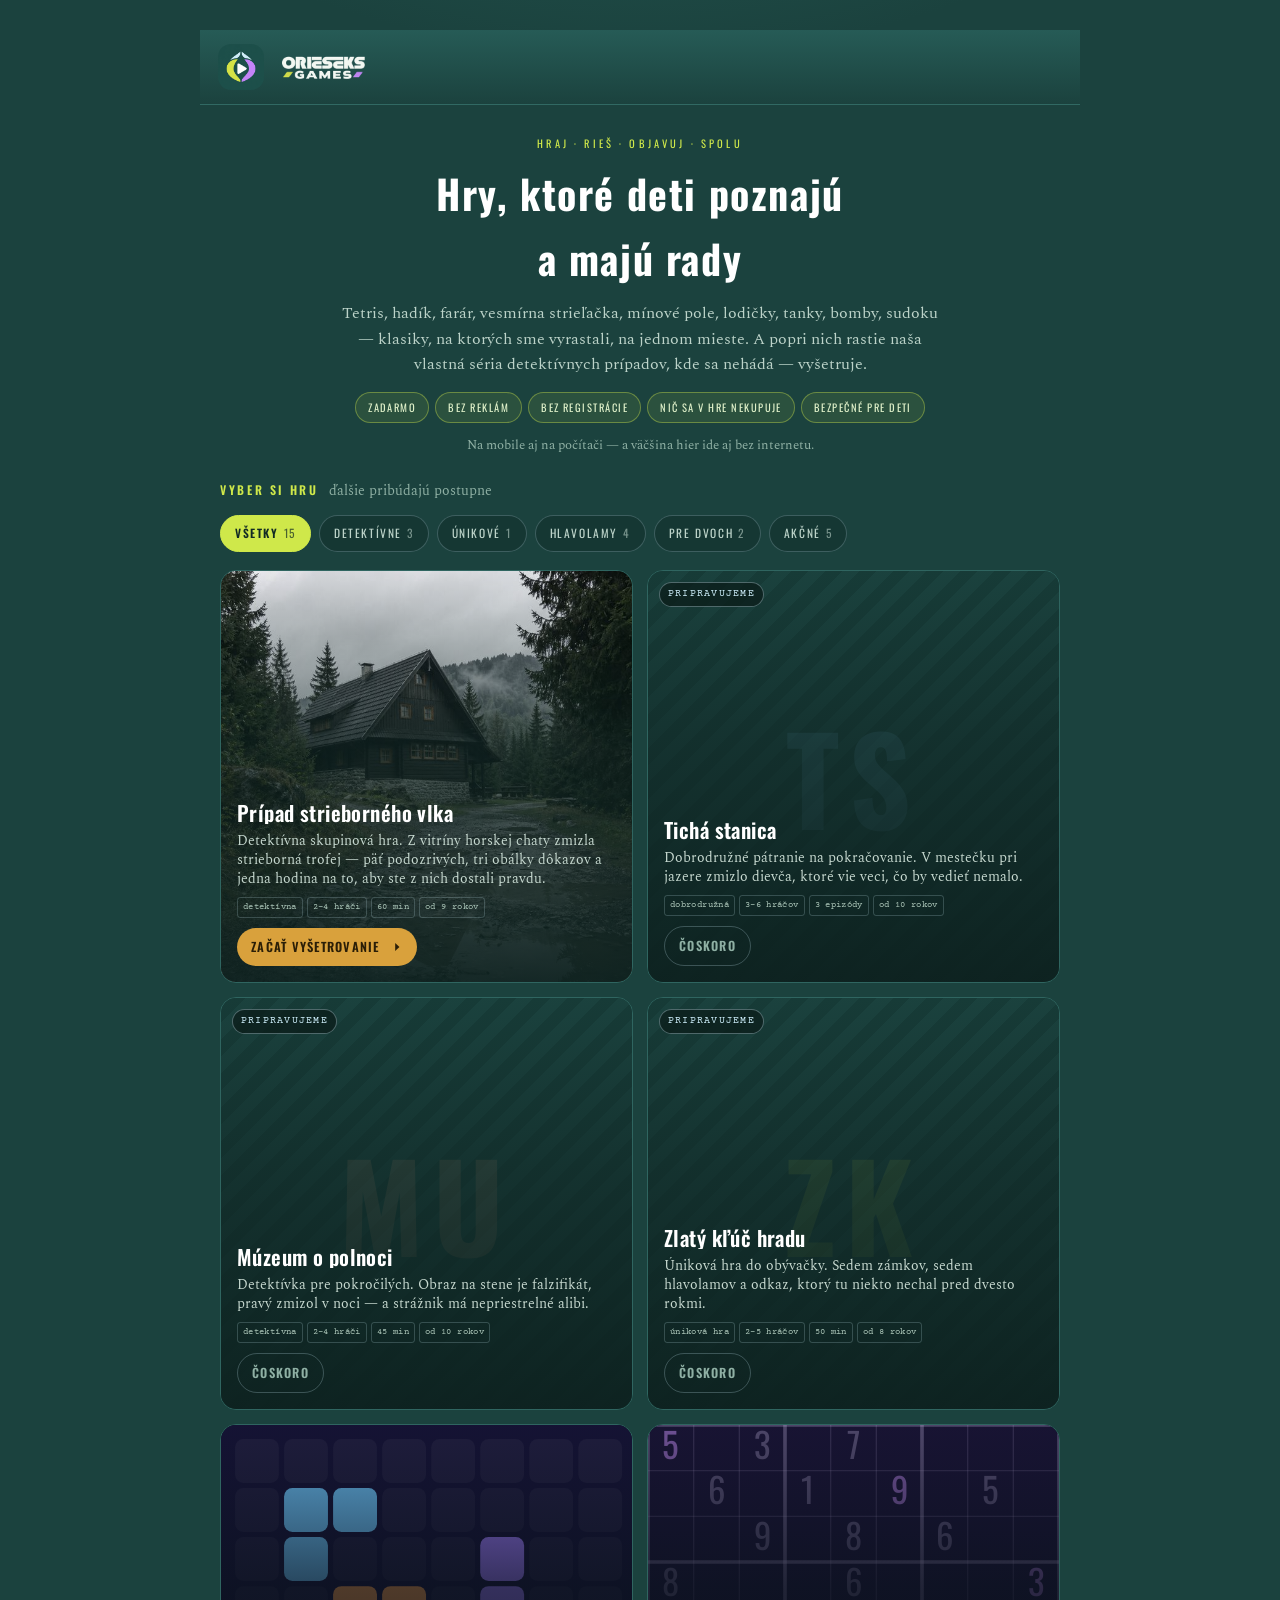
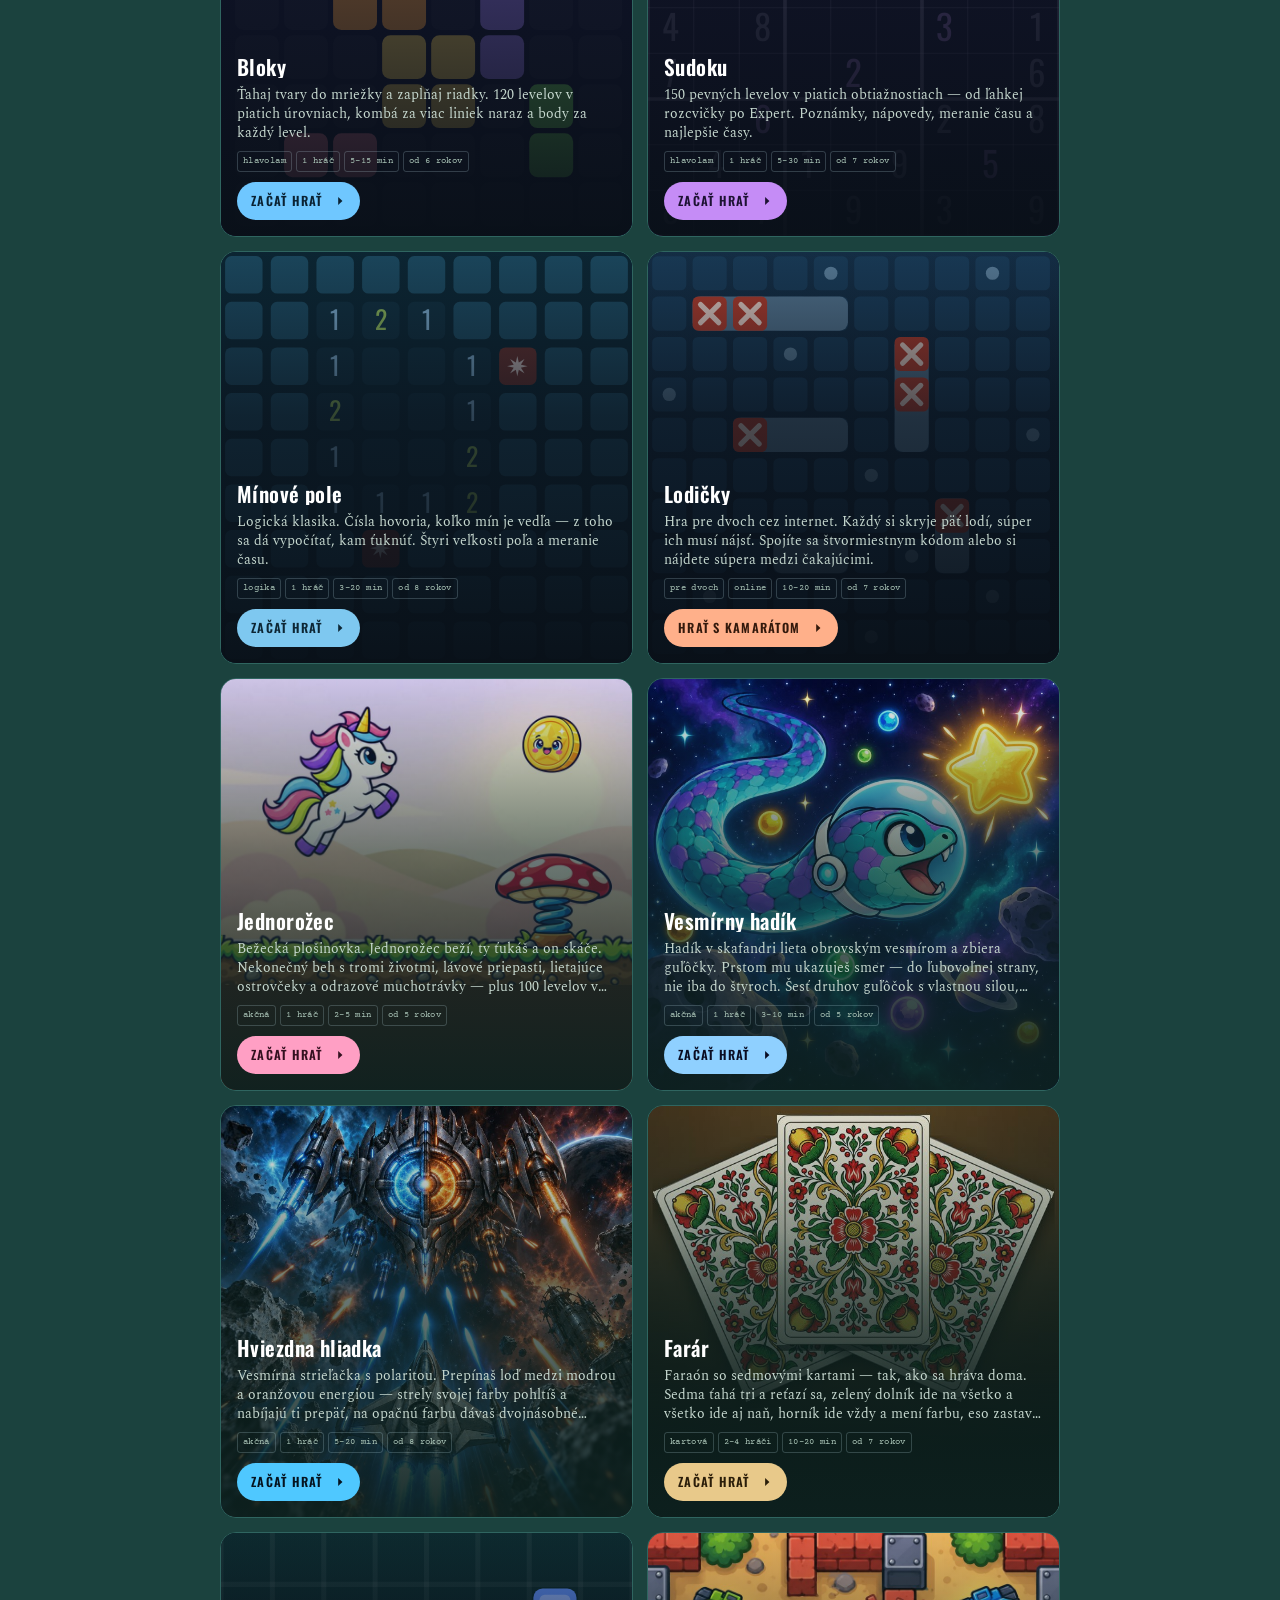
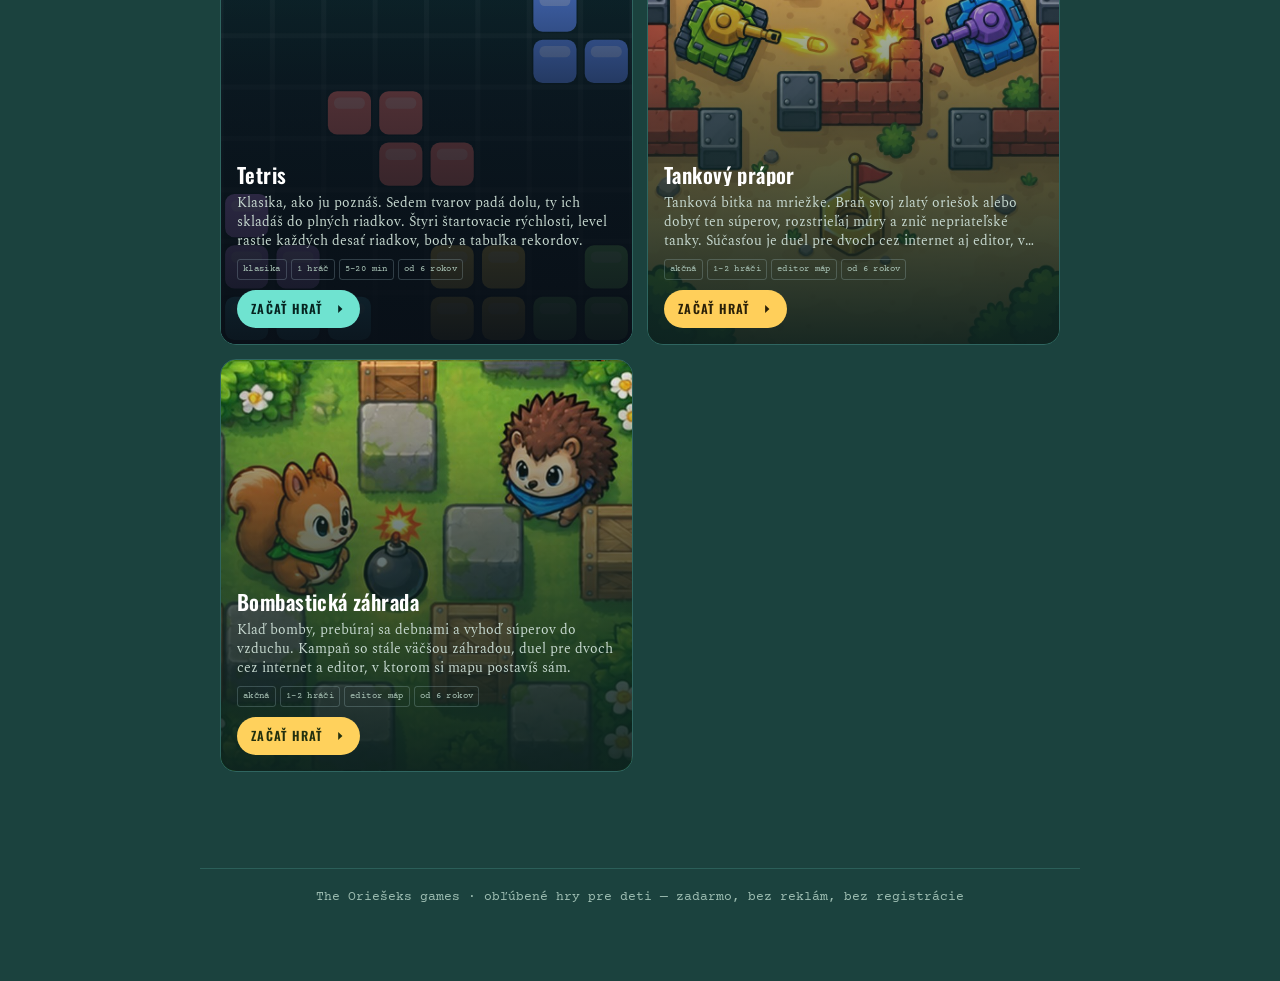
==== index.html @ 318ce9b2 "Farár: koniec kola s pauzou, záznam ťahov a poradie proti smeru hodinových ručičiek - výsledok kola " ====
<!doctype html>
<html lang="sk">
<head>
<meta charset="utf-8">
<meta name="viewport" content="width=device-width,initial-scale=1,maximum-scale=1,user-scalable=no,viewport-fit=cover">
<title>The Oriešeks games</title>
<meta name="description" content="Detektívne a únikové hry pre deti. Skutočné spisy, skutočné dôkazy, jedno riešenie.">
<meta name="theme-color" content="#0e1510">
<meta name="color-scheme" content="dark">
<meta name="apple-mobile-web-app-capable" content="yes">
<meta name="mobile-web-app-capable" content="yes">
<meta name="apple-mobile-web-app-status-bar-style" content="black-translucent">
<meta name="apple-mobile-web-app-title" content="Oriešeks">
<meta name="format-detection" content="telephone=no">
<link rel="apple-touch-icon" href="icon-180.png">
<link rel="icon" type="image/png" sizes="32x32" href="favicon-32.png">
<link rel="icon" type="image/png" sizes="16x16" href="favicon-16.png">
<link rel="icon" type="image/png" sizes="192x192" href="icon-192.png">
<link rel="shortcut icon" href="favicon.ico">
<link rel="manifest" href="manifest.webmanifest">
<meta property="og:title" content="The Oriešeks games">
<meta property="og:description" content="Obľúbené hry pre deti na jednom mieste — zadarmo, bez reklám a bez registrácie. Plus vlastná séria detektívnych prípadov.">
<meta property="og:type" content="website">
<script>window.__TOG_WEB__=true;</script>
</head>
<body>
<link rel="stylesheet" href="https://fonts.googleapis.com/css2?family=Oswald:wght@400;500;600;700&family=Spectral:ital,wght@0,400;0,600;1,400&family=Courier+Prime:wght@400;700&family=Caveat:wght@500;700&display=swap">
<style>
:root{
  --hut:#0e1510; --felt:#15201a; --felt2:#1b2a21; --line:#2d3f33; --line2:#3d5344;
  --paper:#f2ece0; --paper2:#e4d9c4; --ink:#1a1914; --ink2:#5d5747;
  --lime:#cfe84a; --pur:#c58cf6; --sky:#cdeefa; --teal:#214f4a;
  --acc:#cfe84a; --acc-ink:#12291f;
  --brass:#d9a13c; --brass-dim:#8d6a2a; --stamp:#bc4034; --moss:#86a46d;
  --r:3px; --maxw:1280px;
  color-scheme:dark;
}
*{box-sizing:border-box}
html{-webkit-text-size-adjust:100%;touch-action:manipulation}
/* ---------- je to hra: nikde žiadne označovanie textu ani ponuka kopírovania ---------- */
html,body{user-select:none;-webkit-user-select:none;-moz-user-select:none;-ms-user-select:none;
  -webkit-touch-callout:none;-webkit-tap-highlight-color:transparent}
input,textarea,[contenteditable="true"],.vyber{user-select:text;-webkit-user-select:text;
  -webkit-touch-callout:default}
img,svg,canvas{-webkit-user-drag:none;user-select:none;-webkit-user-select:none;pointer-events:auto}
/* dvojťuknutie nesmie nič približovať — platí pre celú appku */
button,a,label,input,summary,.tile,.cell,.mc,.lc,.opt,.sus,.cat,.step{touch-action:manipulation}
body{margin:0;background:var(--hut);color:var(--paper);
  padding-bottom:env(safe-area-inset-bottom);
  font-family:Spectral,Georgia,serif;font-size:16px;line-height:1.62;
  background-image:radial-gradient(ellipse 900px 520px at 50% -6%, #1d2b21 0%, transparent 70%);}
h1,h2,h3,h4,.d{font-family:Oswald,"Arial Narrow",sans-serif;font-weight:600;letter-spacing:.02em;text-wrap:balance}
.m{font-family:"Courier Prime",ui-monospace,monospace}
.hw{font-family:Caveat,cursive;font-size:1.25em;line-height:1.7;color:#2b3f6b}
button{font:inherit;color:inherit;cursor:pointer;background:none;border:none;
  user-select:none;-webkit-user-select:none;-webkit-touch-callout:none}
/* ---------- vektorové ikony v tlačidlách ---------- */
.ico{width:1.15em;height:1.15em;display:inline-block;vertical-align:-.2em;fill:currentColor;flex:0 0 auto;
  pointer-events:none}
.ico.lbl{margin-right:.5em}
.ico.lbl2{margin-left:.45em;width:.95em;height:.95em}
.ico.big{width:1.7em;height:1.7em;vertical-align:-.35em}
.ta-dpad .ico,.te-keys .ico{width:22px;height:22px;vertical-align:0}
.tools .ico,.mi-tools .ico,.te-tools .ico,.ta-tools .ico{width:1.3em;height:1.3em;vertical-align:-.28em}
:focus-visible{outline:2px solid var(--brass);outline-offset:2px}
img,svg{max-width:100%}
.wrap{max-width:var(--maxw);margin:0 auto;padding-inline:18px;padding-block:0}

/* ---------- hlavička ---------- */
header.top{border-bottom:1px solid var(--line);background:linear-gradient(180deg,#131d17,#0e1510);
  padding-top:env(safe-area-inset-top)}
.topin{max-width:var(--maxw);margin:0 auto;padding:14px 18px;display:flex;gap:18px;align-items:center;flex-wrap:wrap}
.crest{width:46px;height:46px;flex:0 0 46px;padding:0;border:0;background:none;border-radius:13px;overflow:hidden;display:block}
.crest img{width:100%;height:100%;display:block}
.wm{height:40px;display:none}
body.hub .wm{display:block}
body.hub{background:#1b423e;background-image:radial-gradient(ellipse 900px 560px at 50% -8%,#27605a 0%,transparent 70%)}
body.hub header.top{background:linear-gradient(180deg,#265b56,#1b423e);border-bottom-color:#316963}
body.hub footer{border-top-color:#2b5f59;color:#9dbdb2}
body.hub .btn.solid{background:var(--acc);color:var(--acc-ink);border-color:var(--acc)}
body.hub .btn.solid:hover{filter:brightness(1.08)}
body.hub .btn.ghost{border-color:rgba(205,238,250,.28);color:#cfe0d6}
body.hub .btn.ghost:hover{background:rgba(255,255,255,.08);border-color:var(--acc);color:#fff}

/* farebné témy jednotlivých hier */
body.g-sudoku{--acc:#c58cf6;--acc-ink:#1d1233;
  background:#241b3f;background-image:radial-gradient(ellipse 900px 560px at 50% -8%,#33265a 0%,transparent 70%)}
body.g-sudoku header.top{background:linear-gradient(180deg,#2e2350,#241b3f);border-bottom-color:#453470}
body.g-sudoku footer{border-top-color:#3c2d63;color:#b6a6d6}
body.g-miny{--acc:#7ec8f0;--acc-ink:#0d2634;
  background:#13303f;background-image:radial-gradient(ellipse 900px 560px at 50% -8%,#1c4459 0%,transparent 70%)}
body.g-miny header.top{background:linear-gradient(180deg,#194055,#13303f);border-bottom-color:#2b5f79}
body.g-miny footer{border-top-color:#26576f;color:#9dc3d6}
body.g-lodicky{--acc:#ffb08a;--acc-ink:#33190c;
  background:#0d1b2a;background-image:radial-gradient(ellipse 900px 560px at 50% -8%,#16304a 0%,transparent 70%)}
body.g-lodicky header.top{background:linear-gradient(180deg,#132b42,#0d1b2a);border-bottom-color:#2a4462}
body.g-lodicky footer{border-top-color:#27405c;color:#a9c0d4}
body.g-bloky{--acc:#6fc7ff;--acc-ink:#0a2233;
  background:#1a1640;background-image:radial-gradient(ellipse 900px 560px at 50% -8%,#2b2568 0%,transparent 70%)}
body.g-bloky header.top{background:linear-gradient(180deg,#241f55,#1a1640);border-bottom-color:#3d3a72}
body.g-bloky footer{border-top-color:#35306b;color:#a9a3d8}
body.g-tanky{--acc:#ffcf5a;--acc-ink:#2a2008;
  background:#241f10;background-image:radial-gradient(ellipse 900px 560px at 50% -8%,#453a1c 0%,transparent 70%)}
body.g-tanky header.top{background:linear-gradient(180deg,#3b3218,#241f10);border-bottom-color:#6b5a2e}
body.g-tanky footer{border-top-color:#5c4d24;color:#c9b484}
body.g-bomby{--acc:#ffd15c;--acc-ink:#22300f;
  background:#1a2a11;background-image:radial-gradient(ellipse 900px 560px at 50% -8%,#2f4a1e 0%,transparent 70%)}
body.g-bomby header.top{background:linear-gradient(180deg,#2b431c,#1a2a11);border-bottom-color:#4d6b32}
body.g-bomby footer{border-top-color:#456029;color:#b6cf96}
body.g-had{--acc:#8fd0ff;--acc-ink:#0a0c22;
  background:#141634;background-image:radial-gradient(ellipse 900px 560px at 50% -8%,#2a2f6e 0%,transparent 70%)}
body.g-had header.top{background:linear-gradient(180deg,#1f2350,#141634);border-bottom-color:#3c4180}
body.g-had footer{border-top-color:#343873;color:#a9aee0}
body.g-hliadka{--acc:#4fc8ff;--acc-ink:#05131f;
  background:#0a1120;background-image:radial-gradient(ellipse 900px 560px at 50% -8%,#16294a 0%,transparent 70%)}
body.g-hliadka header.top{background:linear-gradient(180deg,#101c33,#0a1120);border-bottom-color:#2f4460}
body.g-hliadka footer{border-top-color:#283a54;color:#8ea3bf}
body.g-farar{--acc:#e8c98a;--acc-ink:#2a1d09;
  background:#2a1f10;background-image:radial-gradient(ellipse 900px 560px at 50% -8%,#4a3a1e 0%,transparent 70%)}
body.g-farar header.top{background:linear-gradient(180deg,#3b2d16,#2a1f10);border-bottom-color:#6a5230}
body.g-farar footer{border-top-color:#5a4526;color:#c7b189}
body.g-tetris{--acc:#6fe3d0;--acc-ink:#06231f;
  background:#0c262a;background-image:radial-gradient(ellipse 900px 560px at 50% -8%,#14454a 0%,transparent 70%)}
body.g-tetris header.top{background:linear-gradient(180deg,#123b40,#0c262a);border-bottom-color:#2f6660}
body.g-tetris footer{border-top-color:#2a5a55;color:#9fd0c8}
body.g-beh{--acc:#ff9fc4;--acc-ink:#33101f;
  background:#2b1230;background-image:radial-gradient(ellipse 900px 560px at 50% -8%,#4b1f49 0%,transparent 70%)}
body.g-beh header.top{background:linear-gradient(180deg,#3d1a3d,#2b1230);border-bottom-color:#6b3357}
body.g-beh footer{border-top-color:#5c2b4d;color:#e0a9c8}
body.g-beh footer{display:none}
body.g-beh main{padding-bottom:4px}
.tt{flex:1;min-width:190px}
.tt .k{font-family:Oswald,sans-serif;font-size:10px;letter-spacing:.26em;color:var(--brass-dim);text-transform:uppercase}
.tt h1{margin:1px 0 0;font-size:clamp(19px,3.4vw,27px);font-weight:700;letter-spacing:.04em}
.hstat{display:flex;gap:10px;align-items:center;flex-wrap:wrap}
.chip{font-family:"Courier Prime",monospace;font-size:12px;border:1px solid var(--line2);
  padding:4px 9px;border-radius:var(--r);color:var(--paper2);background:#101a14;white-space:nowrap}
.chip b{color:var(--brass)}
.hstat[hidden],.steps[hidden]{display:none}

/* ---------- postup ---------- */
.steps{display:flex;gap:0;max-width:var(--maxw);margin:0 auto;padding:0 18px 12px;flex-wrap:wrap}
.step{flex:1;min-width:96px;padding:9px 10px;border-bottom:3px solid var(--line);white-space:nowrap;
  overflow:hidden;text-overflow:ellipsis;
  font-family:Oswald,sans-serif;font-size:12px;letter-spacing:.1em;text-transform:uppercase;color:#6d8271}
.step.on{color:var(--brass);border-bottom-color:var(--brass)}
.step.done{color:var(--moss);border-bottom-color:var(--moss)}

/* ---------- rozloženie ---------- */
.cols{display:grid;grid-template-columns:1fr 322px;gap:26px;align-items:start;padding-block:24px 60px}
@media(max-width:900px){.cols{grid-template-columns:1fr;gap:20px}}

/* ---------- karty dôkazov ---------- */
.sect-h{display:flex;align-items:baseline;gap:12px;margin:0 0 14px;flex-wrap:wrap}
.sect-h h2{margin:0;font-size:21px;letter-spacing:.05em}
.sect-h .sub{color:#8fa593;font-size:14px}
.grid{display:grid;grid-template-columns:repeat(auto-fill,minmax(216px,1fr));gap:14px}
.ev{display:flex;flex-direction:column;gap:8px;text-align:left;background:var(--felt);
  border:1px solid var(--line);border-radius:var(--r);padding:13px 14px 14px;transition:transform .16s,border-color .16s;
  position:relative;overflow:hidden}
.ev:hover{transform:translateY(-2px);border-color:var(--brass-dim)}
.ev .code{font-family:"Courier Prime",monospace;font-size:11px;letter-spacing:.14em;color:var(--brass);
  display:flex;justify-content:space-between;align-items:center}
.ev .tick{color:var(--moss);font-size:12px;font-family:Oswald,sans-serif;letter-spacing:.1em}
.ev h3{margin:0;font-size:16.5px;font-weight:500;color:var(--paper)}
.ev p{margin:0;font-size:13.5px;line-height:1.5;color:#93a897}
.ev .thumb{height:84px;border-radius:2px;overflow:hidden;background:#0b110d;display:grid;place-items:center}
.ev .thumb svg{width:100%;height:auto;display:block}
.ev .thumb.tall{place-items:start center}
.ev .thumb.tall svg{width:auto;height:180px;max-width:none;margin-top:-6px}
.ev .thumb.ph{background:repeating-linear-gradient(-45deg,#101a14 0 9px,#0d150f 9px 18px);
  font-family:Oswald,sans-serif;font-size:26px;font-weight:700;letter-spacing:.1em;color:#2f4436;place-items:center;display:grid}
.ev.read{border-color:var(--line2)}
.ev.read::after{content:"";position:absolute;inset:0;background:#0e1510;opacity:.22;pointer-events:none}

/* ---------- pravý panel ---------- */
.rail{display:flex;flex-direction:column;gap:16px;position:sticky;top:14px}
@media(max-width:900px){.rail{position:static}}
.panel{background:var(--felt);border:1px solid var(--line);border-radius:var(--r)}
.panel>h3{margin:0;padding:11px 14px;font-size:12.5px;letter-spacing:.18em;text-transform:uppercase;
  color:var(--brass-dim);border-bottom:1px solid var(--line);display:flex;justify-content:space-between;gap:8px}
.panel .body{padding:12px 14px}
.sus{display:flex;gap:10px;align-items:center;width:100%;text-align:left;padding:7px 8px;border-radius:2px;
  border:1px solid transparent;transition:background .14s}
.sus+.sus{margin-top:2px}
.sus:hover{background:#1a2720}
.sus .av{width:38px;height:44px;flex:0 0 38px;border-radius:2px;overflow:hidden;background:#0b110d;filter:saturate(.7)}
.sus .av svg{width:38px;height:44px;object-fit:cover}
.sus .n{flex:1;min-width:0}
.sus .n b{display:block;font-family:Oswald,sans-serif;font-weight:500;font-size:14.5px;
  white-space:nowrap;overflow:hidden;text-overflow:ellipsis}
.sus .n span{font-size:12px;color:#829686}
.sus .mk{font-family:Oswald,sans-serif;font-size:10.5px;letter-spacing:.12em;padding:3px 7px;border-radius:2px;
  border:1px solid var(--line2);color:#7f9488;white-space:nowrap}
.sus[data-m="pod"]{border-color:var(--brass-dim);background:#221c10}
.sus[data-m="pod"] .mk{border-color:var(--brass);color:var(--brass)}
.sus[data-m="von"]{opacity:.44}
.sus[data-m="von"] .mk{border-color:var(--stamp);color:var(--stamp)}
.sus[data-m="von"] .n b{text-decoration:line-through}
textarea{width:100%;min-height:130px;resize:vertical;background:#0d140f;color:var(--paper);
  border:1px solid var(--line);border-radius:2px;padding:9px 10px;font-family:"Courier Prime",monospace;font-size:13px;line-height:1.6}
.btn{display:inline-flex;align-items:center;justify-content:center;gap:8px;font-family:Oswald,sans-serif;
  font-size:13.5px;letter-spacing:.13em;text-transform:uppercase;padding:11px 18px;border-radius:2px;
  border:1px solid var(--brass);color:var(--brass);background:#1a1408;transition:background .15s,color .15s}
.btn:hover{background:var(--brass);color:#151004}
.btn.solid{background:var(--brass);color:#151004}
.btn.solid:hover{background:#eab456}
.btn.ghost{border-color:var(--line2);color:#a9bcae;background:transparent}
.btn.ghost:hover{background:#1b2a21;color:var(--paper)}
.btn[disabled]{opacity:.4;cursor:not-allowed}
.btn.wide{width:100%}
.btn.danger{border-color:var(--stamp);color:var(--stamp);background:#241412}
.btn.danger:hover{background:var(--stamp);color:#fff}
.resetbox{display:flex;flex-direction:column;gap:10px;border:1px solid var(--stamp);border-radius:2px;
  padding:13px 15px;background:#1c1210;text-align:left}
.rb-q{font-size:14.5px;color:#f0c6c0;line-height:1.45}
.rb-b{display:flex;gap:9px;flex-wrap:wrap}

/* ---------- dokument (modál) ---------- */
.ovl{position:fixed;inset:0;background:#050806e6;display:grid;place-items:start center;padding:20px 14px 60px;
  overflow-y:auto;z-index:50}
.ovl[hidden]{display:none}
.sheet{background:var(--paper);color:var(--ink);max-width:820px;width:100%;border-radius:2px;
  box-shadow:0 24px 60px #0009;position:relative;
  background-image:radial-gradient(circle at 18% 22%,#e7dfcd 0 1px,transparent 1px),
                   radial-gradient(circle at 72% 68%,#e9e1d0 0 1px,transparent 1px);
  background-size:26px 26px,34px 34px}
.sheet .sh{display:flex;justify-content:space-between;align-items:flex-end;gap:14px;
  border-bottom:2.5px solid var(--ink);padding:20px 58px 10px 26px}
.sheet .sh .k{font-family:Oswald,sans-serif;font-size:10px;letter-spacing:.24em;color:#6f6857;text-transform:uppercase}
.sheet .sh h2{margin:2px 0 0;font-size:24px;color:var(--ink);letter-spacing:.03em}
.sheet .sh .r{font-family:"Courier Prime",monospace;font-size:10.5px;color:#6f6857;text-align:right;line-height:1.6;white-space:nowrap}
.sheet .sb{padding:20px 26px 26px}
.sheet p{margin:0 0 11px;font-size:15.5px;line-height:1.66}
.sheet h4{margin:18px 0 7px;font-size:12.5px;letter-spacing:.18em;text-transform:uppercase;color:#6f6857}
.close{position:absolute;right:12px;top:12px;width:34px;height:34px;border:1px solid #b9b099;border-radius:50%;
  color:#4b4538;display:grid;place-items:center;font-size:17px;background:#efe8da}
.close:hover{background:var(--ink);color:var(--paper);border-color:var(--ink)}
.dtab{width:100%;border-collapse:collapse;font-size:14px}
.dtab th{background:var(--ink);color:var(--paper);font-family:Oswald,sans-serif;font-weight:500;font-size:11.5px;
  letter-spacing:.14em;text-transform:uppercase;text-align:left;padding:7px 10px}
.dtab td{padding:6px 10px;border-bottom:1px solid #cec5ae;vertical-align:top}
.dtab tr:nth-child(even) td{background:#eae2d1}
.dtab td.t{font-family:"Courier Prime",monospace;font-weight:700;white-space:nowrap}
.dtab tr.del td{background:#f3ddd8}
.dtab tr.del td.s{color:var(--stamp);font-weight:700}
.dnote{border-left:4px solid var(--stamp);background:#f6e6e2;padding:10px 13px;font-size:14px;line-height:1.55;margin:14px 0 0}
.dbox{border:1.5px solid var(--ink);background:#faf6ec;padding:12px 15px;margin:14px 0 0}
.dbox h4{margin-top:0}
.quote{border-left:3px solid var(--ink);padding:2px 0 2px 13px;margin:9px 0;font-style:italic;font-size:15px}
.two{display:grid;grid-template-columns:1fr 1fr;gap:16px}
@media(max-width:640px){.two{grid-template-columns:1fr}}
.fpwrap{display:grid;grid-template-columns:repeat(auto-fit,minmax(108px,1fr));gap:10px}
.fpc{border:1.4px solid var(--ink);background:#faf6ec;padding:6px;text-align:center}
.fpc .nm{font-family:Oswald,sans-serif;font-size:11.5px;font-weight:500;min-height:30px;display:grid;place-items:center;line-height:1.2}
.fpc .ty{font-family:"Courier Prime",monospace;font-size:11px;background:var(--ink);color:var(--paper);margin-top:5px;padding:1px}
.fpc.hot{border:2.4px solid var(--stamp)}
.fpc.hot .ty{background:var(--stamp)}

/* ---------- brána / otázka ---------- */
.gate{border:2px solid var(--brass);border-radius:var(--r);background:linear-gradient(180deg,#1e1708,#141b14);
  padding:20px 22px;margin-top:26px}
.gate .lab{font-family:Oswald,sans-serif;font-size:11px;letter-spacing:.26em;color:var(--brass);text-transform:uppercase}
.gate h3{margin:6px 0 4px;font-size:21px}
.gate p.q{margin:0 0 14px;color:#b7c8ba;font-size:15px}
.counter{display:flex;align-items:center;gap:14px;margin:0 0 14px;padding:11px 14px;border-radius:2px;
  border:1px dashed var(--line2);background:#101a14}
.counter.ready{border-style:solid;border-color:var(--moss);background:#16241a}
.c-num{font-family:Oswald,sans-serif;font-size:24px;font-weight:700;color:var(--brass);letter-spacing:.04em;
  font-variant-numeric:tabular-nums;white-space:nowrap}
.counter.ready .c-num{color:var(--moss)}
.c-txt{font-size:14px;line-height:1.45;color:#b7c8ba}
.opts{display:flex;flex-direction:column;gap:8px;margin-bottom:14px}
.opt{display:flex;gap:11px;align-items:flex-start;padding:11px 13px;border:1px solid var(--line2);
  border-radius:2px;background:#101a14;text-align:left;font-size:14.5px;line-height:1.45;transition:border-color .14s,background .14s}
.opt:hover{border-color:var(--brass-dim)}
.opt .bx{width:19px;height:19px;flex:0 0 19px;border:1.6px solid #6d8271;border-radius:2px;margin-top:1px;
  display:grid;place-items:center;font-size:12px;color:#0e1510;font-family:Oswald,sans-serif}
.opt[aria-pressed="true"]{border-color:var(--brass);background:#221b0c}
.opt[aria-pressed="true"] .bx{background:var(--brass);border-color:var(--brass)}
.opt.ok{border-color:var(--moss);background:#16241a}
.opt.ok .bx{background:var(--moss);border-color:var(--moss)}
.opt.no{border-color:var(--stamp);background:#241412}
.fb{font-size:14.5px;line-height:1.55;padding:11px 13px;border-radius:2px;margin-bottom:12px}
.fb.bad{background:#241412;border:1px solid var(--stamp);color:#f0c6c0}
.fb.good{background:#16241a;border:1px solid var(--moss);color:#d3e7c6}
.gaterow{display:flex;gap:10px;flex-wrap:wrap;align-items:center}

/* ---------- nápovedy ---------- */
.hint{border:1px dashed var(--line2);border-radius:2px;padding:10px 12px;font-size:14px;line-height:1.55;
  color:#c3d3c6;background:#101a14;margin-top:8px}
.hint b{color:var(--brass);font-family:Oswald,sans-serif;font-size:11px;letter-spacing:.16em;display:block;margin-bottom:3px}

/* ---------- fotky v dokumentoch ---------- */
.ev-photo{margin:0 0 14px;background:#1c1d1a;padding:8px 8px 0;border-radius:2px}
.ev-photo .ph-wrap{position:relative;line-height:0}
.ev-photo img{width:100%;display:block;border-radius:1px}
.ev-photo figcaption{font-family:"Courier Prime",monospace;font-size:10.5px;color:#cfc9ba;padding:6px 2px 8px;line-height:1.5}
.ph-mk{position:absolute;transform:translate(-50%,-50%);font-family:Oswald,sans-serif;font-size:11px;font-weight:600;
  letter-spacing:.1em;color:#ffcf8a;background:rgba(10,10,8,.8);padding:3px 8px;border-radius:1px;white-space:nowrap}
.ph-two{display:grid;grid-template-columns:1fr 1fr;gap:12px}
@media(max-width:640px){.ph-two{grid-template-columns:1fr}}
/* ---------- mapa ---------- */
.mapwrap{position:relative;border:1px solid var(--line2);background:#0b110d}
.mapgrid{position:absolute;inset:0;display:grid;grid-template-columns:repeat(6,1fr);grid-template-rows:repeat(5,1fr)}
.mapgrid button{border:1px solid transparent;transition:background .12s,border-color .12s}
.mapgrid button:hover{background:#d9a13c33;border-color:var(--brass)}
.mapgrid button[aria-pressed="true"]{background:#bc403455;border-color:var(--stamp);border-width:2px}

/* ---------- úvod ---------- */
.intro{max-width:780px;margin:0 auto;padding:44px 0 60px;text-align:center}
.intro .k{font-family:Oswald,sans-serif;font-size:11px;letter-spacing:.36em;color:var(--brass-dim);text-transform:uppercase}
.intro h2{font-size:clamp(34px,7vw,60px);margin:14px 0 10px;line-height:.98;letter-spacing:.02em;font-weight:700}
.intro .lede{font-size:18px;color:#bccfbf;margin:0 auto 26px;max-width:60ch}
.facts{display:grid;grid-template-columns:repeat(auto-fit,minmax(140px,1fr));gap:12px;margin:0 0 28px;text-align:left}
.fact{border:1px solid var(--line);background:var(--felt);padding:11px 13px;border-radius:var(--r)}
.fact .l{font-family:Oswald,sans-serif;font-size:9.5px;letter-spacing:.2em;color:var(--brass-dim);text-transform:uppercase}
.fact .v{font-size:15px;margin-top:2px}
.oath{border:1px solid var(--line2);background:#121b15;padding:16px 20px;border-radius:var(--r);text-align:left;margin-bottom:26px}
.oath p{margin:0;font-style:italic;font-size:16px;line-height:1.8}

/* ---------- tím a rebríček ---------- */
.teambox{margin:6px auto 22px;max-width:520px;text-align:left;border:1px solid var(--line2);
  border-radius:var(--r);background:#121b15;padding:18px 20px}
.fld{display:block;margin-bottom:12px}
.fld span{display:block;font-family:Oswald,sans-serif;font-size:11px;letter-spacing:.16em;
  text-transform:uppercase;color:#8fa593;margin-bottom:5px}
.fld span i{font-style:normal;text-transform:none;letter-spacing:0;color:#6d8271}
.fld input{width:100%;background:#0d140f;color:var(--paper);border:1px solid var(--line2);
  border-radius:2px;padding:10px 12px;font-family:Spectral,serif;font-size:16px}
.fld input:focus{border-color:var(--brass);outline:none}
.fld-note{margin:0;font-size:13px;line-height:1.5;color:#6d8271}
.fld-hint{font-family:"Courier Prime",monospace;font-size:12.5px;color:var(--brass-dim);margin-top:9px}
.lbbox{margin:34px auto 0;max-width:640px;border:1px solid var(--line);border-radius:var(--r);
  background:var(--felt);padding:18px 20px 20px;text-align:left}
.lbbox h3{margin:6px 0 14px;font-size:19px}
.lb{width:100%;border-collapse:collapse;font-size:14px}
.lb th{font-family:Oswald,sans-serif;font-weight:500;font-size:10.5px;letter-spacing:.14em;
  text-transform:uppercase;color:var(--brass-dim);text-align:left;padding:0 8px 7px;border-bottom:1px solid var(--line)}
.lb td{padding:8px;border-bottom:1px solid var(--line);vertical-align:top}
.lb td.n{font-family:"Courier Prime",monospace;font-variant-numeric:tabular-nums;white-space:nowrap}
.lb tr.me td{background:#221b0c;color:var(--paper)}
.lb tr.me td:first-child{box-shadow:inset 3px 0 0 var(--brass)}
.lb-m{display:block;font-size:12px;color:#829686;margin-top:1px}
.lb-h{font-family:Oswald,sans-serif;font-size:11.5px;letter-spacing:.08em;color:var(--moss);white-space:nowrap}
.lb-empty{margin:0;font-size:13.5px;color:#6d8271}
/* ---------- rozpis bodov ---------- */
.sc{max-width:380px;margin:18px auto 0;text-align:left;border:1px solid var(--line2);border-radius:var(--r);
  background:var(--felt);padding:12px 16px}
.sc-row{display:flex;justify-content:space-between;gap:12px;padding:5px 0;font-size:14.5px;color:#c8d8ca}
.sc-row b{font-family:"Courier Prime",monospace;color:var(--moss);font-variant-numeric:tabular-nums}
.sc-row.neg b{color:var(--stamp)}
.sc-row.tot{border-top:1px solid var(--line2);margin-top:5px;padding-top:9px;font-size:16px}
.sc-row.tot b{color:var(--brass);font-size:18px}
/* ---------- stiahnutie tlačenej verzie ---------- */
.dlbox{margin:34px auto 0;max-width:640px;border:1px solid var(--line2);border-radius:var(--r);
  background:linear-gradient(180deg,#141e17,#111a14);text-align:left;overflow:hidden}
.dl-h{padding:20px 22px 16px;border-bottom:1px solid var(--line)}
.dl-k{font-family:Oswald,sans-serif;font-size:10.5px;letter-spacing:.24em;text-transform:uppercase;color:var(--brass-dim)}
.dl-h h3{margin:6px 0 6px;font-size:20px}
.dl-h p{font-size:14.5px;color:#93a897;line-height:1.55;margin:0}
.dl-rows{display:flex;flex-direction:column}
.dl-row{display:flex;align-items:center;gap:14px;width:100%;text-align:left;padding:14px 22px;
  border-top:1px solid var(--line);transition:background .14s}
.dl-row:first-child{border-top:0}
a.dl-row{text-decoration:none;color:inherit;cursor:pointer}
.dl-row:hover{background:#1a2720}
.dl-row[disabled]{opacity:.45;cursor:not-allowed}
.dl-ico{width:32px;height:32px;flex:0 0 32px;border:1.5px solid var(--brass);border-radius:50%;
  display:grid;place-items:center;color:var(--brass);font-size:15px}
.dl-row:hover .dl-ico{background:var(--brass);color:#151004}
.dl-t{flex:1;min-width:0;display:flex;flex-direction:column;gap:2px}
.dl-t b{font-family:Oswald,sans-serif;font-weight:500;font-size:16px;letter-spacing:.01em}
.dl-t span{font-size:13px;color:#829686;line-height:1.4}
.dl-s{font-family:"Courier Prime",monospace;font-size:11.5px;color:#6d8271;white-space:nowrap}
@media(max-width:520px){.dl-s{display:none}}
.dl-msg{font-size:13.5px;line-height:1.5;color:#93a897;padding:0 22px}
.dl-msg:not(:empty){padding:13px 22px;border-top:1px solid var(--line)}
.dl-msg.err{color:#f0c6c0;background:#1c1210}
.dl-msg.ok{color:#d3e7c6;background:#16241a}
/* ---------- verdikt ---------- */
.verdict{text-align:center;padding:34px 0 10px}
.seal{display:inline-block;border:3.5px solid var(--stamp);color:var(--stamp);font-family:Oswald,sans-serif;
  font-weight:700;letter-spacing:.22em;padding:9px 22px;border-radius:3px;transform:rotate(-7deg);font-size:17px}
@media(prefers-reduced-motion:no-preference){
  .seal{animation:thump .55s cubic-bezier(.2,1.5,.4,1) both}
  @keyframes thump{0%{transform:rotate(-7deg) scale(2.4);opacity:0}60%{opacity:1}100%{transform:rotate(-7deg) scale(1);opacity:1}}
}
.culprit{display:flex;gap:18px;align-items:center;justify-content:center;flex-wrap:wrap;margin:22px 0 8px}
.culprit .av{width:96px;height:118px;border:2px solid var(--brass);border-radius:2px;overflow:hidden}
.culprit h2{font-size:clamp(26px,5vw,38px);margin:0;letter-spacing:.04em}
.solsteps{text-align:left;max-width:760px;margin:26px auto 0;display:flex;flex-direction:column;gap:12px}
.solstep{border-left:3px solid var(--brass-dim);padding-left:14px}
.solstep b{font-family:Oswald,sans-serif;font-size:15px;letter-spacing:.03em;color:var(--brass);display:block;margin-bottom:2px}
.solstep span{font-size:15px;line-height:1.6;color:#c8d8ca}
.rank{display:inline-flex;flex-direction:column;gap:2px;border:2px solid var(--brass);padding:12px 26px;border-radius:2px;margin-top:8px}
.rank .l{font-family:Oswald,sans-serif;font-size:10px;letter-spacing:.24em;color:var(--brass-dim)}
.rank .v{font-family:Oswald,sans-serif;font-size:26px;font-weight:700;color:var(--brass);letter-spacing:.06em}
/* ---------- lupa na dôkazy ---------- */
.zoom{position:fixed;inset:0;background:#050806;z-index:90;display:flex;flex-direction:column}
.zoom[hidden]{display:none}
.zbar{display:flex;justify-content:space-between;align-items:center;gap:12px;padding:10px 14px;
  padding-top:calc(10px + env(safe-area-inset-top));border-bottom:1px solid var(--line);background:#0b120d}
.zbar span{font-family:"Courier Prime",monospace;font-size:12px;color:#829686;line-height:1.35}
.zbar button{width:44px;height:44px;flex:0 0 44px;border:1px solid var(--line2);border-radius:50%;
  color:var(--paper);display:grid;place-items:center;font-size:18px}
.zwrap{flex:1;overflow:auto;-webkit-overflow-scrolling:touch;display:grid;place-items:center;padding:10px}
.zwrap img{width:100%;max-width:1000px;display:block;transition:width .18s}
.zwrap.big{place-items:start center}
.zwrap.big img{width:260%;max-width:none}

/* ---------- herňa ---------- */
.hub{padding:30px 0 56px;max-width:880px;margin:0 auto}
.hub-hero{text-align:center;margin-bottom:20px}
.hub-hero .k{font-family:Oswald,sans-serif;font-size:10.5px;letter-spacing:.3em;color:var(--lime);text-transform:uppercase}
.hub-hero h2{margin:9px 0 10px;font-size:clamp(26px,5.6vw,40px);font-weight:700;letter-spacing:.04em;color:#fff}
.hub-hero p{margin:0 auto;max-width:600px;color:#bcd3c9;font-size:16px}
.usp{display:flex;flex-wrap:wrap;gap:6px;justify-content:center;margin:14px auto 0;max-width:620px}
.usp span{font-family:Oswald,sans-serif;font-size:10.5px;letter-spacing:.14em;text-transform:uppercase;
  color:#dff0c9;border:1px solid rgba(207,232,74,.38);background:rgba(207,232,74,.09);
  border-radius:999px;padding:6px 12px}
.hub-note{margin:12px auto 0 !important;max-width:560px;font-size:13px !important;color:#8fb0a4 !important}
.hub-sect{display:flex;align-items:baseline;gap:10px;margin:24px auto 12px;max-width:840px;flex-wrap:wrap}
.hub-sect h3{margin:0;font-size:12px;letter-spacing:.22em;text-transform:uppercase;color:var(--lime)}
.hub-sect span{font-size:13.5px;color:#8fb0a4}

.cats{display:flex;gap:8px;overflow-x:auto;max-width:840px;margin:0 auto 14px;padding-bottom:4px;
  scrollbar-width:none;-webkit-overflow-scrolling:touch}
.cats::-webkit-scrollbar{display:none}
.cat{flex:0 0 auto;font-family:Oswald,sans-serif;font-size:11.5px;letter-spacing:.14em;text-transform:uppercase;
  padding:8px 14px;border-radius:999px;border:1px solid rgba(205,238,250,.22);color:#bcd3c9;
  background:rgba(12,36,33,.35);transition:background .14s,color .14s}
.cat b{color:inherit;opacity:.6;font-weight:400;margin-left:5px}
.cat.on{background:var(--lime);color:#122a24;border-color:var(--lime);font-weight:600}
.cat.on b{opacity:.7}
.tiles{display:grid;grid-template-columns:1fr 1fr;gap:14px;max-width:840px;margin:0 auto}
.tile{position:relative;aspect-ratio:1/1;width:100%;border-radius:16px;overflow:hidden;text-align:left;
  border:1px solid #2f6560;background:#173a37;display:block;padding:0;transition:transform .16s,border-color .16s}
.tile.live:hover{transform:translateY(-3px);border-color:var(--acc)}
.tile .bg{position:absolute;inset:0;display:grid;place-items:center}
.tile .bg img{width:100%;height:100%;object-fit:cover;display:block;filter:saturate(.92)}
.tile .bg b{font-family:Oswald,sans-serif;font-weight:700;font-size:clamp(52px,15vw,120px);
  color:var(--acc);opacity:.16;letter-spacing:.08em}
.tile.soon .bg{background:repeating-linear-gradient(-45deg,#1b433f 0 12px,#173c38 12px 24px)}
.tile .veil{position:absolute;inset:0;background:linear-gradient(180deg,rgba(17,41,39,.05) 0%,rgba(16,39,37,.6) 42%,rgba(13,33,31,.95) 100%)}
.tile .bg.art{background:#101c2c}
.tile .bg.art svg{width:100%;height:100%;display:block}
.tile .bg.art ~ .veil{background:linear-gradient(180deg,rgba(10,18,28,.18) 0%,rgba(10,18,28,.72) 40%,rgba(9,16,24,.97) 100%)}
.tile .in{position:absolute;inset:0;display:flex;flex-direction:column;justify-content:flex-end;gap:5px;
  padding:12px;overflow:hidden}
.tile .tophead{position:absolute;left:11px;top:11px;right:11px;display:flex;justify-content:flex-start;gap:6px;flex-wrap:wrap}
.tpill{font-family:"Courier Prime",monospace;font-size:9.5px;letter-spacing:.13em;padding:4px 8px;border-radius:999px;
  background:rgba(10,26,24,.7);border:1px solid currentColor;color:var(--acc);text-transform:uppercase}
.tpill.soon{color:var(--sky);border-color:rgba(205,238,250,.34)}
.tile h4{margin:0;font-size:clamp(14px,3.3vw,21px);line-height:1.12;color:#fff;letter-spacing:.02em;
  display:-webkit-box;-webkit-line-clamp:2;-webkit-box-orient:vertical;overflow:hidden}
.tile p{margin:0;font-size:clamp(10.5px,2.5vw,13.5px);line-height:1.4;color:#c6d8cf;
  display:-webkit-box;-webkit-line-clamp:2;-webkit-box-orient:vertical;overflow:hidden}
.tags{display:flex;gap:4px;overflow:hidden;flex-wrap:nowrap}
.tags span{font-family:"Courier Prime",monospace;font-size:9px;letter-spacing:.04em;color:#a9c3b6;
  border:1px solid rgba(205,238,250,.2);padding:2px 5px;border-radius:3px;white-space:nowrap}
.tags span:nth-child(n+3){display:none}
.tcta{margin-top:2px;align-self:flex-start;display:inline-flex;align-items:center;gap:6px;
  font-family:Oswald,sans-serif;font-size:clamp(10px,2.4vw,12.5px);letter-spacing:.1em;text-transform:uppercase;
  color:var(--acc-ink);background:var(--acc);padding:7px 11px;border-radius:999px;font-weight:600}
@media (min-width:620px){
  .tile .in{gap:8px;padding:16px}
  .tile p{-webkit-line-clamp:3}
  .tags{flex-wrap:wrap}
  .tags span:nth-child(n+3){display:inline}
  .tcta{padding:9px 14px}
}
.tile.soon .tcta{background:transparent;color:#8fb0a4;border:1px solid rgba(205,238,250,.24)}
.tstate{font-family:"Courier Prime",monospace;font-size:10px;color:var(--acc);letter-spacing:.05em;opacity:.9}
.backrow{padding-top:16px}
.a2hs{margin:28px auto 0;max-width:680px;border:1px dashed rgba(205,238,250,.3);border-radius:12px;
  padding:16px 18px;background:rgba(12,36,33,.5)}
.a2hs h4{margin:0 0 7px;font-size:12px;letter-spacing:.16em;text-transform:uppercase;color:var(--lime)}
.a2hs ol{margin:0;padding-left:19px;color:#bcd3c9;font-size:14.5px;line-height:1.7}
.a2hs[hidden]{display:none}


/* ---------- spoločné: odmena, rekordy, navigácia ---------- */
.btn.go{background:#8ee06a;color:#0e2a12;border-color:#8ee06a;font-weight:600}
.btn.go:hover{background:#9fe97f;border-color:#9fe97f}
.pulse{animation:ctaPulse 1.8s ease-in-out infinite}
@keyframes ctaPulse{0%{box-shadow:0 0 0 0 rgba(142,224,106,.5)}70%{box-shadow:0 0 0 12px rgba(142,224,106,0)}100%{box-shadow:0 0 0 0 rgba(142,224,106,0)}}
.hint-next{display:flex;align-items:center;gap:8px;justify-content:center;margin-top:10px;
  font-family:"Courier Prime",monospace;font-size:12px;color:#c9dcd2}
.hint-next b{color:var(--acc)}

.stars{display:flex;gap:8px;justify-content:center;margin:4px 0 10px}
.stars span{font-size:34px;line-height:1;color:rgba(255,255,255,.16)}
.stars span.on{color:#ffd166;animation:starPop .45s cubic-bezier(.2,1.6,.4,1) backwards}
.stars span.on:nth-child(2){animation-delay:.14s}
.stars span.on:nth-child(3){animation-delay:.28s}
@keyframes starPop{0%{transform:scale(.2) rotate(-25deg);opacity:0}100%{transform:scale(1) rotate(0);opacity:1}}

.big-time{font-family:Oswald,sans-serif;font-size:44px;font-weight:700;color:#fff;letter-spacing:.02em;
  line-height:1;margin:2px 0 4px;animation:starPop .4s ease backwards}
.rec-badge{display:inline-block;font-family:Oswald,sans-serif;font-size:12px;letter-spacing:.16em;text-transform:uppercase;
  background:#ffd166;color:#33260a;border-radius:999px;padding:6px 12px;margin:6px 0 4px;font-weight:600;
  animation:starPop .5s ease backwards}
.rec-line{font-family:"Courier Prime",monospace;font-size:12.5px;color:#bcd3c9;margin:4px 0 2px;line-height:1.6}
.rec-list{margin:12px 0 4px;border-top:1px solid rgba(255,255,255,.12);padding-top:10px}
.rec-list .rl{display:flex;justify-content:space-between;gap:10px;font-family:"Courier Prime",monospace;
  font-size:12.5px;color:#bcd3c9;padding:3px 0}
.rec-list .rl.me{color:#fff}
.rec-list .rl b{color:var(--acc);font-weight:400}
.rec-list .rl .p{width:18px;display:inline-block;color:#8fa9a0}

.namebox{margin:12px 0 4px;border-top:1px solid rgba(255,255,255,.12);padding-top:12px;text-align:left}
.namebox label{display:block;font-family:Oswald,sans-serif;font-size:10.5px;letter-spacing:.2em;
  text-transform:uppercase;color:#9dbdb2;margin-bottom:6px}
.namebox .nrow{display:flex;gap:8px}
.namebox input{flex:1;min-width:0;background:rgba(0,0,0,.28);border:1px solid rgba(255,255,255,.22);border-radius:9px;
  padding:11px 12px;color:#fff;font-family:Spectral,Georgia,serif;font-size:16px}
.namebox input:focus{outline:none;border-color:var(--acc)}
.namebox .btn{padding:11px 14px}

canvas.confetti{position:fixed;inset:0;width:100%;height:100%;pointer-events:none;z-index:95}


/* ---------- sudoku ---------- */
.su{max-width:560px;margin:0 auto;padding:18px 0 44px}
.su-top{display:flex;align-items:center;gap:10px;margin-bottom:16px;flex-wrap:wrap}
.su-top .btn{padding:9px 14px;font-size:12px}
.su-h{text-align:center;margin-bottom:18px}
.su-h .k{font-family:Oswald,sans-serif;font-size:10.5px;letter-spacing:.3em;color:var(--acc);text-transform:uppercase}
.su-h h2{margin:8px 0 8px;font-size:clamp(26px,6vw,40px);font-weight:700;letter-spacing:.04em;color:#fff}
.su-h p{margin:0 auto;max-width:520px;color:#c9bde8;font-size:15.5px}
.su-tiers{display:flex;gap:7px;overflow-x:auto;margin:0 0 14px;padding-bottom:4px;scrollbar-width:none}
.su-tiers::-webkit-scrollbar{display:none}
.su-tier{flex:0 0 auto;font-family:Oswald,sans-serif;font-size:11.5px;letter-spacing:.12em;text-transform:uppercase;
  padding:8px 13px;border-radius:999px;border:1px solid rgba(216,200,247,.24);color:#cdc0ea;background:rgba(28,20,56,.45)}
.su-tier.on{background:var(--acc);color:#1d1233;border-color:var(--acc);font-weight:600}
.su-tier b{opacity:.6;font-weight:400;margin-left:5px}
.su-prog{font-family:"Courier Prime",monospace;font-size:12px;color:#a496cd;margin:0 0 12px}
.su-levels{display:grid;grid-template-columns:repeat(5,1fr);gap:8px}
@media (min-width:620px){.su-levels{grid-template-columns:repeat(6,1fr);gap:10px}}
.su-lv{aspect-ratio:1/1;border-radius:12px;border:1px solid #4b3c7d;background:#241b45;display:flex;
  flex-direction:column;align-items:center;justify-content:center;gap:2px;padding:4px;transition:border-color .14s,transform .14s}
.su-lv:hover{border-color:var(--acc);transform:translateY(-2px)}
.su-lv .n{font-family:Oswald,sans-serif;font-size:19px;font-weight:600;color:#efe7ff;line-height:1}
.su-lv .t{font-family:"Courier Prime",monospace;font-size:9.5px;color:#a496cd;line-height:1}
.su-lv.done{background:#3a2a6b;border-color:var(--acc)}
.su-lv.done .n{color:var(--acc)}
.su-lv .tick{color:var(--acc);font-size:11px;line-height:1}

.su-bar{display:flex;justify-content:space-between;align-items:center;gap:8px;margin-bottom:10px;flex-wrap:wrap}
.su-chip{font-family:"Courier Prime",monospace;font-size:12px;border:1px solid rgba(216,200,247,.24);
  padding:5px 10px;border-radius:999px;color:#ded3f5;background:rgba(28,20,56,.5);white-space:nowrap}
.su-chip b{color:var(--acc)}
.su-chip.bad b{color:#ff8d7a}

.board{width:100%;aspect-ratio:1/1;display:grid;grid-template-columns:repeat(9,1fr);
  background:#150f33;border:2.5px solid #d8c8f7;border-radius:6px;overflow:hidden;touch-action:manipulation}
.cell{position:relative;display:grid;place-items:center;background:#2a2150;border:.5px solid rgba(216,200,247,.18);
  font-family:Oswald,sans-serif;font-size:clamp(17px,5.4vw,28px);color:#efe7ff;line-height:1;padding:0;
  border-radius:0;transition:background .1s}
.cell.r3{border-bottom-width:2.5px;border-bottom-color:#d8c8f7}
.cell.c3{border-right-width:2.5px;border-right-color:#d8c8f7}
.cell.fix{color:#fff;font-weight:600;background:#201941}
.cell.peer{background:#372c63}
.cell.fix.peer{background:#2c2356}
.cell.same{background:#4a3b85}
.cell.sel{background:var(--acc);color:#1d1233}
.cell.sel.fix{background:var(--acc);color:#1d1233}
.cell.bad{color:#ff7a63}
.cell.sel.bad{background:#b9422f;color:#fff}
.cell.hint{animation:hintpop .8s ease}
@keyframes hintpop{0%{background:var(--sky);color:#10261f}100%{}}
.notes{position:absolute;inset:0;display:grid;grid-template-columns:repeat(3,1fr);grid-template-rows:repeat(3,1fr);
  font-family:"Courier Prime",monospace;font-size:clamp(7px,2.1vw,10px);color:#a496cd;line-height:1}
.notes span{display:grid;place-items:center}

.pad{display:grid;grid-template-columns:repeat(9,1fr);gap:5px;margin-top:12px}
.pad button{aspect-ratio:2/3;border-radius:8px;border:1px solid #4b3c7d;background:#241b45;color:#efe7ff;
  font-family:Oswald,sans-serif;font-size:clamp(18px,5vw,24px);display:flex;flex-direction:column;
  align-items:center;justify-content:center;gap:1px}
.pad button .left{font-family:"Courier Prime",monospace;font-size:9px;color:#9c8cc9}
.pad button.full{opacity:.35}
.pad button:active{background:var(--acc);color:#1d1233}
.tools{display:grid;grid-template-columns:repeat(4,1fr);gap:7px;margin-top:9px}
.tools button{padding:11px 6px;border-radius:10px;border:1px solid #4b3c7d;background:#241b45;color:#ded3f5;
  font-family:Oswald,sans-serif;font-size:11.5px;letter-spacing:.08em;text-transform:uppercase;
  display:flex;flex-direction:column;align-items:center;gap:3px}
.tools button .ic{font-size:16px;line-height:1}
.tools button.on{background:var(--acc);color:#1d1233;border-color:var(--acc);font-weight:600}
.tools button[disabled]{opacity:.4}

.su-win{position:fixed;inset:0;background:rgba(8,26,24,.92);z-index:80;display:grid;place-items:center;padding:22px}
.su-win[hidden]{display:none}
.su-win .box{background:#2b2154;border:1px solid var(--acc);border-radius:16px;padding:26px 24px;max-width:380px;
  width:100%;text-align:center}
.su-win .k{font-family:Oswald,sans-serif;font-size:10.5px;letter-spacing:.26em;color:var(--acc);text-transform:uppercase}
.su-win h3{margin:8px 0 12px;font-size:26px;color:#fff}
.su-win .stats{display:flex;justify-content:center;gap:18px;margin:14px 0 18px;flex-wrap:wrap}
.su-win .stat{display:flex;flex-direction:column;gap:2px}
.su-win .stat .v{font-family:Oswald,sans-serif;font-size:22px;color:var(--acc)}
.su-win .stat .l{font-family:"Courier Prime",monospace;font-size:10px;color:#b1a3d6;letter-spacing:.1em}
.su-win .row{display:flex;gap:8px;justify-content:center;flex-wrap:wrap}
.su-note{font-family:"Courier Prime",monospace;font-size:11.5px;color:#a496cd;margin-top:10px;text-align:center}


/* ---------- mínové pole ---------- */
.mi{max-width:560px;margin:0 auto;padding:18px 0 44px}
.mi-top{display:flex;align-items:center;gap:10px;margin-bottom:16px;flex-wrap:wrap}
.mi-h{text-align:center;margin-bottom:18px}
.mi-h .k{font-family:Oswald,sans-serif;font-size:10.5px;letter-spacing:.3em;color:var(--acc);text-transform:uppercase}
.mi-h h2{margin:8px 0 8px;font-size:clamp(26px,6vw,40px);font-weight:700;letter-spacing:.04em;color:#fff}
.mi-h p{margin:0 auto;max-width:520px;color:#bcd9e8;font-size:15.5px}
.mi-diffs{display:grid;grid-template-columns:1fr 1fr;gap:10px;margin:16px 0 6px}
@media (min-width:620px){.mi-diffs{grid-template-columns:repeat(4,1fr)}}
.mi-diff{border:1px solid #2b5f79;background:#17414f;border-radius:13px;padding:14px 12px;text-align:left;
  display:flex;flex-direction:column;gap:3px;transition:border-color .14s,transform .14s}
.mi-diff:hover{border-color:var(--acc);transform:translateY(-2px)}
.mi-diff .n{font-family:Oswald,sans-serif;font-size:17px;color:#fff;letter-spacing:.03em}
.mi-diff .s{font-family:"Courier Prime",monospace;font-size:11px;color:#9dc3d6}
.mi-diff .b{font-family:"Courier Prime",monospace;font-size:11px;color:var(--acc)}

.mi-bar{display:flex;justify-content:space-between;align-items:center;gap:8px;margin-bottom:10px;flex-wrap:wrap}
.mi-chip{font-family:"Courier Prime",monospace;font-size:12px;border:1px solid rgba(191,228,247,.26);
  padding:5px 10px;border-radius:999px;color:#d7ecf7;background:rgba(10,36,48,.5);white-space:nowrap}
.mi-chip b{color:var(--acc)}

.mi-board{display:grid;gap:2px;background:#0c2937;border:2px solid #bfe4f7;border-radius:6px;padding:3px;
  touch-action:manipulation;user-select:none;-webkit-user-select:none}
.mc{aspect-ratio:1/1;border-radius:3px;background:#2f7291;border:0;display:grid;place-items:center;
  font-family:Oswald,sans-serif;font-weight:600;font-size:clamp(11px,3.4vw,19px);color:#fff;line-height:1;padding:0;
  box-shadow:inset 0 -2px 0 rgba(0,0,0,.22), inset 0 1px 0 rgba(255,255,255,.12)}
.mc:active{background:#3d8dae}
.mc.op{background:#133647;box-shadow:none;color:#dff0ff}
.mc.fl{background:#2f7291;color:#ffd166}
.mc.n1{color:#9fd7ff}.mc.n2{color:#b6e86a}.mc.n3{color:#ffb08a}.mc.n4{color:#c58cf6}
.mc.n5{color:#ff8d7a}.mc.n6{color:#6fe3d0}.mc.n7{color:#f0e6a0}.mc.n8{color:#c9d6cf}
.mc.mine{background:#7d2f24;color:#fff}
.mc.boom{background:#c2402e;color:#fff;animation:boom .4s ease}
@keyframes boom{0%{transform:scale(.7)}60%{transform:scale(1.15)}100%{transform:scale(1)}}
.mc.wrong{background:#3a4650;color:#ff9c8a}

.mi-tools{display:grid;grid-template-columns:1fr 1fr;gap:8px;margin-top:12px}
.mi-tools button{padding:13px 8px;border-radius:11px;border:1px solid #2b5f79;background:#17414f;color:#d7ecf7;
  font-family:Oswald,sans-serif;font-size:12.5px;letter-spacing:.08em;text-transform:uppercase;
  display:flex;align-items:center;justify-content:center;gap:7px}
.mi-tools button .ic{font-size:16px}
.mi-tools button.on{background:var(--acc);color:#0d2634;border-color:var(--acc);font-weight:600}
.mi-note{font-family:"Courier Prime",monospace;font-size:11.5px;color:#9dc3d6;margin-top:10px;text-align:center;line-height:1.6}

.mi-end{position:fixed;inset:0;background:rgba(8,26,24,.92);z-index:80;display:grid;place-items:center;padding:22px}
.mi-end[hidden]{display:none}
.mi-end .box{background:#17414f;border:1px solid var(--acc);border-radius:16px;padding:26px 24px;max-width:380px;
  width:100%;text-align:center}
.mi-end.lose .box{border-color:#c2402e}
.mi-end .k{font-family:Oswald,sans-serif;font-size:10.5px;letter-spacing:.26em;color:var(--acc);text-transform:uppercase}
.mi-end.lose .k{color:#ff9c8a}
.mi-end h3{margin:8px 0 12px;font-size:26px;color:#fff}
.mi-end .stats{display:flex;justify-content:center;gap:20px;margin:12px 0 16px;flex-wrap:wrap}
.mi-end .stat{display:flex;flex-direction:column;gap:2px}
.mi-end .stat .v{font-family:Oswald,sans-serif;font-size:22px;color:var(--acc)}
.mi-end .stat .l{font-family:"Courier Prime",monospace;font-size:10px;color:#9dc3d6;letter-spacing:.1em}
.mi-end .row{display:flex;gap:8px;justify-content:center;flex-wrap:wrap}


/* ---------- lodičky ---------- */
.lo{max-width:560px;margin:0 auto;padding:18px 0 44px}
.lo-top{display:flex;align-items:center;gap:10px;margin-bottom:14px;flex-wrap:wrap}
.lo-h{text-align:center;margin-bottom:16px}
.lo-h .k{font-family:Oswald,sans-serif;font-size:10.5px;letter-spacing:.3em;color:var(--acc);text-transform:uppercase}
.lo-h h2{margin:8px 0 8px;font-size:clamp(26px,6vw,40px);font-weight:700;letter-spacing:.04em;color:#fff}
.lo-h p{margin:0 auto;max-width:520px;color:#c6d7e4;font-size:15.5px}
.lo-card{border:1px solid #37536e;background:#16293d;border-radius:14px;padding:16px 16px 18px;margin-bottom:12px}
.lo-card h3{margin:0 0 6px;font-size:17px;color:#fff;letter-spacing:.02em}
.lo-card p{margin:0 0 12px;font-size:14px;color:#a9c0d4;line-height:1.5}
.lo-fld{display:flex;flex-direction:column;gap:6px;margin-bottom:10px}
.lo-fld span{font-family:Oswald,sans-serif;font-size:10.5px;letter-spacing:.18em;text-transform:uppercase;color:#8fa9c0}
.lo-fld input{background:#0f1f2f;border:1px solid #37536e;border-radius:9px;padding:12px 13px;color:#eaf3fa;
  font-family:Spectral,Georgia,serif;font-size:16px;width:100%}
.lo-fld input.code{font-family:"Courier Prime",monospace;font-size:26px;letter-spacing:.36em;text-align:center}
.lo-fld input:focus{outline:none;border-color:var(--acc)}
.lo-row{display:flex;gap:8px;flex-wrap:wrap}
.lo-code{font-family:"Courier Prime",monospace;font-size:38px;letter-spacing:.3em;color:var(--acc);text-align:center;
  padding:10px 0 4px}
.lo-wait{text-align:center;color:#a9c0d4;font-size:14.5px}
.lo-dots::after{content:"";animation:lodots 1.4s steps(4,end) infinite}
@keyframes lodots{0%{content:""}25%{content:"."}50%{content:".."}75%{content:"..."}}
.lo-open{display:flex;flex-direction:column;gap:8px}
.lo-open button{display:flex;align-items:center;justify-content:space-between;gap:10px;width:100%;text-align:left;
  border:1px solid #37536e;background:#132335;border-radius:11px;padding:12px 14px;color:#eaf3fa}
.lo-open button:hover{border-color:var(--acc)}
.lo-open .nm{font-family:Oswald,sans-serif;font-size:16px}
.lo-open .go{font-family:"Courier Prime",monospace;font-size:11px;color:var(--acc)}
.lo-empty{font-family:"Courier Prime",monospace;font-size:12px;color:#8fa9c0;text-align:center;padding:6px 0}
.lo-err{font-family:"Courier Prime",monospace;font-size:12px;color:#ff9c8a;margin-top:8px;text-align:center;line-height:1.6}

.lo-bar{display:flex;justify-content:space-between;align-items:center;gap:8px;margin-bottom:10px;flex-wrap:wrap}
.lo-chip{font-family:"Courier Prime",monospace;font-size:12px;border:1px solid rgba(191,222,247,.24);
  padding:5px 10px;border-radius:999px;color:#d7e8f7;background:rgba(12,28,44,.6);white-space:nowrap}
.lo-chip b{color:var(--acc)}
.lo-chip.on{background:var(--acc);color:var(--acc-ink);border-color:var(--acc)}
.lo-chip.on b{color:var(--acc-ink)}

.sea{display:grid;grid-template-columns:repeat(10,1fr);gap:2px;background:#0b1d2c;border:2px solid #9fc6e4;
  border-radius:6px;padding:3px;touch-action:manipulation;user-select:none;-webkit-user-select:none}
.sea.small{max-width:250px;margin:0 auto}
.lc{aspect-ratio:1/1;border-radius:2px;background:#1d4363;border:0;display:grid;place-items:center;padding:0;
  font-family:Oswald,sans-serif;font-size:clamp(9px,2.6vw,14px);color:#dff0ff;line-height:1}
.lc.ship{background:#5b7f9c;box-shadow:inset 0 -2px 0 rgba(0,0,0,.25)}
.lc.hit{background:#c2402e;color:#fff}
.lc.miss{background:#12304a;color:#6f93b0}
.lc.sunk{background:#7d2f24;color:#ffd8cf}
.lc.aim{outline:2px solid var(--acc);outline-offset:-2px}
.lc.ok{background:#2b6b86}
.lc.no{background:#6b2f2f}
.sea.enemy .lc:active{background:#2b6b86}
.sea.locked{opacity:.75}

.fleet{display:flex;flex-wrap:wrap;gap:7px;margin:12px 0 10px}
.fl-ship{display:flex;align-items:center;gap:7px;border:1px solid #37536e;background:#132335;border-radius:9px;
  padding:8px 10px;color:#dcebf7;font-family:Oswald,sans-serif;font-size:12.5px;letter-spacing:.04em}
.fl-ship.on{border-color:var(--acc);background:#1b3b55}
.fl-ship.placed{opacity:.45}
.fl-ship i{display:flex;gap:2px}
.fl-ship i b{width:8px;height:8px;border-radius:1px;background:#9fc6e4;display:block}
.fl-ship.on i b{background:var(--acc)}

.lo-tools{display:grid;grid-template-columns:1fr 1fr;gap:8px;margin-top:10px}
.lo-tools button{padding:12px 8px;border-radius:11px;border:1px solid #37536e;background:#16293d;color:#d7e8f7;
  font-family:Oswald,sans-serif;font-size:12px;letter-spacing:.08em;text-transform:uppercase}
.lo-tools button.on{background:var(--acc);color:var(--acc-ink);border-color:var(--acc);font-weight:600}
.lo-tools button[disabled]{opacity:.45}
.lo-note{font-family:"Courier Prime",monospace;font-size:11.5px;color:#8fa9c0;margin-top:10px;text-align:center;line-height:1.6}
.lo-label{font-family:Oswald,sans-serif;font-size:11px;letter-spacing:.2em;text-transform:uppercase;color:#8fa9c0;
  margin:14px 0 6px;text-align:center}

.turnbar{display:flex;align-items:center;justify-content:center;gap:9px;border-radius:12px;padding:13px 14px;
  margin:2px 0 10px;font-family:Oswald,sans-serif;font-size:15px;letter-spacing:.06em;text-transform:uppercase;
  border:1px solid #37536e;background:#16293d;color:#9db4c8}
.turnbar.me{background:#1f5c2e;border-color:#8ee06a;color:#eafbe4;font-weight:600;
  animation:ctaPulse 1.8s ease-in-out infinite}
.turnbar .dot{width:10px;height:10px;border-radius:50%;background:#6f8ba3;display:block}
.turnbar.me .dot{background:#8ee06a}
.sea.wait{opacity:.45;filter:grayscale(.35)}
.lo-steps{display:flex;gap:6px;justify-content:center;margin-bottom:10px;flex-wrap:wrap}
.lo-step{font-family:"Courier Prime",monospace;font-size:11px;letter-spacing:.06em;color:#7f99b0;
  border:1px solid #2c4560;border-radius:999px;padding:4px 10px}
.lo-step.on{color:var(--acc-ink);background:var(--acc);border-color:var(--acc)}
.lo-step.done{color:#8ee06a;border-color:#3c6b46}
.lo-end{position:fixed;inset:0;background:rgba(6,18,30,.93);z-index:80;display:grid;place-items:center;padding:22px}
.lo-end[hidden]{display:none}
.lo-end .box{background:#16293d;border:1px solid var(--acc);border-radius:16px;padding:26px 24px;max-width:380px;
  width:100%;text-align:center}
.lo-end.lose .box{border-color:#c2402e}
.lo-end .k{font-family:Oswald,sans-serif;font-size:10.5px;letter-spacing:.26em;color:var(--acc);text-transform:uppercase}
.lo-end h3{margin:8px 0 12px;font-size:26px;color:#fff}
.lo-end p{color:#a9c0d4;font-size:14.5px;margin:0 0 16px}
.lo-end .row{display:flex;gap:8px;justify-content:center;flex-wrap:wrap}


/* ---------- bloky ---------- */
.bl{max-width:520px;margin:0 auto;padding:16px 0 40px}
.bl-top{display:flex;align-items:center;gap:10px;margin-bottom:12px;flex-wrap:wrap}
.bl-h{text-align:center;margin-bottom:16px}
.bl-h .k{font-family:Oswald,sans-serif;font-size:10.5px;letter-spacing:.3em;color:var(--acc);text-transform:uppercase}
.bl-h h2{margin:8px 0 8px;font-size:clamp(26px,6vw,40px);font-weight:700;letter-spacing:.04em;color:#fff}
.bl-h p{margin:0 auto;max-width:520px;color:#cfd6f5;font-size:15.5px}

.bl-tiers{display:flex;gap:7px;overflow-x:auto;margin:0 0 14px;padding-bottom:4px;scrollbar-width:none}
.bl-tiers::-webkit-scrollbar{display:none}
.bl-tier{flex:0 0 auto;font-family:Oswald,sans-serif;font-size:11.5px;letter-spacing:.12em;text-transform:uppercase;
  padding:8px 13px;border-radius:999px;border:1px solid rgba(200,210,255,.24);color:#c3cbf0;background:rgba(30,26,70,.5)}
.bl-tier.on{background:var(--acc);color:var(--acc-ink);border-color:var(--acc);font-weight:600}
.bl-tier b{opacity:.6;font-weight:400;margin-left:5px}
.bl-levels{display:grid;grid-template-columns:repeat(4,1fr);gap:9px}
@media (min-width:620px){.bl-levels{grid-template-columns:repeat(6,1fr)}}
.bl-lv{aspect-ratio:1/1;border-radius:13px;border:1px solid #3d3a72;background:#241f4f;display:flex;
  flex-direction:column;align-items:center;justify-content:center;gap:2px;transition:transform .14s,border-color .14s}
.bl-lv:hover{border-color:var(--acc);transform:translateY(-2px)}
.bl-lv .n{font-family:Oswald,sans-serif;font-size:19px;font-weight:600;color:#eceaff;line-height:1}
.bl-lv .t{font-family:"Courier Prime",monospace;font-size:9px;color:#a9a3d8;line-height:1}
.bl-lv.done{background:#33306e;border-color:var(--acc)}
.bl-lv .st{font-size:9px;letter-spacing:-1px;color:#ffd166}

.bl-bar{display:flex;align-items:center;gap:10px;margin-bottom:10px}
.bl-prog{flex:1;height:26px;border-radius:999px;background:#1b1840;border:1px solid #3d3a72;position:relative;overflow:hidden}
.bl-prog i{position:absolute;left:0;top:0;bottom:0;background:linear-gradient(90deg,#6fc7ff,#a07bff);
  border-radius:999px;transition:width .35s cubic-bezier(.2,.9,.3,1)}
.bl-prog span{position:absolute;inset:0;display:flex;align-items:center;justify-content:space-between;padding:0 11px;
  font-family:Oswald,sans-serif;font-size:12.5px;color:#fff;text-shadow:0 1px 2px rgba(0,0,0,.5)}
.bl-prog span b{color:#ffd166}
.bl-chip{font-family:"Courier Prime",monospace;font-size:12px;border:1px solid rgba(200,210,255,.22);
  padding:5px 9px;border-radius:999px;color:#dcd8ff;background:rgba(20,17,48,.6);white-space:nowrap}

.bl-board{display:grid;grid-template-columns:repeat(8,1fr);gap:3px;background:#171339;border:2px solid #4a4483;
  border-radius:12px;padding:5px;touch-action:none;user-select:none;-webkit-user-select:none;position:relative}
.bl-board.shake{animation:blShake .34s ease}
@keyframes blShake{0%,100%{transform:translate(0,0)}20%{transform:translate(-4px,2px)}40%{transform:translate(4px,-2px)}
  60%{transform:translate(-3px,-1px)}80%{transform:translate(3px,1px)}}
.bc{aspect-ratio:1/1;border-radius:4px;background:rgba(255,255,255,.045);box-shadow:inset 0 0 0 1px rgba(255,255,255,.03)}
.bc.f{box-shadow:inset 0 -3px 0 rgba(0,0,0,.28), inset 0 2px 0 rgba(255,255,255,.28)}
.bc.gh{background:rgba(255,255,255,.16);box-shadow:inset 0 0 0 2px rgba(255,255,255,.35)}
.bc.bad{background:rgba(226,90,72,.3);box-shadow:inset 0 0 0 2px rgba(226,90,72,.6)}
.bc.pop{animation:blPop .34s ease forwards}
@keyframes blPop{0%{transform:scale(1);filter:brightness(1)}45%{transform:scale(1.22);filter:brightness(2.1)}
  100%{transform:scale(0);filter:brightness(2.4)}}

.bl-tray{display:grid;grid-template-columns:repeat(3,1fr);gap:8px;margin-top:14px;min-height:96px;align-items:center}
.bl-slot{display:flex;align-items:center;justify-content:center;padding:8px 4px;border-radius:12px;
  background:rgba(255,255,255,.03);min-height:92px;touch-action:none}
.bl-slot.sel{background:rgba(255,255,255,.09);box-shadow:inset 0 0 0 1px var(--acc)}
.bl-slot.used{opacity:.18}
.bl-piece{display:grid;gap:2px}
.bl-piece i{display:block;border-radius:3px;box-shadow:inset 0 -2px 0 rgba(0,0,0,.28), inset 0 2px 0 rgba(255,255,255,.28)}
.bl-piece i.e{background:none!important;box-shadow:none}
.bl-drag{position:fixed;left:0;top:0;z-index:90;pointer-events:none;opacity:.96;will-change:transform;
  filter:drop-shadow(0 10px 16px rgba(0,0,0,.5))}

.bl-float{position:absolute;left:50%;top:42%;transform:translate(-50%,-50%);pointer-events:none;z-index:5;
  font-family:Oswald,sans-serif;font-weight:700;color:#fff;text-shadow:0 3px 12px rgba(0,0,0,.6);
  animation:blFloat 1s ease forwards;white-space:nowrap;text-align:center}
@keyframes blFloat{0%{transform:translate(-50%,-30%) scale(.6);opacity:0}
  25%{transform:translate(-50%,-50%) scale(1.15);opacity:1}
  70%{transform:translate(-50%,-60%) scale(1);opacity:1}
  100%{transform:translate(-50%,-95%) scale(.95);opacity:0}}
.bl-float .pts{font-size:40px;display:block;line-height:1}
.bl-float .cmb{font-size:17px;display:block;letter-spacing:.14em;text-transform:uppercase;color:#ffd166}

.bl-note{font-family:"Courier Prime",monospace;font-size:11.5px;color:#a9a3d8;margin-top:10px;text-align:center;line-height:1.6}
.bl-tools{display:grid;grid-template-columns:1fr 1fr;gap:8px;margin-top:10px}
.bl-tools button{padding:11px 8px;border-radius:11px;border:1px solid #3d3a72;background:#241f4f;color:#dcd8ff;
  font-family:Oswald,sans-serif;font-size:12px;letter-spacing:.08em;text-transform:uppercase}

.bl-end{position:fixed;inset:0;background:rgba(12,10,32,.93);z-index:80;display:grid;place-items:center;padding:22px}
.bl-end[hidden]{display:none}
.bl-end .box{background:#241f4f;border:1px solid var(--acc);border-radius:16px;padding:26px 24px;max-width:380px;
  width:100%;text-align:center}
.bl-end.lose .box{border-color:#e25a48}
.bl-end .k{font-family:Oswald,sans-serif;font-size:10.5px;letter-spacing:.26em;color:var(--acc);text-transform:uppercase}
.bl-end h3{margin:8px 0 10px;font-size:26px;color:#fff}
.bl-end .row{display:flex;gap:8px;justify-content:center;flex-wrap:wrap;margin-top:14px}


/* ---------- jednorožec ---------- */
.be{max-width:560px;margin:0 auto;padding:16px 0 40px}
.be-top{display:flex;align-items:center;gap:10px;margin-bottom:12px;flex-wrap:wrap}
.be-h{text-align:center;margin-bottom:16px}
.be-h .k{font-family:Oswald,sans-serif;font-size:10.5px;letter-spacing:.3em;color:var(--acc);text-transform:uppercase}
.be-h h2{margin:8px 0 8px;font-size:clamp(26px,6vw,40px);font-weight:700;letter-spacing:.04em;color:#fff}
.be-h p{margin:0 auto;max-width:520px;color:#ffdfc9;font-size:15.5px}
.be-tiers{display:flex;gap:7px;overflow-x:auto;margin:0 0 12px;padding-bottom:4px;scrollbar-width:none}
.be-tiers::-webkit-scrollbar{display:none}
.be-tier{flex:0 0 auto;font-family:Oswald,sans-serif;font-size:11.5px;letter-spacing:.12em;text-transform:uppercase;
  padding:8px 13px;border-radius:999px;border:1px solid rgba(255,214,190,.26);color:#ffd9c2;background:rgba(60,26,50,.5)}
.be-tier.on{background:var(--acc);color:var(--acc-ink);border-color:var(--acc);font-weight:600}
.be-tier b{opacity:.6;font-weight:400;margin-left:5px}
.be-levels{display:grid;grid-template-columns:repeat(4,1fr);gap:9px}
@media (min-width:620px){.be-levels{grid-template-columns:repeat(6,1fr)}}
.be-lv{aspect-ratio:1/1;border-radius:14px;border:1px solid #6b3357;background:#43203c;display:flex;
  flex-direction:column;align-items:center;justify-content:center;gap:2px;transition:transform .14s,border-color .14s}
.be-lv:hover{border-color:var(--acc);transform:translateY(-2px)}
.be-lv .n{font-family:Oswald,sans-serif;font-size:19px;font-weight:600;color:#ffeade;line-height:1}
.be-lv .st{font-size:9px;letter-spacing:-1px;color:#ffd166}
.be-lv .t{font-family:"Courier Prime",monospace;font-size:9px;color:#e0a9c8;line-height:1}
.be-lv.done{background:#5d2a4e;border-color:var(--acc)}

.be-hud{display:flex;align-items:center;justify-content:space-between;gap:8px;margin-bottom:8px;flex-wrap:wrap}
.be-chip{font-family:"Courier Prime",monospace;font-size:12px;border:1px solid rgba(255,214,190,.24);
  padding:5px 10px;border-radius:999px;color:#ffe6d6;background:rgba(40,16,34,.6);white-space:nowrap}
.be-chip b{color:var(--acc)}
.be-hearts{letter-spacing:2px;font-size:15px}
.be.hra{display:flex;flex-direction:column;min-height:calc(100dvh - 140px);padding:8px 0 6px}
.be.hra .be-top{margin-bottom:5px}
.be.hra .be-top .btn{padding:7px 12px;font-size:11.5px}
.be.hra .be-chip{padding:4px 9px;font-size:11.5px}
.be.hra .be-hud{margin-bottom:6px}
.be-wrap{position:relative;flex:0 0 auto;border-radius:14px;overflow:hidden;border:2px solid #7b3b63;background:#2b1230;
  touch-action:none;user-select:none;-webkit-user-select:none}
.be-tools{margin-top:auto}
.be-wrap canvas{display:block;width:100%;height:auto}
@media (max-width:600px){.be.hra{padding-left:0;padding-right:0}
  .be.hra .be-wrap{margin:0 -14px;border-radius:10px;border-width:1px}}
.be-tap{position:absolute;left:0;right:0;top:8px;text-align:center;pointer-events:none;
  font-family:Oswald,sans-serif;font-size:10.5px;letter-spacing:.1em;text-transform:uppercase;color:rgba(255,255,255,.85);
  text-shadow:0 1px 4px rgba(0,0,0,.55);animation:beBlink 1.6s ease-in-out infinite;transition:opacity .3s}
.be-tap.hide{opacity:0}
@keyframes beBlink{0%,100%{opacity:.35}50%{opacity:1}}
.be-prog{height:8px;border-radius:999px;background:rgba(255,255,255,.12);margin-top:7px;flex:0 0 auto;overflow:hidden}
.be-prog i{display:block;height:100%;background:linear-gradient(90deg,#ffd166,#ff7fa8,#a07bff);border-radius:999px}
.be-note{font-family:"Courier Prime",monospace;font-size:11.5px;color:#e0a9c8;margin-top:10px;text-align:center;line-height:1.6}
.be-tools{display:grid;grid-template-columns:1fr 1fr;gap:8px;margin-top:8px;flex:0 0 auto}
.be-tools button{padding:10px 8px;border-radius:11px;border:1px solid #6b3357;background:#43203c;color:#ffe6d6;
  font-family:Oswald,sans-serif;font-size:12px;letter-spacing:.08em;text-transform:uppercase}

.be-end{position:fixed;inset:0;background:rgba(26,8,22,.93);z-index:80;display:grid;place-items:center;padding:22px}
.be-end .box{background:#43203c;border:1px solid var(--acc);border-radius:16px;padding:26px 24px;max-width:380px;
  width:100%;text-align:center}
.be-end.lose .box{border-color:#e25a48}
.be-end .k{font-family:Oswald,sans-serif;font-size:10.5px;letter-spacing:.26em;color:var(--acc);text-transform:uppercase}
.be-end h3{margin:8px 0 10px;font-size:26px;color:#fff}
.be-end .row{display:flex;gap:8px;justify-content:center;flex-wrap:wrap;margin-top:14px}
.be-nek{width:100%;border:1px solid #6b3a56;background:linear-gradient(180deg,#54254a,#3a1733);border-radius:15px;
  padding:15px 16px;text-align:left;display:flex;align-items:center;gap:13px;margin:0 0 14px;
  transition:border-color .14s,transform .14s}
.be-nek:hover{border-color:var(--acc);transform:translateY(-2px)}
.be-nek .tx{flex:1;min-width:0}
.be-nek .n{font-family:Oswald,sans-serif;font-size:18px;color:#fff;letter-spacing:.03em;display:block}
.be-nek .s{font-family:"Courier Prime",monospace;font-size:11.5px;color:#f0bcd6;display:block;margin-top:2px}
.be-sect{font-family:Oswald,sans-serif;font-size:10.5px;letter-spacing:.26em;text-transform:uppercase;
  color:var(--acc);margin:0 0 8px}


/* ---------- tetris ---------- */
.te{max-width:560px;margin:0 auto;padding:16px 0 40px}
.te.hra{padding:8px 0 10px}
.te-top{display:flex;align-items:center;gap:10px;margin-bottom:12px;flex-wrap:wrap}
.te-top .btn{padding:9px 14px;font-size:12px}
.te-h{text-align:center;margin-bottom:16px}
.te-h .k{font-family:Oswald,sans-serif;font-size:10.5px;letter-spacing:.3em;color:var(--acc);text-transform:uppercase}
.te-h h2{margin:8px 0 8px;font-size:clamp(26px,6vw,40px);font-weight:700;letter-spacing:.04em;color:#fff}
.te-h p{margin:0 auto;max-width:520px;color:#bfe6df;font-size:15.5px}
.te-diffs{display:grid;grid-template-columns:1fr 1fr;gap:10px;margin:16px 0 6px}
@media (min-width:620px){.te-diffs{grid-template-columns:repeat(4,1fr)}}
.te-diff{border:1px solid #2f6660;background:#123c3c;border-radius:13px;padding:14px 12px;text-align:left;
  display:flex;flex-direction:column;gap:3px;transition:border-color .14s,transform .14s}
.te-diff:hover{border-color:var(--acc);transform:translateY(-2px)}
.te-diff .n{font-family:Oswald,sans-serif;font-size:17px;color:#fff;letter-spacing:.03em}
.te-diff .s{font-family:"Courier Prime",monospace;font-size:11px;color:#8fc9c0}
.te-diff .b{font-family:"Courier Prime",monospace;font-size:11px;color:var(--acc)}

.te-bar{display:flex;justify-content:space-between;align-items:center;gap:8px;margin-bottom:8px;flex-wrap:wrap}
.te-chip{font-family:"Courier Prime",monospace;font-size:12px;border:1px solid rgba(180,240,230,.24);
  padding:5px 10px;border-radius:999px;color:#dffaf4;background:rgba(8,36,36,.55);white-space:nowrap}
.te-chip b{color:var(--acc)}

.te-play{display:flex;gap:9px;align-items:flex-start;justify-content:center}
.te-wrap{position:relative;flex:0 0 auto;border:2px solid #3f8f86;border-radius:12px;overflow:hidden;
  background:#07161a;touch-action:none;user-select:none;-webkit-user-select:none}
.te-wrap canvas{display:block;height:min(62dvh,560px);width:auto;max-width:100%}
.te-tap{position:absolute;left:0;right:0;top:7px;text-align:center;pointer-events:none;
  font-family:Oswald,sans-serif;font-size:10px;letter-spacing:.09em;text-transform:uppercase;
  color:rgba(255,255,255,.8);text-shadow:0 1px 4px rgba(0,0,0,.6);transition:opacity .3s}
.te-tap.hide{opacity:0}
.te-side{flex:0 0 auto;width:78px;display:flex;flex-direction:column;gap:6px}
.te-panel{border:1px solid #2f6660;border-radius:10px;background:rgba(10,40,40,.5);padding:6px 7px 7px}
.te-panel .l{font-family:Oswald,sans-serif;font-size:9px;letter-spacing:.18em;text-transform:uppercase;color:#84cbc2}
.te-panel .v{font-family:Oswald,sans-serif;font-size:19px;font-weight:600;color:#fff;line-height:1.15;
  font-variant-numeric:tabular-nums}
.te-mini{display:grid;gap:2px;margin:4px auto 0;width:fit-content}
.te-mini i{width:11px;height:11px;border-radius:2px;display:block}
.te-mini.sm i{width:8px;height:8px}
.te-nexts{display:flex;flex-direction:column;align-items:center;gap:7px;margin-top:4px}
.te-nexts .te-mini{margin:0}

.te-keys{display:grid;grid-template-columns:repeat(5,1fr);gap:7px;margin-top:10px}
.te-keys button{padding:14px 0;border-radius:12px;border:1px solid #2f6660;background:#123c3c;color:#dffaf4;
  font-size:19px;line-height:1;display:grid;place-items:center}
.te-keys button:active{background:var(--acc);color:var(--acc-ink);border-color:var(--acc)}
.te-tools{display:grid;grid-template-columns:1fr 1fr 1fr;gap:8px;margin-top:8px}
.te-tools button{padding:11px 6px;border-radius:11px;border:1px solid #2f6660;background:#123c3c;color:#dffaf4;
  font-family:Oswald,sans-serif;font-size:11.5px;letter-spacing:.08em;text-transform:uppercase}
.te-tools button.on{background:var(--acc);color:var(--acc-ink);border-color:var(--acc);font-weight:600}
.te-note{font-family:"Courier Prime",monospace;font-size:11.5px;color:#8fc9c0;margin-top:10px;text-align:center;line-height:1.6}

.te-end{position:fixed;inset:0;background:rgba(4,20,20,.93);z-index:80;display:grid;place-items:center;padding:22px}
.te-end[hidden]{display:none}
.te-end .box{background:#123c3c;border:1px solid var(--acc);border-radius:16px;padding:26px 24px;max-width:380px;
  width:100%;text-align:center}
.te-end .k{font-family:Oswald,sans-serif;font-size:10.5px;letter-spacing:.26em;color:var(--acc);text-transform:uppercase}
.te-end h3{margin:8px 0 10px;font-size:26px;color:#fff}
.te-end .row{display:flex;gap:8px;justify-content:center;flex-wrap:wrap;margin-top:14px}
.te-pauza{position:absolute;inset:0;display:grid;place-items:center;background:rgba(6,24,24,.78);
  font-family:Oswald,sans-serif;font-size:15px;letter-spacing:.2em;text-transform:uppercase;color:#dffaf4}
.te-pauza[hidden]{display:none}


/* ---------- oceľové polia (tanky) ---------- */
.ta{max-width:560px;margin:0 auto;padding:16px 0 40px}
.ta.hra{padding:8px 0 10px}
.ta-top{display:flex;align-items:center;gap:10px;margin-bottom:12px;flex-wrap:wrap}
.ta-top .btn{padding:9px 14px;font-size:12px}
.ta-h{text-align:center;margin-bottom:16px}
.ta-h .k{font-family:Oswald,sans-serif;font-size:10.5px;letter-spacing:.3em;color:var(--acc);text-transform:uppercase}
.ta-h h2{margin:8px 0 8px;font-size:clamp(26px,6vw,40px);font-weight:700;letter-spacing:.04em;color:#fff}
.ta-h p{margin:0 auto;max-width:520px;color:#e8d9b4;font-size:15.5px}

.ta-menu{display:grid;gap:10px;margin:16px 0 6px}
.ta-card{border:1px solid #6b5a2e;background:#3b3218;border-radius:14px;padding:15px 16px;text-align:left;
  display:flex;align-items:center;gap:13px;transition:border-color .14s,transform .14s}
.ta-card:hover{border-color:var(--acc);transform:translateY(-2px)}
.ta-card .ic{font-size:26px;line-height:1;flex:0 0 auto}
.ta-card .tx{flex:1;min-width:0}
.ta-card .n{font-family:Oswald,sans-serif;font-size:17px;color:#fff;letter-spacing:.03em;display:block}
.ta-card .s{font-family:"Courier Prime",monospace;font-size:11.5px;color:#c9b484;display:block;margin-top:2px}

.ta-bar{display:flex;justify-content:space-between;align-items:center;gap:6px;margin-bottom:8px;flex-wrap:wrap}
.ta-chip{font-family:"Courier Prime",monospace;font-size:12px;border:1px solid rgba(255,226,170,.24);
  padding:5px 10px;border-radius:999px;color:#f4e7c8;background:rgba(40,34,18,.6);white-space:nowrap}
.ta-chip b{color:var(--acc)}

.ta-wrap{position:relative;margin:0 auto;border-radius:12px;overflow:hidden;border:2px solid #7a6531;
  background:#2a2414;touch-action:none;user-select:none;-webkit-user-select:none;width:100%;max-width:100%}
.ta-wrap canvas{display:block;width:100%;height:auto;max-width:100%}
.ta.hra .ta-wrap{margin-inline:-18px;width:calc(100% + 36px);max-width:none;border-radius:0;
  border-left:0;border-right:0;display:flex;justify-content:center}
@media (max-width:760px){ .ta.hra .ta-wrap{margin-inline:-14px;width:calc(100% + 28px)} }
@media (max-height:720px){
  .ta-stick{--s:150px}
  .ta-fire{width:98px;height:98px;font-size:13px}
  .ta-pad{margin-top:14px}
  .ta-tools{margin-top:16px;padding-top:16px}
  .ta-bar{margin-bottom:4px}
}
@media (max-height:600px){
  .ta-stick{--s:124px}
  .ta-fire{width:84px;height:84px;font-size:12px}
  .ta-pad{margin-top:10px}
  .ta-tools{margin-top:12px;padding-top:12px}
}
.ta-pauza{position:absolute;inset:0;display:grid;place-items:center;background:rgba(24,20,8,.78);
  font-family:Oswald,sans-serif;font-size:15px;letter-spacing:.2em;text-transform:uppercase;color:#f4e7c8}
.ta-pauza[hidden]{display:none}
body.ta-hraje header.top{display:none}
body.ta-hraje .ta.hra{display:flex;flex-direction:column;height:100%;
  padding-top:calc(8px + env(safe-area-inset-top));
  padding-bottom:calc(6px + env(safe-area-inset-bottom))}
body.ta-hraje .ta.hra > *{flex:0 0 auto}
body.ta-hraje .ta.hra .ta-wrap{flex:1 1 0;min-height:0;align-items:center;
  background:transparent;border:0}
body.ta-hraje .ta.hra .ta-wrap canvas{width:auto;height:auto;max-width:100%;max-height:100%}
body.ta-hraje .ta.hra .ta-tools{margin-top:24px}

.ta-pad{display:grid;grid-template-columns:minmax(0,1fr) auto;align-items:center;gap:14px;margin-top:26px}
.ta-stick{--s:176px;width:var(--s);height:var(--s);position:relative;justify-self:center;
  touch-action:none;border-radius:50%;border:2px solid #6b5a2e;
  background:radial-gradient(circle at 50% 40%, #4a3f1e 0%, #332b13 62%, #26200e 100%);
  box-shadow:inset 0 3px 12px rgba(0,0,0,.4)}
.ta-stick::after{content:"";position:absolute;left:50%;top:50%;width:52%;height:52%;
  margin:-26% 0 0 -26%;border-radius:50%;border:1.5px dashed rgba(255,255,255,.16);pointer-events:none}
.ta-stick .sm{position:absolute;width:26px;height:26px;display:grid;place-items:center;
  opacity:.34;color:#e8d8ac;transition:opacity .1s,color .1s}
.ta-stick .sm .ico{width:21px;height:21px}
.ta-stick .s0{top:7px;left:50%;margin-left:-13px}
.ta-stick .s2{bottom:7px;left:50%;margin-left:-13px}
.ta-stick .s3{left:7px;top:50%;margin-top:-13px}
.ta-stick .s1{right:7px;top:50%;margin-top:-13px}
.ta-stick .sm.akt{opacity:1;color:var(--acc)}
.ta-stick .knob{position:absolute;left:50%;top:50%;width:44%;height:44%;margin:-22% 0 0 -22%;
  border-radius:50%;background:linear-gradient(180deg,#7a6531,#4e401d);border:1px solid #a08946;
  box-shadow:0 4px 10px rgba(0,0,0,.45), inset 0 2px 4px rgba(255,255,255,.18);
  transition:transform .05s linear,background .1s}
.ta-stick.on .knob{background:linear-gradient(180deg,var(--acc),#c9861f);border-color:var(--acc)}
.ta-fire{touch-action:none}
.ta-fire{width:116px;height:116px;align-self:center;border-radius:28px;padding:0;border:1px solid #a3651f;
  background:linear-gradient(180deg,#b8752a,#8a5218);color:#fff5e0;font-family:Oswald,sans-serif;
  font-size:15px;letter-spacing:.14em;text-transform:uppercase}
.ta-fire:active,.ta-fire.on{background:var(--acc);color:var(--acc-ink)}
.ta-tools{display:grid;grid-template-columns:1fr 1fr 1fr;gap:8px;margin-top:24px;
  padding-top:24px;border-top:1px solid rgba(244,231,200,.13)}
.ta-tools button{padding:9px 6px;border-radius:11px;border:1px solid #6b5a2e;background:#3b3218;color:#f4e7c8;
  font-family:Oswald,sans-serif;font-size:11.5px;letter-spacing:.08em;text-transform:uppercase}
.ta-tools button.on{background:var(--acc);color:var(--acc-ink);border-color:var(--acc);font-weight:600}
.ta-note{font-family:"Courier Prime",monospace;font-size:11.5px;color:#c9b484;margin-top:10px;text-align:center;line-height:1.6}

/* editor */
.ta-pal{display:flex;gap:7px;overflow-x:auto;margin:0 0 10px;padding-bottom:4px;scrollbar-width:none}
.ta-pal::-webkit-scrollbar{display:none}
.ta-pal button{flex:0 0 auto;display:flex;flex-direction:column;align-items:center;gap:3px;
  border:1px solid #6b5a2e;background:#3b3218;border-radius:11px;padding:6px 8px;color:#e8d9b4}
.ta-pal button .sq{width:26px;height:26px;border-radius:4px;background-size:cover;background-position:center}
.ta-pal button .nm{font-family:Oswald,sans-serif;font-size:8.5px;letter-spacing:.08em;text-transform:uppercase}
.ta-pal button.on{border-color:var(--acc);background:#54461f}
.ta-save{display:flex;gap:8px;margin-top:10px;flex-wrap:wrap}
.ta-save input{flex:1 1 60%}
.ta-save input{flex:1;min-width:0;background:rgba(0,0,0,.3);border:1px solid #6b5a2e;border-radius:10px;
  padding:11px 12px;color:#fff;font-family:Spectral,Georgia,serif;font-size:16px}
.ta-save input:focus{outline:none;border-color:var(--acc)}

/* zoznam máp */
.ta-maps{display:grid;gap:9px}
.ta-map{border:1px solid #6b5a2e;background:#3b3218;border-radius:12px;padding:10px 12px;
  display:grid;grid-template-columns:46px 1fr;gap:9px 10px;align-items:center}
.ta-map .btns{grid-column:1 / -1;display:grid;grid-template-columns:repeat(4,1fr);gap:6px}
.ta-map .n{flex:1;min-width:0;font-family:Oswald,sans-serif;font-size:15.5px;color:#fff;
  white-space:nowrap;overflow:hidden;text-overflow:ellipsis}
.ta-map .mini{width:46px;height:46px;flex:0 0 46px;border-radius:6px;background:#241f10;image-rendering:pixelated}
.ta-map button{border:1px solid #6b5a2e;background:#4a3d1d;border-radius:9px;padding:8px 10px;color:#f4e7c8;
  font-family:Oswald,sans-serif;font-size:10.5px;letter-spacing:.08em;text-transform:uppercase}
.ta-map button.go{border-color:var(--acc);background:var(--acc);color:var(--acc-ink);font-weight:600}
.ta-empty{font-family:"Courier Prime",monospace;font-size:12.5px;color:#c9b484;text-align:center;padding:14px 0}

.ta-end{position:fixed;inset:0;background:rgba(20,16,6,.93);z-index:80;display:grid;place-items:center;padding:22px}
.ta-end .box{background:#3b3218;border:1px solid var(--acc);border-radius:16px;padding:26px 24px;max-width:380px;
  width:100%;text-align:center}
.ta-end.lose .box{border-color:#d6543c}
.ta-end .k{font-family:Oswald,sans-serif;font-size:10.5px;letter-spacing:.26em;color:var(--acc);text-transform:uppercase}
.ta-end h3{margin:8px 0 10px;font-size:26px;color:#fff}
.ta-end .row{display:flex;gap:8px;justify-content:center;flex-wrap:wrap;margin-top:14px}
.ta.hra.edit{padding-top:16px}
.ta.hra.edit .ta-wrap{margin-inline:0;width:100%;max-width:100%;border-radius:12px;
  border:2px solid #7a6531;background:#2a2414;display:block}
.ta.hra.edit .ta-wrap canvas{width:100%;height:auto;max-width:100%}
.ta-uprav{margin-top:10px}
.ta-uprav button{width:100%;padding:9px 6px;border-radius:11px;border:1px dashed #6b5a2e;background:transparent;
  color:#c9b484;font-family:Oswald,sans-serif;font-size:11px;letter-spacing:.1em;text-transform:uppercase;
  display:flex;align-items:center;justify-content:center;gap:6px}
.ta-adm{margin-top:14px;padding-top:12px;border-top:1px solid rgba(244,231,200,.13)}
.ta-adm-k{font-family:Oswald,sans-serif;font-size:10px;letter-spacing:.26em;text-transform:uppercase;
  color:var(--acc);margin-bottom:8px}
.ta-adm-s{font-family:"Courier Prime",monospace;font-size:11px;color:#c9b484;margin-top:8px;text-align:center}
.ta-adm .ta-tools{grid-template-columns:1fr 1fr}
.ta-odomk{width:100%;padding:10px 6px;border-radius:11px;border:1px dashed #6b5a2e;background:transparent;
  color:#c9b484;font-family:Oswald,sans-serif;font-size:11px;letter-spacing:.1em;text-transform:uppercase;
  display:flex;align-items:center;justify-content:center;gap:6px}


/* ---------- bombová záhrada ---------- */
.bo{max-width:560px;margin:0 auto;padding:16px 0 40px}
.bo.hra{padding:6px 0 8px}
.bo-top{display:flex;align-items:center;gap:10px;margin-bottom:12px;flex-wrap:wrap}
.bo-top .btn{padding:9px 14px;font-size:12px}
.bo-h{text-align:center;margin-bottom:16px}
.bo-h .k{font-family:Oswald,sans-serif;font-size:10.5px;letter-spacing:.3em;color:var(--acc);text-transform:uppercase}
.bo-h h2{margin:8px 0 8px;font-size:clamp(26px,6vw,40px);font-weight:700;letter-spacing:.04em;color:#fff}
.bo-h p{margin:0 auto;max-width:520px;color:#dce7c4;font-size:15.5px}

.bo-menu{display:grid;gap:10px;margin:16px 0 6px}
.bo-card{border:1px solid #4d6b32;background:#28401f;border-radius:14px;padding:15px 16px;text-align:left;
  display:flex;align-items:center;gap:13px;transition:border-color .14s,transform .14s}
.bo-card:hover{border-color:var(--acc);transform:translateY(-2px)}
.bo-card .tx{flex:1;min-width:0}
.bo-card .n{font-family:Oswald,sans-serif;font-size:17px;color:#fff;letter-spacing:.03em;display:block}
.bo-card .s{font-family:"Courier Prime",monospace;font-size:11.5px;color:#b6cf96;display:block;margin-top:2px}

.bo-bar{display:flex;justify-content:space-between;align-items:center;gap:5px;margin-bottom:6px;flex-wrap:wrap}
.bo-bar .btn{padding:6px 11px;font-size:11px}
.bo-chip{font-family:"Courier Prime",monospace;font-size:10.5px;border:1px solid rgba(210,240,180,.24);
  padding:4px 9px;border-radius:999px;color:#eaf6d8;background:rgba(26,40,18,.6);white-space:nowrap}
.bo-chip b{color:var(--acc)}

.bo-wrap{position:relative;margin:0 auto;border-radius:12px;overflow:hidden;border:2px solid #5c7d3c;
  background:#1d3016;touch-action:none;user-select:none;-webkit-user-select:none;width:100%;max-width:100%}
.bo-wrap canvas{display:block;width:100%;height:auto}
.bo.hra .bo-wrap{margin-inline:-18px;width:calc(100% + 36px);max-width:none;border-radius:0;
  border-left:0;border-right:0;display:flex;justify-content:center}
@media (max-width:760px){ .bo.hra .bo-wrap{margin-inline:-14px;width:calc(100% + 28px)} }
body.bo-hraje header.top{display:none}
body.bo-hraje footer{display:none}
body.bo-hraje .bo.hra{display:flex;flex-direction:column;height:100%;
  padding-top:calc(8px + env(safe-area-inset-top));
  padding-bottom:calc(6px + env(safe-area-inset-bottom))}
body.bo-hraje .bo.hra > *{flex:0 0 auto}
body.bo-hraje .bo.hra .bo-wrap{flex:1 1 0;min-height:0;align-items:center;
  background:transparent;border:0}
body.bo-hraje .bo.hra .bo-wrap canvas{width:auto;height:auto;max-width:100%;max-height:100%}
body.bo-hraje .bo.hra .bo-tools{margin-top:24px}
@media (max-height:720px){
  .bo-stick{--s:150px}
  .bo-fire{width:98px;height:98px;font-size:13px}
  .bo-pad{margin-top:14px}
  .bo-tools{margin-top:16px;padding-top:16px}
  .bo-bar{margin-bottom:4px}
}
@media (max-height:600px){
  .bo-stick{--s:124px}
  .bo-fire{width:84px;height:84px;font-size:12px}
  .bo-pad{margin-top:10px}
  .bo-tools{margin-top:12px;padding-top:12px}
  .bo-tools button{padding:7px 6px;font-size:10.5px}
}
.bo .bo-wrap canvas{max-width:100%}
.bo-pauza{position:absolute;inset:0;display:grid;place-items:center;background:rgba(16,26,10,.78);
  font-family:Oswald,sans-serif;font-size:15px;letter-spacing:.2em;text-transform:uppercase;color:#eaf6d8}
.bo-pauza[hidden]{display:none}
.bo-toast{position:absolute;left:50%;bottom:10px;transform:translateX(-50%);white-space:nowrap;
  background:rgba(16,26,10,.9);border:1px solid var(--acc);color:#eaf6d8;border-radius:999px;
  padding:6px 13px;font-family:"Courier Prime",monospace;font-size:11.5px;pointer-events:none}
.bo-toast[hidden]{display:none}

.bo-pad{display:grid;grid-template-columns:minmax(0,1fr) auto;align-items:center;gap:14px;margin-top:26px}
.bo-stick{--s:176px;width:var(--s);height:var(--s);position:relative;justify-self:center;
  touch-action:none;border-radius:50%;border:2px solid #4d6b32;
  background:radial-gradient(circle at 50% 40%, #33501f 0%, #22381a 62%, #1a2c12 100%);
  box-shadow:inset 0 3px 12px rgba(0,0,0,.4)}
.bo-stick::after{content:"";position:absolute;left:50%;top:50%;width:52%;height:52%;
  margin:-26% 0 0 -26%;border-radius:50%;border:1.5px dashed rgba(255,255,255,.16);pointer-events:none}
.bo-stick .sm{position:absolute;width:26px;height:26px;display:grid;place-items:center;
  opacity:.34;color:#cfe3ad;transition:opacity .1s,color .1s}
.bo-stick .sm .ico{width:21px;height:21px}
.bo-stick .s0{top:7px;left:50%;margin-left:-13px}
.bo-stick .s2{bottom:7px;left:50%;margin-left:-13px}
.bo-stick .s3{left:7px;top:50%;margin-top:-13px}
.bo-stick .s1{right:7px;top:50%;margin-top:-13px}
.bo-stick .sm.akt{opacity:1;color:var(--acc)}
.bo-stick .knob{position:absolute;left:50%;top:50%;width:44%;height:44%;margin:-22% 0 0 -22%;
  border-radius:50%;background:linear-gradient(180deg,#5c7d3c,#38512378);border:1px solid #7ea24f;
  box-shadow:0 4px 10px rgba(0,0,0,.45), inset 0 2px 4px rgba(255,255,255,.18);
  transition:transform .05s linear,background .1s}
.bo-stick.on .knob{background:linear-gradient(180deg,var(--acc),#c9a227);border-color:var(--acc)}
.bo-fire{touch-action:none}
.bo-fire{width:116px;height:116px;align-self:center;border-radius:28px;border:1px solid #a34a1f;
  background:linear-gradient(180deg,#c85a28,#93401a);color:#fff5e0;font-family:Oswald,sans-serif;
  font-size:14px;letter-spacing:.12em;text-transform:uppercase;padding:0}
.bo-fire:active,.bo-fire.on{background:var(--acc);color:var(--acc-ink)}
.bo-tools{display:grid;grid-template-columns:1fr 1fr 1fr;gap:8px;margin-top:24px;
  padding-top:24px;border-top:1px solid rgba(210,240,180,.13)}
.bo-tools button{padding:9px 6px;border-radius:11px;border:1px solid #4d6b32;background:#28401f;color:#eaf6d8;
  font-family:Oswald,sans-serif;font-size:11.5px;letter-spacing:.08em;text-transform:uppercase}
.bo-tools button.on{background:var(--acc);color:var(--acc-ink);border-color:var(--acc);font-weight:600}
.bo-note{font-family:"Courier Prime",monospace;font-size:11.5px;color:#b6cf96;margin-top:10px;text-align:center;line-height:1.6}

.bo-pal{display:flex;gap:7px;overflow-x:auto;margin:0 0 10px;padding-bottom:4px;scrollbar-width:none}
.bo-pal::-webkit-scrollbar{display:none}
.bo-pal button{flex:0 0 auto;display:flex;flex-direction:column;align-items:center;gap:3px;
  border:1px solid #4d6b32;background:#28401f;border-radius:11px;padding:6px 8px;color:#dce7c4}
.bo-pal button .sq{width:26px;height:26px;border-radius:5px}
.bo-pal button .nm{font-family:Oswald,sans-serif;font-size:8.5px;letter-spacing:.08em;text-transform:uppercase}
.bo-pal button.on{border-color:var(--acc);background:#3a5a26}
.bo-save{display:flex;gap:8px;margin-top:10px;flex-wrap:wrap}
.bo-save input{flex:1 1 60%;min-width:0;background:rgba(0,0,0,.3);border:1px solid #4d6b32;border-radius:10px;
  padding:11px 12px;color:#fff;font-family:Spectral,Georgia,serif;font-size:16px}
.bo-save input:focus{outline:none;border-color:var(--acc)}

.bo-end{position:fixed;inset:0;background:rgba(14,22,8,.93);z-index:80;display:grid;place-items:center;padding:22px}
.bo-end .box{background:#28401f;border:1px solid var(--acc);border-radius:16px;padding:26px 24px;max-width:380px;
  width:100%;text-align:center}
.bo-end.lose .box{border-color:#d6543c}
.bo-end .k{font-family:Oswald,sans-serif;font-size:10.5px;letter-spacing:.26em;color:var(--acc);text-transform:uppercase}
.bo-end h3{margin:8px 0 10px;font-size:26px;color:#fff}
.bo-end .row{display:flex;gap:8px;justify-content:center;flex-wrap:wrap;margin-top:14px}


/* ---------- vesmírny hadík ---------- */
.ha{max-width:560px;margin:0 auto;padding:16px 0 40px}
.ha.hra{padding:6px 0 8px;max-width:none}
.ha-top{display:flex;align-items:center;gap:10px;margin-bottom:12px;flex-wrap:wrap}
.ha-h{text-align:center;margin-bottom:16px}
.ha-h .k{font-family:Oswald,sans-serif;font-size:10.5px;letter-spacing:.3em;color:var(--acc);text-transform:uppercase}
.ha-h h2{margin:8px 0 8px;font-size:clamp(26px,6vw,40px);font-weight:700;letter-spacing:.04em;color:#fff}
.ha-h p{margin:0 auto;max-width:520px;color:#cfd4f2;font-size:15.5px}

.ha-menu{display:grid;gap:10px;margin:16px 0 6px}
.ha-card{border:1px solid #3c4180;background:#232552;border-radius:14px;padding:15px 16px;text-align:left;
  display:flex;align-items:center;gap:13px;transition:border-color .14s,transform .14s}
.ha-card:hover{border-color:var(--acc);transform:translateY(-2px)}
.ha-card .tx{flex:1;min-width:0}
.ha-card .n{font-family:Oswald,sans-serif;font-size:17px;color:#fff;letter-spacing:.03em;display:block}
.ha-card .s{font-family:"Courier Prime",monospace;font-size:11.5px;color:#a9aee0;display:block;margin-top:2px}

.ha-bar{display:flex;justify-content:space-between;align-items:center;gap:5px;margin-bottom:6px;flex-wrap:wrap}
.ha-bar .btn{padding:6px 11px;font-size:11px}
.ha-chip{font-family:"Courier Prime",monospace;font-size:10.5px;border:1px solid rgba(200,205,255,.24);
  padding:4px 9px;border-radius:999px;color:#e6e9ff;background:rgba(20,22,50,.6);white-space:nowrap}
.ha-chip b{color:var(--acc)}

.ha-wrap{position:relative;margin:0 auto;border-radius:12px;overflow:hidden;border:2px solid #3c4180;
  background:#0a0c22;touch-action:none;user-select:none;-webkit-user-select:none;width:100%;max-width:100%}
.ha-wrap canvas{display:block;width:100%;height:auto;touch-action:none}
body.ha-hraje header.top{display:none}
body.ha-hraje footer{display:none}
body.ha-hraje .ha.hra{display:flex;flex-direction:column;height:100%;
  padding-top:calc(8px + env(safe-area-inset-top));
  padding-bottom:calc(6px + env(safe-area-inset-bottom))}
body.ha-hraje .ha.hra{margin-inline:0;width:100%;align-self:stretch}
body.ha-hraje .ha.hra > *{flex:0 0 auto}
body.ha-hraje .ha.hra .ha-wrap{flex:1 1 0;min-height:0;border-radius:0;border-left:0;border-right:0;
  margin-inline:-18px;width:calc(100% + 36px);max-width:none}
@media (max-width:760px){ body.ha-hraje .ha.hra .ha-wrap{margin-inline:-14px;width:calc(100% + 28px)} }
body.ha-hraje .ha.hra .ha-wrap canvas{width:100%;height:100%}
body.ha-hraje .ha.hra .ha-tools{margin-top:18px;padding-top:16px}

.ha-pauza{position:absolute;inset:0;display:grid;place-items:center;background:rgba(8,10,28,.78);
  font-family:Oswald,sans-serif;font-size:15px;letter-spacing:.2em;text-transform:uppercase;color:#e6e9ff}
.ha-pauza[hidden]{display:none}
.ha-tools{display:grid;grid-template-columns:1fr 1fr 1fr;gap:8px;margin-top:16px;
  padding-top:14px;border-top:1px solid rgba(200,205,255,.13)}
.ha-tools button{padding:9px 6px;border-radius:11px;border:1px solid #3c4180;background:#232552;color:#e6e9ff;
  font-family:Oswald,sans-serif;font-size:11.5px;letter-spacing:.08em;text-transform:uppercase}
.ha-tools button.on{background:var(--acc);color:var(--acc-ink);border-color:var(--acc);font-weight:600}
.ha-note{font-family:"Courier Prime",monospace;font-size:11.5px;color:#a9aee0;margin-top:10px;text-align:center;line-height:1.6}

.ha-legend{display:grid;grid-template-columns:repeat(2,minmax(0,1fr));gap:8px;margin-top:14px}
.ha-leg{display:flex;align-items:center;gap:9px;border:1px solid #3c4180;background:#1d1f47;
  border-radius:12px;padding:9px 11px}
.ha-leg img{width:30px;height:30px;flex:0 0 auto}
.ha-leg .tx{min-width:0}
.ha-leg .n{font-family:Oswald,sans-serif;font-size:12px;color:#fff;letter-spacing:.04em;display:block}
.ha-leg .s{font-family:"Courier Prime",monospace;font-size:10px;color:#a9aee0;display:block}

.ha-end{position:fixed;inset:0;background:rgba(10,12,30,.93);z-index:80;display:grid;place-items:center;padding:22px}
.ha-end .box{background:#232552;border:1px solid var(--acc);border-radius:16px;padding:26px 24px;max-width:380px;
  width:100%;text-align:center}
.ha-end .k{font-family:Oswald,sans-serif;font-size:10.5px;letter-spacing:.26em;color:var(--acc);text-transform:uppercase}
.ha-end h3{margin:8px 0 10px;font-size:26px;color:#fff}
.ha-end .row{display:flex;gap:8px;justify-content:center;flex-wrap:wrap;margin-top:14px}


/* ---------- hviezdna hliadka ---------- */
.hl{max-width:560px;margin:0 auto;padding:16px 0 40px}
.hl.hra{padding:6px 0 8px;max-width:none}
.hl-top{display:flex;align-items:center;gap:10px;margin-bottom:12px;flex-wrap:wrap}
.hl-h{text-align:center;margin-bottom:16px}
.hl-h .k{font-family:Oswald,sans-serif;font-size:10.5px;letter-spacing:.3em;color:var(--acc);text-transform:uppercase}
.hl-h h2{margin:8px 0 8px;font-size:clamp(26px,6vw,40px);font-weight:700;letter-spacing:.04em;color:#fff}
.hl-h p{margin:0 auto;max-width:520px;color:#b9c6da;font-size:15.5px}

.hl-menu{display:grid;gap:10px;margin:16px 0 6px}
.hl-card{border:1px solid #2f4460;background:#16233a;border-radius:14px;padding:15px 16px;text-align:left;
  display:flex;align-items:center;gap:13px;transition:border-color .14s,transform .14s}
.hl-card:hover{border-color:var(--acc);transform:translateY(-2px)}
.hl-card .tx{flex:1;min-width:0}
.hl-card .n{font-family:Oswald,sans-serif;font-size:17px;color:#fff;letter-spacing:.03em;display:block}
.hl-card .s{font-family:"Courier Prime",monospace;font-size:11.5px;color:#8ea3bf;display:block;margin-top:2px}

.hl-bar{display:flex;justify-content:space-between;align-items:center;gap:5px;margin-bottom:5px;flex-wrap:wrap}
.hl-bar .btn{padding:6px 11px;font-size:11px}
.hl-chip{font-family:"Courier Prime",monospace;font-size:10.5px;border:1px solid rgba(180,205,240,.24);
  padding:4px 9px;border-radius:999px;color:#dde8f7;background:rgba(12,20,34,.6);white-space:nowrap}
.hl-chip b{color:var(--acc)}
.hl-chip.m{border-color:#4fc8ff;color:#cbefff}
.hl-chip.o{border-color:#ff9a3c;color:#ffe0c0}

.hl-wrap{position:relative;margin:0 auto;border-radius:12px;overflow:hidden;border:2px solid #2f4460;
  background:#05070f;touch-action:none;user-select:none;-webkit-user-select:none;width:100%;max-width:100%}
.hl-wrap canvas{display:block;width:100%;height:auto;touch-action:none}
body.hl-hraje header.top{display:none}
body.hl-hraje footer{display:none}
body.hl-hraje .hl.hra{display:flex;flex-direction:column;height:100%;margin-inline:0;width:100%;
  padding-top:calc(8px + env(safe-area-inset-top));
  padding-bottom:calc(6px + env(safe-area-inset-bottom))}
body.hl-hraje .hl.hra > *{flex:0 0 auto}
body.hl-hraje .hl.hra .hl-wrap{flex:1 1 0;min-height:0;border-radius:0;border-left:0;border-right:0;
  margin-inline:-18px;width:calc(100% + 36px);max-width:none}
@media (max-width:760px){ body.hl-hraje .hl.hra .hl-wrap{margin-inline:-14px;width:calc(100% + 28px)} }
body.hl-hraje .hl.hra .hl-wrap canvas{width:100%;height:100%}

.hl-pauza{position:absolute;inset:0;display:grid;place-items:center;background:rgba(5,7,15,.8);
  font-family:Oswald,sans-serif;font-size:15px;letter-spacing:.2em;text-transform:uppercase;color:#dde8f7}
.hl-pauza[hidden]{display:none}

/* spodné ovládanie */
.hl-ovl{display:grid;grid-template-columns:1fr 1fr;gap:8px;margin-top:10px}
.hl-btn{padding:14px 8px;border:0;background:none;color:#a8c2dd;
  font-family:Oswald,sans-serif;font-size:12.5px;letter-spacing:.11em;text-transform:uppercase;
  display:flex;align-items:center;justify-content:center;gap:8px;position:relative;overflow:hidden;
  clip-path:polygon(11px 0,100% 0,100% calc(100% - 11px),calc(100% - 11px) 100%,0 100%,0 11px);
  background-image:
    repeating-linear-gradient(115deg,rgba(255,255,255,.035) 0 2px,transparent 2px 7px),
    linear-gradient(180deg,#1d2d46 0%,#132033 55%,#0e1927 100%);
  box-shadow:inset 0 1px 0 rgba(170,215,255,.22), inset 0 0 0 1px rgba(90,130,180,.42),
             inset 0 -10px 16px rgba(0,0,0,.45), 0 2px 0 rgba(0,0,0,.4);
  transition:color .14s, filter .14s}
.hl-btn::before{content:"";position:absolute;left:9px;right:9px;top:3px;height:1px;
  background:linear-gradient(90deg,transparent,rgba(160,215,255,.5),transparent);pointer-events:none}
.hl-btn:active{filter:brightness(1.25)}
.hl-btn .dot{width:12px;height:12px;border-radius:50%;flex:0 0 12px;box-shadow:0 0 10px currentColor}
.hl-btn.pol.m{border-color:#4fc8ff;color:#bfeaff;background:linear-gradient(180deg,#123047,#0d1f30)}
.hl-btn.pol.o{border-color:#ff9a3c;color:#ffdcb8;background:linear-gradient(180deg,#43270e,#2c1a09)}
.hl-btn.prep{color:#7f8fa8;border-color:#243449}
.hl-btn.prep .fill{position:absolute;left:0;bottom:0;top:0;width:0%;background:rgba(120,220,255,.18);
  transition:width .12s linear}
.hl-btn.prep.pripr{color:#0b1622;border-color:#8fe6ff;background:linear-gradient(180deg,#8fe6ff,#4fc8ff);font-weight:700;
  animation:hlPulz 1.2s ease-in-out infinite}
.hl-btn.prep.pripr.o{border-color:#ffd08a;background:linear-gradient(180deg,#ffd08a,#ff9a3c)}
@keyframes hlPulz{0%{box-shadow:0 0 0 0 rgba(143,230,255,.55)}70%{box-shadow:0 0 0 12px rgba(143,230,255,0)}100%{box-shadow:0 0 0 0 rgba(143,230,255,0)}}
.hl-tools{display:grid;grid-template-columns:1fr 1fr 1fr;gap:8px;margin-top:8px;
  padding-top:10px;border-top:1px solid rgba(180,205,240,.13)}
.hl-tools button{padding:8px 6px;border-radius:11px;border:1px solid #2f4460;background:#16233a;color:#dde8f7;
  font-family:Oswald,sans-serif;font-size:11px;letter-spacing:.08em;text-transform:uppercase}
.hl-tools button.on{background:var(--acc);color:var(--acc-ink);border-color:var(--acc);font-weight:600}
.hl-note{font-family:"Courier Prime",monospace;font-size:11.5px;color:#8ea3bf;margin-top:10px;text-align:center;line-height:1.6}

/* draft vylepšení */
.hl-draft{position:absolute;inset:0;background:rgba(5,9,18,.93);display:flex;flex-direction:column;
  justify-content:center;padding:16px;gap:10px;z-index:5}
.hl-draft[hidden]{display:none}
.hl-draft .dh{text-align:center;margin-bottom:2px}
.hl-draft .dh .k{font-family:Oswald,sans-serif;font-size:9.5px;letter-spacing:.28em;color:var(--acc);text-transform:uppercase}
.hl-draft .dh h3{margin:4px 0 0;font-size:19px;color:#fff;letter-spacing:.03em}
.hl-up{display:flex;align-items:center;gap:11px;text-align:left;border:1px solid #33506f;background:#111d2f;
  border-radius:13px;padding:11px 13px;transition:border-color .14s,transform .14s}
.hl-up:hover{border-color:var(--acc);transform:translateY(-2px)}
.hl-up .ik{width:38px;height:38px;flex:0 0 38px;border-radius:10px;border:1px solid #3d5f83;
  background:#0c1524;display:grid;place-items:center}
.hl-up .ik svg{width:22px;height:22px;fill:none;stroke:#8fe6ff;stroke-width:1.7;stroke-linecap:round;stroke-linejoin:round}
.hl-up .tx{min-width:0;flex:1}
.hl-up .n{display:block;font-family:Oswald,sans-serif;font-size:14.5px;color:#fff;letter-spacing:.03em}
.hl-up .s{display:block;font-family:"Courier Prime",monospace;font-size:10.5px;color:#8ea3bf;line-height:1.45;margin-top:2px}
.hl-up .lv{font-family:"Courier Prime",monospace;font-size:10px;color:var(--acc);white-space:nowrap}

.hl-end{position:fixed;inset:0;background:rgba(5,9,18,.94);z-index:80;display:grid;place-items:center;padding:22px}
.hl-end .box{background:#16233a;border:1px solid var(--acc);border-radius:16px;padding:26px 24px;max-width:390px;
  width:100%;text-align:center}
.hl-end.lose .box{border-color:#ff6a5a}
.hl-end .k{font-family:Oswald,sans-serif;font-size:10.5px;letter-spacing:.26em;color:var(--acc);text-transform:uppercase}
.hl-end h3{margin:8px 0 10px;font-size:26px;color:#fff}
.hl-end .row{display:flex;gap:8px;justify-content:center;flex-wrap:wrap;margin-top:14px}

.hl-legend{display:grid;gap:8px;margin-top:14px}
.hl-leg{display:flex;align-items:flex-start;gap:11px;border:1px solid #2f4460;background:#111d2f;
  border-radius:12px;padding:11px 13px}
.hl-leg .sq{width:30px;height:30px;flex:0 0 30px;border-radius:8px;display:grid;place-items:center;
  font-family:Oswald,sans-serif;font-size:14px;font-weight:700}
.hl-leg .sq.m{background:rgba(79,200,255,.16);color:#8fe6ff;border:1px solid #4fc8ff}
.hl-leg .sq.o{background:rgba(255,154,60,.16);color:#ffd08a;border:1px solid #ff9a3c}
.hl-leg .sq.x{background:rgba(255,255,255,.08);color:#dde8f7;border:1px solid #3d5f83}
.hl-leg .n{display:block;font-family:Oswald,sans-serif;font-size:13.5px;color:#fff;letter-spacing:.03em}
.hl-leg .s{display:block;font-family:"Courier Prime",monospace;font-size:11px;color:#8ea3bf;line-height:1.5;margin-top:2px}

.hl-ovl{grid-template-columns:1fr 1fr 1fr}
.hl-btn.stit{color:#7f8fa8;border-color:#243449}
.hl-btn.stit .fill{position:absolute;left:0;bottom:0;top:0;width:0%;background:rgba(125,240,168,.16);
  transition:width .15s linear}
.hl-btn.stit .lbl{position:relative}
.hl-btn.stit.pripr{color:#08261a;border-color:#7df0a8;background:linear-gradient(180deg,#7df0a8,#3fc888);
  font-weight:700;animation:hlPulz2 1.2s ease-in-out infinite}
.hl-btn.stit.bezi{color:#0b1622;border-color:#bfeaff;background:linear-gradient(180deg,#bfeaff,#6fc8e6);font-weight:700}
@keyframes hlPulz2{0%{box-shadow:0 0 0 0 rgba(125,240,168,.5)}70%{box-shadow:0 0 0 11px rgba(125,240,168,0)}100%{box-shadow:0 0 0 0 rgba(125,240,168,0)}}
@media (max-width:400px){ .hl-btn{font-size:11px;padding:12px 4px;gap:5px} .hl-btn .dot{width:10px;height:10px;flex:0 0 10px} }
@media (max-height:700px){ .hl-btn{padding:10px 4px} .hl-tools button{padding:7px 5px;font-size:10.5px} }

.hl-chip.trup{padding:5px 10px}
.hl-chip.trup #hltrup{display:flex;align-items:center;gap:4px}
.hl-chip.trup i{width:9px;height:15px;border-radius:2px;display:block;
  background:rgba(255,255,255,.12);border:1px solid rgba(180,205,240,.3)}
.hl-chip.trup i.on{background:linear-gradient(180deg,#8fe6ff,#3fa8d8);border-color:#8fe6ff;
  box-shadow:0 0 7px rgba(120,220,255,.65)}

.hl-up-pas{display:flex;flex-wrap:wrap;gap:5px;margin:0 0 5px}
.hl-up-pas[hidden]{display:none}
.hl-up-pas .u{position:relative;width:26px;height:26px;border-radius:7px;display:grid;place-items:center;
  background:rgba(20,32,52,.7);border:1px solid #2f4460}
.hl-up-pas .u img{width:22px;height:22px;display:block}
.hl-up-pas .u svg{width:15px;height:15px;fill:none;stroke:#8fe6ff;stroke-width:1.8;
  stroke-linecap:round;stroke-linejoin:round}
.hl-up-pas .u b{position:absolute;right:-3px;bottom:-3px;background:var(--acc);color:var(--acc-ink);
  font-family:Oswald,sans-serif;font-size:9px;line-height:1;padding:2px 3px;border-radius:4px;font-weight:700}
.hl-btn .ic{position:relative;display:grid;place-items:center}
.hl-btn .ic .ico{width:17px;height:17px}
.hl-btn .lbl,.hl-btn .lbl2{position:relative}
.hl-up .ik img{width:30px;height:30px;display:block}

/* ikona z grafiky nemá rámik, vektorová ho dostane, nech sada pôsobí jednotne */
.hl-up .ik.obr{border:0;background:none;width:42px;height:42px;flex:0 0 42px}
.hl-up .ik.obr img{width:42px;height:42px}
.hl-up .ik.vek{border-radius:50%;background:radial-gradient(circle at 38% 32%,#24364f,#0c1524 70%);
  border:2px solid #3d5f83;box-shadow:inset 0 0 8px rgba(120,200,255,.22),0 0 7px rgba(80,160,230,.25)}
.hl-up-pas .u.obr{background:none;border:0}
.hl-up-pas .u.obr img{width:26px;height:26px}
.hl-up-pas .u.vek{border-radius:50%;background:radial-gradient(circle at 38% 32%,#24364f,#0c1524 70%);
  border:1.5px solid #3d5f83}

/* ---------- tematické ovládacie panely ---------- */
.hl-ovl{gap:7px;margin-top:11px}
.hl-btn .dot{width:13px;height:13px;border-radius:50%;flex:0 0 13px;
  box-shadow:0 0 10px currentColor, inset 0 -2px 3px rgba(0,0,0,.45)}
.hl-btn .fill{position:absolute;left:0;bottom:0;top:auto;width:100%;height:0;
  transition:height .15s linear;pointer-events:none}

/* polarita — panel sa prefarbí podľa energie */
.hl-btn.pol.m{color:#d8f2ff;
  background-image:
    repeating-linear-gradient(115deg,rgba(255,255,255,.05) 0 2px,transparent 2px 7px),
    linear-gradient(180deg,#1d4666 0%,#0f2c44 55%,#0a1e30 100%);
  box-shadow:inset 0 1px 0 rgba(190,235,255,.4), inset 0 0 0 1px rgba(79,200,255,.65),
             inset 0 -10px 16px rgba(0,0,0,.4), 0 0 14px rgba(79,200,255,.3), 0 2px 0 rgba(0,0,0,.4)}
.hl-btn.pol.o{color:#ffe6cc;
  background-image:
    repeating-linear-gradient(115deg,rgba(255,255,255,.05) 0 2px,transparent 2px 7px),
    linear-gradient(180deg,#5c3210 0%,#3b2009 55%,#28150a 100%);
  box-shadow:inset 0 1px 0 rgba(255,220,180,.4), inset 0 0 0 1px rgba(255,154,60,.65),
             inset 0 -10px 16px rgba(0,0,0,.4), 0 0 14px rgba(255,154,60,.3), 0 2px 0 rgba(0,0,0,.4)}

/* prepäť — nabíja sa zdola ako energia v článku */
.hl-btn.prep .fill{left:0;right:0;bottom:0;top:auto;width:100%;transition:height .15s linear;
  background:linear-gradient(180deg,rgba(79,200,255,.14),rgba(79,200,255,.38));
  border-top:2px solid #8fe6ff;box-shadow:0 -5px 12px rgba(79,200,255,.55)}
.hl-btn.prep.pripr{color:#04202f;
  background-image:repeating-linear-gradient(115deg,rgba(255,255,255,.12) 0 2px,transparent 2px 7px),
    linear-gradient(180deg,#bfeaff,#4fc8ff);
  box-shadow:inset 0 1px 0 rgba(255,255,255,.7), inset 0 0 0 1px #8fe6ff,
             0 0 18px rgba(120,220,255,.65), 0 2px 0 rgba(0,0,0,.35);
  animation:hlPulz 1.2s ease-in-out infinite}
.hl-btn.prep.pripr.o{background-image:repeating-linear-gradient(115deg,rgba(255,255,255,.12) 0 2px,transparent 2px 7px),
    linear-gradient(180deg,#ffd9b0,#ff9a3c);
  box-shadow:inset 0 1px 0 rgba(255,255,255,.7), inset 0 0 0 1px #ffd08a,
             0 0 18px rgba(255,170,90,.6), 0 2px 0 rgba(0,0,0,.35)}
.hl-btn.prep.pripr .fill{display:none}

/* štít — články sa plnia zeleno, počas behu panel svieti */
.hl-btn.stit .fill{left:0;right:0;bottom:0;top:auto;width:100%;transition:height .15s linear;
  background:linear-gradient(180deg,rgba(125,240,168,.13),rgba(125,240,168,.36));
  border-top:2px solid #a8f5c8;box-shadow:0 -5px 12px rgba(125,240,168,.5)}
.hl-btn.stit.pripr{color:#04220f;
  background-image:repeating-linear-gradient(115deg,rgba(255,255,255,.12) 0 2px,transparent 2px 7px),
    linear-gradient(180deg,#a8f5c8,#3fc888);
  box-shadow:inset 0 1px 0 rgba(255,255,255,.7), inset 0 0 0 1px #7df0a8,
             0 0 18px rgba(125,240,168,.6), 0 2px 0 rgba(0,0,0,.35);
  animation:hlPulz2 1.2s ease-in-out infinite}
.hl-btn.stit.pripr .fill{display:none}
.hl-btn.stit.bezi{color:#062130;
  background-image:repeating-linear-gradient(115deg,rgba(255,255,255,.14) 0 2px,transparent 2px 7px),
    linear-gradient(180deg,#e2f6ff,#7fd0ea);
  box-shadow:inset 0 1px 0 rgba(255,255,255,.8), inset 0 0 0 1px #bfeaff,
             0 0 20px rgba(150,225,255,.65), 0 2px 0 rgba(0,0,0,.35)}
.hl-btn.stit.bezi .fill{display:none}
.hl-btn .ic .ico{width:18px;height:18px;filter:drop-shadow(0 0 5px currentColor)}

/* spodný rad — rovnaký rukopis, len tichší */
.hl-tools{gap:7px;padding-top:12px}
.hl-tools button{border:0;background:none;color:#8fa9c6;padding:10px 6px;
  clip-path:polygon(9px 0,100% 0,100% calc(100% - 9px),calc(100% - 9px) 100%,0 100%,0 9px);
  background-image:linear-gradient(180deg,#17263c,#101b2b);
  box-shadow:inset 0 1px 0 rgba(150,195,240,.16), inset 0 0 0 1px rgba(70,105,150,.4),
             0 2px 0 rgba(0,0,0,.35);
  transition:color .14s, filter .14s}
.hl-tools button:active{filter:brightness(1.3)}
.hl-tools button.on{color:#04202f;background-image:linear-gradient(180deg,#bfeaff,#4fc8ff);
  box-shadow:inset 0 1px 0 rgba(255,255,255,.6), inset 0 0 0 1px #8fe6ff, 0 2px 0 rgba(0,0,0,.3)}

/* lišta a čipy v rovnakom duchu */
.hl-chip{clip-path:polygon(7px 0,100% 0,100% calc(100% - 7px),calc(100% - 7px) 100%,0 100%,0 7px);
  border:0;background-image:linear-gradient(180deg,rgba(30,48,74,.9),rgba(14,25,40,.9));
  box-shadow:inset 0 0 0 1px rgba(80,120,170,.45), inset 0 1px 0 rgba(160,205,255,.14)}
.hl-chip.m{box-shadow:inset 0 0 0 1px rgba(79,200,255,.6), inset 0 1px 0 rgba(190,235,255,.2)}
.hl-chip.o{box-shadow:inset 0 0 0 1px rgba(255,154,60,.6), inset 0 1px 0 rgba(255,220,180,.2)}
.hl-up-pas .u{clip-path:polygon(6px 0,100% 0,100% calc(100% - 6px),calc(100% - 6px) 100%,0 100%,0 6px)}
@media (max-width:400px){ .hl-btn{font-size:11px;letter-spacing:.06em;padding:12px 4px;gap:5px} }

.hl-btn, .hl-tools button{border-radius:0}
.hl-tools button.on{color:#04202f}

.hl-chip.trup #hltrup .tr{display:flex;align-items:center;gap:4px}
.hl-chip.trup .tr.poskodeny i.on{background:linear-gradient(180deg,#ffd08a,#e08a2a);border-color:#ffd08a;
  box-shadow:0 0 7px rgba(255,180,90,.7)}
.hl-chip.trup .tr.kriticky i.on{background:linear-gradient(180deg,#ff9a8a,#d6402a);border-color:#ff9a8a;
  box-shadow:0 0 8px rgba(255,110,80,.8);animation:hlBlik .7s ease-in-out infinite}
@keyframes hlBlik{0%,100%{opacity:1}50%{opacity:.45}}
.hl-chip.varovanie{color:#ffd0c6;box-shadow:inset 0 0 0 1px rgba(255,110,80,.7);
  animation:hlBlik .9s ease-in-out infinite}
.hl-chip.varovanie[hidden]{display:none}
.hl-btn .lbl,.hl-btn .lbl2{color:#cfe2f5;text-shadow:0 1px 3px rgba(0,10,25,.85)}
.hl-btn.prep.pripr .lbl2,.hl-btn.stit.pripr .lbl,.hl-btn.stit.bezi .lbl{color:inherit;text-shadow:none}

/* ---------- ukazovateľ životnosti trupu ---------- */
.hl-trup{display:flex;align-items:center;gap:9px;margin:0 0 6px;padding:6px 11px;
  clip-path:polygon(9px 0,100% 0,100% calc(100% - 9px),calc(100% - 9px) 100%,0 100%,0 9px);
  background-image:linear-gradient(180deg,rgba(28,45,70,.92),rgba(12,22,36,.92));
  box-shadow:inset 0 0 0 1px rgba(80,120,170,.5), inset 0 1px 0 rgba(160,205,255,.16)}
.hl-trup .tl{font-family:Oswald,sans-serif;font-size:10px;letter-spacing:.2em;text-transform:uppercase;
  color:#7f9ec0;flex:0 0 auto}
.hl-trup .bar{position:relative;flex:1 1 auto;height:13px;min-width:0;overflow:hidden;
  background:linear-gradient(180deg,#0a1220,#0d1a2b);
  box-shadow:inset 0 0 0 1px rgba(70,105,150,.55), inset 0 2px 5px rgba(0,0,0,.6)}
.hl-trup .bar i{position:absolute;left:0;top:0;bottom:0;display:block;
  transition:width .25s cubic-bezier(.3,1.2,.5,1);
  background:linear-gradient(180deg,#bfeaff 0%,#4fc8ff 45%,#2a86c4 100%);
  box-shadow:0 0 12px rgba(79,200,255,.7)}
.hl-trup .bar .mr{position:absolute;inset:0;display:block;pointer-events:none;
  background:repeating-linear-gradient(90deg,transparent 0,transparent calc(100% / var(--n, 3) - 2px),
    rgba(6,12,22,.95) calc(100% / var(--n, 3) - 2px), rgba(6,12,22,.95) calc(100% / var(--n, 3)))}
.hl-trup .num{font-family:"Courier Prime",monospace;font-size:11px;color:#cfe2f5;flex:0 0 auto;
  min-width:30px;text-align:right}
.hl-trup.poskodeny .bar i{background:linear-gradient(180deg,#ffe0a8 0%,#ffb03c 45%,#c47516 100%);
  box-shadow:0 0 12px rgba(255,175,70,.7)}
.hl-trup.poskodeny .tl{color:#e0b078}
.hl-trup.kriticky .bar i{background:linear-gradient(180deg,#ffb0a0 0%,#ff5a3c 45%,#a82a16 100%);
  box-shadow:0 0 14px rgba(255,90,60,.85);animation:hlBlik .7s ease-in-out infinite}
.hl-trup.kriticky .tl,.hl-trup.kriticky .num{color:#ffc0b2}
.hl-trup.kriticky{box-shadow:inset 0 0 0 1px rgba(255,110,80,.75), inset 0 1px 0 rgba(255,190,170,.2)}


/* ---------- Farár ---------- */
.fa{max-width:560px;margin:0 auto;padding:16px 0 40px}
.fa.stol{padding:6px 0 8px;max-width:none}
.fa-top{display:flex;align-items:center;gap:10px;margin-bottom:12px;flex-wrap:wrap}
.fa-h{text-align:center;margin-bottom:16px}
.fa-h .k{font-family:Oswald,sans-serif;font-size:10.5px;letter-spacing:.3em;color:var(--acc);text-transform:uppercase}
.fa-h h2{margin:8px 0 8px;font-size:clamp(26px,6vw,40px);font-weight:700;letter-spacing:.04em;color:#fff}
.fa-h p{margin:0 auto;max-width:520px;color:#e6dcc6;font-size:15.5px}

.fa-menu{display:grid;gap:10px;margin:16px 0 6px}
.fa-card{border:1px solid #6a5230;background:#3a2c18;border-radius:14px;padding:15px 16px;text-align:left;
  display:flex;align-items:center;gap:13px;transition:border-color .14s,transform .14s}
.fa-card:hover{border-color:var(--acc);transform:translateY(-2px)}
.fa-card .tx{flex:1;min-width:0}
.fa-card .n{font-family:Oswald,sans-serif;font-size:17px;color:#fff;letter-spacing:.03em;display:block}
.fa-card .s{font-family:"Courier Prime",monospace;font-size:11.5px;color:#c7b189;display:block;margin-top:2px}

.fa-pocet{display:flex;gap:8px;margin:4px 0 2px}
.fa-pocet button{flex:1;padding:11px 6px;border-radius:11px;border:1px solid #6a5230;background:#3a2c18;
  color:#e6dcc6;font-family:Oswald,sans-serif;font-size:13px;letter-spacing:.06em}
.fa-pocet button.on{background:var(--acc);color:var(--acc-ink);border-color:var(--acc);font-weight:600}

/* stôl */
.fa-bar{display:flex;justify-content:space-between;align-items:center;gap:5px;margin-bottom:6px;flex-wrap:wrap}
.fa-bar .btn{padding:6px 11px;font-size:11px}
.fa-chip{font-family:"Courier Prime",monospace;font-size:10.5px;border:1px solid rgba(240,225,190,.26);
  padding:4px 9px;border-radius:999px;color:#f2e7cf;background:rgba(40,30,16,.6);white-space:nowrap}
.fa-chip b{color:var(--acc)}

body.fa-hraje header.top{display:none}
body.fa-hraje footer{display:none}
body.fa-hraje .fa.stol{display:flex;flex-direction:column;height:100%;margin-inline:0;width:100%;
  padding-top:calc(8px + env(safe-area-inset-top));
  padding-bottom:calc(6px + env(safe-area-inset-bottom))}
body.fa-hraje .fa.stol > *{flex:0 0 auto}
body.fa-hraje .fa.stol > .fa-plocha{flex:1 1 0;min-height:0;display:flex;flex-direction:column;
  justify-content:flex-start;gap:2px}
body.fa-hraje .fa.stol .fa-info{margin-top:auto}   /* panel aj ruka sa držia dole pri palci */
body.fa-hraje .fa.stol .fa-stred{margin:auto 0}    /* talón a kôpka ostávajú v strede stola */

.fa-superi{display:flex;gap:6px;justify-content:center;flex-wrap:wrap;padding:2px 0 4px}
.fa-sup{display:flex;align-items:center;gap:7px;padding:4px 10px 4px 7px;border-radius:999px;
  border:1px solid #6a5230;background:rgba(40,30,16,.55);transition:border-color .16s,background .16s}
.fa-sup.natahu{border-color:var(--acc);background:rgba(104,78,28,.72);
  box-shadow:0 0 0 1px rgba(232,201,138,.3), 0 0 14px rgba(230,190,90,.35)}
.fa-sup.hotovo{opacity:.45}
.fa-sup .fa-toc{width:13px;height:13px;visibility:hidden}
.fa-sup.natahu .fa-toc{visibility:visible}
.fa-sup .m{font-family:Oswald,sans-serif;font-size:11.5px;color:#f2e7cf;letter-spacing:.03em;
  max-width:72px;overflow:hidden;text-overflow:ellipsis;white-space:nowrap}
.fa-sup.natahu .m{color:var(--acc);font-weight:600}
.fa-sup .r{display:flex;gap:1.5px;align-items:center;height:17px}
.fa-sup .r i{width:11px;height:16px;border-radius:2px;display:block;
  background:linear-gradient(150deg,#7a2f2f,#4d1c1c);border:1px solid #9c4a3a}
.fa-sup .r.art i{background:url(img/fa_rub.jpg) center/cover no-repeat;border-color:#8c7550}
.fa-sup .p{font-family:"Courier Prime",monospace;font-size:11px;color:#c7b189}
.fa-sup .p b{color:var(--acc)}

.fa-stred{display:flex;align-items:center;justify-content:center;gap:22px;padding:4px 0;--kw:88px;--ks:88px}
.fa-talon{position:relative;display:flex;flex-direction:column;align-items:center;gap:5px}
.fa-talon .rub{width:var(--ks,72px);height:calc(var(--ks,72px) * 1.452);border-radius:10px;
  background:linear-gradient(150deg,#7a2f2f,#4d1c1c);border:1.5px solid #9c4a3a;
  box-shadow:inset 0 0 0 2px rgba(255,220,180,.14), 0 3px 0 #3a1414, 0 5px 10px rgba(0,0,0,.4);
  display:grid;place-items:center}
.fa-talon .rub svg{width:34px;height:34px;opacity:.5;fill:#e8c98a}
.fa-talon .rub.art{background:url(img/fa_rub.jpg) center/cover no-repeat;border-color:#8c7550;
  box-shadow:0 3px 0 rgba(70,50,24,.6), 0 5px 10px rgba(0,0,0,.4)}
.fa-talon .rub.art svg{display:none}
.fa-talon .pl{font-family:"Courier Prime",monospace;font-size:10.5px;color:#c7b189}
.fa-kopa{position:relative;display:flex;flex-direction:column;align-items:center;gap:5px}
.fa-ziadana{font-family:Oswald,sans-serif;font-size:10.5px;letter-spacing:.14em;text-transform:uppercase;
  color:var(--acc);display:flex;align-items:center;gap:5px}
.fa-ziadana svg{width:16px;height:16px}
.fa-ziadana.spal{color:#ffb765;text-shadow:0 0 10px rgba(255,140,40,.7)}

@keyframes fa-toc{to{transform:rotate(360deg)}}
@keyframes fa-tep{0%,100%{box-shadow:0 0 0 0 rgba(232,201,138,.55)}70%{box-shadow:0 0 0 11px rgba(232,201,138,0)}}
.fa-toc{width:17px;height:17px;flex:0 0 auto;animation:fa-toc 1.1s linear infinite;display:block}
.fa-toc circle{fill:none;stroke:var(--acc);stroke-width:2.4;opacity:.28}
.fa-toc path{fill:var(--acc)}

.fa-let{position:fixed;left:0;top:0;z-index:60;pointer-events:none;will-change:transform}
.fa-let .fa-k{box-shadow:0 10px 26px rgba(0,0,0,.6), 0 0 0 1.5px rgba(232,201,138,.6)}

.fa-info{border:1px solid #6a5230;border-left:3px solid transparent;
  background:rgba(30,22,10,.62);border-radius:13px;
  padding:8px 12px;margin:2px 0 2px;text-align:center;min-height:58px;
  display:flex;flex-direction:column;justify-content:center;gap:3px;
  transition:border-color .2s, background .2s}
.fa-info.mojtah{border-color:rgba(232,201,138,.45);border-left-color:var(--acc);
  background:rgba(74,56,22,.42)}
.fa-info .kto{display:flex;align-items:center;justify-content:center;gap:8px;
  font-family:Oswald,sans-serif;font-size:12.5px;letter-spacing:.16em;text-transform:uppercase;color:#c7b189}
.fa-info .kto b{color:var(--acc);font-weight:600}
.fa-info .kto.ja{color:var(--acc);font-weight:600}
.fa-info .bod{width:8px;height:8px;border-radius:999px;background:var(--acc);flex:0 0 auto;
  animation:fa-dych 1.9s ease-in-out infinite}
@keyframes fa-dych{0%,100%{opacity:.35;transform:scale(.75)}50%{opacity:1;transform:scale(1.15)}}
.fa-info .co{font-family:"Courier Prime",monospace;font-size:12px;color:#c7b189;line-height:1.35;
  min-height:16px}
.fa-info .co b{color:var(--acc)}
.fa-info .co.zle{color:#ffb0a0}
.fa-info .skor{font-family:"Courier Prime",monospace;font-size:10.5px;color:#9a8a6e;line-height:1.4;
  margin-top:1px}
.fa-info .skor span{display:block}
.fa-info .skor span+span{opacity:.55}
.fa-info.cakaj{border-left-color:#ff9a3c;border-color:rgba(255,154,60,.45);background:rgba(70,44,16,.5)}
.fa-info .tuk{font-family:Oswald,sans-serif;font-size:10px;letter-spacing:.2em;text-transform:uppercase;
  color:#ffb765;margin-top:4px}

.fa-cakaj{position:fixed;inset:0;z-index:55;background:transparent;border:0;padding:0}

/* karty */
.fa-k{position:relative;width:var(--kw,62px);height:calc(var(--kw,62px) * 1.452);
  border-radius:calc(var(--kw,62px) * .13);flex:0 0 auto;
  background:linear-gradient(160deg,#fdf8ec,#e9dcc3);border:1.5px solid #b9a37c;
  box-shadow:0 2px 0 rgba(90,70,40,.5), 0 4px 9px rgba(0,0,0,.35);
  display:flex;align-items:center;justify-content:center;padding:0;overflow:hidden}
.fa-k .rh,.fa-k .rd{position:absolute;font-family:Oswald,sans-serif;font-weight:600;
  font-size:calc(var(--kw,62px) * .2);line-height:1;letter-spacing:0}
.fa-k .rh{left:5px;top:4px}
.fa-k .rd{right:4px;top:4px;opacity:.55;line-height:0}
.fa-k .rd svg{display:block}
.fa-k .sym{width:calc(var(--kw,62px) * .55);height:calc(var(--kw,62px) * .55);display:block;margin-top:-4px}
.fa-k .sym svg{width:100%;height:100%}
.fa-k .rz{position:absolute;left:0;right:0;bottom:6px;text-align:center;font-family:Oswald,sans-serif;
  font-size:8.5px;letter-spacing:.08em;text-transform:uppercase;opacity:.6}
.fa-k.f0{color:#6b4a2b} .fa-k.f1{color:#b8860b} .fa-k.f2{color:#b03a2e} .fa-k.f3{color:#2e7d32}
.fa-k.f0 svg{fill:#6b4a2b} .fa-k.f1 svg{fill:#c8961a} .fa-k.f2 svg{fill:#c0392b} .fa-k.f3 svg{fill:#2e7d32}
.fa-k.mala{width:44px;height:64px}
.fa-k.mala .sym{width:24px;height:24px}
.fa-k.mala .rh,.fa-k.mala .rd{font-size:10px}
.fa-k.mala .rz{font-size:7.5px;bottom:6px}
.fa-k.zolik{background:linear-gradient(160deg,#eafbe6,#cdeccb);border-color:#6ea86a}
.fa-k.zolik::after{content:"";position:absolute;inset:2px;border-radius:6px;
  border:1px dashed rgba(46,125,50,.5);pointer-events:none}

/* maľované karty z atlasu 8x4 (fa_karty.jpg) */
.fa-k.art{background:url(img/fa_karty.jpg) no-repeat;background-size:800% 400%;
  border-color:#8c7550}
.fa-k.art .rh,.fa-k.art .rd,.fa-k.art .sym,.fa-k.art .rz{display:none}
.fa-k.art.zolik{background-image:url(img/fa_karty.jpg)}
.fa-k.art.zolik::after{border:2px solid rgba(46,125,50,.85);inset:1px;border-radius:7px}
.fa-kopa.spal .fa-k{box-shadow:0 0 0 2px #ff9a3c, 0 0 16px rgba(255,140,40,.75), 0 4px 9px rgba(0,0,0,.35)}

.fa-ruka{display:flex;flex-wrap:wrap;gap:9px 7px;padding:12px 4px 8px;
  justify-content:center;align-content:flex-end;overflow:visible}
.fa-kb{all:unset;display:block;line-height:0;flex:0 0 auto}
.fa-ruka .fa-k{transition:transform .14s, box-shadow .14s, filter .14s}
.fa-ruka .fa-k.lze{cursor:pointer}
.fa-k .vybc{position:absolute;top:3px;right:3px;width:19px;height:19px;border-radius:999px;
  background:var(--acc);color:var(--acc-ink);font-family:Oswald,sans-serif;font-weight:700;font-size:12px;
  display:grid;place-items:center;box-shadow:0 2px 6px rgba(0,0,0,.55);z-index:3}
.fa-k.vyb::before{content:"";position:absolute;inset:0;border-radius:inherit;
  box-shadow:inset 0 0 0 3px var(--acc);z-index:2;pointer-events:none}
.fa-ruka .fa-k.nelze{filter:saturate(.5) brightness(.82);opacity:.72}
.fa-ruka .fa-k.art.nelze{filter:grayscale(.72) brightness(.55);opacity:1}
.fa-ruka .fa-k.vyb{transform:translateY(-6px) scale(1.03);
  box-shadow:0 0 0 2px var(--acc), 0 0 18px rgba(230,190,90,.5), 0 10px 18px rgba(0,0,0,.5)}
.fa-ruka .fa-k.lze::before{content:"";position:absolute;left:0;right:0;top:0;height:3px;
  background:var(--acc);opacity:.85}
/* na maľovaných kartách neprekrývame kresbu pásikom, ale svietime rámom */
.fa-ruka .fa-k.art.lze::before{display:none}
.fa-ruka .fa-k.art.lze{box-shadow:0 0 0 1.5px var(--acc), 0 2px 0 rgba(90,70,40,.5), 0 4px 9px rgba(0,0,0,.35)}
.fa-ruka .fa-k.art.vyb{box-shadow:0 0 0 2.5px var(--acc), 0 0 18px rgba(230,190,90,.5), 0 10px 18px rgba(0,0,0,.5)}

.fa-ovl{display:grid;grid-template-columns:1fr 1fr;gap:8px;margin-top:4px}
.fa-btn{padding:13px 8px;border-radius:12px;border:1px solid #6a5230;background:#3a2c18;color:#f2e7cf;
  font-family:Oswald,sans-serif;font-size:13px;letter-spacing:.1em;text-transform:uppercase}
.fa-btn.go{background:var(--acc);color:var(--acc-ink);border-color:var(--acc);font-weight:700}
.fa-btn[disabled]{opacity:.38}
.fa-tools{display:grid;grid-template-columns:1fr 1fr 1fr;gap:8px;margin-top:8px;
  padding-top:10px;border-top:1px solid rgba(240,225,190,.14)}
.fa-tools button{padding:8px 6px;border-radius:11px;border:1px solid #6a5230;background:#3a2c18;color:#e6dcc6;
  font-family:Oswald,sans-serif;font-size:11px;letter-spacing:.08em;text-transform:uppercase}

/* výber farby po zelenom dolníkovi */
.fa-vyberf{position:fixed;inset:0;background:rgba(24,16,6,.92);z-index:80;display:grid;place-items:center;padding:22px}
.fa-vyberf .box{background:#3a2c18;border:1px solid var(--acc);border-radius:16px;padding:22px 20px;max-width:340px;width:100%;text-align:center}
.fa-vyberf h3{margin:6px 0 14px;font-size:20px;color:#fff}
.fa-vyberf .mr{display:grid;grid-template-columns:1fr 1fr;gap:9px}
.fa-vyberf button{padding:14px 6px;border-radius:12px;border:1px solid #6a5230;background:#2e2312;
  display:flex;flex-direction:column;align-items:center;gap:5px;color:#f2e7cf;
  font-family:Oswald,sans-serif;font-size:12px;letter-spacing:.06em}
.fa-vyberf button:hover{border-color:var(--acc)}
.fa-vyberf button svg{width:30px;height:30px}

.fa-koniec{position:fixed;inset:0;background:rgba(24,16,6,.93);z-index:80;display:grid;place-items:center;padding:22px}
.fa-koniec .box{background:#3a2c18;border:1px solid var(--acc);border-radius:16px;padding:26px 24px;max-width:390px;
  width:100%;text-align:center}
.fa-koniec .k{font-family:Oswald,sans-serif;font-size:10.5px;letter-spacing:.26em;color:var(--acc);text-transform:uppercase}
.fa-koniec h3{margin:8px 0 10px;font-size:26px;color:#fff}
.fa-koniec .row{display:flex;gap:8px;justify-content:center;flex-wrap:wrap;margin-top:14px}
.fa-tab{margin:12px 0 4px;border-top:1px solid rgba(240,225,190,.16);padding-top:10px}
.fa-tab .rr{display:flex;justify-content:space-between;gap:10px;font-family:"Courier Prime",monospace;
  font-size:12.5px;color:#e6dcc6;padding:4px 0}
.fa-tab .rr.ja{color:#fff}
.fa-tab .rr b{color:var(--acc);font-weight:400}
.fa-tab .rr.von{opacity:.5} .fa-tab .rr.von b{color:#ffb0a0}

.fa-note{font-family:"Courier Prime",monospace;font-size:11.5px;color:#c7b189;margin-top:10px;text-align:center;line-height:1.6}
.fa-pravidla{border:1px solid #6a5230;background:rgba(40,30,16,.5);border-radius:13px;padding:14px 16px;margin-top:14px}
.fa-pravidla h4{margin:0 0 8px;font-size:12px;letter-spacing:.18em;text-transform:uppercase;color:var(--acc)}
.fa-pravidla ul{margin:0;padding-left:18px;color:#e6dcc6;font-size:14px;line-height:1.65}
.fa-pravidla li+li{margin-top:5px}
.fa-pravidla b{color:#fff}


/* ---------- mobil ---------- */
@media (max-width:760px){
  body{font-size:16px}
  .wrap{padding-inline:14px}
  .topin{padding:11px 14px;gap:12px}
  .crest{width:36px;height:36px;flex:0 0 36px;font-size:11px}
  .tt h1{font-size:19px}
  .hstat{width:100%;gap:7px}
  .chip{font-size:11px;padding:3px 8px}
  .steps{flex-wrap:nowrap;overflow-x:auto;scrollbar-width:none;padding:0 14px 10px}
  .steps::-webkit-scrollbar{display:none}
  .step{min-width:auto;flex:0 0 auto;padding:8px 14px;font-size:11.5px}
  .cols{padding-block:18px 40px;gap:18px}
  .hub{padding:20px 0 40px}
  .hub-hero h2{font-size:clamp(25px,7.6vw,34px)}
  .hub-hero p{font-size:15px}
  .tiles{gap:10px}
  .tile .in{padding:11px;gap:5px}
  .tile .tophead{left:9px;top:9px;right:9px}
  .crest{width:44px;height:44px;flex:0 0 44px;border-radius:12px}
  .wm{height:32px}
  .grid{grid-template-columns:1fr;gap:11px}
  .ev{padding:12px 13px}
  .ev .thumb{height:120px}
  .sect-h h2{font-size:19px}
  .sect-h .sub{font-size:13.5px}
  .intro{padding:26px 0 40px}
  .intro h2{font-size:clamp(30px,9vw,44px)}
  .intro .lede{font-size:16px}
  .facts{grid-template-columns:1fr 1fr;gap:9px}
  .oath p{font-size:15px;line-height:1.7}
  .gate{padding:16px 15px}
  .gate h3{font-size:18px}
  .opt{padding:13px 13px;font-size:15px}
  .btn{padding:13px 17px;font-size:13px}
  .btn.solid,.gaterow .btn{width:100%;justify-content:center}
  .counter{flex-direction:column;align-items:flex-start;gap:6px}
  .ovl{padding:0}
  .sheet{max-width:100%;min-height:100%;border-radius:0}
  .sheet .sh{padding:16px 62px 9px 16px;position:sticky;top:0;background:var(--paper);z-index:2}
  .sheet .sh h2{font-size:19px}
  .sheet .sh .r{font-size:9.5px}
  .sheet .sb{padding:14px 16px 40px}
  .close{position:fixed;width:44px;height:44px;right:10px;font-size:19px;z-index:5;
    top:calc(10px + env(safe-area-inset-top));background:var(--paper);box-shadow:0 3px 14px rgba(5,8,6,.45)}
  .dtab{font-size:13px}
  .dtab th,.dtab td{padding:6px 7px}
  .tblwrap{overflow-x:auto;-webkit-overflow-scrolling:touch;margin-inline:-2px}
  .fpwrap{grid-template-columns:1fr 1fr}
  .rail{gap:12px}
  .teambox,.dlbox,.lbbox{max-width:100%}
  .lb{font-size:13px}
  .lb th:nth-child(5),.lb td:nth-child(5){display:none}
  .sc{max-width:100%}
  .culprit .av{width:76px;height:94px}
  .solsteps{gap:10px}
  .verdict{padding:22px 0 6px}
}
@media (max-width:400px){
  .facts{grid-template-columns:1fr}
  .lb th:nth-child(6),.lb td:nth-child(6){display:none}
}
@media (hover:none){
  .ev:hover{transform:none}
  .zhint{display:inline}
}
.zhint{display:none;font-family:"Courier Prime",monospace;font-size:11px;color:#6d8271;margin-left:6px}
body.hraje footer{display:none}
/* počas hry sa obrazovka nesmie posúvať */
html:has(body.hraje){overflow:hidden;height:100%;overscroll-behavior:none}
body.hraje{position:fixed;inset:0;width:100%;padding:0;overflow:hidden;overscroll-behavior:none;
  touch-action:none;-webkit-overflow-scrolling:auto}
body.hraje .wrap{height:100%;overflow:hidden;display:flex;flex-direction:column}
body.hraje .wrap > *{flex:1 1 auto;min-height:0}
footer{border-top:1px solid var(--line);margin-top:40px;padding:18px;text-align:center;color:#6d8271;font-size:12.5px;
  font-family:"Courier Prime",monospace}
</style>

<header class="top">
  <div class="topin">
    <button class="crest" id="crest" data-a="home" aria-label="Späť na výber hier"><img id="crestImg" alt=""></button>
    <div class="tt"><img class="wm" id="wm" alt="Oriešeks games">
      <div class="k" id="topk" hidden>Domáca herňa</div><h1 id="toph" hidden>THE ORIEŠEKS GAMES</h1></div>
    <div class="hstat" id="hstat" hidden>
      <span class="chip" id="clock">ČAS <b>00:00</b></span>
      <span class="chip">DÔKAZY <b id="cRead">0</b>/<b id="cAll">0</b></span>
      <span class="chip">NÁPOVEDY <b id="cHint">0</b></span>
    </div>
  </div>
  <div class="steps" id="steps" hidden></div>
</header>

<main class="wrap" id="main"></main>
<footer id="foot">The Oriešeks games · obľúbené hry pre deti — zadarmo, bez reklám, bez registrácie</footer>

<div class="ovl" id="ovl" hidden><div class="sheet" id="sheet"></div></div>

<div class="zoom" id="zoom" hidden>
  <div class="zbar"><span id="zcap"></span><button data-a="zclose" aria-label="Zavrieť">${ico("x")}</button></div>
  <div class="zwrap" id="zwrap"><img id="zimg" alt=""></div>
</div>

<script>
const D = {"podozrivi": [{"id": "darius", "meno": "Dárius Holý", "vek": 17, "rola": "praktikant (pomocný vedúci)", "roky": "1. rok – v tábore je prvýkrát v živote", "obuv": 44, "vzor": "vlnky", "prst": "oblúk", "popis": "Vysoký, tichý, stále niečo opravuje. Prišiel ako brigádnik cez známeho.", "vypoved": ["O pol desiatej som obchádzal chatu, či sú zatvorené okná. Potom som bol v technickej miestnosti.", "O 22:15 zhaslo svetlo. Vyhodilo poistku F3. Vymenil som ju a zapísal do knihy porúch.", "Pani Holubová bola pri tom celý čas v kuchyni, dvere do technickej miestnosti boli otvorené.", "O tom, že vitrína má uvoľnený zadný panel, počujem prvýkrát. Ja som tú vitrínu nikdy neotváral."], "poznamka_vysluch": "Pri otázke, čo robil medzi 21:50 a 22:10, sa zasekol a zmenil tému."}, {"id": "bea", "meno": "Beáta „Bea“ Vrabcová", "vek": 11, "rola": "táborníčka, kapitánka družiny Sokoly", "roky": "3. rok v tábore", "obuv": 38, "vzor": "hviezdičky", "prst": "slučka", "popis": "Hlasná, súťaživá, chce vyhrať všetko. Minulý rok skončila jej družina druhá.", "vypoved": ["Boli sme v izbe číslo 4. Ja, Sofia, Ema a Klára. Hrali sme Prší pri baterke.", "Keď zhaslo svetlo, ani sme si to nevšimli, lebo sme aj tak svietili baterkou.", "Ja som celý čas rozdávala karty. Nikam som nešla, spýtajte sa ich.", "O tom uvoľnenom paneli vie asi každý, kto tu bol vlani. Rišo doňho vrazil pri behaní."], "poznamka_vysluch": "Otvorene priznáva, že vlka chcela vyhrať. Pôsobí urazene, že je podozrivá."}, {"id": "oliver", "meno": "Oliver Kmeť", "vek": 12, "rola": "táborník, družina Rysy", "roky": "4. rok v tábore", "obuv": 41, "vzor": "kosoštvorce", "prst": "vír", "popis": "Bystrý, ale nahnevaný. Vlani prehrala jeho družina o jediný bod.", "vypoved": ["Bolelo ma brucho. Bol som na záchode, potom som išiel do kuchyne.", "Nie, nikto ma nevidel. Aspoň si nemyslím.", "Áno, povedal som, že tie body sú zmanipulované. Stále si to myslím. To ale neznamená, že kradnem.", "Panel? Jasné, že o ňom viem. Vlani sme sa cezeň pozerali, či je vlk naozaj zo striebra."], "poznamka_vysluch": "Najsilnejší motív zo všetkých. Nemá alibi. Odmieta povedať viac."}, {"id": "zlatica", "meno": "Zlatica Holubová", "vek": 54, "rola": "kuchárka", "roky": "11. rok v tábore", "obuv": 40, "vzor": "hladká guma", "prst": "oblúk", "popis": "Pozná chatu lepšie ako ktokoľvek iný. Má kľúč od vitríny.", "vypoved": ["Bola som v kuchyni do pol jedenástej. Chystala som cesto na ráno.", "Keď zhaslo, Dárius šiel k poistkám. Videla som naňho z kuchyne, dvere boli otvorené.", "O 22:40 som zamkla jedáleň zvonku, dnu som už nešla. Preto som si okna nevšimla.", "Kľúč od vitríny visí v kuchyni na háčiku. Ráno som ho našla vo vrecku zástery. To sa mi stáva."], "poznamka_vysluch": "Kľúč vo vrecku vyzerá podozrivo – ale vitrína nebola otvorená kľúčom."}, {"id": "nina", "meno": "Nina Ráczová", "vek": 13, "rola": "táborníčka, fotografka táborovej kroniky", "roky": "5. rok v tábore", "obuv": 38, "vzor": "hviezdičky", "prst": "vír", "popis": "Pokojná, precízna. Nosí fotoaparát všade. Jej prababka bola v tomto tábore v roku 1971.", "vypoved": ["Fotila som búrku z terasy. Blesky nad Vlčou skalou, to je raz za rok.", "Nie, nikto tam so mnou nebol. Všetci už spali.", "Do jedálne som po večierke nešla. Naposledy som tam bola pred desiatou, fotila som vitrínu do kroniky.", "Neviem, kto by to urobil. A ani ma to veľmi nezaujíma."], "poznamka_vysluch": "Jediná, ktorá sa nespýtala, čo sa stalo s vlkom."}], "protokol": [["1", "Vitrína v jedálni je prázdna. Sklenené dvierka sú ZAMKNUTÉ a nepoškodené. Zámka nenesie stopy násilia."], ["2", "Zadný drevený panel vitríny je odskrutkovaný a iba priložený. Drží na dvoch skrutkách s krížovou hlavou."], ["3", "Na oboch skrutkách sú ČERSTVÉ škrabance od skrutkovača. Drevo v ryhách je svetlé, neznečistené."], ["4", "Na vnútornej strane zadného panela zaistený ČIASTOČNÝ ODTLAČOK PALCA (dôkaz C1)."], ["5", "Okno jedálne bolo ráno nájdené otvorené dovnútra. Záver okna sa dá otvoriť IBA zvnútra a nie je poškodený."], ["6", "Na vnútornej polovici parapeta je jedna BLATOVÁ STOPA OBUVI (dôkaz C2). Vonkajšia polovica parapeta je čistá a zaprášená."], ["7", "Záhon pod oknom je po daždi mäkký a vlhký. NIE SÚ v ňom žiadne stopy – ani ľudské, ani zvieracie."], ["8", "V dolnom vonkajšom rohu okenného rámu je pavučina. Je NEPORUŠENÁ a pokrytá kvapkami."], ["9", "Na záveri okna zachytené žlto-červené textilné VLÁKNO (dôkaz C4a)."], ["10", "Hlavný vchod chaty bol ráno stále zamknutý zvnútra na závoru. Ostatné okná zatvorené."], ["11", "Táborový pes Bertík spal v chodbe. V noci neštekal. Šteká na cudzích ľudí."]], "casova_os": [["20:30", "Večierka pre mladších táborníkov.", ""], ["21:00", "Začína búrka. Prší.", "záznam meteostanice"], ["21:47", "Fotografia jedálne do táborovej kroniky (IMG_0412). Vlk JE vo vitríne.", "fotoaparát táborovej kroniky"], ["22:05", "Večierka pre starších. Všetci majú byť v izbách.", "hlásenie vedúcich"], ["22:10", "Dážď prestáva. Posledný blesk 22:12.", "záznam meteostanice"], ["22:15", "VÝPADOK ELEKTRINY – vyhodená poistka F3. V celej chate tma.", "kniha porúch"], ["22:20", "Niekto si pýta v kuchyni čaj.", "kuchynský zošit"], ["22:24", "Poistka vymenená, svetlo opäť ide.", "kniha porúch"], ["22:31", "Fotografia pri starom rázcestníku (IMG_0417).", "fotoaparát táborovej kroniky"], ["22:40", "Kuchárka zamyká jedáleň zvonku. Dnu nevstupuje.", "výpoveď Z. Holubovej"], ["06:10", "Kuchárka nachádza otvorené okno a prázdnu vitrínu. Volá hlavného vedúceho.", "oznámenie"]], "meteo": [["20:00", "0,0", "zamračené"], ["21:00", "4,2", "dážď, hrmenie"], ["21:30", "9,8", "silný dážď"], ["22:00", "6,1", "dážď slabne"], ["22:10", "0,0", "DÁŽĎ PRESTAL"], ["22:12", "0,0", "posledný blesk"], ["23:00", "0,0", "jasno, bezvetrie"], ["06:00", "0,0", "jasno, rosa"]], "kniha": [["12.07.", "17:20", "Kvapká kohútik v umyvárni. Utiahnuté tesnenie.", "D.H."], ["13.07.", "09:05", "Nefunguje zásuvka v jedálni pri vitríne.", "D.H."], ["14.07.", "22:24", "Búrka – vyhodená poistka F3 (východné krídlo). VYMENENÁ. Prítomná p. Holubová.", "D.H."], ["15.07.", "06:40", "Rozbité okno? NIE – okno je celé, iba otvorené.", "D.H."]], "zosit": [["14.07. 18:30", "Večera 24 porcií + 4 vedúci. Zvýšilo 3 porcie."], ["14.07. 20:15", "Nachystané cesto na buchty. Nechať kysnúť do rána."], ["14.07. 22:20", "Oliver K. – čaj s medom, bolí ho brucho. Sedel tu do 22:35."], ["15.07. 06:10", "Otvorené okno v jedálni!!! Vitrína prázdna. Volám Marekovi."]], "svedkyne": [["Sofia Danišová (11)", "„Bea rozdávala karty celý čas. Ani raz nevstala. Keď zhaslo, len sa zasmiala.“"], ["Ema Turčanová (10)", "„Hrali sme do pol jedenástej. Bea bola s nami od začiatku do konca.“"], ["Klára Bieliková (11)", "„Som si istá. Bea nikde nešla. Ja som chodila na záchod, nie ona.“"]], "foto": [["IMG_0409", "14.07. 19:12", "Večera v jedálni", "ÁNO"], ["IMG_0410", "14.07. 19:40", "Družina Sokoly pri ohnisku", "ÁNO"], ["IMG_0411", "14.07. 21:40", "Dážď na okne izby č. 5", "ÁNO"], ["IMG_0412", "14.07. 21:47", "Vitrína so Strieborným vlkom (do kroniky)", "ÁNO"], ["IMG_0413", "14.07. 22:1?", "—", "ZMAZANÉ"], ["IMG_0414", "14.07. 22:1?", "—", "ZMAZANÉ"], ["IMG_0415", "14.07. 22:2?", "—", "ZMAZANÉ"], ["IMG_0416", "14.07. 22:2?", "—", "ZMAZANÉ"], ["IMG_0417", "14.07. 22:31", "Starý rázcestník v noci", "ÁNO"], ["IMG_0418", "15.07. 07:02", "Raňajky", "ÁNO"]], "riesenie": [["KROK 1 – Vlámanie bolo zahrané.", "Pavučina pod oknom je neporušená, v mäkkom záhone nie sú žiadne stopy, záver okna sa dá otvoriť len zvnútra a blato je len na vnútornej polovici parapeta. Nikto oknom nevliezol. Okno otvoril niekto zvnútra a stopu tam položil naschvál. → Páchateľ je niekto z tábora."], ["KROK 2 – Vitrína sa neotvárala kľúčom.", "Zámka je nepoškodená a stále zamknutá, ale zadný panel je odskrutkovaný a na skrutkách sú čerstvé škrabance. → Kľúč od vitríny je slepá stopa. Páchateľ však musel VEDIEŤ, že panel drží iba na dvoch skrutkách. To vedia len tí, čo tu boli vlani. → Dárius Holý vypadáva."], ["KROK 3 – Čas činu: 22:15 – 22:24.", "O 21:47 je vlk na fotografii ešte vo vitríne. O 22:40 je jedáleň zamknutá. V okne medzi tým bola chata presne 9 minút v úplnej tme – to je jediný okamih, kedy sa dalo prejsť jedálňou nepozorovane."], ["KROK 4 – Kto má alibi na 22:15 – 22:24?", "Dárius a Zlatica si ho potvrdzujú navzájom a potvrdzuje ho aj zápis v knihe porúch o 22:24. Bea má troch nezávislých svedkov z izby č. 4. Oliver a Nina alibi nemajú."], ["KROK 5 – Odtlačok palca = VÍR.", "Vír majú v kartotéke dvaja: Oliver Kmeť a Nina Ráczová. Ostatní majú oblúk alebo slučku."], ["KROK 6 – Stopa obuvi = veľkosť 38, vzor hviezdičky.", "Hviezdičky vo veľkosti 38 majú dve osoby: Beáta Vrabcová a Nina Ráczová. Oliver má 41 a kosoštvorce – tú stopu urobiť nemohol."], ["KROK 7 – Prienik.", "Odtlačok ukazuje na {Oliver, Nina}. Stopa obuvi ukazuje na {Bea, Nina}. Spoločné meno je len jedno: NINA RÁCZOVÁ. Oliver je navyše očistený zápisom v kuchynskom zošite (22:20 – 22:35 sedel v kuchyni)."], ["KROK 8 – Potvrdenie.", "Vlákno zo závesu okna je z táborovej šatky. Na fotografii o 21:47 má Nina šatku celú, na fotografii o 22:31 jej chýba roh. Z fotoaparátu sú zmazané štyri snímky, ktoré vznikli medzi 21:47 a 22:31 – teda presne v čase krádeže. A „fotila som búrku“ neobstojí: dážď prestal o 22:10 a žiadna fotografia búrky v aparáte nie je."], ["KROK 9 – Motív.", "Chata sa predáva. V liste majiteľky sa píše, že inventár vrátane vitríny a trofeje prechádza k 1. septembru na nového majiteľa. Nina, ktorej prababka bola v tomto tábore v roku 1971, vlka schovala, aby ho neodviezli."], ["KROK 10 – Kde je vlk?", "Posledná fotografia IMG_0417 (22:31) ukazuje starý rázcestník s tabuľkou „VLČIA SKALA 1,2 km“. Na mape tábora je toto miesto v štvorci D3. Vedľa rázcestníka stojí starý javor s dutinou. Strieborný vlk je tam, zabalený v žltej pláštenke."]]};
const SVG = {"foto_jedalen": "<svg viewBox=\"0 0 760 514\" width=\"100%\" xmlns=\"http://www.w3.org/2000/svg\"><rect x=\"0\" y=\"0\" width=\"760\" height=\"514\" fill=\"#20211d\"/><rect x=\"10\" y=\"10\" width=\"740\" height=\"470\" fill=\"#cfd4c8\"/><g clip-path=\"url(#pc5922)\"><rect x=\"10\" y=\"10\" width=\"740\" height=\"470\" fill=\"#2f3a3f\"/><rect x=\"10\" y=\"10\" width=\"740\" height=\"329.0\" fill=\"#5c5346\"/><rect x=\"10\" y=\"339.0\" width=\"740\" height=\"141.0\" fill=\"#7a6549\"/><line x1=\"10\" y1=\"339.0\" x2=\"-50\" y2=\"480\" stroke=\"#6a563e\" stroke-width=\"2\"/><line x1=\"56\" y1=\"339.0\" x2=\"-4\" y2=\"480\" stroke=\"#6a563e\" stroke-width=\"2\"/><line x1=\"102\" y1=\"339.0\" x2=\"42\" y2=\"480\" stroke=\"#6a563e\" stroke-width=\"2\"/><line x1=\"148\" y1=\"339.0\" x2=\"88\" y2=\"480\" stroke=\"#6a563e\" stroke-width=\"2\"/><line x1=\"194\" y1=\"339.0\" x2=\"134\" y2=\"480\" stroke=\"#6a563e\" stroke-width=\"2\"/><line x1=\"240\" y1=\"339.0\" x2=\"180\" y2=\"480\" stroke=\"#6a563e\" stroke-width=\"2\"/><line x1=\"286\" y1=\"339.0\" x2=\"226\" y2=\"480\" stroke=\"#6a563e\" stroke-width=\"2\"/><line x1=\"332\" y1=\"339.0\" x2=\"272\" y2=\"480\" stroke=\"#6a563e\" stroke-width=\"2\"/><line x1=\"378\" y1=\"339.0\" x2=\"318\" y2=\"480\" stroke=\"#6a563e\" stroke-width=\"2\"/><line x1=\"424\" y1=\"339.0\" x2=\"364\" y2=\"480\" stroke=\"#6a563e\" stroke-width=\"2\"/><line x1=\"470\" y1=\"339.0\" x2=\"410\" y2=\"480\" stroke=\"#6a563e\" stroke-width=\"2\"/><line x1=\"516\" y1=\"339.0\" x2=\"456\" y2=\"480\" stroke=\"#6a563e\" stroke-width=\"2\"/><line x1=\"562\" y1=\"339.0\" x2=\"502\" y2=\"480\" stroke=\"#6a563e\" stroke-width=\"2\"/><line x1=\"608\" y1=\"339.0\" x2=\"548\" y2=\"480\" stroke=\"#6a563e\" stroke-width=\"2\"/><line x1=\"654\" y1=\"339.0\" x2=\"594\" y2=\"480\" stroke=\"#6a563e\" stroke-width=\"2\"/><line x1=\"700\" y1=\"339.0\" x2=\"640\" y2=\"480\" stroke=\"#6a563e\" stroke-width=\"2\"/><rect x=\"42\" y=\"70\" width=\"150\" height=\"185\" fill=\"#101820\" stroke=\"#3a332a\" stroke-width=\"8\"/><line x1=\"117\" y1=\"70\" x2=\"117\" y2=\"255\" stroke=\"#3a332a\" stroke-width=\"6\"/><line x1=\"42\" y1=\"162\" x2=\"192\" y2=\"162\" stroke=\"#3a332a\" stroke-width=\"6\"/><rect x=\"30\" y=\"255\" width=\"176\" height=\"16\" fill=\"#8a7c66\"/><g transform=\"translate(192,70) skewY(9)\"><rect x=\"0\" y=\"0\" width=\"46\" height=\"185\" fill=\"#2a2620\" opacity=\"0.85\" stroke=\"#3a332a\" stroke-width=\"5\"/></g><text x=\"118\" y=\"52\" font-size=\"15\" fill=\"#ffd27a\" text-anchor=\"middle\" font-family=\"TeX Gyre Heros Cn\" font-weight=\"700\">OKNO – NÁJDENÉ OTVORENÉ</text><ellipse cx=\"92\" cy=\"262\" rx=\"34\" ry=\"7\" fill=\"#4a3c28\"/><ellipse cx=\"92\" cy=\"261\" rx=\"26\" ry=\"5\" fill=\"#3a2f1e\"/><path d=\"M 92,272 L 92,300 L 250,300\" stroke=\"#ff9a3c\" stroke-width=\"1.6\" fill=\"none\"/><text x=\"258\" y=\"305\" font-size=\"14\" fill=\"#ff9a3c\" font-family=\"TeX Gyre Heros Cn\" font-weight=\"700\">(1) BLATOVÁ STOPA</text><rect x=\"430\" y=\"55\" width=\"230\" height=\"300\" fill=\"#3b3128\" stroke=\"#241d17\" stroke-width=\"7\"/><rect x=\"446\" y=\"72\" width=\"198\" height=\"230\" fill=\"#7f95a0\" opacity=\"0.55\"/><line x1=\"446\" y1=\"190\" x2=\"644\" y2=\"190\" stroke=\"#241d17\" stroke-width=\"5\"/><path d=\"M 452,80 L 560,80 L 470,180 Z\" fill=\"#ffffff\" opacity=\"0.12\"/><rect x=\"510\" y=\"160\" width=\"70\" height=\"16\" fill=\"#4e3c28\"/><rect x=\"524\" y=\"150\" width=\"42\" height=\"12\" fill=\"#5e4a32\"/><text x=\"545\" y=\"232\" font-size=\"15\" fill=\"#ff9a3c\" text-anchor=\"middle\" font-family=\"TeX Gyre Heros Cn\" font-weight=\"700\">(2) PRÁZDNY PODSTAVEC</text><rect x=\"470\" y=\"312\" width=\"150\" height=\"26\" fill=\"#d8cdb4\"/><text x=\"545\" y=\"330\" font-size=\"12\" text-anchor=\"middle\" font-family=\"TeX Gyre Heros Cn\" fill=\"#2a241c\">STRIEBORNÝ VLK · 1968</text><rect x=\"60\" y=\"350\" width=\"240\" height=\"18\" fill=\"#9c8156\"/><rect x=\"76\" y=\"368\" width=\"10\" height=\"60\" fill=\"#7d6743\"/><rect x=\"274\" y=\"368\" width=\"10\" height=\"60\" fill=\"#7d6743\"/><rect x=\"300\" y=\"364\" width=\"240\" height=\"18\" fill=\"#9c8156\"/><rect x=\"316\" y=\"382\" width=\"10\" height=\"60\" fill=\"#7d6743\"/><rect x=\"514\" y=\"382\" width=\"10\" height=\"60\" fill=\"#7d6743\"/><g transform=\"translate(620,400)\"><rect x=\"0\" y=\"0\" width=\"120\" height=\"22\" fill=\"#e8e2d0\" stroke=\"#1a1a1a\" stroke-width=\"1.5\"/><line x1=\"0\" y1=\"0\" x2=\"0\" y2=\"20\" stroke=\"#1a1a1a\" stroke-width=\"1.2\"/><line x1=\"10\" y1=\"0\" x2=\"10\" y2=\"10\" stroke=\"#1a1a1a\" stroke-width=\"1.2\"/><line x1=\"20\" y1=\"0\" x2=\"20\" y2=\"10\" stroke=\"#1a1a1a\" stroke-width=\"1.2\"/><line x1=\"30\" y1=\"0\" x2=\"30\" y2=\"10\" stroke=\"#1a1a1a\" stroke-width=\"1.2\"/><line x1=\"40\" y1=\"0\" x2=\"40\" y2=\"10\" stroke=\"#1a1a1a\" stroke-width=\"1.2\"/><line x1=\"50\" y1=\"0\" x2=\"50\" y2=\"20\" stroke=\"#1a1a1a\" stroke-width=\"1.2\"/><line x1=\"60\" y1=\"0\" x2=\"60\" y2=\"10\" stroke=\"#1a1a1a\" stroke-width=\"1.2\"/><line x1=\"70\" y1=\"0\" x2=\"70\" y2=\"10\" stroke=\"#1a1a1a\" stroke-width=\"1.2\"/><line x1=\"80\" y1=\"0\" x2=\"80\" y2=\"10\" stroke=\"#1a1a1a\" stroke-width=\"1.2\"/><line x1=\"90\" y1=\"0\" x2=\"90\" y2=\"10\" stroke=\"#1a1a1a\" stroke-width=\"1.2\"/><line x1=\"100\" y1=\"0\" x2=\"100\" y2=\"20\" stroke=\"#1a1a1a\" stroke-width=\"1.2\"/><line x1=\"110\" y1=\"0\" x2=\"110\" y2=\"10\" stroke=\"#1a1a1a\" stroke-width=\"1.2\"/><line x1=\"120\" y1=\"0\" x2=\"120\" y2=\"10\" stroke=\"#1a1a1a\" stroke-width=\"1.2\"/><text x=\"60\" y=\"36\" font-size=\"11\" text-anchor=\"middle\" fill=\"#e8e4d6\" font-family=\"TeX Gyre Cursor\">12 cm</text></g></g><clipPath id=\"pc5922\"><rect x=\"10\" y=\"10\" width=\"740\" height=\"470\"/></clipPath><rect x=\"10\" y=\"10\" width=\"740\" height=\"470\" fill=\"none\" stroke=\"#0d0d0b\" stroke-width=\"1.5\"/><text x=\"18\" y=\"504\" font-size=\"13\" fill=\"#e8e4d6\" font-family=\"TeX Gyre Cursor\" letter-spacing=\"0.5\">FOTO 1 · JEDÁLEŇ, POHĽAD OD DVERÍ · 15.07.2026 06:22 · fot. M. Bystrík</text><text x=\"742\" y=\"468\" font-size=\"15\" fill=\"#ff9a3c\" text-anchor=\"end\" font-family=\"TeX Gyre Cursor\" font-weight=\"700\">06:22</text></svg>", "foto_okno": "<svg viewBox=\"0 0 760 504\" width=\"100%\" xmlns=\"http://www.w3.org/2000/svg\"><rect x=\"0\" y=\"0\" width=\"760\" height=\"504\" fill=\"#20211d\"/><rect x=\"10\" y=\"10\" width=\"740\" height=\"460\" fill=\"#cfd4c8\"/><g clip-path=\"url(#pc454)\"><rect x=\"10\" y=\"10\" width=\"740\" height=\"460\" fill=\"#3d4a3a\"/><rect x=\"10\" y=\"249.20000000000002\" width=\"740\" height=\"220.79999999999998\" fill=\"#6b5a3e\"/><circle cx=\"135\" cy=\"399\" r=\"5\" fill=\"#5b4c34\" opacity=\"0.7\"/><circle cx=\"365\" cy=\"296\" r=\"6\" fill=\"#5b4c34\" opacity=\"0.7\"/><circle cx=\"605\" cy=\"360\" r=\"5\" fill=\"#5b4c34\" opacity=\"0.7\"/><circle cx=\"187\" cy=\"250\" r=\"4\" fill=\"#5b4c34\" opacity=\"0.7\"/><circle cx=\"442\" cy=\"264\" r=\"6\" fill=\"#5b4c34\" opacity=\"0.7\"/><circle cx=\"184\" cy=\"300\" r=\"2\" fill=\"#5b4c34\" opacity=\"0.7\"/><circle cx=\"744\" cy=\"409\" r=\"6\" fill=\"#5b4c34\" opacity=\"0.7\"/><circle cx=\"465\" cy=\"257\" r=\"4\" fill=\"#5b4c34\" opacity=\"0.7\"/><circle cx=\"378\" cy=\"274\" r=\"7\" fill=\"#5b4c34\" opacity=\"0.7\"/><circle cx=\"284\" cy=\"283\" r=\"6\" fill=\"#5b4c34\" opacity=\"0.7\"/><circle cx=\"105\" cy=\"450\" r=\"4\" fill=\"#5b4c34\" opacity=\"0.7\"/><circle cx=\"418\" cy=\"324\" r=\"4\" fill=\"#5b4c34\" opacity=\"0.7\"/><circle cx=\"151\" cy=\"257\" r=\"6\" fill=\"#5b4c34\" opacity=\"0.7\"/><circle cx=\"186\" cy=\"418\" r=\"3\" fill=\"#5b4c34\" opacity=\"0.7\"/><circle cx=\"723\" cy=\"443\" r=\"6\" fill=\"#5b4c34\" opacity=\"0.7\"/><circle cx=\"572\" cy=\"375\" r=\"6\" fill=\"#5b4c34\" opacity=\"0.7\"/><circle cx=\"104\" cy=\"352\" r=\"6\" fill=\"#5b4c34\" opacity=\"0.7\"/><circle cx=\"161\" cy=\"449\" r=\"6\" fill=\"#5b4c34\" opacity=\"0.7\"/><circle cx=\"314\" cy=\"328\" r=\"4\" fill=\"#5b4c34\" opacity=\"0.7\"/><circle cx=\"296\" cy=\"465\" r=\"4\" fill=\"#5b4c34\" opacity=\"0.7\"/><circle cx=\"34\" cy=\"269\" r=\"6\" fill=\"#5b4c34\" opacity=\"0.7\"/><circle cx=\"741\" cy=\"357\" r=\"4\" fill=\"#5b4c34\" opacity=\"0.7\"/><circle cx=\"417\" cy=\"411\" r=\"3\" fill=\"#5b4c34\" opacity=\"0.7\"/><circle cx=\"460\" cy=\"370\" r=\"5\" fill=\"#5b4c34\" opacity=\"0.7\"/><circle cx=\"146\" cy=\"286\" r=\"4\" fill=\"#5b4c34\" opacity=\"0.7\"/><circle cx=\"693\" cy=\"324\" r=\"5\" fill=\"#5b4c34\" opacity=\"0.7\"/><circle cx=\"238\" cy=\"272\" r=\"2\" fill=\"#5b4c34\" opacity=\"0.7\"/><circle cx=\"610\" cy=\"418\" r=\"4\" fill=\"#5b4c34\" opacity=\"0.7\"/><circle cx=\"514\" cy=\"396\" r=\"6\" fill=\"#5b4c34\" opacity=\"0.7\"/><circle cx=\"715\" cy=\"337\" r=\"7\" fill=\"#5b4c34\" opacity=\"0.7\"/><circle cx=\"718\" cy=\"377\" r=\"6\" fill=\"#5b4c34\" opacity=\"0.7\"/><circle cx=\"373\" cy=\"331\" r=\"3\" fill=\"#5b4c34\" opacity=\"0.7\"/><circle cx=\"655\" cy=\"284\" r=\"2\" fill=\"#5b4c34\" opacity=\"0.7\"/><circle cx=\"603\" cy=\"417\" r=\"4\" fill=\"#5b4c34\" opacity=\"0.7\"/><circle cx=\"627\" cy=\"261\" r=\"3\" fill=\"#5b4c34\" opacity=\"0.7\"/><circle cx=\"226\" cy=\"340\" r=\"3\" fill=\"#5b4c34\" opacity=\"0.7\"/><circle cx=\"65\" cy=\"322\" r=\"6\" fill=\"#5b4c34\" opacity=\"0.7\"/><circle cx=\"734\" cy=\"411\" r=\"4\" fill=\"#5b4c34\" opacity=\"0.7\"/><circle cx=\"199\" cy=\"457\" r=\"5\" fill=\"#5b4c34\" opacity=\"0.7\"/><circle cx=\"547\" cy=\"255\" r=\"3\" fill=\"#5b4c34\" opacity=\"0.7\"/><circle cx=\"628\" cy=\"422\" r=\"6\" fill=\"#5b4c34\" opacity=\"0.7\"/><circle cx=\"454\" cy=\"342\" r=\"5\" fill=\"#5b4c34\" opacity=\"0.7\"/><circle cx=\"636\" cy=\"316\" r=\"5\" fill=\"#5b4c34\" opacity=\"0.7\"/><circle cx=\"216\" cy=\"416\" r=\"2\" fill=\"#5b4c34\" opacity=\"0.7\"/><circle cx=\"516\" cy=\"456\" r=\"2\" fill=\"#5b4c34\" opacity=\"0.7\"/><circle cx=\"449\" cy=\"389\" r=\"6\" fill=\"#5b4c34\" opacity=\"0.7\"/><circle cx=\"442\" cy=\"305\" r=\"4\" fill=\"#5b4c34\" opacity=\"0.7\"/><circle cx=\"716\" cy=\"446\" r=\"3\" fill=\"#5b4c34\" opacity=\"0.7\"/><circle cx=\"83\" cy=\"270\" r=\"2\" fill=\"#5b4c34\" opacity=\"0.7\"/><circle cx=\"341\" cy=\"280\" r=\"6\" fill=\"#5b4c34\" opacity=\"0.7\"/><circle cx=\"494\" cy=\"277\" r=\"5\" fill=\"#5b4c34\" opacity=\"0.7\"/><circle cx=\"251\" cy=\"356\" r=\"3\" fill=\"#5b4c34\" opacity=\"0.7\"/><circle cx=\"136\" cy=\"289\" r=\"4\" fill=\"#5b4c34\" opacity=\"0.7\"/><circle cx=\"534\" cy=\"368\" r=\"2\" fill=\"#5b4c34\" opacity=\"0.7\"/><circle cx=\"534\" cy=\"439\" r=\"6\" fill=\"#5b4c34\" opacity=\"0.7\"/><circle cx=\"593\" cy=\"251\" r=\"4\" fill=\"#5b4c34\" opacity=\"0.7\"/><circle cx=\"60\" cy=\"415\" r=\"3\" fill=\"#5b4c34\" opacity=\"0.7\"/><circle cx=\"535\" cy=\"304\" r=\"5\" fill=\"#5b4c34\" opacity=\"0.7\"/><circle cx=\"244\" cy=\"258\" r=\"4\" fill=\"#5b4c34\" opacity=\"0.7\"/><circle cx=\"240\" cy=\"444\" r=\"3\" fill=\"#5b4c34\" opacity=\"0.7\"/><circle cx=\"382\" cy=\"368\" r=\"7\" fill=\"#5b4c34\" opacity=\"0.7\"/><circle cx=\"86\" cy=\"380\" r=\"5\" fill=\"#5b4c34\" opacity=\"0.7\"/><circle cx=\"552\" cy=\"459\" r=\"4\" fill=\"#5b4c34\" opacity=\"0.7\"/><circle cx=\"526\" cy=\"363\" r=\"5\" fill=\"#5b4c34\" opacity=\"0.7\"/><circle cx=\"61\" cy=\"426\" r=\"7\" fill=\"#5b4c34\" opacity=\"0.7\"/><circle cx=\"274\" cy=\"318\" r=\"7\" fill=\"#5b4c34\" opacity=\"0.7\"/><circle cx=\"93\" cy=\"266\" r=\"2\" fill=\"#5b4c34\" opacity=\"0.7\"/><circle cx=\"610\" cy=\"414\" r=\"4\" fill=\"#5b4c34\" opacity=\"0.7\"/><circle cx=\"469\" cy=\"253\" r=\"5\" fill=\"#5b4c34\" opacity=\"0.7\"/><circle cx=\"338\" cy=\"361\" r=\"4\" fill=\"#5b4c34\" opacity=\"0.7\"/><circle cx=\"308\" cy=\"298\" r=\"2\" fill=\"#5b4c34\" opacity=\"0.7\"/><circle cx=\"332\" cy=\"303\" r=\"6\" fill=\"#5b4c34\" opacity=\"0.7\"/><circle cx=\"612\" cy=\"406\" r=\"4\" fill=\"#5b4c34\" opacity=\"0.7\"/><circle cx=\"187\" cy=\"333\" r=\"4\" fill=\"#5b4c34\" opacity=\"0.7\"/><circle cx=\"476\" cy=\"458\" r=\"2\" fill=\"#5b4c34\" opacity=\"0.7\"/><circle cx=\"365\" cy=\"356\" r=\"6\" fill=\"#5b4c34\" opacity=\"0.7\"/><circle cx=\"666\" cy=\"418\" r=\"5\" fill=\"#5b4c34\" opacity=\"0.7\"/><circle cx=\"569\" cy=\"394\" r=\"6\" fill=\"#5b4c34\" opacity=\"0.7\"/><circle cx=\"526\" cy=\"397\" r=\"3\" fill=\"#5b4c34\" opacity=\"0.7\"/><circle cx=\"685\" cy=\"333\" r=\"5\" fill=\"#5b4c34\" opacity=\"0.7\"/><circle cx=\"618\" cy=\"458\" r=\"7\" fill=\"#5b4c34\" opacity=\"0.7\"/><circle cx=\"19\" cy=\"317\" r=\"4\" fill=\"#5b4c34\" opacity=\"0.7\"/><circle cx=\"300\" cy=\"281\" r=\"5\" fill=\"#5b4c34\" opacity=\"0.7\"/><circle cx=\"72\" cy=\"315\" r=\"7\" fill=\"#5b4c34\" opacity=\"0.7\"/><circle cx=\"557\" cy=\"349\" r=\"3\" fill=\"#5b4c34\" opacity=\"0.7\"/><circle cx=\"714\" cy=\"402\" r=\"3\" fill=\"#5b4c34\" opacity=\"0.7\"/><circle cx=\"259\" cy=\"388\" r=\"5\" fill=\"#5b4c34\" opacity=\"0.7\"/><circle cx=\"205\" cy=\"455\" r=\"4\" fill=\"#5b4c34\" opacity=\"0.7\"/><circle cx=\"200\" cy=\"432\" r=\"3\" fill=\"#5b4c34\" opacity=\"0.7\"/><circle cx=\"513\" cy=\"293\" r=\"5\" fill=\"#5b4c34\" opacity=\"0.7\"/><circle cx=\"217\" cy=\"331\" r=\"7\" fill=\"#5b4c34\" opacity=\"0.7\"/><circle cx=\"356\" cy=\"344\" r=\"5\" fill=\"#5b4c34\" opacity=\"0.7\"/><circle cx=\"219\" cy=\"287\" r=\"4\" fill=\"#5b4c34\" opacity=\"0.7\"/><circle cx=\"213\" cy=\"290\" r=\"7\" fill=\"#5b4c34\" opacity=\"0.7\"/><circle cx=\"39\" cy=\"425\" r=\"7\" fill=\"#5b4c34\" opacity=\"0.7\"/><circle cx=\"530\" cy=\"253\" r=\"5\" fill=\"#5b4c34\" opacity=\"0.7\"/><circle cx=\"43\" cy=\"381\" r=\"6\" fill=\"#5b4c34\" opacity=\"0.7\"/><circle cx=\"190\" cy=\"251\" r=\"5\" fill=\"#5b4c34\" opacity=\"0.7\"/><circle cx=\"83\" cy=\"316\" r=\"4\" fill=\"#5b4c34\" opacity=\"0.7\"/><circle cx=\"669\" cy=\"329\" r=\"3\" fill=\"#5b4c34\" opacity=\"0.7\"/><circle cx=\"594\" cy=\"427\" r=\"5\" fill=\"#5b4c34\" opacity=\"0.7\"/><circle cx=\"50\" cy=\"290\" r=\"4\" fill=\"#5b4c34\" opacity=\"0.7\"/><circle cx=\"418\" cy=\"298\" r=\"6\" fill=\"#5b4c34\" opacity=\"0.7\"/><circle cx=\"631\" cy=\"450\" r=\"6\" fill=\"#5b4c34\" opacity=\"0.7\"/><circle cx=\"27\" cy=\"375\" r=\"2\" fill=\"#5b4c34\" opacity=\"0.7\"/><circle cx=\"673\" cy=\"411\" r=\"6\" fill=\"#5b4c34\" opacity=\"0.7\"/><circle cx=\"152\" cy=\"262\" r=\"6\" fill=\"#5b4c34\" opacity=\"0.7\"/><circle cx=\"458\" cy=\"384\" r=\"4\" fill=\"#5b4c34\" opacity=\"0.7\"/><circle cx=\"600\" cy=\"322\" r=\"3\" fill=\"#5b4c34\" opacity=\"0.7\"/><circle cx=\"272\" cy=\"314\" r=\"5\" fill=\"#5b4c34\" opacity=\"0.7\"/><circle cx=\"666\" cy=\"265\" r=\"2\" fill=\"#5b4c34\" opacity=\"0.7\"/><circle cx=\"389\" cy=\"396\" r=\"3\" fill=\"#5b4c34\" opacity=\"0.7\"/><circle cx=\"212\" cy=\"262\" r=\"2\" fill=\"#5b4c34\" opacity=\"0.7\"/><circle cx=\"376\" cy=\"397\" r=\"5\" fill=\"#5b4c34\" opacity=\"0.7\"/><circle cx=\"130\" cy=\"272\" r=\"7\" fill=\"#5b4c34\" opacity=\"0.7\"/><circle cx=\"408\" cy=\"338\" r=\"5\" fill=\"#5b4c34\" opacity=\"0.7\"/><circle cx=\"547\" cy=\"363\" r=\"2\" fill=\"#5b4c34\" opacity=\"0.7\"/><circle cx=\"620\" cy=\"296\" r=\"2\" fill=\"#5b4c34\" opacity=\"0.7\"/><circle cx=\"272\" cy=\"365\" r=\"5\" fill=\"#5b4c34\" opacity=\"0.7\"/><circle cx=\"141\" cy=\"403\" r=\"4\" fill=\"#5b4c34\" opacity=\"0.7\"/><circle cx=\"133\" cy=\"434\" r=\"6\" fill=\"#5b4c34\" opacity=\"0.7\"/><circle cx=\"677\" cy=\"397\" r=\"3\" fill=\"#5b4c34\" opacity=\"0.7\"/><circle cx=\"583\" cy=\"445\" r=\"5\" fill=\"#5b4c34\" opacity=\"0.7\"/><circle cx=\"679\" cy=\"460\" r=\"4\" fill=\"#5b4c34\" opacity=\"0.7\"/><circle cx=\"703\" cy=\"452\" r=\"6\" fill=\"#5b4c34\" opacity=\"0.7\"/><circle cx=\"22\" cy=\"325\" r=\"5\" fill=\"#5b4c34\" opacity=\"0.7\"/><circle cx=\"458\" cy=\"413\" r=\"5\" fill=\"#5b4c34\" opacity=\"0.7\"/><circle cx=\"132\" cy=\"451\" r=\"5\" fill=\"#5b4c34\" opacity=\"0.7\"/><circle cx=\"659\" cy=\"294\" r=\"7\" fill=\"#5b4c34\" opacity=\"0.7\"/><circle cx=\"420\" cy=\"417\" r=\"6\" fill=\"#5b4c34\" opacity=\"0.7\"/><circle cx=\"660\" cy=\"328\" r=\"2\" fill=\"#5b4c34\" opacity=\"0.7\"/><circle cx=\"311\" cy=\"288\" r=\"5\" fill=\"#5b4c34\" opacity=\"0.7\"/><circle cx=\"611\" cy=\"328\" r=\"3\" fill=\"#5b4c34\" opacity=\"0.7\"/><circle cx=\"34\" cy=\"341\" r=\"5\" fill=\"#5b4c34\" opacity=\"0.7\"/><circle cx=\"33\" cy=\"393\" r=\"3\" fill=\"#5b4c34\" opacity=\"0.7\"/><circle cx=\"92\" cy=\"450\" r=\"5\" fill=\"#5b4c34\" opacity=\"0.7\"/><circle cx=\"669\" cy=\"361\" r=\"3\" fill=\"#5b4c34\" opacity=\"0.7\"/><circle cx=\"190\" cy=\"341\" r=\"5\" fill=\"#5b4c34\" opacity=\"0.7\"/><circle cx=\"578\" cy=\"412\" r=\"5\" fill=\"#5b4c34\" opacity=\"0.7\"/><circle cx=\"199\" cy=\"342\" r=\"4\" fill=\"#5b4c34\" opacity=\"0.7\"/><circle cx=\"372\" cy=\"307\" r=\"5\" fill=\"#5b4c34\" opacity=\"0.7\"/><circle cx=\"350\" cy=\"257\" r=\"6\" fill=\"#5b4c34\" opacity=\"0.7\"/><circle cx=\"443\" cy=\"423\" r=\"6\" fill=\"#5b4c34\" opacity=\"0.7\"/><circle cx=\"549\" cy=\"465\" r=\"4\" fill=\"#5b4c34\" opacity=\"0.7\"/><circle cx=\"302\" cy=\"250\" r=\"5\" fill=\"#5b4c34\" opacity=\"0.7\"/><circle cx=\"440\" cy=\"374\" r=\"7\" fill=\"#5b4c34\" opacity=\"0.7\"/><circle cx=\"158\" cy=\"298\" r=\"6\" fill=\"#5b4c34\" opacity=\"0.7\"/><circle cx=\"609\" cy=\"354\" r=\"2\" fill=\"#5b4c34\" opacity=\"0.7\"/><circle cx=\"285\" cy=\"428\" r=\"4\" fill=\"#5b4c34\" opacity=\"0.7\"/><circle cx=\"352\" cy=\"334\" r=\"5\" fill=\"#5b4c34\" opacity=\"0.7\"/><circle cx=\"452\" cy=\"399\" r=\"6\" fill=\"#5b4c34\" opacity=\"0.7\"/><circle cx=\"564\" cy=\"330\" r=\"3\" fill=\"#5b4c34\" opacity=\"0.7\"/><circle cx=\"586\" cy=\"421\" r=\"7\" fill=\"#5b4c34\" opacity=\"0.7\"/><circle cx=\"160\" cy=\"433\" r=\"6\" fill=\"#5b4c34\" opacity=\"0.7\"/><circle cx=\"71\" cy=\"316\" r=\"5\" fill=\"#5b4c34\" opacity=\"0.7\"/><circle cx=\"121\" cy=\"429\" r=\"3\" fill=\"#5b4c34\" opacity=\"0.7\"/><circle cx=\"513\" cy=\"313\" r=\"3\" fill=\"#5b4c34\" opacity=\"0.7\"/><circle cx=\"165\" cy=\"357\" r=\"6\" fill=\"#5b4c34\" opacity=\"0.7\"/><circle cx=\"173\" cy=\"398\" r=\"4\" fill=\"#5b4c34\" opacity=\"0.7\"/><circle cx=\"489\" cy=\"329\" r=\"3\" fill=\"#5b4c34\" opacity=\"0.7\"/><circle cx=\"117\" cy=\"262\" r=\"5\" fill=\"#5b4c34\" opacity=\"0.7\"/><circle cx=\"317\" cy=\"276\" r=\"6\" fill=\"#5b4c34\" opacity=\"0.7\"/><circle cx=\"493\" cy=\"254\" r=\"6\" fill=\"#5b4c34\" opacity=\"0.7\"/><circle cx=\"449\" cy=\"345\" r=\"5\" fill=\"#5b4c34\" opacity=\"0.7\"/><circle cx=\"718\" cy=\"330\" r=\"5\" fill=\"#5b4c34\" opacity=\"0.7\"/><circle cx=\"479\" cy=\"328\" r=\"4\" fill=\"#5b4c34\" opacity=\"0.7\"/><circle cx=\"567\" cy=\"387\" r=\"4\" fill=\"#5b4c34\" opacity=\"0.7\"/><circle cx=\"390\" cy=\"298\" r=\"6\" fill=\"#5b4c34\" opacity=\"0.7\"/><circle cx=\"29\" cy=\"389\" r=\"4\" fill=\"#5b4c34\" opacity=\"0.7\"/><circle cx=\"176\" cy=\"376\" r=\"5\" fill=\"#5b4c34\" opacity=\"0.7\"/><circle cx=\"78\" cy=\"355\" r=\"3\" fill=\"#5b4c34\" opacity=\"0.7\"/><circle cx=\"599\" cy=\"320\" r=\"4\" fill=\"#5b4c34\" opacity=\"0.7\"/><circle cx=\"172\" cy=\"260\" r=\"3\" fill=\"#5b4c34\" opacity=\"0.7\"/><circle cx=\"125\" cy=\"385\" r=\"6\" fill=\"#5b4c34\" opacity=\"0.7\"/><circle cx=\"176\" cy=\"273\" r=\"5\" fill=\"#5b4c34\" opacity=\"0.7\"/><circle cx=\"99\" cy=\"337\" r=\"6\" fill=\"#5b4c34\" opacity=\"0.7\"/><circle cx=\"163\" cy=\"401\" r=\"5\" fill=\"#5b4c34\" opacity=\"0.7\"/><circle cx=\"76\" cy=\"302\" r=\"5\" fill=\"#5b4c34\" opacity=\"0.7\"/><circle cx=\"84\" cy=\"293\" r=\"5\" fill=\"#5b4c34\" opacity=\"0.7\"/><circle cx=\"613\" cy=\"362\" r=\"5\" fill=\"#5b4c34\" opacity=\"0.7\"/><circle cx=\"21\" cy=\"315\" r=\"4\" fill=\"#5b4c34\" opacity=\"0.7\"/><circle cx=\"683\" cy=\"327\" r=\"6\" fill=\"#5b4c34\" opacity=\"0.7\"/><circle cx=\"39\" cy=\"357\" r=\"6\" fill=\"#5b4c34\" opacity=\"0.7\"/><circle cx=\"579\" cy=\"375\" r=\"3\" fill=\"#5b4c34\" opacity=\"0.7\"/><circle cx=\"692\" cy=\"266\" r=\"7\" fill=\"#5b4c34\" opacity=\"0.7\"/><circle cx=\"582\" cy=\"405\" r=\"5\" fill=\"#5b4c34\" opacity=\"0.7\"/><circle cx=\"134\" cy=\"323\" r=\"5\" fill=\"#5b4c34\" opacity=\"0.7\"/><circle cx=\"494\" cy=\"334\" r=\"6\" fill=\"#5b4c34\" opacity=\"0.7\"/><circle cx=\"53\" cy=\"311\" r=\"2\" fill=\"#5b4c34\" opacity=\"0.7\"/><circle cx=\"252\" cy=\"421\" r=\"6\" fill=\"#5b4c34\" opacity=\"0.7\"/><circle cx=\"123\" cy=\"316\" r=\"3\" fill=\"#5b4c34\" opacity=\"0.7\"/><circle cx=\"499\" cy=\"345\" r=\"3\" fill=\"#5b4c34\" opacity=\"0.7\"/><circle cx=\"288\" cy=\"437\" r=\"4\" fill=\"#5b4c34\" opacity=\"0.7\"/><circle cx=\"520\" cy=\"385\" r=\"4\" fill=\"#5b4c34\" opacity=\"0.7\"/><circle cx=\"421\" cy=\"328\" r=\"3\" fill=\"#5b4c34\" opacity=\"0.7\"/><circle cx=\"376\" cy=\"315\" r=\"4\" fill=\"#5b4c34\" opacity=\"0.7\"/><circle cx=\"151\" cy=\"447\" r=\"4\" fill=\"#5b4c34\" opacity=\"0.7\"/><circle cx=\"161\" cy=\"256\" r=\"3\" fill=\"#5b4c34\" opacity=\"0.7\"/><circle cx=\"650\" cy=\"322\" r=\"5\" fill=\"#5b4c34\" opacity=\"0.7\"/><circle cx=\"183\" cy=\"390\" r=\"4\" fill=\"#5b4c34\" opacity=\"0.7\"/><circle cx=\"553\" cy=\"364\" r=\"4\" fill=\"#5b4c34\" opacity=\"0.7\"/><circle cx=\"219\" cy=\"378\" r=\"6\" fill=\"#5b4c34\" opacity=\"0.7\"/><circle cx=\"520\" cy=\"353\" r=\"4\" fill=\"#5b4c34\" opacity=\"0.7\"/><circle cx=\"667\" cy=\"433\" r=\"3\" fill=\"#5b4c34\" opacity=\"0.7\"/><circle cx=\"511\" cy=\"417\" r=\"5\" fill=\"#5b4c34\" opacity=\"0.7\"/><circle cx=\"720\" cy=\"440\" r=\"3\" fill=\"#5b4c34\" opacity=\"0.7\"/><circle cx=\"744\" cy=\"320\" r=\"4\" fill=\"#5b4c34\" opacity=\"0.7\"/><circle cx=\"729\" cy=\"285\" r=\"4\" fill=\"#5b4c34\" opacity=\"0.7\"/><circle cx=\"472\" cy=\"308\" r=\"3\" fill=\"#5b4c34\" opacity=\"0.7\"/><circle cx=\"595\" cy=\"382\" r=\"6\" fill=\"#5b4c34\" opacity=\"0.7\"/><circle cx=\"592\" cy=\"438\" r=\"6\" fill=\"#5b4c34\" opacity=\"0.7\"/><circle cx=\"617\" cy=\"461\" r=\"4\" fill=\"#5b4c34\" opacity=\"0.7\"/><circle cx=\"528\" cy=\"361\" r=\"7\" fill=\"#5b4c34\" opacity=\"0.7\"/><circle cx=\"493\" cy=\"343\" r=\"5\" fill=\"#5b4c34\" opacity=\"0.7\"/><circle cx=\"230\" cy=\"277\" r=\"4\" fill=\"#5b4c34\" opacity=\"0.7\"/><circle cx=\"114\" cy=\"250\" r=\"2\" fill=\"#5b4c34\" opacity=\"0.7\"/><circle cx=\"347\" cy=\"415\" r=\"2\" fill=\"#5b4c34\" opacity=\"0.7\"/><circle cx=\"480\" cy=\"273\" r=\"5\" fill=\"#5b4c34\" opacity=\"0.7\"/><circle cx=\"231\" cy=\"346\" r=\"6\" fill=\"#5b4c34\" opacity=\"0.7\"/><circle cx=\"317\" cy=\"334\" r=\"6\" fill=\"#5b4c34\" opacity=\"0.7\"/><rect x=\"10\" y=\"10\" width=\"740\" height=\"239.20000000000002\" fill=\"#8f8878\"/><line x1=\"10\" y1=\"10\" x2=\"750\" y2=\"10\" stroke=\"#7e786a\" stroke-width=\"1.6\"/><line x1=\"10\" y1=\"36\" x2=\"750\" y2=\"36\" stroke=\"#7e786a\" stroke-width=\"1.6\"/><line x1=\"10\" y1=\"62\" x2=\"750\" y2=\"62\" stroke=\"#7e786a\" stroke-width=\"1.6\"/><line x1=\"10\" y1=\"88\" x2=\"750\" y2=\"88\" stroke=\"#7e786a\" stroke-width=\"1.6\"/><line x1=\"10\" y1=\"114\" x2=\"750\" y2=\"114\" stroke=\"#7e786a\" stroke-width=\"1.6\"/><line x1=\"10\" y1=\"140\" x2=\"750\" y2=\"140\" stroke=\"#7e786a\" stroke-width=\"1.6\"/><line x1=\"10\" y1=\"166\" x2=\"750\" y2=\"166\" stroke=\"#7e786a\" stroke-width=\"1.6\"/><line x1=\"10\" y1=\"192\" x2=\"750\" y2=\"192\" stroke=\"#7e786a\" stroke-width=\"1.6\"/><line x1=\"10\" y1=\"218\" x2=\"750\" y2=\"218\" stroke=\"#7e786a\" stroke-width=\"1.6\"/><rect x=\"230\" y=\"34\" width=\"300\" height=\"150\" fill=\"#161d16\" stroke=\"#4a4034\" stroke-width=\"10\"/><line x1=\"380\" y1=\"34\" x2=\"380\" y2=\"184\" stroke=\"#4a4034\" stroke-width=\"7\"/><rect x=\"214\" y=\"184\" width=\"332\" height=\"20\" fill=\"#9c9384\"/><g stroke=\"#e6e2d2\" stroke-width=\"1.3\" fill=\"none\" opacity=\"0.95\"><path d=\"M 238,42 L 320,42 M 238,42 L 238,120 M 238,42 L 312,116\"/><path d=\"M 260,42 A 22 22 0 0 1 238,64\"/><path d=\"M 276,42 A 38 38 0 0 1 238,80\"/><path d=\"M 292,42 A 54 54 0 0 1 238,96\"/><path d=\"M 308,42 A 70 70 0 0 1 238,112\"/></g><text x=\"332\" y=\"76\" font-size=\"15\" fill=\"#ffd27a\" font-family=\"TeX Gyre Heros Cn\" font-weight=\"700\">(3) PAVUČINA – NEPORUŠENÁ</text><rect x=\"180\" y=\"259.20000000000005\" width=\"400\" height=\"150\" fill=\"none\" stroke=\"#ff9a3c\" stroke-width=\"2.5\" stroke-dasharray=\"9 6\"/><text x=\"380\" y=\"435.20000000000005\" font-size=\"16\" fill=\"#ff9a3c\" text-anchor=\"middle\" font-family=\"TeX Gyre Heros Cn\" font-weight=\"700\">ZÁHON POD OKNOM – ŽIADNE STOPY (4)</text><text x=\"380\" y=\"239.20000000000002\" font-size=\"12\" fill=\"#e8e4d6\" text-anchor=\"middle\" font-family=\"TeX Gyre Cursor\">zem je po daždi mäkká a vlhká</text></g><clipPath id=\"pc454\"><rect x=\"10\" y=\"10\" width=\"740\" height=\"460\"/></clipPath><rect x=\"10\" y=\"10\" width=\"740\" height=\"460\" fill=\"none\" stroke=\"#0d0d0b\" stroke-width=\"1.5\"/><text x=\"18\" y=\"494\" font-size=\"13\" fill=\"#e8e4d6\" font-family=\"TeX Gyre Cursor\" letter-spacing=\"0.5\">FOTO 2 · VONKAJŠIA STRANA OKNA JEDÁLNE · 15.07.2026 06:31</text><text x=\"742\" y=\"458\" font-size=\"15\" fill=\"#ff9a3c\" text-anchor=\"end\" font-family=\"TeX Gyre Cursor\" font-weight=\"700\">06:31</text></svg>", "foto_panel": "<svg viewBox=\"0 0 700 444\" width=\"100%\" xmlns=\"http://www.w3.org/2000/svg\"><rect x=\"0\" y=\"0\" width=\"700\" height=\"444\" fill=\"#20211d\"/><rect x=\"10\" y=\"10\" width=\"680\" height=\"400\" fill=\"#cfd4c8\"/><g clip-path=\"url(#pc2316)\"><rect x=\"10\" y=\"10\" width=\"680\" height=\"400\" fill=\"#403528\"/><rect x=\"140\" y=\"40\" width=\"420\" height=\"330\" fill=\"#6b573c\" stroke=\"#2c2318\" stroke-width=\"6\"/><line x1=\"146\" y1=\"48\" x2=\"554\" y2=\"48\" stroke=\"#5a482f\" stroke-width=\"2\"/><line x1=\"146\" y1=\"84\" x2=\"554\" y2=\"84\" stroke=\"#5a482f\" stroke-width=\"2\"/><line x1=\"146\" y1=\"120\" x2=\"554\" y2=\"120\" stroke=\"#5a482f\" stroke-width=\"2\"/><line x1=\"146\" y1=\"156\" x2=\"554\" y2=\"156\" stroke=\"#5a482f\" stroke-width=\"2\"/><line x1=\"146\" y1=\"192\" x2=\"554\" y2=\"192\" stroke=\"#5a482f\" stroke-width=\"2\"/><line x1=\"146\" y1=\"228\" x2=\"554\" y2=\"228\" stroke=\"#5a482f\" stroke-width=\"2\"/><line x1=\"146\" y1=\"264\" x2=\"554\" y2=\"264\" stroke=\"#5a482f\" stroke-width=\"2\"/><line x1=\"146\" y1=\"300\" x2=\"554\" y2=\"300\" stroke=\"#5a482f\" stroke-width=\"2\"/><line x1=\"146\" y1=\"336\" x2=\"554\" y2=\"336\" stroke=\"#5a482f\" stroke-width=\"2\"/><circle cx=\"200\" cy=\"100\" r=\"17\" fill=\"#b9b3a2\" stroke=\"#2c2318\" stroke-width=\"2.5\"/><path d=\"M 191,100 L 209,100 M 200,91 L 200,109\" stroke=\"#2c2318\" stroke-width=\"3.2\"/><path d=\"M 218,84 l 8,3\" stroke=\"#e8e2d0\" stroke-width=\"1.4\" opacity=\"0.9\"/><path d=\"M 221,88 l 9,3\" stroke=\"#e8e2d0\" stroke-width=\"1.4\" opacity=\"0.9\"/><path d=\"M 224,92 l 10,3\" stroke=\"#e8e2d0\" stroke-width=\"1.4\" opacity=\"0.9\"/><path d=\"M 227,96 l 11,3\" stroke=\"#e8e2d0\" stroke-width=\"1.4\" opacity=\"0.9\"/><path d=\"M 230,100 l 12,3\" stroke=\"#e8e2d0\" stroke-width=\"1.4\" opacity=\"0.9\"/><path d=\"M 233,104 l 13,3\" stroke=\"#e8e2d0\" stroke-width=\"1.4\" opacity=\"0.9\"/><path d=\"M 236,108 l 14,3\" stroke=\"#e8e2d0\" stroke-width=\"1.4\" opacity=\"0.9\"/><circle cx=\"500\" cy=\"310\" r=\"17\" fill=\"#b9b3a2\" stroke=\"#2c2318\" stroke-width=\"2.5\"/><path d=\"M 491,310 L 509,310 M 500,301 L 500,319\" stroke=\"#2c2318\" stroke-width=\"3.2\"/><path d=\"M 518,294 l 8,3\" stroke=\"#e8e2d0\" stroke-width=\"1.4\" opacity=\"0.9\"/><path d=\"M 521,298 l 9,3\" stroke=\"#e8e2d0\" stroke-width=\"1.4\" opacity=\"0.9\"/><path d=\"M 524,302 l 10,3\" stroke=\"#e8e2d0\" stroke-width=\"1.4\" opacity=\"0.9\"/><path d=\"M 527,306 l 11,3\" stroke=\"#e8e2d0\" stroke-width=\"1.4\" opacity=\"0.9\"/><path d=\"M 530,310 l 12,3\" stroke=\"#e8e2d0\" stroke-width=\"1.4\" opacity=\"0.9\"/><path d=\"M 533,314 l 13,3\" stroke=\"#e8e2d0\" stroke-width=\"1.4\" opacity=\"0.9\"/><path d=\"M 536,318 l 14,3\" stroke=\"#e8e2d0\" stroke-width=\"1.4\" opacity=\"0.9\"/><path d=\"M 200,100 m 26,-26 L 330,40\" stroke=\"#ff9a3c\" stroke-width=\"1.8\" fill=\"none\"/><text x=\"336\" y=\"40\" font-size=\"15\" fill=\"#ff9a3c\" font-family=\"TeX Gyre Heros Cn\" font-weight=\"700\">ČERSTVÉ ŠKRABANCE OD SKRUTKOVAČA</text><rect x=\"150\" y=\"180\" width=\"120\" height=\"150\" fill=\"none\" stroke=\"#7ad6ff\" stroke-width=\"2.5\" stroke-dasharray=\"8 5\"/><text x=\"210\" y=\"352\" font-size=\"14\" fill=\"#7ad6ff\" text-anchor=\"middle\" font-family=\"TeX Gyre Heros Cn\" font-weight=\"700\">MIESTO ODOBRATIA</text><text x=\"210\" y=\"368\" font-size=\"14\" fill=\"#7ad6ff\" text-anchor=\"middle\" font-family=\"TeX Gyre Heros Cn\" font-weight=\"700\">ODTLAČKU č. 1</text><text x=\"350\" y=\"392\" font-size=\"13\" fill=\"#e8e4d6\" text-anchor=\"middle\" font-family=\"TeX Gyre Cursor\">zadný drevený panel vitríny (pohľad zozadu)</text></g><clipPath id=\"pc2316\"><rect x=\"10\" y=\"10\" width=\"680\" height=\"400\"/></clipPath><rect x=\"10\" y=\"10\" width=\"680\" height=\"400\" fill=\"none\" stroke=\"#0d0d0b\" stroke-width=\"1.5\"/><text x=\"18\" y=\"434\" font-size=\"13\" fill=\"#e8e4d6\" font-family=\"TeX Gyre Cursor\" letter-spacing=\"0.5\">FOTO 3 · ZADNÁ STENA VITRÍNY · 15.07.2026 07:05</text><text x=\"682\" y=\"398\" font-size=\"15\" fill=\"#ff9a3c\" text-anchor=\"end\" font-family=\"TeX Gyre Cursor\" font-weight=\"700\">07:05</text></svg>", "podorys": "<svg viewBox=\"0 0 1536 1024\" width=\"100%\" xmlns=\"http://www.w3.org/2000/svg\"><image href=\"[data-uri]\" x=\"0\" y=\"0\" width=\"1536\" height=\"1024\"/><rect x=\"138\" y=\"113\" width=\"1260\" height=\"686\" fill=\"none\" stroke=\"#1d2a3a\" stroke-width=\"6\"/><rect x=\"138\" y=\"113\" width=\"529\" height=\"384\" fill=\"#e8d9d4\" stroke=\"#1d2a3a\" stroke-width=\"3.4\"/><text x=\"403\" y=\"305\" font-size=\"19\" font-weight=\"700\" text-anchor=\"middle\" font-family=\"TeX Gyre Heros Cn\" fill=\"#1d2a3a\">JEDÁLEŇ</text><text x=\"403\" y=\"324\" font-size=\"13\" text-anchor=\"middle\" font-family=\"TeX Gyre Heros Cn\" fill=\"#4d5b6b\">miesto činu</text><rect x=\"667\" y=\"113\" width=\"277\" height=\"233\" fill=\"none\" stroke=\"#1d2a3a\" stroke-width=\"3.4\"/><text x=\"806\" y=\"229\" font-size=\"19\" font-weight=\"700\" text-anchor=\"middle\" font-family=\"TeX Gyre Heros Cn\" fill=\"#1d2a3a\">KUCHYŇA</text><text x=\"806\" y=\"248\" font-size=\"13\" text-anchor=\"middle\" font-family=\"TeX Gyre Heros Cn\" fill=\"#4d5b6b\">kľúč od vitríny</text><rect x=\"944\" y=\"113\" width=\"453\" height=\"233\" fill=\"none\" stroke=\"#1d2a3a\" stroke-width=\"3.4\"/><text x=\"1171\" y=\"229\" font-size=\"19\" font-weight=\"700\" text-anchor=\"middle\" font-family=\"TeX Gyre Heros Cn\" fill=\"#1d2a3a\">TECHNICKÁ MIESTNOSŤ</text><text x=\"1171\" y=\"248\" font-size=\"13\" text-anchor=\"middle\" font-family=\"TeX Gyre Heros Cn\" fill=\"#4d5b6b\">poistková skriňa</text><rect x=\"667\" y=\"346\" width=\"731\" height=\"151\" fill=\"none\" stroke=\"#1d2a3a\" stroke-width=\"3.4\"/><text x=\"1032\" y=\"421\" font-size=\"19\" font-weight=\"700\" text-anchor=\"middle\" font-family=\"TeX Gyre Heros Cn\" fill=\"#1d2a3a\">CHODBA</text><rect x=\"138\" y=\"497\" width=\"302\" height=\"302\" fill=\"none\" stroke=\"#1d2a3a\" stroke-width=\"3.4\"/><text x=\"289\" y=\"648\" font-size=\"19\" font-weight=\"700\" text-anchor=\"middle\" font-family=\"TeX Gyre Heros Cn\" fill=\"#1d2a3a\">IZBA č. 4</text><text x=\"289\" y=\"667\" font-size=\"13\" text-anchor=\"middle\" font-family=\"TeX Gyre Heros Cn\" fill=\"#4d5b6b\">Bea + 3 dievčatá</text><rect x=\"441\" y=\"497\" width=\"277\" height=\"302\" fill=\"none\" stroke=\"#1d2a3a\" stroke-width=\"3.4\"/><text x=\"579\" y=\"648\" font-size=\"19\" font-weight=\"700\" text-anchor=\"middle\" font-family=\"TeX Gyre Heros Cn\" fill=\"#1d2a3a\">IZBA č. 5</text><text x=\"579\" y=\"667\" font-size=\"13\" text-anchor=\"middle\" font-family=\"TeX Gyre Heros Cn\" fill=\"#4d5b6b\">Nina, Táňa</text><rect x=\"718\" y=\"497\" width=\"327\" height=\"302\" fill=\"none\" stroke=\"#1d2a3a\" stroke-width=\"3.4\"/><text x=\"881\" y=\"648\" font-size=\"19\" font-weight=\"700\" text-anchor=\"middle\" font-family=\"TeX Gyre Heros Cn\" fill=\"#1d2a3a\">UMYVÁREŇ / WC</text><rect x=\"1045\" y=\"497\" width=\"353\" height=\"302\" fill=\"none\" stroke=\"#1d2a3a\" stroke-width=\"3.4\"/><text x=\"1221\" y=\"648\" font-size=\"19\" font-weight=\"700\" text-anchor=\"middle\" font-family=\"TeX Gyre Heros Cn\" fill=\"#1d2a3a\">IZBA č. 2</text><text x=\"1221\" y=\"667\" font-size=\"13\" text-anchor=\"middle\" font-family=\"TeX Gyre Heros Cn\" fill=\"#4d5b6b\">Oliver + 3 chlapci</text><rect x=\"163\" y=\"133\" width=\"202\" height=\"24\" fill=\"#b9cdd8\" stroke=\"#1d2a3a\" stroke-width=\"3\"/><text x=\"264\" y=\"175\" font-size=\"14\" font-weight=\"700\" text-anchor=\"middle\" font-family=\"TeX Gyre Heros Cn\" fill=\"#8a2018\">VITRÍNA</text><rect x=\"129\" y=\"264\" width=\"18\" height=\"151\" fill=\"#b9cdd8\" stroke=\"#1d2a3a\" stroke-width=\"3\"/><text x=\"116\" y=\"339\" font-size=\"14\" font-weight=\"700\" text-anchor=\"middle\" font-family=\"TeX Gyre Heros Cn\" fill=\"#8a2018\" transform=\"rotate(-90 116 339)\">OKNO</text><rect x=\"84\" y=\"254\" width=\"34\" height=\"171\" fill=\"none\" stroke=\"#7a6a4a\" stroke-width=\"2\" stroke-dasharray=\"7 5\"/><text x=\"68\" y=\"339\" font-size=\"12\" text-anchor=\"middle\" font-family=\"TeX Gyre Heros Cn\" fill=\"#5c5340\" transform=\"rotate(-90 68 339)\">ZÁHON (mäkká zem)</text><rect x=\"919\" y=\"792\" width=\"126\" height=\"14\" fill=\"#b9cdd8\" stroke=\"#1d2a3a\" stroke-width=\"3\"/><text x=\"982\" y=\"833\" font-size=\"14\" font-weight=\"700\" text-anchor=\"middle\" font-family=\"TeX Gyre Heros Cn\" fill=\"#1d2a3a\">HLAVNÝ VCHOD · na noc na závoru zvnútra</text><g><line x1=\"163\" y1=\"839\" x2=\"313\" y2=\"839\" stroke=\"#1d2a3a\" stroke-width=\"3\"/><line x1=\"163\" y1=\"832\" x2=\"163\" y2=\"846\" stroke=\"#1d2a3a\" stroke-width=\"3\"/><line x1=\"313\" y1=\"832\" x2=\"313\" y2=\"846\" stroke=\"#1d2a3a\" stroke-width=\"3\"/><text x=\"238\" y=\"826\" font-size=\"14\" text-anchor=\"middle\" font-family=\"TeX Gyre Heros Cn\" fill=\"#1d2a3a\">5 metrov</text></g><g><path d=\"M 1357.76,814.72 l 10,34 l -10,-9 l -10,9 Z\" fill=\"#1d2a3a\"/><text x=\"1357.76\" y=\"866.72\" font-size=\"15\" font-weight=\"700\" text-anchor=\"middle\" font-family=\"TeX Gyre Heros Cn\" fill=\"#1d2a3a\">S</text></g><text x=\"1083\" y=\"906\" font-size=\"15\" font-weight=\"700\" font-family=\"TeX Gyre Heros Cn\" fill=\"#1d2a3a\">PÔDORYS PRÍZEMIA</text><text x=\"1083\" y=\"934\" font-size=\"12\" font-family=\"TeX Gyre Heros Cn\" fill=\"#4d5b6b\">CHATA VLČIA SKALA · M 1:100</text><text x=\"1083\" y=\"958\" font-size=\"12\" font-family=\"TeX Gyre Heros Cn\" fill=\"#4d5b6b\">príloha spisu 07/26 · dôkaz A4</text></svg>", "mapa": "<svg viewBox=\"0 0 1536 1024\" width=\"100%\" xmlns=\"http://www.w3.org/2000/svg\"><image href=\"[data-uri]\" x=\"0\" y=\"0\" width=\"1536\" height=\"1024\"/><line x1=\"256\" y1=\"0\" x2=\"256\" y2=\"1024\" stroke=\"#3a2f1e\" stroke-width=\"1.4\" opacity=\"0.38\"/><line x1=\"512\" y1=\"0\" x2=\"512\" y2=\"1024\" stroke=\"#3a2f1e\" stroke-width=\"1.4\" opacity=\"0.38\"/><line x1=\"768\" y1=\"0\" x2=\"768\" y2=\"1024\" stroke=\"#3a2f1e\" stroke-width=\"1.4\" opacity=\"0.38\"/><line x1=\"1024\" y1=\"0\" x2=\"1024\" y2=\"1024\" stroke=\"#3a2f1e\" stroke-width=\"1.4\" opacity=\"0.38\"/><line x1=\"1280\" y1=\"0\" x2=\"1280\" y2=\"1024\" stroke=\"#3a2f1e\" stroke-width=\"1.4\" opacity=\"0.38\"/><line x1=\"0\" y1=\"205\" x2=\"1536\" y2=\"205\" stroke=\"#3a2f1e\" stroke-width=\"1.4\" opacity=\"0.38\"/><line x1=\"0\" y1=\"410\" x2=\"1536\" y2=\"410\" stroke=\"#3a2f1e\" stroke-width=\"1.4\" opacity=\"0.38\"/><line x1=\"0\" y1=\"614\" x2=\"1536\" y2=\"614\" stroke=\"#3a2f1e\" stroke-width=\"1.4\" opacity=\"0.38\"/><line x1=\"0\" y1=\"819\" x2=\"1536\" y2=\"819\" stroke=\"#3a2f1e\" stroke-width=\"1.4\" opacity=\"0.38\"/><rect x=\"112\" y=\"8\" width=\"32\" height=\"26\" rx=\"4\" fill=\"#f2ead4\" opacity=\"0.82\"/><text x=\"128\" y=\"28\" font-size=\"20\" font-weight=\"700\" text-anchor=\"middle\" font-family=\"TeX Gyre Heros Cn\" fill=\"#3a2f1e\">A</text><rect x=\"368\" y=\"8\" width=\"32\" height=\"26\" rx=\"4\" fill=\"#f2ead4\" opacity=\"0.82\"/><text x=\"384\" y=\"28\" font-size=\"20\" font-weight=\"700\" text-anchor=\"middle\" font-family=\"TeX Gyre Heros Cn\" fill=\"#3a2f1e\">B</text><rect x=\"624\" y=\"8\" width=\"32\" height=\"26\" rx=\"4\" fill=\"#f2ead4\" opacity=\"0.82\"/><text x=\"640\" y=\"28\" font-size=\"20\" font-weight=\"700\" text-anchor=\"middle\" font-family=\"TeX Gyre Heros Cn\" fill=\"#3a2f1e\">C</text><rect x=\"880\" y=\"8\" width=\"32\" height=\"26\" rx=\"4\" fill=\"#f2ead4\" opacity=\"0.82\"/><text x=\"896\" y=\"28\" font-size=\"20\" font-weight=\"700\" text-anchor=\"middle\" font-family=\"TeX Gyre Heros Cn\" fill=\"#3a2f1e\">D</text><rect x=\"1136\" y=\"8\" width=\"32\" height=\"26\" rx=\"4\" fill=\"#f2ead4\" opacity=\"0.82\"/><text x=\"1152\" y=\"28\" font-size=\"20\" font-weight=\"700\" text-anchor=\"middle\" font-family=\"TeX Gyre Heros Cn\" fill=\"#3a2f1e\">E</text><rect x=\"1392\" y=\"8\" width=\"32\" height=\"26\" rx=\"4\" fill=\"#f2ead4\" opacity=\"0.82\"/><text x=\"1408\" y=\"28\" font-size=\"20\" font-weight=\"700\" text-anchor=\"middle\" font-family=\"TeX Gyre Heros Cn\" fill=\"#3a2f1e\">F</text><rect x=\"8\" y=\"86\" width=\"30\" height=\"30\" rx=\"4\" fill=\"#f2ead4\" opacity=\"0.82\"/><text x=\"23\" y=\"109\" font-size=\"20\" font-weight=\"700\" text-anchor=\"middle\" font-family=\"TeX Gyre Heros Cn\" fill=\"#3a2f1e\">1</text><rect x=\"8\" y=\"291\" width=\"30\" height=\"30\" rx=\"4\" fill=\"#f2ead4\" opacity=\"0.82\"/><text x=\"23\" y=\"314\" font-size=\"20\" font-weight=\"700\" text-anchor=\"middle\" font-family=\"TeX Gyre Heros Cn\" fill=\"#3a2f1e\">2</text><rect x=\"8\" y=\"496\" width=\"30\" height=\"30\" rx=\"4\" fill=\"#f2ead4\" opacity=\"0.82\"/><text x=\"23\" y=\"519\" font-size=\"20\" font-weight=\"700\" text-anchor=\"middle\" font-family=\"TeX Gyre Heros Cn\" fill=\"#3a2f1e\">3</text><rect x=\"8\" y=\"701\" width=\"30\" height=\"30\" rx=\"4\" fill=\"#f2ead4\" opacity=\"0.82\"/><text x=\"23\" y=\"724\" font-size=\"20\" font-weight=\"700\" text-anchor=\"middle\" font-family=\"TeX Gyre Heros Cn\" fill=\"#3a2f1e\">4</text><rect x=\"8\" y=\"906\" width=\"30\" height=\"30\" rx=\"4\" fill=\"#f2ead4\" opacity=\"0.82\"/><text x=\"23\" y=\"929\" font-size=\"20\" font-weight=\"700\" text-anchor=\"middle\" font-family=\"TeX Gyre Heros Cn\" fill=\"#3a2f1e\">5</text><circle cx=\"753\" cy=\"420\" r=\"9\" fill=\"#7a2118\" stroke=\"#f2ead4\" stroke-width=\"2.6\"/><circle cx=\"753\" cy=\"420\" r=\"3\" fill=\"#f2ead4\"/><line x1=\"753\" y1=\"420\" x2=\"753\" y2=\"388\" stroke=\"#7a2118\" stroke-width=\"1.8\"/><rect x=\"705\" y=\"360\" width=\"96\" height=\"40\" rx=\"3\" fill=\"#f6efdb\" stroke=\"#7a2118\" stroke-width=\"1.6\" opacity=\"0.95\"/><text x=\"753\" y=\"378\" font-size=\"15\" font-weight=\"700\" text-anchor=\"middle\" font-family=\"TeX Gyre Heros Cn\" fill=\"#2c2318\">CHATA</text><text x=\"753\" y=\"393\" font-size=\"11\" text-anchor=\"middle\" font-family=\"TeX Gyre Heros Cn\" fill=\"#6b5a43\">jedáleň · kuchyňa · izby</text><circle cx=\"223\" cy=\"486\" r=\"9\" fill=\"#7a2118\" stroke=\"#f2ead4\" stroke-width=\"2.6\"/><circle cx=\"223\" cy=\"486\" r=\"3\" fill=\"#f2ead4\"/><line x1=\"223\" y1=\"486\" x2=\"223\" y2=\"466\" stroke=\"#7a2118\" stroke-width=\"1.8\"/><rect x=\"175\" y=\"438\" width=\"96\" height=\"26\" rx=\"3\" fill=\"#f6efdb\" stroke=\"#7a2118\" stroke-width=\"1.6\" opacity=\"0.95\"/><text x=\"223\" y=\"456\" font-size=\"15\" font-weight=\"700\" text-anchor=\"middle\" font-family=\"TeX Gyre Heros Cn\" fill=\"#2c2318\">IHRISKO</text><circle cx=\"1213\" cy=\"415\" r=\"9\" fill=\"#7a2118\" stroke=\"#f2ead4\" stroke-width=\"2.6\"/><circle cx=\"1213\" cy=\"415\" r=\"3\" fill=\"#f2ead4\"/><line x1=\"1213\" y1=\"415\" x2=\"1213\" y2=\"395\" stroke=\"#7a2118\" stroke-width=\"1.8\"/><rect x=\"1165\" y=\"367\" width=\"96\" height=\"26\" rx=\"3\" fill=\"#f6efdb\" stroke=\"#7a2118\" stroke-width=\"1.6\" opacity=\"0.95\"/><text x=\"1213\" y=\"385\" font-size=\"15\" font-weight=\"700\" text-anchor=\"middle\" font-family=\"TeX Gyre Heros Cn\" fill=\"#2c2318\">OHNISKO</text><circle cx=\"684\" cy=\"686\" r=\"9\" fill=\"#7a2118\" stroke=\"#f2ead4\" stroke-width=\"2.6\"/><circle cx=\"684\" cy=\"686\" r=\"3\" fill=\"#f2ead4\"/><line x1=\"684\" y1=\"686\" x2=\"684\" y2=\"732\" stroke=\"#7a2118\" stroke-width=\"1.8\"/><rect x=\"615\" y=\"704\" width=\"137\" height=\"26\" rx=\"3\" fill=\"#f6efdb\" stroke=\"#7a2118\" stroke-width=\"1.6\" opacity=\"0.95\"/><text x=\"684\" y=\"722\" font-size=\"15\" font-weight=\"700\" text-anchor=\"middle\" font-family=\"TeX Gyre Heros Cn\" fill=\"#2c2318\">BRÁNA TÁBORA</text><circle cx=\"791\" cy=\"527\" r=\"9\" fill=\"#1f4f6b\" stroke=\"#f2ead4\" stroke-width=\"2.6\"/><circle cx=\"791\" cy=\"527\" r=\"3\" fill=\"#f2ead4\"/><line x1=\"791\" y1=\"527\" x2=\"791\" y2=\"581\" stroke=\"#1f4f6b\" stroke-width=\"1.8\"/><rect x=\"703\" y=\"553\" width=\"176\" height=\"40\" rx=\"3\" fill=\"#f6efdb\" stroke=\"#1f4f6b\" stroke-width=\"1.6\" opacity=\"0.95\"/><text x=\"791\" y=\"571\" font-size=\"15\" font-weight=\"700\" text-anchor=\"middle\" font-family=\"TeX Gyre Heros Cn\" fill=\"#2c2318\">STARÝ RÁZCESTNÍK</text><text x=\"791\" y=\"586\" font-size=\"11\" text-anchor=\"middle\" font-family=\"TeX Gyre Heros Cn\" fill=\"#6b5a43\">starý javor vedľa</text><text x=\"1520\" y=\"1010\" font-size=\"13\" text-anchor=\"end\" font-family=\"TeX Gyre Heros Cn\" fill=\"#3a2f1e\" opacity=\"0.75\">TÁBOR VLČIA SKALA · okolie · mierka 1 : 4 000</text><rect x=\"1\" y=\"1\" width=\"1534\" height=\"1022\" fill=\"none\" stroke=\"#2c2318\" stroke-width=\"3\"/></svg>", "vlakno": "<svg viewBox=\"0 0 340 244\" width=\"100%\" xmlns=\"http://www.w3.org/2000/svg\"><rect x=\"0\" y=\"0\" width=\"340\" height=\"244\" fill=\"#20211d\"/><rect x=\"10\" y=\"10\" width=\"320\" height=\"200\" fill=\"#cfd4c8\"/><g clip-path=\"url(#pc4546)\"><rect x=\"10\" y=\"10\" width=\"320\" height=\"200\" fill=\"#1d2026\"/><circle cx=\"170\" cy=\"105\" r=\"88\" fill=\"#262a31\" stroke=\"#3a4049\" stroke-width=\"2\"/><g transform=\"translate(170,105) rotate(-18)\"><path d=\"M -52,-14 L 46,-22 L 52,16 L -44,22 Z\" fill=\"#d8b33a\" stroke=\"#8a6c14\" stroke-width=\"1.5\"/><path d=\"M -50,-4 L 50,-12\" stroke=\"#a4232b\" stroke-width=\"7\"/><path d=\"M 52,5 l 13,2\" stroke=\"#d8b33a\" stroke-width=\"1.3\"/><path d=\"M 52,18 l 13,3\" stroke=\"#d8b33a\" stroke-width=\"1.3\"/><path d=\"M 52,-19 l 11,4\" stroke=\"#d8b33a\" stroke-width=\"1.3\"/><path d=\"M 52,6 l 15,-3\" stroke=\"#d8b33a\" stroke-width=\"1.3\"/><path d=\"M 52,-1 l 8,0\" stroke=\"#d8b33a\" stroke-width=\"1.3\"/><path d=\"M 52,3 l 6,-2\" stroke=\"#d8b33a\" stroke-width=\"1.3\"/><path d=\"M 52,-9 l 15,2\" stroke=\"#d8b33a\" stroke-width=\"1.3\"/><path d=\"M 52,-14 l 14,-3\" stroke=\"#d8b33a\" stroke-width=\"1.3\"/><path d=\"M 52,5 l 7,-4\" stroke=\"#d8b33a\" stroke-width=\"1.3\"/><path d=\"M 52,15 l 8,-2\" stroke=\"#d8b33a\" stroke-width=\"1.3\"/><path d=\"M 52,19 l 15,-2\" stroke=\"#d8b33a\" stroke-width=\"1.3\"/><path d=\"M 52,18 l 11,1\" stroke=\"#d8b33a\" stroke-width=\"1.3\"/><path d=\"M 52,-12 l 15,2\" stroke=\"#d8b33a\" stroke-width=\"1.3\"/><path d=\"M 52,19 l 15,-2\" stroke=\"#d8b33a\" stroke-width=\"1.3\"/><path d=\"M 52,-6 l 8,-3\" stroke=\"#d8b33a\" stroke-width=\"1.3\"/><path d=\"M 52,-17 l 9,1\" stroke=\"#d8b33a\" stroke-width=\"1.3\"/><path d=\"M 52,-20 l 13,-1\" stroke=\"#d8b33a\" stroke-width=\"1.3\"/><path d=\"M 52,-8 l 14,-0\" stroke=\"#d8b33a\" stroke-width=\"1.3\"/></g><circle cx=\"170\" cy=\"105\" r=\"30\" fill=\"none\" stroke=\"#4a525c\" stroke-width=\"0.9\"/><circle cx=\"170\" cy=\"105\" r=\"60\" fill=\"none\" stroke=\"#4a525c\" stroke-width=\"0.9\"/><circle cx=\"170\" cy=\"105\" r=\"88\" fill=\"none\" stroke=\"#4a525c\" stroke-width=\"0.9\"/><path d=\"M 170,17 L 170,193 M 82,105 L 258,105\" stroke=\"#4a525c\" stroke-width=\"0.9\"/><text x=\"170\" y=\"200\" font-size=\"12\" fill=\"#9aa4b0\" text-anchor=\"middle\" font-family=\"TeX Gyre Cursor\">zväčšenie 8×</text></g><clipPath id=\"pc4546\"><rect x=\"10\" y=\"10\" width=\"320\" height=\"200\"/></clipPath><rect x=\"10\" y=\"10\" width=\"320\" height=\"200\" fill=\"none\" stroke=\"#0d0d0b\" stroke-width=\"1.5\"/><text x=\"18\" y=\"234\" font-size=\"13\" fill=\"#e8e4d6\" font-family=\"TeX Gyre Cursor\" letter-spacing=\"0.5\">DÔKAZ C4a · VLÁKNO ZO ZÁVERU OKNA</text></svg>", "satka_cela": "<svg viewBox=\"0 0 340 294\" width=\"100%\" xmlns=\"http://www.w3.org/2000/svg\"><rect x=\"0\" y=\"0\" width=\"340\" height=\"294\" fill=\"#20211d\"/><rect x=\"10\" y=\"10\" width=\"320\" height=\"250\" fill=\"#cfd4c8\"/><g clip-path=\"url(#pc4591)\"><rect x=\"10\" y=\"10\" width=\"320\" height=\"250\" fill=\"#2b3038\"/><circle cx=\"170\" cy=\"130\" r=\"104\" fill=\"#3a414b\"/><path d=\"M 88,62 L 256,62 L 172,206 Z\" fill=\"#d8b33a\" stroke=\"#8a6c14\" stroke-width=\"2.5\"/><path d=\"M 100,80 L 244,80\" stroke=\"#a4232b\" stroke-width=\"9\"/><path d=\"M 108,98 L 236,98\" stroke=\"#a4232b\" stroke-width=\"4\"/><text x=\"172\" y=\"60\" font-size=\"12\" fill=\"#cfd6e0\" text-anchor=\"middle\" font-family=\"TeX Gyre Cursor\">detail – táborová šatka</text><circle cx=\"172\" cy=\"166\" r=\"40\" fill=\"none\" stroke=\"#7ad6ff\" stroke-width=\"2.5\" stroke-dasharray=\"7 5\"/><path d=\"M 212,166 L 244,166\" stroke=\"#7ad6ff\" stroke-width=\"1.8\"/><text x=\"248\" y=\"163\" font-size=\"13\" fill=\"#7ad6ff\" font-family=\"TeX Gyre Heros Cn\" font-weight=\"700\">CELÁ</text><text x=\"318\" y=\"248\" font-size=\"15\" fill=\"#ff9a3c\" text-anchor=\"end\" font-family=\"TeX Gyre Cursor\" font-weight=\"700\">21:47</text></g><clipPath id=\"pc4591\"><rect x=\"10\" y=\"10\" width=\"320\" height=\"250\"/></clipPath><rect x=\"10\" y=\"10\" width=\"320\" height=\"250\" fill=\"none\" stroke=\"#0d0d0b\" stroke-width=\"1.5\"/><text x=\"18\" y=\"284\" font-size=\"13\" fill=\"#e8e4d6\" font-family=\"TeX Gyre Cursor\" letter-spacing=\"0.5\">DETAIL A · z fotografie IMG_0412</text></svg>", "satka_roh": "<svg viewBox=\"0 0 340 294\" width=\"100%\" xmlns=\"http://www.w3.org/2000/svg\"><rect x=\"0\" y=\"0\" width=\"340\" height=\"294\" fill=\"#20211d\"/><rect x=\"10\" y=\"10\" width=\"320\" height=\"250\" fill=\"#cfd4c8\"/><g clip-path=\"url(#pc8576)\"><rect x=\"10\" y=\"10\" width=\"320\" height=\"250\" fill=\"#2b3038\"/><circle cx=\"170\" cy=\"130\" r=\"104\" fill=\"#3a414b\"/><path d=\"M 88,62 L 256,62 L 198,158 L 176,150 L 158,168 L 146,144 Z\" fill=\"#d8b33a\" stroke=\"#8a6c14\" stroke-width=\"2.5\"/><path d=\"M 100,80 L 244,80\" stroke=\"#a4232b\" stroke-width=\"9\"/><path d=\"M 108,98 L 236,98\" stroke=\"#a4232b\" stroke-width=\"4\"/><text x=\"172\" y=\"60\" font-size=\"12\" fill=\"#cfd6e0\" text-anchor=\"middle\" font-family=\"TeX Gyre Cursor\">detail – táborová šatka</text><path d=\"M 198,158 L 176,150 L 158,168 L 146,144\" fill=\"none\" stroke=\"#ff5a4a\" stroke-width=\"3.2\"/><circle cx=\"172\" cy=\"156\" r=\"40\" fill=\"none\" stroke=\"#ff5a4a\" stroke-width=\"2.5\" stroke-dasharray=\"7 5\"/><path d=\"M 212,156 L 244,156\" stroke=\"#ff5a4a\" stroke-width=\"1.8\"/><text x=\"248\" y=\"152\" font-size=\"13\" fill=\"#ff5a4a\" font-family=\"TeX Gyre Heros Cn\" font-weight=\"700\">ROH</text><text x=\"248\" y=\"167\" font-size=\"13\" fill=\"#ff5a4a\" font-family=\"TeX Gyre Heros Cn\" font-weight=\"700\">CHÝBA</text><text x=\"318\" y=\"248\" font-size=\"15\" fill=\"#ff9a3c\" text-anchor=\"end\" font-family=\"TeX Gyre Cursor\" font-weight=\"700\">22:31</text></g><clipPath id=\"pc8576\"><rect x=\"10\" y=\"10\" width=\"320\" height=\"250\"/></clipPath><rect x=\"10\" y=\"10\" width=\"320\" height=\"250\" fill=\"none\" stroke=\"#0d0d0b\" stroke-width=\"1.5\"/><text x=\"18\" y=\"284\" font-size=\"13\" fill=\"#e8e4d6\" font-family=\"TeX Gyre Cursor\" letter-spacing=\"0.5\">DETAIL B · z fotografie IMG_0417</text></svg>", "fp_stopa": "<svg viewBox=\"0 0 190 250\" width=\"100%\" xmlns=\"http://www.w3.org/2000/svg\"><clipPath id=\"fpclip11\"><ellipse cx=\"95.0\" cy=\"125.0\" rx=\"76.0\" ry=\"100.0\"/></clipPath><g clip-path=\"url(#fpclip11)\"><path d=\"M 100.1,125.1 L 100.7,125.2 L 100.4,125.6 L 100.1,125.8 L 100.7,126.4 L 100.2,126.2 L 100.3,127.0 L 100.9,126.5 L 101.2,127.8 L 100.8,127.7 L 100.3,127.4 L 100.6,127.8 L 100.1,128.2 L 99.8,128.7 L 100.1,129.3 L 100.0,129.3 L 99.8,129.6 L 99.5,129.4 L 99.8,130.3 L 99.4,130.1 L 98.7,129.7 L 98.4,129.7 L 98.6,130.1 L 98.4,130.1 L 98.3,130.6 L 97.1,130.0 L 97.7,130.3 L 97.5,130.2 L 96.4,130.4 L 96.9,130.0 L 96.0,130.0 L 96.6,130.4 L 95.6,129.9 L 95.4,129.6 L 95.9,129.7 L 95.5,130.0 L 94.9,130.2 L 94.7,130.1 L 94.5,129.9 L 94.5,129.8 L 95.0,130.3 L 94.2,130.4 L 93.9,130.0 L 94.4,130.3 L 93.4,130.6 L 93.3,129.9 L 93.7,130.0 L 93.0,129.8 L 92.5,130.4 L 92.4,130.4 L 92.3,130.2 L 92.7,130.3 L 92.0,130.6 L 91.4,129.8 L 91.8,130.4 L 90.9,129.7 L 91.1,130.3 L 90.4,130.2 L 90.8,129.7 L 90.1,129.0 L 89.6,129.7 L 89.6,129.2 L 89.5,129.1 L 89.7,128.3 L 89.1,128.4 L 89.0,127.6 L 89.4,128.0 L 89.4,127.1 L 89.7,126.7 L 88.8,126.5 L 89.3,126.0 L 89.1,126.0 L 89.6,125.4 L 89.5,125.9 L 90.2,125.4 L 90.1,125.1 L 89.7,124.3 L 89.7,124.9 L 90.5,124.7 L 90.0,124.2 L 90.6,124.1 L 90.6,124.2 L 90.5,123.5 L 91.3,123.7 L 91.4,123.3 L 91.6,123.4 L 91.3,123.0 L 91.9,123.0 L 91.5,122.7 L 92.0,122.3 L 91.8,121.9 L 91.9,121.9 L 91.4,121.8 L 92.4,121.8 L 92.2,121.1 L 92.3,121.0 L 92.0,121.0 L 91.7,120.7 L 91.8,120.3 L 92.3,119.7 L 92.6,119.7 L 92.7,119.9 L 92.5,118.7 L 92.7,119.2 L 92.7,118.5 L 93.6,118.7 L 93.4,118.8 L 93.5,118.4 L 93.6,118.0 L 94.4,118.4 L 94.7,117.8 L 94.7,117.7 L 94.5,117.8 L 95.5,118.2 L 95.6,118.3 L 95.4,117.6 L 95.8,117.8 L 95.8,118.0 L 96.5,118.2 L 96.4,118.7 L 97.3,118.5 L 96.5,118.3 L 97.5,118.5 L 97.5,119.3 L 97.2,119.8 L 97.1,119.4 L 97.6,119.5 L 98.1,120.0 L 97.5,120.0 L 98.0,120.7 L 98.1,121.1 L 98.3,121.6 L 98.3,121.1 L 98.1,121.3 L 97.7,121.8 L 98.5,121.7 L 98.1,122.1 L 98.6,122.4 L 98.6,122.8 L 98.5,123.1 L 99.1,122.5 L 99.2,123.3 L 98.6,123.3 L 99.2,123.9 L 99.1,123.7 L 99.7,124.2 L 100.0,124.0 L 99.8,124.0 L 100.0,124.8 L 100.1,125.0 L 99.8,125.4\" fill=\"none\" stroke=\"#1a1a1a\" stroke-width=\"1.15\" stroke-linecap=\"round\" opacity=\"1.0\"/><path d=\"M 106.7,125.5 L 106.3,125.9 L 106.2,126.5 L 106.7,126.5 L 105.9,127.2 L 106.3,128.1 L 106.2,127.9 L 106.4,128.5 L 106.2,129.1 L 105.5,130.3 L 105.1,130.1 L 105.2,131.2 L 105.2,131.6 L 105.0,131.8 L 104.6,131.8 L 103.5,132.6 L 103.2,133.2 L 103.2,133.3 L 103.0,133.6 L 102.1,133.7 L 102.2,134.5 L 101.1,134.7 L 101.5,134.6 L 100.7,134.4 L 100.2,134.9 L 99.9,134.6 L 99.9,135.2 L 98.9,135.7 L 98.7,135.5 L 98.4,135.2 L 97.9,135.7 L 97.9,136.3 L 96.9,136.0 L 96.4,136.1 L 96.7,136.6 L 96.0,136.2 L 95.3,136.6 L 95.6,136.2 L 95.1,136.2 L 94.1,136.5 L 94.2,136.7 L 93.4,137.1 L 92.7,137.2 L 92.3,137.0 L 91.9,136.7 L 91.8,137.0 L 91.1,136.9 L 90.8,136.6 L 90.0,136.9 L 90.0,136.7 L 89.7,136.6 L 89.3,136.0 L 88.7,136.3 L 88.5,135.6 L 87.5,135.9 L 87.0,135.6 L 87.3,134.3 L 86.3,134.5 L 86.0,133.5 L 86.3,133.3 L 86.1,132.5 L 85.5,132.6 L 84.9,131.6 L 85.4,131.8 L 85.6,130.4 L 85.0,130.5 L 85.0,129.9 L 84.6,128.7 L 84.6,128.2 L 85.0,128.1 L 85.1,127.2 L 84.8,126.7 L 85.5,127.0 L 85.7,125.6 L 84.9,125.9 L 85.4,125.3 L 85.4,124.5 L 85.6,124.0 L 85.8,123.1 L 86.0,123.5 L 85.6,122.6 L 86.3,122.1 L 85.8,121.4 L 86.2,120.8 L 86.7,121.1 L 86.6,120.7 L 86.7,119.8 L 86.7,119.4 L 87.2,119.2 L 86.6,118.9 L 87.2,118.3 L 87.5,117.4 L 87.7,117.4 L 87.7,116.8 L 87.9,116.0 L 88.1,115.2 L 88.0,115.1 L 87.9,114.6 L 88.9,114.4 L 88.8,114.3 L 89.6,113.3 L 89.9,113.2 L 90.2,112.7 L 91.1,112.7 L 91.2,112.6 L 91.9,111.6 L 92.0,112.1 L 92.1,111.7 L 92.4,111.4 L 93.2,111.2 L 93.6,112.0 L 94.3,111.6 L 95.2,111.8 L 95.7,111.9 L 96.0,111.5 L 96.2,112.4 L 96.1,112.7 L 96.7,112.5 L 97.1,112.8 L 97.9,112.6 L 98.6,113.3 L 98.5,113.8 L 98.7,113.7 L 99.3,114.3 L 99.3,114.8 L 99.6,114.5 L 99.8,114.8 L 100.0,115.9 L 100.5,116.3 L 101.2,115.8 L 101.7,117.0 L 101.0,117.3 L 101.7,117.2 L 102.5,117.3 L 102.3,118.4 L 102.8,118.3 L 103.4,119.0 L 103.3,118.6 L 103.6,119.3 L 103.5,119.3 L 104.1,119.8 L 104.3,120.7 L 104.6,120.7 L 105.0,121.3 L 105.4,121.9 L 105.9,122.8 L 105.8,122.6 L 105.4,123.8 L 106.2,124.0 L 106.0,124.2 L 106.4,125.1\" fill=\"none\" stroke=\"#1a1a1a\" stroke-width=\"1.15\" stroke-linecap=\"round\" opacity=\"1.0\"/><path d=\"M 112.0,125.1 L 112.1,125.5 L 111.6,127.1 L 112.1,127.9 L 111.0,127.9 L 111.1,129.0 L 111.2,129.5 L 110.8,130.2 L 110.0,131.6 L 110.1,132.2 L 109.5,132.8 L 109.0,133.3 L 109.0,134.4 L 107.9,134.3 L 108.2,135.4 L 107.6,135.5 L 106.8,136.1 L 106.7,136.7 L 106.0,137.8 L 105.2,137.8 L 105.1,138.6 L 104.3,138.5 L 103.4,139.4 L 102.9,139.0 L 102.8,139.8 L 102.4,140.0 L 102.0,140.2 L 100.9,141.1 L 100.2,141.1 L 100.3,141.8 L 99.3,141.6 L 98.9,142.5 L 98.3,142.2 L 98.0,142.9 L 97.6,143.6 L 97.0,143.3 L 96.3,143.4 L 95.1,143.6 L 95.1,144.3 L 93.7,143.9 L 93.2,144.0 L 92.5,144.0 L 91.6,144.2 L 91.5,144.1 L 90.9,144.0 L 89.5,144.1 L 89.5,143.4 L 88.0,143.4 L 87.9,143.1 L 87.6,142.9 L 86.9,141.9 L 86.0,142.2 L 85.0,141.0 L 85.1,141.2 L 83.9,140.4 L 83.5,139.9 L 83.6,138.8 L 82.7,138.6 L 82.7,137.9 L 82.2,136.8 L 82.5,136.4 L 81.8,135.5 L 81.8,135.0 L 81.7,133.9 L 81.5,133.4 L 81.4,132.8 L 81.2,132.1 L 81.3,131.1 L 80.7,130.4 L 81.0,129.4 L 80.5,128.3 L 80.8,128.4 L 80.4,126.9 L 80.2,126.4 L 80.3,126.2 L 80.1,124.8 L 80.1,124.4 L 80.8,123.2 L 80.1,122.7 L 80.6,122.4 L 80.1,120.9 L 80.3,120.3 L 80.4,120.0 L 80.8,118.7 L 80.5,118.0 L 80.6,117.8 L 80.9,116.8 L 81.6,115.9 L 81.2,115.6 L 82.1,114.3 L 82.0,114.2 L 82.2,112.7 L 82.1,112.7 L 83.3,111.5 L 83.4,111.0 L 83.6,110.8 L 84.5,109.4 L 84.3,109.1 L 85.2,108.9 L 86.2,108.2 L 86.2,107.3 L 87.0,107.1 L 88.2,107.0 L 88.6,107.2 L 88.9,106.5 L 89.5,106.5 L 90.0,106.4 L 91.6,106.3 L 91.5,105.7 L 92.9,105.5 L 93.3,105.9 L 94.5,106.1 L 95.0,106.0 L 95.6,106.2 L 96.4,106.1 L 96.9,106.4 L 97.3,107.0 L 97.5,107.5 L 98.2,107.3 L 98.6,107.6 L 99.5,108.3 L 100.0,108.6 L 100.3,108.6 L 101.2,109.5 L 102.1,109.6 L 101.8,109.6 L 103.0,109.9 L 103.4,110.5 L 103.3,111.4 L 104.7,111.0 L 105.0,111.5 L 105.3,112.2 L 105.7,112.5 L 106.3,113.3 L 106.7,113.3 L 107.7,114.0 L 108.4,114.8 L 108.6,115.1 L 109.2,115.5 L 108.9,116.1 L 109.9,117.4 L 109.8,117.8 L 110.8,118.7 L 110.4,119.1 L 110.7,119.7 L 111.2,120.5 L 112.0,121.6 L 111.7,122.7 L 112.1,123.7 L 111.8,124.0 L 111.8,124.5\" fill=\"none\" stroke=\"#1a1a1a\" stroke-width=\"1.15\" stroke-linecap=\"round\" opacity=\"1.0\"/><path d=\"M 116.8,125.2 L 117.2,126.4 L 116.7,127.3 L 115.8,128.0 L 115.9,129.4 L 115.3,130.1 L 115.3,131.5 L 115.3,132.3 L 114.2,133.4 L 114.5,134.1 L 113.5,135.0 L 112.8,136.1 L 113.1,136.7 L 112.4,137.9 L 111.3,138.8 L 111.2,138.8 L 110.1,139.6 L 110.1,140.8 L 109.2,141.8 L 108.7,142.0 L 107.9,143.2 L 107.3,143.9 L 107.1,144.2 L 106.5,144.5 L 106.2,145.9 L 105.4,146.1 L 104.0,147.0 L 103.5,147.6 L 102.7,147.8 L 102.6,148.0 L 101.5,148.3 L 100.2,148.9 L 100.3,150.1 L 99.2,149.8 L 98.3,150.6 L 97.1,150.7 L 96.7,150.3 L 95.2,151.0 L 94.2,151.0 L 93.7,150.8 L 92.7,150.9 L 91.8,150.9 L 91.0,150.4 L 90.1,150.3 L 89.5,150.5 L 88.1,150.0 L 87.4,149.9 L 86.7,149.5 L 85.6,149.2 L 85.2,148.5 L 84.0,147.4 L 83.4,147.2 L 82.7,146.1 L 82.0,145.8 L 81.2,144.1 L 81.1,144.2 L 80.5,143.0 L 80.1,141.9 L 79.4,140.8 L 78.5,140.3 L 78.5,139.3 L 77.7,138.7 L 77.8,137.3 L 77.2,136.5 L 76.9,135.3 L 77.3,135.2 L 76.7,134.2 L 76.2,133.2 L 75.8,132.1 L 75.9,131.3 L 75.2,130.3 L 75.1,129.0 L 75.7,127.5 L 74.8,126.8 L 74.8,125.6 L 75.2,125.3 L 74.6,123.8 L 74.7,122.5 L 74.1,122.3 L 74.4,120.9 L 75.0,120.3 L 74.6,118.5 L 74.5,118.1 L 75.2,116.3 L 75.4,115.4 L 75.2,114.2 L 75.9,114.0 L 75.5,112.6 L 75.9,111.9 L 76.2,110.1 L 77.3,109.4 L 78.0,109.0 L 78.4,107.4 L 79.0,107.4 L 79.4,105.7 L 79.8,105.2 L 81.1,104.4 L 81.3,103.8 L 82.6,103.8 L 83.1,103.1 L 84.5,102.6 L 84.7,101.9 L 86.2,101.9 L 86.5,101.6 L 87.2,101.6 L 88.4,101.0 L 89.4,100.4 L 90.3,100.5 L 90.9,100.9 L 91.6,100.4 L 93.1,100.4 L 93.5,100.7 L 94.3,101.1 L 95.9,100.4 L 96.2,101.2 L 97.0,101.6 L 97.9,101.0 L 98.8,101.7 L 99.4,101.9 L 100.6,102.0 L 101.1,102.6 L 102.1,102.6 L 103.2,102.5 L 103.8,102.9 L 104.4,103.3 L 105.0,104.2 L 106.2,104.7 L 106.4,104.8 L 107.2,105.4 L 108.2,105.4 L 109.1,106.6 L 109.8,107.4 L 110.1,107.3 L 110.7,108.4 L 111.8,109.0 L 112.3,110.2 L 112.7,111.1 L 113.8,111.6 L 114.6,112.2 L 114.4,113.2 L 114.8,114.1 L 115.8,115.3 L 115.8,116.4 L 115.9,117.7 L 116.2,118.2 L 116.4,119.7 L 117.2,120.9 L 116.5,121.6 L 116.8,122.5 L 117.4,123.4 L 116.8,125.3\" fill=\"none\" stroke=\"#1a1a1a\" stroke-width=\"1.15\" stroke-linecap=\"round\" opacity=\"1.0\"/><path d=\"M 121.7,124.6 L 121.0,126.6 L 120.4,127.3 L 121.0,128.5 L 120.2,129.9 L 119.9,130.9 L 119.1,133.1 L 119.5,134.0 L 118.5,134.7 L 118.4,135.9 L 117.9,137.7 L 117.3,138.3 L 117.4,139.6 L 115.9,140.5 L 116.0,141.3 L 115.2,143.0 L 115.1,143.9 L 114.5,144.8 L 113.4,146.2 L 112.7,147.2 L 111.9,147.7 L 111.1,148.9 L 110.3,149.5 L 109.6,150.6 L 108.9,151.4 L 108.7,152.5 L 107.7,152.8 L 106.3,153.4 L 105.6,154.4 L 104.2,154.7 L 103.1,155.5 L 102.2,156.6 L 101.5,156.4 L 100.0,156.7 L 99.5,157.2 L 98.1,157.8 L 97.1,157.2 L 95.4,157.7 L 94.0,158.1 L 93.1,157.9 L 92.1,157.1 L 90.9,157.0 L 89.4,156.6 L 88.9,156.1 L 87.5,156.0 L 86.7,155.2 L 85.8,154.8 L 84.9,154.6 L 83.3,153.4 L 82.5,153.2 L 81.8,152.1 L 81.4,151.1 L 80.0,150.4 L 79.1,149.2 L 78.2,148.9 L 78.0,148.1 L 77.7,146.6 L 76.8,146.2 L 75.7,145.0 L 75.5,144.3 L 75.1,142.5 L 74.3,141.3 L 73.5,140.5 L 72.6,139.4 L 72.4,138.4 L 71.8,137.0 L 71.5,136.1 L 70.8,135.2 L 70.5,133.4 L 70.2,132.5 L 69.6,131.5 L 69.8,130.2 L 69.5,128.4 L 68.9,127.5 L 68.4,126.2 L 68.2,125.0 L 68.6,123.6 L 68.2,122.1 L 67.9,120.8 L 68.8,119.7 L 68.2,118.5 L 68.3,116.9 L 68.9,116.1 L 68.9,114.4 L 69.9,113.2 L 69.9,111.8 L 70.2,110.3 L 70.6,109.5 L 71.8,107.9 L 72.4,106.4 L 72.4,105.8 L 73.3,104.6 L 74.8,103.4 L 74.8,102.5 L 76.2,101.7 L 76.4,101.1 L 77.8,100.1 L 78.8,99.8 L 79.9,99.1 L 80.9,98.7 L 82.3,97.6 L 82.8,97.7 L 83.8,97.1 L 85.2,96.7 L 86.5,96.5 L 86.8,96.0 L 88.2,95.7 L 89.1,95.2 L 90.5,95.2 L 91.1,94.8 L 92.2,94.6 L 93.4,94.5 L 94.0,94.4 L 95.1,95.0 L 96.2,94.8 L 97.9,94.9 L 98.3,95.4 L 100.1,94.7 L 100.5,95.3 L 102.1,95.4 L 103.1,95.5 L 104.2,95.8 L 104.9,96.6 L 106.4,97.1 L 107.2,97.1 L 108.4,97.8 L 109.6,98.5 L 109.9,98.7 L 111.4,99.2 L 111.9,99.7 L 113.2,101.4 L 114.5,101.5 L 115.1,102.7 L 115.9,103.6 L 117.0,105.2 L 116.9,106.0 L 117.6,106.4 L 118.4,108.3 L 119.7,108.8 L 119.5,110.0 L 120.2,111.7 L 120.4,112.8 L 121.1,114.6 L 120.9,115.5 L 121.4,117.2 L 121.9,118.2 L 121.7,119.7 L 121.8,120.7 L 121.1,122.0 L 121.8,123.4 L 121.2,124.6\" fill=\"none\" stroke=\"#1a1a1a\" stroke-width=\"1.15\" stroke-linecap=\"round\" opacity=\"1.0\"/><path d=\"M 125.4,124.5 L 125.5,126.2 L 125.4,127.8 L 124.8,129.6 L 124.7,130.8 L 124.2,132.1 L 124.7,133.9 L 123.6,135.2 L 123.6,137.5 L 123.0,138.8 L 122.8,139.8 L 122.7,141.2 L 121.4,142.8 L 121.5,144.3 L 120.6,146.0 L 120.5,147.4 L 119.4,148.6 L 119.0,149.3 L 117.6,150.5 L 116.8,151.7 L 116.2,153.6 L 115.3,154.5 L 114.0,155.3 L 113.9,156.2 L 112.5,158.0 L 111.6,158.9 L 110.1,159.8 L 109.3,160.6 L 108.2,160.6 L 106.9,161.6 L 105.4,162.0 L 104.3,162.2 L 102.6,162.8 L 101.1,163.3 L 100.0,163.9 L 98.3,163.9 L 96.9,163.6 L 96.1,163.6 L 93.9,163.5 L 93.2,163.1 L 91.9,163.2 L 90.5,162.5 L 88.6,162.0 L 87.6,161.8 L 86.0,161.3 L 85.2,160.5 L 84.2,160.5 L 82.7,159.7 L 81.7,158.8 L 80.4,158.2 L 79.6,157.3 L 78.4,155.9 L 77.9,154.7 L 76.4,154.3 L 76.1,152.9 L 74.4,152.0 L 74.3,150.7 L 73.1,149.9 L 72.2,148.6 L 71.3,148.1 L 70.7,146.7 L 69.5,145.4 L 68.4,144.4 L 68.2,142.8 L 67.4,141.4 L 66.5,139.9 L 66.0,138.9 L 65.3,136.9 L 64.9,135.9 L 64.3,134.5 L 64.2,132.6 L 63.3,131.9 L 63.2,129.6 L 63.0,128.7 L 62.4,127.0 L 62.0,125.5 L 62.3,123.1 L 62.6,121.9 L 62.8,120.4 L 62.8,118.5 L 63.2,116.4 L 63.4,115.5 L 63.2,114.0 L 63.9,112.2 L 64.8,110.3 L 64.8,109.3 L 65.3,107.8 L 66.8,106.3 L 67.0,105.3 L 68.5,104.0 L 69.0,102.9 L 70.2,100.9 L 70.8,99.8 L 71.5,98.9 L 73.3,98.4 L 73.7,96.8 L 75.0,96.6 L 76.4,95.8 L 77.0,95.1 L 78.2,94.0 L 80.1,93.4 L 80.6,92.6 L 82.0,91.4 L 83.1,91.1 L 84.6,90.6 L 85.7,90.5 L 86.5,89.5 L 88.3,89.4 L 88.9,88.7 L 91.0,88.9 L 91.7,88.2 L 93.6,88.5 L 94.6,88.0 L 95.5,87.9 L 96.6,88.1 L 98.2,88.2 L 99.5,87.9 L 100.9,88.5 L 102.1,88.4 L 103.3,88.5 L 104.7,89.1 L 106.0,89.5 L 107.7,89.5 L 109.2,90.0 L 110.3,90.8 L 111.3,90.9 L 112.5,91.9 L 113.7,93.4 L 114.7,94.1 L 116.2,94.6 L 117.0,95.5 L 118.5,96.8 L 118.9,98.0 L 120.2,99.8 L 120.8,100.8 L 121.1,102.5 L 121.8,103.3 L 122.7,105.1 L 123.6,106.2 L 124.3,108.3 L 123.9,109.5 L 124.7,110.8 L 125.0,112.3 L 125.5,114.2 L 126.0,116.1 L 126.1,117.1 L 126.0,118.9 L 126.0,120.8 L 125.3,121.9 L 125.6,123.6 L 125.3,125.5\" fill=\"none\" stroke=\"#1a1a1a\" stroke-width=\"1.15\" stroke-linecap=\"round\" opacity=\"1.0\"/><path d=\"M 130.2,124.9 L 130.2,126.7 L 130.7,128.2 L 130.1,130.5 L 130.4,132.4 L 129.8,134.3 L 130.1,136.0 L 129.2,137.5 L 128.8,139.7 L 129.3,141.5 L 128.0,142.7 L 128.0,144.6 L 127.0,146.6 L 126.6,148.0 L 125.7,149.7 L 124.9,150.9 L 124.5,152.7 L 123.9,154.2 L 122.5,155.5 L 121.3,157.3 L 120.6,158.7 L 119.7,159.6 L 118.5,160.9 L 117.3,162.4 L 115.4,163.6 L 114.5,164.9 L 112.7,164.9 L 110.9,166.5 L 110.0,167.1 L 107.9,167.5 L 106.3,167.6 L 105.0,168.9 L 103.8,169.1 L 101.6,168.9 L 100.0,168.9 L 98.5,169.7 L 97.2,169.2 L 95.9,169.5 L 94.7,169.0 L 92.7,169.1 L 91.1,168.2 L 89.9,167.8 L 88.1,167.5 L 86.8,166.9 L 85.3,166.4 L 83.5,166.2 L 82.1,165.2 L 81.3,164.4 L 79.6,163.3 L 78.4,162.7 L 77.2,161.8 L 76.2,161.1 L 74.2,160.1 L 73.9,158.7 L 72.3,158.6 L 70.9,157.1 L 69.7,155.7 L 68.8,154.8 L 67.4,153.4 L 66.5,152.4 L 64.9,150.4 L 64.1,149.1 L 63.7,147.8 L 62.8,146.3 L 61.4,145.0 L 60.4,143.7 L 60.3,141.3 L 59.1,140.1 L 59.0,138.2 L 57.7,136.5 L 57.3,134.6 L 57.4,133.0 L 57.2,130.2 L 57.3,129.1 L 56.8,126.4 L 56.9,124.9 L 56.9,123.6 L 57.3,120.8 L 57.4,119.2 L 57.7,117.3 L 57.8,115.5 L 58.0,113.6 L 59.1,111.6 L 59.1,110.6 L 60.4,108.6 L 60.6,106.5 L 61.6,105.8 L 62.7,104.2 L 63.3,102.1 L 64.6,101.1 L 65.2,99.7 L 66.6,97.5 L 67.6,96.6 L 69.0,95.9 L 69.9,94.4 L 71.0,93.4 L 71.9,92.2 L 73.2,91.0 L 74.4,89.7 L 75.6,88.7 L 77.3,88.0 L 78.4,87.1 L 80.2,86.1 L 81.3,85.4 L 83.0,84.5 L 84.1,83.7 L 85.1,83.6 L 86.8,82.5 L 87.8,82.6 L 89.6,82.0 L 91.1,81.5 L 92.7,81.5 L 94.6,80.8 L 95.8,80.4 L 97.6,80.1 L 98.7,80.9 L 100.0,80.8 L 102.1,80.8 L 103.5,80.7 L 105.7,81.7 L 107.1,81.5 L 108.6,82.1 L 109.5,83.1 L 111.4,83.4 L 113.0,84.7 L 114.6,86.0 L 115.7,86.4 L 117.3,87.9 L 117.9,89.2 L 119.5,89.8 L 120.2,90.9 L 121.5,92.5 L 122.3,94.0 L 123.1,95.7 L 124.1,97.1 L 124.9,98.9 L 126.2,100.1 L 126.9,102.5 L 127.3,103.9 L 128.0,105.6 L 128.4,107.7 L 129.0,108.8 L 128.6,111.2 L 129.3,112.8 L 129.4,114.2 L 129.8,116.3 L 130.6,117.9 L 130.4,119.5 L 130.2,121.9 L 130.1,123.6 L 130.7,124.6\" fill=\"none\" stroke=\"#1a1a1a\" stroke-width=\"1.15\" stroke-linecap=\"round\" opacity=\"1.0\"/><path d=\"M 136.7,124.6 L 136.5,126.7 L 137.0,129.0 L 136.8,130.8 L 136.5,132.9 L 135.8,135.6 L 136.5,137.8 L 136.1,140.0 L 135.3,141.3 L 134.9,143.5 L 134.3,145.7 L 133.7,147.6 L 133.1,149.8 L 132.1,151.4 L 131.2,153.7 L 130.7,155.5 L 128.8,157.0 L 127.9,159.1 L 127.3,161.0 L 126.0,162.5 L 124.6,164.0 L 122.3,164.9 L 121.4,166.4 L 119.9,167.5 L 118.6,168.1 L 116.6,170.0 L 114.5,170.1 L 113.6,171.7 L 111.1,171.5 L 110.1,172.8 L 108.1,173.2 L 106.6,173.9 L 104.1,173.5 L 103.1,174.6 L 101.4,174.3 L 99.2,174.3 L 97.1,174.7 L 95.6,174.5 L 94.2,174.2 L 92.6,174.1 L 90.5,174.3 L 88.7,173.2 L 87.1,173.2 L 86.0,172.6 L 83.8,172.4 L 82.1,171.7 L 80.5,171.5 L 78.8,170.1 L 77.3,169.5 L 76.1,169.0 L 74.6,168.0 L 72.4,167.3 L 71.0,165.7 L 69.6,165.4 L 68.1,163.6 L 67.2,163.0 L 65.3,160.8 L 64.3,160.1 L 62.5,158.6 L 61.3,156.5 L 60.3,155.4 L 59.0,153.8 L 57.5,151.7 L 56.8,149.5 L 56.4,147.7 L 54.9,146.5 L 54.9,144.5 L 53.6,142.5 L 52.8,140.2 L 53.2,137.6 L 52.0,136.0 L 52.4,133.9 L 52.3,131.4 L 51.6,128.9 L 51.5,127.6 L 51.4,124.7 L 51.9,122.4 L 52.1,120.4 L 52.3,118.6 L 53.1,116.6 L 53.9,114.5 L 54.6,112.0 L 54.6,110.1 L 55.4,108.8 L 56.7,106.6 L 56.8,104.6 L 58.1,102.8 L 59.2,101.7 L 59.8,99.5 L 61.2,97.7 L 61.6,96.6 L 63.5,94.0 L 64.4,92.8 L 64.8,91.1 L 66.1,90.2 L 67.4,88.0 L 68.7,87.4 L 70.2,85.9 L 71.5,84.2 L 72.5,83.0 L 73.9,81.8 L 75.9,80.8 L 77.3,80.0 L 78.6,78.7 L 80.8,78.0 L 81.9,77.1 L 83.6,76.1 L 85.7,75.3 L 87.4,75.3 L 89.1,74.1 L 90.5,74.5 L 92.1,73.3 L 94.3,73.2 L 96.0,73.0 L 98.2,73.1 L 99.2,73.6 L 101.2,73.7 L 103.2,74.4 L 105.0,74.3 L 106.2,75.0 L 108.3,75.7 L 110.3,76.4 L 111.4,77.3 L 113.5,78.4 L 115.5,79.1 L 116.5,80.1 L 118.3,81.4 L 119.8,83.3 L 120.5,84.8 L 122.1,85.8 L 123.4,87.9 L 124.5,89.0 L 125.4,91.0 L 126.6,92.1 L 127.3,93.7 L 128.9,96.1 L 129.9,98.0 L 130.4,99.7 L 131.2,101.5 L 132.0,102.8 L 132.7,104.8 L 132.7,107.3 L 133.0,108.9 L 133.9,111.1 L 134.6,113.2 L 135.4,114.9 L 134.9,117.0 L 135.2,119.3 L 136.3,120.7 L 135.8,123.1 L 136.6,125.5\" fill=\"none\" stroke=\"#1a1a1a\" stroke-width=\"1.15\" stroke-linecap=\"round\" opacity=\"1.0\"/><path d=\"M 142.8,124.6 L 143.1,127.0 L 143.3,130.1 L 143.1,132.6 L 142.8,135.1 L 142.6,137.0 L 142.0,139.3 L 141.2,141.5 L 141.5,143.9 L 140.7,146.7 L 140.0,148.7 L 138.7,150.7 L 137.7,153.3 L 137.1,155.7 L 135.6,157.7 L 135.0,159.0 L 133.7,161.2 L 132.3,163.2 L 130.2,164.4 L 128.9,166.2 L 126.8,168.2 L 125.7,169.2 L 124.2,170.3 L 121.9,171.9 L 120.2,172.8 L 118.2,173.6 L 116.7,175.1 L 115.5,176.1 L 113.1,176.7 L 111.0,177.4 L 109.8,177.7 L 107.4,178.8 L 105.8,179.2 L 103.8,180.0 L 102.1,179.6 L 99.9,180.6 L 97.9,179.9 L 96.2,179.9 L 93.7,180.4 L 91.9,180.5 L 90.4,180.0 L 88.5,180.1 L 86.5,179.7 L 84.3,178.9 L 82.4,179.4 L 80.9,177.9 L 78.2,177.5 L 76.9,177.0 L 74.5,176.2 L 73.1,175.6 L 71.0,174.5 L 69.5,173.4 L 67.1,172.3 L 65.5,170.4 L 64.1,169.0 L 62.1,167.9 L 60.9,166.0 L 59.9,165.1 L 58.0,163.1 L 56.5,161.7 L 55.0,159.1 L 53.9,157.7 L 53.1,155.1 L 52.0,153.5 L 50.9,151.2 L 50.5,148.6 L 49.5,146.3 L 49.0,143.9 L 48.6,141.6 L 47.9,139.6 L 47.7,136.9 L 48.0,134.5 L 47.3,132.6 L 47.9,130.1 L 47.4,127.6 L 47.9,124.8 L 48.1,123.1 L 48.3,120.5 L 48.5,118.1 L 48.7,115.9 L 49.5,113.9 L 49.9,111.4 L 50.2,108.8 L 51.7,106.5 L 52.2,104.3 L 52.8,103.0 L 53.5,100.8 L 54.2,98.4 L 55.9,96.7 L 56.5,94.4 L 57.9,92.6 L 59.0,90.6 L 59.7,88.8 L 61.2,86.8 L 62.9,84.7 L 64.0,83.1 L 65.3,82.1 L 66.3,80.1 L 68.0,78.5 L 69.2,77.1 L 71.5,75.8 L 72.6,74.6 L 74.5,72.7 L 76.4,71.9 L 78.2,71.4 L 80.1,70.4 L 81.8,69.4 L 83.4,68.2 L 86.0,68.0 L 88.2,67.2 L 89.7,66.9 L 92.0,66.3 L 93.8,66.8 L 95.7,66.5 L 98.4,67.3 L 99.9,66.8 L 101.7,67.1 L 104.4,68.3 L 105.9,68.6 L 108.2,68.9 L 110.2,70.6 L 111.5,71.4 L 113.8,72.1 L 115.7,73.1 L 117.0,74.4 L 118.6,76.2 L 120.3,77.4 L 122.3,78.5 L 123.0,80.4 L 124.4,82.3 L 126.0,83.4 L 127.4,85.5 L 129.1,87.1 L 129.6,88.6 L 131.3,90.3 L 132.6,92.8 L 133.1,94.2 L 134.1,96.5 L 134.9,98.5 L 135.9,100.7 L 137.2,102.5 L 137.6,104.1 L 138.6,107.2 L 139.6,109.2 L 139.7,110.7 L 140.3,113.5 L 141.0,115.4 L 141.9,118.1 L 142.0,120.2 L 142.3,122.7 L 142.6,124.9\" fill=\"none\" stroke=\"#1a1a1a\" stroke-width=\"1.15\" stroke-linecap=\"round\" opacity=\"1.0\"/><path d=\"M 148.8,124.8 L 148.9,127.2 L 148.9,130.5 L 148.7,132.7 L 149.0,135.8 L 148.2,138.3 L 148.1,141.4 L 147.1,143.9 L 146.5,146.3 L 145.3,148.7 L 144.4,151.2 L 143.4,153.6 L 142.5,156.3 L 140.7,157.7 L 139.4,159.9 L 138.5,162.6 L 136.5,164.1 L 135.5,166.7 L 133.7,168.4 L 132.0,169.9 L 130.0,171.7 L 128.7,173.7 L 126.9,175.0 L 124.2,175.9 L 123.2,177.5 L 120.8,178.5 L 119.2,179.8 L 117.4,180.5 L 115.4,181.4 L 112.5,182.7 L 111.0,183.2 L 108.9,184.8 L 106.7,185.3 L 104.7,185.7 L 102.2,186.1 L 100.8,186.8 L 98.0,186.9 L 96.1,187.0 L 94.0,187.5 L 91.2,187.1 L 89.7,187.1 L 86.9,187.5 L 85.0,187.4 L 83.0,186.2 L 80.9,185.9 L 78.9,185.7 L 76.6,184.4 L 73.8,184.3 L 71.7,182.7 L 69.5,181.6 L 67.9,181.3 L 65.8,179.2 L 64.4,177.7 L 62.3,176.6 L 60.8,174.4 L 58.7,173.0 L 57.3,171.0 L 55.6,169.0 L 53.9,167.7 L 52.3,164.9 L 51.6,163.1 L 49.6,160.3 L 48.7,158.1 L 48.3,156.1 L 47.5,153.6 L 46.4,150.8 L 45.8,148.4 L 44.5,145.8 L 44.4,143.3 L 43.6,140.2 L 44.2,137.9 L 43.3,135.1 L 43.5,133.2 L 43.0,130.2 L 43.3,127.9 L 43.5,124.7 L 43.2,122.6 L 43.3,120.2 L 43.6,117.0 L 44.4,115.1 L 45.0,112.4 L 45.6,109.9 L 45.4,107.5 L 46.1,104.4 L 46.7,101.8 L 48.3,99.7 L 48.3,97.0 L 49.9,95.1 L 51.0,92.2 L 51.2,90.2 L 52.4,87.8 L 53.6,86.1 L 54.8,83.5 L 56.5,81.6 L 57.5,79.7 L 59.4,77.6 L 60.9,75.4 L 62.7,73.7 L 64.1,71.8 L 66.5,70.8 L 67.9,69.2 L 70.3,67.4 L 71.8,66.7 L 73.8,65.6 L 76.5,63.9 L 78.0,63.2 L 80.6,62.9 L 82.8,62.4 L 84.5,61.4 L 87.4,61.4 L 89.0,61.4 L 91.9,61.1 L 93.7,60.9 L 96.6,61.4 L 98.4,61.6 L 101.1,62.0 L 102.9,62.6 L 104.6,62.7 L 107.1,63.2 L 109.4,63.9 L 111.3,65.1 L 113.0,66.5 L 114.9,67.4 L 117.4,69.2 L 118.7,69.8 L 121.0,71.0 L 122.9,72.5 L 124.4,74.1 L 125.5,75.4 L 127.2,77.3 L 129.1,79.7 L 131.0,80.5 L 132.6,82.5 L 133.9,84.9 L 135.7,87.0 L 136.6,88.4 L 137.9,90.5 L 139.6,92.8 L 140.7,94.6 L 142.0,97.7 L 142.5,99.6 L 143.5,101.4 L 144.7,103.9 L 145.9,106.8 L 146.6,109.7 L 146.7,111.4 L 147.2,114.3 L 148.5,117.2 L 148.7,120.0 L 148.8,121.9 L 149.2,124.5\" fill=\"none\" stroke=\"#1a1a1a\" stroke-width=\"1.15\" stroke-linecap=\"round\" opacity=\"1.0\"/><path d=\"M 154.5,124.5 L 154.3,127.5 L 154.4,130.6 L 154.2,134.2 L 153.4,136.4 L 153.2,139.9 L 152.7,142.6 L 151.5,145.7 L 150.7,148.6 L 149.3,151.0 L 148.5,153.4 L 146.6,155.9 L 145.6,158.5 L 144.5,160.9 L 142.5,162.8 L 141.6,165.6 L 140.4,167.9 L 138.0,169.7 L 136.5,172.1 L 134.7,174.2 L 132.9,175.5 L 131.1,177.3 L 129.7,178.7 L 127.2,180.4 L 125.5,182.0 L 122.9,183.8 L 121.3,185.5 L 119.1,186.4 L 116.9,188.2 L 114.5,188.5 L 113.0,190.0 L 110.0,190.7 L 108.5,192.1 L 105.3,192.8 L 103.1,193.3 L 101.2,193.4 L 99.1,194.2 L 95.9,194.9 L 93.4,194.4 L 91.5,194.9 L 89.2,195.2 L 86.1,194.2 L 84.0,194.3 L 81.3,194.3 L 78.7,193.4 L 76.2,192.9 L 74.7,191.7 L 71.7,190.8 L 70.0,189.7 L 66.9,188.0 L 64.8,186.6 L 63.5,185.4 L 60.7,183.4 L 58.8,181.2 L 57.4,179.8 L 55.2,177.4 L 53.8,175.6 L 52.0,172.8 L 50.1,170.5 L 49.4,168.5 L 47.9,165.9 L 46.4,163.2 L 45.9,161.1 L 44.0,158.5 L 43.5,155.8 L 42.8,153.1 L 42.1,150.7 L 41.0,147.7 L 40.4,144.7 L 39.8,142.1 L 39.4,139.0 L 39.5,136.6 L 39.0,133.9 L 38.5,130.8 L 38.3,127.7 L 38.0,125.3 L 38.9,122.0 L 38.4,118.9 L 38.3,116.6 L 39.3,113.2 L 39.0,111.0 L 39.4,108.3 L 40.0,105.1 L 40.4,102.1 L 41.3,99.3 L 42.4,96.4 L 43.1,94.4 L 43.8,91.1 L 44.6,88.4 L 46.4,86.3 L 46.9,83.7 L 48.8,81.1 L 49.7,78.8 L 51.6,77.1 L 53.3,74.8 L 55.5,72.3 L 56.6,70.6 L 58.5,68.4 L 60.5,66.2 L 62.9,64.6 L 65.6,63.5 L 67.7,62.5 L 69.9,60.9 L 71.9,59.9 L 74.5,58.3 L 76.7,57.7 L 79.1,57.3 L 81.7,56.6 L 84.3,56.4 L 86.0,55.4 L 88.4,55.2 L 91.8,55.3 L 93.7,55.6 L 96.3,55.6 L 98.9,56.0 L 101.3,56.9 L 102.9,57.1 L 105.3,58.1 L 107.6,58.2 L 110.6,59.4 L 112.7,60.1 L 114.8,60.9 L 116.9,62.1 L 119.3,63.1 L 120.8,64.5 L 123.3,66.2 L 124.8,68.1 L 127.7,69.0 L 129.0,71.0 L 131.7,72.1 L 133.4,74.5 L 135.4,75.7 L 136.4,77.6 L 138.2,80.4 L 140.6,82.1 L 141.4,84.1 L 143.1,86.7 L 145.1,89.2 L 146.2,91.3 L 147.5,93.7 L 148.7,96.6 L 150.1,98.9 L 151.0,101.4 L 151.3,104.4 L 152.4,106.9 L 152.8,110.2 L 154.2,113.5 L 153.8,115.9 L 154.4,118.9 L 154.3,122.1 L 155.1,124.9\" fill=\"none\" stroke=\"#1a1a1a\" stroke-width=\"1.15\" stroke-linecap=\"round\" opacity=\"1.0\"/><path d=\"M 159.1,124.6 L 158.7,128.5 L 158.6,131.6 L 158.6,134.1 L 157.4,137.5 L 157.3,141.0 L 156.0,143.8 L 155.2,146.8 L 154.6,149.5 L 153.6,153.1 L 152.2,155.9 L 151.3,157.9 L 150.0,160.6 L 148.4,163.2 L 146.4,166.1 L 145.4,168.9 L 143.2,171.5 L 142.1,173.5 L 139.6,175.6 L 138.0,178.0 L 136.8,180.3 L 134.8,181.9 L 132.3,184.6 L 130.3,186.0 L 128.0,187.7 L 126.2,189.9 L 123.9,191.6 L 121.5,192.6 L 119.6,194.4 L 117.0,195.8 L 114.4,196.7 L 111.9,198.1 L 109.2,198.8 L 107.0,199.7 L 104.8,200.7 L 101.7,201.5 L 98.6,201.5 L 96.6,202.2 L 93.6,202.1 L 91.2,202.2 L 88.5,202.4 L 85.9,201.9 L 83.0,201.1 L 80.2,200.6 L 77.5,200.0 L 75.3,198.2 L 72.6,197.6 L 70.0,196.6 L 67.0,194.8 L 65.0,193.7 L 62.5,191.6 L 60.2,190.0 L 58.4,188.0 L 56.2,186.1 L 53.9,183.3 L 52.8,181.8 L 51.0,178.8 L 48.6,176.9 L 47.7,173.7 L 46.3,171.7 L 44.0,169.0 L 42.9,166.0 L 42.2,164.1 L 40.3,160.8 L 39.3,158.2 L 38.1,155.1 L 37.4,152.3 L 36.6,149.5 L 36.3,146.9 L 35.5,143.8 L 34.2,140.2 L 33.9,137.5 L 33.5,134.2 L 33.5,131.1 L 32.3,127.7 L 32.2,125.2 L 32.7,121.4 L 32.1,118.4 L 32.7,115.9 L 32.4,112.0 L 33.4,109.7 L 33.6,106.0 L 34.1,103.2 L 34.5,99.6 L 35.3,96.9 L 36.0,93.9 L 36.8,91.2 L 38.0,87.6 L 40.0,85.4 L 41.3,82.5 L 42.8,79.8 L 44.1,76.4 L 46.0,74.7 L 47.9,71.5 L 49.0,69.9 L 51.5,67.8 L 54.1,65.3 L 56.0,63.6 L 58.3,61.5 L 60.5,59.5 L 63.2,58.7 L 65.5,57.0 L 67.4,55.7 L 70.4,54.7 L 72.4,53.2 L 75.3,52.6 L 77.7,51.8 L 80.5,51.7 L 83.6,51.2 L 85.4,51.1 L 88.6,50.7 L 91.2,50.3 L 93.5,50.0 L 96.5,50.1 L 99.1,51.2 L 101.6,51.2 L 104.3,52.0 L 106.9,52.6 L 109.1,52.2 L 111.7,53.6 L 114.5,54.4 L 116.5,54.8 L 119.4,56.5 L 122.0,57.6 L 124.2,59.0 L 126.7,60.1 L 129.0,61.5 L 130.4,63.0 L 133.0,65.4 L 135.2,66.5 L 137.6,68.2 L 139.3,70.5 L 141.2,72.9 L 143.4,75.3 L 145.2,77.8 L 146.8,79.9 L 148.5,81.9 L 150.2,85.4 L 151.6,87.8 L 153.2,90.4 L 154.4,93.1 L 155.3,96.3 L 156.8,99.8 L 157.5,102.7 L 158.4,106.0 L 158.1,108.5 L 159.3,112.4 L 159.8,115.6 L 159.1,118.6 L 159.6,121.9 L 159.0,125.5\" fill=\"none\" stroke=\"#1a1a1a\" stroke-width=\"1.15\" stroke-linecap=\"round\" opacity=\"1.0\"/><path d=\"M 163.5,124.8 L 163.7,128.3 L 162.4,132.0 L 162.1,134.9 L 161.5,138.6 L 160.9,142.0 L 160.7,145.6 L 159.8,148.8 L 158.2,151.8 L 157.0,154.7 L 155.8,157.4 L 155.5,160.4 L 154.0,163.8 L 151.9,167.0 L 150.5,170.0 L 149.7,172.4 L 147.7,174.7 L 146.3,177.4 L 144.3,181.0 L 142.6,182.7 L 140.7,185.8 L 138.3,188.2 L 136.4,190.1 L 134.2,192.2 L 131.7,194.9 L 129.4,196.7 L 127.0,198.0 L 124.1,200.5 L 122.2,202.1 L 119.4,202.6 L 116.3,203.9 L 114.0,205.6 L 111.5,206.3 L 107.9,207.0 L 104.9,207.5 L 102.4,208.4 L 99.3,209.2 L 96.3,209.2 L 93.6,208.5 L 90.1,208.8 L 88.0,207.8 L 85.0,207.5 L 82.1,207.3 L 79.3,205.9 L 75.9,205.6 L 73.9,204.3 L 70.9,202.1 L 68.1,201.5 L 65.2,199.3 L 62.7,198.2 L 60.6,195.5 L 58.3,193.7 L 56.1,192.1 L 54.1,189.4 L 51.9,187.1 L 49.8,185.5 L 47.6,183.1 L 45.7,180.2 L 44.4,177.2 L 42.5,175.1 L 41.0,172.8 L 39.3,169.3 L 37.3,166.7 L 36.0,163.9 L 34.4,161.0 L 33.5,157.4 L 32.0,155.2 L 31.6,152.0 L 30.1,148.9 L 29.0,145.4 L 28.9,141.7 L 27.3,138.2 L 26.7,135.6 L 26.7,131.8 L 25.8,128.6 L 25.6,124.6 L 25.9,121.7 L 26.1,118.4 L 25.5,114.4 L 25.8,111.1 L 26.1,108.0 L 27.3,104.5 L 27.8,101.2 L 28.9,97.8 L 29.9,93.8 L 30.5,90.4 L 32.2,87.7 L 33.8,84.4 L 34.7,81.9 L 36.9,78.9 L 38.6,76.2 L 39.8,73.2 L 41.6,70.6 L 44.5,68.0 L 45.9,65.7 L 48.1,63.3 L 50.4,61.1 L 53.5,59.5 L 56.0,57.3 L 58.1,55.2 L 61.1,54.1 L 63.3,52.2 L 66.0,50.8 L 68.3,49.6 L 71.3,48.6 L 74.5,48.1 L 77.2,47.2 L 79.3,46.2 L 82.8,45.9 L 85.3,45.4 L 87.5,44.6 L 90.7,45.0 L 94.0,44.6 L 96.2,44.0 L 99.3,44.4 L 102.5,44.4 L 104.5,44.5 L 107.2,45.8 L 110.8,45.7 L 112.8,46.8 L 115.8,47.6 L 119.2,48.7 L 121.3,49.6 L 124.0,51.0 L 126.6,52.4 L 129.7,53.9 L 132.0,55.6 L 134.7,56.7 L 137.3,58.6 L 139.1,60.4 L 141.9,62.7 L 143.7,65.6 L 145.8,68.0 L 148.0,70.1 L 150.6,73.2 L 152.3,76.2 L 153.8,79.0 L 155.4,81.6 L 156.5,84.5 L 158.1,87.5 L 159.3,91.3 L 160.4,93.9 L 160.6,97.4 L 161.8,101.3 L 162.5,104.3 L 163.1,107.8 L 163.5,111.3 L 163.6,114.4 L 163.3,118.0 L 164.0,122.0 L 163.2,125.1\" fill=\"none\" stroke=\"#1a1a1a\" stroke-width=\"1.15\" stroke-linecap=\"round\" opacity=\"1.0\"/><path d=\"M 167.6,125.0 L 167.1,128.9 L 166.7,132.0 L 166.6,135.6 L 166.0,139.1 L 165.7,142.7 L 165.2,146.7 L 164.4,150.1 L 163.5,153.4 L 162.4,157.2 L 161.1,160.7 L 160.3,164.3 L 159.1,167.2 L 157.8,170.2 L 156.0,173.6 L 154.8,177.0 L 152.5,180.3 L 151.5,182.8 L 149.6,185.9 L 147.0,188.1 L 144.5,191.4 L 142.9,194.0 L 140.7,196.3 L 138.2,198.8 L 135.5,200.9 L 132.9,203.0 L 129.6,205.1 L 127.4,206.6 L 124.8,208.2 L 121.1,209.7 L 118.3,210.6 L 115.8,211.7 L 112.5,212.5 L 109.2,214.1 L 105.6,214.5 L 102.4,214.9 L 100.1,214.6 L 96.7,214.6 L 93.1,214.3 L 90.2,214.5 L 86.8,213.6 L 84.1,212.9 L 81.4,212.2 L 78.0,211.5 L 75.3,209.7 L 72.3,209.0 L 69.0,207.4 L 66.7,205.5 L 63.6,203.8 L 61.2,202.3 L 58.8,200.2 L 56.3,198.4 L 54.0,196.7 L 51.0,194.7 L 49.0,191.7 L 46.4,189.7 L 44.3,187.2 L 42.0,184.8 L 39.9,182.2 L 38.1,179.0 L 36.3,176.3 L 34.4,173.4 L 33.0,170.6 L 30.5,167.7 L 28.8,163.6 L 28.1,160.6 L 25.9,157.2 L 25.1,154.5 L 23.5,150.3 L 22.4,146.7 L 21.8,143.5 L 21.7,140.1 L 20.9,136.3 L 20.5,132.7 L 19.4,128.6 L 19.5,124.6 L 19.9,121.2 L 19.3,117.4 L 20.1,113.5 L 20.4,109.5 L 20.6,105.9 L 21.6,102.7 L 22.2,99.1 L 23.6,95.6 L 25.2,91.7 L 26.6,88.4 L 27.6,84.7 L 28.8,82.0 L 30.5,78.2 L 32.3,75.6 L 34.4,72.4 L 37.0,69.8 L 38.6,67.3 L 41.6,64.6 L 43.4,62.0 L 46.1,60.0 L 48.6,57.1 L 51.1,54.8 L 53.0,53.2 L 55.7,51.4 L 58.5,50.0 L 61.3,48.2 L 64.6,46.3 L 67.2,44.9 L 69.7,43.2 L 72.8,42.8 L 75.7,41.2 L 78.5,40.3 L 81.3,39.8 L 83.9,38.8 L 87.4,37.9 L 90.7,37.6 L 93.4,37.3 L 96.6,37.3 L 99.8,37.2 L 103.0,37.4 L 105.4,37.6 L 108.6,37.8 L 112.4,38.6 L 115.3,39.0 L 118.2,39.8 L 120.8,40.9 L 123.6,42.8 L 127.5,43.7 L 129.4,45.6 L 132.9,46.6 L 135.8,48.5 L 137.9,51.2 L 141.1,52.8 L 143.3,55.7 L 145.8,57.9 L 147.7,60.1 L 149.9,63.2 L 152.4,66.0 L 154.3,69.1 L 156.2,72.0 L 158.1,75.3 L 159.6,79.0 L 161.0,82.2 L 162.1,85.4 L 162.8,88.4 L 164.3,92.0 L 165.1,95.9 L 165.8,99.4 L 166.1,102.9 L 167.0,107.1 L 167.0,110.2 L 167.4,114.0 L 167.8,117.9 L 167.9,121.7 L 167.8,125.5\" fill=\"none\" stroke=\"#1a1a1a\" stroke-width=\"1.15\" stroke-linecap=\"round\" opacity=\"1.0\"/><path d=\"M 172.5,124.9 L 172.7,128.7 L 172.8,132.7 L 172.3,136.7 L 171.8,140.1 L 171.2,144.5 L 171.3,148.0 L 170.6,152.7 L 169.6,155.8 L 167.9,160.2 L 166.9,163.3 L 166.5,167.4 L 165.1,171.2 L 163.0,174.4 L 161.3,177.8 L 159.9,181.6 L 157.8,184.8 L 155.7,187.6 L 153.4,191.0 L 151.7,194.1 L 149.1,197.2 L 146.9,199.5 L 144.4,201.7 L 141.1,204.5 L 138.6,207.1 L 135.7,208.3 L 133.0,210.6 L 129.2,212.6 L 126.5,214.2 L 123.2,215.0 L 119.9,216.4 L 116.5,217.5 L 113.0,218.0 L 109.6,218.4 L 106.7,219.6 L 103.2,220.0 L 100.1,219.9 L 96.4,220.0 L 93.2,219.8 L 89.8,219.5 L 87.0,218.2 L 83.8,217.5 L 80.3,216.9 L 77.0,215.9 L 73.7,214.8 L 70.6,214.0 L 67.8,212.6 L 64.9,211.3 L 62.4,209.5 L 59.4,207.9 L 56.6,205.6 L 53.5,203.3 L 50.5,201.4 L 48.1,198.9 L 45.5,196.7 L 42.6,194.6 L 40.5,192.2 L 37.4,189.6 L 35.1,186.7 L 33.1,184.2 L 30.9,180.4 L 28.7,178.0 L 26.8,174.0 L 25.1,171.1 L 23.7,167.1 L 21.5,164.2 L 20.2,160.5 L 19.0,156.2 L 17.2,152.5 L 16.5,148.7 L 15.6,144.7 L 14.6,141.1 L 14.8,136.8 L 13.7,133.3 L 13.5,128.7 L 13.9,124.8 L 14.3,121.0 L 14.3,116.8 L 14.3,113.2 L 15.3,109.3 L 15.8,104.9 L 17.2,100.8 L 17.8,97.8 L 19.9,94.1 L 20.9,90.1 L 22.4,86.3 L 23.6,83.0 L 25.6,79.6 L 27.1,75.9 L 29.1,73.1 L 31.5,69.5 L 33.9,66.7 L 35.7,63.7 L 37.7,60.5 L 40.1,58.7 L 43.4,55.7 L 46.0,53.2 L 48.3,50.4 L 50.7,48.6 L 53.3,46.5 L 56.0,44.5 L 58.7,42.4 L 61.8,40.6 L 64.4,38.6 L 68.0,37.0 L 70.8,36.4 L 74.0,34.8 L 77.3,33.9 L 80.1,32.3 L 83.7,31.0 L 86.7,30.6 L 90.1,30.5 L 93.7,29.9 L 96.9,29.2 L 100.2,30.0 L 103.5,29.7 L 106.8,29.9 L 109.8,30.2 L 113.7,31.2 L 116.3,32.2 L 120.4,33.3 L 122.9,34.9 L 126.1,35.9 L 129.5,37.2 L 132.4,39.0 L 135.2,40.8 L 138.6,43.6 L 141.0,46.2 L 143.8,48.2 L 146.9,51.0 L 148.9,53.8 L 151.5,56.3 L 153.0,59.7 L 155.8,62.7 L 157.1,66.0 L 159.0,69.4 L 161.2,72.6 L 162.2,75.8 L 164.4,79.1 L 165.0,83.0 L 167.0,86.9 L 167.5,90.0 L 169.1,94.5 L 169.8,97.7 L 170.6,101.3 L 170.7,105.4 L 172.0,109.0 L 171.6,113.6 L 172.5,117.0 L 172.1,121.5 L 173.1,125.4\" fill=\"none\" stroke=\"#1a1a1a\" stroke-width=\"1.15\" stroke-linecap=\"round\" opacity=\"1.0\"/><path d=\"M 178.7,124.6 L 179.0,129.4 L 179.1,133.7 L 178.6,138.1 L 178.3,141.8 L 178.1,146.4 L 177.4,150.7 L 176.4,154.8 L 176.1,158.4 L 174.2,162.7 L 173.5,167.1 L 172.1,170.8 L 170.8,174.2 L 169.0,178.2 L 166.7,181.8 L 164.8,185.8 L 162.8,188.9 L 160.0,192.7 L 158.3,195.9 L 155.8,198.2 L 152.6,201.5 L 149.8,204.6 L 146.8,206.4 L 144.0,208.8 L 140.5,211.6 L 137.9,213.6 L 134.2,215.5 L 131.3,216.9 L 127.7,218.3 L 124.5,219.9 L 121.2,221.4 L 117.5,222.3 L 114.0,223.3 L 110.4,223.8 L 107.5,224.5 L 103.8,224.9 L 100.7,225.0 L 96.6,224.5 L 93.4,224.2 L 89.5,223.9 L 86.5,223.8 L 83.3,223.7 L 79.5,222.5 L 75.9,221.3 L 72.3,221.2 L 69.2,219.2 L 66.5,218.3 L 63.0,216.9 L 60.0,215.0 L 56.3,213.8 L 52.7,212.3 L 49.9,210.0 L 46.6,207.3 L 43.6,205.7 L 41.6,203.3 L 38.3,199.9 L 35.8,197.6 L 33.2,194.8 L 30.4,191.4 L 27.5,188.1 L 25.5,185.0 L 23.8,181.3 L 21.6,177.9 L 19.0,175.0 L 17.3,170.9 L 16.1,166.8 L 14.4,162.6 L 13.5,158.8 L 12.3,155.1 L 10.8,150.6 L 10.4,146.8 L 10.0,141.9 L 9.5,137.4 L 9.3,133.2 L 8.9,129.3 L 9.4,124.7 L 9.7,120.5 L 10.3,116.0 L 11.0,112.2 L 11.1,107.9 L 12.4,103.6 L 13.7,99.6 L 14.4,95.5 L 15.7,92.4 L 16.9,87.8 L 18.8,84.4 L 20.0,80.3 L 22.2,76.7 L 23.5,73.6 L 26.3,70.2 L 28.3,66.2 L 29.9,63.3 L 32.4,60.2 L 34.7,56.7 L 36.8,53.5 L 39.1,51.1 L 41.7,48.6 L 45.2,45.2 L 47.9,43.1 L 49.8,40.4 L 53.0,38.0 L 55.7,35.7 L 58.7,33.8 L 62.3,31.7 L 66.0,30.6 L 68.8,28.9 L 72.0,27.4 L 75.8,25.7 L 79.2,24.6 L 82.2,23.8 L 85.6,23.3 L 89.4,22.6 L 93.5,22.4 L 97.2,22.4 L 100.6,22.5 L 104.2,22.9 L 107.7,23.2 L 111.3,23.8 L 115.2,24.4 L 117.9,25.7 L 121.5,27.3 L 125.2,28.1 L 128.1,30.4 L 131.5,32.3 L 134.7,33.8 L 138.0,36.9 L 140.4,39.0 L 143.8,41.5 L 146.4,44.1 L 149.5,47.3 L 151.5,50.1 L 154.2,53.2 L 156.8,55.6 L 158.2,59.1 L 160.9,63.1 L 162.3,66.2 L 164.8,69.9 L 166.2,73.7 L 168.2,76.6 L 169.8,80.5 L 170.8,84.8 L 171.8,88.2 L 173.6,92.6 L 174.8,95.9 L 175.4,100.5 L 176.6,104.5 L 176.7,108.0 L 177.2,112.3 L 178.1,116.5 L 178.1,120.4 L 178.9,125.3\" fill=\"none\" stroke=\"#1a1a1a\" stroke-width=\"1.15\" stroke-linecap=\"round\" opacity=\"1.0\"/><circle cx=\"46.3\" cy=\"127.3\" r=\"3.0\" fill=\"#f4f0e6\"/><circle cx=\"77.0\" cy=\"130.9\" r=\"2.7\" fill=\"#f4f0e6\"/><circle cx=\"33.5\" cy=\"188.4\" r=\"2.7\" fill=\"#f4f0e6\"/><circle cx=\"125.5\" cy=\"98.3\" r=\"2.3\" fill=\"#f4f0e6\"/><circle cx=\"151.9\" cy=\"50.4\" r=\"1.7\" fill=\"#f4f0e6\"/><circle cx=\"113.1\" cy=\"201.9\" r=\"1.8\" fill=\"#f4f0e6\"/><circle cx=\"54.8\" cy=\"118.2\" r=\"2.7\" fill=\"#f4f0e6\"/><circle cx=\"103.3\" cy=\"152.2\" r=\"1.7\" fill=\"#f4f0e6\"/><circle cx=\"56.2\" cy=\"139.6\" r=\"2.6\" fill=\"#f4f0e6\"/><circle cx=\"42.2\" cy=\"55.4\" r=\"2.0\" fill=\"#f4f0e6\"/><circle cx=\"84.0\" cy=\"96.7\" r=\"1.8\" fill=\"#f4f0e6\"/><circle cx=\"40.0\" cy=\"149.7\" r=\"2.9\" fill=\"#f4f0e6\"/><circle cx=\"112.3\" cy=\"196.3\" r=\"1.8\" fill=\"#f4f0e6\"/><circle cx=\"110.0\" cy=\"102.0\" r=\"2.8\" fill=\"#f4f0e6\"/><circle cx=\"107.7\" cy=\"144.4\" r=\"2.9\" fill=\"#f4f0e6\"/><circle cx=\"153.9\" cy=\"63.3\" r=\"2.2\" fill=\"#f4f0e6\"/><circle cx=\"41.4\" cy=\"135.3\" r=\"1.9\" fill=\"#f4f0e6\"/><circle cx=\"120.7\" cy=\"100.4\" r=\"1.6\" fill=\"#f4f0e6\"/><circle cx=\"145.2\" cy=\"61.5\" r=\"2.0\" fill=\"#f4f0e6\"/><circle cx=\"97.6\" cy=\"49.7\" r=\"2.7\" fill=\"#f4f0e6\"/><circle cx=\"122.9\" cy=\"60.0\" r=\"2.5\" fill=\"#f4f0e6\"/><circle cx=\"47.0\" cy=\"130.2\" r=\"1.7\" fill=\"#f4f0e6\"/><circle cx=\"66.8\" cy=\"116.5\" r=\"2.4\" fill=\"#f4f0e6\"/><circle cx=\"114.9\" cy=\"197.6\" r=\"2.1\" fill=\"#f4f0e6\"/><circle cx=\"75.6\" cy=\"75.6\" r=\"2.6\" fill=\"#f4f0e6\"/><circle cx=\"77.9\" cy=\"76.0\" r=\"1.9\" fill=\"#f4f0e6\"/></g><path d=\"M 0,155.0 L 190,100.0 L 190,250 L 0,250 Z\" fill=\"#f4f0e6\"/><path d=\"M 0,155.0 L 190,100.0\" stroke=\"#9a9a90\" stroke-width=\"1\" stroke-dasharray=\"4 3\" fill=\"none\"/><ellipse cx=\"95.0\" cy=\"125.0\" rx=\"76.0\" ry=\"100.0\" fill=\"none\" stroke=\"#b8b2a4\" stroke-width=\"0.8\"/></svg>", "por_darius": "<svg viewBox=\"0 0 200 250\" width=\"100%\" xmlns=\"http://www.w3.org/2000/svg\"><rect width=\"200\" height=\"250\" fill=\"#8d9aa2\"/><line x1=\"0\" y1=\"0\" x2=\"200\" y2=\"0\" stroke=\"#000\" stroke-width=\"0.7\" opacity=\"0.05\"/><line x1=\"0\" y1=\"9\" x2=\"200\" y2=\"9\" stroke=\"#000\" stroke-width=\"0.7\" opacity=\"0.05\"/><line x1=\"0\" y1=\"18\" x2=\"200\" y2=\"18\" stroke=\"#000\" stroke-width=\"0.7\" opacity=\"0.05\"/><line x1=\"0\" y1=\"27\" x2=\"200\" y2=\"27\" stroke=\"#000\" stroke-width=\"0.7\" opacity=\"0.05\"/><line x1=\"0\" y1=\"36\" x2=\"200\" y2=\"36\" stroke=\"#000\" stroke-width=\"0.7\" opacity=\"0.05\"/><line x1=\"0\" y1=\"45\" x2=\"200\" y2=\"45\" stroke=\"#000\" stroke-width=\"0.7\" opacity=\"0.05\"/><line x1=\"0\" y1=\"54\" x2=\"200\" y2=\"54\" stroke=\"#000\" stroke-width=\"0.7\" opacity=\"0.05\"/><line x1=\"0\" y1=\"63\" x2=\"200\" y2=\"63\" stroke=\"#000\" stroke-width=\"0.7\" opacity=\"0.05\"/><line x1=\"0\" y1=\"72\" x2=\"200\" y2=\"72\" stroke=\"#000\" stroke-width=\"0.7\" opacity=\"0.05\"/><line x1=\"0\" y1=\"81\" x2=\"200\" y2=\"81\" stroke=\"#000\" stroke-width=\"0.7\" opacity=\"0.05\"/><line x1=\"0\" y1=\"90\" x2=\"200\" y2=\"90\" stroke=\"#000\" stroke-width=\"0.7\" opacity=\"0.05\"/><line x1=\"0\" y1=\"99\" x2=\"200\" y2=\"99\" stroke=\"#000\" stroke-width=\"0.7\" opacity=\"0.05\"/><line x1=\"0\" y1=\"108\" x2=\"200\" y2=\"108\" stroke=\"#000\" stroke-width=\"0.7\" opacity=\"0.05\"/><line x1=\"0\" y1=\"117\" x2=\"200\" y2=\"117\" stroke=\"#000\" stroke-width=\"0.7\" opacity=\"0.05\"/><line x1=\"0\" y1=\"126\" x2=\"200\" y2=\"126\" stroke=\"#000\" stroke-width=\"0.7\" opacity=\"0.05\"/><line x1=\"0\" y1=\"135\" x2=\"200\" y2=\"135\" stroke=\"#000\" stroke-width=\"0.7\" opacity=\"0.05\"/><line x1=\"0\" y1=\"144\" x2=\"200\" y2=\"144\" stroke=\"#000\" stroke-width=\"0.7\" opacity=\"0.05\"/><line x1=\"0\" y1=\"153\" x2=\"200\" y2=\"153\" stroke=\"#000\" stroke-width=\"0.7\" opacity=\"0.05\"/><line x1=\"0\" y1=\"162\" x2=\"200\" y2=\"162\" stroke=\"#000\" stroke-width=\"0.7\" opacity=\"0.05\"/><line x1=\"0\" y1=\"171\" x2=\"200\" y2=\"171\" stroke=\"#000\" stroke-width=\"0.7\" opacity=\"0.05\"/><line x1=\"0\" y1=\"180\" x2=\"200\" y2=\"180\" stroke=\"#000\" stroke-width=\"0.7\" opacity=\"0.05\"/><line x1=\"0\" y1=\"189\" x2=\"200\" y2=\"189\" stroke=\"#000\" stroke-width=\"0.7\" opacity=\"0.05\"/><line x1=\"0\" y1=\"198\" x2=\"200\" y2=\"198\" stroke=\"#000\" stroke-width=\"0.7\" opacity=\"0.05\"/><line x1=\"0\" y1=\"207\" x2=\"200\" y2=\"207\" stroke=\"#000\" stroke-width=\"0.7\" opacity=\"0.05\"/><line x1=\"0\" y1=\"216\" x2=\"200\" y2=\"216\" stroke=\"#000\" stroke-width=\"0.7\" opacity=\"0.05\"/><line x1=\"0\" y1=\"225\" x2=\"200\" y2=\"225\" stroke=\"#000\" stroke-width=\"0.7\" opacity=\"0.05\"/><line x1=\"0\" y1=\"234\" x2=\"200\" y2=\"234\" stroke=\"#000\" stroke-width=\"0.7\" opacity=\"0.05\"/><line x1=\"0\" y1=\"243\" x2=\"200\" y2=\"243\" stroke=\"#000\" stroke-width=\"0.7\" opacity=\"0.05\"/><rect x=\"0\" y=\"220\" width=\"200\" height=\"30\" fill=\"#1a1a1a\"/><path d=\"M 20.0,220 C 36.0,152 164.0,152 180.0,220 Z\" fill=\"#4a5560\"/><path d=\"M 68.0,162 L 100.0,192 L 132.0,162 Z\" fill=\"#d9b394\"/><rect x=\"87.0\" y=\"134\" width=\"26\" height=\"30\" fill=\"#d9b394\"/><ellipse cx=\"100.0\" cy=\"108\" rx=\"36\" ry=\"43\" fill=\"#d9b394\"/><path d=\"M 63.0,100 C 66.0,54 134.0,54 137.0,100 C 124.0,82 76.0,82 63.0,100 Z\" fill=\"#2e2a24\"/><ellipse cx=\"87.0\" cy=\"104\" rx=\"3.4\" ry=\"4.2\" fill=\"#22201c\"/><ellipse cx=\"113.0\" cy=\"104\" rx=\"3.4\" ry=\"4.2\" fill=\"#22201c\"/><path d=\"M 90.0,124 Q 100.0,129 110.0,124\" fill=\"none\" stroke=\"#9b6a4f\" stroke-width=\"2\"/><path d=\"M 100.0,108 l -3,10 l 6,0\" fill=\"none\" stroke=\"#b98a6b\" stroke-width=\"1.6\"/><g opacity=\"0.5\"><line x1=\"6\" y1=\"26\" x2=\"18\" y2=\"26\" stroke=\"#fff\" stroke-width=\"1.6\"/><line x1=\"6\" y1=\"52\" x2=\"26\" y2=\"52\" stroke=\"#fff\" stroke-width=\"1.6\"/><line x1=\"6\" y1=\"78\" x2=\"18\" y2=\"78\" stroke=\"#fff\" stroke-width=\"1.6\"/><line x1=\"6\" y1=\"104\" x2=\"26\" y2=\"104\" stroke=\"#fff\" stroke-width=\"1.6\"/><line x1=\"6\" y1=\"130\" x2=\"18\" y2=\"130\" stroke=\"#fff\" stroke-width=\"1.6\"/><line x1=\"6\" y1=\"156\" x2=\"26\" y2=\"156\" stroke=\"#fff\" stroke-width=\"1.6\"/><line x1=\"6\" y1=\"182\" x2=\"18\" y2=\"182\" stroke=\"#fff\" stroke-width=\"1.6\"/><line x1=\"6\" y1=\"208\" x2=\"26\" y2=\"208\" stroke=\"#fff\" stroke-width=\"1.6\"/></g></svg>", "fp_darius": "<svg viewBox=\"0 0 190 250\" width=\"100%\" xmlns=\"http://www.w3.org/2000/svg\"><clipPath id=\"fpclip2\"><ellipse cx=\"95.0\" cy=\"125.0\" rx=\"76.0\" ry=\"100.0\"/></clipPath><g clip-path=\"url(#fpclip2)\"><path d=\"M -12.0,224.6 L -10.2,224.6 L -8.4,223.8 L -6.6,223.8 L -4.9,224.4 L -3.1,224.3 L -1.3,224.1 L 0.5,223.7 L 2.3,223.8 L 4.1,223.7 L 5.8,223.5 L 7.6,222.9 L 9.4,222.9 L 11.2,222.6 L 13.0,222.5 L 14.8,222.4 L 16.5,222.0 L 18.3,221.3 L 20.1,220.8 L 21.9,220.2 L 23.7,219.5 L 25.4,219.0 L 27.2,218.8 L 29.0,218.2 L 30.8,217.6 L 32.6,217.4 L 34.4,216.5 L 36.1,215.9 L 37.9,215.0 L 39.7,214.1 L 41.5,213.7 L 43.3,212.8 L 45.1,212.4 L 46.9,212.1 L 48.6,211.1 L 50.4,210.0 L 52.2,209.9 L 54.0,209.2 L 55.8,208.4 L 57.5,207.9 L 59.3,207.2 L 61.1,206.6 L 62.9,205.6 L 64.7,205.6 L 66.5,205.0 L 68.2,203.9 L 70.0,203.9 L 71.8,203.4 L 73.6,202.8 L 75.4,202.5 L 77.2,202.1 L 79.0,202.2 L 80.7,201.6 L 82.5,201.7 L 84.3,201.2 L 86.1,201.5 L 87.9,201.4 L 89.6,201.1 L 91.4,201.2 L 93.2,201.5 L 95.0,201.5 L 96.8,201.4 L 98.6,201.4 L 100.4,201.7 L 102.1,202.3 L 103.9,202.2 L 105.7,203.1 L 107.5,202.9 L 109.3,203.8 L 111.0,203.7 L 112.8,204.7 L 114.6,204.9 L 116.4,205.2 L 118.2,205.7 L 120.0,206.3 L 121.8,206.8 L 123.5,207.1 L 125.3,207.5 L 127.1,208.3 L 128.9,209.1 L 130.7,209.4 L 132.5,209.5 L 134.2,210.6 L 136.0,211.0 L 137.8,211.7 L 139.6,211.6 L 141.4,212.5 L 143.2,212.4 L 144.9,213.4 L 146.7,213.5 L 148.5,213.9 L 150.3,214.9 L 152.1,214.7 L 153.8,215.4 L 155.6,216.0 L 157.4,215.9 L 159.2,216.3 L 161.0,217.2 L 162.8,217.2 L 164.5,217.7 L 166.3,217.5 L 168.1,218.1 L 169.9,218.3 L 171.7,219.0 L 173.5,218.8 L 175.2,219.8 L 177.0,219.4 L 178.8,220.3 L 180.6,220.0 L 182.4,220.4 L 184.2,221.2 L 186.0,220.9 L 187.7,221.2 L 189.5,221.9 L 191.3,221.9 L 193.1,221.9 L 194.9,222.9 L 196.7,222.5 L 198.4,222.7 L 200.2,223.2 L 202.0,223.7\" fill=\"none\" stroke=\"#1a1a1a\" stroke-width=\"1.15\" stroke-linecap=\"round\" opacity=\"1.0\"/><path d=\"M -12.0,214.7 L -10.2,214.1 L -8.4,214.2 L -6.6,213.8 L -4.9,214.0 L -3.1,214.1 L -1.3,213.9 L 0.5,213.8 L 2.3,213.4 L 4.1,213.2 L 5.8,212.8 L 7.6,212.3 L 9.4,211.7 L 11.2,211.7 L 13.0,211.0 L 14.8,210.4 L 16.5,210.2 L 18.3,210.1 L 20.1,209.0 L 21.9,208.8 L 23.7,208.1 L 25.4,207.6 L 27.2,206.7 L 29.0,206.8 L 30.8,205.6 L 32.6,205.3 L 34.4,204.5 L 36.1,203.5 L 37.9,203.3 L 39.7,202.4 L 41.5,201.6 L 43.3,201.0 L 45.1,200.4 L 46.9,199.7 L 48.6,199.6 L 50.4,198.8 L 52.2,198.6 L 54.0,198.0 L 55.8,197.4 L 57.5,196.3 L 59.3,195.9 L 61.1,195.2 L 62.9,195.0 L 64.7,194.5 L 66.5,194.2 L 68.2,193.7 L 70.0,193.0 L 71.8,192.8 L 73.6,192.5 L 75.4,191.8 L 77.2,191.6 L 79.0,191.6 L 80.7,191.2 L 82.5,191.5 L 84.3,191.0 L 86.1,190.8 L 87.9,190.8 L 89.6,190.8 L 91.4,190.8 L 93.2,191.0 L 95.0,191.1 L 96.8,191.0 L 98.6,191.4 L 100.4,191.2 L 102.1,192.0 L 103.9,192.2 L 105.7,192.3 L 107.5,192.3 L 109.3,192.7 L 111.0,193.0 L 112.8,192.9 L 114.6,193.6 L 116.4,194.0 L 118.2,194.1 L 120.0,194.5 L 121.8,195.4 L 123.5,195.5 L 125.3,196.1 L 127.1,196.8 L 128.9,197.0 L 130.7,197.2 L 132.5,198.2 L 134.2,198.2 L 136.0,198.4 L 137.8,199.4 L 139.6,199.5 L 141.4,200.1 L 143.2,201.0 L 144.9,201.4 L 146.7,201.3 L 148.5,202.2 L 150.3,202.6 L 152.1,203.2 L 153.8,203.4 L 155.6,204.2 L 157.4,204.3 L 159.2,204.9 L 161.0,205.4 L 162.8,206.4 L 164.5,206.1 L 166.3,207.1 L 168.1,207.1 L 169.9,207.9 L 171.7,208.2 L 173.5,208.7 L 175.2,209.3 L 177.0,209.4 L 178.8,209.6 L 180.6,210.0 L 182.4,210.4 L 184.2,211.4 L 186.0,211.6 L 187.7,212.2 L 189.5,212.3 L 191.3,212.1 L 193.1,212.9 L 194.9,213.3 L 196.7,213.6 L 198.4,213.6 L 200.2,213.8 L 202.0,214.1\" fill=\"none\" stroke=\"#1a1a1a\" stroke-width=\"1.15\" stroke-linecap=\"round\" opacity=\"1.0\"/><path d=\"M -12.0,204.2 L -10.2,203.5 L -8.4,203.5 L -6.6,203.3 L -4.9,203.4 L -3.1,203.0 L -1.3,202.8 L 0.5,202.4 L 2.3,201.6 L 4.1,201.2 L 5.8,201.0 L 7.6,200.5 L 9.4,200.2 L 11.2,200.0 L 13.0,199.7 L 14.8,199.0 L 16.5,198.7 L 18.3,197.6 L 20.1,197.4 L 21.9,197.4 L 23.7,196.2 L 25.4,195.9 L 27.2,195.1 L 29.0,194.5 L 30.8,194.7 L 32.6,194.2 L 34.4,193.4 L 36.1,192.4 L 37.9,192.0 L 39.7,191.4 L 41.5,191.2 L 43.3,190.6 L 45.1,189.9 L 46.9,189.4 L 48.6,188.6 L 50.4,188.4 L 52.2,188.2 L 54.0,187.5 L 55.8,186.5 L 57.5,186.3 L 59.3,186.0 L 61.1,185.1 L 62.9,185.2 L 64.7,184.4 L 66.5,184.2 L 68.2,183.5 L 70.0,183.6 L 71.8,183.0 L 73.6,182.5 L 75.4,181.8 L 77.2,181.8 L 79.0,181.2 L 80.7,181.3 L 82.5,181.3 L 84.3,180.6 L 86.1,180.6 L 87.9,180.5 L 89.6,180.3 L 91.4,180.4 L 93.2,180.5 L 95.0,180.3 L 96.8,180.1 L 98.6,180.5 L 100.4,180.0 L 102.1,180.4 L 103.9,180.5 L 105.7,180.7 L 107.5,180.9 L 109.3,180.6 L 111.0,181.2 L 112.8,181.2 L 114.6,181.7 L 116.4,182.3 L 118.2,182.4 L 120.0,182.2 L 121.8,183.0 L 123.5,183.6 L 125.3,184.1 L 127.1,184.4 L 128.9,185.0 L 130.7,184.9 L 132.5,186.1 L 134.2,186.5 L 136.0,186.9 L 137.8,187.7 L 139.6,188.3 L 141.4,188.2 L 143.2,189.4 L 144.9,190.0 L 146.7,190.1 L 148.5,191.2 L 150.3,191.6 L 152.1,191.9 L 153.8,193.0 L 155.6,193.1 L 157.4,194.1 L 159.2,194.6 L 161.0,195.0 L 162.8,195.8 L 164.5,196.3 L 166.3,196.7 L 168.1,197.8 L 169.9,197.7 L 171.7,198.1 L 173.5,199.0 L 175.2,199.8 L 177.0,200.1 L 178.8,200.6 L 180.6,200.8 L 182.4,201.4 L 184.2,201.5 L 186.0,201.8 L 187.7,202.3 L 189.5,202.2 L 191.3,202.6 L 193.1,203.4 L 194.9,203.1 L 196.7,203.8 L 198.4,204.0 L 200.2,203.9 L 202.0,204.2\" fill=\"none\" stroke=\"#1a1a1a\" stroke-width=\"1.15\" stroke-linecap=\"round\" opacity=\"1.0\"/><path d=\"M -12.0,192.7 L -10.2,192.5 L -8.4,191.6 L -6.6,191.4 L -4.9,191.3 L -3.1,191.0 L -1.3,190.6 L 0.5,190.0 L 2.3,190.1 L 4.1,190.1 L 5.8,189.3 L 7.6,189.1 L 9.4,188.6 L 11.2,188.3 L 13.0,188.2 L 14.8,187.4 L 16.5,187.3 L 18.3,186.7 L 20.1,186.4 L 21.9,186.3 L 23.7,185.2 L 25.4,185.4 L 27.2,184.5 L 29.0,184.4 L 30.8,184.0 L 32.6,183.5 L 34.4,182.8 L 36.1,182.7 L 37.9,181.6 L 39.7,181.6 L 41.5,180.9 L 43.3,180.5 L 45.1,180.3 L 46.9,179.7 L 48.6,179.1 L 50.4,178.3 L 52.2,177.8 L 54.0,177.4 L 55.8,176.7 L 57.5,176.2 L 59.3,176.2 L 61.1,175.0 L 62.9,175.1 L 64.7,174.2 L 66.5,173.7 L 68.2,173.2 L 70.0,172.5 L 71.8,172.3 L 73.6,171.6 L 75.4,171.4 L 77.2,170.8 L 79.0,170.9 L 80.7,170.6 L 82.5,169.8 L 84.3,169.6 L 86.1,169.6 L 87.9,168.8 L 89.6,168.4 L 91.4,168.3 L 93.2,168.1 L 95.0,168.3 L 96.8,168.0 L 98.6,167.9 L 100.4,168.2 L 102.1,167.8 L 103.9,168.3 L 105.7,168.3 L 107.5,168.3 L 109.3,168.8 L 111.0,168.6 L 112.8,169.3 L 114.6,169.7 L 116.4,169.7 L 118.2,170.2 L 120.0,170.9 L 121.8,171.2 L 123.5,171.7 L 125.3,172.3 L 127.1,172.9 L 128.9,173.3 L 130.7,174.1 L 132.5,174.2 L 134.2,175.1 L 136.0,175.9 L 137.8,176.3 L 139.6,177.0 L 141.4,177.6 L 143.2,178.9 L 144.9,179.1 L 146.7,180.0 L 148.5,181.0 L 150.3,181.2 L 152.1,182.5 L 153.8,182.5 L 155.6,183.2 L 157.4,184.1 L 159.2,184.8 L 161.0,185.9 L 162.8,186.5 L 164.5,187.0 L 166.3,187.3 L 168.1,187.9 L 169.9,188.2 L 171.7,189.2 L 173.5,189.3 L 175.2,189.7 L 177.0,190.4 L 178.8,190.4 L 180.6,190.9 L 182.4,191.7 L 184.2,191.3 L 186.0,191.6 L 187.7,191.9 L 189.5,192.1 L 191.3,192.4 L 193.1,192.5 L 194.9,192.6 L 196.7,192.7 L 198.4,192.7 L 200.2,193.1 L 202.0,192.9\" fill=\"none\" stroke=\"#1a1a1a\" stroke-width=\"1.15\" stroke-linecap=\"round\" opacity=\"1.0\"/><path d=\"M -12.0,180.7 L -10.2,180.8 L -8.4,180.0 L -6.6,179.8 L -4.9,180.2 L -3.1,179.6 L -1.3,179.6 L 0.5,178.9 L 2.3,178.9 L 4.1,179.0 L 5.8,178.3 L 7.6,178.4 L 9.4,178.0 L 11.2,177.6 L 13.0,177.8 L 14.8,177.0 L 16.5,176.8 L 18.3,176.6 L 20.1,176.1 L 21.9,176.2 L 23.7,175.6 L 25.4,175.3 L 27.2,174.9 L 29.0,174.8 L 30.8,174.4 L 32.6,173.9 L 34.4,173.2 L 36.1,172.7 L 37.9,172.3 L 39.7,171.4 L 41.5,171.0 L 43.3,171.1 L 45.1,169.9 L 46.9,170.0 L 48.6,169.2 L 50.4,168.8 L 52.2,167.5 L 54.0,167.1 L 55.8,166.8 L 57.5,165.6 L 59.3,165.0 L 61.1,164.6 L 62.9,163.8 L 64.7,163.1 L 66.5,162.9 L 68.2,161.8 L 70.0,161.9 L 71.8,161.0 L 73.6,160.0 L 75.4,160.1 L 77.2,159.0 L 79.0,158.7 L 80.7,158.3 L 82.5,157.5 L 84.3,157.4 L 86.1,156.7 L 87.9,156.4 L 89.6,156.7 L 91.4,156.4 L 93.2,156.0 L 95.0,156.0 L 96.8,156.0 L 98.6,155.4 L 100.4,155.7 L 102.1,155.5 L 103.9,155.6 L 105.7,155.7 L 107.5,156.1 L 109.3,156.2 L 111.0,156.7 L 112.8,157.2 L 114.6,157.8 L 116.4,158.4 L 118.2,159.0 L 120.0,159.4 L 121.8,159.8 L 123.5,160.8 L 125.3,160.8 L 127.1,161.5 L 128.9,162.7 L 130.7,163.3 L 132.5,163.7 L 134.2,164.6 L 136.0,165.4 L 137.8,166.2 L 139.6,167.0 L 141.4,167.8 L 143.2,168.9 L 144.9,169.7 L 146.7,170.3 L 148.5,171.0 L 150.3,171.5 L 152.1,172.7 L 153.8,173.5 L 155.6,173.6 L 157.4,174.7 L 159.2,175.3 L 161.0,175.9 L 162.8,175.9 L 164.5,176.9 L 166.3,177.1 L 168.1,177.6 L 169.9,178.3 L 171.7,178.8 L 173.5,179.2 L 175.2,179.6 L 177.0,179.9 L 178.8,180.0 L 180.6,179.9 L 182.4,180.7 L 184.2,180.9 L 186.0,181.1 L 187.7,181.0 L 189.5,180.7 L 191.3,180.9 L 193.1,180.9 L 194.9,181.4 L 196.7,181.4 L 198.4,181.1 L 200.2,181.7 L 202.0,181.8\" fill=\"none\" stroke=\"#1a1a1a\" stroke-width=\"1.15\" stroke-linecap=\"round\" opacity=\"1.0\"/><path d=\"M -12.0,170.1 L -10.2,169.6 L -8.4,169.4 L -6.6,169.2 L -4.9,169.6 L -3.1,169.3 L -1.3,168.9 L 0.5,169.2 L 2.3,168.8 L 4.1,168.5 L 5.8,168.4 L 7.6,168.5 L 9.4,168.1 L 11.2,168.0 L 13.0,167.4 L 14.8,167.6 L 16.5,167.0 L 18.3,167.3 L 20.1,166.4 L 21.9,166.2 L 23.7,166.0 L 25.4,165.5 L 27.2,165.2 L 29.0,165.1 L 30.8,164.1 L 32.6,164.1 L 34.4,163.5 L 36.1,163.0 L 37.9,162.2 L 39.7,161.6 L 41.5,160.9 L 43.3,160.3 L 45.1,159.5 L 46.9,158.7 L 48.6,158.3 L 50.4,157.3 L 52.2,156.8 L 54.0,156.1 L 55.8,155.2 L 57.5,154.3 L 59.3,153.9 L 61.1,153.3 L 62.9,152.1 L 64.7,151.6 L 66.5,150.9 L 68.2,150.4 L 70.0,149.5 L 71.8,148.6 L 73.6,147.9 L 75.4,147.8 L 77.2,146.8 L 79.0,146.0 L 80.7,146.2 L 82.5,145.2 L 84.3,144.9 L 86.1,144.6 L 87.9,144.3 L 89.6,144.4 L 91.4,143.9 L 93.2,143.9 L 95.0,143.8 L 96.8,144.2 L 98.6,143.6 L 100.4,144.1 L 102.1,144.0 L 103.9,144.2 L 105.7,144.9 L 107.5,145.0 L 109.3,145.2 L 111.0,146.0 L 112.8,146.8 L 114.6,147.1 L 116.4,147.6 L 118.2,148.4 L 120.0,149.2 L 121.8,149.3 L 123.5,150.1 L 125.3,151.4 L 127.1,152.1 L 128.9,152.3 L 130.7,153.5 L 132.5,154.4 L 134.2,154.9 L 136.0,155.8 L 137.8,156.5 L 139.6,157.0 L 141.4,157.8 L 143.2,158.4 L 144.9,159.6 L 146.7,159.9 L 148.5,161.0 L 150.3,161.5 L 152.1,162.2 L 153.8,163.3 L 155.6,163.4 L 157.4,164.0 L 159.2,164.5 L 161.0,164.8 L 162.8,165.3 L 164.5,166.0 L 166.3,166.7 L 168.1,166.4 L 169.9,167.5 L 171.7,167.6 L 173.5,167.4 L 175.2,168.2 L 177.0,168.2 L 178.8,168.5 L 180.6,168.3 L 182.4,168.8 L 184.2,169.0 L 186.0,169.3 L 187.7,169.3 L 189.5,169.5 L 191.3,169.6 L 193.1,169.3 L 194.9,169.2 L 196.7,169.7 L 198.4,169.5 L 200.2,169.6 L 202.0,169.8\" fill=\"none\" stroke=\"#1a1a1a\" stroke-width=\"1.15\" stroke-linecap=\"round\" opacity=\"1.0\"/><path d=\"M -12.0,159.8 L -10.2,159.8 L -8.4,159.8 L -6.6,160.0 L -4.9,159.3 L -3.1,159.6 L -1.3,159.1 L 0.5,159.5 L 2.3,159.2 L 4.1,158.8 L 5.8,158.8 L 7.6,158.9 L 9.4,158.6 L 11.2,158.7 L 13.0,158.0 L 14.8,157.7 L 16.5,157.9 L 18.3,157.3 L 20.1,156.5 L 21.9,156.6 L 23.7,155.8 L 25.4,155.8 L 27.2,155.1 L 29.0,154.7 L 30.8,154.1 L 32.6,153.2 L 34.4,153.0 L 36.1,151.5 L 37.9,151.1 L 39.7,150.8 L 41.5,149.3 L 43.3,149.1 L 45.1,148.6 L 46.9,147.6 L 48.6,146.9 L 50.4,145.4 L 52.2,145.0 L 54.0,144.2 L 55.8,143.2 L 57.5,142.4 L 59.3,141.9 L 61.1,140.6 L 62.9,139.7 L 64.7,139.4 L 66.5,139.0 L 68.2,138.2 L 70.0,137.4 L 71.8,136.4 L 73.6,136.3 L 75.4,135.1 L 77.2,134.8 L 79.0,134.8 L 80.7,134.4 L 82.5,133.7 L 84.3,133.8 L 86.1,132.9 L 87.9,133.1 L 89.6,132.6 L 91.4,132.7 L 93.2,132.6 L 95.0,132.5 L 96.8,133.0 L 98.6,133.2 L 100.4,133.3 L 102.1,133.8 L 103.9,133.7 L 105.7,134.4 L 107.5,134.9 L 109.3,135.2 L 111.0,136.2 L 112.8,136.1 L 114.6,136.9 L 116.4,137.5 L 118.2,138.1 L 120.0,139.2 L 121.8,139.6 L 123.5,140.3 L 125.3,140.9 L 127.1,141.6 L 128.9,142.8 L 130.7,143.4 L 132.5,144.0 L 134.2,144.3 L 136.0,145.4 L 137.8,145.7 L 139.6,146.6 L 141.4,147.0 L 143.2,148.2 L 144.9,149.1 L 146.7,149.5 L 148.5,150.0 L 150.3,150.3 L 152.1,151.0 L 153.8,151.6 L 155.6,152.1 L 157.4,152.4 L 159.2,152.8 L 161.0,153.7 L 162.8,154.3 L 164.5,154.6 L 166.3,154.8 L 168.1,154.6 L 169.9,155.2 L 171.7,155.9 L 173.5,156.3 L 175.2,156.3 L 177.0,156.5 L 178.8,156.9 L 180.6,156.8 L 182.4,157.4 L 184.2,157.3 L 186.0,157.9 L 187.7,157.8 L 189.5,158.1 L 191.3,158.3 L 193.1,158.4 L 194.9,158.6 L 196.7,159.1 L 198.4,159.2 L 200.2,159.1 L 202.0,159.4\" fill=\"none\" stroke=\"#1a1a1a\" stroke-width=\"1.15\" stroke-linecap=\"round\" opacity=\"1.0\"/><path d=\"M -12.0,150.6 L -10.2,150.5 L -8.4,150.4 L -6.6,150.6 L -4.9,149.8 L -3.1,150.1 L -1.3,150.0 L 0.5,149.7 L 2.3,149.9 L 4.1,149.7 L 5.8,149.0 L 7.6,149.0 L 9.4,148.8 L 11.2,148.4 L 13.0,147.8 L 14.8,147.7 L 16.5,146.9 L 18.3,146.3 L 20.1,146.2 L 21.9,145.6 L 23.7,144.9 L 25.4,144.4 L 27.2,144.1 L 29.0,143.3 L 30.8,142.3 L 32.6,142.0 L 34.4,141.0 L 36.1,140.1 L 37.9,139.5 L 39.7,138.8 L 41.5,138.1 L 43.3,137.1 L 45.1,136.3 L 46.9,135.3 L 48.6,134.2 L 50.4,133.7 L 52.2,132.6 L 54.0,132.4 L 55.8,131.2 L 57.5,130.6 L 59.3,130.0 L 61.1,128.8 L 62.9,128.6 L 64.7,127.5 L 66.5,126.7 L 68.2,126.5 L 70.0,125.7 L 71.8,125.6 L 73.6,124.8 L 75.4,124.0 L 77.2,123.6 L 79.0,123.2 L 80.7,123.3 L 82.5,123.2 L 84.3,122.5 L 86.1,122.6 L 87.9,122.6 L 89.6,122.9 L 91.4,123.0 L 93.2,122.9 L 95.0,122.8 L 96.8,123.0 L 98.6,122.9 L 100.4,123.4 L 102.1,123.4 L 103.9,123.8 L 105.7,124.6 L 107.5,124.8 L 109.3,125.4 L 111.0,125.6 L 112.8,126.0 L 114.6,126.7 L 116.4,127.3 L 118.2,127.6 L 120.0,128.7 L 121.8,129.4 L 123.5,129.3 L 125.3,130.0 L 127.1,131.1 L 128.9,131.7 L 130.7,131.9 L 132.5,132.8 L 134.2,133.2 L 136.0,134.3 L 137.8,134.7 L 139.6,135.2 L 141.4,135.6 L 143.2,136.4 L 144.9,137.0 L 146.7,137.5 L 148.5,137.9 L 150.3,138.4 L 152.1,139.4 L 153.8,140.1 L 155.6,140.5 L 157.4,140.8 L 159.2,141.4 L 161.0,141.3 L 162.8,141.9 L 164.5,142.7 L 166.3,142.5 L 168.1,143.0 L 169.9,144.0 L 171.7,143.9 L 173.5,144.3 L 175.2,144.8 L 177.0,145.5 L 178.8,145.2 L 180.6,146.3 L 182.4,146.2 L 184.2,146.7 L 186.0,147.0 L 187.7,147.0 L 189.5,148.0 L 191.3,147.7 L 193.1,148.5 L 194.9,148.9 L 196.7,148.8 L 198.4,149.5 L 200.2,149.1 L 202.0,149.4\" fill=\"none\" stroke=\"#1a1a1a\" stroke-width=\"1.15\" stroke-linecap=\"round\" opacity=\"1.0\"/><path d=\"M -12.0,140.6 L -10.2,140.2 L -8.4,140.6 L -6.6,140.2 L -4.9,140.3 L -3.1,139.7 L -1.3,139.2 L 0.5,139.6 L 2.3,138.8 L 4.1,138.6 L 5.8,138.1 L 7.6,138.0 L 9.4,137.5 L 11.2,136.9 L 13.0,136.3 L 14.8,136.0 L 16.5,135.8 L 18.3,134.8 L 20.1,134.2 L 21.9,133.9 L 23.7,133.3 L 25.4,132.8 L 27.2,132.0 L 29.0,131.5 L 30.8,130.2 L 32.6,130.1 L 34.4,128.7 L 36.1,128.0 L 37.9,127.2 L 39.7,127.0 L 41.5,126.0 L 43.3,125.6 L 45.1,124.9 L 46.9,124.1 L 48.6,123.1 L 50.4,122.1 L 52.2,121.9 L 54.0,121.0 L 55.8,119.9 L 57.5,119.5 L 59.3,118.4 L 61.1,117.7 L 62.9,117.6 L 64.7,117.1 L 66.5,116.7 L 68.2,116.1 L 70.0,115.1 L 71.8,115.1 L 73.6,114.9 L 75.4,114.2 L 77.2,113.7 L 79.0,113.3 L 80.7,112.8 L 82.5,113.1 L 84.3,113.1 L 86.1,112.3 L 87.9,112.8 L 89.6,112.8 L 91.4,112.3 L 93.2,112.7 L 95.0,112.2 L 96.8,112.5 L 98.6,112.8 L 100.4,113.2 L 102.1,113.2 L 103.9,113.1 L 105.7,114.0 L 107.5,114.0 L 109.3,114.5 L 111.0,114.5 L 112.8,115.0 L 114.6,115.2 L 116.4,115.7 L 118.2,116.4 L 120.0,116.9 L 121.8,117.6 L 123.5,118.2 L 125.3,118.4 L 127.1,119.4 L 128.9,119.7 L 130.7,120.1 L 132.5,120.5 L 134.2,121.7 L 136.0,122.1 L 137.8,122.2 L 139.6,123.3 L 141.4,123.7 L 143.2,124.3 L 144.9,125.2 L 146.7,125.4 L 148.5,126.0 L 150.3,126.9 L 152.1,127.7 L 153.8,127.7 L 155.6,128.9 L 157.4,129.4 L 159.2,129.5 L 161.0,130.5 L 162.8,131.0 L 164.5,131.6 L 166.3,132.0 L 168.1,132.4 L 169.9,133.1 L 171.7,133.4 L 173.5,134.0 L 175.2,134.5 L 177.0,134.7 L 178.8,135.3 L 180.6,135.9 L 182.4,136.3 L 184.2,136.9 L 186.0,137.5 L 187.7,137.5 L 189.5,138.1 L 191.3,138.3 L 193.1,138.5 L 194.9,138.8 L 196.7,139.8 L 198.4,140.0 L 200.2,140.2 L 202.0,140.0\" fill=\"none\" stroke=\"#1a1a1a\" stroke-width=\"1.15\" stroke-linecap=\"round\" opacity=\"1.0\"/><path d=\"M -12.0,129.7 L -10.2,129.5 L -8.4,129.4 L -6.6,129.2 L -4.9,128.6 L -3.1,128.6 L -1.3,128.5 L 0.5,128.2 L 2.3,127.3 L 4.1,126.8 L 5.8,127.0 L 7.6,126.2 L 9.4,125.7 L 11.2,125.1 L 13.0,124.7 L 14.8,124.2 L 16.5,123.6 L 18.3,123.0 L 20.1,122.7 L 21.9,122.4 L 23.7,121.4 L 25.4,120.8 L 27.2,120.3 L 29.0,119.9 L 30.8,119.2 L 32.6,118.8 L 34.4,117.5 L 36.1,117.3 L 37.9,116.2 L 39.7,115.8 L 41.5,115.1 L 43.3,114.5 L 45.1,113.6 L 46.9,112.7 L 48.6,112.0 L 50.4,112.1 L 52.2,111.4 L 54.0,110.5 L 55.8,109.5 L 57.5,109.5 L 59.3,108.7 L 61.1,108.0 L 62.9,107.6 L 64.7,106.7 L 66.5,106.2 L 68.2,106.1 L 70.0,105.6 L 71.8,105.3 L 73.6,104.4 L 75.4,104.4 L 77.2,104.0 L 79.0,103.3 L 80.7,103.3 L 82.5,102.4 L 84.3,102.0 L 86.1,102.4 L 87.9,101.7 L 89.6,101.8 L 91.4,101.9 L 93.2,101.7 L 95.0,101.3 L 96.8,101.7 L 98.6,101.2 L 100.4,101.7 L 102.1,102.0 L 103.9,101.9 L 105.7,101.9 L 107.5,102.6 L 109.3,102.7 L 111.0,103.0 L 112.8,103.4 L 114.6,103.8 L 116.4,103.9 L 118.2,104.6 L 120.0,104.8 L 121.8,105.0 L 123.5,105.6 L 125.3,106.1 L 127.1,106.5 L 128.9,107.6 L 130.7,108.0 L 132.5,109.0 L 134.2,109.0 L 136.0,110.3 L 137.8,110.5 L 139.6,111.3 L 141.4,111.9 L 143.2,113.2 L 144.9,113.7 L 146.7,114.2 L 148.5,114.7 L 150.3,115.4 L 152.1,116.3 L 153.8,117.6 L 155.6,117.8 L 157.4,118.7 L 159.2,119.6 L 161.0,119.6 L 162.8,120.5 L 164.5,121.3 L 166.3,121.8 L 168.1,122.5 L 169.9,123.4 L 171.7,123.5 L 173.5,124.6 L 175.2,124.8 L 177.0,125.6 L 178.8,125.7 L 180.6,126.7 L 182.4,126.9 L 184.2,127.6 L 186.0,128.1 L 187.7,128.2 L 189.5,128.1 L 191.3,128.7 L 193.1,129.5 L 194.9,129.5 L 196.7,129.8 L 198.4,129.8 L 200.2,130.3 L 202.0,130.5\" fill=\"none\" stroke=\"#1a1a1a\" stroke-width=\"1.15\" stroke-linecap=\"round\" opacity=\"1.0\"/><path d=\"M -12.0,118.7 L -10.2,118.4 L -8.4,117.7 L -6.6,117.3 L -4.9,117.2 L -3.1,117.2 L -1.3,117.0 L 0.5,116.6 L 2.3,116.3 L 4.1,115.3 L 5.8,114.9 L 7.6,114.7 L 9.4,114.1 L 11.2,114.1 L 13.0,114.0 L 14.8,113.5 L 16.5,112.5 L 18.3,112.5 L 20.1,112.0 L 21.9,111.5 L 23.7,110.9 L 25.4,110.3 L 27.2,110.3 L 29.0,109.8 L 30.8,109.1 L 32.6,108.5 L 34.4,107.5 L 36.1,107.2 L 37.9,106.6 L 39.7,106.1 L 41.5,105.5 L 43.3,105.3 L 45.1,104.7 L 46.9,103.7 L 48.6,103.7 L 50.4,102.4 L 52.2,102.5 L 54.0,101.6 L 55.8,101.1 L 57.5,100.2 L 59.3,99.9 L 61.1,99.4 L 62.9,98.3 L 64.7,97.6 L 66.5,97.6 L 68.2,96.5 L 70.0,95.9 L 71.8,95.6 L 73.6,94.9 L 75.4,94.4 L 77.2,93.9 L 79.0,93.3 L 80.7,93.5 L 82.5,92.9 L 84.3,92.6 L 86.1,91.9 L 87.9,92.0 L 89.6,91.9 L 91.4,91.7 L 93.2,90.7 L 95.0,90.8 L 96.8,90.5 L 98.6,90.8 L 100.4,90.9 L 102.1,90.9 L 103.9,90.8 L 105.7,91.5 L 107.5,91.4 L 109.3,91.9 L 111.0,91.7 L 112.8,92.2 L 114.6,92.2 L 116.4,92.9 L 118.2,93.5 L 120.0,93.6 L 121.8,94.5 L 123.5,94.7 L 125.3,95.5 L 127.1,96.3 L 128.9,96.9 L 130.7,97.3 L 132.5,98.0 L 134.2,98.9 L 136.0,99.9 L 137.8,100.5 L 139.6,101.1 L 141.4,102.0 L 143.2,102.8 L 144.9,103.5 L 146.7,104.7 L 148.5,105.4 L 150.3,106.1 L 152.1,106.6 L 153.8,108.1 L 155.6,108.2 L 157.4,109.0 L 159.2,109.9 L 161.0,111.0 L 162.8,111.8 L 164.5,112.3 L 166.3,112.5 L 168.1,113.7 L 169.9,113.6 L 171.7,114.2 L 173.5,114.7 L 175.2,115.6 L 177.0,116.1 L 178.8,116.5 L 180.6,117.2 L 182.4,117.4 L 184.2,117.7 L 186.0,117.6 L 187.7,118.4 L 189.5,118.6 L 191.3,118.8 L 193.1,118.4 L 194.9,119.0 L 196.7,119.0 L 198.4,119.1 L 200.2,118.9 L 202.0,119.4\" fill=\"none\" stroke=\"#1a1a1a\" stroke-width=\"1.15\" stroke-linecap=\"round\" opacity=\"1.0\"/><path d=\"M -12.0,107.2 L -10.2,107.0 L -8.4,106.4 L -6.6,106.5 L -4.9,105.7 L -3.1,105.9 L -1.3,105.2 L 0.5,104.9 L 2.3,104.7 L 4.1,104.9 L 5.8,104.9 L 7.6,104.2 L 9.4,104.1 L 11.2,103.7 L 13.0,103.6 L 14.8,103.4 L 16.5,103.0 L 18.3,102.3 L 20.1,101.7 L 21.9,102.0 L 23.7,101.2 L 25.4,101.2 L 27.2,100.8 L 29.0,99.9 L 30.8,99.4 L 32.6,99.2 L 34.4,99.0 L 36.1,98.5 L 37.9,98.1 L 39.7,97.0 L 41.5,96.7 L 43.3,96.3 L 45.1,95.3 L 46.9,94.9 L 48.6,94.0 L 50.4,93.8 L 52.2,92.8 L 54.0,92.2 L 55.8,91.7 L 57.5,90.7 L 59.3,90.4 L 61.1,89.4 L 62.9,88.7 L 64.7,88.2 L 66.5,87.5 L 68.2,86.9 L 70.0,86.3 L 71.8,85.6 L 73.6,84.7 L 75.4,84.3 L 77.2,83.9 L 79.0,82.7 L 80.7,82.7 L 82.5,82.1 L 84.3,81.6 L 86.1,80.9 L 87.9,80.7 L 89.6,80.8 L 91.4,80.7 L 93.2,80.5 L 95.0,80.2 L 96.8,80.2 L 98.6,80.2 L 100.4,79.6 L 102.1,80.1 L 103.9,80.4 L 105.7,80.5 L 107.5,80.4 L 109.3,81.0 L 111.0,81.1 L 112.8,81.6 L 114.6,82.3 L 116.4,82.8 L 118.2,82.9 L 120.0,83.9 L 121.8,84.0 L 123.5,84.8 L 125.3,86.0 L 127.1,86.8 L 128.9,87.1 L 130.7,88.3 L 132.5,88.6 L 134.2,89.7 L 136.0,90.4 L 137.8,91.0 L 139.6,92.1 L 141.4,93.1 L 143.2,94.2 L 144.9,94.4 L 146.7,95.4 L 148.5,95.9 L 150.3,96.9 L 152.1,97.7 L 153.8,98.9 L 155.6,99.7 L 157.4,99.9 L 159.2,100.7 L 161.0,101.4 L 162.8,102.0 L 164.5,103.0 L 166.3,103.5 L 168.1,103.3 L 169.9,104.0 L 171.7,104.6 L 173.5,105.1 L 175.2,105.4 L 177.0,105.9 L 178.8,105.7 L 180.6,106.2 L 182.4,106.8 L 184.2,106.4 L 186.0,106.6 L 187.7,107.1 L 189.5,106.9 L 191.3,107.3 L 193.1,107.1 L 194.9,107.2 L 196.7,107.4 L 198.4,107.8 L 200.2,107.6 L 202.0,107.7\" fill=\"none\" stroke=\"#1a1a1a\" stroke-width=\"1.15\" stroke-linecap=\"round\" opacity=\"1.0\"/><path d=\"M -12.0,96.2 L -10.2,95.9 L -8.4,96.2 L -6.6,95.8 L -4.9,95.7 L -3.1,95.1 L -1.3,95.1 L 0.5,95.2 L 2.3,95.4 L 4.1,95.0 L 5.8,94.4 L 7.6,94.8 L 9.4,94.1 L 11.2,94.2 L 13.0,93.7 L 14.8,93.3 L 16.5,93.6 L 18.3,93.1 L 20.1,92.9 L 21.9,92.7 L 23.7,92.2 L 25.4,91.7 L 27.2,91.2 L 29.0,90.9 L 30.8,90.2 L 32.6,89.7 L 34.4,89.6 L 36.1,88.7 L 37.9,88.4 L 39.7,87.8 L 41.5,87.0 L 43.3,86.6 L 45.1,85.5 L 46.9,84.5 L 48.6,84.5 L 50.4,83.7 L 52.2,82.9 L 54.0,82.3 L 55.8,81.1 L 57.5,80.3 L 59.3,79.7 L 61.1,79.1 L 62.9,77.9 L 64.7,77.5 L 66.5,76.9 L 68.2,75.6 L 70.0,74.7 L 71.8,74.2 L 73.6,73.9 L 75.4,72.9 L 77.2,72.9 L 79.0,71.7 L 80.7,71.9 L 82.5,71.0 L 84.3,71.1 L 86.1,70.2 L 87.9,69.8 L 89.6,70.0 L 91.4,69.5 L 93.2,69.9 L 95.0,69.8 L 96.8,69.3 L 98.6,69.6 L 100.4,69.7 L 102.1,70.1 L 103.9,69.9 L 105.7,70.5 L 107.5,70.8 L 109.3,71.3 L 111.0,71.7 L 112.8,72.1 L 114.6,72.6 L 116.4,73.2 L 118.2,74.3 L 120.0,74.6 L 121.8,75.0 L 123.5,75.9 L 125.3,77.0 L 127.1,77.7 L 128.9,78.0 L 130.7,79.1 L 132.5,79.9 L 134.2,81.0 L 136.0,81.4 L 137.8,82.7 L 139.6,83.4 L 141.4,83.6 L 143.2,84.7 L 144.9,85.5 L 146.7,86.3 L 148.5,87.2 L 150.3,87.4 L 152.1,88.5 L 153.8,88.5 L 155.6,89.8 L 157.4,89.9 L 159.2,90.3 L 161.0,91.4 L 162.8,92.0 L 164.5,92.2 L 166.3,92.7 L 168.1,92.8 L 169.9,93.1 L 171.7,93.7 L 173.5,94.1 L 175.2,94.0 L 177.0,94.3 L 178.8,94.5 L 180.6,94.7 L 182.4,95.3 L 184.2,94.8 L 186.0,95.0 L 187.7,95.2 L 189.5,95.8 L 191.3,95.7 L 193.1,96.0 L 194.9,96.0 L 196.7,96.3 L 198.4,96.1 L 200.2,95.7 L 202.0,95.9\" fill=\"none\" stroke=\"#1a1a1a\" stroke-width=\"1.15\" stroke-linecap=\"round\" opacity=\"1.0\"/><path d=\"M -12.0,86.1 L -10.2,85.8 L -8.4,85.9 L -6.6,85.9 L -4.9,86.4 L -3.1,86.3 L -1.3,86.0 L 0.5,85.7 L 2.3,85.6 L 4.1,85.2 L 5.8,85.4 L 7.6,84.9 L 9.4,85.1 L 11.2,85.1 L 13.0,84.5 L 14.8,84.5 L 16.5,84.2 L 18.3,84.0 L 20.1,83.2 L 21.9,82.7 L 23.7,82.8 L 25.4,82.0 L 27.2,81.3 L 29.0,81.1 L 30.8,80.7 L 32.6,80.2 L 34.4,79.0 L 36.1,78.3 L 37.9,77.6 L 39.7,76.9 L 41.5,76.1 L 43.3,76.0 L 45.1,75.0 L 46.9,73.7 L 48.6,72.9 L 50.4,72.2 L 52.2,72.0 L 54.0,70.7 L 55.8,70.3 L 57.5,69.0 L 59.3,68.2 L 61.1,68.0 L 62.9,66.6 L 64.7,66.2 L 66.5,65.5 L 68.2,64.7 L 70.0,64.3 L 71.8,63.8 L 73.6,62.7 L 75.4,62.3 L 77.2,61.9 L 79.0,61.5 L 80.7,61.2 L 82.5,61.0 L 84.3,60.4 L 86.1,60.6 L 87.9,60.0 L 89.6,59.6 L 91.4,59.8 L 93.2,59.9 L 95.0,59.7 L 96.8,60.4 L 98.6,60.3 L 100.4,60.5 L 102.1,60.6 L 103.9,60.8 L 105.7,61.3 L 107.5,62.0 L 109.3,62.5 L 111.0,63.0 L 112.8,63.0 L 114.6,64.1 L 116.4,64.7 L 118.2,65.3 L 120.0,65.8 L 121.8,66.7 L 123.5,67.5 L 125.3,67.9 L 127.1,68.5 L 128.9,69.3 L 130.7,70.2 L 132.5,70.8 L 134.2,71.6 L 136.0,71.9 L 137.8,72.9 L 139.6,73.2 L 141.4,74.2 L 143.2,74.4 L 144.9,75.4 L 146.7,76.2 L 148.5,76.9 L 150.3,77.1 L 152.1,78.0 L 153.8,78.0 L 155.6,78.3 L 157.4,79.2 L 159.2,79.5 L 161.0,79.9 L 162.8,80.5 L 164.5,81.0 L 166.3,81.4 L 168.1,81.3 L 169.9,81.9 L 171.7,82.2 L 173.5,82.5 L 175.2,82.7 L 177.0,82.9 L 178.8,83.4 L 180.6,83.0 L 182.4,83.8 L 184.2,83.5 L 186.0,83.7 L 187.7,84.3 L 189.5,84.4 L 191.3,84.5 L 193.1,84.4 L 194.9,84.6 L 196.7,85.0 L 198.4,85.0 L 200.2,85.7 L 202.0,85.5\" fill=\"none\" stroke=\"#1a1a1a\" stroke-width=\"1.15\" stroke-linecap=\"round\" opacity=\"1.0\"/><path d=\"M -12.0,76.7 L -10.2,76.7 L -8.4,76.9 L -6.6,76.9 L -4.9,76.7 L -3.1,76.3 L -1.3,76.1 L 0.5,76.3 L 2.3,76.0 L 4.1,76.1 L 5.8,75.5 L 7.6,75.6 L 9.4,75.1 L 11.2,74.7 L 13.0,74.3 L 14.8,74.4 L 16.5,73.7 L 18.3,73.3 L 20.1,73.1 L 21.9,71.9 L 23.7,71.8 L 25.4,71.1 L 27.2,70.4 L 29.0,70.3 L 30.8,69.2 L 32.6,68.6 L 34.4,68.0 L 36.1,67.0 L 37.9,66.4 L 39.7,65.4 L 41.5,65.1 L 43.3,64.4 L 45.1,64.0 L 46.9,63.2 L 48.6,61.9 L 50.4,61.6 L 52.2,60.2 L 54.0,59.5 L 55.8,59.0 L 57.5,58.4 L 59.3,57.6 L 61.1,56.5 L 62.9,56.2 L 64.7,55.6 L 66.5,54.9 L 68.2,54.7 L 70.0,54.1 L 71.8,53.1 L 73.6,53.0 L 75.4,52.7 L 77.2,52.4 L 79.0,52.0 L 80.7,52.0 L 82.5,51.6 L 84.3,51.1 L 86.1,51.4 L 87.9,51.1 L 89.6,51.1 L 91.4,51.1 L 93.2,51.3 L 95.0,51.3 L 96.8,51.3 L 98.6,51.8 L 100.4,51.7 L 102.1,52.2 L 103.9,52.7 L 105.7,52.7 L 107.5,52.8 L 109.3,53.8 L 111.0,53.7 L 112.8,54.2 L 114.6,54.5 L 116.4,55.3 L 118.2,55.9 L 120.0,56.7 L 121.8,56.8 L 123.5,57.5 L 125.3,58.4 L 127.1,58.4 L 128.9,59.3 L 130.7,59.6 L 132.5,60.7 L 134.2,60.9 L 136.0,61.4 L 137.8,61.9 L 139.6,62.5 L 141.4,63.5 L 143.2,63.6 L 144.9,64.0 L 146.7,64.7 L 148.5,65.0 L 150.3,66.1 L 152.1,66.6 L 153.8,66.9 L 155.6,67.2 L 157.4,67.4 L 159.2,68.3 L 161.0,68.4 L 162.8,69.0 L 164.5,69.8 L 166.3,69.6 L 168.1,70.3 L 169.9,70.5 L 171.7,70.9 L 173.5,71.2 L 175.2,71.8 L 177.0,72.0 L 178.8,71.9 L 180.6,72.9 L 182.4,72.7 L 184.2,73.1 L 186.0,73.5 L 187.7,73.9 L 189.5,74.4 L 191.3,74.1 L 193.1,74.7 L 194.9,75.1 L 196.7,75.3 L 198.4,75.4 L 200.2,76.1 L 202.0,76.5\" fill=\"none\" stroke=\"#1a1a1a\" stroke-width=\"1.15\" stroke-linecap=\"round\" opacity=\"1.0\"/><path d=\"M -12.0,67.2 L -10.2,67.0 L -8.4,66.6 L -6.6,66.7 L -4.9,66.8 L -3.1,66.3 L -1.3,66.2 L 0.5,65.9 L 2.3,65.5 L 4.1,65.5 L 5.8,64.9 L 7.6,65.1 L 9.4,64.6 L 11.2,63.8 L 13.0,63.2 L 14.8,62.7 L 16.5,62.8 L 18.3,62.0 L 20.1,61.2 L 21.9,60.6 L 23.7,60.6 L 25.4,59.6 L 27.2,59.5 L 29.0,58.5 L 30.8,58.1 L 32.6,57.2 L 34.4,56.8 L 36.1,55.7 L 37.9,55.1 L 39.7,54.3 L 41.5,53.6 L 43.3,53.3 L 45.1,53.0 L 46.9,51.5 L 48.6,51.6 L 50.4,50.5 L 52.2,49.7 L 54.0,49.0 L 55.8,48.6 L 57.5,47.8 L 59.3,47.6 L 61.1,47.0 L 62.9,46.2 L 64.7,46.3 L 66.5,45.6 L 68.2,45.3 L 70.0,44.5 L 71.8,44.5 L 73.6,44.1 L 75.4,43.8 L 77.2,43.1 L 79.0,43.4 L 80.7,42.8 L 82.5,42.3 L 84.3,42.8 L 86.1,42.2 L 87.9,42.6 L 89.6,42.0 L 91.4,41.9 L 93.2,42.3 L 95.0,42.4 L 96.8,42.6 L 98.6,42.7 L 100.4,42.6 L 102.1,43.1 L 103.9,43.1 L 105.7,43.1 L 107.5,43.7 L 109.3,43.8 L 111.0,44.3 L 112.8,44.3 L 114.6,44.8 L 116.4,45.2 L 118.2,45.9 L 120.0,45.8 L 121.8,46.6 L 123.5,47.0 L 125.3,47.8 L 127.1,47.7 L 128.9,48.5 L 130.7,49.2 L 132.5,49.4 L 134.2,50.4 L 136.0,50.3 L 137.8,51.0 L 139.6,51.4 L 141.4,51.9 L 143.2,52.2 L 144.9,53.3 L 146.7,53.7 L 148.5,54.4 L 150.3,54.7 L 152.1,54.9 L 153.8,55.8 L 155.6,56.6 L 157.4,56.8 L 159.2,57.0 L 161.0,57.8 L 162.8,58.5 L 164.5,59.0 L 166.3,59.3 L 168.1,59.9 L 169.9,59.8 L 171.7,60.3 L 173.5,60.7 L 175.2,61.5 L 177.0,62.0 L 178.8,62.0 L 180.6,63.1 L 182.4,63.3 L 184.2,63.8 L 186.0,64.4 L 187.7,64.6 L 189.5,64.9 L 191.3,65.2 L 193.1,65.4 L 194.9,65.9 L 196.7,66.2 L 198.4,66.1 L 200.2,66.7 L 202.0,66.4\" fill=\"none\" stroke=\"#1a1a1a\" stroke-width=\"1.15\" stroke-linecap=\"round\" opacity=\"1.0\"/><path d=\"M -12.0,56.6 L -10.2,56.7 L -8.4,55.9 L -6.6,56.2 L -4.9,55.6 L -3.1,55.5 L -1.3,54.8 L 0.5,54.4 L 2.3,54.2 L 4.1,54.1 L 5.8,54.0 L 7.6,53.3 L 9.4,52.9 L 11.2,52.3 L 13.0,52.0 L 14.8,51.7 L 16.5,51.3 L 18.3,50.4 L 20.1,50.2 L 21.9,49.5 L 23.7,48.9 L 25.4,48.2 L 27.2,47.9 L 29.0,47.6 L 30.8,47.0 L 32.6,46.4 L 34.4,46.1 L 36.1,45.3 L 37.9,44.9 L 39.7,44.3 L 41.5,44.0 L 43.3,43.0 L 45.1,42.6 L 46.9,42.3 L 48.6,41.4 L 50.4,41.2 L 52.2,40.3 L 54.0,39.7 L 55.8,39.5 L 57.5,39.0 L 59.3,38.3 L 61.1,37.8 L 62.9,37.9 L 64.7,37.1 L 66.5,36.8 L 68.2,36.2 L 70.0,35.9 L 71.8,35.3 L 73.6,34.9 L 75.4,35.1 L 77.2,34.6 L 79.0,34.0 L 80.7,33.8 L 82.5,33.7 L 84.3,33.1 L 86.1,33.4 L 87.9,33.5 L 89.6,33.1 L 91.4,32.8 L 93.2,32.5 L 95.0,32.8 L 96.8,32.8 L 98.6,32.9 L 100.4,33.1 L 102.1,32.7 L 103.9,32.6 L 105.7,33.5 L 107.5,33.3 L 109.3,33.7 L 111.0,33.7 L 112.8,34.2 L 114.6,34.3 L 116.4,34.7 L 118.2,34.9 L 120.0,35.6 L 121.8,35.8 L 123.5,36.4 L 125.3,36.4 L 127.1,36.7 L 128.9,37.1 L 130.7,37.8 L 132.5,38.4 L 134.2,39.1 L 136.0,39.4 L 137.8,40.4 L 139.6,40.5 L 141.4,40.8 L 143.2,41.8 L 144.9,42.5 L 146.7,42.8 L 148.5,43.8 L 150.3,44.0 L 152.1,45.2 L 153.8,45.4 L 155.6,46.4 L 157.4,46.8 L 159.2,47.4 L 161.0,47.6 L 162.8,48.8 L 164.5,49.4 L 166.3,49.3 L 168.1,50.2 L 169.9,50.4 L 171.7,51.5 L 173.5,52.0 L 175.2,52.5 L 177.0,52.9 L 178.8,53.0 L 180.6,53.6 L 182.4,53.6 L 184.2,54.0 L 186.0,54.7 L 187.7,55.2 L 189.5,55.1 L 191.3,55.2 L 193.1,55.4 L 194.9,55.9 L 196.7,56.1 L 198.4,56.7 L 200.2,56.7 L 202.0,57.0\" fill=\"none\" stroke=\"#1a1a1a\" stroke-width=\"1.15\" stroke-linecap=\"round\" opacity=\"1.0\"/><path d=\"M -12.0,45.3 L -10.2,45.0 L -8.4,44.8 L -6.6,44.1 L -4.9,44.2 L -3.1,43.8 L -1.3,43.6 L 0.5,43.1 L 2.3,42.8 L 4.1,42.8 L 5.8,42.4 L 7.6,41.6 L 9.4,41.8 L 11.2,41.2 L 13.0,40.4 L 14.8,40.6 L 16.5,40.4 L 18.3,39.6 L 20.1,39.2 L 21.9,38.7 L 23.7,38.3 L 25.4,38.2 L 27.2,37.7 L 29.0,37.5 L 30.8,37.1 L 32.6,36.3 L 34.4,36.3 L 36.1,35.6 L 37.9,35.1 L 39.7,34.5 L 41.5,34.4 L 43.3,34.0 L 45.1,33.6 L 46.9,33.2 L 48.6,32.3 L 50.4,32.0 L 52.2,31.6 L 54.0,30.9 L 55.8,30.1 L 57.5,30.2 L 59.3,29.9 L 61.1,29.0 L 62.9,28.9 L 64.7,27.7 L 66.5,27.7 L 68.2,27.0 L 70.0,26.8 L 71.8,26.1 L 73.6,25.9 L 75.4,25.1 L 77.2,24.8 L 79.0,24.5 L 80.7,24.1 L 82.5,23.7 L 84.3,23.8 L 86.1,23.2 L 87.9,23.0 L 89.6,22.4 L 91.4,22.5 L 93.2,22.5 L 95.0,22.3 L 96.8,22.4 L 98.6,22.1 L 100.4,21.9 L 102.1,22.3 L 103.9,22.4 L 105.7,22.5 L 107.5,22.0 L 109.3,22.6 L 111.0,22.4 L 112.8,22.7 L 114.6,23.4 L 116.4,23.8 L 118.2,24.0 L 120.0,24.2 L 121.8,24.7 L 123.5,25.1 L 125.3,25.5 L 127.1,26.0 L 128.9,27.2 L 130.7,27.7 L 132.5,27.7 L 134.2,28.9 L 136.0,29.5 L 137.8,30.1 L 139.6,30.4 L 141.4,31.3 L 143.2,32.2 L 144.9,32.8 L 146.7,33.7 L 148.5,33.7 L 150.3,34.6 L 152.1,35.3 L 153.8,36.0 L 155.6,37.1 L 157.4,37.8 L 159.2,38.3 L 161.0,38.8 L 162.8,39.5 L 164.5,40.1 L 166.3,40.1 L 168.1,41.0 L 169.9,41.8 L 171.7,41.6 L 173.5,42.3 L 175.2,42.7 L 177.0,43.4 L 178.8,43.5 L 180.6,43.6 L 182.4,44.1 L 184.2,44.5 L 186.0,44.7 L 187.7,44.5 L 189.5,45.3 L 191.3,45.1 L 193.1,45.0 L 194.9,45.6 L 196.7,45.7 L 198.4,45.7 L 200.2,45.3 L 202.0,45.3\" fill=\"none\" stroke=\"#1a1a1a\" stroke-width=\"1.15\" stroke-linecap=\"round\" opacity=\"1.0\"/><path d=\"M -12.0,33.7 L -10.2,33.3 L -8.4,32.7 L -6.6,32.9 L -4.9,32.4 L -3.1,32.5 L -1.3,32.4 L 0.5,31.8 L 2.3,31.8 L 4.1,31.8 L 5.8,31.2 L 7.6,31.3 L 9.4,30.6 L 11.2,30.9 L 13.0,30.3 L 14.8,30.2 L 16.5,30.4 L 18.3,30.0 L 20.1,29.3 L 21.9,29.5 L 23.7,28.9 L 25.4,28.6 L 27.2,28.2 L 29.0,27.7 L 30.8,28.0 L 32.6,27.2 L 34.4,26.7 L 36.1,26.8 L 37.9,25.8 L 39.7,25.6 L 41.5,24.9 L 43.3,24.4 L 45.1,24.7 L 46.9,23.8 L 48.6,23.4 L 50.4,22.5 L 52.2,22.1 L 54.0,21.3 L 55.8,21.4 L 57.5,20.1 L 59.3,20.3 L 61.1,19.7 L 62.9,18.5 L 64.7,18.0 L 66.5,17.4 L 68.2,16.7 L 70.0,16.5 L 71.8,16.0 L 73.6,15.7 L 75.4,14.9 L 77.2,14.1 L 79.0,13.9 L 80.7,13.2 L 82.5,12.7 L 84.3,12.6 L 86.1,12.6 L 87.9,11.7 L 89.6,12.1 L 91.4,11.8 L 93.2,11.7 L 95.0,11.3 L 96.8,11.0 L 98.6,11.3 L 100.4,10.8 L 102.1,11.2 L 103.9,11.5 L 105.7,11.4 L 107.5,11.8 L 109.3,11.6 L 111.0,12.4 L 112.8,12.2 L 114.6,12.7 L 116.4,13.3 L 118.2,14.1 L 120.0,13.9 L 121.8,14.6 L 123.5,15.6 L 125.3,15.7 L 127.1,16.5 L 128.9,17.0 L 130.7,18.3 L 132.5,18.8 L 134.2,19.2 L 136.0,20.4 L 137.8,21.0 L 139.6,21.3 L 141.4,21.8 L 143.2,23.0 L 144.9,23.7 L 146.7,24.1 L 148.5,24.6 L 150.3,25.5 L 152.1,26.6 L 153.8,27.1 L 155.6,27.7 L 157.4,28.3 L 159.2,28.5 L 161.0,29.6 L 162.8,29.7 L 164.5,30.6 L 166.3,30.8 L 168.1,31.3 L 169.9,31.8 L 171.7,32.3 L 173.5,32.4 L 175.2,32.9 L 177.0,32.7 L 178.8,32.9 L 180.6,33.1 L 182.4,33.3 L 184.2,33.9 L 186.0,33.6 L 187.7,33.6 L 189.5,33.6 L 191.3,34.2 L 193.1,34.4 L 194.9,34.0 L 196.7,33.8 L 198.4,34.3 L 200.2,34.4 L 202.0,34.0\" fill=\"none\" stroke=\"#1a1a1a\" stroke-width=\"1.15\" stroke-linecap=\"round\" opacity=\"1.0\"/><path d=\"M -12.0,22.6 L -10.2,22.4 L -8.4,22.5 L -6.6,22.5 L -4.9,22.6 L -3.1,22.0 L -1.3,22.4 L 0.5,22.0 L 2.3,21.8 L 4.1,22.0 L 5.8,21.4 L 7.6,21.5 L 9.4,21.7 L 11.2,21.5 L 13.0,21.4 L 14.8,20.9 L 16.5,20.8 L 18.3,20.7 L 20.1,20.0 L 21.9,20.4 L 23.7,20.0 L 25.4,19.4 L 27.2,19.2 L 29.0,19.1 L 30.8,18.0 L 32.6,17.8 L 34.4,17.8 L 36.1,16.7 L 37.9,16.8 L 39.7,16.0 L 41.5,15.4 L 43.3,14.7 L 45.1,14.3 L 46.9,13.8 L 48.6,13.4 L 50.4,12.9 L 52.2,12.1 L 54.0,11.1 L 55.8,10.7 L 57.5,10.4 L 59.3,9.2 L 61.1,8.9 L 62.9,7.8 L 64.7,7.3 L 66.5,6.8 L 68.2,6.4 L 70.0,5.6 L 71.8,4.7 L 73.6,4.5 L 75.4,3.5 L 77.2,3.6 L 79.0,3.0 L 80.7,2.4 L 82.5,2.2 L 84.3,1.7 L 86.1,1.5 L 87.9,1.3 L 89.6,1.3 L 91.4,0.6 L 93.2,1.1 L 95.0,1.0 L 96.8,0.5 L 98.6,1.1 L 100.4,0.7 L 102.1,1.3 L 103.9,1.0 L 105.7,1.8 L 107.5,2.1 L 109.3,2.2 L 111.0,2.7 L 112.8,3.2 L 114.6,3.6 L 116.4,3.8 L 118.2,4.7 L 120.0,5.4 L 121.8,5.7 L 123.5,6.6 L 125.3,6.8 L 127.1,7.6 L 128.9,8.4 L 130.7,8.8 L 132.5,9.9 L 134.2,10.6 L 136.0,10.8 L 137.8,11.6 L 139.6,12.7 L 141.4,13.0 L 143.2,13.3 L 144.9,14.6 L 146.7,14.7 L 148.5,15.5 L 150.3,16.4 L 152.1,16.9 L 153.8,17.4 L 155.6,17.3 L 157.4,17.9 L 159.2,18.3 L 161.0,19.4 L 162.8,19.2 L 164.5,19.5 L 166.3,20.3 L 168.1,20.6 L 169.9,20.8 L 171.7,20.9 L 173.5,21.5 L 175.2,21.4 L 177.0,21.2 L 178.8,22.0 L 180.6,21.4 L 182.4,22.4 L 184.2,22.1 L 186.0,22.3 L 187.7,22.0 L 189.5,22.6 L 191.3,22.3 L 193.1,22.5 L 194.9,22.2 L 196.7,22.7 L 198.4,22.9 L 200.2,22.8 L 202.0,23.0\" fill=\"none\" stroke=\"#1a1a1a\" stroke-width=\"1.15\" stroke-linecap=\"round\" opacity=\"1.0\"/><circle cx=\"104.0\" cy=\"134.5\" r=\"2.8\" fill=\"#f4f0e6\"/><circle cx=\"54.3\" cy=\"106.7\" r=\"2.7\" fill=\"#f4f0e6\"/><circle cx=\"126.0\" cy=\"194.8\" r=\"2.6\" fill=\"#f4f0e6\"/><circle cx=\"117.1\" cy=\"148.3\" r=\"1.9\" fill=\"#f4f0e6\"/><circle cx=\"130.4\" cy=\"179.0\" r=\"1.9\" fill=\"#f4f0e6\"/><circle cx=\"78.8\" cy=\"113.5\" r=\"2.6\" fill=\"#f4f0e6\"/><circle cx=\"40.1\" cy=\"61.1\" r=\"2.9\" fill=\"#f4f0e6\"/><circle cx=\"129.7\" cy=\"109.4\" r=\"1.8\" fill=\"#f4f0e6\"/><circle cx=\"30.9\" cy=\"65.9\" r=\"2.8\" fill=\"#f4f0e6\"/><circle cx=\"41.3\" cy=\"184.5\" r=\"1.9\" fill=\"#f4f0e6\"/><circle cx=\"134.1\" cy=\"78.6\" r=\"2.6\" fill=\"#f4f0e6\"/><circle cx=\"129.9\" cy=\"128.1\" r=\"1.9\" fill=\"#f4f0e6\"/><circle cx=\"94.5\" cy=\"81.6\" r=\"3.0\" fill=\"#f4f0e6\"/><circle cx=\"89.8\" cy=\"137.4\" r=\"2.0\" fill=\"#f4f0e6\"/><circle cx=\"86.6\" cy=\"193.0\" r=\"2.8\" fill=\"#f4f0e6\"/><circle cx=\"137.6\" cy=\"201.1\" r=\"3.0\" fill=\"#f4f0e6\"/><circle cx=\"32.3\" cy=\"89.2\" r=\"1.7\" fill=\"#f4f0e6\"/><circle cx=\"138.6\" cy=\"64.7\" r=\"2.7\" fill=\"#f4f0e6\"/><circle cx=\"55.3\" cy=\"74.2\" r=\"2.1\" fill=\"#f4f0e6\"/><circle cx=\"145.8\" cy=\"82.4\" r=\"1.9\" fill=\"#f4f0e6\"/><circle cx=\"131.5\" cy=\"84.0\" r=\"2.4\" fill=\"#f4f0e6\"/><circle cx=\"92.1\" cy=\"160.2\" r=\"2.3\" fill=\"#f4f0e6\"/><circle cx=\"59.8\" cy=\"62.0\" r=\"2.8\" fill=\"#f4f0e6\"/><circle cx=\"59.6\" cy=\"83.2\" r=\"2.4\" fill=\"#f4f0e6\"/><circle cx=\"152.9\" cy=\"101.6\" r=\"2.1\" fill=\"#f4f0e6\"/><circle cx=\"74.6\" cy=\"117.6\" r=\"2.9\" fill=\"#f4f0e6\"/></g><ellipse cx=\"95.0\" cy=\"125.0\" rx=\"76.0\" ry=\"100.0\" fill=\"none\" stroke=\"#b8b2a4\" stroke-width=\"0.8\"/></svg>", "sole_darius": "<svg viewBox=\"-6 -6 132 312\" width=\"100%\" xmlns=\"http://www.w3.org/2000/svg\"><clipPath id=\"solevlnky\"><path d=\"M 60.0,6 C 108.0,18 112.8,84.00000000000001 103.2,132.0 C 96.0,165.0 88.8,174.0 91.2,198.0 C 100.8,240.0 98.39999999999999,288.0 60.0,294 C 21.599999999999998,288.0 19.2,240.0 28.799999999999997,198.0 C 31.200000000000003,174.0 24.0,165.0 16.8,132.0 C 7.199999999999999,84.00000000000001 12.0,18 60.0,6 Z\"/></clipPath><path d=\"M 60.0,6 C 108.0,18 112.8,84.00000000000001 103.2,132.0 C 96.0,165.0 88.8,174.0 91.2,198.0 C 100.8,240.0 98.39999999999999,288.0 60.0,294 C 21.599999999999998,288.0 19.2,240.0 28.799999999999997,198.0 C 31.200000000000003,174.0 24.0,165.0 16.8,132.0 C 7.199999999999999,84.00000000000001 12.0,18 60.0,6 Z\" fill=\"#cdc6b4\" stroke=\"#1a1a1a\" stroke-width=\"2\"/><g clip-path=\"url(#solevlnky)\"><path d=\"M 0.0,16.0 L 4.0,17.9 L 8.0,19.5 L 12.0,20.4 L 16.0,20.4 L 20.0,19.6 L 24.0,18.1 L 28.0,16.1 L 32.0,14.2 L 36.0,12.6 L 40.0,11.7 L 44.0,11.6 L 48.0,12.3 L 52.0,13.8 L 56.0,15.7 L 60.0,17.7 L 64.0,19.3 L 68.0,20.3 L 72.0,20.5 L 76.0,19.7 L 80.0,18.3 L 84.0,16.4 L 88.0,14.4 L 92.0,12.8 L 96.0,11.7 L 100.0,11.5 L 104.0,12.2 L 108.0,13.6 L 112.0,15.5 L 116.0,17.4 L 120.0,19.1\" fill=\"none\" stroke=\"#1a1a1a\" stroke-width=\"3.2\" stroke-linecap=\"round\" opacity=\"1.0\"/><path d=\"M 0.0,28.8 L 4.0,30.7 L 8.0,32.3 L 12.0,33.1 L 16.0,33.2 L 20.0,32.3 L 24.0,30.8 L 28.0,28.9 L 32.0,27.0 L 36.0,25.4 L 40.0,24.4 L 44.0,24.3 L 48.0,25.1 L 52.0,26.6 L 56.0,28.5 L 60.0,30.4 L 64.0,32.1 L 68.0,33.1 L 72.0,33.2 L 76.0,32.5 L 80.0,31.1 L 84.0,29.2 L 88.0,27.2 L 92.0,25.5 L 96.0,24.5 L 100.0,24.3 L 104.0,24.9 L 108.0,26.3 L 112.0,28.2 L 116.0,30.2 L 120.0,31.9\" fill=\"none\" stroke=\"#1a1a1a\" stroke-width=\"3.2\" stroke-linecap=\"round\" opacity=\"1.0\"/><path d=\"M 0.0,41.5 L 4.0,43.5 L 8.0,45.0 L 12.0,45.9 L 16.0,45.9 L 20.0,45.1 L 24.0,43.6 L 28.0,41.7 L 32.0,39.7 L 36.0,38.1 L 40.0,37.2 L 44.0,37.1 L 48.0,37.9 L 52.0,39.3 L 56.0,41.2 L 60.0,43.2 L 64.0,44.8 L 68.0,45.8 L 72.0,46.0 L 76.0,45.3 L 80.0,43.8 L 84.0,41.9 L 88.0,40.0 L 92.0,38.3 L 96.0,37.3 L 100.0,37.1 L 104.0,37.7 L 108.0,39.1 L 112.0,41.0 L 116.0,43.0 L 120.0,44.6\" fill=\"none\" stroke=\"#1a1a1a\" stroke-width=\"3.2\" stroke-linecap=\"round\" opacity=\"1.0\"/><path d=\"M 0.0,54.3 L 4.0,56.2 L 8.0,57.8 L 12.0,58.7 L 16.0,58.7 L 20.0,57.9 L 24.0,56.3 L 28.0,54.4 L 32.0,52.5 L 36.0,50.9 L 40.0,49.9 L 44.0,49.9 L 48.0,50.6 L 52.0,52.1 L 56.0,54.0 L 60.0,56.0 L 64.0,57.6 L 68.0,58.6 L 72.0,58.7 L 76.0,58.0 L 80.0,56.6 L 84.0,54.7 L 88.0,52.7 L 92.0,51.1 L 96.0,50.0 L 100.0,49.8 L 104.0,50.5 L 108.0,51.9 L 112.0,53.7 L 116.0,55.7 L 120.0,57.4\" fill=\"none\" stroke=\"#1a1a1a\" stroke-width=\"3.2\" stroke-linecap=\"round\" opacity=\"1.0\"/><path d=\"M 0.0,67.0 L 4.0,69.0 L 8.0,70.5 L 12.0,71.4 L 16.0,71.5 L 20.0,70.6 L 24.0,69.1 L 28.0,67.2 L 32.0,65.2 L 36.0,63.6 L 40.0,62.7 L 44.0,62.6 L 48.0,63.4 L 52.0,64.9 L 56.0,66.8 L 60.0,68.7 L 64.0,70.4 L 68.0,71.3 L 72.0,71.5 L 76.0,70.8 L 80.0,69.3 L 84.0,67.5 L 88.0,65.5 L 92.0,63.8 L 96.0,62.8 L 100.0,62.6 L 104.0,63.2 L 108.0,64.6 L 112.0,66.5 L 116.0,68.5 L 120.0,70.2\" fill=\"none\" stroke=\"#1a1a1a\" stroke-width=\"3.2\" stroke-linecap=\"round\" opacity=\"1.0\"/><path d=\"M 0.0,79.8 L 4.0,81.7 L 8.0,83.3 L 12.0,84.2 L 16.0,84.2 L 20.0,83.4 L 24.0,81.9 L 28.0,79.9 L 32.0,78.0 L 36.0,76.4 L 40.0,75.5 L 44.0,75.4 L 48.0,76.1 L 52.0,77.6 L 56.0,79.5 L 60.0,81.5 L 64.0,83.1 L 68.0,84.1 L 72.0,84.3 L 76.0,83.5 L 80.0,82.1 L 84.0,80.2 L 88.0,78.3 L 92.0,76.6 L 96.0,75.6 L 100.0,75.3 L 104.0,76.0 L 108.0,77.4 L 112.0,79.3 L 116.0,81.2 L 120.0,82.9\" fill=\"none\" stroke=\"#1a1a1a\" stroke-width=\"3.2\" stroke-linecap=\"round\" opacity=\"1.0\"/><path d=\"M 0.0,92.6 L 4.0,94.5 L 8.0,96.1 L 12.0,96.9 L 16.0,97.0 L 20.0,96.1 L 24.0,94.6 L 28.0,92.7 L 32.0,90.8 L 36.0,89.2 L 40.0,88.2 L 44.0,88.1 L 48.0,88.9 L 52.0,90.4 L 56.0,92.3 L 60.0,94.3 L 64.0,95.9 L 68.0,96.9 L 72.0,97.0 L 76.0,96.3 L 80.0,94.9 L 84.0,93.0 L 88.0,91.0 L 92.0,89.4 L 96.0,88.3 L 100.0,88.1 L 104.0,88.8 L 108.0,90.2 L 112.0,92.0 L 116.0,94.0 L 120.0,95.7\" fill=\"none\" stroke=\"#1a1a1a\" stroke-width=\"3.2\" stroke-linecap=\"round\" opacity=\"1.0\"/><path d=\"M 0.0,105.3 L 4.0,107.3 L 8.0,108.8 L 12.0,109.7 L 16.0,109.7 L 20.0,108.9 L 24.0,107.4 L 28.0,105.5 L 32.0,103.5 L 36.0,101.9 L 40.0,101.0 L 44.0,100.9 L 48.0,101.7 L 52.0,103.2 L 56.0,105.1 L 60.0,107.0 L 64.0,108.6 L 68.0,109.6 L 72.0,109.8 L 76.0,109.1 L 80.0,107.6 L 84.0,105.7 L 88.0,103.8 L 92.0,102.1 L 96.0,101.1 L 100.0,100.9 L 104.0,101.5 L 108.0,102.9 L 112.0,104.8 L 116.0,106.8 L 120.0,108.5\" fill=\"none\" stroke=\"#1a1a1a\" stroke-width=\"3.2\" stroke-linecap=\"round\" opacity=\"1.0\"/><path d=\"M 0.0,118.1 L 4.0,120.0 L 8.0,121.6 L 12.0,122.5 L 16.0,122.5 L 20.0,121.7 L 24.0,120.2 L 28.0,118.2 L 32.0,116.3 L 36.0,114.7 L 40.0,113.8 L 44.0,113.7 L 48.0,114.4 L 52.0,115.9 L 56.0,117.8 L 60.0,119.8 L 64.0,121.4 L 68.0,122.4 L 72.0,122.5 L 76.0,121.8 L 80.0,120.4 L 84.0,118.5 L 88.0,116.5 L 92.0,114.9 L 96.0,113.8 L 100.0,113.6 L 104.0,114.3 L 108.0,115.7 L 112.0,117.5 L 116.0,119.5 L 120.0,121.2\" fill=\"none\" stroke=\"#1a1a1a\" stroke-width=\"3.2\" stroke-linecap=\"round\" opacity=\"1.0\"/><path d=\"M 0.0,130.9 L 4.0,132.8 L 8.0,134.4 L 12.0,135.2 L 16.0,135.3 L 20.0,134.4 L 24.0,132.9 L 28.0,131.0 L 32.0,129.0 L 36.0,127.5 L 40.0,126.5 L 44.0,126.4 L 48.0,127.2 L 52.0,128.7 L 56.0,130.6 L 60.0,132.5 L 64.0,134.2 L 68.0,135.2 L 72.0,135.3 L 76.0,134.6 L 80.0,133.2 L 84.0,131.3 L 88.0,129.3 L 92.0,127.6 L 96.0,126.6 L 100.0,126.4 L 104.0,127.0 L 108.0,128.4 L 112.0,130.3 L 116.0,132.3 L 120.0,134.0\" fill=\"none\" stroke=\"#1a1a1a\" stroke-width=\"3.2\" stroke-linecap=\"round\" opacity=\"1.0\"/><path d=\"M 0.0,143.6 L 4.0,145.6 L 8.0,147.1 L 12.0,148.0 L 16.0,148.0 L 20.0,147.2 L 24.0,145.7 L 28.0,143.8 L 32.0,141.8 L 36.0,140.2 L 40.0,139.3 L 44.0,139.2 L 48.0,140.0 L 52.0,141.4 L 56.0,143.3 L 60.0,145.3 L 64.0,146.9 L 68.0,147.9 L 72.0,148.1 L 76.0,147.4 L 80.0,145.9 L 84.0,144.0 L 88.0,142.1 L 92.0,140.4 L 96.0,139.4 L 100.0,139.1 L 104.0,139.8 L 108.0,141.2 L 112.0,143.1 L 116.0,145.0 L 120.0,146.7\" fill=\"none\" stroke=\"#1a1a1a\" stroke-width=\"3.2\" stroke-linecap=\"round\" opacity=\"1.0\"/><path d=\"M 0.0,156.4 L 4.0,158.3 L 8.0,159.9 L 12.0,160.8 L 16.0,160.8 L 20.0,160.0 L 24.0,158.4 L 28.0,156.5 L 32.0,154.6 L 36.0,153.0 L 40.0,152.0 L 44.0,152.0 L 48.0,152.7 L 52.0,154.2 L 56.0,156.1 L 60.0,158.1 L 64.0,159.7 L 68.0,160.7 L 72.0,160.8 L 76.0,160.1 L 80.0,158.7 L 84.0,156.8 L 88.0,154.8 L 92.0,153.2 L 96.0,152.1 L 100.0,151.9 L 104.0,152.6 L 108.0,154.0 L 112.0,155.8 L 116.0,157.8 L 120.0,159.5\" fill=\"none\" stroke=\"#1a1a1a\" stroke-width=\"3.2\" stroke-linecap=\"round\" opacity=\"1.0\"/><path d=\"M 0.0,169.1 L 4.0,171.1 L 8.0,172.6 L 12.0,173.5 L 16.0,173.5 L 20.0,172.7 L 24.0,171.2 L 28.0,169.3 L 32.0,167.3 L 36.0,165.7 L 40.0,164.8 L 44.0,164.7 L 48.0,165.5 L 52.0,167.0 L 56.0,168.9 L 60.0,170.8 L 64.0,172.5 L 68.0,173.4 L 72.0,173.6 L 76.0,172.9 L 80.0,171.4 L 84.0,169.6 L 88.0,167.6 L 92.0,165.9 L 96.0,164.9 L 100.0,164.7 L 104.0,165.3 L 108.0,166.7 L 112.0,168.6 L 116.0,170.6 L 120.0,172.3\" fill=\"none\" stroke=\"#1a1a1a\" stroke-width=\"3.2\" stroke-linecap=\"round\" opacity=\"1.0\"/><path d=\"M 0.0,181.9 L 4.0,183.8 L 8.0,185.4 L 12.0,186.3 L 16.0,186.3 L 20.0,185.5 L 24.0,184.0 L 28.0,182.0 L 32.0,180.1 L 36.0,178.5 L 40.0,177.6 L 44.0,177.5 L 48.0,178.2 L 52.0,179.7 L 56.0,181.6 L 60.0,183.6 L 64.0,185.2 L 68.0,186.2 L 72.0,186.4 L 76.0,185.6 L 80.0,184.2 L 84.0,182.3 L 88.0,180.3 L 92.0,178.7 L 96.0,177.6 L 100.0,177.4 L 104.0,178.1 L 108.0,179.5 L 112.0,181.4 L 116.0,183.3 L 120.0,185.0\" fill=\"none\" stroke=\"#1a1a1a\" stroke-width=\"3.2\" stroke-linecap=\"round\" opacity=\"1.0\"/><path d=\"M 0.0,194.7 L 4.0,196.6 L 8.0,198.2 L 12.0,199.0 L 16.0,199.1 L 20.0,198.2 L 24.0,196.7 L 28.0,194.8 L 32.0,192.9 L 36.0,191.3 L 40.0,190.3 L 44.0,190.2 L 48.0,191.0 L 52.0,192.5 L 56.0,194.4 L 60.0,196.4 L 64.0,198.0 L 68.0,199.0 L 72.0,199.1 L 76.0,198.4 L 80.0,197.0 L 84.0,195.1 L 88.0,193.1 L 92.0,191.4 L 96.0,190.4 L 100.0,190.2 L 104.0,190.9 L 108.0,192.3 L 112.0,194.1 L 116.0,196.1 L 120.0,197.8\" fill=\"none\" stroke=\"#1a1a1a\" stroke-width=\"3.2\" stroke-linecap=\"round\" opacity=\"1.0\"/><path d=\"M 0.0,207.4 L 4.0,209.4 L 8.0,210.9 L 12.0,211.8 L 16.0,211.8 L 20.0,211.0 L 24.0,209.5 L 28.0,207.6 L 32.0,205.6 L 36.0,204.0 L 40.0,203.1 L 44.0,203.0 L 48.0,203.8 L 52.0,205.2 L 56.0,207.2 L 60.0,209.1 L 64.0,210.7 L 68.0,211.7 L 72.0,211.9 L 76.0,211.2 L 80.0,209.7 L 84.0,207.8 L 88.0,205.9 L 92.0,204.2 L 96.0,203.2 L 100.0,203.0 L 104.0,203.6 L 108.0,205.0 L 112.0,206.9 L 116.0,208.9 L 120.0,210.6\" fill=\"none\" stroke=\"#1a1a1a\" stroke-width=\"3.2\" stroke-linecap=\"round\" opacity=\"1.0\"/><path d=\"M 0.0,220.2 L 4.0,222.1 L 8.0,223.7 L 12.0,224.6 L 16.0,224.6 L 20.0,223.8 L 24.0,222.2 L 28.0,220.3 L 32.0,218.4 L 36.0,216.8 L 40.0,215.9 L 44.0,215.8 L 48.0,216.5 L 52.0,218.0 L 56.0,219.9 L 60.0,221.9 L 64.0,223.5 L 68.0,224.5 L 72.0,224.6 L 76.0,223.9 L 80.0,222.5 L 84.0,220.6 L 88.0,218.6 L 92.0,217.0 L 96.0,215.9 L 100.0,215.7 L 104.0,216.4 L 108.0,217.8 L 112.0,219.6 L 116.0,221.6 L 120.0,223.3\" fill=\"none\" stroke=\"#1a1a1a\" stroke-width=\"3.2\" stroke-linecap=\"round\" opacity=\"1.0\"/><path d=\"M 0.0,233.0 L 4.0,234.9 L 8.0,236.4 L 12.0,237.3 L 16.0,237.4 L 20.0,236.5 L 24.0,235.0 L 28.0,233.1 L 32.0,231.1 L 36.0,229.5 L 40.0,228.6 L 44.0,228.5 L 48.0,229.3 L 52.0,230.8 L 56.0,232.7 L 60.0,234.6 L 64.0,236.3 L 68.0,237.3 L 72.0,237.4 L 76.0,236.7 L 80.0,235.3 L 84.0,233.4 L 88.0,231.4 L 92.0,229.7 L 96.0,228.7 L 100.0,228.5 L 104.0,229.1 L 108.0,230.5 L 112.0,232.4 L 116.0,234.4 L 120.0,236.1\" fill=\"none\" stroke=\"#1a1a1a\" stroke-width=\"3.2\" stroke-linecap=\"round\" opacity=\"1.0\"/><path d=\"M 0.0,245.7 L 4.0,247.6 L 8.0,249.2 L 12.0,250.1 L 16.0,250.1 L 20.0,249.3 L 24.0,247.8 L 28.0,245.9 L 32.0,243.9 L 36.0,242.3 L 40.0,241.4 L 44.0,241.3 L 48.0,242.1 L 52.0,243.5 L 56.0,245.4 L 60.0,247.4 L 64.0,249.0 L 68.0,250.0 L 72.0,250.2 L 76.0,249.5 L 80.0,248.0 L 84.0,246.1 L 88.0,244.2 L 92.0,242.5 L 96.0,241.5 L 100.0,241.2 L 104.0,241.9 L 108.0,243.3 L 112.0,245.2 L 116.0,247.1 L 120.0,248.8\" fill=\"none\" stroke=\"#1a1a1a\" stroke-width=\"3.2\" stroke-linecap=\"round\" opacity=\"1.0\"/><path d=\"M 0.0,258.5 L 4.0,260.4 L 8.0,262.0 L 12.0,262.8 L 16.0,262.9 L 20.0,262.1 L 24.0,260.5 L 28.0,258.6 L 32.0,256.7 L 36.0,255.1 L 40.0,254.1 L 44.0,254.0 L 48.0,254.8 L 52.0,256.3 L 56.0,258.2 L 60.0,260.2 L 64.0,261.8 L 68.0,262.8 L 72.0,262.9 L 76.0,262.2 L 80.0,260.8 L 84.0,258.9 L 88.0,256.9 L 92.0,255.3 L 96.0,254.2 L 100.0,254.0 L 104.0,254.7 L 108.0,256.1 L 112.0,257.9 L 116.0,259.9 L 120.0,261.6\" fill=\"none\" stroke=\"#1a1a1a\" stroke-width=\"3.2\" stroke-linecap=\"round\" opacity=\"1.0\"/><path d=\"M 0.0,271.2 L 4.0,273.2 L 8.0,274.7 L 12.0,275.6 L 16.0,275.6 L 20.0,274.8 L 24.0,273.3 L 28.0,271.4 L 32.0,269.4 L 36.0,267.8 L 40.0,266.9 L 44.0,266.8 L 48.0,267.6 L 52.0,269.1 L 56.0,271.0 L 60.0,272.9 L 64.0,274.6 L 68.0,275.5 L 72.0,275.7 L 76.0,275.0 L 80.0,273.5 L 84.0,271.6 L 88.0,269.7 L 92.0,268.0 L 96.0,267.0 L 100.0,266.8 L 104.0,267.4 L 108.0,268.8 L 112.0,270.7 L 116.0,272.7 L 120.0,274.4\" fill=\"none\" stroke=\"#1a1a1a\" stroke-width=\"3.2\" stroke-linecap=\"round\" opacity=\"1.0\"/><path d=\"M 0.0,284.0 L 4.0,285.9 L 8.0,287.5 L 12.0,288.4 L 16.0,288.4 L 20.0,287.6 L 24.0,286.1 L 28.0,284.1 L 32.0,282.2 L 36.0,280.6 L 40.0,279.7 L 44.0,279.6 L 48.0,280.3 L 52.0,281.8 L 56.0,283.7 L 60.0,285.7 L 64.0,287.3 L 68.0,288.3 L 72.0,288.5 L 76.0,287.7 L 80.0,286.3 L 84.0,284.4 L 88.0,282.4 L 92.0,280.8 L 96.0,279.7 L 100.0,279.5 L 104.0,280.2 L 108.0,281.6 L 112.0,283.5 L 116.0,285.4 L 120.0,287.1\" fill=\"none\" stroke=\"#1a1a1a\" stroke-width=\"3.2\" stroke-linecap=\"round\" opacity=\"1.0\"/></g></svg>", "por_bea": "<svg viewBox=\"0 0 200 250\" width=\"100%\" xmlns=\"http://www.w3.org/2000/svg\"><rect width=\"200\" height=\"250\" fill=\"#a8977f\"/><line x1=\"0\" y1=\"0\" x2=\"200\" y2=\"0\" stroke=\"#000\" stroke-width=\"0.7\" opacity=\"0.05\"/><line x1=\"0\" y1=\"9\" x2=\"200\" y2=\"9\" stroke=\"#000\" stroke-width=\"0.7\" opacity=\"0.05\"/><line x1=\"0\" y1=\"18\" x2=\"200\" y2=\"18\" stroke=\"#000\" stroke-width=\"0.7\" opacity=\"0.05\"/><line x1=\"0\" y1=\"27\" x2=\"200\" y2=\"27\" stroke=\"#000\" stroke-width=\"0.7\" opacity=\"0.05\"/><line x1=\"0\" y1=\"36\" x2=\"200\" y2=\"36\" stroke=\"#000\" stroke-width=\"0.7\" opacity=\"0.05\"/><line x1=\"0\" y1=\"45\" x2=\"200\" y2=\"45\" stroke=\"#000\" stroke-width=\"0.7\" opacity=\"0.05\"/><line x1=\"0\" y1=\"54\" x2=\"200\" y2=\"54\" stroke=\"#000\" stroke-width=\"0.7\" opacity=\"0.05\"/><line x1=\"0\" y1=\"63\" x2=\"200\" y2=\"63\" stroke=\"#000\" stroke-width=\"0.7\" opacity=\"0.05\"/><line x1=\"0\" y1=\"72\" x2=\"200\" y2=\"72\" stroke=\"#000\" stroke-width=\"0.7\" opacity=\"0.05\"/><line x1=\"0\" y1=\"81\" x2=\"200\" y2=\"81\" stroke=\"#000\" stroke-width=\"0.7\" opacity=\"0.05\"/><line x1=\"0\" y1=\"90\" x2=\"200\" y2=\"90\" stroke=\"#000\" stroke-width=\"0.7\" opacity=\"0.05\"/><line x1=\"0\" y1=\"99\" x2=\"200\" y2=\"99\" stroke=\"#000\" stroke-width=\"0.7\" opacity=\"0.05\"/><line x1=\"0\" y1=\"108\" x2=\"200\" y2=\"108\" stroke=\"#000\" stroke-width=\"0.7\" opacity=\"0.05\"/><line x1=\"0\" y1=\"117\" x2=\"200\" y2=\"117\" stroke=\"#000\" stroke-width=\"0.7\" opacity=\"0.05\"/><line x1=\"0\" y1=\"126\" x2=\"200\" y2=\"126\" stroke=\"#000\" stroke-width=\"0.7\" opacity=\"0.05\"/><line x1=\"0\" y1=\"135\" x2=\"200\" y2=\"135\" stroke=\"#000\" stroke-width=\"0.7\" opacity=\"0.05\"/><line x1=\"0\" y1=\"144\" x2=\"200\" y2=\"144\" stroke=\"#000\" stroke-width=\"0.7\" opacity=\"0.05\"/><line x1=\"0\" y1=\"153\" x2=\"200\" y2=\"153\" stroke=\"#000\" stroke-width=\"0.7\" opacity=\"0.05\"/><line x1=\"0\" y1=\"162\" x2=\"200\" y2=\"162\" stroke=\"#000\" stroke-width=\"0.7\" opacity=\"0.05\"/><line x1=\"0\" y1=\"171\" x2=\"200\" y2=\"171\" stroke=\"#000\" stroke-width=\"0.7\" opacity=\"0.05\"/><line x1=\"0\" y1=\"180\" x2=\"200\" y2=\"180\" stroke=\"#000\" stroke-width=\"0.7\" opacity=\"0.05\"/><line x1=\"0\" y1=\"189\" x2=\"200\" y2=\"189\" stroke=\"#000\" stroke-width=\"0.7\" opacity=\"0.05\"/><line x1=\"0\" y1=\"198\" x2=\"200\" y2=\"198\" stroke=\"#000\" stroke-width=\"0.7\" opacity=\"0.05\"/><line x1=\"0\" y1=\"207\" x2=\"200\" y2=\"207\" stroke=\"#000\" stroke-width=\"0.7\" opacity=\"0.05\"/><line x1=\"0\" y1=\"216\" x2=\"200\" y2=\"216\" stroke=\"#000\" stroke-width=\"0.7\" opacity=\"0.05\"/><line x1=\"0\" y1=\"225\" x2=\"200\" y2=\"225\" stroke=\"#000\" stroke-width=\"0.7\" opacity=\"0.05\"/><line x1=\"0\" y1=\"234\" x2=\"200\" y2=\"234\" stroke=\"#000\" stroke-width=\"0.7\" opacity=\"0.05\"/><line x1=\"0\" y1=\"243\" x2=\"200\" y2=\"243\" stroke=\"#000\" stroke-width=\"0.7\" opacity=\"0.05\"/><rect x=\"0\" y=\"220\" width=\"200\" height=\"30\" fill=\"#1a1a1a\"/><path d=\"M 20.0,220 C 36.0,152 164.0,152 180.0,220 Z\" fill=\"#4a5560\"/><path d=\"M 68.0,162 L 100.0,192 L 132.0,162 Z\" fill=\"#e7c6a6\"/><path d=\"M 64.0,158 L 100.0,198 L 136.0,158 Z\" fill=\"#d8b33a\" stroke=\"#8a6c14\" stroke-width=\"1.5\"/><path d=\"M 72.0,164 L 128.0,164\" stroke=\"#a4232b\" stroke-width=\"4\"/><rect x=\"87.0\" y=\"134\" width=\"26\" height=\"30\" fill=\"#e7c6a6\"/><ellipse cx=\"100.0\" cy=\"108\" rx=\"36\" ry=\"43\" fill=\"#e7c6a6\"/><path d=\"M 62.0,104 C 64.0,52 136.0,52 138.0,104 C 122.0,78 78.0,78 62.0,104 Z\" fill=\"#6b3f1d\"/><ellipse cx=\"144.0\" cy=\"114\" rx=\"13\" ry=\"26\" fill=\"#6b3f1d\"/><ellipse cx=\"87.0\" cy=\"104\" rx=\"3.4\" ry=\"4.2\" fill=\"#22201c\"/><ellipse cx=\"113.0\" cy=\"104\" rx=\"3.4\" ry=\"4.2\" fill=\"#22201c\"/><path d=\"M 90.0,124 Q 100.0,129 110.0,124\" fill=\"none\" stroke=\"#9b6a4f\" stroke-width=\"2\"/><path d=\"M 100.0,108 l -3,10 l 6,0\" fill=\"none\" stroke=\"#b98a6b\" stroke-width=\"1.6\"/><g opacity=\"0.5\"><line x1=\"6\" y1=\"26\" x2=\"18\" y2=\"26\" stroke=\"#fff\" stroke-width=\"1.6\"/><line x1=\"6\" y1=\"52\" x2=\"26\" y2=\"52\" stroke=\"#fff\" stroke-width=\"1.6\"/><line x1=\"6\" y1=\"78\" x2=\"18\" y2=\"78\" stroke=\"#fff\" stroke-width=\"1.6\"/><line x1=\"6\" y1=\"104\" x2=\"26\" y2=\"104\" stroke=\"#fff\" stroke-width=\"1.6\"/><line x1=\"6\" y1=\"130\" x2=\"18\" y2=\"130\" stroke=\"#fff\" stroke-width=\"1.6\"/><line x1=\"6\" y1=\"156\" x2=\"26\" y2=\"156\" stroke=\"#fff\" stroke-width=\"1.6\"/><line x1=\"6\" y1=\"182\" x2=\"18\" y2=\"182\" stroke=\"#fff\" stroke-width=\"1.6\"/><line x1=\"6\" y1=\"208\" x2=\"26\" y2=\"208\" stroke=\"#fff\" stroke-width=\"1.6\"/></g></svg>", "fp_bea": "<svg viewBox=\"0 0 190 250\" width=\"100%\" xmlns=\"http://www.w3.org/2000/svg\"><clipPath id=\"fpclip3\"><ellipse cx=\"95.0\" cy=\"125.0\" rx=\"76.0\" ry=\"100.0\"/></clipPath><g clip-path=\"url(#fpclip3)\"><path d=\"M 144.6,121.9 L 84.6,129.9 L 84.6,130.0 L 84.7,129.6 L 84.0,130.4 L 84.1,129.8 L 84.7,130.1 L 84.3,130.1 L 84.0,129.8 L 83.8,130.5 L 83.6,130.3 L 83.6,129.6 L 83.5,130.1 L 82.9,129.5 L 83.3,129.9 L 83.0,130.3 L 82.9,130.2 L 82.4,130.0 L 82.3,130.1 L 82.7,129.2 L 81.8,129.2 L 82.5,129.3 L 82.1,129.1 L 81.9,129.1 L 81.6,129.1 L 81.8,129.4 L 81.8,129.3 L 81.9,129.2 L 81.6,128.3 L 81.8,129.0 L 81.8,128.5 L 81.5,128.0 L 81.6,128.2 L 81.0,127.6 L 81.5,128.4 L 80.7,128.1 L 81.0,127.4 L 80.9,127.9 L 81.4,127.1 L 81.1,127.0 L 81.2,127.2 L 81.3,127.7 L 80.9,127.7 L 80.6,126.7 L 80.9,126.5 L 80.4,126.8 L 80.8,126.5 L 80.2,127.1 L 80.4,127.2 L 80.9,126.5 L 80.4,126.6 L 80.5,126.6 L 80.4,126.5 L 80.7,126.3 L 80.1,126.4 L 79.8,125.9 L 80.4,126.1 L 79.9,125.5 L 79.7,126.0 L 79.2,125.9 L 79.7,125.2 L 79.6,125.5 L 79.6,125.3 L 79.5,125.6 L 78.7,124.8 L 79.3,125.6 L 78.8,125.0 L 79.0,124.7 L 78.7,124.5 L 78.6,124.7 L 78.5,124.3 L 78.9,123.8 L 78.6,124.4 L 78.3,123.7 L 78.8,123.6 L 78.1,123.6 L 78.6,123.1 L 78.2,123.2 L 78.7,123.2 L 78.7,122.7 L 78.2,123.1 L 78.8,122.7 L 78.2,122.2 L 78.5,122.2 L 78.9,122.7 L 78.3,122.0 L 79.0,122.2 L 79.1,121.8 L 78.5,121.6 L 79.3,121.4 L 79.0,121.5 L 79.2,121.4 L 79.8,121.0 L 79.0,121.7 L 80.0,121.7 L 79.7,121.6 L 80.4,120.8 L 80.3,121.3 L 80.4,121.0 L 80.2,120.8 L 80.3,120.5 L 80.8,120.7 L 81.2,120.4 L 81.4,121.1 L 81.6,121.3 L 81.7,121.0 L 81.0,121.1 L 81.3,120.7 L 81.9,121.0 L 81.8,121.4 L 82.2,120.9 L 81.9,121.4 L 82.3,121.4 L 82.3,120.8 L 82.6,121.5 L 82.3,121.5 L 83.2,121.6 L 83.2,120.9 L 83.1,121.8 L 82.6,121.2 L 82.9,121.5 L 83.2,121.5 L 83.6,121.1 L 83.0,121.3 L 83.1,121.3 L 84.0,122.1 L 83.2,121.8 L 83.5,121.6 L 83.6,122.0 L 84.0,121.7 L 83.6,121.7 L 83.7,122.0 L 143.7,130.0\" fill=\"none\" stroke=\"#1a1a1a\" stroke-width=\"1.15\" stroke-linecap=\"round\" opacity=\"1.0\"/><path d=\"M 148.4,124.6 L 86.9,134.6 L 86.0,134.5 L 86.0,134.9 L 86.1,134.8 L 85.8,135.0 L 85.1,134.8 L 84.9,135.1 L 84.5,135.1 L 84.3,134.7 L 84.0,135.1 L 83.3,134.8 L 83.4,135.2 L 83.6,134.6 L 83.3,134.9 L 82.4,134.5 L 82.0,134.8 L 82.3,134.8 L 82.1,134.4 L 81.8,134.2 L 81.0,134.1 L 80.6,133.6 L 81.2,133.3 L 80.3,133.3 L 80.9,133.2 L 79.8,133.7 L 79.7,133.6 L 80.0,133.4 L 80.1,133.0 L 79.8,132.4 L 79.5,132.7 L 79.3,132.1 L 79.1,132.8 L 78.3,132.0 L 78.6,132.4 L 78.1,131.6 L 77.9,131.9 L 78.2,131.5 L 77.6,131.3 L 77.4,131.2 L 77.0,131.1 L 77.7,130.8 L 77.3,130.4 L 77.0,130.8 L 76.8,130.4 L 76.5,130.3 L 76.7,129.7 L 75.7,130.1 L 76.3,129.6 L 75.7,129.6 L 75.2,129.0 L 75.0,129.1 L 75.0,128.5 L 75.2,129.0 L 74.6,128.5 L 74.5,128.4 L 74.5,127.6 L 74.0,127.1 L 74.1,127.2 L 73.7,126.9 L 73.7,127.0 L 73.4,127.0 L 73.6,126.3 L 73.5,126.2 L 73.7,125.7 L 73.3,125.5 L 73.6,124.9 L 73.4,125.2 L 73.1,124.1 L 72.8,124.3 L 73.2,124.2 L 73.4,123.2 L 72.8,122.9 L 72.8,123.0 L 73.5,122.9 L 72.9,122.6 L 73.1,121.8 L 73.6,121.2 L 73.0,121.6 L 73.4,120.8 L 73.8,120.9 L 73.4,120.3 L 73.9,120.1 L 73.9,120.0 L 74.8,119.5 L 74.6,119.0 L 74.5,119.3 L 74.6,119.3 L 75.6,118.3 L 75.9,118.4 L 76.0,118.5 L 75.7,118.3 L 76.3,118.2 L 76.2,118.0 L 77.2,117.8 L 77.0,117.1 L 77.2,117.2 L 77.7,117.4 L 77.9,116.8 L 78.2,117.1 L 78.0,117.3 L 78.8,116.5 L 79.3,116.4 L 79.0,116.9 L 79.5,116.7 L 79.8,116.5 L 79.8,116.2 L 79.8,116.7 L 80.7,116.5 L 81.0,116.3 L 80.7,116.3 L 81.6,116.0 L 81.5,116.1 L 82.0,116.2 L 81.8,116.3 L 82.2,116.7 L 82.3,116.7 L 82.3,116.2 L 82.5,116.0 L 83.4,116.6 L 83.1,116.1 L 83.5,116.7 L 84.2,116.7 L 84.2,116.1 L 84.2,116.2 L 84.6,116.5 L 84.5,116.3 L 85.3,116.1 L 85.6,117.0 L 86.0,116.5 L 85.8,116.7 L 86.2,117.2 L 147.7,127.2\" fill=\"none\" stroke=\"#1a1a1a\" stroke-width=\"1.15\" stroke-linecap=\"round\" opacity=\"1.0\"/><path d=\"M 151.5,127.0 L 88.5,139.0 L 88.2,139.3 L 87.5,139.6 L 86.5,139.7 L 86.7,139.5 L 86.2,139.5 L 85.4,139.5 L 84.8,139.5 L 85.0,139.5 L 84.5,140.0 L 84.4,139.1 L 83.9,139.6 L 82.8,139.2 L 82.6,138.9 L 82.5,139.7 L 81.9,139.6 L 81.9,138.7 L 81.6,139.1 L 81.3,139.1 L 80.8,138.6 L 80.5,139.1 L 80.2,138.5 L 79.7,138.4 L 78.7,137.8 L 78.3,137.8 L 78.0,138.0 L 78.2,137.9 L 77.6,137.8 L 77.1,137.5 L 77.2,137.2 L 76.3,137.5 L 76.5,136.8 L 75.8,136.8 L 75.6,136.3 L 74.7,136.0 L 75.1,135.7 L 74.5,135.6 L 73.9,135.3 L 73.7,135.1 L 73.0,134.7 L 72.8,134.8 L 72.4,134.1 L 72.4,134.2 L 72.4,133.5 L 71.8,133.6 L 71.1,133.8 L 71.0,132.6 L 70.9,132.4 L 70.8,132.2 L 70.0,131.5 L 70.3,131.4 L 70.1,131.2 L 70.0,130.6 L 69.1,130.2 L 69.5,130.1 L 68.8,129.2 L 68.9,129.6 L 68.7,128.2 L 67.9,127.9 L 67.9,127.3 L 67.7,127.5 L 68.4,126.6 L 68.4,126.4 L 68.2,126.4 L 68.3,125.0 L 67.6,125.1 L 68.3,124.1 L 67.6,124.4 L 67.5,123.5 L 67.8,123.3 L 68.4,122.3 L 68.3,122.4 L 68.5,121.8 L 68.8,121.1 L 68.4,120.5 L 68.9,120.3 L 68.6,119.6 L 69.3,119.6 L 69.5,119.0 L 69.5,118.3 L 70.0,117.8 L 70.0,118.1 L 70.5,117.1 L 70.3,117.5 L 71.0,117.2 L 71.6,116.4 L 71.9,116.4 L 71.7,115.7 L 71.8,115.4 L 73.0,114.8 L 72.9,114.5 L 72.8,114.8 L 73.3,113.9 L 73.6,114.3 L 74.4,113.4 L 74.4,114.2 L 74.7,113.5 L 75.3,113.6 L 75.8,113.4 L 76.1,112.6 L 76.2,112.3 L 77.2,112.2 L 76.7,112.9 L 77.3,112.6 L 77.5,112.1 L 78.0,112.3 L 78.8,112.0 L 79.3,112.1 L 79.3,111.7 L 79.8,111.1 L 80.5,111.5 L 80.9,111.0 L 81.0,111.2 L 81.5,110.7 L 81.5,111.1 L 81.6,111.1 L 82.7,110.9 L 83.0,111.0 L 82.9,110.7 L 84.1,110.7 L 83.9,110.4 L 84.1,110.4 L 85.3,111.0 L 85.6,111.3 L 85.7,111.2 L 86.1,110.7 L 86.9,111.3 L 87.3,110.9 L 87.6,110.9 L 88.2,111.5 L 87.9,111.6 L 150.9,123.6\" fill=\"none\" stroke=\"#1a1a1a\" stroke-width=\"1.15\" stroke-linecap=\"round\" opacity=\"1.0\"/><path d=\"M 154.0,129.1 L 89.5,143.1 L 89.5,143.4 L 88.8,143.9 L 87.7,144.1 L 87.4,143.9 L 86.9,144.3 L 86.8,143.9 L 85.6,144.0 L 85.4,143.8 L 84.6,144.6 L 84.6,144.8 L 84.3,144.7 L 83.2,144.0 L 82.6,144.3 L 82.3,144.3 L 81.6,144.6 L 81.0,144.1 L 81.0,144.4 L 79.9,143.8 L 79.9,143.4 L 78.7,143.9 L 78.6,143.4 L 77.6,143.3 L 77.8,143.4 L 77.4,143.6 L 76.9,142.7 L 75.6,142.5 L 75.3,142.6 L 74.4,142.6 L 73.9,142.2 L 73.6,142.4 L 73.2,141.6 L 72.3,141.6 L 72.4,141.5 L 72.2,141.4 L 71.0,140.4 L 71.0,140.7 L 70.3,140.4 L 69.9,139.5 L 69.0,138.9 L 69.0,139.3 L 68.8,138.5 L 68.2,138.5 L 67.9,137.8 L 67.1,137.2 L 66.4,136.4 L 66.5,136.7 L 66.0,135.7 L 65.5,135.2 L 65.6,134.7 L 65.5,133.8 L 64.5,133.6 L 64.3,133.4 L 64.5,132.9 L 64.0,131.4 L 63.8,131.3 L 63.5,130.4 L 63.6,130.5 L 62.8,129.6 L 63.0,128.8 L 63.4,128.6 L 63.1,127.2 L 63.4,126.6 L 62.8,126.6 L 62.7,125.4 L 63.4,125.4 L 62.8,124.3 L 62.9,123.4 L 63.0,123.6 L 62.9,122.2 L 63.2,121.5 L 63.7,121.5 L 64.2,120.8 L 64.4,119.6 L 64.1,120.0 L 64.1,118.7 L 64.8,118.1 L 65.1,117.4 L 65.1,117.7 L 65.3,117.2 L 65.7,116.7 L 66.5,115.9 L 66.3,114.8 L 67.3,114.4 L 67.1,114.6 L 68.1,113.4 L 68.6,113.4 L 68.4,112.5 L 68.8,113.0 L 69.1,111.7 L 69.4,111.3 L 70.0,111.7 L 70.2,110.6 L 71.4,111.1 L 71.9,110.0 L 71.7,110.3 L 72.3,109.7 L 72.6,108.7 L 73.1,109.1 L 73.9,108.7 L 74.1,108.3 L 74.5,108.0 L 75.4,107.4 L 75.6,107.9 L 76.4,106.9 L 77.0,107.3 L 76.7,106.5 L 77.2,106.1 L 78.5,106.2 L 78.9,105.7 L 78.5,106.3 L 79.8,106.3 L 80.2,105.6 L 80.8,105.1 L 81.2,105.3 L 81.3,105.3 L 82.0,105.1 L 82.6,104.8 L 83.2,105.1 L 84.4,105.3 L 84.8,105.2 L 84.8,105.3 L 85.4,104.5 L 86.2,105.1 L 86.6,105.1 L 87.1,105.4 L 87.9,105.0 L 88.6,105.5 L 89.6,105.3 L 89.6,105.5 L 89.8,105.5 L 154.3,119.5\" fill=\"none\" stroke=\"#1a1a1a\" stroke-width=\"1.15\" stroke-linecap=\"round\" opacity=\"1.0\"/><path d=\"M 157.8,132.3 L 91.8,148.3 L 90.3,148.6 L 90.0,148.9 L 89.3,148.3 L 88.9,149.2 L 88.1,149.3 L 87.7,149.0 L 86.6,149.3 L 86.0,149.2 L 85.6,149.8 L 84.8,149.2 L 83.8,149.5 L 83.5,149.3 L 82.3,149.5 L 81.8,149.3 L 81.4,150.1 L 80.7,149.9 L 80.3,150.0 L 79.7,149.5 L 78.7,149.2 L 78.2,149.3 L 77.1,149.7 L 76.2,148.9 L 76.1,149.1 L 74.6,148.4 L 74.2,148.2 L 74.0,148.1 L 72.7,148.1 L 72.3,147.9 L 71.7,147.8 L 70.9,146.9 L 70.7,147.2 L 69.2,146.6 L 69.2,146.7 L 67.9,145.4 L 67.7,145.4 L 67.4,145.3 L 66.3,144.4 L 65.9,144.4 L 65.0,143.4 L 64.3,143.1 L 63.7,142.8 L 63.7,141.9 L 62.7,141.0 L 62.7,141.0 L 62.3,139.8 L 62.3,139.5 L 61.4,138.3 L 60.8,138.4 L 60.3,137.3 L 60.4,136.4 L 60.3,136.2 L 60.1,135.3 L 59.2,133.9 L 59.2,133.4 L 58.7,133.2 L 58.6,132.4 L 59.2,130.9 L 59.0,130.4 L 58.3,129.4 L 58.0,128.9 L 58.3,128.5 L 58.8,126.9 L 58.4,126.4 L 58.2,125.5 L 58.4,125.2 L 58.5,123.8 L 58.5,123.4 L 59.0,122.4 L 59.3,121.7 L 59.5,121.3 L 59.2,120.7 L 59.6,119.7 L 60.1,119.1 L 60.2,117.8 L 60.8,117.9 L 60.8,116.9 L 60.9,116.6 L 61.6,115.2 L 62.1,115.3 L 62.0,114.7 L 62.5,113.2 L 63.1,112.7 L 63.5,112.4 L 63.3,111.7 L 64.4,111.1 L 64.6,110.9 L 64.9,109.9 L 65.5,109.7 L 65.5,108.4 L 66.6,108.3 L 66.6,108.1 L 67.6,107.2 L 68.2,107.0 L 68.5,106.0 L 68.3,105.9 L 69.5,105.1 L 69.8,104.8 L 70.1,104.5 L 71.0,103.8 L 71.1,103.5 L 71.9,103.3 L 72.3,102.6 L 72.9,102.2 L 73.9,101.5 L 74.0,101.6 L 74.8,101.3 L 75.4,100.6 L 76.4,101.1 L 77.4,100.4 L 77.6,99.7 L 78.2,99.7 L 79.6,99.3 L 80.3,99.5 L 80.5,99.1 L 81.7,98.9 L 82.0,99.1 L 82.4,98.7 L 83.9,99.2 L 84.4,99.3 L 84.5,99.1 L 85.9,98.6 L 86.4,99.4 L 87.0,99.3 L 87.6,99.3 L 88.4,99.3 L 89.2,99.8 L 90.4,99.6 L 91.0,99.7 L 91.9,99.8 L 92.3,100.4 L 158.3,116.4\" fill=\"none\" stroke=\"#1a1a1a\" stroke-width=\"1.15\" stroke-linecap=\"round\" opacity=\"1.0\"/><path d=\"M 160.6,134.4 L 93.1,152.4 L 92.1,153.3 L 91.4,153.8 L 90.9,154.2 L 90.5,154.3 L 89.2,153.9 L 88.6,154.8 L 88.1,154.5 L 86.5,155.4 L 86.3,155.1 L 85.4,154.9 L 84.4,155.5 L 83.6,155.1 L 82.3,155.7 L 82.2,155.2 L 80.4,155.2 L 80.3,155.5 L 79.1,156.0 L 78.4,155.3 L 77.6,154.9 L 76.4,155.5 L 75.4,154.7 L 74.8,154.8 L 74.4,154.3 L 73.4,154.4 L 72.5,154.2 L 71.6,153.8 L 70.3,153.6 L 70.0,153.1 L 68.6,152.8 L 67.7,152.3 L 67.4,152.1 L 66.6,151.3 L 65.3,150.6 L 64.8,150.2 L 64.3,149.7 L 63.8,149.4 L 63.0,149.0 L 62.2,148.0 L 61.3,147.0 L 61.2,146.7 L 59.9,146.4 L 59.8,145.4 L 59.1,144.1 L 59.1,143.4 L 58.0,143.4 L 57.3,142.1 L 57.2,141.0 L 57.3,140.4 L 56.0,139.6 L 55.6,138.9 L 56.2,138.3 L 55.1,137.1 L 55.1,136.0 L 54.9,135.0 L 54.5,134.4 L 54.3,133.8 L 54.1,132.9 L 54.1,131.1 L 54.6,130.6 L 54.6,129.6 L 54.4,128.3 L 54.5,127.8 L 54.8,126.3 L 53.9,126.1 L 54.8,124.9 L 54.7,124.1 L 54.5,123.1 L 54.9,121.8 L 54.7,121.6 L 54.9,120.5 L 55.1,119.5 L 55.7,119.0 L 56.2,117.8 L 55.7,116.8 L 55.9,115.9 L 56.7,115.4 L 56.7,114.1 L 56.8,113.3 L 57.6,112.6 L 58.3,112.1 L 58.2,111.1 L 58.3,110.6 L 59.4,109.5 L 59.8,108.6 L 59.7,107.8 L 60.2,107.5 L 61.1,106.8 L 61.0,106.2 L 61.9,105.1 L 62.5,104.4 L 62.7,103.7 L 63.7,103.3 L 64.5,102.2 L 65.1,102.1 L 65.5,101.7 L 65.6,100.9 L 67.0,99.6 L 67.4,99.9 L 67.7,99.2 L 69.0,98.3 L 69.0,97.5 L 70.4,97.3 L 70.6,96.8 L 72.0,96.2 L 71.9,96.5 L 73.0,95.5 L 74.4,95.0 L 74.4,95.3 L 75.4,94.3 L 76.9,94.0 L 77.7,93.9 L 78.0,93.6 L 79.1,93.7 L 79.8,93.5 L 80.6,93.7 L 82.2,93.5 L 82.9,92.8 L 83.3,92.9 L 84.1,93.7 L 85.7,93.6 L 86.3,92.9 L 87.1,93.0 L 88.4,93.3 L 88.7,94.2 L 89.5,94.4 L 90.5,94.3 L 91.1,94.8 L 92.3,94.6 L 93.4,95.2 L 93.8,95.1 L 161.3,113.1\" fill=\"none\" stroke=\"#1a1a1a\" stroke-width=\"1.15\" stroke-linecap=\"round\" opacity=\"1.0\"/><path d=\"M 164.3,137.7 L 95.3,157.7 L 94.7,158.4 L 93.1,158.8 L 92.1,159.2 L 91.6,159.6 L 90.4,159.8 L 89.6,160.6 L 88.6,160.9 L 87.6,160.5 L 86.3,161.4 L 85.6,161.1 L 84.6,161.7 L 83.5,161.3 L 82.4,161.0 L 81.6,161.6 L 80.5,161.5 L 79.4,161.8 L 78.1,162.0 L 77.0,161.7 L 76.0,161.5 L 75.1,160.6 L 74.3,161.2 L 73.6,161.0 L 72.7,159.9 L 71.1,159.6 L 70.5,159.6 L 69.5,159.5 L 68.8,159.0 L 67.7,158.4 L 66.0,158.2 L 65.0,156.9 L 64.9,156.5 L 63.8,155.6 L 62.5,155.7 L 61.5,154.8 L 61.6,153.8 L 60.6,153.6 L 59.7,152.9 L 59.1,151.3 L 57.8,151.0 L 57.9,149.9 L 56.9,148.9 L 56.5,148.4 L 55.6,147.7 L 54.7,146.8 L 54.8,146.0 L 53.8,144.5 L 53.2,144.2 L 53.0,142.7 L 52.7,142.0 L 52.1,140.6 L 52.2,140.0 L 51.4,138.3 L 51.8,137.9 L 51.2,136.6 L 51.3,135.5 L 50.4,134.2 L 50.3,133.6 L 50.2,132.9 L 50.4,131.3 L 50.3,130.4 L 50.2,129.2 L 50.0,128.2 L 50.3,126.8 L 50.3,125.9 L 50.4,124.6 L 50.1,123.9 L 50.4,122.6 L 50.0,121.5 L 50.5,120.9 L 50.1,119.4 L 50.4,119.2 L 50.9,117.7 L 50.9,116.8 L 51.7,115.8 L 51.1,114.5 L 51.9,113.1 L 52.5,112.4 L 52.3,111.7 L 53.0,110.6 L 53.6,109.6 L 53.5,108.2 L 54.1,107.5 L 54.6,106.6 L 54.5,105.3 L 55.1,104.5 L 56.3,104.0 L 56.3,103.3 L 57.2,101.7 L 57.9,101.0 L 58.8,100.1 L 58.7,99.4 L 59.9,99.1 L 60.3,97.7 L 60.9,97.5 L 61.3,96.9 L 62.8,96.2 L 63.5,95.2 L 64.5,94.2 L 64.7,93.4 L 65.4,93.4 L 66.2,92.8 L 67.4,92.4 L 68.7,91.7 L 69.7,90.5 L 70.1,90.4 L 71.2,90.3 L 72.6,89.9 L 73.7,89.5 L 74.1,89.0 L 75.5,89.0 L 76.1,88.3 L 77.4,88.0 L 78.7,87.6 L 79.5,88.0 L 80.1,87.9 L 81.5,88.3 L 82.9,87.9 L 84.0,88.2 L 84.3,88.2 L 86.0,88.5 L 87.0,88.0 L 87.5,88.5 L 88.5,88.8 L 89.9,89.1 L 90.7,88.9 L 92.2,89.5 L 92.7,89.8 L 93.7,90.3 L 94.8,90.3 L 96.1,91.4 L 165.1,111.4\" fill=\"none\" stroke=\"#1a1a1a\" stroke-width=\"1.15\" stroke-linecap=\"round\" opacity=\"1.0\"/><path d=\"M 168.1,141.5 L 97.6,163.5 L 96.0,164.4 L 95.5,164.8 L 93.8,165.3 L 93.0,165.4 L 92.0,165.8 L 90.9,166.5 L 90.1,166.1 L 88.5,167.2 L 87.4,167.0 L 86.4,166.7 L 85.2,167.4 L 83.8,167.2 L 82.6,167.0 L 81.3,167.2 L 80.5,167.7 L 78.9,167.5 L 77.6,167.2 L 76.2,167.3 L 75.6,167.0 L 73.7,166.8 L 72.5,166.3 L 71.8,165.4 L 70.6,165.9 L 69.6,164.9 L 68.7,164.4 L 67.7,164.0 L 65.8,164.0 L 64.7,162.7 L 64.4,162.0 L 63.1,162.0 L 62.2,160.8 L 61.4,160.6 L 60.3,159.6 L 59.1,158.6 L 58.9,158.4 L 57.0,156.7 L 56.4,156.5 L 55.6,154.9 L 55.4,154.0 L 54.8,153.3 L 54.0,152.7 L 52.6,151.7 L 52.2,150.1 L 51.2,149.6 L 51.1,148.1 L 50.8,146.9 L 49.9,145.7 L 49.3,145.4 L 49.0,143.6 L 48.3,143.0 L 47.9,142.1 L 47.3,140.9 L 47.5,139.7 L 46.9,137.8 L 46.4,137.2 L 46.0,135.5 L 46.5,135.0 L 46.3,133.8 L 45.8,132.6 L 45.8,131.1 L 45.4,129.4 L 44.9,128.4 L 45.2,127.1 L 45.7,126.3 L 45.4,125.4 L 44.9,124.2 L 45.7,122.3 L 44.9,121.6 L 45.7,120.4 L 45.3,119.0 L 45.2,117.4 L 45.7,116.7 L 45.5,115.7 L 45.7,114.6 L 46.2,113.2 L 47.0,112.2 L 47.0,110.7 L 47.2,109.7 L 47.4,108.6 L 48.2,106.6 L 49.0,105.7 L 48.6,104.5 L 49.1,103.4 L 50.3,103.1 L 50.8,101.8 L 51.6,100.6 L 51.8,99.1 L 52.2,98.4 L 53.0,97.6 L 53.8,96.5 L 54.8,95.5 L 55.2,94.2 L 56.6,93.3 L 57.4,93.2 L 58.0,92.3 L 59.2,91.5 L 60.0,90.5 L 61.2,89.2 L 62.0,88.9 L 63.0,88.3 L 64.4,87.8 L 65.4,86.6 L 66.4,86.5 L 67.7,85.3 L 68.1,85.8 L 69.4,85.1 L 70.8,84.4 L 71.8,84.2 L 73.5,83.9 L 74.4,83.4 L 75.6,83.4 L 76.8,83.5 L 77.3,83.5 L 79.0,82.7 L 80.1,82.4 L 81.0,83.2 L 82.7,83.2 L 83.4,82.5 L 84.8,83.0 L 86.3,83.0 L 87.5,83.4 L 88.2,83.9 L 89.1,83.9 L 90.4,83.7 L 91.8,84.5 L 93.0,84.7 L 94.4,85.5 L 94.7,85.2 L 96.6,86.1 L 96.8,86.3 L 167.3,108.3\" fill=\"none\" stroke=\"#1a1a1a\" stroke-width=\"1.15\" stroke-linecap=\"round\" opacity=\"1.0\"/><path d=\"M 171.7,144.9 L 99.7,168.9 L 98.1,170.0 L 96.9,170.4 L 96.2,171.0 L 94.6,171.3 L 93.0,171.7 L 92.0,172.0 L 90.5,172.4 L 88.9,172.6 L 88.3,172.1 L 86.2,173.2 L 84.7,173.2 L 83.9,172.4 L 82.6,172.4 L 81.4,172.6 L 80.2,173.1 L 78.0,172.5 L 76.7,172.6 L 75.3,171.7 L 74.0,172.2 L 72.8,171.3 L 71.7,171.2 L 70.4,171.1 L 69.1,170.2 L 68.4,169.5 L 66.5,169.5 L 65.4,169.0 L 64.7,167.8 L 63.1,166.9 L 62.5,166.5 L 60.8,165.5 L 59.6,165.4 L 58.4,164.2 L 57.9,163.4 L 56.8,162.4 L 55.5,161.9 L 55.2,160.7 L 53.6,160.1 L 52.7,158.3 L 52.2,158.0 L 51.3,156.2 L 50.9,155.2 L 49.5,154.9 L 49.2,153.5 L 47.8,152.5 L 47.4,150.5 L 47.1,150.3 L 45.7,148.6 L 46.0,147.3 L 44.8,146.5 L 44.4,145.5 L 44.3,144.1 L 43.6,142.1 L 43.1,141.2 L 42.5,139.9 L 41.9,138.3 L 42.1,137.1 L 41.0,136.4 L 41.1,134.8 L 40.6,132.9 L 40.4,132.2 L 40.1,130.9 L 39.9,129.5 L 39.6,127.7 L 39.5,126.0 L 39.8,124.9 L 39.7,123.3 L 39.5,122.0 L 40.1,120.4 L 39.7,119.8 L 39.9,117.8 L 40.5,116.3 L 39.8,114.8 L 40.3,114.2 L 40.4,112.3 L 41.2,110.7 L 40.7,109.9 L 41.2,108.4 L 41.6,107.2 L 42.8,105.7 L 42.7,104.6 L 43.6,102.7 L 43.7,101.7 L 44.6,100.4 L 45.4,99.1 L 46.4,98.0 L 46.4,96.5 L 47.1,95.5 L 48.6,94.5 L 49.0,94.0 L 50.4,92.7 L 50.6,91.2 L 51.8,90.1 L 52.7,89.1 L 53.6,88.7 L 55.0,87.5 L 55.9,86.8 L 57.2,85.3 L 58.5,85.0 L 59.2,84.7 L 60.8,83.4 L 61.2,82.8 L 62.9,82.1 L 63.8,81.7 L 65.2,81.4 L 66.7,80.4 L 68.3,80.1 L 68.8,79.6 L 70.1,79.3 L 72.3,79.5 L 73.3,78.5 L 74.2,78.3 L 75.7,78.6 L 76.7,78.3 L 78.4,78.4 L 80.1,78.0 L 81.2,77.9 L 82.4,78.3 L 83.3,78.3 L 85.1,78.0 L 86.1,78.8 L 87.5,78.4 L 88.7,79.0 L 90.1,79.1 L 91.3,79.3 L 92.7,80.0 L 93.6,80.4 L 95.0,81.2 L 96.9,80.8 L 97.8,81.5 L 98.4,82.6 L 170.4,106.6\" fill=\"none\" stroke=\"#1a1a1a\" stroke-width=\"1.15\" stroke-linecap=\"round\" opacity=\"1.0\"/><path d=\"M 175.4,148.8 L 101.9,174.8 L 100.2,175.5 L 98.7,175.7 L 97.4,176.4 L 96.1,176.3 L 94.0,176.9 L 92.9,177.0 L 91.7,177.8 L 90.0,177.7 L 88.6,177.5 L 87.2,177.5 L 85.8,178.1 L 83.6,177.6 L 82.5,177.9 L 81.1,177.4 L 79.8,177.6 L 77.9,177.7 L 76.6,177.1 L 74.8,176.9 L 73.1,176.3 L 72.5,175.8 L 70.3,176.1 L 69.2,175.3 L 68.0,174.9 L 66.4,174.4 L 64.8,173.9 L 63.7,173.0 L 62.4,172.4 L 61.2,171.5 L 59.9,171.0 L 59.2,169.5 L 57.9,169.4 L 56.2,167.8 L 55.8,167.7 L 53.8,166.5 L 53.5,165.0 L 52.3,164.1 L 51.2,163.2 L 49.9,161.8 L 49.1,161.3 L 47.8,159.5 L 46.6,158.5 L 46.6,157.8 L 45.6,156.6 L 44.0,155.1 L 44.0,154.3 L 43.2,153.0 L 42.2,151.6 L 41.6,149.9 L 40.0,148.5 L 39.3,147.1 L 39.3,145.7 L 38.3,144.1 L 37.9,143.1 L 37.5,142.1 L 36.5,140.0 L 36.1,139.2 L 36.2,137.4 L 36.0,135.3 L 35.7,134.1 L 35.1,132.6 L 34.9,131.0 L 34.2,129.4 L 34.5,128.1 L 33.7,126.4 L 34.0,124.9 L 34.0,123.8 L 34.0,122.2 L 33.7,120.7 L 34.4,118.7 L 33.6,116.7 L 34.5,115.9 L 34.7,114.0 L 34.8,112.1 L 35.1,111.4 L 35.1,109.5 L 36.1,108.0 L 36.1,106.1 L 37.0,105.3 L 37.7,103.3 L 38.1,102.2 L 38.4,100.7 L 39.1,98.8 L 39.4,97.9 L 41.0,95.9 L 41.1,94.8 L 42.1,93.9 L 43.0,92.5 L 44.3,91.0 L 45.6,89.9 L 46.3,89.0 L 47.3,87.3 L 48.9,86.8 L 49.6,85.5 L 50.9,84.3 L 51.5,83.6 L 53.5,82.2 L 54.9,81.6 L 56.2,81.1 L 56.7,79.8 L 58.7,79.8 L 59.9,78.7 L 61.0,78.2 L 62.7,77.7 L 63.5,77.1 L 65.6,76.3 L 66.0,75.4 L 68.1,75.2 L 69.8,75.1 L 71.0,74.2 L 72.3,74.5 L 74.1,74.4 L 74.9,73.8 L 77.1,73.3 L 77.6,73.2 L 79.7,73.3 L 81.2,73.8 L 82.7,73.0 L 84.0,73.8 L 85.5,74.0 L 87.0,73.9 L 88.5,74.0 L 89.2,73.9 L 91.4,74.2 L 92.3,75.1 L 94.0,75.3 L 95.1,75.4 L 96.1,75.5 L 97.6,76.3 L 99.3,76.4 L 100.7,76.9 L 174.2,102.9\" fill=\"none\" stroke=\"#1a1a1a\" stroke-width=\"1.15\" stroke-linecap=\"round\" opacity=\"1.0\"/><path d=\"M 178.1,150.8 L 103.1,178.8 L 101.7,179.5 L 100.6,180.3 L 98.9,180.8 L 96.8,181.6 L 95.1,181.7 L 93.8,182.5 L 92.3,181.8 L 90.4,182.9 L 89.2,182.4 L 86.8,182.4 L 85.8,182.4 L 84.3,182.4 L 82.5,182.8 L 80.4,182.5 L 79.2,182.1 L 77.5,182.2 L 76.4,181.6 L 74.0,181.5 L 72.9,181.1 L 71.6,180.4 L 69.7,180.2 L 67.9,179.7 L 66.6,179.0 L 65.4,179.1 L 64.2,177.6 L 62.1,177.7 L 60.4,176.1 L 59.0,176.2 L 58.0,174.9 L 56.2,174.5 L 55.8,173.4 L 54.4,172.3 L 52.5,171.0 L 51.2,170.0 L 50.0,168.8 L 48.4,168.6 L 48.1,167.4 L 46.4,165.9 L 45.4,165.1 L 44.1,163.6 L 43.2,162.7 L 42.0,160.6 L 41.0,160.2 L 39.8,158.6 L 38.7,156.9 L 38.3,155.3 L 37.2,154.4 L 36.3,153.1 L 35.9,151.1 L 35.1,150.1 L 34.1,148.4 L 33.4,147.0 L 32.8,145.0 L 32.2,143.8 L 31.4,142.4 L 30.7,140.4 L 30.5,138.8 L 29.6,137.2 L 29.2,135.4 L 29.2,133.8 L 29.3,132.4 L 28.4,130.6 L 28.4,128.5 L 27.8,127.1 L 27.9,124.8 L 28.0,123.0 L 28.0,121.3 L 28.3,119.6 L 28.6,118.4 L 29.0,116.2 L 29.0,114.8 L 29.3,112.7 L 29.1,111.4 L 30.0,109.3 L 30.4,107.3 L 31.1,106.4 L 31.8,104.0 L 32.1,103.0 L 32.2,101.3 L 33.0,99.3 L 33.6,97.8 L 35.2,96.6 L 36.1,95.5 L 36.3,93.9 L 38.0,92.2 L 38.4,90.4 L 39.6,89.2 L 40.5,88.2 L 42.0,86.5 L 42.7,85.4 L 44.4,84.4 L 45.5,83.5 L 46.9,81.9 L 48.2,81.0 L 49.1,79.5 L 50.5,79.0 L 52.2,77.7 L 53.4,76.5 L 54.9,76.0 L 56.5,75.6 L 57.2,75.0 L 58.8,74.2 L 61.1,72.8 L 61.9,72.1 L 64.0,72.1 L 65.6,71.6 L 66.5,71.1 L 68.1,70.2 L 69.7,70.2 L 71.1,69.7 L 72.9,69.6 L 74.4,69.0 L 76.1,68.8 L 77.8,68.3 L 78.9,68.1 L 80.7,68.8 L 82.4,68.6 L 84.4,68.7 L 85.3,68.2 L 87.1,68.3 L 88.8,68.3 L 90.1,69.1 L 91.6,68.8 L 93.6,69.1 L 95.3,69.9 L 96.9,70.2 L 98.0,70.3 L 99.1,71.5 L 100.8,71.1 L 103.0,72.1 L 178.0,100.1\" fill=\"none\" stroke=\"#1a1a1a\" stroke-width=\"1.15\" stroke-linecap=\"round\" opacity=\"1.0\"/><path d=\"M 181.4,154.2 L 104.9,184.2 L 103.4,184.1 L 101.2,185.1 L 99.9,185.1 L 97.8,185.8 L 95.8,186.5 L 94.7,186.2 L 92.9,186.9 L 90.6,187.0 L 89.6,187.1 L 87.7,187.0 L 86.3,187.5 L 84.1,186.8 L 82.1,186.8 L 80.5,186.9 L 78.5,186.8 L 76.7,186.6 L 75.3,186.2 L 73.7,186.7 L 72.1,186.3 L 69.8,185.6 L 68.3,185.4 L 66.9,184.7 L 65.5,183.6 L 63.2,183.6 L 62.3,182.6 L 59.9,181.5 L 59.1,181.4 L 57.1,180.6 L 56.0,179.1 L 54.4,179.2 L 53.0,178.2 L 51.1,176.9 L 49.3,176.1 L 48.4,174.7 L 46.4,173.3 L 45.3,172.9 L 44.1,171.7 L 42.4,169.9 L 41.2,168.6 L 40.5,167.4 L 38.8,166.4 L 37.7,165.2 L 36.8,163.7 L 35.4,161.8 L 34.3,160.9 L 33.8,159.0 L 32.3,156.9 L 31.7,155.9 L 30.3,153.8 L 29.5,152.7 L 28.5,150.5 L 28.0,149.0 L 26.7,146.9 L 26.4,145.7 L 25.8,143.3 L 25.1,141.6 L 25.1,139.8 L 24.9,138.0 L 23.7,135.9 L 23.6,134.5 L 23.6,132.8 L 23.2,130.3 L 23.4,128.6 L 22.6,126.6 L 22.9,125.2 L 22.6,122.8 L 22.4,121.3 L 23.3,118.9 L 23.0,117.6 L 23.7,115.1 L 24.3,113.8 L 24.4,111.5 L 25.1,109.8 L 25.3,108.5 L 26.0,105.9 L 25.9,104.1 L 26.6,103.0 L 27.7,100.8 L 28.3,99.1 L 29.2,97.7 L 30.0,96.1 L 31.4,94.5 L 32.2,92.2 L 32.9,91.3 L 33.9,89.5 L 34.9,88.2 L 36.1,86.3 L 37.8,84.6 L 38.2,83.5 L 39.9,81.9 L 41.1,81.2 L 42.9,80.1 L 44.2,78.0 L 45.1,77.2 L 46.2,76.4 L 47.9,75.3 L 49.7,73.8 L 50.9,73.0 L 52.2,71.6 L 54.0,70.9 L 55.4,70.6 L 57.4,69.4 L 58.3,69.0 L 60.1,67.6 L 62.2,67.7 L 63.4,66.7 L 65.6,66.1 L 66.7,65.2 L 68.1,65.4 L 70.6,64.3 L 72.1,63.9 L 73.9,63.8 L 75.6,63.6 L 76.7,63.4 L 79.0,62.7 L 80.1,62.8 L 82.5,63.4 L 84.0,63.2 L 86.0,62.7 L 87.4,63.3 L 89.2,63.1 L 91.2,62.9 L 92.7,63.5 L 94.5,63.9 L 96.0,64.0 L 97.9,64.1 L 99.9,65.3 L 101.4,65.3 L 102.9,65.9 L 104.6,66.3 L 181.1,96.3\" fill=\"none\" stroke=\"#1a1a1a\" stroke-width=\"1.15\" stroke-linecap=\"round\" opacity=\"1.0\"/><path d=\"M 184.8,156.0 L 106.8,188.0 L 104.3,188.9 L 102.3,189.2 L 101.0,190.2 L 98.9,189.9 L 97.7,190.3 L 95.3,191.2 L 94.0,191.4 L 91.4,191.6 L 89.6,191.6 L 88.3,192.1 L 86.2,192.0 L 84.3,192.7 L 81.9,192.7 L 80.1,192.4 L 78.9,192.0 L 77.0,191.8 L 74.6,192.1 L 72.9,190.9 L 70.6,191.1 L 69.0,190.2 L 67.6,190.0 L 65.9,189.5 L 63.3,189.0 L 62.2,188.9 L 60.1,187.6 L 58.3,186.9 L 56.4,185.9 L 54.3,186.0 L 53.3,184.4 L 51.5,183.3 L 50.0,182.9 L 48.3,181.6 L 46.4,180.9 L 44.6,179.1 L 42.9,178.7 L 41.5,176.6 L 40.3,175.4 L 38.7,174.7 L 37.1,173.0 L 36.4,172.0 L 34.9,169.7 L 33.7,168.7 L 31.6,167.5 L 30.4,165.9 L 29.1,163.4 L 28.4,162.2 L 27.5,160.7 L 26.0,158.9 L 25.2,157.3 L 24.6,155.2 L 23.2,153.6 L 22.6,151.0 L 22.0,149.6 L 21.2,147.4 L 20.8,145.2 L 19.8,143.3 L 19.9,141.6 L 18.9,139.6 L 19.2,137.6 L 18.2,134.9 L 18.8,133.5 L 17.9,131.5 L 18.1,129.3 L 17.8,127.2 L 17.9,124.9 L 17.9,123.2 L 18.6,120.7 L 18.0,118.6 L 18.9,116.6 L 18.5,115.1 L 19.3,112.3 L 20.1,110.7 L 20.7,109.0 L 21.2,107.1 L 21.4,105.1 L 22.2,103.0 L 22.7,101.1 L 23.3,99.4 L 24.3,97.3 L 25.8,95.7 L 26.8,93.5 L 27.0,92.3 L 28.2,90.5 L 29.4,88.4 L 30.6,86.8 L 32.0,85.2 L 32.6,83.6 L 33.8,82.4 L 35.2,80.4 L 36.9,78.9 L 38.5,77.9 L 39.4,76.2 L 41.2,74.9 L 42.5,73.4 L 43.9,72.4 L 45.8,71.0 L 47.2,69.7 L 48.3,68.6 L 50.5,67.3 L 51.5,66.7 L 53.5,65.9 L 54.6,64.7 L 56.9,63.6 L 58.0,63.4 L 59.6,61.9 L 61.6,61.9 L 63.5,60.8 L 65.5,60.6 L 66.8,59.4 L 69.0,59.3 L 70.5,58.6 L 72.8,57.8 L 74.5,57.5 L 76.9,57.1 L 78.1,57.5 L 80.0,57.2 L 82.0,57.5 L 84.2,56.8 L 85.7,57.0 L 88.2,57.2 L 90.1,57.2 L 92.2,57.2 L 93.7,58.0 L 95.9,57.8 L 97.8,58.5 L 99.2,58.5 L 101.5,59.0 L 103.0,59.7 L 104.6,60.1 L 107.3,60.7 L 185.3,92.7\" fill=\"none\" stroke=\"#1a1a1a\" stroke-width=\"1.15\" stroke-linecap=\"round\" opacity=\"1.0\"/><path d=\"M 187.8,158.1 L 108.3,192.1 L 105.9,193.3 L 104.0,194.4 L 102.7,194.4 L 99.9,195.6 L 98.6,195.7 L 95.8,195.7 L 94.5,196.7 L 92.2,196.7 L 90.0,197.0 L 88.2,197.5 L 86.1,197.4 L 83.9,197.8 L 82.6,197.4 L 80.4,197.8 L 77.8,197.2 L 76.4,197.1 L 73.6,196.8 L 72.3,196.8 L 69.4,196.4 L 67.9,196.2 L 65.6,196.1 L 64.1,195.0 L 61.7,194.4 L 59.5,194.2 L 57.8,193.5 L 56.4,192.4 L 53.9,191.6 L 52.2,190.4 L 50.2,189.7 L 48.1,189.3 L 46.8,187.8 L 44.4,187.0 L 43.0,185.9 L 41.5,184.0 L 39.9,183.1 L 37.8,181.9 L 36.2,179.9 L 34.3,178.8 L 33.0,176.9 L 31.3,175.9 L 30.1,174.4 L 29.3,172.6 L 27.3,171.1 L 26.4,169.2 L 25.5,166.8 L 23.8,165.6 L 22.6,162.9 L 21.3,161.4 L 20.5,159.8 L 19.3,157.3 L 19.1,155.5 L 18.4,153.4 L 17.7,151.7 L 17.0,149.2 L 16.0,147.0 L 15.2,144.6 L 15.1,142.6 L 14.5,140.1 L 14.8,138.1 L 14.0,135.9 L 13.9,134.1 L 14.1,131.8 L 14.0,129.3 L 13.5,127.1 L 14.1,124.6 L 13.5,123.1 L 13.7,120.1 L 14.0,118.4 L 14.4,115.9 L 14.7,113.8 L 14.9,111.9 L 15.5,109.4 L 16.7,108.0 L 16.8,105.5 L 17.1,102.9 L 18.3,101.8 L 18.6,99.3 L 20.1,96.8 L 20.8,95.1 L 21.9,93.7 L 23.0,91.7 L 23.2,89.7 L 24.7,87.5 L 25.5,85.8 L 26.9,83.9 L 28.6,82.0 L 29.7,80.2 L 30.9,78.8 L 31.9,77.2 L 33.0,75.3 L 34.7,73.7 L 36.5,72.7 L 37.8,71.2 L 38.9,69.1 L 40.3,68.5 L 42.3,67.3 L 43.8,65.4 L 45.8,64.6 L 47.2,63.0 L 48.9,61.6 L 51.2,61.2 L 52.5,59.4 L 54.8,58.7 L 56.5,57.7 L 57.7,57.1 L 59.6,56.5 L 61.6,55.1 L 63.4,54.3 L 66.0,53.5 L 67.4,52.9 L 69.3,52.8 L 71.6,52.6 L 74.0,52.0 L 76.3,52.1 L 77.8,51.6 L 80.2,50.9 L 82.4,50.6 L 84.4,51.4 L 86.4,51.2 L 88.5,51.0 L 90.1,51.1 L 92.4,51.7 L 95.0,52.2 L 96.5,52.5 L 99.2,52.0 L 100.9,52.6 L 102.4,53.5 L 105.1,53.9 L 106.7,54.9 L 108.9,55.3 L 188.4,89.3\" fill=\"none\" stroke=\"#1a1a1a\" stroke-width=\"1.15\" stroke-linecap=\"round\" opacity=\"1.0\"/><path d=\"M 190.5,161.0 L 109.5,197.0 L 107.6,198.8 L 105.4,199.3 L 103.8,200.2 L 101.9,200.0 L 99.3,201.4 L 97.5,202.0 L 94.7,202.4 L 92.9,202.8 L 90.9,202.7 L 88.7,202.6 L 86.9,203.7 L 84.4,203.6 L 82.3,203.5 L 79.6,203.7 L 78.1,203.8 L 75.7,203.0 L 73.1,202.9 L 71.1,203.2 L 69.0,202.6 L 66.6,201.8 L 64.2,202.1 L 62.7,201.2 L 60.3,200.1 L 57.5,199.2 L 55.4,198.6 L 54.3,198.2 L 51.4,196.8 L 49.2,195.7 L 47.3,195.0 L 45.3,193.8 L 43.8,192.5 L 41.4,191.9 L 39.7,190.4 L 37.8,189.1 L 35.7,187.2 L 34.8,185.8 L 32.9,184.1 L 30.7,182.7 L 29.5,180.7 L 28.0,179.3 L 26.3,177.9 L 25.4,175.7 L 23.4,174.2 L 22.5,172.0 L 21.1,169.8 L 20.0,168.1 L 19.0,165.7 L 17.1,164.2 L 16.6,162.0 L 15.9,159.8 L 14.6,157.7 L 14.0,155.1 L 12.8,152.5 L 12.2,150.5 L 11.7,148.5 L 11.8,146.2 L 11.0,143.3 L 10.6,141.5 L 10.4,139.0 L 10.0,136.8 L 9.9,134.4 L 9.8,132.4 L 9.4,129.7 L 9.6,127.4 L 9.9,125.4 L 9.6,122.8 L 9.3,120.7 L 10.1,117.5 L 9.8,116.0 L 10.9,113.4 L 11.0,110.8 L 11.5,109.1 L 12.2,106.0 L 12.4,103.8 L 13.7,102.3 L 14.5,99.7 L 14.6,97.1 L 15.4,95.3 L 16.4,93.1 L 17.7,91.5 L 18.3,89.4 L 19.2,86.8 L 20.8,84.6 L 21.2,83.5 L 22.8,80.9 L 24.3,79.5 L 25.2,77.5 L 26.3,75.8 L 28.0,73.5 L 29.0,71.4 L 30.9,69.7 L 32.6,68.9 L 33.8,67.0 L 35.7,65.3 L 37.6,63.6 L 39.3,61.8 L 40.9,60.7 L 42.2,59.1 L 44.8,58.1 L 46.2,56.7 L 48.4,55.7 L 49.7,54.8 L 52.3,53.6 L 54.2,52.4 L 55.8,51.8 L 58.3,50.1 L 60.4,49.5 L 61.8,49.2 L 64.1,48.1 L 66.1,47.5 L 68.7,47.3 L 71.4,46.9 L 73.3,46.0 L 75.8,45.5 L 77.4,45.6 L 79.7,45.4 L 81.7,45.0 L 83.8,45.1 L 86.3,45.6 L 88.6,45.1 L 91.3,45.3 L 93.6,45.9 L 95.2,46.4 L 98.2,46.5 L 100.0,47.2 L 102.6,48.3 L 103.8,48.3 L 106.7,49.1 L 108.5,50.1 L 110.1,50.4 L 191.1,86.4\" fill=\"none\" stroke=\"#1a1a1a\" stroke-width=\"1.15\" stroke-linecap=\"round\" opacity=\"1.0\"/><path d=\"M 194.7,164.6 L 112.2,202.6 L 109.6,203.7 L 107.7,205.0 L 104.8,205.5 L 102.5,206.2 L 101.0,206.8 L 98.3,207.7 L 96.3,208.3 L 93.8,208.2 L 91.7,208.7 L 88.6,208.7 L 87.2,209.4 L 83.9,209.7 L 82.3,209.1 L 80.1,209.2 L 77.2,209.6 L 74.8,209.1 L 72.5,209.2 L 70.6,209.1 L 68.2,208.6 L 65.4,207.7 L 63.5,207.7 L 60.5,207.0 L 58.3,205.5 L 56.1,205.6 L 53.9,204.6 L 52.0,203.7 L 49.2,202.8 L 46.8,201.3 L 44.7,200.0 L 43.4,199.2 L 41.4,197.6 L 38.9,195.8 L 36.9,195.1 L 34.9,193.6 L 32.9,191.9 L 31.0,190.4 L 29.1,187.9 L 27.9,186.8 L 26.3,184.6 L 24.7,182.5 L 22.8,180.7 L 21.2,178.5 L 19.8,177.0 L 18.8,174.7 L 17.5,172.6 L 16.4,170.1 L 15.2,168.8 L 13.9,166.3 L 13.3,163.5 L 11.4,161.6 L 11.1,159.3 L 10.0,156.9 L 9.2,155.0 L 8.1,152.3 L 7.5,150.1 L 7.1,147.6 L 6.6,145.0 L 6.4,142.9 L 5.9,140.0 L 5.7,137.2 L 5.8,134.8 L 4.9,132.2 L 5.3,130.4 L 5.1,128.0 L 4.8,125.4 L 5.4,122.2 L 4.9,119.9 L 5.4,117.5 L 6.0,114.8 L 5.8,112.4 L 6.1,110.1 L 7.0,107.4 L 7.1,105.5 L 7.6,103.2 L 8.7,100.1 L 8.8,98.4 L 9.6,95.9 L 10.9,93.5 L 11.5,91.3 L 12.5,88.8 L 14.2,86.6 L 14.4,84.0 L 15.8,82.4 L 17.4,79.8 L 18.4,77.6 L 19.6,75.5 L 21.4,73.5 L 22.2,71.8 L 23.5,69.3 L 25.3,68.1 L 26.8,65.7 L 28.3,64.2 L 30.0,62.4 L 31.9,60.1 L 33.5,59.3 L 35.2,57.6 L 37.0,55.8 L 39.2,54.5 L 40.8,52.5 L 43.2,52.0 L 45.3,50.6 L 47.5,49.5 L 49.1,48.3 L 51.5,46.5 L 54.0,45.7 L 56.6,45.3 L 58.6,43.8 L 60.4,43.2 L 62.8,42.3 L 65.0,41.7 L 67.5,41.0 L 69.8,41.4 L 72.7,40.7 L 75.3,40.7 L 76.8,39.6 L 79.4,39.9 L 82.5,39.4 L 84.6,40.2 L 86.6,40.2 L 89.6,39.8 L 91.7,40.4 L 94.2,40.4 L 96.5,40.7 L 98.2,41.7 L 100.8,42.3 L 103.0,43.5 L 105.5,43.7 L 107.7,44.9 L 109.7,45.9 L 111.9,46.8 L 194.4,84.8\" fill=\"none\" stroke=\"#1a1a1a\" stroke-width=\"1.15\" stroke-linecap=\"round\" opacity=\"1.0\"/><path d=\"M 197.9,168.4 L 113.9,208.4 L 111.4,209.6 L 109.0,210.5 L 107.0,211.5 L 105.0,212.2 L 101.7,213.0 L 99.2,213.6 L 97.5,213.5 L 94.1,214.6 L 91.9,214.9 L 89.9,215.4 L 87.0,215.5 L 84.9,215.6 L 81.8,215.8 L 79.3,215.7 L 76.7,215.2 L 73.8,214.6 L 72.2,214.7 L 69.5,214.3 L 66.9,213.9 L 63.9,213.1 L 61.9,212.3 L 59.7,211.5 L 56.9,211.5 L 54.7,209.9 L 51.7,209.5 L 49.6,207.8 L 47.0,207.3 L 44.6,205.7 L 43.3,204.4 L 41.0,202.8 L 38.2,201.4 L 36.6,200.4 L 34.6,199.1 L 32.6,196.7 L 30.3,195.0 L 28.8,193.6 L 26.6,192.2 L 25.3,190.1 L 23.0,188.4 L 21.7,185.8 L 19.7,184.5 L 18.7,182.3 L 16.7,179.4 L 15.7,177.3 L 14.0,175.2 L 12.9,173.0 L 11.2,171.1 L 10.4,168.9 L 8.7,165.7 L 8.2,163.6 L 7.4,161.2 L 5.6,158.7 L 5.0,156.5 L 4.8,154.1 L 3.3,151.2 L 2.8,149.1 L 2.1,146.2 L 2.2,143.2 L 1.6,140.5 L 0.7,138.0 L 0.4,135.5 L 0.7,133.4 L 0.1,130.3 L 0.4,127.5 L -0.0,124.9 L 0.5,122.2 L 0.5,119.3 L 0.2,116.8 L 0.4,114.1 L 0.8,112.1 L 1.5,109.6 L 1.5,106.3 L 2.0,103.9 L 2.4,101.6 L 3.3,98.3 L 4.1,96.1 L 4.6,93.4 L 5.9,91.6 L 6.7,88.4 L 7.1,86.0 L 8.4,83.7 L 9.7,81.2 L 10.6,79.4 L 12.6,76.9 L 13.9,74.5 L 15.1,72.1 L 16.5,70.3 L 18.1,68.1 L 19.5,65.6 L 21.4,64.1 L 22.5,61.4 L 24.0,59.5 L 26.0,57.6 L 27.9,55.9 L 29.8,54.8 L 31.7,52.1 L 34.6,50.9 L 36.5,49.3 L 37.9,47.5 L 41.0,46.1 L 42.7,45.0 L 45.2,43.9 L 47.6,42.5 L 49.7,42.2 L 52.1,41.1 L 54.0,40.1 L 56.7,39.4 L 59.5,37.8 L 62.0,37.1 L 64.3,37.0 L 66.4,35.8 L 69.6,35.5 L 72.0,35.4 L 74.0,35.6 L 76.7,34.8 L 79.8,35.4 L 81.8,35.4 L 84.1,35.3 L 87.1,34.9 L 89.4,35.2 L 92.2,35.6 L 94.5,36.2 L 96.9,36.1 L 99.5,37.5 L 101.7,37.5 L 104.8,38.1 L 107.2,39.1 L 108.8,40.3 L 111.8,41.0 L 113.5,41.7 L 197.5,81.7\" fill=\"none\" stroke=\"#1a1a1a\" stroke-width=\"1.15\" stroke-linecap=\"round\" opacity=\"1.0\"/><circle cx=\"31.4\" cy=\"159.7\" r=\"2.6\" fill=\"#f4f0e6\"/><circle cx=\"71.1\" cy=\"120.5\" r=\"2.7\" fill=\"#f4f0e6\"/><circle cx=\"120.5\" cy=\"155.7\" r=\"2.9\" fill=\"#f4f0e6\"/><circle cx=\"61.8\" cy=\"205.4\" r=\"2.5\" fill=\"#f4f0e6\"/><circle cx=\"71.6\" cy=\"155.8\" r=\"2.0\" fill=\"#f4f0e6\"/><circle cx=\"83.5\" cy=\"179.9\" r=\"2.7\" fill=\"#f4f0e6\"/><circle cx=\"107.6\" cy=\"177.1\" r=\"2.8\" fill=\"#f4f0e6\"/><circle cx=\"80.7\" cy=\"52.8\" r=\"2.9\" fill=\"#f4f0e6\"/><circle cx=\"38.1\" cy=\"115.6\" r=\"1.7\" fill=\"#f4f0e6\"/><circle cx=\"99.9\" cy=\"172.6\" r=\"1.6\" fill=\"#f4f0e6\"/><circle cx=\"94.5\" cy=\"108.5\" r=\"2.5\" fill=\"#f4f0e6\"/><circle cx=\"146.5\" cy=\"154.4\" r=\"1.7\" fill=\"#f4f0e6\"/><circle cx=\"76.0\" cy=\"119.0\" r=\"1.8\" fill=\"#f4f0e6\"/><circle cx=\"141.4\" cy=\"101.2\" r=\"2.1\" fill=\"#f4f0e6\"/><circle cx=\"58.0\" cy=\"131.3\" r=\"2.7\" fill=\"#f4f0e6\"/><circle cx=\"44.8\" cy=\"124.9\" r=\"2.0\" fill=\"#f4f0e6\"/><circle cx=\"38.5\" cy=\"107.6\" r=\"2.5\" fill=\"#f4f0e6\"/><circle cx=\"109.8\" cy=\"209.2\" r=\"2.6\" fill=\"#f4f0e6\"/><circle cx=\"150.5\" cy=\"163.6\" r=\"2.6\" fill=\"#f4f0e6\"/><circle cx=\"146.5\" cy=\"187.0\" r=\"2.7\" fill=\"#f4f0e6\"/><circle cx=\"72.6\" cy=\"88.0\" r=\"2.8\" fill=\"#f4f0e6\"/><circle cx=\"33.7\" cy=\"106.3\" r=\"2.8\" fill=\"#f4f0e6\"/><circle cx=\"68.3\" cy=\"124.6\" r=\"2.1\" fill=\"#f4f0e6\"/><circle cx=\"113.1\" cy=\"181.0\" r=\"1.7\" fill=\"#f4f0e6\"/><circle cx=\"83.3\" cy=\"185.5\" r=\"2.2\" fill=\"#f4f0e6\"/><circle cx=\"156.6\" cy=\"86.1\" r=\"2.3\" fill=\"#f4f0e6\"/></g><ellipse cx=\"95.0\" cy=\"125.0\" rx=\"76.0\" ry=\"100.0\" fill=\"none\" stroke=\"#b8b2a4\" stroke-width=\"0.8\"/></svg>", "sole_bea": "<svg viewBox=\"-6 -6 132 312\" width=\"100%\" xmlns=\"http://www.w3.org/2000/svg\"><clipPath id=\"solehviezdy\"><path d=\"M 60.0,6 C 108.0,18 112.8,84.00000000000001 103.2,132.0 C 96.0,165.0 88.8,174.0 91.2,198.0 C 100.8,240.0 98.39999999999999,288.0 60.0,294 C 21.599999999999998,288.0 19.2,240.0 28.799999999999997,198.0 C 31.200000000000003,174.0 24.0,165.0 16.8,132.0 C 7.199999999999999,84.00000000000001 12.0,18 60.0,6 Z\"/></clipPath><path d=\"M 60.0,6 C 108.0,18 112.8,84.00000000000001 103.2,132.0 C 96.0,165.0 88.8,174.0 91.2,198.0 C 100.8,240.0 98.39999999999999,288.0 60.0,294 C 21.599999999999998,288.0 19.2,240.0 28.799999999999997,198.0 C 31.200000000000003,174.0 24.0,165.0 16.8,132.0 C 7.199999999999999,84.00000000000001 12.0,18 60.0,6 Z\" fill=\"#cdc6b4\" stroke=\"#1a1a1a\" stroke-width=\"2\"/><g clip-path=\"url(#solehviezdy)\"><polygon points=\"14.0,13.5 16.1,19.1 22.1,19.4 17.4,23.1 19.0,28.9 14.0,25.6 9.0,28.9 10.6,23.1 5.9,19.4 11.9,19.1\" fill=\"#1a1a1a\"/><polygon points=\"37.0,13.5 39.1,19.1 45.1,19.4 40.4,23.1 42.0,28.9 37.0,25.6 32.0,28.9 33.6,23.1 28.9,19.4 34.9,19.1\" fill=\"#1a1a1a\"/><polygon points=\"60.0,13.5 62.1,19.1 68.1,19.4 63.4,23.1 65.0,28.9 60.0,25.6 55.0,28.9 56.6,23.1 51.9,19.4 57.9,19.1\" fill=\"#1a1a1a\"/><polygon points=\"83.0,13.5 85.1,19.1 91.1,19.4 86.4,23.1 88.0,28.9 83.0,25.6 78.0,28.9 79.6,23.1 74.9,19.4 80.9,19.1\" fill=\"#1a1a1a\"/><polygon points=\"106.0,13.5 108.1,19.1 114.1,19.4 109.4,23.1 111.0,28.9 106.0,25.6 101.0,28.9 102.6,23.1 97.9,19.4 103.9,19.1\" fill=\"#1a1a1a\"/><polygon points=\"14.0,30.6 16.1,36.2 22.1,36.4 17.4,40.2 19.0,45.9 14.0,42.7 9.0,45.9 10.6,40.2 5.9,36.4 11.9,36.2\" fill=\"#1a1a1a\"/><polygon points=\"37.0,30.6 39.1,36.2 45.1,36.4 40.4,40.2 42.0,45.9 37.0,42.7 32.0,45.9 33.6,40.2 28.9,36.4 34.9,36.2\" fill=\"#1a1a1a\"/><polygon points=\"60.0,30.6 62.1,36.2 68.1,36.4 63.4,40.2 65.0,45.9 60.0,42.7 55.0,45.9 56.6,40.2 51.9,36.4 57.9,36.2\" fill=\"#1a1a1a\"/><polygon points=\"83.0,30.6 85.1,36.2 91.1,36.4 86.4,40.2 88.0,45.9 83.0,42.7 78.0,45.9 79.6,40.2 74.9,36.4 80.9,36.2\" fill=\"#1a1a1a\"/><polygon points=\"106.0,30.6 108.1,36.2 114.1,36.4 109.4,40.2 111.0,45.9 106.0,42.7 101.0,45.9 102.6,40.2 97.9,36.4 103.9,36.2\" fill=\"#1a1a1a\"/><polygon points=\"14.0,47.6 16.1,53.2 22.1,53.5 17.4,57.2 19.0,63.0 14.0,59.7 9.0,63.0 10.6,57.2 5.9,53.5 11.9,53.2\" fill=\"#1a1a1a\"/><polygon points=\"37.0,47.6 39.1,53.2 45.1,53.5 40.4,57.2 42.0,63.0 37.0,59.7 32.0,63.0 33.6,57.2 28.9,53.5 34.9,53.2\" fill=\"#1a1a1a\"/><polygon points=\"60.0,47.6 62.1,53.2 68.1,53.5 63.4,57.2 65.0,63.0 60.0,59.7 55.0,63.0 56.6,57.2 51.9,53.5 57.9,53.2\" fill=\"#1a1a1a\"/><polygon points=\"83.0,47.6 85.1,53.2 91.1,53.5 86.4,57.2 88.0,63.0 83.0,59.7 78.0,63.0 79.6,57.2 74.9,53.5 80.9,53.2\" fill=\"#1a1a1a\"/><polygon points=\"106.0,47.6 108.1,53.2 114.1,53.5 109.4,57.2 111.0,63.0 106.0,59.7 101.0,63.0 102.6,57.2 97.9,53.5 103.9,53.2\" fill=\"#1a1a1a\"/><polygon points=\"14.0,64.7 16.1,70.3 22.1,70.6 17.4,74.3 19.0,80.1 14.0,76.8 9.0,80.1 10.6,74.3 5.9,70.6 11.9,70.3\" fill=\"#1a1a1a\"/><polygon points=\"37.0,64.7 39.1,70.3 45.1,70.6 40.4,74.3 42.0,80.1 37.0,76.8 32.0,80.1 33.6,74.3 28.9,70.6 34.9,70.3\" fill=\"#1a1a1a\"/><polygon points=\"60.0,64.7 62.1,70.3 68.1,70.6 63.4,74.3 65.0,80.1 60.0,76.8 55.0,80.1 56.6,74.3 51.9,70.6 57.9,70.3\" fill=\"#1a1a1a\"/><polygon points=\"83.0,64.7 85.1,70.3 91.1,70.6 86.4,74.3 88.0,80.1 83.0,76.8 78.0,80.1 79.6,74.3 74.9,70.6 80.9,70.3\" fill=\"#1a1a1a\"/><polygon points=\"106.0,64.7 108.1,70.3 114.1,70.6 109.4,74.3 111.0,80.1 106.0,76.8 101.0,80.1 102.6,74.3 97.9,70.6 103.9,70.3\" fill=\"#1a1a1a\"/><polygon points=\"14.0,81.8 16.1,87.4 22.1,87.6 17.4,91.4 19.0,97.1 14.0,93.9 9.0,97.1 10.6,91.4 5.9,87.6 11.9,87.4\" fill=\"#1a1a1a\"/><polygon points=\"37.0,81.8 39.1,87.4 45.1,87.6 40.4,91.4 42.0,97.1 37.0,93.9 32.0,97.1 33.6,91.4 28.9,87.6 34.9,87.4\" fill=\"#1a1a1a\"/><polygon points=\"60.0,81.8 62.1,87.4 68.1,87.6 63.4,91.4 65.0,97.1 60.0,93.9 55.0,97.1 56.6,91.4 51.9,87.6 57.9,87.4\" fill=\"#1a1a1a\"/><polygon points=\"83.0,81.8 85.1,87.4 91.1,87.6 86.4,91.4 88.0,97.1 83.0,93.9 78.0,97.1 79.6,91.4 74.9,87.6 80.9,87.4\" fill=\"#1a1a1a\"/><polygon points=\"106.0,81.8 108.1,87.4 114.1,87.6 109.4,91.4 111.0,97.1 106.0,93.9 101.0,97.1 102.6,91.4 97.9,87.6 103.9,87.4\" fill=\"#1a1a1a\"/><polygon points=\"14.0,98.8 16.1,104.4 22.1,104.7 17.4,108.4 19.0,114.2 14.0,110.9 9.0,114.2 10.6,108.4 5.9,104.7 11.9,104.4\" fill=\"#1a1a1a\"/><polygon points=\"37.0,98.8 39.1,104.4 45.1,104.7 40.4,108.4 42.0,114.2 37.0,110.9 32.0,114.2 33.6,108.4 28.9,104.7 34.9,104.4\" fill=\"#1a1a1a\"/><polygon points=\"60.0,98.8 62.1,104.4 68.1,104.7 63.4,108.4 65.0,114.2 60.0,110.9 55.0,114.2 56.6,108.4 51.9,104.7 57.9,104.4\" fill=\"#1a1a1a\"/><polygon points=\"83.0,98.8 85.1,104.4 91.1,104.7 86.4,108.4 88.0,114.2 83.0,110.9 78.0,114.2 79.6,108.4 74.9,104.7 80.9,104.4\" fill=\"#1a1a1a\"/><polygon points=\"106.0,98.8 108.1,104.4 114.1,104.7 109.4,108.4 111.0,114.2 106.0,110.9 101.0,114.2 102.6,108.4 97.9,104.7 103.9,104.4\" fill=\"#1a1a1a\"/><polygon points=\"14.0,115.9 16.1,121.5 22.1,121.8 17.4,125.5 19.0,131.3 14.0,128.0 9.0,131.3 10.6,125.5 5.9,121.8 11.9,121.5\" fill=\"#1a1a1a\"/><polygon points=\"37.0,115.9 39.1,121.5 45.1,121.8 40.4,125.5 42.0,131.3 37.0,128.0 32.0,131.3 33.6,125.5 28.9,121.8 34.9,121.5\" fill=\"#1a1a1a\"/><polygon points=\"60.0,115.9 62.1,121.5 68.1,121.8 63.4,125.5 65.0,131.3 60.0,128.0 55.0,131.3 56.6,125.5 51.9,121.8 57.9,121.5\" fill=\"#1a1a1a\"/><polygon points=\"83.0,115.9 85.1,121.5 91.1,121.8 86.4,125.5 88.0,131.3 83.0,128.0 78.0,131.3 79.6,125.5 74.9,121.8 80.9,121.5\" fill=\"#1a1a1a\"/><polygon points=\"106.0,115.9 108.1,121.5 114.1,121.8 109.4,125.5 111.0,131.3 106.0,128.0 101.0,131.3 102.6,125.5 97.9,121.8 103.9,121.5\" fill=\"#1a1a1a\"/><polygon points=\"14.0,167.1 16.1,172.7 22.1,173.0 17.4,176.7 19.0,182.5 14.0,179.2 9.0,182.5 10.6,176.7 5.9,173.0 11.9,172.7\" fill=\"#1a1a1a\"/><polygon points=\"37.0,167.1 39.1,172.7 45.1,173.0 40.4,176.7 42.0,182.5 37.0,179.2 32.0,182.5 33.6,176.7 28.9,173.0 34.9,172.7\" fill=\"#1a1a1a\"/><polygon points=\"60.0,167.1 62.1,172.7 68.1,173.0 63.4,176.7 65.0,182.5 60.0,179.2 55.0,182.5 56.6,176.7 51.9,173.0 57.9,172.7\" fill=\"#1a1a1a\"/><polygon points=\"83.0,167.1 85.1,172.7 91.1,173.0 86.4,176.7 88.0,182.5 83.0,179.2 78.0,182.5 79.6,176.7 74.9,173.0 80.9,172.7\" fill=\"#1a1a1a\"/><polygon points=\"106.0,167.1 108.1,172.7 114.1,173.0 109.4,176.7 111.0,182.5 106.0,179.2 101.0,182.5 102.6,176.7 97.9,173.0 103.9,172.7\" fill=\"#1a1a1a\"/><polygon points=\"14.0,184.2 16.1,189.8 22.1,190.0 17.4,193.8 19.0,199.5 14.0,196.3 9.0,199.5 10.6,193.8 5.9,190.0 11.9,189.8\" fill=\"#1a1a1a\"/><polygon points=\"37.0,184.2 39.1,189.8 45.1,190.0 40.4,193.8 42.0,199.5 37.0,196.3 32.0,199.5 33.6,193.8 28.9,190.0 34.9,189.8\" fill=\"#1a1a1a\"/><polygon points=\"60.0,184.2 62.1,189.8 68.1,190.0 63.4,193.8 65.0,199.5 60.0,196.3 55.0,199.5 56.6,193.8 51.9,190.0 57.9,189.8\" fill=\"#1a1a1a\"/><polygon points=\"83.0,184.2 85.1,189.8 91.1,190.0 86.4,193.8 88.0,199.5 83.0,196.3 78.0,199.5 79.6,193.8 74.9,190.0 80.9,189.8\" fill=\"#1a1a1a\"/><polygon points=\"106.0,184.2 108.1,189.8 114.1,190.0 109.4,193.8 111.0,199.5 106.0,196.3 101.0,199.5 102.6,193.8 97.9,190.0 103.9,189.8\" fill=\"#1a1a1a\"/><polygon points=\"14.0,201.2 16.1,206.8 22.1,207.1 17.4,210.8 19.0,216.6 14.0,213.3 9.0,216.6 10.6,210.8 5.9,207.1 11.9,206.8\" fill=\"#1a1a1a\"/><polygon points=\"37.0,201.2 39.1,206.8 45.1,207.1 40.4,210.8 42.0,216.6 37.0,213.3 32.0,216.6 33.6,210.8 28.9,207.1 34.9,206.8\" fill=\"#1a1a1a\"/><polygon points=\"60.0,201.2 62.1,206.8 68.1,207.1 63.4,210.8 65.0,216.6 60.0,213.3 55.0,216.6 56.6,210.8 51.9,207.1 57.9,206.8\" fill=\"#1a1a1a\"/><polygon points=\"83.0,201.2 85.1,206.8 91.1,207.1 86.4,210.8 88.0,216.6 83.0,213.3 78.0,216.6 79.6,210.8 74.9,207.1 80.9,206.8\" fill=\"#1a1a1a\"/><polygon points=\"106.0,201.2 108.1,206.8 114.1,207.1 109.4,210.8 111.0,216.6 106.0,213.3 101.0,216.6 102.6,210.8 97.9,207.1 103.9,206.8\" fill=\"#1a1a1a\"/><polygon points=\"14.0,218.3 16.1,223.9 22.1,224.2 17.4,227.9 19.0,233.7 14.0,230.4 9.0,233.7 10.6,227.9 5.9,224.2 11.9,223.9\" fill=\"#1a1a1a\"/><polygon points=\"37.0,218.3 39.1,223.9 45.1,224.2 40.4,227.9 42.0,233.7 37.0,230.4 32.0,233.7 33.6,227.9 28.9,224.2 34.9,223.9\" fill=\"#1a1a1a\"/><polygon points=\"60.0,218.3 62.1,223.9 68.1,224.2 63.4,227.9 65.0,233.7 60.0,230.4 55.0,233.7 56.6,227.9 51.9,224.2 57.9,223.9\" fill=\"#1a1a1a\"/><polygon points=\"83.0,218.3 85.1,223.9 91.1,224.2 86.4,227.9 88.0,233.7 83.0,230.4 78.0,233.7 79.6,227.9 74.9,224.2 80.9,223.9\" fill=\"#1a1a1a\"/><polygon points=\"106.0,218.3 108.1,223.9 114.1,224.2 109.4,227.9 111.0,233.7 106.0,230.4 101.0,233.7 102.6,227.9 97.9,224.2 103.9,223.9\" fill=\"#1a1a1a\"/><polygon points=\"14.0,235.4 16.1,241.0 22.1,241.2 17.4,245.0 19.0,250.7 14.0,247.5 9.0,250.7 10.6,245.0 5.9,241.2 11.9,241.0\" fill=\"#1a1a1a\"/><polygon points=\"37.0,235.4 39.1,241.0 45.1,241.2 40.4,245.0 42.0,250.7 37.0,247.5 32.0,250.7 33.6,245.0 28.9,241.2 34.9,241.0\" fill=\"#1a1a1a\"/><polygon points=\"60.0,235.4 62.1,241.0 68.1,241.2 63.4,245.0 65.0,250.7 60.0,247.5 55.0,250.7 56.6,245.0 51.9,241.2 57.9,241.0\" fill=\"#1a1a1a\"/><polygon points=\"83.0,235.4 85.1,241.0 91.1,241.2 86.4,245.0 88.0,250.7 83.0,247.5 78.0,250.7 79.6,245.0 74.9,241.2 80.9,241.0\" fill=\"#1a1a1a\"/><polygon points=\"106.0,235.4 108.1,241.0 114.1,241.2 109.4,245.0 111.0,250.7 106.0,247.5 101.0,250.7 102.6,245.0 97.9,241.2 103.9,241.0\" fill=\"#1a1a1a\"/><polygon points=\"14.0,252.4 16.1,258.0 22.1,258.3 17.4,262.0 19.0,267.8 14.0,264.5 9.0,267.8 10.6,262.0 5.9,258.3 11.9,258.0\" fill=\"#1a1a1a\"/><polygon points=\"37.0,252.4 39.1,258.0 45.1,258.3 40.4,262.0 42.0,267.8 37.0,264.5 32.0,267.8 33.6,262.0 28.9,258.3 34.9,258.0\" fill=\"#1a1a1a\"/><polygon points=\"60.0,252.4 62.1,258.0 68.1,258.3 63.4,262.0 65.0,267.8 60.0,264.5 55.0,267.8 56.6,262.0 51.9,258.3 57.9,258.0\" fill=\"#1a1a1a\"/><polygon points=\"83.0,252.4 85.1,258.0 91.1,258.3 86.4,262.0 88.0,267.8 83.0,264.5 78.0,267.8 79.6,262.0 74.9,258.3 80.9,258.0\" fill=\"#1a1a1a\"/><polygon points=\"106.0,252.4 108.1,258.0 114.1,258.3 109.4,262.0 111.0,267.8 106.0,264.5 101.0,267.8 102.6,262.0 97.9,258.3 103.9,258.0\" fill=\"#1a1a1a\"/><polygon points=\"14.0,269.5 16.1,275.1 22.1,275.4 17.4,279.1 19.0,284.9 14.0,281.6 9.0,284.9 10.6,279.1 5.9,275.4 11.9,275.1\" fill=\"#1a1a1a\"/><polygon points=\"37.0,269.5 39.1,275.1 45.1,275.4 40.4,279.1 42.0,284.9 37.0,281.6 32.0,284.9 33.6,279.1 28.9,275.4 34.9,275.1\" fill=\"#1a1a1a\"/><polygon points=\"60.0,269.5 62.1,275.1 68.1,275.4 63.4,279.1 65.0,284.9 60.0,281.6 55.0,284.9 56.6,279.1 51.9,275.4 57.9,275.1\" fill=\"#1a1a1a\"/><polygon points=\"83.0,269.5 85.1,275.1 91.1,275.4 86.4,279.1 88.0,284.9 83.0,281.6 78.0,284.9 79.6,279.1 74.9,275.4 80.9,275.1\" fill=\"#1a1a1a\"/><polygon points=\"106.0,269.5 108.1,275.1 114.1,275.4 109.4,279.1 111.0,284.9 106.0,281.6 101.0,284.9 102.6,279.1 97.9,275.4 103.9,275.1\" fill=\"#1a1a1a\"/><rect x=\"0\" y=\"136.5\" width=\"120\" height=\"16.5\" fill=\"#1a1a1a\"/></g></svg>", "por_oliver": "<svg viewBox=\"0 0 200 250\" width=\"100%\" xmlns=\"http://www.w3.org/2000/svg\"><rect width=\"200\" height=\"250\" fill=\"#8a8f7d\"/><line x1=\"0\" y1=\"0\" x2=\"200\" y2=\"0\" stroke=\"#000\" stroke-width=\"0.7\" opacity=\"0.05\"/><line x1=\"0\" y1=\"9\" x2=\"200\" y2=\"9\" stroke=\"#000\" stroke-width=\"0.7\" opacity=\"0.05\"/><line x1=\"0\" y1=\"18\" x2=\"200\" y2=\"18\" stroke=\"#000\" stroke-width=\"0.7\" opacity=\"0.05\"/><line x1=\"0\" y1=\"27\" x2=\"200\" y2=\"27\" stroke=\"#000\" stroke-width=\"0.7\" opacity=\"0.05\"/><line x1=\"0\" y1=\"36\" x2=\"200\" y2=\"36\" stroke=\"#000\" stroke-width=\"0.7\" opacity=\"0.05\"/><line x1=\"0\" y1=\"45\" x2=\"200\" y2=\"45\" stroke=\"#000\" stroke-width=\"0.7\" opacity=\"0.05\"/><line x1=\"0\" y1=\"54\" x2=\"200\" y2=\"54\" stroke=\"#000\" stroke-width=\"0.7\" opacity=\"0.05\"/><line x1=\"0\" y1=\"63\" x2=\"200\" y2=\"63\" stroke=\"#000\" stroke-width=\"0.7\" opacity=\"0.05\"/><line x1=\"0\" y1=\"72\" x2=\"200\" y2=\"72\" stroke=\"#000\" stroke-width=\"0.7\" opacity=\"0.05\"/><line x1=\"0\" y1=\"81\" x2=\"200\" y2=\"81\" stroke=\"#000\" stroke-width=\"0.7\" opacity=\"0.05\"/><line x1=\"0\" y1=\"90\" x2=\"200\" y2=\"90\" stroke=\"#000\" stroke-width=\"0.7\" opacity=\"0.05\"/><line x1=\"0\" y1=\"99\" x2=\"200\" y2=\"99\" stroke=\"#000\" stroke-width=\"0.7\" opacity=\"0.05\"/><line x1=\"0\" y1=\"108\" x2=\"200\" y2=\"108\" stroke=\"#000\" stroke-width=\"0.7\" opacity=\"0.05\"/><line x1=\"0\" y1=\"117\" x2=\"200\" y2=\"117\" stroke=\"#000\" stroke-width=\"0.7\" opacity=\"0.05\"/><line x1=\"0\" y1=\"126\" x2=\"200\" y2=\"126\" stroke=\"#000\" stroke-width=\"0.7\" opacity=\"0.05\"/><line x1=\"0\" y1=\"135\" x2=\"200\" y2=\"135\" stroke=\"#000\" stroke-width=\"0.7\" opacity=\"0.05\"/><line x1=\"0\" y1=\"144\" x2=\"200\" y2=\"144\" stroke=\"#000\" stroke-width=\"0.7\" opacity=\"0.05\"/><line x1=\"0\" y1=\"153\" x2=\"200\" y2=\"153\" stroke=\"#000\" stroke-width=\"0.7\" opacity=\"0.05\"/><line x1=\"0\" y1=\"162\" x2=\"200\" y2=\"162\" stroke=\"#000\" stroke-width=\"0.7\" opacity=\"0.05\"/><line x1=\"0\" y1=\"171\" x2=\"200\" y2=\"171\" stroke=\"#000\" stroke-width=\"0.7\" opacity=\"0.05\"/><line x1=\"0\" y1=\"180\" x2=\"200\" y2=\"180\" stroke=\"#000\" stroke-width=\"0.7\" opacity=\"0.05\"/><line x1=\"0\" y1=\"189\" x2=\"200\" y2=\"189\" stroke=\"#000\" stroke-width=\"0.7\" opacity=\"0.05\"/><line x1=\"0\" y1=\"198\" x2=\"200\" y2=\"198\" stroke=\"#000\" stroke-width=\"0.7\" opacity=\"0.05\"/><line x1=\"0\" y1=\"207\" x2=\"200\" y2=\"207\" stroke=\"#000\" stroke-width=\"0.7\" opacity=\"0.05\"/><line x1=\"0\" y1=\"216\" x2=\"200\" y2=\"216\" stroke=\"#000\" stroke-width=\"0.7\" opacity=\"0.05\"/><line x1=\"0\" y1=\"225\" x2=\"200\" y2=\"225\" stroke=\"#000\" stroke-width=\"0.7\" opacity=\"0.05\"/><line x1=\"0\" y1=\"234\" x2=\"200\" y2=\"234\" stroke=\"#000\" stroke-width=\"0.7\" opacity=\"0.05\"/><line x1=\"0\" y1=\"243\" x2=\"200\" y2=\"243\" stroke=\"#000\" stroke-width=\"0.7\" opacity=\"0.05\"/><rect x=\"0\" y=\"220\" width=\"200\" height=\"30\" fill=\"#1a1a1a\"/><path d=\"M 20.0,220 C 36.0,152 164.0,152 180.0,220 Z\" fill=\"#4a5560\"/><path d=\"M 68.0,162 L 100.0,192 L 132.0,162 Z\" fill=\"#dcb392\"/><path d=\"M 64.0,158 L 100.0,198 L 136.0,158 Z\" fill=\"#d8b33a\" stroke=\"#8a6c14\" stroke-width=\"1.5\"/><path d=\"M 72.0,164 L 128.0,164\" stroke=\"#a4232b\" stroke-width=\"4\"/><rect x=\"87.0\" y=\"134\" width=\"26\" height=\"30\" fill=\"#dcb392\"/><ellipse cx=\"100.0\" cy=\"108\" rx=\"36\" ry=\"43\" fill=\"#dcb392\"/><path d=\"M 63.0,100 C 66.0,54 134.0,54 137.0,100 C 124.0,82 76.0,82 63.0,100 Z\" fill=\"#1f1b16\"/><path d=\"M 60.0,80 A 40 34 0 0 1 140.0,80 Z\" fill=\"#2f5d4a\"/><rect x=\"54.0\" y=\"77\" width=\"92\" height=\"9\" rx=\"4\" fill=\"#26493a\"/><ellipse cx=\"87.0\" cy=\"104\" rx=\"3.4\" ry=\"4.2\" fill=\"#22201c\"/><ellipse cx=\"113.0\" cy=\"104\" rx=\"3.4\" ry=\"4.2\" fill=\"#22201c\"/><path d=\"M 90.0,124 Q 100.0,129 110.0,124\" fill=\"none\" stroke=\"#9b6a4f\" stroke-width=\"2\"/><path d=\"M 100.0,108 l -3,10 l 6,0\" fill=\"none\" stroke=\"#b98a6b\" stroke-width=\"1.6\"/><g opacity=\"0.5\"><line x1=\"6\" y1=\"26\" x2=\"18\" y2=\"26\" stroke=\"#fff\" stroke-width=\"1.6\"/><line x1=\"6\" y1=\"52\" x2=\"26\" y2=\"52\" stroke=\"#fff\" stroke-width=\"1.6\"/><line x1=\"6\" y1=\"78\" x2=\"18\" y2=\"78\" stroke=\"#fff\" stroke-width=\"1.6\"/><line x1=\"6\" y1=\"104\" x2=\"26\" y2=\"104\" stroke=\"#fff\" stroke-width=\"1.6\"/><line x1=\"6\" y1=\"130\" x2=\"18\" y2=\"130\" stroke=\"#fff\" stroke-width=\"1.6\"/><line x1=\"6\" y1=\"156\" x2=\"26\" y2=\"156\" stroke=\"#fff\" stroke-width=\"1.6\"/><line x1=\"6\" y1=\"182\" x2=\"18\" y2=\"182\" stroke=\"#fff\" stroke-width=\"1.6\"/><line x1=\"6\" y1=\"208\" x2=\"26\" y2=\"208\" stroke=\"#fff\" stroke-width=\"1.6\"/></g></svg>", "fp_oliver": "<svg viewBox=\"0 0 190 250\" width=\"100%\" xmlns=\"http://www.w3.org/2000/svg\"><clipPath id=\"fpclip4\"><ellipse cx=\"95.0\" cy=\"125.0\" rx=\"76.0\" ry=\"100.0\"/></clipPath><g clip-path=\"url(#fpclip4)\"><path d=\"M 99.8,124.6 L 100.1,124.9 L 99.9,125.4 L 100.9,126.1 L 100.8,125.8 L 100.7,126.2 L 100.3,126.3 L 100.4,127.4 L 101.0,127.6 L 101.0,127.3 L 100.4,128.0 L 100.8,128.5 L 100.8,128.1 L 100.4,128.9 L 100.2,128.7 L 99.9,128.8 L 100.2,129.8 L 99.6,129.4 L 99.7,129.8 L 99.5,130.2 L 98.9,129.9 L 98.7,130.0 L 98.0,130.0 L 98.4,129.8 L 97.4,130.4 L 97.3,130.3 L 97.3,130.1 L 97.6,130.0 L 96.7,130.0 L 96.7,130.0 L 96.2,130.4 L 96.0,130.2 L 96.4,129.7 L 95.3,129.8 L 95.9,130.2 L 95.2,129.9 L 94.9,130.0 L 94.6,130.2 L 95.3,130.5 L 95.0,130.5 L 94.1,129.8 L 94.9,130.3 L 94.1,130.5 L 94.1,130.4 L 93.6,129.8 L 93.6,129.8 L 93.3,130.7 L 93.0,129.8 L 92.5,129.9 L 93.0,130.1 L 92.2,129.9 L 92.7,130.2 L 91.6,129.8 L 91.2,129.9 L 91.6,129.8 L 90.7,130.0 L 90.7,130.4 L 90.3,129.8 L 90.7,129.5 L 90.7,129.4 L 89.8,129.1 L 89.4,128.9 L 89.4,129.1 L 89.9,128.5 L 89.0,127.9 L 89.1,127.6 L 89.1,128.0 L 88.9,126.9 L 89.7,127.1 L 89.8,126.6 L 89.8,126.6 L 89.7,126.4 L 89.5,125.4 L 89.4,125.9 L 90.2,125.7 L 89.7,125.2 L 90.3,124.9 L 90.5,124.5 L 90.5,124.5 L 90.3,124.5 L 91.1,123.4 L 91.3,124.1 L 91.1,123.0 L 91.5,122.9 L 91.7,123.3 L 90.9,122.6 L 91.5,122.8 L 91.7,123.0 L 91.3,121.9 L 92.1,121.7 L 92.1,121.6 L 92.1,122.1 L 92.2,121.7 L 92.3,121.1 L 92.1,121.0 L 92.4,121.2 L 92.1,120.7 L 91.7,120.0 L 92.3,120.2 L 92.7,120.1 L 92.1,119.6 L 92.8,119.5 L 92.2,119.6 L 93.2,118.6 L 93.1,118.7 L 93.5,118.4 L 93.2,118.4 L 94.1,117.8 L 93.5,118.2 L 94.5,118.0 L 94.3,118.3 L 94.9,117.4 L 95.3,117.5 L 94.9,118.1 L 95.3,118.1 L 95.3,118.3 L 95.6,117.6 L 96.1,117.9 L 96.4,118.6 L 96.8,117.9 L 96.6,118.6 L 96.9,119.0 L 97.1,118.6 L 97.0,119.6 L 97.3,119.7 L 98.0,119.8 L 97.8,120.1 L 97.6,120.6 L 97.8,120.9 L 97.7,121.1 L 98.3,121.1 L 98.0,120.8 L 98.4,121.3 L 98.3,121.3 L 97.8,121.5 L 98.6,121.7 L 98.7,122.1 L 98.5,122.3 L 98.6,122.2 L 98.5,123.2 L 98.4,123.1 L 98.6,122.9 L 98.5,122.8 L 99.5,123.8 L 99.5,124.0 L 99.8,123.5 L 99.6,124.1 L 99.7,124.7 L 100.1,125.0 L 99.6,124.9 L 100.3,125.2\" fill=\"none\" stroke=\"#1a1a1a\" stroke-width=\"1.15\" stroke-linecap=\"round\" opacity=\"1.0\"/><path d=\"M 106.3,125.3 L 106.1,126.0 L 106.3,126.2 L 106.8,126.9 L 106.2,127.0 L 106.1,128.0 L 106.7,128.8 L 106.0,128.8 L 106.2,129.2 L 105.6,129.5 L 105.1,130.5 L 105.4,131.1 L 104.7,131.9 L 104.7,131.5 L 103.8,132.7 L 104.3,133.0 L 103.6,132.8 L 102.6,133.0 L 102.4,134.0 L 102.6,134.1 L 101.5,133.8 L 101.2,134.8 L 100.7,134.8 L 100.8,134.8 L 100.6,134.7 L 99.8,134.7 L 99.0,134.7 L 98.8,135.0 L 98.2,136.0 L 98.0,136.0 L 98.1,136.0 L 97.6,136.3 L 97.5,136.2 L 96.8,136.3 L 96.6,136.3 L 96.0,136.0 L 95.9,136.5 L 94.8,136.3 L 95.2,136.4 L 94.3,137.0 L 94.3,136.7 L 93.4,136.9 L 92.6,137.4 L 92.2,137.5 L 91.8,136.7 L 92.1,137.3 L 91.0,137.0 L 90.8,137.1 L 90.0,137.1 L 90.3,136.9 L 89.8,136.9 L 88.8,136.6 L 88.8,136.1 L 87.7,135.9 L 88.1,135.2 L 87.4,135.5 L 87.0,134.2 L 86.7,134.1 L 86.6,134.0 L 85.8,133.8 L 85.9,132.8 L 85.9,132.8 L 85.8,132.3 L 85.4,131.6 L 85.2,130.8 L 85.5,130.1 L 84.6,129.9 L 85.0,129.2 L 85.1,128.4 L 84.7,127.7 L 85.3,128.0 L 85.3,126.6 L 85.6,126.8 L 85.2,125.5 L 85.7,125.6 L 85.5,124.5 L 85.8,124.1 L 85.6,123.7 L 85.6,124.0 L 86.1,123.4 L 85.7,122.5 L 86.1,121.7 L 86.0,122.2 L 86.5,121.6 L 86.1,121.0 L 86.7,120.6 L 86.5,119.6 L 86.1,119.8 L 87.2,118.7 L 87.1,118.4 L 87.1,118.3 L 87.0,117.6 L 87.1,117.0 L 87.0,116.3 L 87.5,116.5 L 87.5,115.9 L 87.7,115.6 L 88.1,114.3 L 88.4,114.7 L 89.2,114.3 L 89.4,113.1 L 89.6,113.1 L 90.6,112.5 L 90.3,112.9 L 90.6,112.8 L 91.2,112.1 L 92.1,112.3 L 91.9,112.1 L 92.5,111.9 L 92.9,111.9 L 93.5,111.3 L 93.8,111.5 L 94.6,112.2 L 95.3,111.7 L 96.2,111.6 L 95.9,112.6 L 97.0,112.5 L 97.5,112.1 L 97.8,113.0 L 98.0,113.4 L 97.8,113.1 L 98.1,113.6 L 98.9,114.0 L 99.0,114.5 L 99.8,114.9 L 99.3,114.6 L 99.8,115.0 L 100.4,115.3 L 100.8,115.8 L 100.8,116.5 L 101.6,116.3 L 101.3,117.4 L 101.5,116.8 L 101.7,117.9 L 102.5,118.4 L 102.6,117.8 L 102.7,118.9 L 103.1,118.6 L 103.3,119.3 L 103.6,119.7 L 103.7,119.7 L 104.6,120.8 L 104.5,120.6 L 104.7,121.5 L 105.5,121.9 L 105.8,122.4 L 105.3,123.0 L 105.9,123.5 L 106.2,123.4 L 106.0,124.7 L 105.9,124.5\" fill=\"none\" stroke=\"#1a1a1a\" stroke-width=\"1.15\" stroke-linecap=\"round\" opacity=\"1.0\"/><path d=\"M 111.6,124.8 L 111.8,125.7 L 111.9,126.3 L 111.5,127.7 L 111.6,128.8 L 111.7,128.9 L 110.9,129.9 L 110.8,130.5 L 110.8,131.1 L 110.0,131.7 L 110.0,132.9 L 109.7,133.1 L 109.0,134.2 L 107.9,135.0 L 108.2,134.8 L 107.8,136.1 L 107.0,136.4 L 106.1,136.4 L 105.8,137.7 L 105.1,137.8 L 104.6,138.4 L 104.8,139.0 L 103.6,139.0 L 102.8,139.5 L 103.1,140.2 L 101.8,140.2 L 101.3,140.5 L 101.6,140.7 L 101.0,141.8 L 100.4,141.3 L 100.0,142.4 L 99.5,141.8 L 97.9,142.4 L 97.8,142.8 L 96.8,143.3 L 96.8,143.5 L 96.0,143.6 L 95.5,143.3 L 94.6,143.5 L 93.6,144.3 L 93.1,143.9 L 92.4,144.2 L 91.5,144.3 L 90.8,144.5 L 90.2,144.2 L 89.9,143.7 L 89.0,143.5 L 88.7,143.4 L 87.8,142.8 L 87.3,142.4 L 86.5,142.5 L 86.0,141.9 L 85.4,141.1 L 85.3,141.0 L 84.6,140.7 L 83.8,139.5 L 83.2,138.8 L 82.8,138.2 L 82.4,137.7 L 82.1,136.8 L 82.2,136.1 L 82.1,135.8 L 81.4,135.1 L 81.0,133.6 L 81.7,132.8 L 80.5,132.8 L 80.4,131.9 L 80.9,130.7 L 80.5,130.7 L 80.5,129.2 L 80.5,128.9 L 80.4,127.5 L 80.8,126.8 L 80.1,126.0 L 81.0,125.7 L 80.7,125.1 L 81.0,124.1 L 80.3,123.7 L 80.0,122.6 L 80.8,122.1 L 80.6,121.7 L 80.5,120.8 L 80.6,119.4 L 80.6,118.7 L 80.4,118.0 L 80.6,117.5 L 81.3,117.0 L 81.7,115.8 L 81.6,115.6 L 81.6,114.9 L 81.6,114.1 L 82.6,113.5 L 82.9,112.5 L 82.9,111.8 L 83.8,111.0 L 83.9,110.7 L 84.1,109.5 L 84.4,109.5 L 85.5,108.8 L 85.7,107.8 L 86.5,108.1 L 87.0,107.2 L 87.7,107.3 L 88.1,107.0 L 88.7,106.6 L 90.1,106.2 L 90.8,105.9 L 90.9,105.9 L 91.7,106.2 L 92.7,106.1 L 93.8,106.3 L 94.3,106.5 L 95.1,106.4 L 95.2,106.3 L 96.2,106.8 L 97.0,107.0 L 97.4,106.7 L 97.9,106.9 L 98.6,107.2 L 98.5,108.2 L 99.9,107.9 L 99.6,108.7 L 100.9,108.4 L 101.5,109.4 L 101.8,109.2 L 101.8,109.3 L 102.7,110.4 L 103.4,110.2 L 104.1,110.5 L 104.5,111.0 L 104.4,111.4 L 105.7,111.9 L 105.4,112.6 L 106.3,113.2 L 107.0,113.8 L 107.9,114.0 L 108.1,114.3 L 108.2,114.9 L 109.2,115.7 L 109.5,116.9 L 109.6,116.9 L 109.9,117.9 L 110.4,118.2 L 111.1,119.5 L 111.5,120.4 L 111.6,121.2 L 111.7,121.6 L 112.0,122.9 L 111.4,123.0 L 111.6,124.1 L 112.3,125.0\" fill=\"none\" stroke=\"#1a1a1a\" stroke-width=\"1.15\" stroke-linecap=\"round\" opacity=\"1.0\"/><path d=\"M 117.2,124.9 L 116.8,125.8 L 116.7,126.9 L 115.8,128.1 L 116.1,129.6 L 115.5,130.7 L 115.6,130.9 L 115.2,132.6 L 115.0,133.3 L 114.0,134.1 L 113.8,135.1 L 112.8,136.2 L 112.7,136.3 L 111.9,137.1 L 111.6,137.9 L 111.1,138.9 L 110.9,140.1 L 109.7,140.9 L 109.5,141.1 L 109.2,141.6 L 108.1,142.9 L 107.3,143.4 L 107.4,144.0 L 106.6,144.5 L 106.2,145.9 L 104.7,146.3 L 104.2,146.2 L 103.4,147.4 L 102.9,147.8 L 101.8,148.0 L 101.3,148.8 L 101.0,149.2 L 99.7,150.0 L 99.2,150.3 L 98.4,150.3 L 97.0,150.2 L 96.5,151.1 L 95.9,151.4 L 94.5,151.1 L 94.1,150.7 L 92.6,151.2 L 91.9,151.2 L 90.5,150.9 L 89.6,150.6 L 88.7,150.2 L 88.3,150.0 L 86.9,149.6 L 86.6,149.0 L 85.4,148.6 L 85.0,147.7 L 84.2,147.1 L 83.7,146.5 L 83.0,145.7 L 82.0,145.1 L 81.7,144.9 L 80.5,143.3 L 80.5,142.9 L 79.7,141.9 L 79.2,141.3 L 78.8,139.9 L 78.5,139.9 L 78.4,138.7 L 78.2,137.5 L 77.3,136.9 L 76.7,136.0 L 76.5,134.9 L 76.6,134.1 L 75.9,133.0 L 76.4,131.4 L 76.0,130.7 L 75.9,130.4 L 75.0,128.9 L 75.3,128.5 L 75.5,126.5 L 74.6,125.9 L 75.1,125.3 L 74.8,124.4 L 75.0,123.3 L 74.7,121.7 L 74.8,121.1 L 75.0,119.5 L 74.2,118.6 L 74.5,117.6 L 74.4,116.7 L 74.9,115.3 L 74.8,114.6 L 75.1,113.9 L 75.6,112.9 L 75.8,111.4 L 76.9,110.5 L 77.0,109.9 L 77.3,109.0 L 78.2,107.6 L 78.6,106.7 L 79.6,106.1 L 80.1,105.6 L 81.2,104.9 L 81.4,104.3 L 82.6,103.9 L 83.1,103.0 L 84.3,102.3 L 84.8,102.2 L 85.7,102.1 L 86.5,101.1 L 87.7,101.3 L 89.0,101.4 L 89.3,100.8 L 90.4,100.7 L 91.2,100.5 L 92.4,101.0 L 93.2,100.9 L 94.1,100.4 L 95.0,100.4 L 95.0,100.8 L 95.9,100.7 L 97.2,100.8 L 97.8,101.2 L 99.1,101.1 L 99.5,101.7 L 100.0,101.8 L 101.0,102.1 L 102.0,102.6 L 102.7,102.8 L 103.6,103.2 L 103.9,103.7 L 105.0,104.3 L 105.5,104.4 L 106.5,105.0 L 107.8,105.5 L 108.3,106.3 L 108.7,106.9 L 109.7,107.2 L 110.1,107.2 L 110.8,108.4 L 111.6,109.4 L 112.2,110.0 L 113.5,110.9 L 114.1,111.9 L 114.6,112.0 L 114.8,113.2 L 115.2,114.5 L 115.9,115.0 L 115.7,115.9 L 116.5,117.7 L 116.2,118.1 L 116.4,120.0 L 116.5,120.7 L 117.3,121.4 L 117.2,122.6 L 117.1,123.9 L 116.5,125.4\" fill=\"none\" stroke=\"#1a1a1a\" stroke-width=\"1.15\" stroke-linecap=\"round\" opacity=\"1.0\"/><path d=\"M 121.2,125.5 L 121.2,126.8 L 121.0,127.2 L 120.1,129.4 L 120.4,130.4 L 120.3,131.2 L 119.8,132.7 L 118.7,133.8 L 119.2,135.0 L 118.6,135.7 L 117.8,137.3 L 117.5,138.8 L 116.9,139.6 L 116.4,140.8 L 115.9,141.6 L 115.1,143.2 L 114.6,144.1 L 113.9,145.4 L 113.2,145.8 L 112.7,147.3 L 112.4,147.6 L 111.2,149.1 L 110.6,149.4 L 109.5,150.9 L 109.2,151.8 L 107.8,152.3 L 106.9,153.2 L 106.1,153.6 L 105.5,154.2 L 104.7,154.8 L 103.2,156.0 L 102.1,156.0 L 101.5,156.7 L 100.5,157.4 L 99.5,156.9 L 97.8,157.5 L 96.5,158.1 L 95.5,158.2 L 94.0,157.7 L 93.4,158.0 L 92.1,157.9 L 90.8,157.1 L 89.6,156.6 L 88.8,156.8 L 87.4,156.1 L 86.6,156.1 L 85.6,155.3 L 84.4,154.8 L 83.2,153.4 L 82.9,153.0 L 81.9,152.3 L 80.9,151.5 L 80.1,150.6 L 79.6,149.4 L 78.9,149.0 L 78.4,147.3 L 77.2,146.5 L 76.2,145.8 L 76.2,144.4 L 75.6,144.1 L 75.2,143.0 L 73.9,141.9 L 73.7,140.4 L 73.4,139.4 L 72.9,138.8 L 72.0,136.9 L 71.9,135.8 L 70.8,135.4 L 70.5,133.6 L 70.2,132.8 L 69.6,131.2 L 69.2,129.9 L 69.5,129.0 L 69.1,128.0 L 68.3,126.1 L 68.7,124.9 L 68.9,123.4 L 68.8,122.6 L 68.5,121.4 L 68.3,119.5 L 68.4,118.5 L 68.9,117.1 L 69.1,115.8 L 69.4,113.9 L 69.7,113.0 L 69.6,111.3 L 70.4,110.2 L 70.7,109.3 L 71.1,107.8 L 71.6,106.7 L 73.1,105.5 L 73.2,104.4 L 74.4,104.0 L 74.8,103.1 L 75.5,101.5 L 76.5,101.4 L 77.5,100.5 L 78.6,99.4 L 79.4,99.3 L 80.7,98.8 L 82.1,97.9 L 82.9,97.4 L 84.0,97.3 L 84.7,96.2 L 86.6,96.3 L 87.3,95.8 L 87.7,95.3 L 89.5,95.1 L 90.4,95.2 L 91.0,94.6 L 91.9,95.2 L 93.2,94.9 L 94.6,95.1 L 95.2,94.7 L 96.8,95.0 L 97.6,95.0 L 99.0,95.4 L 99.8,94.7 L 100.4,95.4 L 102.0,95.4 L 103.1,95.4 L 103.9,95.9 L 105.3,96.8 L 105.9,96.3 L 107.0,97.5 L 108.7,97.2 L 109.1,98.2 L 110.6,98.9 L 111.2,100.0 L 112.4,100.6 L 113.5,101.5 L 114.3,102.1 L 115.0,102.9 L 116.2,104.1 L 117.0,104.9 L 117.3,105.7 L 117.9,107.3 L 118.8,108.3 L 119.4,108.8 L 119.6,110.3 L 120.6,111.9 L 120.4,113.0 L 121.2,114.3 L 121.3,115.5 L 121.2,117.2 L 121.1,118.5 L 121.8,120.2 L 121.5,121.1 L 122.0,122.6 L 121.7,123.7 L 120.9,125.3\" fill=\"none\" stroke=\"#1a1a1a\" stroke-width=\"1.15\" stroke-linecap=\"round\" opacity=\"1.0\"/><path d=\"M 125.2,125.2 L 125.3,126.8 L 125.4,128.1 L 125.1,129.4 L 125.4,131.1 L 125.1,132.2 L 123.8,133.7 L 123.8,136.0 L 123.3,137.0 L 123.6,138.3 L 122.6,139.6 L 121.9,141.4 L 121.9,142.5 L 121.4,144.2 L 121.0,145.3 L 119.9,147.3 L 119.7,148.5 L 118.6,149.7 L 117.9,151.1 L 117.7,152.1 L 116.3,153.5 L 115.5,154.4 L 114.0,155.9 L 113.5,157.0 L 112.3,158.1 L 111.6,158.4 L 110.4,159.1 L 109.1,160.6 L 108.0,160.8 L 106.3,161.4 L 105.6,162.3 L 104.1,162.7 L 102.5,163.6 L 101.6,163.7 L 99.9,164.0 L 98.2,163.6 L 97.3,164.0 L 95.9,164.0 L 94.2,163.2 L 93.2,163.8 L 91.7,163.0 L 90.7,162.5 L 88.7,162.4 L 87.8,162.1 L 86.0,161.7 L 85.1,160.7 L 83.7,159.9 L 83.0,159.7 L 81.6,158.2 L 81.1,158.1 L 79.7,156.9 L 79.0,155.9 L 77.6,155.0 L 76.4,153.9 L 75.6,152.7 L 74.7,152.4 L 74.2,150.7 L 72.8,150.3 L 72.5,148.7 L 70.9,148.1 L 70.1,146.7 L 70.0,145.1 L 68.6,144.2 L 67.6,142.8 L 67.4,141.4 L 66.8,140.3 L 66.0,139.1 L 65.0,137.1 L 64.5,135.6 L 64.6,134.8 L 64.2,132.8 L 63.7,131.8 L 63.3,130.2 L 62.9,127.7 L 62.3,126.4 L 62.4,125.1 L 62.7,123.1 L 62.8,121.4 L 62.6,119.9 L 62.6,118.6 L 62.3,116.9 L 63.2,115.0 L 63.0,113.8 L 63.7,111.8 L 64.2,110.7 L 65.0,109.0 L 65.3,107.4 L 66.6,106.2 L 66.9,105.3 L 68.1,103.5 L 69.5,102.5 L 69.6,101.3 L 70.7,100.5 L 72.2,98.7 L 72.6,98.3 L 74.1,96.9 L 75.1,95.9 L 76.2,95.4 L 77.8,94.7 L 78.6,93.4 L 79.7,93.2 L 81.0,92.3 L 82.5,92.1 L 83.5,91.8 L 84.9,90.4 L 86.0,90.3 L 87.0,89.4 L 87.7,89.8 L 89.2,89.6 L 91.0,88.8 L 91.9,88.6 L 93.1,88.6 L 94.8,88.0 L 95.6,87.9 L 96.5,87.6 L 97.9,88.2 L 99.2,88.0 L 101.4,88.0 L 102.7,88.0 L 103.4,88.1 L 104.5,88.6 L 106.5,89.3 L 107.2,89.1 L 108.4,89.9 L 110.1,90.2 L 110.9,91.5 L 112.3,91.7 L 114.0,92.5 L 115.1,93.4 L 116.4,94.8 L 116.9,95.6 L 118.4,96.9 L 119.1,98.0 L 119.6,99.3 L 120.5,101.0 L 121.8,102.4 L 122.0,103.3 L 123.3,104.9 L 123.5,105.9 L 124.2,107.8 L 124.1,109.4 L 124.4,110.8 L 124.9,112.4 L 125.1,113.7 L 125.8,115.7 L 125.5,117.3 L 125.3,118.6 L 125.6,120.3 L 126.1,121.8 L 125.6,123.6 L 125.9,124.8\" fill=\"none\" stroke=\"#1a1a1a\" stroke-width=\"1.15\" stroke-linecap=\"round\" opacity=\"1.0\"/><path d=\"M 130.7,124.9 L 130.0,126.4 L 130.0,128.5 L 130.1,130.4 L 130.5,132.1 L 130.3,133.8 L 129.5,136.1 L 129.6,137.3 L 129.1,139.7 L 128.4,141.4 L 128.1,143.2 L 128.0,144.2 L 127.2,146.2 L 126.9,148.3 L 126.4,149.4 L 125.4,151.6 L 124.2,153.2 L 123.3,154.5 L 122.6,155.9 L 122.0,157.0 L 120.3,159.2 L 119.5,160.4 L 117.9,161.1 L 116.9,162.7 L 115.5,163.0 L 114.1,164.7 L 113.1,164.9 L 111.2,166.6 L 110.0,167.0 L 107.9,167.5 L 106.7,168.0 L 105.2,168.0 L 103.9,168.7 L 101.7,169.1 L 100.3,168.8 L 99.0,168.8 L 97.7,169.3 L 95.5,169.6 L 94.3,168.5 L 92.9,168.2 L 91.0,168.4 L 89.9,168.4 L 88.6,167.2 L 86.8,166.6 L 85.6,166.4 L 84.1,165.4 L 82.6,165.1 L 80.8,164.6 L 80.3,164.0 L 79.0,162.5 L 77.4,162.1 L 75.9,161.4 L 74.6,159.8 L 73.6,159.5 L 72.1,158.3 L 70.6,157.5 L 70.3,155.4 L 68.8,155.1 L 67.5,153.0 L 66.7,152.1 L 65.2,150.3 L 64.1,149.7 L 63.4,147.9 L 62.6,146.3 L 61.8,145.0 L 60.3,143.3 L 59.5,141.5 L 59.8,140.1 L 58.5,138.5 L 57.8,136.5 L 58.0,134.0 L 57.1,132.6 L 57.5,130.4 L 56.8,129.2 L 56.4,127.2 L 56.9,125.3 L 56.6,123.2 L 56.5,121.0 L 57.4,118.9 L 57.5,117.0 L 58.2,115.7 L 58.0,114.2 L 59.0,112.1 L 59.1,110.6 L 60.4,108.4 L 60.6,107.2 L 61.5,105.6 L 62.8,103.6 L 63.5,102.0 L 64.6,101.2 L 65.6,99.3 L 66.8,98.5 L 67.4,96.8 L 69.2,95.5 L 69.7,93.9 L 71.3,93.1 L 71.9,91.6 L 73.3,90.9 L 74.7,89.7 L 75.7,89.0 L 77.5,87.8 L 78.5,87.3 L 79.7,86.5 L 80.7,85.2 L 82.6,84.3 L 83.5,84.1 L 85.4,83.5 L 87.1,82.6 L 88.6,82.6 L 90.1,81.6 L 90.7,81.7 L 92.4,80.6 L 94.4,81.0 L 95.9,80.2 L 97.6,80.3 L 98.9,80.7 L 100.3,80.5 L 102.4,80.9 L 104.0,80.6 L 105.5,81.1 L 106.6,82.0 L 108.6,82.5 L 109.8,83.1 L 111.4,83.5 L 112.6,84.6 L 113.8,85.5 L 115.7,86.1 L 116.7,88.1 L 118.5,88.5 L 119.7,90.5 L 120.5,91.1 L 121.5,92.4 L 122.5,93.8 L 123.3,95.4 L 124.5,97.1 L 125.5,99.2 L 125.5,100.7 L 126.8,101.9 L 127.5,103.4 L 127.6,105.7 L 128.5,107.7 L 128.7,109.2 L 129.5,111.2 L 129.2,112.5 L 130.0,114.3 L 129.5,116.5 L 130.0,117.5 L 130.1,119.2 L 130.8,121.1 L 130.0,123.7 L 130.3,125.1\" fill=\"none\" stroke=\"#1a1a1a\" stroke-width=\"1.15\" stroke-linecap=\"round\" opacity=\"1.0\"/><path d=\"M 136.2,124.8 L 136.8,127.3 L 136.3,129.5 L 136.7,131.6 L 136.3,133.3 L 136.6,135.4 L 135.9,137.7 L 135.9,139.7 L 134.9,142.3 L 134.5,143.9 L 134.1,145.4 L 133.4,147.8 L 132.5,149.4 L 132.1,151.7 L 130.8,153.5 L 130.0,155.8 L 129.6,157.6 L 128.5,158.9 L 126.6,160.7 L 125.3,162.5 L 123.9,163.7 L 122.9,164.6 L 121.5,166.2 L 120.0,167.5 L 118.5,168.1 L 116.3,169.7 L 114.5,170.3 L 113.4,170.9 L 111.4,172.2 L 109.5,172.4 L 108.1,173.5 L 106.3,173.9 L 104.6,173.5 L 103.2,174.1 L 100.7,174.4 L 99.3,174.0 L 97.4,174.1 L 95.8,174.3 L 94.6,173.9 L 92.2,173.7 L 90.6,173.7 L 88.9,173.3 L 87.2,173.5 L 86.1,172.8 L 84.1,172.0 L 82.8,171.2 L 80.8,171.1 L 79.1,170.8 L 77.6,169.3 L 75.5,168.9 L 73.9,167.8 L 73.1,167.0 L 71.7,165.9 L 69.6,164.5 L 68.2,163.6 L 67.0,162.6 L 65.8,161.1 L 63.9,159.4 L 62.9,158.1 L 61.4,156.9 L 60.2,154.8 L 59.2,153.1 L 58.4,152.2 L 57.4,149.9 L 55.9,148.1 L 55.5,145.8 L 54.6,144.0 L 53.6,141.7 L 53.4,139.9 L 52.8,138.0 L 52.7,136.0 L 52.3,134.1 L 52.2,131.1 L 52.1,129.7 L 51.4,126.9 L 52.1,125.4 L 51.6,123.1 L 52.7,120.7 L 52.4,118.4 L 52.8,116.9 L 53.9,114.2 L 54.4,112.8 L 54.6,110.9 L 55.7,108.1 L 56.2,106.5 L 56.8,104.9 L 57.9,103.4 L 58.9,101.2 L 60.3,99.0 L 60.7,98.2 L 62.1,96.4 L 62.6,94.8 L 63.9,92.8 L 65.1,91.4 L 66.8,90.1 L 67.9,88.2 L 69.1,87.0 L 70.6,85.9 L 71.2,84.4 L 73.1,83.4 L 74.1,81.8 L 76.0,80.5 L 77.3,80.1 L 78.5,78.4 L 80.8,78.2 L 82.2,77.3 L 83.9,76.2 L 85.7,76.0 L 87.2,75.2 L 88.3,74.1 L 90.6,74.3 L 91.8,74.1 L 94.5,73.0 L 96.1,73.5 L 97.5,73.4 L 99.2,73.4 L 101.8,73.6 L 103.2,73.8 L 105.2,74.4 L 106.6,75.0 L 108.6,76.1 L 110.0,76.1 L 111.6,77.0 L 113.5,77.9 L 114.7,79.3 L 116.1,80.4 L 118.4,81.5 L 119.5,83.2 L 121.0,84.9 L 122.1,85.6 L 123.5,87.0 L 124.4,88.5 L 125.3,90.4 L 126.7,92.7 L 127.2,94.5 L 128.3,95.6 L 128.9,97.4 L 129.7,99.3 L 131.2,101.3 L 131.4,103.6 L 132.7,105.1 L 132.7,106.8 L 133.1,109.1 L 134.2,111.0 L 134.7,112.8 L 134.9,114.7 L 135.1,116.4 L 135.7,118.9 L 136.3,120.8 L 136.6,122.5 L 136.3,125.0\" fill=\"none\" stroke=\"#1a1a1a\" stroke-width=\"1.15\" stroke-linecap=\"round\" opacity=\"1.0\"/><path d=\"M 142.8,125.4 L 142.9,127.6 L 143.3,130.3 L 142.5,132.5 L 142.6,134.8 L 142.8,136.6 L 141.7,139.8 L 141.7,142.1 L 140.8,144.2 L 140.6,146.1 L 139.9,148.5 L 139.0,150.6 L 138.2,153.2 L 137.2,155.4 L 136.1,156.8 L 134.2,159.1 L 133.2,161.1 L 132.0,162.7 L 130.2,164.4 L 128.7,166.3 L 127.7,167.5 L 126.0,169.4 L 123.9,170.7 L 122.4,172.2 L 120.0,173.1 L 118.6,173.9 L 117.2,174.8 L 115.2,176.2 L 113.5,176.4 L 111.4,177.2 L 109.7,177.6 L 107.4,179.0 L 105.1,178.9 L 103.8,179.2 L 102.2,179.6 L 99.8,180.0 L 98.0,179.8 L 96.0,180.4 L 93.7,180.1 L 91.7,180.3 L 89.9,180.2 L 88.3,180.1 L 86.0,179.8 L 84.5,179.4 L 82.0,178.4 L 80.3,178.5 L 78.4,178.0 L 77.1,177.3 L 74.4,176.4 L 73.3,175.8 L 70.7,174.5 L 69.1,173.3 L 67.5,172.5 L 65.4,170.5 L 64.4,169.8 L 62.3,168.5 L 61.1,166.7 L 59.0,165.0 L 58.0,162.6 L 56.3,161.0 L 55.8,159.1 L 54.2,157.0 L 53.0,155.2 L 51.6,152.7 L 51.2,150.6 L 50.2,148.2 L 49.7,146.2 L 49.2,144.3 L 49.0,142.1 L 48.2,139.5 L 48.3,137.0 L 47.6,134.4 L 47.3,131.7 L 47.7,129.9 L 48.0,127.1 L 47.4,124.8 L 47.7,122.3 L 48.3,120.2 L 48.1,117.8 L 49.0,115.2 L 49.6,113.8 L 50.2,111.4 L 50.3,108.5 L 51.6,107.0 L 51.8,104.3 L 52.7,102.6 L 53.5,100.8 L 54.9,98.1 L 55.7,96.6 L 56.4,94.0 L 57.7,92.9 L 58.4,90.5 L 59.4,88.3 L 61.4,87.2 L 62.1,84.8 L 63.3,83.4 L 65.0,81.9 L 66.3,80.0 L 68.3,78.1 L 69.3,77.3 L 71.6,76.1 L 73.2,74.0 L 74.3,72.9 L 75.9,72.0 L 78.0,70.5 L 80.2,69.7 L 81.8,69.1 L 84.0,68.8 L 86.3,67.7 L 88.2,67.6 L 90.0,66.9 L 91.4,66.7 L 94.5,66.4 L 96.5,67.0 L 98.4,67.2 L 100.1,67.5 L 102.2,67.8 L 103.7,67.6 L 106.3,68.3 L 107.9,68.9 L 110.3,70.6 L 112.2,71.6 L 113.6,72.1 L 115.1,73.3 L 116.8,74.8 L 118.4,76.3 L 120.3,76.9 L 121.6,78.4 L 123.4,80.5 L 124.6,82.2 L 125.8,83.6 L 127.0,85.0 L 128.9,87.1 L 129.9,89.0 L 131.0,90.7 L 131.9,92.7 L 133.2,94.4 L 134.4,96.0 L 135.7,98.4 L 136.3,99.9 L 136.8,102.7 L 138.0,104.3 L 139.1,106.2 L 139.4,108.6 L 140.6,111.0 L 141.0,112.9 L 141.3,115.2 L 141.8,118.2 L 142.3,120.3 L 142.7,122.7 L 142.3,125.2\" fill=\"none\" stroke=\"#1a1a1a\" stroke-width=\"1.15\" stroke-linecap=\"round\" opacity=\"1.0\"/><path d=\"M 149.3,125.1 L 149.2,128.2 L 148.9,130.7 L 148.9,133.1 L 148.5,135.4 L 148.4,138.5 L 147.9,141.5 L 147.5,143.7 L 146.1,145.9 L 145.6,148.9 L 144.7,151.7 L 143.1,153.3 L 141.8,155.6 L 141.3,157.9 L 139.4,160.4 L 137.7,162.6 L 136.8,164.0 L 134.7,166.4 L 133.9,168.2 L 131.5,169.6 L 129.7,171.3 L 127.8,173.4 L 126.7,174.8 L 124.2,176.3 L 122.6,177.3 L 121.0,178.6 L 118.4,179.4 L 117.4,181.3 L 115.1,182.2 L 113.0,182.6 L 110.9,183.6 L 108.4,184.0 L 107.1,185.1 L 104.8,185.4 L 102.3,185.7 L 100.4,187.0 L 98.6,187.0 L 96.4,187.1 L 94.1,187.4 L 91.7,187.0 L 89.6,187.1 L 87.6,187.5 L 85.4,186.8 L 82.6,186.1 L 80.4,185.8 L 78.5,185.0 L 75.9,184.4 L 74.2,184.2 L 72.4,183.4 L 69.5,182.0 L 68.0,180.8 L 65.6,179.2 L 64.3,178.2 L 61.9,176.5 L 60.7,174.9 L 58.3,173.0 L 57.4,171.6 L 55.5,169.3 L 53.5,167.5 L 52.3,165.4 L 51.2,163.2 L 49.9,160.5 L 48.7,158.4 L 48.0,155.9 L 46.7,153.8 L 46.0,150.7 L 45.2,148.4 L 44.5,146.1 L 44.1,143.6 L 44.2,140.6 L 44.1,138.4 L 43.2,135.3 L 43.0,132.4 L 43.7,130.5 L 43.1,128.0 L 43.5,125.1 L 43.9,122.8 L 43.3,120.0 L 43.6,117.1 L 44.1,115.1 L 44.5,112.6 L 44.9,109.3 L 46.1,107.0 L 46.4,104.7 L 47.5,102.1 L 48.2,100.0 L 48.7,97.8 L 50.0,95.2 L 50.2,93.1 L 51.3,90.9 L 52.7,88.5 L 54.0,86.2 L 55.4,83.8 L 56.4,82.0 L 57.4,80.1 L 59.2,77.8 L 60.4,75.4 L 62.3,73.6 L 64.5,71.8 L 66.3,70.8 L 68.0,68.8 L 69.5,67.8 L 71.5,66.5 L 74.3,65.5 L 75.6,64.8 L 78.2,63.0 L 80.9,63.0 L 82.9,61.9 L 85.2,61.0 L 87.3,61.1 L 89.7,61.0 L 91.9,60.9 L 93.6,61.3 L 95.8,61.3 L 98.3,61.6 L 100.5,61.7 L 103.1,62.4 L 105.2,62.8 L 107.2,63.5 L 109.6,64.1 L 111.1,65.0 L 112.9,65.9 L 115.1,67.1 L 117.1,68.2 L 119.4,69.5 L 120.5,70.9 L 122.7,72.7 L 124.7,73.8 L 125.9,75.8 L 127.7,77.4 L 129.8,79.5 L 131.2,80.5 L 132.1,82.9 L 133.5,84.9 L 135.1,86.8 L 136.5,88.6 L 138.0,90.2 L 139.2,93.0 L 140.2,95.5 L 141.3,97.4 L 143.0,99.4 L 143.7,101.5 L 144.5,104.4 L 145.6,106.5 L 146.7,108.7 L 147.0,111.3 L 147.4,113.9 L 148.2,117.1 L 148.5,119.9 L 149.2,122.3 L 148.9,125.3\" fill=\"none\" stroke=\"#1a1a1a\" stroke-width=\"1.15\" stroke-linecap=\"round\" opacity=\"1.0\"/><path d=\"M 154.3,125.5 L 154.9,128.1 L 154.2,130.5 L 154.4,134.1 L 153.7,136.7 L 153.2,139.8 L 152.4,142.6 L 151.7,145.2 L 150.1,148.4 L 149.0,150.5 L 148.8,153.8 L 147.0,155.9 L 145.5,158.1 L 144.8,161.1 L 143.3,163.4 L 141.2,165.1 L 139.8,167.9 L 138.2,169.4 L 137.0,172.2 L 134.9,174.1 L 132.6,175.4 L 131.1,177.6 L 128.9,179.1 L 127.3,181.2 L 124.9,182.1 L 123.2,183.5 L 121.5,184.9 L 119.2,186.5 L 116.8,187.5 L 114.4,189.4 L 112.9,189.8 L 110.8,190.8 L 107.9,192.0 L 105.3,192.8 L 103.3,193.7 L 100.6,194.2 L 98.5,194.4 L 95.8,194.2 L 94.2,195.2 L 91.4,194.4 L 88.7,194.6 L 86.8,195.1 L 83.7,194.7 L 81.6,193.6 L 79.0,193.6 L 76.2,192.4 L 74.5,191.5 L 71.7,190.4 L 70.1,189.0 L 67.5,188.3 L 65.1,186.2 L 62.9,184.6 L 60.5,183.2 L 59.4,181.1 L 57.4,180.0 L 55.3,177.8 L 53.7,175.0 L 52.0,173.5 L 50.5,170.7 L 48.8,168.6 L 48.2,166.4 L 46.5,163.1 L 45.3,161.2 L 44.5,157.9 L 43.4,156.0 L 42.2,153.4 L 42.1,150.5 L 41.5,147.5 L 40.2,145.1 L 39.9,141.5 L 39.8,138.8 L 39.6,136.8 L 38.6,133.3 L 39.1,130.7 L 38.7,127.5 L 38.6,124.8 L 38.6,122.0 L 38.3,119.2 L 38.6,116.4 L 38.9,113.9 L 38.8,111.0 L 39.5,107.6 L 39.7,104.9 L 41.0,102.7 L 41.6,100.0 L 42.3,96.8 L 43.3,94.4 L 43.4,91.8 L 44.9,88.9 L 46.3,86.4 L 47.4,83.5 L 48.3,81.3 L 50.1,78.9 L 51.7,76.7 L 53.7,74.2 L 54.9,72.1 L 56.9,70.4 L 59.3,67.9 L 61.2,66.7 L 63.4,65.4 L 64.8,63.9 L 67.3,61.8 L 69.5,60.5 L 72.2,59.3 L 73.9,58.2 L 77.0,58.2 L 79.2,56.6 L 81.4,56.1 L 84.3,55.7 L 86.2,56.0 L 88.8,55.3 L 91.7,56.0 L 93.7,55.7 L 95.8,55.7 L 98.2,56.3 L 101.4,56.7 L 103.5,56.6 L 105.9,57.6 L 107.9,58.7 L 110.0,59.7 L 112.2,60.4 L 114.9,61.2 L 116.8,61.9 L 119.1,63.4 L 120.9,64.3 L 123.2,66.2 L 125.2,68.0 L 127.4,69.3 L 129.5,70.6 L 131.5,72.2 L 132.9,74.0 L 135.2,75.6 L 136.4,78.2 L 138.5,79.7 L 140.6,82.5 L 141.5,84.2 L 143.6,86.9 L 144.4,88.7 L 146.2,90.9 L 147.9,93.6 L 148.6,96.2 L 149.7,99.3 L 151.2,101.8 L 151.5,105.0 L 152.3,107.5 L 153.6,110.3 L 153.7,113.4 L 154.5,115.7 L 154.2,118.9 L 155.2,121.8 L 154.6,125.3\" fill=\"none\" stroke=\"#1a1a1a\" stroke-width=\"1.15\" stroke-linecap=\"round\" opacity=\"1.0\"/><path d=\"M 159.6,124.5 L 158.8,128.6 L 158.5,131.0 L 158.0,134.1 L 158.0,137.3 L 157.5,140.9 L 156.6,143.6 L 155.7,146.3 L 154.4,149.3 L 153.7,152.9 L 152.1,155.8 L 150.9,158.4 L 149.3,160.6 L 148.2,163.4 L 146.2,165.9 L 144.7,168.9 L 143.8,171.0 L 141.4,173.4 L 139.6,176.0 L 138.0,178.5 L 136.2,180.7 L 134.3,182.0 L 132.4,184.5 L 130.4,185.8 L 128.0,187.9 L 126.1,190.3 L 124.2,191.7 L 121.7,192.7 L 119.5,194.6 L 117.4,195.5 L 114.9,197.3 L 112.0,198.3 L 109.8,199.6 L 107.4,200.5 L 104.4,200.6 L 101.5,201.4 L 99.3,201.6 L 95.9,202.3 L 93.9,202.0 L 91.2,202.0 L 87.9,202.1 L 85.7,201.4 L 82.6,201.5 L 80.2,200.3 L 77.9,199.7 L 74.5,199.1 L 72.6,197.3 L 69.6,196.1 L 67.9,195.1 L 64.8,193.6 L 63.1,191.3 L 60.4,189.4 L 58.6,187.5 L 56.8,185.6 L 54.4,183.5 L 52.8,181.9 L 50.6,179.4 L 49.5,177.1 L 47.1,174.6 L 46.0,171.2 L 44.2,168.9 L 42.6,166.5 L 41.5,163.5 L 40.3,161.0 L 39.5,158.2 L 38.3,155.2 L 37.8,152.3 L 36.7,149.5 L 35.5,146.4 L 35.1,143.6 L 34.4,140.3 L 34.1,137.9 L 33.2,133.9 L 33.1,131.1 L 33.1,128.4 L 32.9,124.7 L 32.7,121.4 L 32.4,118.2 L 32.2,115.1 L 32.8,112.8 L 32.7,109.3 L 32.9,105.9 L 34.1,102.7 L 34.1,99.4 L 35.7,96.6 L 35.9,93.5 L 37.0,90.9 L 37.8,87.5 L 39.7,84.9 L 41.2,82.3 L 42.4,79.6 L 44.3,76.4 L 46.0,74.7 L 47.7,71.8 L 49.7,69.6 L 51.2,67.3 L 53.3,64.9 L 55.4,63.3 L 58.0,61.6 L 60.0,60.0 L 63.2,58.2 L 65.3,57.5 L 67.4,55.7 L 69.8,54.6 L 73.2,54.1 L 75.2,53.2 L 78.5,52.4 L 80.3,51.6 L 83.1,50.6 L 86.3,51.1 L 88.5,51.0 L 90.7,50.4 L 93.4,50.8 L 96.0,50.6 L 99.1,51.0 L 101.9,51.4 L 103.9,52.0 L 106.8,51.7 L 108.9,52.5 L 112.0,53.1 L 114.4,54.0 L 117.1,55.8 L 119.4,56.2 L 121.5,57.5 L 123.6,58.6 L 125.9,60.1 L 128.5,61.2 L 130.5,63.5 L 133.5,65.2 L 135.4,66.5 L 137.3,68.2 L 139.6,70.7 L 141.4,73.0 L 143.8,75.2 L 144.9,77.2 L 147.5,79.9 L 148.8,82.5 L 150.5,85.4 L 152.2,87.4 L 153.1,90.8 L 154.1,93.2 L 156.0,96.3 L 156.2,99.0 L 157.2,102.1 L 158.0,105.8 L 158.7,109.0 L 158.9,111.6 L 159.3,115.3 L 159.8,118.8 L 159.3,121.4 L 159.9,125.5\" fill=\"none\" stroke=\"#1a1a1a\" stroke-width=\"1.15\" stroke-linecap=\"round\" opacity=\"1.0\"/><path d=\"M 163.0,124.6 L 163.1,128.1 L 162.6,131.4 L 161.9,134.7 L 161.8,138.8 L 161.5,142.0 L 160.4,145.1 L 159.8,148.7 L 158.7,151.6 L 157.4,154.4 L 156.1,157.8 L 155.6,160.8 L 154.1,164.1 L 152.6,166.8 L 150.8,169.2 L 149.0,172.1 L 147.6,174.9 L 145.6,178.3 L 144.4,180.3 L 142.1,183.3 L 140.7,185.6 L 138.1,188.3 L 136.7,190.0 L 134.5,192.7 L 131.6,194.6 L 129.7,196.6 L 126.8,198.3 L 124.7,200.0 L 121.7,201.8 L 119.2,203.1 L 116.8,204.5 L 114.1,205.8 L 110.9,206.9 L 108.7,206.9 L 105.1,208.0 L 102.5,208.9 L 99.3,208.7 L 97.0,208.8 L 93.2,209.1 L 90.2,208.5 L 87.5,208.0 L 84.5,208.2 L 81.7,206.8 L 79.5,206.5 L 76.0,204.8 L 73.6,204.1 L 70.8,202.8 L 68.1,200.9 L 65.6,199.2 L 63.2,197.8 L 60.8,196.3 L 58.6,193.7 L 56.4,192.1 L 54.1,189.8 L 52.0,187.1 L 49.9,184.8 L 47.8,183.0 L 45.6,180.6 L 44.0,177.7 L 42.9,175.3 L 40.5,172.0 L 39.5,169.9 L 38.1,166.6 L 35.7,163.3 L 34.9,161.1 L 33.7,158.0 L 32.4,155.0 L 31.7,152.0 L 30.3,148.3 L 29.8,145.7 L 28.7,141.8 L 28.1,138.8 L 27.2,135.1 L 26.7,132.1 L 26.0,128.5 L 26.4,125.4 L 25.4,121.3 L 25.9,118.1 L 26.3,114.3 L 26.1,111.0 L 26.5,107.7 L 26.9,104.6 L 28.0,100.9 L 28.5,97.2 L 29.7,94.1 L 30.6,90.4 L 31.6,87.8 L 33.3,84.7 L 35.2,81.4 L 36.8,79.1 L 38.6,75.3 L 40.5,73.4 L 42.4,70.2 L 44.4,67.9 L 46.3,65.6 L 48.5,63.4 L 50.9,61.3 L 53.6,59.5 L 55.5,57.1 L 58.2,55.2 L 60.7,53.7 L 62.9,52.6 L 65.7,51.6 L 68.7,49.8 L 71.6,48.6 L 74.5,48.4 L 77.2,47.6 L 79.5,46.0 L 82.2,45.4 L 85.6,45.7 L 87.9,44.9 L 90.6,44.7 L 93.8,44.0 L 96.4,44.4 L 99.5,44.8 L 102.0,44.7 L 104.9,45.2 L 107.9,45.0 L 110.0,45.5 L 113.0,47.1 L 115.6,48.0 L 118.3,48.3 L 121.3,50.0 L 124.5,50.4 L 126.7,52.0 L 129.2,54.0 L 132.0,54.7 L 134.6,57.0 L 136.8,58.6 L 139.4,60.5 L 141.6,62.9 L 144.1,65.7 L 146.4,67.6 L 147.9,70.7 L 150.0,72.7 L 152.4,75.5 L 153.7,78.8 L 155.1,81.1 L 156.2,84.4 L 158.2,87.6 L 159.6,91.1 L 160.6,93.8 L 161.2,97.9 L 161.5,100.5 L 163.0,104.7 L 162.8,108.2 L 163.0,110.7 L 163.4,115.1 L 164.0,118.2 L 164.0,121.2 L 163.7,125.4\" fill=\"none\" stroke=\"#1a1a1a\" stroke-width=\"1.15\" stroke-linecap=\"round\" opacity=\"1.0\"/><path d=\"M 167.1,124.9 L 167.5,128.2 L 167.3,132.4 L 167.1,136.0 L 166.3,139.6 L 165.4,143.3 L 164.7,147.0 L 163.8,149.6 L 163.6,153.3 L 162.9,157.3 L 161.2,160.5 L 160.0,163.5 L 158.8,166.9 L 157.2,170.0 L 156.4,173.7 L 154.3,176.4 L 152.8,180.3 L 150.9,182.9 L 148.7,185.6 L 147.5,189.0 L 144.6,190.9 L 143.1,193.6 L 140.2,196.2 L 138.4,198.3 L 135.7,201.1 L 132.7,202.6 L 130.2,205.2 L 126.9,206.4 L 123.9,208.1 L 121.9,209.7 L 118.3,211.2 L 114.9,212.3 L 112.5,212.5 L 108.8,213.1 L 105.7,214.4 L 103.4,214.8 L 99.8,214.9 L 96.8,215.0 L 93.2,214.4 L 90.3,213.6 L 86.9,213.5 L 84.1,212.6 L 81.2,212.0 L 78.2,211.3 L 74.9,210.3 L 72.7,208.6 L 69.4,207.1 L 67.0,205.6 L 63.8,203.7 L 61.4,202.6 L 58.3,200.3 L 55.9,198.7 L 53.6,196.8 L 51.5,193.8 L 48.6,192.1 L 46.5,189.1 L 44.5,187.5 L 42.2,184.9 L 40.3,182.2 L 38.2,178.8 L 36.1,176.2 L 34.3,173.8 L 32.1,170.6 L 30.8,167.7 L 29.5,163.7 L 28.2,160.8 L 26.2,157.4 L 25.4,153.8 L 23.8,150.2 L 22.4,147.3 L 22.3,144.0 L 21.1,140.2 L 20.9,135.8 L 20.3,132.5 L 19.3,129.3 L 19.1,125.3 L 19.1,121.4 L 20.0,117.3 L 19.6,113.7 L 20.2,109.9 L 20.5,106.2 L 21.4,102.7 L 22.4,99.3 L 24.0,95.0 L 24.5,91.8 L 26.5,88.2 L 27.4,85.0 L 29.6,81.4 L 30.9,78.4 L 33.0,75.9 L 34.3,72.4 L 36.9,69.4 L 39.0,66.9 L 40.9,64.5 L 43.3,62.4 L 45.4,60.0 L 48.0,57.4 L 50.5,54.8 L 53.0,53.5 L 55.9,51.7 L 58.8,49.3 L 61.2,48.2 L 64.3,45.9 L 66.6,44.8 L 70.2,44.1 L 72.9,42.5 L 75.2,41.5 L 78.3,40.8 L 81.5,40.0 L 84.7,39.1 L 87.1,37.8 L 90.8,37.8 L 93.5,37.6 L 96.2,37.5 L 99.5,37.5 L 102.7,37.4 L 106.2,37.3 L 108.5,38.1 L 111.5,39.1 L 115.3,39.2 L 118.4,40.1 L 121.3,41.3 L 124.1,42.5 L 127.2,43.9 L 129.9,44.9 L 132.7,46.9 L 135.6,48.7 L 138.4,51.0 L 140.8,53.2 L 143.0,55.0 L 146.1,58.3 L 148.4,60.5 L 150.4,63.0 L 152.4,65.6 L 154.5,68.8 L 155.7,71.8 L 157.6,75.3 L 159.6,78.6 L 160.5,82.3 L 161.9,85.4 L 162.9,88.8 L 164.5,92.7 L 165.4,95.6 L 165.9,99.5 L 166.1,103.4 L 167.1,106.6 L 167.6,110.9 L 167.3,113.6 L 167.5,118.1 L 167.2,121.1 L 167.2,125.1\" fill=\"none\" stroke=\"#1a1a1a\" stroke-width=\"1.15\" stroke-linecap=\"round\" opacity=\"1.0\"/><path d=\"M 172.3,125.4 L 172.9,129.2 L 172.5,133.3 L 172.4,136.9 L 171.5,140.5 L 171.7,144.3 L 170.6,148.4 L 170.6,152.4 L 169.5,155.7 L 168.6,160.1 L 166.9,163.6 L 166.6,167.2 L 164.6,170.9 L 163.0,174.2 L 162.0,178.0 L 159.5,181.4 L 157.6,184.5 L 155.8,188.1 L 153.4,191.0 L 151.4,193.4 L 149.6,196.7 L 147.2,199.7 L 144.1,201.9 L 141.8,204.7 L 138.0,206.5 L 135.8,208.3 L 132.3,210.9 L 129.6,212.1 L 126.1,214.4 L 123.6,215.0 L 120.2,216.4 L 116.8,217.9 L 113.8,218.6 L 109.9,219.0 L 107.0,219.0 L 103.1,220.0 L 99.7,219.8 L 96.9,219.6 L 93.4,219.8 L 90.0,218.9 L 86.4,218.8 L 83.4,217.6 L 80.8,216.9 L 77.7,215.7 L 74.0,214.7 L 71.1,214.1 L 67.5,212.6 L 64.7,210.7 L 61.6,209.5 L 59.1,207.4 L 55.8,205.5 L 53.1,203.3 L 51.1,201.1 L 48.1,199.5 L 45.1,196.6 L 43.2,194.6 L 40.4,191.6 L 37.7,189.5 L 35.1,186.4 L 33.5,184.0 L 31.3,180.6 L 29.3,177.3 L 26.9,173.8 L 25.0,170.8 L 22.8,167.7 L 21.4,164.3 L 20.7,160.7 L 18.5,156.1 L 17.4,152.7 L 16.3,149.4 L 15.4,144.9 L 15.5,140.9 L 14.7,136.7 L 13.7,133.4 L 14.4,129.0 L 13.9,124.6 L 13.8,121.1 L 14.3,116.9 L 15.1,113.4 L 15.6,108.7 L 15.8,105.2 L 17.4,101.4 L 17.9,97.1 L 19.7,93.6 L 20.8,89.7 L 21.9,86.0 L 23.8,82.8 L 26.1,79.6 L 27.7,76.2 L 29.6,72.9 L 31.1,69.7 L 33.4,66.6 L 36.1,63.7 L 38.2,61.0 L 40.6,58.6 L 42.9,55.8 L 45.8,53.1 L 48.4,51.0 L 51.0,48.3 L 53.2,46.5 L 56.5,44.1 L 58.7,42.8 L 61.5,40.8 L 64.5,39.2 L 67.7,37.0 L 70.8,35.9 L 73.5,34.6 L 77.5,32.9 L 80.2,32.6 L 83.2,31.7 L 86.9,30.6 L 90.0,29.8 L 93.6,29.7 L 96.2,29.4 L 99.8,29.6 L 103.3,29.5 L 106.6,30.5 L 110.6,30.2 L 113.6,31.4 L 117.2,32.3 L 120.0,33.4 L 123.1,34.9 L 126.8,36.0 L 129.3,37.7 L 132.6,39.4 L 136.0,41.4 L 138.4,43.8 L 141.2,46.1 L 143.4,48.1 L 146.3,50.6 L 148.5,53.4 L 151.2,56.1 L 153.1,59.2 L 155.9,62.9 L 157.7,65.6 L 159.4,68.7 L 161.5,72.4 L 162.7,75.9 L 163.6,79.5 L 165.6,83.5 L 166.8,86.9 L 167.6,90.7 L 169.2,94.2 L 169.2,97.8 L 169.9,101.8 L 170.6,105.1 L 171.8,109.4 L 171.7,112.9 L 172.2,117.7 L 172.2,121.1 L 173.0,125.4\" fill=\"none\" stroke=\"#1a1a1a\" stroke-width=\"1.15\" stroke-linecap=\"round\" opacity=\"1.0\"/><path d=\"M 178.5,125.5 L 178.6,129.3 L 178.4,133.6 L 178.5,137.7 L 178.3,142.0 L 178.3,146.2 L 176.9,150.5 L 176.2,154.3 L 175.3,158.9 L 174.5,162.5 L 173.4,166.4 L 172.3,170.7 L 170.5,174.2 L 169.1,177.9 L 167.1,182.4 L 164.7,185.3 L 163.1,189.3 L 160.8,192.1 L 157.9,196.0 L 155.3,198.4 L 153.2,201.2 L 150.0,204.5 L 147.5,207.2 L 144.5,209.1 L 141.3,211.9 L 137.7,213.8 L 134.3,215.2 L 131.4,217.2 L 128.1,218.3 L 124.4,220.5 L 120.9,221.0 L 117.4,222.5 L 114.4,223.4 L 110.9,224.1 L 107.0,224.4 L 103.3,224.2 L 100.5,224.8 L 96.8,225.1 L 93.6,224.6 L 89.8,224.3 L 86.6,223.5 L 82.6,223.0 L 79.6,223.0 L 75.9,221.7 L 72.6,221.1 L 69.1,220.0 L 65.8,218.4 L 63.1,216.5 L 59.4,215.8 L 56.4,214.2 L 53.0,211.9 L 50.4,210.3 L 46.8,207.3 L 43.7,204.9 L 40.7,202.8 L 38.3,200.5 L 35.2,197.9 L 33.2,194.8 L 30.5,191.4 L 28.0,188.6 L 25.4,185.5 L 22.9,182.2 L 21.3,177.9 L 19.3,174.6 L 17.3,170.4 L 16.4,166.6 L 14.9,162.9 L 13.7,159.4 L 12.7,155.0 L 11.1,151.0 L 10.3,146.0 L 10.4,141.8 L 9.9,138.3 L 9.6,134.0 L 9.0,129.3 L 9.3,125.1 L 9.2,120.8 L 10.3,116.0 L 10.7,112.1 L 11.6,107.7 L 12.5,104.0 L 13.8,99.8 L 14.2,96.0 L 16.2,92.3 L 17.0,88.1 L 18.6,83.8 L 20.2,80.9 L 22.3,77.3 L 23.5,73.4 L 26.2,69.5 L 28.3,67.0 L 30.1,63.1 L 32.1,60.2 L 34.5,57.0 L 37.4,53.5 L 39.5,51.1 L 42.1,48.2 L 44.5,45.3 L 47.8,43.1 L 50.7,40.8 L 53.1,38.5 L 56.6,36.4 L 58.7,34.1 L 62.3,31.8 L 65.7,30.0 L 69.0,28.7 L 72.3,27.1 L 75.7,25.8 L 78.6,25.2 L 82.9,23.8 L 86.0,23.4 L 89.9,23.0 L 93.7,22.3 L 97.0,22.6 L 100.0,21.9 L 103.6,22.0 L 108.1,23.0 L 111.2,23.5 L 114.5,24.7 L 118.3,26.0 L 121.7,26.9 L 124.7,28.2 L 128.9,29.9 L 131.7,31.7 L 135.2,34.0 L 137.6,36.8 L 141.1,39.2 L 143.9,41.6 L 146.7,44.1 L 148.7,47.1 L 151.3,50.2 L 154.0,52.5 L 156.0,56.1 L 158.0,59.3 L 160.5,62.6 L 162.1,66.4 L 164.6,69.7 L 166.6,73.7 L 168.0,76.6 L 169.1,80.8 L 170.6,84.6 L 171.7,88.7 L 173.6,91.9 L 174.2,95.9 L 175.5,100.7 L 176.2,104.3 L 177.2,108.3 L 178.0,112.8 L 177.9,116.6 L 178.7,120.8 L 178.2,125.1\" fill=\"none\" stroke=\"#1a1a1a\" stroke-width=\"1.15\" stroke-linecap=\"round\" opacity=\"1.0\"/><circle cx=\"35.1\" cy=\"54.5\" r=\"3.0\" fill=\"#f4f0e6\"/><circle cx=\"64.4\" cy=\"100.7\" r=\"2.9\" fill=\"#f4f0e6\"/><circle cx=\"142.0\" cy=\"118.4\" r=\"2.8\" fill=\"#f4f0e6\"/><circle cx=\"55.4\" cy=\"47.9\" r=\"2.6\" fill=\"#f4f0e6\"/><circle cx=\"88.1\" cy=\"159.2\" r=\"2.1\" fill=\"#f4f0e6\"/><circle cx=\"64.5\" cy=\"114.7\" r=\"3.0\" fill=\"#f4f0e6\"/><circle cx=\"36.6\" cy=\"172.0\" r=\"2.1\" fill=\"#f4f0e6\"/><circle cx=\"96.7\" cy=\"117.2\" r=\"2.9\" fill=\"#f4f0e6\"/><circle cx=\"124.0\" cy=\"103.1\" r=\"1.7\" fill=\"#f4f0e6\"/><circle cx=\"58.2\" cy=\"188.2\" r=\"2.5\" fill=\"#f4f0e6\"/><circle cx=\"115.5\" cy=\"194.7\" r=\"2.8\" fill=\"#f4f0e6\"/><circle cx=\"41.4\" cy=\"159.6\" r=\"1.8\" fill=\"#f4f0e6\"/><circle cx=\"34.9\" cy=\"50.6\" r=\"1.7\" fill=\"#f4f0e6\"/><circle cx=\"122.5\" cy=\"42.1\" r=\"2.3\" fill=\"#f4f0e6\"/><circle cx=\"136.7\" cy=\"89.1\" r=\"2.8\" fill=\"#f4f0e6\"/><circle cx=\"109.5\" cy=\"133.3\" r=\"1.9\" fill=\"#f4f0e6\"/><circle cx=\"33.6\" cy=\"174.9\" r=\"2.9\" fill=\"#f4f0e6\"/><circle cx=\"75.0\" cy=\"154.2\" r=\"2.2\" fill=\"#f4f0e6\"/><circle cx=\"41.6\" cy=\"203.2\" r=\"2.5\" fill=\"#f4f0e6\"/><circle cx=\"115.1\" cy=\"97.4\" r=\"2.4\" fill=\"#f4f0e6\"/><circle cx=\"70.4\" cy=\"155.9\" r=\"2.1\" fill=\"#f4f0e6\"/><circle cx=\"88.0\" cy=\"188.1\" r=\"1.8\" fill=\"#f4f0e6\"/><circle cx=\"53.3\" cy=\"168.0\" r=\"3.0\" fill=\"#f4f0e6\"/><circle cx=\"79.3\" cy=\"142.2\" r=\"1.8\" fill=\"#f4f0e6\"/><circle cx=\"122.0\" cy=\"41.2\" r=\"2.7\" fill=\"#f4f0e6\"/><circle cx=\"88.5\" cy=\"69.5\" r=\"2.0\" fill=\"#f4f0e6\"/></g><ellipse cx=\"95.0\" cy=\"125.0\" rx=\"76.0\" ry=\"100.0\" fill=\"none\" stroke=\"#b8b2a4\" stroke-width=\"0.8\"/></svg>", "sole_oliver": "<svg viewBox=\"-6 -6 132 312\" width=\"100%\" xmlns=\"http://www.w3.org/2000/svg\"><clipPath id=\"solekosostvorce\"><path d=\"M 60.0,6 C 108.0,18 112.8,84.00000000000001 103.2,132.0 C 96.0,165.0 88.8,174.0 91.2,198.0 C 100.8,240.0 98.39999999999999,288.0 60.0,294 C 21.599999999999998,288.0 19.2,240.0 28.799999999999997,198.0 C 31.200000000000003,174.0 24.0,165.0 16.8,132.0 C 7.199999999999999,84.00000000000001 12.0,18 60.0,6 Z\"/></clipPath><path d=\"M 60.0,6 C 108.0,18 112.8,84.00000000000001 103.2,132.0 C 96.0,165.0 88.8,174.0 91.2,198.0 C 100.8,240.0 98.39999999999999,288.0 60.0,294 C 21.599999999999998,288.0 19.2,240.0 28.799999999999997,198.0 C 31.200000000000003,174.0 24.0,165.0 16.8,132.0 C 7.199999999999999,84.00000000000001 12.0,18 60.0,6 Z\" fill=\"#cdc6b4\" stroke=\"#1a1a1a\" stroke-width=\"2\"/><g clip-path=\"url(#solekosostvorce)\"><polygon points=\"6.0,9.0 13.0,18.0 6.0,27.0 -1.0,18.0\" fill=\"none\" stroke=\"#1a1a1a\" stroke-width=\"2.4\"/><polygon points=\"27.6,9.0 34.6,18.0 27.6,27.0 20.6,18.0\" fill=\"none\" stroke=\"#1a1a1a\" stroke-width=\"2.4\"/><polygon points=\"49.2,9.0 56.2,18.0 49.2,27.0 42.2,18.0\" fill=\"none\" stroke=\"#1a1a1a\" stroke-width=\"2.4\"/><polygon points=\"70.8,9.0 77.8,18.0 70.8,27.0 63.8,18.0\" fill=\"none\" stroke=\"#1a1a1a\" stroke-width=\"2.4\"/><polygon points=\"92.4,9.0 99.4,18.0 92.4,27.0 85.4,18.0\" fill=\"none\" stroke=\"#1a1a1a\" stroke-width=\"2.4\"/><polygon points=\"114.0,9.0 121.0,18.0 114.0,27.0 107.0,18.0\" fill=\"none\" stroke=\"#1a1a1a\" stroke-width=\"2.4\"/><polygon points=\"13.0,24.529411764705884 20.0,33.529411764705884 13.0,42.529411764705884 6.0,33.529411764705884\" fill=\"none\" stroke=\"#1a1a1a\" stroke-width=\"2.4\"/><polygon points=\"34.6,24.529411764705884 41.6,33.529411764705884 34.6,42.529411764705884 27.6,33.529411764705884\" fill=\"none\" stroke=\"#1a1a1a\" stroke-width=\"2.4\"/><polygon points=\"56.2,24.529411764705884 63.2,33.529411764705884 56.2,42.529411764705884 49.2,33.529411764705884\" fill=\"none\" stroke=\"#1a1a1a\" stroke-width=\"2.4\"/><polygon points=\"77.8,24.529411764705884 84.8,33.529411764705884 77.8,42.529411764705884 70.8,33.529411764705884\" fill=\"none\" stroke=\"#1a1a1a\" stroke-width=\"2.4\"/><polygon points=\"99.4,24.529411764705884 106.4,33.529411764705884 99.4,42.529411764705884 92.4,33.529411764705884\" fill=\"none\" stroke=\"#1a1a1a\" stroke-width=\"2.4\"/><polygon points=\"121.0,24.529411764705884 128.0,33.529411764705884 121.0,42.529411764705884 114.0,33.529411764705884\" fill=\"none\" stroke=\"#1a1a1a\" stroke-width=\"2.4\"/><polygon points=\"6.0,40.05882352941177 13.0,49.05882352941177 6.0,58.05882352941177 -1.0,49.05882352941177\" fill=\"none\" stroke=\"#1a1a1a\" stroke-width=\"2.4\"/><polygon points=\"27.6,40.05882352941177 34.6,49.05882352941177 27.6,58.05882352941177 20.6,49.05882352941177\" fill=\"none\" stroke=\"#1a1a1a\" stroke-width=\"2.4\"/><polygon points=\"49.2,40.05882352941177 56.2,49.05882352941177 49.2,58.05882352941177 42.2,49.05882352941177\" fill=\"none\" stroke=\"#1a1a1a\" stroke-width=\"2.4\"/><polygon points=\"70.8,40.05882352941177 77.8,49.05882352941177 70.8,58.05882352941177 63.8,49.05882352941177\" fill=\"none\" stroke=\"#1a1a1a\" stroke-width=\"2.4\"/><polygon points=\"92.4,40.05882352941177 99.4,49.05882352941177 92.4,58.05882352941177 85.4,49.05882352941177\" fill=\"none\" stroke=\"#1a1a1a\" stroke-width=\"2.4\"/><polygon points=\"114.0,40.05882352941177 121.0,49.05882352941177 114.0,58.05882352941177 107.0,49.05882352941177\" fill=\"none\" stroke=\"#1a1a1a\" stroke-width=\"2.4\"/><polygon points=\"13.0,55.58823529411765 20.0,64.58823529411765 13.0,73.58823529411765 6.0,64.58823529411765\" fill=\"none\" stroke=\"#1a1a1a\" stroke-width=\"2.4\"/><polygon points=\"34.6,55.58823529411765 41.6,64.58823529411765 34.6,73.58823529411765 27.6,64.58823529411765\" fill=\"none\" stroke=\"#1a1a1a\" stroke-width=\"2.4\"/><polygon points=\"56.2,55.58823529411765 63.2,64.58823529411765 56.2,73.58823529411765 49.2,64.58823529411765\" fill=\"none\" stroke=\"#1a1a1a\" stroke-width=\"2.4\"/><polygon points=\"77.8,55.58823529411765 84.8,64.58823529411765 77.8,73.58823529411765 70.8,64.58823529411765\" fill=\"none\" stroke=\"#1a1a1a\" stroke-width=\"2.4\"/><polygon points=\"99.4,55.58823529411765 106.4,64.58823529411765 99.4,73.58823529411765 92.4,64.58823529411765\" fill=\"none\" stroke=\"#1a1a1a\" stroke-width=\"2.4\"/><polygon points=\"121.0,55.58823529411765 128.0,64.58823529411765 121.0,73.58823529411765 114.0,64.58823529411765\" fill=\"none\" stroke=\"#1a1a1a\" stroke-width=\"2.4\"/><polygon points=\"6.0,71.11764705882354 13.0,80.11764705882354 6.0,89.11764705882354 -1.0,80.11764705882354\" fill=\"none\" stroke=\"#1a1a1a\" stroke-width=\"2.4\"/><polygon points=\"27.6,71.11764705882354 34.6,80.11764705882354 27.6,89.11764705882354 20.6,80.11764705882354\" fill=\"none\" stroke=\"#1a1a1a\" stroke-width=\"2.4\"/><polygon points=\"49.2,71.11764705882354 56.2,80.11764705882354 49.2,89.11764705882354 42.2,80.11764705882354\" fill=\"none\" stroke=\"#1a1a1a\" stroke-width=\"2.4\"/><polygon points=\"70.8,71.11764705882354 77.8,80.11764705882354 70.8,89.11764705882354 63.8,80.11764705882354\" fill=\"none\" stroke=\"#1a1a1a\" stroke-width=\"2.4\"/><polygon points=\"92.4,71.11764705882354 99.4,80.11764705882354 92.4,89.11764705882354 85.4,80.11764705882354\" fill=\"none\" stroke=\"#1a1a1a\" stroke-width=\"2.4\"/><polygon points=\"114.0,71.11764705882354 121.0,80.11764705882354 114.0,89.11764705882354 107.0,80.11764705882354\" fill=\"none\" stroke=\"#1a1a1a\" stroke-width=\"2.4\"/><polygon points=\"13.0,86.6470588235294 20.0,95.6470588235294 13.0,104.6470588235294 6.0,95.6470588235294\" fill=\"none\" stroke=\"#1a1a1a\" stroke-width=\"2.4\"/><polygon points=\"34.6,86.6470588235294 41.6,95.6470588235294 34.6,104.6470588235294 27.6,95.6470588235294\" fill=\"none\" stroke=\"#1a1a1a\" stroke-width=\"2.4\"/><polygon points=\"56.2,86.6470588235294 63.2,95.6470588235294 56.2,104.6470588235294 49.2,95.6470588235294\" fill=\"none\" stroke=\"#1a1a1a\" stroke-width=\"2.4\"/><polygon points=\"77.8,86.6470588235294 84.8,95.6470588235294 77.8,104.6470588235294 70.8,95.6470588235294\" fill=\"none\" stroke=\"#1a1a1a\" stroke-width=\"2.4\"/><polygon points=\"99.4,86.6470588235294 106.4,95.6470588235294 99.4,104.6470588235294 92.4,95.6470588235294\" fill=\"none\" stroke=\"#1a1a1a\" stroke-width=\"2.4\"/><polygon points=\"121.0,86.6470588235294 128.0,95.6470588235294 121.0,104.6470588235294 114.0,95.6470588235294\" fill=\"none\" stroke=\"#1a1a1a\" stroke-width=\"2.4\"/><polygon points=\"6.0,102.17647058823529 13.0,111.17647058823529 6.0,120.17647058823529 -1.0,111.17647058823529\" fill=\"none\" stroke=\"#1a1a1a\" stroke-width=\"2.4\"/><polygon points=\"27.6,102.17647058823529 34.6,111.17647058823529 27.6,120.17647058823529 20.6,111.17647058823529\" fill=\"none\" stroke=\"#1a1a1a\" stroke-width=\"2.4\"/><polygon points=\"49.2,102.17647058823529 56.2,111.17647058823529 49.2,120.17647058823529 42.2,111.17647058823529\" fill=\"none\" stroke=\"#1a1a1a\" stroke-width=\"2.4\"/><polygon points=\"70.8,102.17647058823529 77.8,111.17647058823529 70.8,120.17647058823529 63.8,111.17647058823529\" fill=\"none\" stroke=\"#1a1a1a\" stroke-width=\"2.4\"/><polygon points=\"92.4,102.17647058823529 99.4,111.17647058823529 92.4,120.17647058823529 85.4,111.17647058823529\" fill=\"none\" stroke=\"#1a1a1a\" stroke-width=\"2.4\"/><polygon points=\"114.0,102.17647058823529 121.0,111.17647058823529 114.0,120.17647058823529 107.0,111.17647058823529\" fill=\"none\" stroke=\"#1a1a1a\" stroke-width=\"2.4\"/><polygon points=\"13.0,117.70588235294117 20.0,126.70588235294117 13.0,135.70588235294116 6.0,126.70588235294117\" fill=\"none\" stroke=\"#1a1a1a\" stroke-width=\"2.4\"/><polygon points=\"34.6,117.70588235294117 41.6,126.70588235294117 34.6,135.70588235294116 27.6,126.70588235294117\" fill=\"none\" stroke=\"#1a1a1a\" stroke-width=\"2.4\"/><polygon points=\"56.2,117.70588235294117 63.2,126.70588235294117 56.2,135.70588235294116 49.2,126.70588235294117\" fill=\"none\" stroke=\"#1a1a1a\" stroke-width=\"2.4\"/><polygon points=\"77.8,117.70588235294117 84.8,126.70588235294117 77.8,135.70588235294116 70.8,126.70588235294117\" fill=\"none\" stroke=\"#1a1a1a\" stroke-width=\"2.4\"/><polygon points=\"99.4,117.70588235294117 106.4,126.70588235294117 99.4,135.70588235294116 92.4,126.70588235294117\" fill=\"none\" stroke=\"#1a1a1a\" stroke-width=\"2.4\"/><polygon points=\"121.0,117.70588235294117 128.0,126.70588235294117 121.0,135.70588235294116 114.0,126.70588235294117\" fill=\"none\" stroke=\"#1a1a1a\" stroke-width=\"2.4\"/><polygon points=\"6.0,133.23529411764707 13.0,142.23529411764707 6.0,151.23529411764707 -1.0,142.23529411764707\" fill=\"none\" stroke=\"#1a1a1a\" stroke-width=\"2.4\"/><polygon points=\"27.6,133.23529411764707 34.6,142.23529411764707 27.6,151.23529411764707 20.6,142.23529411764707\" fill=\"none\" stroke=\"#1a1a1a\" stroke-width=\"2.4\"/><polygon points=\"49.2,133.23529411764707 56.2,142.23529411764707 49.2,151.23529411764707 42.2,142.23529411764707\" fill=\"none\" stroke=\"#1a1a1a\" stroke-width=\"2.4\"/><polygon points=\"70.8,133.23529411764707 77.8,142.23529411764707 70.8,151.23529411764707 63.8,142.23529411764707\" fill=\"none\" stroke=\"#1a1a1a\" stroke-width=\"2.4\"/><polygon points=\"92.4,133.23529411764707 99.4,142.23529411764707 92.4,151.23529411764707 85.4,142.23529411764707\" fill=\"none\" stroke=\"#1a1a1a\" stroke-width=\"2.4\"/><polygon points=\"114.0,133.23529411764707 121.0,142.23529411764707 114.0,151.23529411764707 107.0,142.23529411764707\" fill=\"none\" stroke=\"#1a1a1a\" stroke-width=\"2.4\"/><polygon points=\"13.0,148.76470588235293 20.0,157.76470588235293 13.0,166.76470588235293 6.0,157.76470588235293\" fill=\"none\" stroke=\"#1a1a1a\" stroke-width=\"2.4\"/><polygon points=\"34.6,148.76470588235293 41.6,157.76470588235293 34.6,166.76470588235293 27.6,157.76470588235293\" fill=\"none\" stroke=\"#1a1a1a\" stroke-width=\"2.4\"/><polygon points=\"56.2,148.76470588235293 63.2,157.76470588235293 56.2,166.76470588235293 49.2,157.76470588235293\" fill=\"none\" stroke=\"#1a1a1a\" stroke-width=\"2.4\"/><polygon points=\"77.8,148.76470588235293 84.8,157.76470588235293 77.8,166.76470588235293 70.8,157.76470588235293\" fill=\"none\" stroke=\"#1a1a1a\" stroke-width=\"2.4\"/><polygon points=\"99.4,148.76470588235293 106.4,157.76470588235293 99.4,166.76470588235293 92.4,157.76470588235293\" fill=\"none\" stroke=\"#1a1a1a\" stroke-width=\"2.4\"/><polygon points=\"121.0,148.76470588235293 128.0,157.76470588235293 121.0,166.76470588235293 114.0,157.76470588235293\" fill=\"none\" stroke=\"#1a1a1a\" stroke-width=\"2.4\"/><polygon points=\"6.0,164.2941176470588 13.0,173.2941176470588 6.0,182.2941176470588 -1.0,173.2941176470588\" fill=\"none\" stroke=\"#1a1a1a\" stroke-width=\"2.4\"/><polygon points=\"27.6,164.2941176470588 34.6,173.2941176470588 27.6,182.2941176470588 20.6,173.2941176470588\" fill=\"none\" stroke=\"#1a1a1a\" stroke-width=\"2.4\"/><polygon points=\"49.2,164.2941176470588 56.2,173.2941176470588 49.2,182.2941176470588 42.2,173.2941176470588\" fill=\"none\" stroke=\"#1a1a1a\" stroke-width=\"2.4\"/><polygon points=\"70.8,164.2941176470588 77.8,173.2941176470588 70.8,182.2941176470588 63.8,173.2941176470588\" fill=\"none\" stroke=\"#1a1a1a\" stroke-width=\"2.4\"/><polygon points=\"92.4,164.2941176470588 99.4,173.2941176470588 92.4,182.2941176470588 85.4,173.2941176470588\" fill=\"none\" stroke=\"#1a1a1a\" stroke-width=\"2.4\"/><polygon points=\"114.0,164.2941176470588 121.0,173.2941176470588 114.0,182.2941176470588 107.0,173.2941176470588\" fill=\"none\" stroke=\"#1a1a1a\" stroke-width=\"2.4\"/><polygon points=\"13.0,179.8235294117647 20.0,188.8235294117647 13.0,197.8235294117647 6.0,188.8235294117647\" fill=\"none\" stroke=\"#1a1a1a\" stroke-width=\"2.4\"/><polygon points=\"34.6,179.8235294117647 41.6,188.8235294117647 34.6,197.8235294117647 27.6,188.8235294117647\" fill=\"none\" stroke=\"#1a1a1a\" stroke-width=\"2.4\"/><polygon points=\"56.2,179.8235294117647 63.2,188.8235294117647 56.2,197.8235294117647 49.2,188.8235294117647\" fill=\"none\" stroke=\"#1a1a1a\" stroke-width=\"2.4\"/><polygon points=\"77.8,179.8235294117647 84.8,188.8235294117647 77.8,197.8235294117647 70.8,188.8235294117647\" fill=\"none\" stroke=\"#1a1a1a\" stroke-width=\"2.4\"/><polygon points=\"99.4,179.8235294117647 106.4,188.8235294117647 99.4,197.8235294117647 92.4,188.8235294117647\" fill=\"none\" stroke=\"#1a1a1a\" stroke-width=\"2.4\"/><polygon points=\"121.0,179.8235294117647 128.0,188.8235294117647 121.0,197.8235294117647 114.0,188.8235294117647\" fill=\"none\" stroke=\"#1a1a1a\" stroke-width=\"2.4\"/><polygon points=\"6.0,195.35294117647058 13.0,204.35294117647058 6.0,213.35294117647058 -1.0,204.35294117647058\" fill=\"none\" stroke=\"#1a1a1a\" stroke-width=\"2.4\"/><polygon points=\"27.6,195.35294117647058 34.6,204.35294117647058 27.6,213.35294117647058 20.6,204.35294117647058\" fill=\"none\" stroke=\"#1a1a1a\" stroke-width=\"2.4\"/><polygon points=\"49.2,195.35294117647058 56.2,204.35294117647058 49.2,213.35294117647058 42.2,204.35294117647058\" fill=\"none\" stroke=\"#1a1a1a\" stroke-width=\"2.4\"/><polygon points=\"70.8,195.35294117647058 77.8,204.35294117647058 70.8,213.35294117647058 63.8,204.35294117647058\" fill=\"none\" stroke=\"#1a1a1a\" stroke-width=\"2.4\"/><polygon points=\"92.4,195.35294117647058 99.4,204.35294117647058 92.4,213.35294117647058 85.4,204.35294117647058\" fill=\"none\" stroke=\"#1a1a1a\" stroke-width=\"2.4\"/><polygon points=\"114.0,195.35294117647058 121.0,204.35294117647058 114.0,213.35294117647058 107.0,204.35294117647058\" fill=\"none\" stroke=\"#1a1a1a\" stroke-width=\"2.4\"/><polygon points=\"13.0,210.88235294117646 20.0,219.88235294117646 13.0,228.88235294117646 6.0,219.88235294117646\" fill=\"none\" stroke=\"#1a1a1a\" stroke-width=\"2.4\"/><polygon points=\"34.6,210.88235294117646 41.6,219.88235294117646 34.6,228.88235294117646 27.6,219.88235294117646\" fill=\"none\" stroke=\"#1a1a1a\" stroke-width=\"2.4\"/><polygon points=\"56.2,210.88235294117646 63.2,219.88235294117646 56.2,228.88235294117646 49.2,219.88235294117646\" fill=\"none\" stroke=\"#1a1a1a\" stroke-width=\"2.4\"/><polygon points=\"77.8,210.88235294117646 84.8,219.88235294117646 77.8,228.88235294117646 70.8,219.88235294117646\" fill=\"none\" stroke=\"#1a1a1a\" stroke-width=\"2.4\"/><polygon points=\"99.4,210.88235294117646 106.4,219.88235294117646 99.4,228.88235294117646 92.4,219.88235294117646\" fill=\"none\" stroke=\"#1a1a1a\" stroke-width=\"2.4\"/><polygon points=\"121.0,210.88235294117646 128.0,219.88235294117646 121.0,228.88235294117646 114.0,219.88235294117646\" fill=\"none\" stroke=\"#1a1a1a\" stroke-width=\"2.4\"/><polygon points=\"6.0,226.41176470588235 13.0,235.41176470588235 6.0,244.41176470588235 -1.0,235.41176470588235\" fill=\"none\" stroke=\"#1a1a1a\" stroke-width=\"2.4\"/><polygon points=\"27.6,226.41176470588235 34.6,235.41176470588235 27.6,244.41176470588235 20.6,235.41176470588235\" fill=\"none\" stroke=\"#1a1a1a\" stroke-width=\"2.4\"/><polygon points=\"49.2,226.41176470588235 56.2,235.41176470588235 49.2,244.41176470588235 42.2,235.41176470588235\" fill=\"none\" stroke=\"#1a1a1a\" stroke-width=\"2.4\"/><polygon points=\"70.8,226.41176470588235 77.8,235.41176470588235 70.8,244.41176470588235 63.8,235.41176470588235\" fill=\"none\" stroke=\"#1a1a1a\" stroke-width=\"2.4\"/><polygon points=\"92.4,226.41176470588235 99.4,235.41176470588235 92.4,244.41176470588235 85.4,235.41176470588235\" fill=\"none\" stroke=\"#1a1a1a\" stroke-width=\"2.4\"/><polygon points=\"114.0,226.41176470588235 121.0,235.41176470588235 114.0,244.41176470588235 107.0,235.41176470588235\" fill=\"none\" stroke=\"#1a1a1a\" stroke-width=\"2.4\"/><polygon points=\"13.0,241.94117647058823 20.0,250.94117647058823 13.0,259.94117647058823 6.0,250.94117647058823\" fill=\"none\" stroke=\"#1a1a1a\" stroke-width=\"2.4\"/><polygon points=\"34.6,241.94117647058823 41.6,250.94117647058823 34.6,259.94117647058823 27.6,250.94117647058823\" fill=\"none\" stroke=\"#1a1a1a\" stroke-width=\"2.4\"/><polygon points=\"56.2,241.94117647058823 63.2,250.94117647058823 56.2,259.94117647058823 49.2,250.94117647058823\" fill=\"none\" stroke=\"#1a1a1a\" stroke-width=\"2.4\"/><polygon points=\"77.8,241.94117647058823 84.8,250.94117647058823 77.8,259.94117647058823 70.8,250.94117647058823\" fill=\"none\" stroke=\"#1a1a1a\" stroke-width=\"2.4\"/><polygon points=\"99.4,241.94117647058823 106.4,250.94117647058823 99.4,259.94117647058823 92.4,250.94117647058823\" fill=\"none\" stroke=\"#1a1a1a\" stroke-width=\"2.4\"/><polygon points=\"121.0,241.94117647058823 128.0,250.94117647058823 121.0,259.94117647058823 114.0,250.94117647058823\" fill=\"none\" stroke=\"#1a1a1a\" stroke-width=\"2.4\"/><polygon points=\"6.0,257.47058823529414 13.0,266.47058823529414 6.0,275.47058823529414 -1.0,266.47058823529414\" fill=\"none\" stroke=\"#1a1a1a\" stroke-width=\"2.4\"/><polygon points=\"27.6,257.47058823529414 34.6,266.47058823529414 27.6,275.47058823529414 20.6,266.47058823529414\" fill=\"none\" stroke=\"#1a1a1a\" stroke-width=\"2.4\"/><polygon points=\"49.2,257.47058823529414 56.2,266.47058823529414 49.2,275.47058823529414 42.2,266.47058823529414\" fill=\"none\" stroke=\"#1a1a1a\" stroke-width=\"2.4\"/><polygon points=\"70.8,257.47058823529414 77.8,266.47058823529414 70.8,275.47058823529414 63.8,266.47058823529414\" fill=\"none\" stroke=\"#1a1a1a\" stroke-width=\"2.4\"/><polygon points=\"92.4,257.47058823529414 99.4,266.47058823529414 92.4,275.47058823529414 85.4,266.47058823529414\" fill=\"none\" stroke=\"#1a1a1a\" stroke-width=\"2.4\"/><polygon points=\"114.0,257.47058823529414 121.0,266.47058823529414 114.0,275.47058823529414 107.0,266.47058823529414\" fill=\"none\" stroke=\"#1a1a1a\" stroke-width=\"2.4\"/><polygon points=\"13.0,273.0 20.0,282.0 13.0,291.0 6.0,282.0\" fill=\"none\" stroke=\"#1a1a1a\" stroke-width=\"2.4\"/><polygon points=\"34.6,273.0 41.6,282.0 34.6,291.0 27.6,282.0\" fill=\"none\" stroke=\"#1a1a1a\" stroke-width=\"2.4\"/><polygon points=\"56.2,273.0 63.2,282.0 56.2,291.0 49.2,282.0\" fill=\"none\" stroke=\"#1a1a1a\" stroke-width=\"2.4\"/><polygon points=\"77.8,273.0 84.8,282.0 77.8,291.0 70.8,282.0\" fill=\"none\" stroke=\"#1a1a1a\" stroke-width=\"2.4\"/><polygon points=\"99.4,273.0 106.4,282.0 99.4,291.0 92.4,282.0\" fill=\"none\" stroke=\"#1a1a1a\" stroke-width=\"2.4\"/><polygon points=\"121.0,273.0 128.0,282.0 121.0,291.0 114.0,282.0\" fill=\"none\" stroke=\"#1a1a1a\" stroke-width=\"2.4\"/></g></svg>", "por_zlatica": "<svg viewBox=\"0 0 200 250\" width=\"100%\" xmlns=\"http://www.w3.org/2000/svg\"><rect width=\"200\" height=\"250\" fill=\"#9a9186\"/><line x1=\"0\" y1=\"0\" x2=\"200\" y2=\"0\" stroke=\"#000\" stroke-width=\"0.7\" opacity=\"0.05\"/><line x1=\"0\" y1=\"9\" x2=\"200\" y2=\"9\" stroke=\"#000\" stroke-width=\"0.7\" opacity=\"0.05\"/><line x1=\"0\" y1=\"18\" x2=\"200\" y2=\"18\" stroke=\"#000\" stroke-width=\"0.7\" opacity=\"0.05\"/><line x1=\"0\" y1=\"27\" x2=\"200\" y2=\"27\" stroke=\"#000\" stroke-width=\"0.7\" opacity=\"0.05\"/><line x1=\"0\" y1=\"36\" x2=\"200\" y2=\"36\" stroke=\"#000\" stroke-width=\"0.7\" opacity=\"0.05\"/><line x1=\"0\" y1=\"45\" x2=\"200\" y2=\"45\" stroke=\"#000\" stroke-width=\"0.7\" opacity=\"0.05\"/><line x1=\"0\" y1=\"54\" x2=\"200\" y2=\"54\" stroke=\"#000\" stroke-width=\"0.7\" opacity=\"0.05\"/><line x1=\"0\" y1=\"63\" x2=\"200\" y2=\"63\" stroke=\"#000\" stroke-width=\"0.7\" opacity=\"0.05\"/><line x1=\"0\" y1=\"72\" x2=\"200\" y2=\"72\" stroke=\"#000\" stroke-width=\"0.7\" opacity=\"0.05\"/><line x1=\"0\" y1=\"81\" x2=\"200\" y2=\"81\" stroke=\"#000\" stroke-width=\"0.7\" opacity=\"0.05\"/><line x1=\"0\" y1=\"90\" x2=\"200\" y2=\"90\" stroke=\"#000\" stroke-width=\"0.7\" opacity=\"0.05\"/><line x1=\"0\" y1=\"99\" x2=\"200\" y2=\"99\" stroke=\"#000\" stroke-width=\"0.7\" opacity=\"0.05\"/><line x1=\"0\" y1=\"108\" x2=\"200\" y2=\"108\" stroke=\"#000\" stroke-width=\"0.7\" opacity=\"0.05\"/><line x1=\"0\" y1=\"117\" x2=\"200\" y2=\"117\" stroke=\"#000\" stroke-width=\"0.7\" opacity=\"0.05\"/><line x1=\"0\" y1=\"126\" x2=\"200\" y2=\"126\" stroke=\"#000\" stroke-width=\"0.7\" opacity=\"0.05\"/><line x1=\"0\" y1=\"135\" x2=\"200\" y2=\"135\" stroke=\"#000\" stroke-width=\"0.7\" opacity=\"0.05\"/><line x1=\"0\" y1=\"144\" x2=\"200\" y2=\"144\" stroke=\"#000\" stroke-width=\"0.7\" opacity=\"0.05\"/><line x1=\"0\" y1=\"153\" x2=\"200\" y2=\"153\" stroke=\"#000\" stroke-width=\"0.7\" opacity=\"0.05\"/><line x1=\"0\" y1=\"162\" x2=\"200\" y2=\"162\" stroke=\"#000\" stroke-width=\"0.7\" opacity=\"0.05\"/><line x1=\"0\" y1=\"171\" x2=\"200\" y2=\"171\" stroke=\"#000\" stroke-width=\"0.7\" opacity=\"0.05\"/><line x1=\"0\" y1=\"180\" x2=\"200\" y2=\"180\" stroke=\"#000\" stroke-width=\"0.7\" opacity=\"0.05\"/><line x1=\"0\" y1=\"189\" x2=\"200\" y2=\"189\" stroke=\"#000\" stroke-width=\"0.7\" opacity=\"0.05\"/><line x1=\"0\" y1=\"198\" x2=\"200\" y2=\"198\" stroke=\"#000\" stroke-width=\"0.7\" opacity=\"0.05\"/><line x1=\"0\" y1=\"207\" x2=\"200\" y2=\"207\" stroke=\"#000\" stroke-width=\"0.7\" opacity=\"0.05\"/><line x1=\"0\" y1=\"216\" x2=\"200\" y2=\"216\" stroke=\"#000\" stroke-width=\"0.7\" opacity=\"0.05\"/><line x1=\"0\" y1=\"225\" x2=\"200\" y2=\"225\" stroke=\"#000\" stroke-width=\"0.7\" opacity=\"0.05\"/><line x1=\"0\" y1=\"234\" x2=\"200\" y2=\"234\" stroke=\"#000\" stroke-width=\"0.7\" opacity=\"0.05\"/><line x1=\"0\" y1=\"243\" x2=\"200\" y2=\"243\" stroke=\"#000\" stroke-width=\"0.7\" opacity=\"0.05\"/><rect x=\"0\" y=\"220\" width=\"200\" height=\"30\" fill=\"#1a1a1a\"/><path d=\"M 20.0,220 C 36.0,152 164.0,152 180.0,220 Z\" fill=\"#4a5560\"/><path d=\"M 68.0,162 L 100.0,192 L 132.0,162 Z\" fill=\"#e3c3a4\"/><rect x=\"87.0\" y=\"134\" width=\"26\" height=\"30\" fill=\"#e3c3a4\"/><ellipse cx=\"100.0\" cy=\"108\" rx=\"36\" ry=\"43\" fill=\"#e3c3a4\"/><path d=\"M 63.0,100 C 66.0,56 134.0,56 137.0,100 C 122.0,76 78.0,76 63.0,100 Z\" fill=\"#7c7972\"/><circle cx=\"100.0\" cy=\"54\" r=\"17\" fill=\"#7c7972\"/><ellipse cx=\"87.0\" cy=\"104\" rx=\"3.4\" ry=\"4.2\" fill=\"#22201c\"/><ellipse cx=\"113.0\" cy=\"104\" rx=\"3.4\" ry=\"4.2\" fill=\"#22201c\"/><path d=\"M 90.0,124 Q 100.0,129 110.0,124\" fill=\"none\" stroke=\"#9b6a4f\" stroke-width=\"2\"/><path d=\"M 100.0,108 l -3,10 l 6,0\" fill=\"none\" stroke=\"#b98a6b\" stroke-width=\"1.6\"/><g fill=\"none\" stroke=\"#33302a\" stroke-width=\"2.2\"><circle cx=\"87.0\" cy=\"104\" r=\"10\"/><circle cx=\"113.0\" cy=\"104\" r=\"10\"/><path d=\"M 97.0,104 L 103.0,104\"/></g><g opacity=\"0.5\"><line x1=\"6\" y1=\"26\" x2=\"18\" y2=\"26\" stroke=\"#fff\" stroke-width=\"1.6\"/><line x1=\"6\" y1=\"52\" x2=\"26\" y2=\"52\" stroke=\"#fff\" stroke-width=\"1.6\"/><line x1=\"6\" y1=\"78\" x2=\"18\" y2=\"78\" stroke=\"#fff\" stroke-width=\"1.6\"/><line x1=\"6\" y1=\"104\" x2=\"26\" y2=\"104\" stroke=\"#fff\" stroke-width=\"1.6\"/><line x1=\"6\" y1=\"130\" x2=\"18\" y2=\"130\" stroke=\"#fff\" stroke-width=\"1.6\"/><line x1=\"6\" y1=\"156\" x2=\"26\" y2=\"156\" stroke=\"#fff\" stroke-width=\"1.6\"/><line x1=\"6\" y1=\"182\" x2=\"18\" y2=\"182\" stroke=\"#fff\" stroke-width=\"1.6\"/><line x1=\"6\" y1=\"208\" x2=\"26\" y2=\"208\" stroke=\"#fff\" stroke-width=\"1.6\"/></g></svg>", "fp_zlatica": "<svg viewBox=\"0 0 190 250\" width=\"100%\" xmlns=\"http://www.w3.org/2000/svg\"><clipPath id=\"fpclip5\"><ellipse cx=\"95.0\" cy=\"125.0\" rx=\"76.0\" ry=\"100.0\"/></clipPath><g clip-path=\"url(#fpclip5)\"><path d=\"M -12.0,224.3 L -10.2,224.4 L -8.4,224.4 L -6.6,224.5 L -4.9,224.3 L -3.1,224.4 L -1.3,223.6 L 0.5,223.8 L 2.3,224.1 L 4.1,223.7 L 5.8,223.7 L 7.6,222.9 L 9.4,222.9 L 11.2,222.5 L 13.0,222.4 L 14.8,222.1 L 16.5,221.3 L 18.3,221.0 L 20.1,220.7 L 21.9,220.7 L 23.7,220.1 L 25.4,219.1 L 27.2,219.1 L 29.0,218.0 L 30.8,217.8 L 32.6,216.8 L 34.4,216.1 L 36.1,216.1 L 37.9,214.9 L 39.7,214.3 L 41.5,214.2 L 43.3,213.4 L 45.1,212.2 L 46.9,212.1 L 48.6,211.0 L 50.4,210.4 L 52.2,209.4 L 54.0,209.3 L 55.8,208.4 L 57.5,208.0 L 59.3,207.3 L 61.1,206.2 L 62.9,205.6 L 64.7,204.9 L 66.5,204.3 L 68.2,203.8 L 70.0,203.5 L 71.8,203.3 L 73.6,202.4 L 75.4,202.6 L 77.2,202.0 L 79.0,201.7 L 80.7,201.9 L 82.5,201.4 L 84.3,201.1 L 86.1,201.2 L 87.9,201.3 L 89.6,200.7 L 91.4,201.5 L 93.2,200.8 L 95.0,201.5 L 96.8,201.7 L 98.6,201.3 L 100.4,202.1 L 102.1,202.0 L 103.9,202.5 L 105.7,202.4 L 107.5,202.7 L 109.3,203.2 L 111.0,204.3 L 112.8,204.1 L 114.6,205.0 L 116.4,205.6 L 118.2,206.1 L 120.0,206.1 L 121.8,206.6 L 123.5,207.2 L 125.3,208.0 L 127.1,207.9 L 128.9,209.0 L 130.7,209.5 L 132.5,210.1 L 134.2,210.0 L 136.0,211.2 L 137.8,211.0 L 139.6,211.7 L 141.4,212.4 L 143.2,213.1 L 144.9,213.1 L 146.7,214.0 L 148.5,214.2 L 150.3,214.4 L 152.1,214.8 L 153.8,215.1 L 155.6,215.4 L 157.4,215.9 L 159.2,216.7 L 161.0,217.3 L 162.8,217.0 L 164.5,217.2 L 166.3,218.3 L 168.1,218.3 L 169.9,218.5 L 171.7,218.7 L 173.5,219.2 L 175.2,219.7 L 177.0,219.7 L 178.8,220.0 L 180.6,220.0 L 182.4,221.0 L 184.2,220.6 L 186.0,221.2 L 187.7,221.8 L 189.5,221.5 L 191.3,222.2 L 193.1,222.7 L 194.9,222.7 L 196.7,223.0 L 198.4,222.8 L 200.2,223.3 L 202.0,223.3\" fill=\"none\" stroke=\"#1a1a1a\" stroke-width=\"1.15\" stroke-linecap=\"round\" opacity=\"1.0\"/><path d=\"M -12.0,214.8 L -10.2,214.3 L -8.4,214.3 L -6.6,214.6 L -4.9,214.4 L -3.1,214.3 L -1.3,213.7 L 0.5,213.5 L 2.3,213.4 L 4.1,212.9 L 5.8,212.5 L 7.6,212.2 L 9.4,211.7 L 11.2,211.5 L 13.0,211.5 L 14.8,211.1 L 16.5,210.3 L 18.3,209.8 L 20.1,209.1 L 21.9,208.4 L 23.7,208.0 L 25.4,207.8 L 27.2,207.3 L 29.0,206.3 L 30.8,206.1 L 32.6,205.4 L 34.4,204.7 L 36.1,204.1 L 37.9,203.5 L 39.7,202.5 L 41.5,202.2 L 43.3,201.2 L 45.1,200.7 L 46.9,200.3 L 48.6,199.6 L 50.4,198.7 L 52.2,198.6 L 54.0,197.7 L 55.8,197.1 L 57.5,196.1 L 59.3,196.0 L 61.1,195.2 L 62.9,195.1 L 64.7,194.4 L 66.5,194.2 L 68.2,193.7 L 70.0,193.4 L 71.8,192.7 L 73.6,192.6 L 75.4,192.4 L 77.2,192.2 L 79.0,191.6 L 80.7,191.8 L 82.5,191.6 L 84.3,191.3 L 86.1,191.5 L 87.9,191.4 L 89.6,191.0 L 91.4,191.0 L 93.2,190.8 L 95.0,191.4 L 96.8,191.5 L 98.6,191.3 L 100.4,191.6 L 102.1,191.8 L 103.9,192.1 L 105.7,191.8 L 107.5,192.6 L 109.3,192.7 L 111.0,193.1 L 112.8,193.2 L 114.6,193.7 L 116.4,194.2 L 118.2,194.5 L 120.0,195.0 L 121.8,194.8 L 123.5,195.3 L 125.3,196.0 L 127.1,196.6 L 128.9,196.7 L 130.7,197.5 L 132.5,198.0 L 134.2,198.0 L 136.0,198.8 L 137.8,199.1 L 139.6,199.4 L 141.4,200.0 L 143.2,200.6 L 144.9,201.0 L 146.7,201.5 L 148.5,201.8 L 150.3,202.7 L 152.1,203.1 L 153.8,203.7 L 155.6,204.2 L 157.4,204.4 L 159.2,205.4 L 161.0,205.1 L 162.8,205.9 L 164.5,206.3 L 166.3,206.9 L 168.1,207.1 L 169.9,208.1 L 171.7,208.2 L 173.5,208.3 L 175.2,209.2 L 177.0,209.2 L 178.8,210.0 L 180.6,210.2 L 182.4,210.8 L 184.2,211.5 L 186.0,211.7 L 187.7,211.8 L 189.5,212.4 L 191.3,212.6 L 193.1,212.7 L 194.9,212.8 L 196.7,213.4 L 198.4,213.7 L 200.2,214.2 L 202.0,214.5\" fill=\"none\" stroke=\"#1a1a1a\" stroke-width=\"1.15\" stroke-linecap=\"round\" opacity=\"1.0\"/><path d=\"M -12.0,204.0 L -10.2,203.6 L -8.4,203.8 L -6.6,202.9 L -4.9,202.7 L -3.1,202.8 L -1.3,202.5 L 0.5,201.8 L 2.3,201.9 L 4.1,201.7 L 5.8,201.0 L 7.6,200.6 L 9.4,200.0 L 11.2,199.7 L 13.0,199.8 L 14.8,198.8 L 16.5,198.8 L 18.3,198.3 L 20.1,197.6 L 21.9,196.8 L 23.7,196.8 L 25.4,195.9 L 27.2,195.3 L 29.0,194.7 L 30.8,194.7 L 32.6,193.8 L 34.4,193.1 L 36.1,192.7 L 37.9,191.8 L 39.7,191.7 L 41.5,191.0 L 43.3,190.3 L 45.1,190.2 L 46.9,189.7 L 48.6,188.5 L 50.4,188.4 L 52.2,187.6 L 54.0,187.6 L 55.8,187.0 L 57.5,186.1 L 59.3,185.6 L 61.1,185.1 L 62.9,185.3 L 64.7,184.3 L 66.5,184.1 L 68.2,183.6 L 70.0,183.3 L 71.8,182.9 L 73.6,182.7 L 75.4,181.8 L 77.2,182.0 L 79.0,181.4 L 80.7,181.3 L 82.5,180.9 L 84.3,180.7 L 86.1,180.7 L 87.9,180.4 L 89.6,180.2 L 91.4,180.4 L 93.2,180.2 L 95.0,179.7 L 96.8,179.9 L 98.6,180.1 L 100.4,180.5 L 102.1,180.5 L 103.9,180.4 L 105.7,180.1 L 107.5,180.9 L 109.3,180.8 L 111.0,181.1 L 112.8,181.5 L 114.6,181.7 L 116.4,181.9 L 118.2,182.6 L 120.0,182.5 L 121.8,182.9 L 123.5,183.7 L 125.3,183.6 L 127.1,184.1 L 128.9,185.0 L 130.7,184.9 L 132.5,186.1 L 134.2,186.5 L 136.0,186.8 L 137.8,187.2 L 139.6,188.2 L 141.4,188.9 L 143.2,188.9 L 144.9,189.7 L 146.7,190.4 L 148.5,191.0 L 150.3,191.4 L 152.1,191.9 L 153.8,192.9 L 155.6,193.7 L 157.4,193.7 L 159.2,194.4 L 161.0,195.5 L 162.8,196.0 L 164.5,196.5 L 166.3,196.5 L 168.1,197.6 L 169.9,198.4 L 171.7,198.9 L 173.5,199.2 L 175.2,199.1 L 177.0,200.2 L 178.8,200.2 L 180.6,201.0 L 182.4,201.6 L 184.2,201.8 L 186.0,201.7 L 187.7,202.1 L 189.5,202.9 L 191.3,202.6 L 193.1,203.2 L 194.9,203.3 L 196.7,203.3 L 198.4,203.9 L 200.2,203.6 L 202.0,203.8\" fill=\"none\" stroke=\"#1a1a1a\" stroke-width=\"1.15\" stroke-linecap=\"round\" opacity=\"1.0\"/><path d=\"M -12.0,192.4 L -10.2,191.9 L -8.4,191.6 L -6.6,191.7 L -4.9,191.5 L -3.1,191.3 L -1.3,190.4 L 0.5,190.4 L 2.3,189.9 L 4.1,189.8 L 5.8,189.4 L 7.6,189.4 L 9.4,188.6 L 11.2,187.9 L 13.0,188.1 L 14.8,187.3 L 16.5,187.3 L 18.3,186.8 L 20.1,186.7 L 21.9,186.0 L 23.7,185.6 L 25.4,184.9 L 27.2,184.7 L 29.0,184.0 L 30.8,184.0 L 32.6,183.4 L 34.4,182.6 L 36.1,182.2 L 37.9,181.9 L 39.7,181.7 L 41.5,180.7 L 43.3,180.7 L 45.1,180.1 L 46.9,179.2 L 48.6,179.1 L 50.4,178.2 L 52.2,177.7 L 54.0,177.5 L 55.8,176.7 L 57.5,176.7 L 59.3,175.9 L 61.1,175.2 L 62.9,175.1 L 64.7,173.9 L 66.5,174.0 L 68.2,173.0 L 70.0,172.5 L 71.8,172.7 L 73.6,172.0 L 75.4,171.2 L 77.2,170.7 L 79.0,171.0 L 80.7,170.3 L 82.5,170.1 L 84.3,169.2 L 86.1,169.3 L 87.9,168.8 L 89.6,168.5 L 91.4,168.4 L 93.2,168.4 L 95.0,168.1 L 96.8,168.0 L 98.6,167.7 L 100.4,168.3 L 102.1,168.1 L 103.9,168.3 L 105.7,168.1 L 107.5,168.6 L 109.3,168.5 L 111.0,168.8 L 112.8,169.1 L 114.6,169.5 L 116.4,169.6 L 118.2,169.8 L 120.0,170.1 L 121.8,170.7 L 123.5,171.1 L 125.3,172.3 L 127.1,172.5 L 128.9,173.3 L 130.7,173.4 L 132.5,174.4 L 134.2,175.4 L 136.0,175.8 L 137.8,176.3 L 139.6,177.1 L 141.4,177.5 L 143.2,178.3 L 144.9,179.0 L 146.7,179.9 L 148.5,180.6 L 150.3,181.7 L 152.1,181.9 L 153.8,182.6 L 155.6,183.4 L 157.4,183.9 L 159.2,184.7 L 161.0,185.3 L 162.8,186.1 L 164.5,186.4 L 166.3,187.7 L 168.1,187.8 L 169.9,188.8 L 171.7,189.1 L 173.5,189.5 L 175.2,189.8 L 177.0,190.6 L 178.8,190.3 L 180.6,191.1 L 182.4,191.2 L 184.2,191.8 L 186.0,192.1 L 187.7,191.9 L 189.5,192.1 L 191.3,192.1 L 193.1,192.4 L 194.9,192.4 L 196.7,192.8 L 198.4,193.3 L 200.2,192.9 L 202.0,192.9\" fill=\"none\" stroke=\"#1a1a1a\" stroke-width=\"1.15\" stroke-linecap=\"round\" opacity=\"1.0\"/><path d=\"M -12.0,180.8 L -10.2,180.4 L -8.4,180.5 L -6.6,180.3 L -4.9,179.6 L -3.1,179.4 L -1.3,179.5 L 0.5,179.5 L 2.3,179.0 L 4.1,178.6 L 5.8,178.8 L 7.6,177.8 L 9.4,177.6 L 11.2,177.9 L 13.0,177.3 L 14.8,176.7 L 16.5,176.9 L 18.3,176.9 L 20.1,176.2 L 21.9,175.8 L 23.7,175.2 L 25.4,174.9 L 27.2,175.2 L 29.0,174.4 L 30.8,174.4 L 32.6,173.3 L 34.4,173.0 L 36.1,172.4 L 37.9,172.2 L 39.7,171.4 L 41.5,171.1 L 43.3,170.7 L 45.1,170.0 L 46.9,169.3 L 48.6,168.7 L 50.4,168.8 L 52.2,167.6 L 54.0,167.2 L 55.8,166.5 L 57.5,166.0 L 59.3,165.0 L 61.1,164.5 L 62.9,163.7 L 64.7,163.4 L 66.5,163.1 L 68.2,162.2 L 70.0,161.8 L 71.8,160.7 L 73.6,159.9 L 75.4,159.8 L 77.2,159.2 L 79.0,158.8 L 80.7,158.1 L 82.5,157.9 L 84.3,157.6 L 86.1,157.3 L 87.9,156.5 L 89.6,156.4 L 91.4,156.4 L 93.2,155.7 L 95.0,155.5 L 96.8,155.6 L 98.6,155.4 L 100.4,155.9 L 102.1,156.0 L 103.9,155.7 L 105.7,155.8 L 107.5,155.9 L 109.3,156.4 L 111.0,156.6 L 112.8,157.2 L 114.6,157.7 L 116.4,157.9 L 118.2,158.3 L 120.0,159.4 L 121.8,159.4 L 123.5,160.2 L 125.3,160.9 L 127.1,161.7 L 128.9,162.2 L 130.7,163.2 L 132.5,163.8 L 134.2,164.9 L 136.0,165.6 L 137.8,166.6 L 139.6,167.2 L 141.4,168.1 L 143.2,168.7 L 144.9,169.4 L 146.7,170.5 L 148.5,171.1 L 150.3,172.1 L 152.1,172.6 L 153.8,173.3 L 155.6,173.7 L 157.4,174.7 L 159.2,175.0 L 161.0,175.4 L 162.8,176.0 L 164.5,176.6 L 166.3,177.2 L 168.1,178.0 L 169.9,178.1 L 171.7,178.3 L 173.5,179.3 L 175.2,179.4 L 177.0,179.3 L 178.8,179.6 L 180.6,179.9 L 182.4,180.3 L 184.2,180.9 L 186.0,181.2 L 187.7,181.0 L 189.5,180.9 L 191.3,181.1 L 193.1,181.1 L 194.9,181.2 L 196.7,180.9 L 198.4,181.4 L 200.2,181.6 L 202.0,181.6\" fill=\"none\" stroke=\"#1a1a1a\" stroke-width=\"1.15\" stroke-linecap=\"round\" opacity=\"1.0\"/><path d=\"M -12.0,169.5 L -10.2,169.7 L -8.4,169.3 L -6.6,169.6 L -4.9,169.3 L -3.1,169.5 L -1.3,169.3 L 0.5,168.6 L 2.3,168.6 L 4.1,168.9 L 5.8,168.4 L 7.6,168.2 L 9.4,168.1 L 11.2,168.1 L 13.0,168.0 L 14.8,167.5 L 16.5,167.6 L 18.3,167.0 L 20.1,166.3 L 21.9,166.6 L 23.7,165.9 L 25.4,165.2 L 27.2,165.6 L 29.0,164.4 L 30.8,164.4 L 32.6,163.8 L 34.4,163.6 L 36.1,162.7 L 37.9,162.0 L 39.7,161.4 L 41.5,160.8 L 43.3,160.4 L 45.1,159.6 L 46.9,159.2 L 48.6,158.1 L 50.4,157.4 L 52.2,156.6 L 54.0,156.5 L 55.8,155.6 L 57.5,154.8 L 59.3,153.9 L 61.1,153.0 L 62.9,152.0 L 64.7,151.8 L 66.5,150.8 L 68.2,149.7 L 70.0,149.1 L 71.8,148.4 L 73.6,148.3 L 75.4,147.8 L 77.2,146.7 L 79.0,146.6 L 80.7,145.8 L 82.5,145.6 L 84.3,145.4 L 86.1,144.9 L 87.9,144.7 L 89.6,144.1 L 91.4,143.7 L 93.2,144.0 L 95.0,144.0 L 96.8,143.6 L 98.6,143.9 L 100.4,143.9 L 102.1,143.9 L 103.9,144.3 L 105.7,144.7 L 107.5,145.1 L 109.3,145.7 L 111.0,145.9 L 112.8,146.9 L 114.6,147.3 L 116.4,147.9 L 118.2,148.4 L 120.0,149.0 L 121.8,149.6 L 123.5,150.5 L 125.3,150.9 L 127.1,151.8 L 128.9,152.7 L 130.7,153.3 L 132.5,153.9 L 134.2,154.5 L 136.0,155.3 L 137.8,156.3 L 139.6,157.3 L 141.4,158.2 L 143.2,158.9 L 144.9,159.4 L 146.7,160.6 L 148.5,160.7 L 150.3,161.8 L 152.1,161.9 L 153.8,163.1 L 155.6,163.6 L 157.4,164.4 L 159.2,164.9 L 161.0,165.2 L 162.8,165.8 L 164.5,166.2 L 166.3,166.5 L 168.1,166.5 L 169.9,167.1 L 171.7,167.8 L 173.5,167.5 L 175.2,168.4 L 177.0,168.3 L 178.8,168.4 L 180.6,168.3 L 182.4,168.7 L 184.2,168.7 L 186.0,169.2 L 187.7,169.6 L 189.5,169.7 L 191.3,169.5 L 193.1,169.5 L 194.9,169.3 L 196.7,169.9 L 198.4,169.8 L 200.2,170.0 L 202.0,169.8\" fill=\"none\" stroke=\"#1a1a1a\" stroke-width=\"1.15\" stroke-linecap=\"round\" opacity=\"1.0\"/><path d=\"M -12.0,160.1 L -10.2,159.5 L -8.4,159.5 L -6.6,159.5 L -4.9,159.7 L -3.1,159.9 L -1.3,159.2 L 0.5,159.5 L 2.3,159.5 L 4.1,158.9 L 5.8,158.6 L 7.6,158.9 L 9.4,158.9 L 11.2,158.7 L 13.0,158.3 L 14.8,157.8 L 16.5,157.5 L 18.3,157.2 L 20.1,157.1 L 21.9,156.2 L 23.7,155.8 L 25.4,155.6 L 27.2,155.3 L 29.0,154.2 L 30.8,153.5 L 32.6,152.9 L 34.4,152.6 L 36.1,152.0 L 37.9,151.0 L 39.7,150.2 L 41.5,149.8 L 43.3,149.1 L 45.1,148.3 L 46.9,147.6 L 48.6,146.2 L 50.4,145.7 L 52.2,145.2 L 54.0,144.5 L 55.8,143.1 L 57.5,142.7 L 59.3,141.8 L 61.1,141.2 L 62.9,139.9 L 64.7,139.5 L 66.5,138.9 L 68.2,137.9 L 70.0,136.9 L 71.8,136.4 L 73.6,135.7 L 75.4,135.2 L 77.2,134.7 L 79.0,134.6 L 80.7,133.8 L 82.5,134.0 L 84.3,133.7 L 86.1,133.5 L 87.9,133.3 L 89.6,133.1 L 91.4,133.2 L 93.2,133.2 L 95.0,133.0 L 96.8,133.4 L 98.6,132.9 L 100.4,133.1 L 102.1,133.4 L 103.9,133.8 L 105.7,134.3 L 107.5,134.8 L 109.3,135.5 L 111.0,136.0 L 112.8,136.0 L 114.6,136.9 L 116.4,137.6 L 118.2,138.1 L 120.0,138.6 L 121.8,139.6 L 123.5,140.2 L 125.3,141.1 L 127.1,141.7 L 128.9,142.8 L 130.7,143.5 L 132.5,143.5 L 134.2,144.8 L 136.0,145.5 L 137.8,145.9 L 139.6,146.4 L 141.4,147.4 L 143.2,148.0 L 144.9,148.9 L 146.7,149.7 L 148.5,149.9 L 150.3,150.4 L 152.1,151.1 L 153.8,151.8 L 155.6,152.4 L 157.4,152.7 L 159.2,152.9 L 161.0,153.4 L 162.8,154.2 L 164.5,154.3 L 166.3,154.3 L 168.1,155.0 L 169.9,155.1 L 171.7,155.8 L 173.5,155.6 L 175.2,156.0 L 177.0,156.2 L 178.8,156.7 L 180.6,157.3 L 182.4,157.2 L 184.2,157.3 L 186.0,158.0 L 187.7,157.5 L 189.5,157.9 L 191.3,158.5 L 193.1,158.0 L 194.9,158.8 L 196.7,158.7 L 198.4,158.6 L 200.2,159.0 L 202.0,159.3\" fill=\"none\" stroke=\"#1a1a1a\" stroke-width=\"1.15\" stroke-linecap=\"round\" opacity=\"1.0\"/><path d=\"M -12.0,150.2 L -10.2,150.3 L -8.4,149.9 L -6.6,150.0 L -4.9,150.5 L -3.1,150.0 L -1.3,149.9 L 0.5,149.4 L 2.3,149.4 L 4.1,149.7 L 5.8,149.3 L 7.6,148.9 L 9.4,148.2 L 11.2,148.1 L 13.0,148.1 L 14.8,147.4 L 16.5,147.1 L 18.3,146.9 L 20.1,146.2 L 21.9,145.6 L 23.7,144.6 L 25.4,144.0 L 27.2,143.9 L 29.0,143.0 L 30.8,142.7 L 32.6,141.9 L 34.4,141.3 L 36.1,140.1 L 37.9,139.8 L 39.7,138.8 L 41.5,138.1 L 43.3,136.7 L 45.1,136.4 L 46.9,135.3 L 48.6,134.9 L 50.4,134.1 L 52.2,132.7 L 54.0,132.0 L 55.8,131.1 L 57.5,130.5 L 59.3,129.6 L 61.1,129.2 L 62.9,128.0 L 64.7,127.4 L 66.5,127.0 L 68.2,126.1 L 70.0,125.7 L 71.8,125.6 L 73.6,125.1 L 75.4,124.1 L 77.2,123.6 L 79.0,123.9 L 80.7,123.7 L 82.5,123.1 L 84.3,122.6 L 86.1,122.5 L 87.9,122.9 L 89.6,122.9 L 91.4,122.2 L 93.2,122.4 L 95.0,122.7 L 96.8,122.7 L 98.6,123.3 L 100.4,123.2 L 102.1,123.9 L 103.9,123.7 L 105.7,124.3 L 107.5,125.1 L 109.3,125.3 L 111.0,125.3 L 112.8,125.8 L 114.6,126.8 L 116.4,127.1 L 118.2,127.7 L 120.0,128.4 L 121.8,129.1 L 123.5,130.0 L 125.3,130.0 L 127.1,130.9 L 128.9,131.3 L 130.7,132.2 L 132.5,132.9 L 134.2,133.1 L 136.0,134.0 L 137.8,134.8 L 139.6,134.8 L 141.4,136.1 L 143.2,136.4 L 144.9,137.0 L 146.7,137.7 L 148.5,138.4 L 150.3,138.3 L 152.1,139.2 L 153.8,139.4 L 155.6,140.1 L 157.4,140.6 L 159.2,140.8 L 161.0,141.5 L 162.8,142.0 L 164.5,142.6 L 166.3,143.3 L 168.1,143.3 L 169.9,143.8 L 171.7,144.3 L 173.5,144.9 L 175.2,145.3 L 177.0,145.7 L 178.8,145.5 L 180.6,145.7 L 182.4,146.7 L 184.2,146.3 L 186.0,147.0 L 187.7,147.5 L 189.5,147.7 L 191.3,147.9 L 193.1,148.6 L 194.9,148.4 L 196.7,148.9 L 198.4,149.4 L 200.2,149.1 L 202.0,149.6\" fill=\"none\" stroke=\"#1a1a1a\" stroke-width=\"1.15\" stroke-linecap=\"round\" opacity=\"1.0\"/><path d=\"M -12.0,140.6 L -10.2,140.6 L -8.4,140.1 L -6.6,140.2 L -4.9,139.7 L -3.1,139.5 L -1.3,139.5 L 0.5,139.0 L 2.3,139.4 L 4.1,138.5 L 5.8,138.2 L 7.6,138.2 L 9.4,137.7 L 11.2,136.9 L 13.0,136.9 L 14.8,136.2 L 16.5,135.5 L 18.3,135.1 L 20.1,134.2 L 21.9,133.7 L 23.7,133.5 L 25.4,132.5 L 27.2,132.2 L 29.0,130.9 L 30.8,130.2 L 32.6,129.4 L 34.4,129.2 L 36.1,128.3 L 37.9,127.1 L 39.7,126.4 L 41.5,126.3 L 43.3,125.3 L 45.1,124.8 L 46.9,123.4 L 48.6,123.1 L 50.4,121.9 L 52.2,121.7 L 54.0,120.9 L 55.8,120.2 L 57.5,119.2 L 59.3,119.1 L 61.1,117.8 L 62.9,117.2 L 64.7,117.1 L 66.5,116.1 L 68.2,115.5 L 70.0,115.3 L 71.8,115.0 L 73.6,114.8 L 75.4,114.3 L 77.2,113.4 L 79.0,113.6 L 80.7,113.5 L 82.5,112.7 L 84.3,113.0 L 86.1,112.4 L 87.9,112.4 L 89.6,112.1 L 91.4,112.6 L 93.2,112.5 L 95.0,112.8 L 96.8,112.6 L 98.6,112.5 L 100.4,112.7 L 102.1,113.0 L 103.9,113.7 L 105.7,113.4 L 107.5,113.7 L 109.3,114.2 L 111.0,114.4 L 112.8,115.0 L 114.6,115.6 L 116.4,116.1 L 118.2,116.2 L 120.0,116.6 L 121.8,117.4 L 123.5,118.1 L 125.3,118.5 L 127.1,119.1 L 128.9,120.0 L 130.7,119.9 L 132.5,120.6 L 134.2,121.4 L 136.0,122.0 L 137.8,122.9 L 139.6,123.2 L 141.4,123.9 L 143.2,124.3 L 144.9,125.2 L 146.7,125.9 L 148.5,126.1 L 150.3,126.5 L 152.1,127.2 L 153.8,127.9 L 155.6,128.9 L 157.4,129.0 L 159.2,129.9 L 161.0,130.4 L 162.8,131.3 L 164.5,131.1 L 166.3,132.2 L 168.1,132.4 L 169.9,132.7 L 171.7,133.7 L 173.5,134.4 L 175.2,134.6 L 177.0,134.7 L 178.8,135.9 L 180.6,135.9 L 182.4,136.5 L 184.2,137.0 L 186.0,137.1 L 187.7,137.6 L 189.5,137.9 L 191.3,138.1 L 193.1,138.4 L 194.9,139.3 L 196.7,139.3 L 198.4,140.0 L 200.2,139.6 L 202.0,140.1\" fill=\"none\" stroke=\"#1a1a1a\" stroke-width=\"1.15\" stroke-linecap=\"round\" opacity=\"1.0\"/><path d=\"M -12.0,129.7 L -10.2,130.1 L -8.4,129.8 L -6.6,129.6 L -4.9,129.0 L -3.1,128.4 L -1.3,128.3 L 0.5,127.8 L 2.3,127.2 L 4.1,127.2 L 5.8,126.6 L 7.6,126.0 L 9.4,125.9 L 11.2,125.7 L 13.0,125.2 L 14.8,124.3 L 16.5,123.5 L 18.3,123.5 L 20.1,122.4 L 21.9,122.1 L 23.7,121.2 L 25.4,121.3 L 27.2,120.3 L 29.0,119.6 L 30.8,118.8 L 32.6,118.4 L 34.4,118.1 L 36.1,117.0 L 37.9,116.2 L 39.7,115.8 L 41.5,115.4 L 43.3,114.3 L 45.1,113.9 L 46.9,113.4 L 48.6,112.3 L 50.4,112.0 L 52.2,111.2 L 54.0,110.2 L 55.8,109.5 L 57.5,109.6 L 59.3,108.6 L 61.1,108.0 L 62.9,107.8 L 64.7,107.0 L 66.5,106.4 L 68.2,105.7 L 70.0,105.6 L 71.8,104.7 L 73.6,104.4 L 75.4,104.2 L 77.2,103.7 L 79.0,103.0 L 80.7,102.7 L 82.5,102.8 L 84.3,102.6 L 86.1,101.8 L 87.9,102.4 L 89.6,101.5 L 91.4,101.4 L 93.2,101.2 L 95.0,101.5 L 96.8,101.6 L 98.6,101.8 L 100.4,101.3 L 102.1,101.9 L 103.9,101.5 L 105.7,102.1 L 107.5,102.0 L 109.3,102.4 L 111.0,102.4 L 112.8,103.3 L 114.6,103.2 L 116.4,104.1 L 118.2,104.2 L 120.0,104.8 L 121.8,105.4 L 123.5,105.7 L 125.3,106.6 L 127.1,107.2 L 128.9,107.3 L 130.7,107.9 L 132.5,109.0 L 134.2,109.1 L 136.0,110.0 L 137.8,110.6 L 139.6,111.8 L 141.4,111.8 L 143.2,113.0 L 144.9,113.8 L 146.7,114.5 L 148.5,114.6 L 150.3,116.1 L 152.1,116.3 L 153.8,117.5 L 155.6,118.0 L 157.4,118.5 L 159.2,119.6 L 161.0,120.1 L 162.8,120.5 L 164.5,121.5 L 166.3,122.0 L 168.1,122.8 L 169.9,123.3 L 171.7,124.1 L 173.5,124.1 L 175.2,125.0 L 177.0,125.1 L 178.8,126.2 L 180.6,126.7 L 182.4,127.2 L 184.2,127.0 L 186.0,127.8 L 187.7,128.1 L 189.5,128.2 L 191.3,128.6 L 193.1,129.5 L 194.9,129.6 L 196.7,129.4 L 198.4,130.1 L 200.2,130.1 L 202.0,130.1\" fill=\"none\" stroke=\"#1a1a1a\" stroke-width=\"1.15\" stroke-linecap=\"round\" opacity=\"1.0\"/><path d=\"M -12.0,118.7 L -10.2,118.1 L -8.4,117.8 L -6.6,117.3 L -4.9,117.5 L -3.1,117.1 L -1.3,116.9 L 0.5,116.4 L 2.3,116.0 L 4.1,115.5 L 5.8,115.5 L 7.6,114.8 L 9.4,114.6 L 11.2,114.3 L 13.0,113.6 L 14.8,113.4 L 16.5,112.4 L 18.3,112.1 L 20.1,112.2 L 21.9,111.1 L 23.7,110.6 L 25.4,110.1 L 27.2,110.2 L 29.0,109.2 L 30.8,108.9 L 32.6,108.4 L 34.4,108.2 L 36.1,107.4 L 37.9,106.8 L 39.7,105.9 L 41.5,105.9 L 43.3,105.3 L 45.1,104.6 L 46.9,104.2 L 48.6,103.5 L 50.4,102.9 L 52.2,102.4 L 54.0,101.6 L 55.8,100.6 L 57.5,100.6 L 59.3,100.1 L 61.1,98.9 L 62.9,98.2 L 64.7,97.8 L 66.5,97.0 L 68.2,96.6 L 70.0,95.9 L 71.8,95.4 L 73.6,94.7 L 75.4,94.5 L 77.2,93.9 L 79.0,93.8 L 80.7,93.1 L 82.5,92.5 L 84.3,92.8 L 86.1,92.4 L 87.9,91.9 L 89.6,91.3 L 91.4,91.2 L 93.2,91.1 L 95.0,90.9 L 96.8,90.5 L 98.6,90.8 L 100.4,91.0 L 102.1,91.0 L 103.9,91.2 L 105.7,91.2 L 107.5,91.5 L 109.3,91.8 L 111.0,92.1 L 112.8,92.3 L 114.6,92.4 L 116.4,93.0 L 118.2,93.5 L 120.0,94.2 L 121.8,94.6 L 123.5,94.9 L 125.3,95.3 L 127.1,96.1 L 128.9,96.7 L 130.7,97.7 L 132.5,98.5 L 134.2,98.8 L 136.0,99.8 L 137.8,100.9 L 139.6,101.3 L 141.4,101.8 L 143.2,103.1 L 144.9,103.7 L 146.7,104.3 L 148.5,105.2 L 150.3,105.8 L 152.1,106.7 L 153.8,107.7 L 155.6,108.2 L 157.4,108.9 L 159.2,110.1 L 161.0,111.1 L 162.8,111.7 L 164.5,112.0 L 166.3,113.1 L 168.1,113.1 L 169.9,113.7 L 171.7,114.1 L 173.5,114.7 L 175.2,115.6 L 177.0,116.2 L 178.8,116.4 L 180.6,117.1 L 182.4,117.2 L 184.2,117.9 L 186.0,117.9 L 187.7,118.1 L 189.5,118.1 L 191.3,118.5 L 193.1,118.6 L 194.9,119.1 L 196.7,118.7 L 198.4,118.9 L 200.2,119.4 L 202.0,118.8\" fill=\"none\" stroke=\"#1a1a1a\" stroke-width=\"1.15\" stroke-linecap=\"round\" opacity=\"1.0\"/><path d=\"M -12.0,107.0 L -10.2,106.5 L -8.4,106.7 L -6.6,106.4 L -4.9,105.7 L -3.1,106.0 L -1.3,105.5 L 0.5,105.1 L 2.3,105.3 L 4.1,105.0 L 5.8,104.4 L 7.6,104.4 L 9.4,103.6 L 11.2,103.7 L 13.0,103.0 L 14.8,103.2 L 16.5,103.1 L 18.3,102.5 L 20.1,101.7 L 21.9,101.7 L 23.7,101.3 L 25.4,100.9 L 27.2,100.3 L 29.0,100.0 L 30.8,99.6 L 32.6,98.9 L 34.4,98.9 L 36.1,98.0 L 37.9,97.6 L 39.7,96.9 L 41.5,96.5 L 43.3,96.4 L 45.1,95.3 L 46.9,94.5 L 48.6,94.1 L 50.4,93.9 L 52.2,92.6 L 54.0,92.1 L 55.8,91.3 L 57.5,91.0 L 59.3,90.1 L 61.1,89.1 L 62.9,89.0 L 64.7,87.9 L 66.5,87.5 L 68.2,86.7 L 70.0,86.3 L 71.8,85.0 L 73.6,84.6 L 75.4,84.0 L 77.2,83.4 L 79.0,83.3 L 80.7,82.5 L 82.5,81.9 L 84.3,81.6 L 86.1,81.5 L 87.9,81.0 L 89.6,80.6 L 91.4,80.5 L 93.2,80.3 L 95.0,79.9 L 96.8,79.9 L 98.6,79.6 L 100.4,79.9 L 102.1,80.3 L 103.9,80.0 L 105.7,80.2 L 107.5,80.7 L 109.3,81.0 L 111.0,81.0 L 112.8,81.6 L 114.6,82.3 L 116.4,82.2 L 118.2,82.8 L 120.0,84.0 L 121.8,84.7 L 123.5,84.7 L 125.3,85.4 L 127.1,86.6 L 128.9,87.1 L 130.7,88.2 L 132.5,88.5 L 134.2,89.6 L 136.0,90.2 L 137.8,91.2 L 139.6,92.3 L 141.4,93.0 L 143.2,94.2 L 144.9,95.0 L 146.7,95.6 L 148.5,96.6 L 150.3,96.9 L 152.1,97.9 L 153.8,98.5 L 155.6,99.5 L 157.4,99.8 L 159.2,101.1 L 161.0,101.3 L 162.8,102.2 L 164.5,102.9 L 166.3,103.5 L 168.1,103.6 L 169.9,104.4 L 171.7,105.0 L 173.5,104.7 L 175.2,105.5 L 177.0,105.9 L 178.8,105.9 L 180.6,106.1 L 182.4,106.2 L 184.2,106.6 L 186.0,107.2 L 187.7,107.0 L 189.5,107.0 L 191.3,107.4 L 193.1,107.3 L 194.9,107.5 L 196.7,107.5 L 198.4,107.4 L 200.2,107.2 L 202.0,107.8\" fill=\"none\" stroke=\"#1a1a1a\" stroke-width=\"1.15\" stroke-linecap=\"round\" opacity=\"1.0\"/><path d=\"M -12.0,96.2 L -10.2,95.7 L -8.4,95.8 L -6.6,95.8 L -4.9,95.6 L -3.1,95.8 L -1.3,95.5 L 0.5,95.0 L 2.3,94.9 L 4.1,95.0 L 5.8,94.4 L 7.6,94.9 L 9.4,94.0 L 11.2,94.1 L 13.0,93.7 L 14.8,93.7 L 16.5,93.0 L 18.3,92.9 L 20.1,93.2 L 21.9,92.7 L 23.7,91.9 L 25.4,91.7 L 27.2,91.0 L 29.0,90.6 L 30.8,90.2 L 32.6,90.3 L 34.4,89.2 L 36.1,88.6 L 37.9,87.9 L 39.7,87.3 L 41.5,87.4 L 43.3,86.5 L 45.1,86.0 L 46.9,85.2 L 48.6,84.4 L 50.4,83.3 L 52.2,82.4 L 54.0,81.7 L 55.8,80.8 L 57.5,80.1 L 59.3,79.8 L 61.1,78.8 L 62.9,77.6 L 64.7,77.1 L 66.5,76.8 L 68.2,76.1 L 70.0,75.3 L 71.8,74.6 L 73.6,74.1 L 75.4,73.2 L 77.2,72.5 L 79.0,72.1 L 80.7,71.4 L 82.5,70.7 L 84.3,70.5 L 86.1,70.3 L 87.9,69.8 L 89.6,69.5 L 91.4,69.5 L 93.2,69.5 L 95.0,69.9 L 96.8,69.5 L 98.6,69.8 L 100.4,69.9 L 102.1,70.0 L 103.9,70.0 L 105.7,70.3 L 107.5,70.6 L 109.3,71.3 L 111.0,71.9 L 112.8,72.4 L 114.6,72.5 L 116.4,73.0 L 118.2,73.5 L 120.0,74.7 L 121.8,75.1 L 123.5,75.6 L 125.3,76.6 L 127.1,77.3 L 128.9,78.1 L 130.7,79.3 L 132.5,80.0 L 134.2,80.6 L 136.0,81.7 L 137.8,82.1 L 139.6,83.5 L 141.4,83.6 L 143.2,84.8 L 144.9,85.6 L 146.7,86.4 L 148.5,86.9 L 150.3,87.9 L 152.1,88.4 L 153.8,89.1 L 155.6,89.2 L 157.4,89.9 L 159.2,90.6 L 161.0,91.2 L 162.8,91.3 L 164.5,92.3 L 166.3,92.4 L 168.1,92.9 L 169.9,93.3 L 171.7,93.9 L 173.5,93.7 L 175.2,94.2 L 177.0,94.5 L 178.8,94.8 L 180.6,94.7 L 182.4,94.8 L 184.2,95.2 L 186.0,95.4 L 187.7,95.6 L 189.5,95.3 L 191.3,95.6 L 193.1,95.8 L 194.9,95.6 L 196.7,95.6 L 198.4,96.4 L 200.2,95.7 L 202.0,96.2\" fill=\"none\" stroke=\"#1a1a1a\" stroke-width=\"1.15\" stroke-linecap=\"round\" opacity=\"1.0\"/><path d=\"M -12.0,86.0 L -10.2,85.7 L -8.4,85.9 L -6.6,85.8 L -4.9,85.9 L -3.1,86.3 L -1.3,85.5 L 0.5,85.6 L 2.3,85.8 L 4.1,85.6 L 5.8,85.0 L 7.6,85.0 L 9.4,84.9 L 11.2,85.1 L 13.0,84.5 L 14.8,84.1 L 16.5,84.0 L 18.3,83.6 L 20.1,83.0 L 21.9,83.0 L 23.7,82.6 L 25.4,82.0 L 27.2,81.5 L 29.0,81.2 L 30.8,80.7 L 32.6,79.9 L 34.4,78.8 L 36.1,78.5 L 37.9,77.9 L 39.7,77.0 L 41.5,76.5 L 43.3,75.5 L 45.1,74.9 L 46.9,74.2 L 48.6,73.4 L 50.4,72.8 L 52.2,71.8 L 54.0,71.0 L 55.8,70.2 L 57.5,69.0 L 59.3,68.5 L 61.1,67.8 L 62.9,66.6 L 64.7,66.4 L 66.5,65.2 L 68.2,64.8 L 70.0,64.2 L 71.8,63.7 L 73.6,63.2 L 75.4,62.4 L 77.2,62.3 L 79.0,61.4 L 80.7,61.2 L 82.5,61.2 L 84.3,60.3 L 86.1,60.4 L 87.9,60.4 L 89.6,59.6 L 91.4,60.1 L 93.2,60.0 L 95.0,60.0 L 96.8,60.3 L 98.6,60.5 L 100.4,60.2 L 102.1,60.7 L 103.9,61.2 L 105.7,61.6 L 107.5,62.2 L 109.3,62.6 L 111.0,63.1 L 112.8,63.0 L 114.6,63.9 L 116.4,64.9 L 118.2,65.5 L 120.0,66.0 L 121.8,66.3 L 123.5,67.4 L 125.3,67.9 L 127.1,68.7 L 128.9,69.4 L 130.7,70.3 L 132.5,70.9 L 134.2,71.8 L 136.0,72.1 L 137.8,72.8 L 139.6,73.6 L 141.4,74.2 L 143.2,74.4 L 144.9,75.8 L 146.7,75.8 L 148.5,76.6 L 150.3,76.8 L 152.1,77.4 L 153.8,78.5 L 155.6,78.5 L 157.4,79.0 L 159.2,79.8 L 161.0,79.8 L 162.8,80.6 L 164.5,80.8 L 166.3,81.5 L 168.1,81.5 L 169.9,81.7 L 171.7,81.9 L 173.5,82.3 L 175.2,82.2 L 177.0,82.6 L 178.8,82.9 L 180.6,83.2 L 182.4,83.8 L 184.2,84.1 L 186.0,83.9 L 187.7,84.0 L 189.5,84.2 L 191.3,84.7 L 193.1,84.8 L 194.9,84.7 L 196.7,85.2 L 198.4,85.2 L 200.2,85.2 L 202.0,85.9\" fill=\"none\" stroke=\"#1a1a1a\" stroke-width=\"1.15\" stroke-linecap=\"round\" opacity=\"1.0\"/><path d=\"M -12.0,76.4 L -10.2,76.7 L -8.4,76.9 L -6.6,76.7 L -4.9,76.9 L -3.1,76.4 L -1.3,76.8 L 0.5,75.9 L 2.3,76.4 L 4.1,75.9 L 5.8,75.3 L 7.6,75.3 L 9.4,75.6 L 11.2,75.0 L 13.0,74.7 L 14.8,74.4 L 16.5,73.3 L 18.3,73.1 L 20.1,72.8 L 21.9,72.7 L 23.7,72.1 L 25.4,70.9 L 27.2,71.0 L 29.0,70.1 L 30.8,69.2 L 32.6,68.4 L 34.4,68.0 L 36.1,67.3 L 37.9,66.5 L 39.7,65.7 L 41.5,65.4 L 43.3,64.3 L 45.1,63.4 L 46.9,63.0 L 48.6,61.8 L 50.4,61.2 L 52.2,60.2 L 54.0,59.5 L 55.8,59.4 L 57.5,58.4 L 59.3,57.6 L 61.1,57.0 L 62.9,56.4 L 64.7,55.6 L 66.5,54.9 L 68.2,54.2 L 70.0,53.5 L 71.8,53.1 L 73.6,52.9 L 75.4,52.2 L 77.2,52.4 L 79.0,51.8 L 80.7,51.4 L 82.5,51.3 L 84.3,51.2 L 86.1,50.9 L 87.9,51.3 L 89.6,51.0 L 91.4,50.7 L 93.2,50.7 L 95.0,51.5 L 96.8,51.4 L 98.6,51.4 L 100.4,51.9 L 102.1,51.7 L 103.9,52.7 L 105.7,53.1 L 107.5,53.2 L 109.3,53.1 L 111.0,53.9 L 112.8,54.7 L 114.6,55.0 L 116.4,55.2 L 118.2,55.7 L 120.0,56.1 L 121.8,57.1 L 123.5,57.4 L 125.3,58.1 L 127.1,59.1 L 128.9,59.7 L 130.7,59.9 L 132.5,60.7 L 134.2,60.8 L 136.0,62.0 L 137.8,62.5 L 139.6,62.8 L 141.4,63.6 L 143.2,63.7 L 144.9,64.8 L 146.7,64.8 L 148.5,65.7 L 150.3,66.2 L 152.1,66.7 L 153.8,67.0 L 155.6,67.0 L 157.4,67.6 L 159.2,68.3 L 161.0,68.9 L 162.8,69.1 L 164.5,69.0 L 166.3,69.7 L 168.1,70.0 L 169.9,70.3 L 171.7,70.7 L 173.5,71.3 L 175.2,71.5 L 177.0,71.8 L 178.8,72.2 L 180.6,73.0 L 182.4,73.0 L 184.2,73.4 L 186.0,73.9 L 187.7,73.5 L 189.5,74.5 L 191.3,74.1 L 193.1,74.5 L 194.9,75.2 L 196.7,75.5 L 198.4,75.7 L 200.2,75.8 L 202.0,76.3\" fill=\"none\" stroke=\"#1a1a1a\" stroke-width=\"1.15\" stroke-linecap=\"round\" opacity=\"1.0\"/><path d=\"M -12.0,67.0 L -10.2,66.8 L -8.4,66.7 L -6.6,66.5 L -4.9,66.2 L -3.1,66.8 L -1.3,66.6 L 0.5,65.8 L 2.3,65.6 L 4.1,65.2 L 5.8,65.3 L 7.6,64.7 L 9.4,64.1 L 11.2,64.2 L 13.0,63.8 L 14.8,62.7 L 16.5,62.5 L 18.3,61.8 L 20.1,61.6 L 21.9,60.9 L 23.7,60.2 L 25.4,59.7 L 27.2,59.3 L 29.0,58.6 L 30.8,57.9 L 32.6,57.4 L 34.4,56.6 L 36.1,56.3 L 37.9,55.3 L 39.7,54.9 L 41.5,54.3 L 43.3,53.4 L 45.1,52.7 L 46.9,52.2 L 48.6,51.4 L 50.4,50.4 L 52.2,49.9 L 54.0,49.1 L 55.8,48.4 L 57.5,48.3 L 59.3,47.5 L 61.1,46.8 L 62.9,46.1 L 64.7,45.6 L 66.5,45.7 L 68.2,45.0 L 70.0,44.6 L 71.8,44.4 L 73.6,44.2 L 75.4,43.8 L 77.2,43.1 L 79.0,43.4 L 80.7,42.6 L 82.5,42.7 L 84.3,42.6 L 86.1,42.2 L 87.9,42.6 L 89.6,42.4 L 91.4,42.4 L 93.2,42.0 L 95.0,42.6 L 96.8,42.3 L 98.6,42.7 L 100.4,42.9 L 102.1,42.8 L 103.9,42.9 L 105.7,43.2 L 107.5,44.0 L 109.3,44.1 L 111.0,44.3 L 112.8,44.7 L 114.6,45.1 L 116.4,45.2 L 118.2,45.4 L 120.0,45.9 L 121.8,46.7 L 123.5,47.2 L 125.3,47.9 L 127.1,48.1 L 128.9,48.8 L 130.7,49.4 L 132.5,49.5 L 134.2,49.9 L 136.0,50.5 L 137.8,50.9 L 139.6,51.7 L 141.4,52.1 L 143.2,52.3 L 144.9,53.5 L 146.7,53.6 L 148.5,54.3 L 150.3,54.7 L 152.1,55.3 L 153.8,55.8 L 155.6,55.9 L 157.4,56.4 L 159.2,57.4 L 161.0,57.6 L 162.8,57.9 L 164.5,59.0 L 166.3,59.4 L 168.1,59.9 L 169.9,60.1 L 171.7,60.3 L 173.5,61.3 L 175.2,61.3 L 177.0,62.1 L 178.8,62.5 L 180.6,62.6 L 182.4,62.8 L 184.2,63.7 L 186.0,64.2 L 187.7,64.4 L 189.5,65.1 L 191.3,64.8 L 193.1,65.5 L 194.9,65.6 L 196.7,66.0 L 198.4,66.1 L 200.2,66.3 L 202.0,66.8\" fill=\"none\" stroke=\"#1a1a1a\" stroke-width=\"1.15\" stroke-linecap=\"round\" opacity=\"1.0\"/><path d=\"M -12.0,56.6 L -10.2,56.7 L -8.4,56.2 L -6.6,55.9 L -4.9,55.7 L -3.1,55.4 L -1.3,55.0 L 0.5,54.5 L 2.3,54.5 L 4.1,53.9 L 5.8,53.3 L 7.6,53.0 L 9.4,52.7 L 11.2,52.6 L 13.0,52.1 L 14.8,51.5 L 16.5,51.3 L 18.3,50.4 L 20.1,50.0 L 21.9,49.8 L 23.7,49.2 L 25.4,48.5 L 27.2,48.3 L 29.0,47.1 L 30.8,47.0 L 32.6,46.7 L 34.4,46.2 L 36.1,45.1 L 37.9,45.0 L 39.7,44.3 L 41.5,44.0 L 43.3,43.0 L 45.1,42.7 L 46.9,42.2 L 48.6,41.9 L 50.4,40.9 L 52.2,40.4 L 54.0,39.7 L 55.8,39.6 L 57.5,38.6 L 59.3,38.8 L 61.1,37.7 L 62.9,37.3 L 64.7,37.5 L 66.5,36.7 L 68.2,36.5 L 70.0,35.7 L 71.8,35.3 L 73.6,35.0 L 75.4,35.2 L 77.2,34.2 L 79.0,34.5 L 80.7,34.2 L 82.5,33.8 L 84.3,33.3 L 86.1,33.5 L 87.9,33.4 L 89.6,33.0 L 91.4,32.6 L 93.2,32.9 L 95.0,33.1 L 96.8,32.8 L 98.6,32.4 L 100.4,32.5 L 102.1,32.9 L 103.9,32.6 L 105.7,32.7 L 107.5,33.1 L 109.3,33.2 L 111.0,33.7 L 112.8,33.6 L 114.6,34.2 L 116.4,34.6 L 118.2,34.7 L 120.0,35.3 L 121.8,35.6 L 123.5,36.2 L 125.3,36.5 L 127.1,37.0 L 128.9,37.4 L 130.7,38.1 L 132.5,38.1 L 134.2,38.6 L 136.0,39.8 L 137.8,40.3 L 139.6,40.2 L 141.4,41.5 L 143.2,41.9 L 144.9,42.7 L 146.7,43.1 L 148.5,43.5 L 150.3,43.9 L 152.1,45.0 L 153.8,45.6 L 155.6,46.0 L 157.4,46.5 L 159.2,47.2 L 161.0,48.2 L 162.8,48.4 L 164.5,48.8 L 166.3,50.0 L 168.1,50.5 L 169.9,50.4 L 171.7,51.0 L 173.5,51.9 L 175.2,52.1 L 177.0,52.6 L 178.8,53.2 L 180.6,53.3 L 182.4,54.0 L 184.2,54.0 L 186.0,54.4 L 187.7,55.0 L 189.5,55.2 L 191.3,55.9 L 193.1,55.5 L 194.9,56.4 L 196.7,56.0 L 198.4,56.3 L 200.2,56.3 L 202.0,56.6\" fill=\"none\" stroke=\"#1a1a1a\" stroke-width=\"1.15\" stroke-linecap=\"round\" opacity=\"1.0\"/><path d=\"M -12.0,45.5 L -10.2,44.7 L -8.4,44.9 L -6.6,44.7 L -4.9,44.2 L -3.1,43.5 L -1.3,43.4 L 0.5,42.9 L 2.3,42.6 L 4.1,42.4 L 5.8,41.9 L 7.6,42.0 L 9.4,41.5 L 11.2,41.0 L 13.0,40.6 L 14.8,40.1 L 16.5,39.7 L 18.3,39.6 L 20.1,39.0 L 21.9,38.9 L 23.7,38.3 L 25.4,38.4 L 27.2,37.6 L 29.0,37.6 L 30.8,37.3 L 32.6,36.9 L 34.4,35.9 L 36.1,36.0 L 37.9,35.2 L 39.7,35.1 L 41.5,34.3 L 43.3,33.9 L 45.1,33.2 L 46.9,33.1 L 48.6,32.4 L 50.4,32.3 L 52.2,31.7 L 54.0,31.0 L 55.8,30.1 L 57.5,29.8 L 59.3,29.5 L 61.1,28.9 L 62.9,28.6 L 64.7,27.7 L 66.5,27.6 L 68.2,27.4 L 70.0,27.0 L 71.8,26.4 L 73.6,25.9 L 75.4,25.4 L 77.2,25.3 L 79.0,24.8 L 80.7,24.1 L 82.5,23.8 L 84.3,23.8 L 86.1,23.2 L 87.9,23.0 L 89.6,22.5 L 91.4,22.6 L 93.2,22.3 L 95.0,22.5 L 96.8,22.5 L 98.6,22.4 L 100.4,22.3 L 102.1,21.6 L 103.9,21.7 L 105.7,22.0 L 107.5,22.5 L 109.3,22.5 L 111.0,22.5 L 112.8,22.6 L 114.6,23.0 L 116.4,23.2 L 118.2,23.6 L 120.0,24.5 L 121.8,24.5 L 123.5,24.9 L 125.3,25.8 L 127.1,25.9 L 128.9,27.1 L 130.7,27.5 L 132.5,28.3 L 134.2,28.8 L 136.0,29.4 L 137.8,29.7 L 139.6,30.5 L 141.4,31.2 L 143.2,31.9 L 144.9,33.0 L 146.7,33.3 L 148.5,34.3 L 150.3,34.8 L 152.1,35.1 L 153.8,35.8 L 155.6,36.8 L 157.4,37.6 L 159.2,37.8 L 161.0,38.4 L 162.8,39.1 L 164.5,39.8 L 166.3,40.3 L 168.1,41.2 L 169.9,41.5 L 171.7,41.7 L 173.5,42.2 L 175.2,42.8 L 177.0,42.9 L 178.8,43.4 L 180.6,43.5 L 182.4,44.3 L 184.2,44.7 L 186.0,45.0 L 187.7,45.0 L 189.5,45.0 L 191.3,45.3 L 193.1,45.4 L 194.9,45.2 L 196.7,45.6 L 198.4,45.6 L 200.2,45.4 L 202.0,45.7\" fill=\"none\" stroke=\"#1a1a1a\" stroke-width=\"1.15\" stroke-linecap=\"round\" opacity=\"1.0\"/><path d=\"M -12.0,33.8 L -10.2,33.4 L -8.4,33.0 L -6.6,32.7 L -4.9,32.8 L -3.1,32.5 L -1.3,32.1 L 0.5,32.0 L 2.3,31.8 L 4.1,31.7 L 5.8,31.7 L 7.6,31.1 L 9.4,31.0 L 11.2,30.8 L 13.0,30.6 L 14.8,30.1 L 16.5,29.8 L 18.3,30.1 L 20.1,29.2 L 21.9,29.4 L 23.7,28.7 L 25.4,28.6 L 27.2,28.3 L 29.0,27.8 L 30.8,27.4 L 32.6,27.7 L 34.4,26.6 L 36.1,26.2 L 37.9,26.3 L 39.7,25.6 L 41.5,25.0 L 43.3,25.0 L 45.1,24.7 L 46.9,23.6 L 48.6,23.4 L 50.4,22.7 L 52.2,22.6 L 54.0,21.7 L 55.8,21.4 L 57.5,20.7 L 59.3,19.7 L 61.1,19.3 L 62.9,18.9 L 64.7,17.9 L 66.5,17.3 L 68.2,17.4 L 70.0,16.8 L 71.8,16.1 L 73.6,15.1 L 75.4,15.1 L 77.2,14.8 L 79.0,14.1 L 80.7,13.7 L 82.5,13.0 L 84.3,12.8 L 86.1,12.7 L 87.9,12.0 L 89.6,11.4 L 91.4,11.2 L 93.2,11.7 L 95.0,11.4 L 96.8,11.5 L 98.6,10.8 L 100.4,10.8 L 102.1,11.3 L 103.9,11.2 L 105.7,11.4 L 107.5,11.4 L 109.3,12.0 L 111.0,12.3 L 112.8,12.6 L 114.6,12.8 L 116.4,13.3 L 118.2,13.6 L 120.0,14.2 L 121.8,14.6 L 123.5,15.3 L 125.3,16.3 L 127.1,16.8 L 128.9,16.9 L 130.7,18.0 L 132.5,18.8 L 134.2,19.1 L 136.0,20.3 L 137.8,21.0 L 139.6,21.1 L 141.4,22.2 L 143.2,22.8 L 144.9,23.5 L 146.7,24.3 L 148.5,25.2 L 150.3,25.7 L 152.1,26.6 L 153.8,26.7 L 155.6,27.8 L 157.4,28.1 L 159.2,28.5 L 161.0,29.5 L 162.8,29.8 L 164.5,30.0 L 166.3,31.0 L 168.1,31.1 L 169.9,31.7 L 171.7,32.3 L 173.5,32.1 L 175.2,32.6 L 177.0,32.8 L 178.8,32.9 L 180.6,33.3 L 182.4,33.8 L 184.2,33.7 L 186.0,33.5 L 187.7,34.0 L 189.5,34.0 L 191.3,33.9 L 193.1,34.2 L 194.9,34.0 L 196.7,34.3 L 198.4,34.0 L 200.2,34.4 L 202.0,33.9\" fill=\"none\" stroke=\"#1a1a1a\" stroke-width=\"1.15\" stroke-linecap=\"round\" opacity=\"1.0\"/><path d=\"M -12.0,22.4 L -10.2,22.4 L -8.4,22.1 L -6.6,22.6 L -4.9,22.6 L -3.1,22.1 L -1.3,21.8 L 0.5,22.3 L 2.3,22.1 L 4.1,21.5 L 5.8,21.5 L 7.6,21.5 L 9.4,21.1 L 11.2,21.0 L 13.0,21.0 L 14.8,20.6 L 16.5,20.4 L 18.3,20.6 L 20.1,20.1 L 21.9,20.3 L 23.7,20.1 L 25.4,19.6 L 27.2,18.9 L 29.0,19.0 L 30.8,18.2 L 32.6,18.3 L 34.4,17.5 L 36.1,17.2 L 37.9,16.8 L 39.7,16.3 L 41.5,15.8 L 43.3,14.9 L 45.1,14.2 L 46.9,13.8 L 48.6,13.6 L 50.4,12.3 L 52.2,11.8 L 54.0,11.2 L 55.8,10.7 L 57.5,10.3 L 59.3,9.1 L 61.1,8.4 L 62.9,7.7 L 64.7,7.3 L 66.5,7.0 L 68.2,6.1 L 70.0,5.7 L 71.8,5.0 L 73.6,4.3 L 75.4,3.8 L 77.2,3.0 L 79.0,3.3 L 80.7,2.7 L 82.5,1.8 L 84.3,1.5 L 86.1,1.7 L 87.9,1.2 L 89.6,1.2 L 91.4,1.1 L 93.2,0.5 L 95.0,1.0 L 96.8,0.5 L 98.6,0.5 L 100.4,1.1 L 102.1,1.3 L 103.9,1.1 L 105.7,1.4 L 107.5,2.0 L 109.3,2.0 L 111.0,2.5 L 112.8,3.4 L 114.6,3.2 L 116.4,4.3 L 118.2,4.8 L 120.0,5.5 L 121.8,5.5 L 123.5,6.1 L 125.3,6.9 L 127.1,7.3 L 128.9,8.6 L 130.7,9.0 L 132.5,9.9 L 134.2,10.3 L 136.0,11.0 L 137.8,12.1 L 139.6,12.1 L 141.4,12.8 L 143.2,14.0 L 144.9,14.4 L 146.7,15.2 L 148.5,15.9 L 150.3,16.3 L 152.1,16.7 L 153.8,17.4 L 155.6,17.7 L 157.4,17.9 L 159.2,18.4 L 161.0,19.3 L 162.8,19.4 L 164.5,19.4 L 166.3,20.2 L 168.1,20.8 L 169.9,20.8 L 171.7,20.9 L 173.5,21.1 L 175.2,21.4 L 177.0,21.6 L 178.8,21.7 L 180.6,22.2 L 182.4,22.3 L 184.2,22.3 L 186.0,22.3 L 187.7,22.4 L 189.5,22.1 L 191.3,22.4 L 193.1,22.3 L 194.9,22.3 L 196.7,22.9 L 198.4,22.4 L 200.2,22.9 L 202.0,23.0\" fill=\"none\" stroke=\"#1a1a1a\" stroke-width=\"1.15\" stroke-linecap=\"round\" opacity=\"1.0\"/><circle cx=\"82.7\" cy=\"44.2\" r=\"1.8\" fill=\"#f4f0e6\"/><circle cx=\"113.8\" cy=\"160.6\" r=\"2.1\" fill=\"#f4f0e6\"/><circle cx=\"107.8\" cy=\"67.7\" r=\"2.5\" fill=\"#f4f0e6\"/><circle cx=\"131.4\" cy=\"173.0\" r=\"2.4\" fill=\"#f4f0e6\"/><circle cx=\"104.5\" cy=\"40.4\" r=\"2.0\" fill=\"#f4f0e6\"/><circle cx=\"82.9\" cy=\"52.3\" r=\"1.7\" fill=\"#f4f0e6\"/><circle cx=\"154.1\" cy=\"156.2\" r=\"2.4\" fill=\"#f4f0e6\"/><circle cx=\"119.5\" cy=\"187.7\" r=\"2.5\" fill=\"#f4f0e6\"/><circle cx=\"85.6\" cy=\"106.7\" r=\"3.0\" fill=\"#f4f0e6\"/><circle cx=\"153.7\" cy=\"65.8\" r=\"2.7\" fill=\"#f4f0e6\"/><circle cx=\"113.4\" cy=\"98.4\" r=\"2.6\" fill=\"#f4f0e6\"/><circle cx=\"65.9\" cy=\"166.8\" r=\"2.4\" fill=\"#f4f0e6\"/><circle cx=\"106.0\" cy=\"49.6\" r=\"2.9\" fill=\"#f4f0e6\"/><circle cx=\"153.9\" cy=\"169.4\" r=\"2.0\" fill=\"#f4f0e6\"/><circle cx=\"123.8\" cy=\"59.8\" r=\"2.4\" fill=\"#f4f0e6\"/><circle cx=\"75.0\" cy=\"120.1\" r=\"2.0\" fill=\"#f4f0e6\"/><circle cx=\"39.5\" cy=\"114.0\" r=\"1.9\" fill=\"#f4f0e6\"/><circle cx=\"53.0\" cy=\"96.4\" r=\"1.8\" fill=\"#f4f0e6\"/><circle cx=\"33.3\" cy=\"205.5\" r=\"1.7\" fill=\"#f4f0e6\"/><circle cx=\"145.8\" cy=\"111.4\" r=\"1.8\" fill=\"#f4f0e6\"/><circle cx=\"85.8\" cy=\"126.2\" r=\"1.7\" fill=\"#f4f0e6\"/><circle cx=\"100.5\" cy=\"41.2\" r=\"2.0\" fill=\"#f4f0e6\"/><circle cx=\"122.3\" cy=\"183.6\" r=\"1.8\" fill=\"#f4f0e6\"/><circle cx=\"82.9\" cy=\"201.1\" r=\"2.0\" fill=\"#f4f0e6\"/><circle cx=\"45.6\" cy=\"82.0\" r=\"2.8\" fill=\"#f4f0e6\"/><circle cx=\"74.9\" cy=\"153.1\" r=\"2.9\" fill=\"#f4f0e6\"/></g><ellipse cx=\"95.0\" cy=\"125.0\" rx=\"76.0\" ry=\"100.0\" fill=\"none\" stroke=\"#b8b2a4\" stroke-width=\"0.8\"/></svg>", "sole_zlatica": "<svg viewBox=\"-6 -6 132 312\" width=\"100%\" xmlns=\"http://www.w3.org/2000/svg\"><clipPath id=\"solehladka\"><path d=\"M 60.0,6 C 108.0,18 112.8,84.00000000000001 103.2,132.0 C 96.0,165.0 88.8,174.0 91.2,198.0 C 100.8,240.0 98.39999999999999,288.0 60.0,294 C 21.599999999999998,288.0 19.2,240.0 28.799999999999997,198.0 C 31.200000000000003,174.0 24.0,165.0 16.8,132.0 C 7.199999999999999,84.00000000000001 12.0,18 60.0,6 Z\"/></clipPath><path d=\"M 60.0,6 C 108.0,18 112.8,84.00000000000001 103.2,132.0 C 96.0,165.0 88.8,174.0 91.2,198.0 C 100.8,240.0 98.39999999999999,288.0 60.0,294 C 21.599999999999998,288.0 19.2,240.0 28.799999999999997,198.0 C 31.200000000000003,174.0 24.0,165.0 16.8,132.0 C 7.199999999999999,84.00000000000001 12.0,18 60.0,6 Z\" fill=\"#cdc6b4\" stroke=\"#1a1a1a\" stroke-width=\"2\"/><g clip-path=\"url(#solehladka)\"><rect x=\"0\" y=\"0\" width=\"120\" height=\"300\" fill=\"none\"/><path d=\"M 60.0,30.0 C 96.0,60.0 96.0,120.0 60.0,138.0\" fill=\"none\" stroke=\"#1a1a1a\" stroke-width=\"2.4\"/><path d=\"M 60.0,186.0 C 26.4,216.0 26.4,264.0 60.0,282.0\" fill=\"none\" stroke=\"#1a1a1a\" stroke-width=\"2.4\"/><path d=\"M 0,10.0 L 120,10.0\" stroke=\"#1a1a1a\" stroke-width=\"0.9\" opacity=\"0.30\"/><path d=\"M 0,22.2 L 120,22.2\" stroke=\"#1a1a1a\" stroke-width=\"0.9\" opacity=\"0.30\"/><path d=\"M 0,34.3 L 120,34.3\" stroke=\"#1a1a1a\" stroke-width=\"0.9\" opacity=\"0.30\"/><path d=\"M 0,46.5 L 120,46.5\" stroke=\"#1a1a1a\" stroke-width=\"0.9\" opacity=\"0.30\"/><path d=\"M 0,58.7 L 120,58.7\" stroke=\"#1a1a1a\" stroke-width=\"0.9\" opacity=\"0.30\"/><path d=\"M 0,70.9 L 120,70.9\" stroke=\"#1a1a1a\" stroke-width=\"0.9\" opacity=\"0.30\"/><path d=\"M 0,83.0 L 120,83.0\" stroke=\"#1a1a1a\" stroke-width=\"0.9\" opacity=\"0.30\"/><path d=\"M 0,95.2 L 120,95.2\" stroke=\"#1a1a1a\" stroke-width=\"0.9\" opacity=\"0.30\"/><path d=\"M 0,107.4 L 120,107.4\" stroke=\"#1a1a1a\" stroke-width=\"0.9\" opacity=\"0.30\"/><path d=\"M 0,119.6 L 120,119.6\" stroke=\"#1a1a1a\" stroke-width=\"0.9\" opacity=\"0.30\"/><path d=\"M 0,131.7 L 120,131.7\" stroke=\"#1a1a1a\" stroke-width=\"0.9\" opacity=\"0.30\"/><path d=\"M 0,143.9 L 120,143.9\" stroke=\"#1a1a1a\" stroke-width=\"0.9\" opacity=\"0.30\"/><path d=\"M 0,156.1 L 120,156.1\" stroke=\"#1a1a1a\" stroke-width=\"0.9\" opacity=\"0.30\"/><path d=\"M 0,168.3 L 120,168.3\" stroke=\"#1a1a1a\" stroke-width=\"0.9\" opacity=\"0.30\"/><path d=\"M 0,180.4 L 120,180.4\" stroke=\"#1a1a1a\" stroke-width=\"0.9\" opacity=\"0.30\"/><path d=\"M 0,192.6 L 120,192.6\" stroke=\"#1a1a1a\" stroke-width=\"0.9\" opacity=\"0.30\"/><path d=\"M 0,204.8 L 120,204.8\" stroke=\"#1a1a1a\" stroke-width=\"0.9\" opacity=\"0.30\"/><path d=\"M 0,217.0 L 120,217.0\" stroke=\"#1a1a1a\" stroke-width=\"0.9\" opacity=\"0.30\"/><path d=\"M 0,229.1 L 120,229.1\" stroke=\"#1a1a1a\" stroke-width=\"0.9\" opacity=\"0.30\"/><path d=\"M 0,241.3 L 120,241.3\" stroke=\"#1a1a1a\" stroke-width=\"0.9\" opacity=\"0.30\"/><path d=\"M 0,253.5 L 120,253.5\" stroke=\"#1a1a1a\" stroke-width=\"0.9\" opacity=\"0.30\"/><path d=\"M 0,265.7 L 120,265.7\" stroke=\"#1a1a1a\" stroke-width=\"0.9\" opacity=\"0.30\"/><path d=\"M 0,277.8 L 120,277.8\" stroke=\"#1a1a1a\" stroke-width=\"0.9\" opacity=\"0.30\"/><path d=\"M 0,290.0 L 120,290.0\" stroke=\"#1a1a1a\" stroke-width=\"0.9\" opacity=\"0.30\"/></g></svg>", "por_nina": "<svg viewBox=\"0 0 200 250\" width=\"100%\" xmlns=\"http://www.w3.org/2000/svg\"><rect width=\"200\" height=\"250\" fill=\"#7f8b93\"/><line x1=\"0\" y1=\"0\" x2=\"200\" y2=\"0\" stroke=\"#000\" stroke-width=\"0.7\" opacity=\"0.05\"/><line x1=\"0\" y1=\"9\" x2=\"200\" y2=\"9\" stroke=\"#000\" stroke-width=\"0.7\" opacity=\"0.05\"/><line x1=\"0\" y1=\"18\" x2=\"200\" y2=\"18\" stroke=\"#000\" stroke-width=\"0.7\" opacity=\"0.05\"/><line x1=\"0\" y1=\"27\" x2=\"200\" y2=\"27\" stroke=\"#000\" stroke-width=\"0.7\" opacity=\"0.05\"/><line x1=\"0\" y1=\"36\" x2=\"200\" y2=\"36\" stroke=\"#000\" stroke-width=\"0.7\" opacity=\"0.05\"/><line x1=\"0\" y1=\"45\" x2=\"200\" y2=\"45\" stroke=\"#000\" stroke-width=\"0.7\" opacity=\"0.05\"/><line x1=\"0\" y1=\"54\" x2=\"200\" y2=\"54\" stroke=\"#000\" stroke-width=\"0.7\" opacity=\"0.05\"/><line x1=\"0\" y1=\"63\" x2=\"200\" y2=\"63\" stroke=\"#000\" stroke-width=\"0.7\" opacity=\"0.05\"/><line x1=\"0\" y1=\"72\" x2=\"200\" y2=\"72\" stroke=\"#000\" stroke-width=\"0.7\" opacity=\"0.05\"/><line x1=\"0\" y1=\"81\" x2=\"200\" y2=\"81\" stroke=\"#000\" stroke-width=\"0.7\" opacity=\"0.05\"/><line x1=\"0\" y1=\"90\" x2=\"200\" y2=\"90\" stroke=\"#000\" stroke-width=\"0.7\" opacity=\"0.05\"/><line x1=\"0\" y1=\"99\" x2=\"200\" y2=\"99\" stroke=\"#000\" stroke-width=\"0.7\" opacity=\"0.05\"/><line x1=\"0\" y1=\"108\" x2=\"200\" y2=\"108\" stroke=\"#000\" stroke-width=\"0.7\" opacity=\"0.05\"/><line x1=\"0\" y1=\"117\" x2=\"200\" y2=\"117\" stroke=\"#000\" stroke-width=\"0.7\" opacity=\"0.05\"/><line x1=\"0\" y1=\"126\" x2=\"200\" y2=\"126\" stroke=\"#000\" stroke-width=\"0.7\" opacity=\"0.05\"/><line x1=\"0\" y1=\"135\" x2=\"200\" y2=\"135\" stroke=\"#000\" stroke-width=\"0.7\" opacity=\"0.05\"/><line x1=\"0\" y1=\"144\" x2=\"200\" y2=\"144\" stroke=\"#000\" stroke-width=\"0.7\" opacity=\"0.05\"/><line x1=\"0\" y1=\"153\" x2=\"200\" y2=\"153\" stroke=\"#000\" stroke-width=\"0.7\" opacity=\"0.05\"/><line x1=\"0\" y1=\"162\" x2=\"200\" y2=\"162\" stroke=\"#000\" stroke-width=\"0.7\" opacity=\"0.05\"/><line x1=\"0\" y1=\"171\" x2=\"200\" y2=\"171\" stroke=\"#000\" stroke-width=\"0.7\" opacity=\"0.05\"/><line x1=\"0\" y1=\"180\" x2=\"200\" y2=\"180\" stroke=\"#000\" stroke-width=\"0.7\" opacity=\"0.05\"/><line x1=\"0\" y1=\"189\" x2=\"200\" y2=\"189\" stroke=\"#000\" stroke-width=\"0.7\" opacity=\"0.05\"/><line x1=\"0\" y1=\"198\" x2=\"200\" y2=\"198\" stroke=\"#000\" stroke-width=\"0.7\" opacity=\"0.05\"/><line x1=\"0\" y1=\"207\" x2=\"200\" y2=\"207\" stroke=\"#000\" stroke-width=\"0.7\" opacity=\"0.05\"/><line x1=\"0\" y1=\"216\" x2=\"200\" y2=\"216\" stroke=\"#000\" stroke-width=\"0.7\" opacity=\"0.05\"/><line x1=\"0\" y1=\"225\" x2=\"200\" y2=\"225\" stroke=\"#000\" stroke-width=\"0.7\" opacity=\"0.05\"/><line x1=\"0\" y1=\"234\" x2=\"200\" y2=\"234\" stroke=\"#000\" stroke-width=\"0.7\" opacity=\"0.05\"/><line x1=\"0\" y1=\"243\" x2=\"200\" y2=\"243\" stroke=\"#000\" stroke-width=\"0.7\" opacity=\"0.05\"/><rect x=\"0\" y=\"220\" width=\"200\" height=\"30\" fill=\"#1a1a1a\"/><path d=\"M 20.0,220 C 36.0,152 164.0,152 180.0,220 Z\" fill=\"#4a5560\"/><path d=\"M 68.0,162 L 100.0,192 L 132.0,162 Z\" fill=\"#e0bd9c\"/><path d=\"M 64.0,158 L 100.0,198 L 136.0,158 Z\" fill=\"#d8b33a\" stroke=\"#8a6c14\" stroke-width=\"1.5\"/><path d=\"M 72.0,164 L 128.0,164\" stroke=\"#a4232b\" stroke-width=\"4\"/><rect x=\"87.0\" y=\"134\" width=\"26\" height=\"30\" fill=\"#e0bd9c\"/><ellipse cx=\"100.0\" cy=\"108\" rx=\"36\" ry=\"43\" fill=\"#e0bd9c\"/><path d=\"M 60.0,150 C 52.0,74 148.0,74 140.0,150 C 126.0,122 130.0,90 100.0,88 C 70.0,90 74.0,122 60.0,150 Z\" fill=\"#3a2b1f\"/><ellipse cx=\"87.0\" cy=\"104\" rx=\"3.4\" ry=\"4.2\" fill=\"#22201c\"/><ellipse cx=\"113.0\" cy=\"104\" rx=\"3.4\" ry=\"4.2\" fill=\"#22201c\"/><path d=\"M 90.0,124 Q 100.0,129 110.0,124\" fill=\"none\" stroke=\"#9b6a4f\" stroke-width=\"2\"/><path d=\"M 100.0,108 l -3,10 l 6,0\" fill=\"none\" stroke=\"#b98a6b\" stroke-width=\"1.6\"/><g opacity=\"0.5\"><line x1=\"6\" y1=\"26\" x2=\"18\" y2=\"26\" stroke=\"#fff\" stroke-width=\"1.6\"/><line x1=\"6\" y1=\"52\" x2=\"26\" y2=\"52\" stroke=\"#fff\" stroke-width=\"1.6\"/><line x1=\"6\" y1=\"78\" x2=\"18\" y2=\"78\" stroke=\"#fff\" stroke-width=\"1.6\"/><line x1=\"6\" y1=\"104\" x2=\"26\" y2=\"104\" stroke=\"#fff\" stroke-width=\"1.6\"/><line x1=\"6\" y1=\"130\" x2=\"18\" y2=\"130\" stroke=\"#fff\" stroke-width=\"1.6\"/><line x1=\"6\" y1=\"156\" x2=\"26\" y2=\"156\" stroke=\"#fff\" stroke-width=\"1.6\"/><line x1=\"6\" y1=\"182\" x2=\"18\" y2=\"182\" stroke=\"#fff\" stroke-width=\"1.6\"/><line x1=\"6\" y1=\"208\" x2=\"26\" y2=\"208\" stroke=\"#fff\" stroke-width=\"1.6\"/></g></svg>", "fp_nina": "<svg viewBox=\"0 0 190 250\" width=\"100%\" xmlns=\"http://www.w3.org/2000/svg\"><clipPath id=\"fpclip6\"><ellipse cx=\"95.0\" cy=\"125.0\" rx=\"76.0\" ry=\"100.0\"/></clipPath><g clip-path=\"url(#fpclip6)\"><path d=\"M 100.4,125.3 L 100.2,125.0 L 99.9,125.7 L 100.4,126.1 L 100.4,126.4 L 100.4,126.7 L 100.9,126.6 L 100.7,127.2 L 100.4,127.4 L 101.0,127.4 L 100.9,128.1 L 100.9,128.0 L 100.0,128.8 L 100.6,128.7 L 99.7,128.7 L 100.1,129.0 L 100.2,129.5 L 99.3,129.7 L 99.2,130.2 L 99.5,129.9 L 99.0,130.2 L 98.9,130.6 L 97.9,130.0 L 98.2,130.0 L 97.9,129.9 L 97.9,130.3 L 96.9,130.4 L 96.9,130.0 L 96.8,129.9 L 96.3,130.6 L 96.6,129.7 L 96.4,129.7 L 95.8,130.5 L 95.9,129.9 L 95.5,129.9 L 95.1,130.5 L 94.8,129.9 L 95.3,129.9 L 95.4,129.7 L 95.2,130.4 L 94.7,130.4 L 94.3,130.4 L 94.5,130.1 L 94.0,130.3 L 93.7,129.7 L 93.9,130.0 L 93.4,130.5 L 92.9,129.8 L 92.6,130.4 L 92.6,130.0 L 92.4,130.7 L 91.9,130.2 L 92.3,130.3 L 91.4,130.2 L 91.4,129.8 L 91.0,129.8 L 91.2,129.7 L 90.8,130.2 L 90.9,129.5 L 90.3,129.2 L 89.9,129.2 L 90.1,129.4 L 89.5,128.2 L 89.5,128.0 L 89.0,128.5 L 89.0,128.1 L 89.2,128.1 L 89.7,126.9 L 89.0,127.5 L 89.4,126.6 L 89.7,126.7 L 89.4,126.1 L 89.1,125.7 L 89.3,125.7 L 89.9,124.9 L 90.0,124.6 L 89.6,124.9 L 90.2,124.9 L 90.5,124.5 L 90.1,124.4 L 90.2,124.0 L 91.2,124.1 L 91.3,123.4 L 91.3,123.6 L 90.8,123.6 L 91.7,122.9 L 91.7,122.7 L 91.3,122.8 L 91.1,122.7 L 92.1,122.0 L 92.2,121.6 L 92.1,121.6 L 92.3,121.6 L 92.3,120.9 L 91.5,121.5 L 92.2,121.0 L 91.6,120.4 L 92.0,120.0 L 92.7,120.5 L 92.8,120.2 L 92.3,119.3 L 92.8,119.1 L 92.8,119.2 L 92.9,118.6 L 92.6,118.8 L 92.8,118.6 L 93.1,118.2 L 93.3,118.3 L 93.8,117.8 L 93.8,118.0 L 94.8,117.8 L 94.3,117.7 L 94.6,117.9 L 95.4,117.9 L 95.1,117.7 L 95.5,117.8 L 95.8,118.5 L 96.2,118.3 L 96.6,118.4 L 96.9,118.3 L 96.9,119.1 L 96.6,118.9 L 97.0,118.6 L 96.8,119.5 L 97.0,119.7 L 97.2,119.6 L 97.2,120.0 L 98.0,119.9 L 97.9,120.9 L 97.7,120.7 L 98.2,121.3 L 97.7,121.3 L 97.7,121.0 L 98.6,121.2 L 98.6,122.1 L 98.5,122.3 L 98.5,122.0 L 98.4,122.1 L 98.9,122.9 L 98.9,122.5 L 98.8,122.7 L 99.1,123.4 L 99.4,123.5 L 99.3,123.8 L 98.8,123.8 L 98.9,123.7 L 99.1,124.5 L 99.2,124.7 L 100.3,124.4 L 100.3,124.3 L 99.7,124.5\" fill=\"none\" stroke=\"#1a1a1a\" stroke-width=\"1.15\" stroke-linecap=\"round\" opacity=\"1.0\"/><path d=\"M 105.8,124.5 L 106.6,125.1 L 106.5,125.9 L 106.0,126.6 L 106.0,127.7 L 106.2,127.9 L 106.3,128.5 L 106.0,128.7 L 105.5,129.8 L 105.4,129.9 L 105.7,130.6 L 105.6,131.3 L 104.9,131.0 L 104.6,131.8 L 104.6,132.3 L 104.0,132.9 L 103.4,133.3 L 103.5,132.9 L 103.1,134.0 L 102.6,133.7 L 101.6,133.7 L 101.3,134.7 L 100.9,134.0 L 100.4,134.3 L 100.3,135.2 L 100.2,134.7 L 99.3,134.8 L 99.4,135.7 L 98.6,135.9 L 98.3,135.9 L 97.9,135.6 L 98.0,136.2 L 97.2,136.4 L 96.9,136.4 L 95.9,135.9 L 95.6,136.5 L 95.8,136.1 L 95.2,136.2 L 95.0,137.0 L 94.0,137.3 L 94.1,136.5 L 93.4,136.6 L 93.3,137.4 L 92.3,136.7 L 92.3,137.4 L 92.0,137.0 L 90.9,137.1 L 90.7,137.2 L 90.4,137.0 L 90.3,136.8 L 89.8,136.3 L 88.4,136.7 L 88.0,136.5 L 88.0,135.3 L 87.4,135.7 L 87.2,135.2 L 86.5,135.0 L 86.5,134.6 L 85.9,134.0 L 86.0,133.3 L 85.3,132.9 L 85.9,132.0 L 85.3,131.4 L 85.7,131.8 L 85.3,130.8 L 84.6,129.9 L 85.2,130.0 L 85.4,129.5 L 84.9,128.4 L 85.0,127.9 L 85.1,127.9 L 85.0,127.5 L 85.4,126.0 L 85.5,126.2 L 85.4,125.0 L 85.8,125.0 L 85.6,124.2 L 85.2,123.6 L 85.4,123.4 L 85.5,122.7 L 86.2,122.9 L 86.4,121.9 L 86.4,121.8 L 85.8,121.7 L 86.2,120.5 L 86.1,120.8 L 86.2,119.8 L 86.7,119.3 L 86.9,118.5 L 86.8,118.5 L 87.1,118.1 L 86.9,117.6 L 87.8,117.0 L 87.6,116.9 L 87.4,115.8 L 88.4,115.4 L 88.1,115.0 L 88.9,114.8 L 89.1,114.0 L 88.8,114.0 L 89.2,113.7 L 89.8,112.7 L 89.8,112.8 L 90.6,112.2 L 90.8,111.8 L 91.2,111.9 L 91.8,112.0 L 92.7,112.0 L 93.1,111.5 L 93.3,111.9 L 94.2,111.4 L 93.8,111.2 L 94.8,112.1 L 94.9,112.1 L 95.8,112.3 L 96.5,111.7 L 96.9,112.0 L 96.6,112.4 L 97.4,112.4 L 97.6,112.7 L 97.8,113.0 L 98.0,113.4 L 98.7,113.9 L 99.4,114.4 L 99.5,114.4 L 99.9,114.6 L 99.8,114.9 L 100.5,115.2 L 100.4,115.8 L 101.0,116.4 L 101.3,116.7 L 101.2,117.3 L 102.0,117.2 L 101.9,117.7 L 101.9,118.1 L 103.0,118.1 L 102.9,118.4 L 103.6,118.9 L 103.3,119.6 L 103.6,120.2 L 104.0,120.2 L 104.1,120.6 L 104.6,120.6 L 105.3,121.1 L 105.2,122.1 L 105.3,122.2 L 105.5,123.4 L 105.3,123.8 L 106.1,123.9 L 106.3,124.6 L 106.6,125.5\" fill=\"none\" stroke=\"#1a1a1a\" stroke-width=\"1.15\" stroke-linecap=\"round\" opacity=\"1.0\"/><path d=\"M 111.9,124.9 L 111.7,126.2 L 111.8,126.2 L 111.8,127.1 L 111.4,128.5 L 111.4,129.1 L 111.4,130.0 L 111.2,131.0 L 110.2,131.7 L 109.9,132.5 L 109.8,132.7 L 108.9,133.8 L 108.7,133.6 L 108.6,134.2 L 107.4,134.8 L 107.5,135.9 L 106.9,136.8 L 106.4,136.5 L 106.4,136.9 L 104.9,137.5 L 105.3,138.1 L 104.2,138.5 L 103.7,139.3 L 103.4,139.2 L 102.5,140.2 L 102.3,140.2 L 101.4,141.1 L 101.2,141.4 L 100.8,141.4 L 99.6,142.1 L 99.9,141.5 L 98.6,142.5 L 98.6,142.3 L 98.3,142.5 L 97.3,143.1 L 96.4,143.5 L 95.9,143.8 L 95.6,143.3 L 94.5,143.9 L 93.8,144.1 L 92.8,143.7 L 92.6,143.8 L 91.6,144.0 L 91.3,144.2 L 90.6,144.0 L 89.8,144.2 L 89.5,144.0 L 88.9,143.5 L 87.5,143.3 L 87.0,142.5 L 86.4,141.8 L 85.9,141.6 L 85.1,141.3 L 85.1,141.0 L 84.1,140.5 L 83.8,139.5 L 83.3,138.8 L 82.7,138.8 L 82.7,137.8 L 82.4,137.0 L 82.1,135.7 L 81.3,135.5 L 81.5,134.3 L 81.0,133.8 L 81.6,133.6 L 80.6,132.4 L 80.7,131.4 L 80.6,131.4 L 81.1,130.0 L 80.9,129.1 L 80.7,128.3 L 80.7,128.1 L 81.0,127.3 L 80.9,126.2 L 80.6,125.4 L 80.1,125.5 L 80.0,124.1 L 80.3,123.2 L 80.9,123.0 L 80.4,122.1 L 80.9,120.9 L 80.8,120.9 L 80.8,119.8 L 80.5,118.7 L 80.5,118.1 L 80.7,117.8 L 80.8,116.4 L 81.6,115.9 L 81.1,115.5 L 81.2,114.3 L 81.9,113.7 L 82.0,113.4 L 82.7,112.1 L 83.1,111.5 L 83.4,111.0 L 83.6,110.7 L 83.9,110.1 L 84.7,109.1 L 85.0,108.6 L 85.8,108.2 L 86.7,107.3 L 86.7,107.7 L 87.5,107.1 L 88.7,106.9 L 88.7,106.6 L 90.2,105.8 L 90.1,106.5 L 91.4,106.2 L 92.2,106.1 L 92.3,105.6 L 92.8,106.1 L 94.2,106.6 L 94.4,105.8 L 95.2,106.8 L 95.7,106.9 L 96.7,107.0 L 96.8,107.3 L 97.7,107.4 L 98.0,107.3 L 99.0,107.5 L 99.6,107.7 L 99.9,108.5 L 100.5,109.2 L 101.1,108.9 L 101.6,109.5 L 102.1,110.2 L 102.5,110.2 L 103.7,110.3 L 103.6,110.9 L 104.7,111.7 L 105.2,112.0 L 105.0,112.6 L 105.6,112.2 L 106.4,112.6 L 106.5,113.3 L 107.9,113.9 L 108.3,115.2 L 108.1,114.9 L 108.6,116.0 L 109.5,116.4 L 110.0,116.8 L 109.6,117.7 L 110.6,118.9 L 111.2,119.7 L 111.6,120.2 L 111.3,120.4 L 111.6,122.1 L 112.0,122.5 L 112.0,123.6 L 112.4,124.4 L 112.0,125.5\" fill=\"none\" stroke=\"#1a1a1a\" stroke-width=\"1.15\" stroke-linecap=\"round\" opacity=\"1.0\"/><path d=\"M 117.3,124.5 L 117.2,125.9 L 116.0,126.9 L 115.9,127.7 L 116.3,129.1 L 115.3,130.5 L 115.0,131.1 L 114.9,132.0 L 114.8,132.8 L 114.4,134.0 L 113.6,134.8 L 113.6,135.6 L 112.6,136.5 L 111.8,137.0 L 111.8,138.6 L 110.9,139.0 L 110.8,139.4 L 109.7,140.9 L 109.2,141.1 L 108.9,141.8 L 107.9,142.3 L 108.1,143.8 L 106.8,143.7 L 106.4,144.8 L 106.2,145.3 L 104.7,146.4 L 104.0,146.4 L 103.4,147.6 L 103.4,147.6 L 102.4,148.5 L 101.4,149.1 L 100.5,149.5 L 99.5,149.3 L 98.7,149.7 L 98.6,150.1 L 97.4,150.1 L 96.7,151.1 L 95.6,151.5 L 94.1,151.4 L 93.2,151.6 L 92.2,150.9 L 91.8,151.0 L 91.1,150.5 L 90.3,150.2 L 89.5,150.7 L 87.6,149.6 L 86.9,149.3 L 86.1,148.9 L 85.6,148.7 L 84.6,148.6 L 84.2,147.5 L 83.7,146.9 L 83.0,146.5 L 81.9,145.7 L 81.5,144.1 L 80.7,144.0 L 80.5,143.1 L 80.1,142.3 L 79.7,141.0 L 79.3,140.7 L 78.8,139.1 L 78.2,138.9 L 78.1,137.3 L 77.0,136.7 L 76.7,135.7 L 76.5,134.4 L 77.0,133.9 L 75.9,132.9 L 75.9,131.9 L 76.1,131.3 L 75.2,129.5 L 75.9,128.6 L 75.6,128.1 L 75.2,127.1 L 74.9,126.4 L 75.3,124.8 L 74.5,123.9 L 74.5,123.0 L 75.0,121.7 L 75.0,120.6 L 74.5,120.1 L 74.8,119.2 L 74.8,117.5 L 75.2,116.4 L 74.5,115.4 L 75.7,114.0 L 75.9,113.7 L 76.0,112.6 L 75.9,111.5 L 77.1,110.8 L 77.0,109.5 L 77.5,108.5 L 78.0,107.5 L 79.2,106.5 L 79.1,106.3 L 80.5,105.6 L 80.5,104.7 L 82.1,104.5 L 82.1,104.0 L 83.7,102.6 L 84.4,102.2 L 84.5,102.0 L 86.3,101.9 L 86.4,101.8 L 87.4,101.5 L 88.5,101.1 L 89.4,100.9 L 90.3,101.1 L 91.1,101.0 L 92.0,100.2 L 93.0,101.0 L 93.7,100.6 L 94.7,100.5 L 95.1,100.8 L 95.9,100.9 L 97.0,101.1 L 97.8,101.4 L 99.0,101.9 L 99.4,101.9 L 100.1,101.7 L 101.1,102.0 L 101.7,102.7 L 102.8,102.5 L 103.6,103.7 L 104.0,103.8 L 104.9,104.2 L 106.3,104.9 L 107.0,104.6 L 107.8,105.0 L 108.5,106.0 L 109.4,106.3 L 110.1,107.0 L 110.0,108.1 L 110.8,108.5 L 112.0,109.3 L 112.7,110.3 L 113.3,110.2 L 113.8,112.0 L 114.6,112.4 L 114.8,113.6 L 115.5,113.9 L 115.4,115.2 L 115.5,116.5 L 116.4,117.2 L 116.7,118.9 L 116.7,119.2 L 116.8,120.8 L 116.6,121.9 L 117.1,122.3 L 116.9,123.4 L 116.9,124.7\" fill=\"none\" stroke=\"#1a1a1a\" stroke-width=\"1.15\" stroke-linecap=\"round\" opacity=\"1.0\"/><path d=\"M 120.9,124.9 L 121.2,125.9 L 121.1,127.5 L 120.6,128.9 L 120.3,129.7 L 119.5,131.2 L 120.1,132.7 L 118.8,133.9 L 118.8,134.7 L 118.5,136.6 L 118.4,137.3 L 117.8,138.8 L 116.7,139.5 L 116.1,140.9 L 116.3,141.9 L 115.2,143.1 L 114.6,143.5 L 114.1,144.6 L 113.9,145.4 L 113.2,146.8 L 111.7,148.2 L 111.3,148.5 L 110.8,149.7 L 109.8,150.5 L 108.7,151.9 L 107.8,151.9 L 107.3,153.3 L 106.2,154.3 L 105.8,154.6 L 104.8,155.6 L 103.1,155.5 L 102.8,156.1 L 101.7,156.9 L 100.3,157.2 L 99.2,157.7 L 98.0,157.2 L 96.3,157.3 L 95.8,157.4 L 93.9,157.6 L 93.0,158.0 L 92.4,157.0 L 90.9,157.4 L 89.7,157.4 L 89.1,156.1 L 87.5,156.6 L 87.1,155.2 L 85.3,155.3 L 84.6,154.1 L 83.9,153.9 L 82.3,152.9 L 81.9,152.0 L 80.8,151.8 L 79.8,150.1 L 79.4,149.2 L 78.3,148.6 L 78.0,148.2 L 77.0,146.5 L 76.6,145.8 L 75.5,144.4 L 75.5,144.0 L 74.4,142.4 L 73.8,141.6 L 74.0,140.9 L 73.4,139.8 L 72.5,137.9 L 71.7,136.9 L 72.0,136.1 L 71.5,134.8 L 70.4,133.9 L 70.0,133.0 L 70.0,131.3 L 69.4,130.3 L 69.1,128.7 L 69.4,127.7 L 68.4,126.6 L 68.5,124.7 L 68.2,124.0 L 68.1,122.5 L 68.0,120.9 L 68.5,119.3 L 68.0,118.2 L 68.7,116.5 L 68.8,115.4 L 69.3,113.8 L 69.0,112.5 L 70.1,111.8 L 70.5,110.6 L 71.3,109.0 L 70.9,108.2 L 71.7,106.6 L 72.3,106.0 L 73.8,104.4 L 74.1,104.2 L 75.4,103.3 L 75.8,102.1 L 76.4,101.0 L 77.8,100.1 L 78.7,99.1 L 80.2,98.6 L 80.8,98.1 L 81.9,97.7 L 83.3,97.5 L 84.4,96.9 L 84.5,96.8 L 85.8,96.5 L 87.3,95.6 L 88.6,95.8 L 89.2,95.1 L 90.0,94.8 L 90.9,94.8 L 92.1,95.3 L 93.2,95.3 L 94.5,94.5 L 95.1,95.3 L 96.2,94.9 L 97.8,94.7 L 98.3,95.0 L 99.7,95.1 L 100.5,94.9 L 101.8,95.2 L 103.1,95.8 L 103.9,96.0 L 105.2,96.7 L 106.5,96.8 L 107.1,97.0 L 108.2,97.5 L 109.7,98.4 L 110.2,99.0 L 111.5,99.3 L 112.4,100.5 L 113.0,101.1 L 114.3,101.4 L 115.2,102.6 L 115.6,104.0 L 116.3,104.2 L 117.3,105.5 L 118.4,106.6 L 118.9,107.9 L 119.5,109.5 L 120.0,110.7 L 120.6,112.1 L 120.7,113.4 L 120.6,113.9 L 121.4,115.7 L 121.4,116.5 L 121.1,118.6 L 121.2,120.0 L 121.9,121.3 L 121.1,122.5 L 121.8,123.2 L 121.1,124.6\" fill=\"none\" stroke=\"#1a1a1a\" stroke-width=\"1.15\" stroke-linecap=\"round\" opacity=\"1.0\"/><path d=\"M 126.0,124.7 L 125.8,126.8 L 125.6,128.5 L 125.4,129.2 L 125.2,130.9 L 125.1,132.4 L 124.1,134.1 L 123.9,135.7 L 123.6,136.9 L 123.3,139.0 L 122.8,140.2 L 122.6,141.2 L 121.6,142.8 L 121.3,144.0 L 120.8,145.5 L 120.1,146.9 L 119.9,148.4 L 119.2,149.8 L 118.0,150.6 L 117.4,152.3 L 115.9,152.9 L 115.9,154.3 L 114.0,156.0 L 114.0,156.9 L 112.7,157.5 L 111.2,158.7 L 109.8,159.3 L 109.1,160.2 L 107.9,161.5 L 107.0,162.2 L 105.0,162.3 L 103.7,162.4 L 102.0,163.0 L 101.4,163.2 L 99.7,163.3 L 98.2,164.2 L 97.4,164.3 L 95.7,163.5 L 94.4,163.4 L 92.8,163.2 L 91.9,163.4 L 90.1,163.1 L 89.4,162.0 L 87.3,161.9 L 86.2,161.8 L 85.0,160.8 L 83.7,160.1 L 82.8,159.0 L 81.8,158.3 L 81.0,158.1 L 79.5,156.7 L 78.7,156.4 L 77.2,154.8 L 76.3,154.5 L 75.5,153.4 L 75.1,152.5 L 73.8,150.9 L 72.7,149.9 L 72.4,148.6 L 71.6,148.1 L 70.0,146.3 L 69.7,145.0 L 68.3,144.0 L 67.9,142.6 L 67.4,141.7 L 67.0,140.3 L 66.2,138.3 L 65.5,137.4 L 64.5,135.4 L 64.7,134.1 L 63.4,132.7 L 63.0,131.5 L 63.0,129.6 L 62.7,128.5 L 62.5,127.1 L 62.6,124.8 L 62.3,123.1 L 61.9,121.3 L 62.6,119.8 L 63.0,118.1 L 62.9,116.7 L 62.7,115.4 L 63.7,113.5 L 63.7,111.8 L 64.6,110.5 L 65.5,109.4 L 65.9,108.0 L 66.9,106.3 L 67.3,104.6 L 68.1,103.5 L 68.5,102.9 L 69.5,101.0 L 70.7,100.5 L 71.7,99.5 L 73.1,98.0 L 73.9,97.1 L 75.4,96.4 L 75.9,95.3 L 76.9,94.2 L 78.7,93.5 L 79.5,93.6 L 80.5,92.3 L 81.9,91.9 L 83.5,91.1 L 84.2,91.1 L 85.7,90.4 L 87.3,89.6 L 88.0,89.6 L 89.1,88.6 L 90.3,88.7 L 92.0,89.0 L 93.0,88.2 L 94.4,88.5 L 95.9,87.6 L 97.2,87.9 L 97.9,87.6 L 99.1,87.7 L 100.7,88.2 L 101.9,88.3 L 103.6,88.9 L 105.0,88.6 L 106.2,89.2 L 107.0,89.5 L 108.9,89.6 L 109.7,90.3 L 111.6,90.9 L 112.3,92.6 L 114.1,93.0 L 114.9,93.6 L 116.1,94.4 L 117.4,96.1 L 118.2,97.5 L 119.1,98.4 L 119.7,99.6 L 120.9,101.1 L 122.0,101.8 L 121.8,103.7 L 123.1,104.4 L 123.2,106.6 L 124.4,107.6 L 124.1,109.2 L 124.5,111.0 L 125.4,112.4 L 125.1,113.9 L 125.4,115.2 L 125.3,117.0 L 126.0,118.5 L 126.2,119.9 L 125.3,121.6 L 126.0,123.1 L 125.3,125.4\" fill=\"none\" stroke=\"#1a1a1a\" stroke-width=\"1.15\" stroke-linecap=\"round\" opacity=\"1.0\"/><path d=\"M 130.3,125.2 L 130.3,127.2 L 130.4,128.9 L 130.4,130.0 L 130.1,132.1 L 130.1,134.4 L 129.4,135.3 L 129.6,137.3 L 129.0,139.2 L 128.5,141.4 L 128.8,143.3 L 128.2,144.8 L 127.0,146.5 L 126.6,147.9 L 126.3,149.5 L 125.4,151.0 L 124.0,152.5 L 123.3,154.3 L 122.3,156.0 L 121.6,157.5 L 120.3,158.6 L 119.2,160.5 L 118.0,160.9 L 117.1,162.5 L 115.2,163.8 L 113.9,164.6 L 112.3,165.3 L 111.0,166.0 L 109.6,166.4 L 108.4,167.8 L 107.2,167.9 L 104.7,168.6 L 103.9,169.2 L 102.4,169.1 L 100.1,168.9 L 99.1,168.8 L 97.0,168.8 L 96.2,169.1 L 94.1,169.1 L 92.6,168.6 L 91.4,168.5 L 89.8,168.4 L 88.0,167.3 L 86.7,166.8 L 85.2,166.6 L 83.8,166.3 L 82.3,164.8 L 81.7,164.5 L 80.2,163.8 L 79.0,162.5 L 76.8,162.1 L 75.9,161.1 L 75.1,160.3 L 73.0,158.8 L 72.3,158.0 L 71.0,156.7 L 70.3,155.8 L 68.6,154.6 L 67.1,153.9 L 66.3,152.4 L 65.5,150.8 L 64.8,149.2 L 63.3,147.5 L 62.5,146.7 L 61.8,145.0 L 60.7,143.1 L 60.3,142.0 L 59.1,139.6 L 58.3,138.0 L 58.3,136.3 L 57.6,134.0 L 57.3,133.0 L 57.4,131.0 L 57.1,129.2 L 57.0,126.8 L 56.6,125.4 L 57.1,122.6 L 56.8,121.1 L 57.5,118.8 L 57.2,117.8 L 57.7,115.8 L 58.4,113.5 L 58.9,111.7 L 59.3,110.7 L 60.6,108.8 L 61.2,107.3 L 61.9,105.8 L 62.9,104.0 L 64.0,102.5 L 64.2,100.3 L 65.2,99.6 L 66.8,97.6 L 67.4,97.2 L 69.0,95.2 L 70.3,93.8 L 71.3,93.1 L 72.1,91.7 L 73.3,91.1 L 74.7,89.4 L 75.8,89.1 L 76.8,87.9 L 78.6,86.9 L 79.8,86.6 L 81.0,85.5 L 82.8,84.6 L 83.5,83.5 L 85.2,83.3 L 86.7,83.1 L 87.9,81.8 L 89.4,81.3 L 91.2,81.0 L 92.2,80.8 L 94.4,81.1 L 96.2,80.5 L 97.5,80.9 L 99.2,80.9 L 100.9,80.8 L 102.4,81.1 L 103.6,81.1 L 105.5,80.9 L 106.5,82.0 L 108.2,82.0 L 110.0,83.2 L 111.2,84.3 L 113.1,84.3 L 114.5,86.0 L 115.3,86.8 L 116.6,87.2 L 118.0,89.2 L 119.6,89.8 L 120.8,91.0 L 121.4,93.0 L 123.0,94.2 L 123.1,95.8 L 124.8,97.7 L 125.2,98.5 L 125.8,100.1 L 126.3,102.0 L 126.8,103.9 L 127.9,105.7 L 128.6,107.6 L 128.7,108.8 L 129.5,111.0 L 129.3,112.7 L 129.4,114.1 L 129.5,116.2 L 130.4,117.5 L 130.4,119.2 L 130.8,121.6 L 130.9,123.5 L 130.9,125.1\" fill=\"none\" stroke=\"#1a1a1a\" stroke-width=\"1.15\" stroke-linecap=\"round\" opacity=\"1.0\"/><path d=\"M 136.7,124.6 L 136.8,127.1 L 136.4,129.2 L 136.5,131.2 L 136.1,133.3 L 135.9,135.3 L 136.4,137.6 L 135.4,139.7 L 135.1,141.5 L 135.0,143.9 L 134.5,145.9 L 133.8,147.8 L 133.2,149.8 L 132.0,151.8 L 131.6,153.7 L 129.9,155.9 L 128.8,157.0 L 128.1,159.0 L 127.3,161.0 L 125.5,162.6 L 124.1,163.9 L 122.3,165.3 L 121.7,166.2 L 119.9,167.6 L 118.6,168.9 L 116.2,169.2 L 115.3,170.6 L 112.9,171.3 L 111.2,171.9 L 110.0,173.0 L 108.6,173.6 L 106.1,173.3 L 104.1,174.3 L 103.0,174.5 L 100.8,174.5 L 99.4,174.5 L 97.3,174.5 L 95.6,174.6 L 94.1,174.6 L 92.6,174.3 L 90.3,174.4 L 88.8,174.1 L 87.4,173.5 L 86.0,173.2 L 84.4,172.5 L 82.2,172.0 L 80.9,170.6 L 79.0,170.0 L 77.6,169.7 L 76.2,169.2 L 74.4,167.8 L 72.7,167.0 L 70.8,165.9 L 69.4,165.0 L 68.5,164.2 L 67.1,162.4 L 65.0,161.3 L 64.4,159.7 L 62.4,158.4 L 61.2,157.1 L 60.1,155.5 L 58.7,153.7 L 57.5,152.1 L 56.6,149.8 L 56.4,148.3 L 55.0,146.2 L 54.8,143.7 L 54.0,142.0 L 53.7,140.0 L 52.7,138.0 L 52.3,136.1 L 51.7,134.1 L 51.8,131.2 L 52.2,129.0 L 51.3,127.4 L 52.0,125.2 L 52.0,122.8 L 52.2,121.1 L 52.7,119.0 L 53.4,116.6 L 53.5,114.1 L 54.2,112.1 L 54.4,110.8 L 55.8,109.0 L 55.9,106.9 L 57.3,104.8 L 57.9,103.1 L 58.5,101.3 L 60.2,99.9 L 61.1,98.0 L 62.1,95.7 L 63.2,94.5 L 63.8,93.3 L 65.6,91.6 L 66.5,89.6 L 67.7,88.1 L 68.6,86.7 L 70.1,85.9 L 71.6,84.5 L 72.4,83.0 L 73.9,82.4 L 75.3,81.1 L 77.2,80.2 L 78.9,78.5 L 79.9,78.4 L 82.3,76.9 L 84.0,75.9 L 85.1,75.9 L 87.4,74.8 L 89.2,74.7 L 91.0,73.6 L 92.4,73.2 L 93.8,73.2 L 96.3,73.1 L 97.4,73.5 L 99.1,73.2 L 101.3,73.7 L 103.1,74.5 L 105.1,74.0 L 106.5,74.9 L 108.3,76.0 L 110.2,76.8 L 112.0,77.3 L 113.5,78.2 L 114.8,79.7 L 116.2,80.8 L 118.1,82.0 L 119.3,82.6 L 120.5,84.0 L 122.2,85.7 L 123.1,87.2 L 125.0,89.3 L 125.7,90.6 L 126.2,91.9 L 127.6,94.4 L 129.0,96.1 L 129.9,97.4 L 130.1,99.1 L 130.5,101.4 L 131.6,103.3 L 132.2,105.0 L 133.0,106.9 L 133.5,109.2 L 134.3,111.0 L 134.8,112.5 L 134.9,114.9 L 135.3,117.2 L 135.3,118.4 L 135.8,120.4 L 135.8,122.9 L 136.2,125.4\" fill=\"none\" stroke=\"#1a1a1a\" stroke-width=\"1.15\" stroke-linecap=\"round\" opacity=\"1.0\"/><path d=\"M 142.7,125.5 L 143.2,127.4 L 142.6,129.6 L 142.4,131.8 L 143.1,134.6 L 142.5,137.1 L 142.3,139.5 L 141.2,141.5 L 141.1,144.0 L 140.8,146.3 L 140.2,149.0 L 139.3,151.1 L 138.3,152.8 L 137.4,154.9 L 135.5,156.8 L 134.8,158.9 L 133.0,160.9 L 131.6,162.9 L 130.0,164.9 L 128.5,166.4 L 127.2,167.3 L 125.2,169.6 L 124.1,170.7 L 122.5,172.0 L 120.8,172.9 L 118.9,174.2 L 116.5,174.6 L 115.1,176.1 L 113.4,177.0 L 111.6,177.2 L 109.2,178.3 L 107.3,178.3 L 105.7,178.9 L 103.9,179.7 L 101.6,179.9 L 99.6,180.1 L 97.4,179.8 L 96.4,180.0 L 94.5,180.8 L 92.0,180.1 L 89.8,180.5 L 88.7,179.9 L 86.5,179.5 L 84.3,179.5 L 82.3,178.7 L 80.5,178.1 L 78.7,178.1 L 77.1,177.2 L 75.3,176.7 L 72.6,175.4 L 70.8,174.3 L 69.4,173.1 L 67.6,172.1 L 66.3,170.9 L 63.8,169.5 L 62.9,167.9 L 61.3,166.2 L 59.8,165.0 L 58.3,162.9 L 56.6,160.9 L 55.8,159.7 L 53.9,157.5 L 53.5,155.5 L 52.4,153.4 L 50.7,151.1 L 50.2,149.1 L 49.4,146.3 L 49.1,144.2 L 48.5,142.0 L 47.6,139.5 L 47.4,136.8 L 47.5,134.1 L 47.0,132.5 L 47.8,130.2 L 47.4,127.3 L 47.9,124.7 L 48.3,122.6 L 47.8,120.5 L 48.3,117.9 L 49.2,115.7 L 49.6,113.6 L 49.8,111.4 L 50.4,108.9 L 51.6,106.6 L 52.3,104.1 L 53.2,102.3 L 54.1,100.0 L 54.7,98.8 L 56.0,96.2 L 57.0,93.8 L 58.1,92.2 L 58.9,90.2 L 60.0,88.9 L 60.8,86.6 L 62.9,84.8 L 63.2,83.8 L 65.2,81.7 L 66.9,79.8 L 67.9,78.2 L 69.1,77.4 L 70.7,76.0 L 72.6,74.5 L 74.1,72.8 L 76.4,71.8 L 77.8,70.6 L 79.7,69.8 L 82.4,69.0 L 84.3,68.7 L 85.6,67.7 L 88.0,67.8 L 90.3,67.4 L 92.3,66.7 L 94.0,66.6 L 96.3,66.7 L 97.9,66.8 L 99.7,67.0 L 101.6,67.3 L 103.7,68.0 L 105.9,69.1 L 108.5,69.2 L 109.6,70.0 L 111.9,71.3 L 113.5,72.4 L 115.3,73.5 L 117.0,75.0 L 119.1,75.6 L 120.7,77.1 L 121.8,78.6 L 123.5,80.2 L 125.1,82.1 L 125.6,83.2 L 127.3,85.2 L 128.9,87.1 L 129.8,89.0 L 131.3,90.9 L 132.3,92.0 L 133.7,93.9 L 134.2,96.3 L 134.9,97.8 L 135.8,100.7 L 137.4,102.8 L 137.9,104.2 L 138.4,107.1 L 139.9,109.2 L 140.3,110.6 L 140.9,113.3 L 141.7,115.2 L 141.9,118.0 L 141.8,120.1 L 142.0,122.3 L 143.2,124.6\" fill=\"none\" stroke=\"#1a1a1a\" stroke-width=\"1.15\" stroke-linecap=\"round\" opacity=\"1.0\"/><path d=\"M 149.5,124.8 L 149.5,127.9 L 148.8,130.4 L 148.5,133.4 L 148.4,135.5 L 148.5,138.1 L 147.4,140.9 L 146.6,143.8 L 146.2,145.9 L 145.3,149.1 L 144.7,151.0 L 143.4,153.6 L 142.6,155.5 L 141.1,157.9 L 139.7,160.5 L 137.9,162.1 L 136.9,164.3 L 134.7,166.7 L 133.6,168.3 L 131.4,170.3 L 130.4,171.7 L 128.0,173.6 L 126.4,174.8 L 124.3,176.6 L 123.2,177.0 L 120.5,178.4 L 118.7,180.0 L 116.6,180.8 L 115.2,182.3 L 113.0,182.8 L 110.9,183.8 L 108.8,184.3 L 107.2,184.6 L 104.6,185.5 L 102.9,186.4 L 100.6,186.6 L 98.2,186.7 L 96.3,187.4 L 94.2,187.2 L 91.3,187.3 L 89.1,187.5 L 87.3,187.7 L 85.0,186.7 L 82.9,187.0 L 81.0,186.2 L 78.9,185.2 L 76.6,185.0 L 74.5,184.4 L 71.7,182.9 L 70.4,182.3 L 67.6,180.7 L 66.4,179.3 L 64.0,178.1 L 61.8,176.3 L 60.8,174.5 L 58.6,173.5 L 57.3,171.7 L 55.4,169.1 L 54.1,167.7 L 53.0,164.7 L 51.4,163.3 L 49.8,160.6 L 49.4,158.2 L 48.4,156.1 L 46.9,153.7 L 46.7,150.5 L 45.5,148.5 L 44.8,145.4 L 44.9,143.0 L 44.2,140.4 L 44.2,138.1 L 43.2,135.7 L 43.1,133.1 L 42.8,129.9 L 43.1,128.0 L 43.7,125.0 L 43.3,121.9 L 43.4,119.9 L 44.4,117.4 L 44.7,114.4 L 45.0,112.2 L 45.7,109.3 L 45.4,107.6 L 46.4,104.6 L 46.7,101.9 L 48.0,99.9 L 48.4,97.3 L 49.1,94.7 L 51.0,93.2 L 52.0,90.5 L 52.9,87.7 L 53.8,86.4 L 55.5,83.8 L 56.3,82.1 L 58.2,79.4 L 59.5,77.4 L 60.6,75.8 L 62.2,73.7 L 64.4,72.4 L 66.6,71.1 L 67.6,69.7 L 69.5,68.0 L 72.3,66.8 L 74.4,65.3 L 76.1,64.8 L 78.6,63.6 L 80.1,62.7 L 82.7,61.6 L 85.0,61.2 L 87.0,61.2 L 89.4,61.3 L 91.8,60.9 L 94.3,60.4 L 95.9,60.7 L 98.2,61.2 L 101.0,61.3 L 102.5,62.6 L 104.5,62.6 L 106.8,63.3 L 109.1,64.4 L 111.5,65.3 L 112.9,66.8 L 115.5,67.7 L 116.9,68.2 L 118.7,70.3 L 120.5,71.8 L 122.2,72.6 L 124.7,74.1 L 125.8,76.2 L 127.4,77.9 L 129.7,79.1 L 131.1,81.4 L 131.9,83.0 L 134.2,84.8 L 135.6,86.2 L 136.6,88.9 L 138.2,91.1 L 139.6,92.4 L 140.5,94.7 L 141.8,97.3 L 142.4,99.4 L 143.9,101.4 L 145.1,104.0 L 145.6,106.8 L 146.1,109.6 L 147.1,111.4 L 147.4,114.0 L 147.8,117.3 L 148.6,119.6 L 149.0,122.4 L 149.0,125.5\" fill=\"none\" stroke=\"#1a1a1a\" stroke-width=\"1.15\" stroke-linecap=\"round\" opacity=\"1.0\"/><path d=\"M 154.8,125.3 L 154.8,128.1 L 154.3,130.7 L 153.7,133.9 L 153.6,137.1 L 152.6,139.9 L 152.8,142.4 L 151.6,145.1 L 150.6,148.0 L 149.8,150.8 L 148.4,153.5 L 147.3,155.9 L 146.1,158.6 L 144.0,160.8 L 142.6,163.6 L 141.2,165.0 L 139.5,168.1 L 138.5,170.2 L 136.0,171.9 L 134.8,173.6 L 133.4,175.5 L 130.8,177.8 L 129.4,179.5 L 127.3,181.2 L 125.8,182.5 L 123.0,184.2 L 120.8,185.5 L 118.6,186.6 L 117.0,188.1 L 114.4,189.2 L 112.1,189.7 L 110.5,190.9 L 108.1,191.7 L 106.0,192.9 L 103.5,193.6 L 101.5,194.2 L 98.6,193.9 L 96.4,195.1 L 93.6,195.2 L 91.5,194.8 L 88.5,194.8 L 86.5,194.4 L 83.5,194.4 L 81.5,193.9 L 78.8,192.8 L 76.3,192.3 L 74.1,191.2 L 72.0,190.0 L 69.2,188.9 L 67.7,187.9 L 65.5,186.4 L 63.0,184.8 L 60.7,182.8 L 59.3,182.0 L 57.5,179.9 L 55.2,177.6 L 53.9,175.8 L 52.1,173.4 L 50.1,171.4 L 49.2,168.7 L 47.3,166.1 L 46.4,163.1 L 45.1,161.0 L 44.2,158.0 L 43.0,155.9 L 42.9,153.0 L 41.6,150.6 L 41.2,147.4 L 40.0,144.3 L 39.5,141.7 L 39.2,139.5 L 38.7,136.5 L 38.9,133.9 L 38.7,130.9 L 38.6,127.4 L 38.0,124.6 L 38.1,122.1 L 38.7,119.2 L 38.9,116.7 L 39.4,113.6 L 39.0,110.9 L 39.5,107.6 L 39.9,104.9 L 40.5,102.7 L 41.3,99.1 L 41.8,96.3 L 43.2,93.8 L 43.9,91.0 L 44.7,88.3 L 46.6,85.8 L 47.9,84.1 L 49.0,80.8 L 50.6,79.1 L 52.1,76.9 L 53.6,74.1 L 55.2,72.0 L 56.9,69.9 L 59.0,68.8 L 61.0,66.6 L 63.2,65.4 L 65.4,63.8 L 67.8,62.5 L 69.4,60.9 L 71.5,59.7 L 74.3,58.7 L 76.4,58.1 L 78.9,56.9 L 81.6,56.3 L 84.1,55.6 L 86.6,55.7 L 88.7,55.9 L 91.6,55.7 L 94.1,55.5 L 96.1,55.7 L 98.5,55.8 L 100.6,56.6 L 103.7,57.6 L 105.9,58.1 L 108.2,58.7 L 109.9,59.1 L 112.7,60.1 L 114.8,61.6 L 117.0,62.0 L 118.9,63.9 L 120.8,64.7 L 123.0,65.7 L 125.5,67.1 L 127.8,69.4 L 129.1,71.1 L 131.1,72.8 L 133.2,74.3 L 135.2,76.0 L 137.3,78.5 L 138.9,79.9 L 140.7,82.5 L 141.4,84.6 L 143.1,86.8 L 144.7,88.8 L 146.3,90.9 L 147.7,93.8 L 149.0,96.1 L 150.1,99.3 L 151.4,101.4 L 151.6,105.0 L 152.5,107.2 L 153.3,109.9 L 154.3,113.2 L 153.9,116.2 L 154.9,119.4 L 154.9,121.8 L 155.1,124.8\" fill=\"none\" stroke=\"#1a1a1a\" stroke-width=\"1.15\" stroke-linecap=\"round\" opacity=\"1.0\"/><path d=\"M 159.6,125.4 L 159.5,128.1 L 159.3,131.6 L 158.8,134.4 L 158.1,137.3 L 157.1,140.3 L 156.7,143.5 L 155.7,146.8 L 154.2,150.1 L 153.2,153.1 L 152.1,155.7 L 150.8,158.7 L 149.3,161.4 L 147.9,163.5 L 146.9,165.8 L 144.9,168.5 L 143.0,171.4 L 141.4,173.7 L 140.5,176.0 L 138.5,177.9 L 136.2,180.6 L 134.9,182.8 L 132.9,184.6 L 130.7,186.8 L 128.6,187.9 L 126.4,190.2 L 123.9,191.9 L 121.4,193.5 L 119.7,195.1 L 117.3,196.2 L 115.0,197.2 L 112.5,198.1 L 109.3,199.8 L 107.4,199.8 L 104.3,200.5 L 101.6,201.5 L 99.2,201.8 L 96.2,202.5 L 93.6,202.5 L 91.0,202.2 L 87.8,201.6 L 85.8,201.9 L 82.3,201.2 L 80.2,200.3 L 77.3,199.8 L 75.0,198.4 L 72.0,197.1 L 70.3,196.3 L 67.6,194.5 L 65.0,193.1 L 62.5,191.1 L 60.7,190.2 L 58.0,188.1 L 56.7,186.1 L 54.7,184.1 L 52.9,181.0 L 51.2,179.4 L 49.2,177.1 L 47.1,174.2 L 45.6,171.2 L 44.5,169.5 L 43.3,166.0 L 42.1,163.4 L 41.1,161.0 L 39.7,157.7 L 38.8,155.7 L 37.5,152.1 L 36.5,149.6 L 36.1,146.5 L 35.1,143.4 L 34.2,140.1 L 33.5,137.8 L 33.7,134.2 L 33.4,131.6 L 33.1,128.3 L 33.0,125.5 L 32.7,121.5 L 31.9,118.6 L 32.4,115.2 L 33.0,112.4 L 32.8,108.7 L 33.3,106.4 L 33.5,102.5 L 34.9,100.3 L 35.1,96.8 L 36.3,93.7 L 36.9,91.0 L 38.8,87.8 L 39.5,84.5 L 40.7,81.7 L 42.4,79.3 L 44.4,76.5 L 46.2,74.0 L 47.1,71.9 L 49.7,70.0 L 51.3,67.7 L 53.8,65.8 L 55.4,63.6 L 58.3,61.7 L 60.2,59.5 L 62.3,58.9 L 64.7,56.8 L 67.8,55.6 L 70.4,54.8 L 72.7,53.9 L 75.8,52.8 L 77.9,51.9 L 80.8,51.3 L 82.8,51.4 L 86.2,51.0 L 88.0,50.1 L 91.1,50.2 L 93.7,50.8 L 96.6,50.6 L 99.1,50.4 L 101.6,51.0 L 104.1,51.6 L 106.9,51.9 L 109.2,52.4 L 111.8,53.6 L 114.2,54.2 L 117.0,55.1 L 119.0,56.6 L 121.3,57.2 L 124.2,59.1 L 126.2,60.1 L 128.4,61.2 L 130.9,63.7 L 133.1,64.5 L 135.1,66.3 L 137.4,69.0 L 139.3,70.9 L 141.9,73.0 L 143.6,74.7 L 145.8,77.5 L 146.8,79.9 L 149.3,82.2 L 150.6,85.0 L 152.0,87.9 L 153.7,90.4 L 154.5,93.2 L 155.1,96.6 L 156.4,99.0 L 157.6,102.8 L 158.1,105.7 L 158.7,109.1 L 159.3,111.9 L 159.3,115.7 L 159.6,118.9 L 159.2,121.9 L 159.6,125.1\" fill=\"none\" stroke=\"#1a1a1a\" stroke-width=\"1.15\" stroke-linecap=\"round\" opacity=\"1.0\"/><path d=\"M 163.2,125.4 L 163.1,128.3 L 162.5,132.2 L 162.0,134.7 L 161.5,138.1 L 161.0,141.7 L 160.1,145.4 L 158.9,148.7 L 158.1,152.0 L 157.4,154.4 L 156.1,157.8 L 154.6,160.5 L 154.0,164.0 L 152.4,166.6 L 150.5,170.0 L 149.8,172.6 L 147.9,175.3 L 146.4,177.4 L 143.9,181.0 L 142.8,183.3 L 140.6,186.0 L 138.3,188.3 L 136.8,189.9 L 134.0,192.3 L 131.7,194.9 L 129.3,196.8 L 127.0,198.3 L 124.6,200.2 L 122.3,202.1 L 119.6,203.1 L 117.0,204.6 L 114.1,205.7 L 111.2,206.7 L 108.3,207.0 L 105.5,207.9 L 101.9,208.3 L 99.5,209.0 L 96.9,208.9 L 93.2,208.6 L 90.4,209.0 L 87.5,208.4 L 84.3,207.2 L 82.2,207.5 L 79.5,205.9 L 76.6,205.3 L 73.2,203.6 L 70.6,202.9 L 67.8,201.5 L 65.9,199.7 L 63.5,197.9 L 60.4,195.5 L 58.2,193.8 L 55.9,191.6 L 54.2,189.8 L 51.8,187.6 L 49.5,185.0 L 47.7,182.8 L 45.9,179.9 L 43.9,178.0 L 42.5,175.5 L 40.8,172.0 L 39.3,169.9 L 37.2,166.4 L 36.6,164.2 L 35.2,161.3 L 34.0,157.6 L 32.3,154.9 L 31.3,151.3 L 30.5,148.5 L 29.6,145.3 L 28.7,142.1 L 27.6,138.3 L 27.1,135.1 L 26.2,132.2 L 25.9,128.9 L 25.6,124.7 L 25.9,121.4 L 26.1,117.8 L 25.7,114.6 L 25.8,110.7 L 26.4,107.2 L 27.4,104.7 L 27.8,100.5 L 28.8,97.0 L 29.8,93.9 L 31.0,90.5 L 32.2,87.2 L 33.3,84.4 L 34.4,81.6 L 36.9,78.1 L 38.4,75.8 L 39.7,73.0 L 41.6,70.9 L 43.7,67.5 L 45.8,65.3 L 48.5,63.2 L 50.5,61.6 L 53.5,59.5 L 55.4,57.1 L 58.3,55.6 L 60.9,53.8 L 63.6,52.4 L 66.4,51.4 L 68.3,50.5 L 71.3,48.5 L 74.3,47.5 L 77.0,46.7 L 80.1,46.7 L 82.1,45.8 L 84.7,45.0 L 87.9,44.4 L 90.6,45.1 L 93.8,44.6 L 96.0,44.0 L 99.4,44.0 L 102.2,44.6 L 105.1,45.3 L 107.2,45.2 L 110.6,46.0 L 112.8,46.5 L 116.2,47.7 L 118.3,48.3 L 121.1,49.8 L 124.1,50.4 L 126.9,52.1 L 129.4,54.0 L 132.4,55.4 L 134.8,56.8 L 137.5,59.1 L 139.1,60.4 L 141.9,63.3 L 143.6,65.0 L 146.1,67.7 L 147.8,70.7 L 150.3,72.8 L 151.8,76.2 L 153.9,78.8 L 154.8,81.9 L 156.9,85.0 L 157.6,87.6 L 158.8,90.8 L 160.2,93.9 L 161.2,97.3 L 161.9,100.5 L 162.2,104.2 L 162.9,108.1 L 163.5,110.8 L 164.0,114.2 L 163.7,117.8 L 163.4,121.8 L 163.8,125.4\" fill=\"none\" stroke=\"#1a1a1a\" stroke-width=\"1.15\" stroke-linecap=\"round\" opacity=\"1.0\"/><path d=\"M 167.7,124.8 L 167.8,128.2 L 167.5,132.3 L 166.9,135.8 L 166.2,139.6 L 165.4,142.6 L 165.4,146.2 L 164.7,150.2 L 163.2,153.5 L 162.4,156.9 L 160.9,160.1 L 159.8,164.2 L 159.3,166.7 L 157.9,170.0 L 156.4,173.8 L 154.1,177.2 L 152.5,180.1 L 151.0,182.7 L 149.3,185.7 L 147.1,188.9 L 144.8,191.2 L 142.4,193.8 L 140.0,195.9 L 137.8,198.6 L 135.4,200.6 L 132.4,203.2 L 129.8,204.4 L 127.1,206.2 L 124.7,208.0 L 121.0,209.9 L 118.5,211.0 L 115.6,212.4 L 112.0,213.0 L 109.4,213.8 L 105.8,213.6 L 103.0,214.3 L 99.7,214.6 L 96.4,214.8 L 93.8,214.6 L 90.5,213.8 L 87.6,213.3 L 83.8,212.6 L 81.1,212.5 L 78.0,210.6 L 74.7,210.2 L 72.6,208.5 L 69.1,207.2 L 66.7,206.1 L 63.8,204.5 L 61.3,202.8 L 58.8,200.1 L 56.5,198.3 L 53.7,196.2 L 51.5,193.7 L 49.2,192.1 L 47.0,189.4 L 44.5,186.9 L 41.8,184.0 L 40.1,181.8 L 38.3,178.8 L 36.6,176.2 L 34.8,173.6 L 33.1,170.4 L 30.4,167.5 L 29.3,164.3 L 27.8,161.0 L 26.0,157.6 L 24.8,153.7 L 23.7,150.5 L 23.0,147.2 L 22.2,143.2 L 20.9,140.2 L 21.0,136.0 L 19.6,132.6 L 19.9,128.4 L 19.3,125.1 L 19.1,121.1 L 19.3,117.7 L 19.4,113.6 L 20.5,110.1 L 21.2,106.7 L 22.0,102.0 L 22.0,98.8 L 23.9,95.6 L 24.7,92.1 L 26.2,88.4 L 28.0,84.8 L 29.6,81.4 L 30.9,78.3 L 32.8,75.2 L 34.7,73.1 L 36.9,69.7 L 38.4,66.7 L 40.9,64.2 L 43.3,61.9 L 45.8,59.5 L 48.1,57.8 L 51.0,55.4 L 53.5,53.4 L 56.0,51.7 L 59.0,49.8 L 61.0,48.2 L 63.8,46.4 L 66.6,44.9 L 69.3,44.1 L 73.1,42.5 L 75.4,41.3 L 78.7,40.4 L 81.3,39.2 L 84.4,38.5 L 87.3,38.7 L 90.7,37.5 L 93.0,37.6 L 96.4,37.0 L 100.0,37.3 L 102.5,37.3 L 105.8,37.2 L 108.4,37.7 L 111.8,38.9 L 115.4,39.1 L 118.4,40.3 L 121.2,41.5 L 124.6,42.9 L 127.3,43.7 L 130.2,45.0 L 132.4,46.9 L 135.2,48.5 L 138.2,50.6 L 140.4,53.1 L 143.3,55.9 L 145.8,58.1 L 148.1,60.2 L 149.7,63.7 L 152.6,65.9 L 153.9,69.4 L 155.5,72.1 L 158.0,75.1 L 159.4,78.5 L 160.6,82.2 L 162.1,85.5 L 163.1,88.9 L 164.1,92.8 L 165.1,96.1 L 165.7,99.2 L 166.2,102.7 L 166.9,106.3 L 167.4,110.2 L 167.6,113.9 L 168.0,118.1 L 167.8,121.5 L 167.4,124.7\" fill=\"none\" stroke=\"#1a1a1a\" stroke-width=\"1.15\" stroke-linecap=\"round\" opacity=\"1.0\"/><path d=\"M 172.7,125.4 L 173.0,128.5 L 172.0,132.4 L 172.5,136.8 L 172.0,141.0 L 171.0,144.8 L 170.7,148.1 L 169.8,151.9 L 169.0,155.7 L 168.5,160.0 L 167.4,163.4 L 166.2,167.0 L 164.4,170.4 L 163.7,174.7 L 162.1,178.0 L 159.9,181.7 L 157.9,184.5 L 155.6,188.0 L 153.4,190.7 L 151.6,194.2 L 149.3,196.9 L 146.4,199.8 L 144.0,202.3 L 141.8,204.9 L 138.3,206.2 L 135.6,208.8 L 133.0,210.2 L 129.4,211.9 L 125.9,213.5 L 123.1,215.6 L 119.9,216.8 L 116.8,217.8 L 113.4,217.9 L 110.3,218.5 L 106.9,219.5 L 103.2,219.8 L 99.9,219.6 L 97.0,219.9 L 92.9,219.6 L 89.9,219.5 L 86.7,218.4 L 83.1,217.5 L 80.3,217.2 L 77.7,216.1 L 73.9,214.7 L 70.9,213.2 L 67.7,212.0 L 65.0,210.8 L 62.0,209.1 L 58.7,207.2 L 55.8,205.7 L 53.8,204.2 L 50.4,201.9 L 47.9,199.2 L 45.0,196.7 L 42.7,195.0 L 40.2,191.9 L 37.9,189.8 L 35.3,186.8 L 33.4,184.2 L 31.2,180.4 L 29.0,177.7 L 27.0,174.4 L 25.1,171.3 L 23.2,167.6 L 22.2,164.4 L 20.3,160.1 L 19.1,156.4 L 17.2,153.3 L 16.8,148.6 L 16.2,144.7 L 15.5,141.1 L 14.7,137.3 L 14.6,132.6 L 13.8,129.0 L 14.0,124.9 L 13.6,121.1 L 14.2,116.8 L 14.9,113.3 L 15.3,109.0 L 15.9,105.2 L 16.8,101.2 L 18.2,97.2 L 19.7,93.1 L 20.4,89.9 L 21.9,86.0 L 24.3,82.6 L 25.8,79.2 L 27.3,76.3 L 29.7,72.7 L 31.6,70.1 L 33.4,67.1 L 36.3,63.5 L 38.4,61.0 L 40.1,58.4 L 43.4,55.7 L 45.5,52.7 L 47.8,50.8 L 50.7,48.4 L 53.8,46.1 L 56.6,44.6 L 59.3,42.8 L 62.2,40.2 L 64.8,39.1 L 67.3,36.8 L 70.4,36.0 L 73.4,34.8 L 76.9,33.5 L 80.5,32.5 L 83.5,32.0 L 87.1,31.3 L 90.2,30.7 L 93.0,29.7 L 96.3,30.1 L 100.5,29.9 L 103.3,29.9 L 106.8,29.9 L 110.2,30.6 L 113.6,31.4 L 117.2,32.0 L 120.1,33.1 L 123.4,34.9 L 126.5,35.8 L 129.4,37.3 L 132.9,39.5 L 135.2,40.8 L 138.3,43.2 L 141.6,45.9 L 144.1,48.6 L 146.0,50.5 L 149.3,53.9 L 151.3,56.6 L 153.4,59.9 L 155.6,62.6 L 157.7,66.3 L 159.4,69.2 L 160.8,72.1 L 162.8,75.9 L 163.7,79.5 L 165.1,82.7 L 166.8,86.9 L 167.6,90.8 L 168.8,94.0 L 169.9,98.0 L 170.7,101.6 L 171.5,105.5 L 171.5,109.2 L 172.3,113.1 L 172.0,117.4 L 172.3,121.5 L 172.8,124.9\" fill=\"none\" stroke=\"#1a1a1a\" stroke-width=\"1.15\" stroke-linecap=\"round\" opacity=\"1.0\"/><path d=\"M 178.8,124.9 L 179.1,128.8 L 178.5,132.9 L 178.2,138.0 L 178.4,141.9 L 177.9,145.6 L 177.2,150.3 L 176.8,154.8 L 176.0,158.4 L 175.1,162.8 L 173.5,167.0 L 171.8,170.7 L 170.5,174.1 L 168.6,178.0 L 166.7,181.5 L 164.9,185.2 L 163.1,188.7 L 160.3,191.9 L 157.9,195.8 L 156.0,198.5 L 153.0,201.7 L 149.6,204.1 L 146.8,206.9 L 144.2,209.4 L 140.5,211.5 L 137.9,213.3 L 134.8,215.3 L 131.3,216.7 L 127.5,218.6 L 124.8,220.2 L 121.0,220.8 L 117.3,222.4 L 114.6,223.0 L 110.8,224.2 L 107.0,223.9 L 103.7,224.2 L 100.6,225.0 L 96.3,224.6 L 93.3,224.2 L 90.1,223.9 L 86.6,223.8 L 83.1,223.4 L 79.9,222.2 L 76.2,221.8 L 73.0,220.3 L 69.6,219.5 L 66.3,218.5 L 63.0,217.2 L 59.8,215.6 L 56.8,213.7 L 53.1,211.8 L 50.3,210.0 L 46.6,207.9 L 43.9,205.0 L 41.3,202.7 L 38.8,200.6 L 35.4,197.4 L 32.5,194.8 L 30.8,191.4 L 27.8,188.7 L 25.8,184.9 L 23.2,181.4 L 21.3,178.3 L 19.8,175.1 L 17.7,170.9 L 16.0,167.0 L 14.3,163.4 L 13.6,159.1 L 12.5,155.2 L 11.7,150.5 L 10.4,146.6 L 10.0,141.9 L 9.5,138.4 L 9.5,133.5 L 9.3,129.1 L 9.8,124.9 L 9.7,120.8 L 10.5,116.3 L 10.8,111.8 L 11.0,107.9 L 12.4,104.1 L 13.4,99.8 L 14.2,95.5 L 15.6,92.4 L 17.2,87.9 L 18.9,84.1 L 20.3,80.9 L 22.2,77.1 L 24.2,73.7 L 25.8,70.3 L 28.3,67.0 L 30.4,63.6 L 32.3,59.8 L 35.1,56.6 L 37.3,53.9 L 39.6,50.8 L 41.8,48.0 L 44.9,45.2 L 47.7,42.6 L 50.4,40.9 L 53.0,38.0 L 56.6,35.6 L 58.8,34.2 L 61.9,32.0 L 65.9,30.4 L 68.9,29.1 L 71.7,27.3 L 75.4,25.9 L 79.2,25.1 L 82.4,23.5 L 85.9,23.0 L 90.0,22.3 L 92.9,21.8 L 96.8,22.4 L 100.0,22.6 L 104.1,22.8 L 107.6,22.8 L 111.5,23.9 L 114.9,24.1 L 118.4,25.8 L 121.8,26.9 L 125.0,28.6 L 128.1,30.0 L 131.7,31.8 L 134.5,34.7 L 137.8,36.8 L 141.0,39.2 L 143.8,41.6 L 146.8,44.3 L 149.2,47.0 L 151.4,49.9 L 154.0,53.2 L 156.1,55.7 L 158.5,59.8 L 160.3,62.9 L 163.0,66.1 L 164.9,70.1 L 166.1,72.9 L 167.9,77.0 L 169.0,80.8 L 170.7,84.7 L 171.8,87.9 L 173.6,92.2 L 174.7,96.7 L 175.6,100.5 L 175.9,103.9 L 176.5,108.0 L 177.7,112.7 L 178.3,116.7 L 178.2,121.1 L 178.6,125.4\" fill=\"none\" stroke=\"#1a1a1a\" stroke-width=\"1.15\" stroke-linecap=\"round\" opacity=\"1.0\"/><circle cx=\"145.3\" cy=\"86.0\" r=\"2.1\" fill=\"#f4f0e6\"/><circle cx=\"124.4\" cy=\"204.3\" r=\"2.5\" fill=\"#f4f0e6\"/><circle cx=\"54.5\" cy=\"187.6\" r=\"1.9\" fill=\"#f4f0e6\"/><circle cx=\"107.1\" cy=\"148.0\" r=\"2.2\" fill=\"#f4f0e6\"/><circle cx=\"101.4\" cy=\"49.7\" r=\"1.9\" fill=\"#f4f0e6\"/><circle cx=\"130.5\" cy=\"173.7\" r=\"2.6\" fill=\"#f4f0e6\"/><circle cx=\"56.0\" cy=\"50.7\" r=\"2.2\" fill=\"#f4f0e6\"/><circle cx=\"94.2\" cy=\"88.8\" r=\"3.0\" fill=\"#f4f0e6\"/><circle cx=\"90.4\" cy=\"92.8\" r=\"2.2\" fill=\"#f4f0e6\"/><circle cx=\"37.9\" cy=\"202.4\" r=\"2.7\" fill=\"#f4f0e6\"/><circle cx=\"151.0\" cy=\"113.9\" r=\"2.2\" fill=\"#f4f0e6\"/><circle cx=\"82.2\" cy=\"135.0\" r=\"1.9\" fill=\"#f4f0e6\"/><circle cx=\"158.6\" cy=\"70.2\" r=\"2.7\" fill=\"#f4f0e6\"/><circle cx=\"87.4\" cy=\"93.8\" r=\"2.2\" fill=\"#f4f0e6\"/><circle cx=\"107.1\" cy=\"150.8\" r=\"2.0\" fill=\"#f4f0e6\"/><circle cx=\"51.6\" cy=\"106.0\" r=\"1.7\" fill=\"#f4f0e6\"/><circle cx=\"32.3\" cy=\"178.4\" r=\"2.7\" fill=\"#f4f0e6\"/><circle cx=\"75.4\" cy=\"201.5\" r=\"1.6\" fill=\"#f4f0e6\"/><circle cx=\"113.5\" cy=\"158.8\" r=\"2.6\" fill=\"#f4f0e6\"/><circle cx=\"145.3\" cy=\"58.8\" r=\"2.3\" fill=\"#f4f0e6\"/><circle cx=\"58.1\" cy=\"161.7\" r=\"1.7\" fill=\"#f4f0e6\"/><circle cx=\"96.5\" cy=\"70.1\" r=\"2.9\" fill=\"#f4f0e6\"/><circle cx=\"133.2\" cy=\"195.6\" r=\"1.9\" fill=\"#f4f0e6\"/><circle cx=\"148.2\" cy=\"186.9\" r=\"1.8\" fill=\"#f4f0e6\"/><circle cx=\"88.1\" cy=\"111.6\" r=\"2.6\" fill=\"#f4f0e6\"/><circle cx=\"129.1\" cy=\"100.2\" r=\"2.7\" fill=\"#f4f0e6\"/></g><ellipse cx=\"95.0\" cy=\"125.0\" rx=\"76.0\" ry=\"100.0\" fill=\"none\" stroke=\"#b8b2a4\" stroke-width=\"0.8\"/></svg>", "sole_nina": "<svg viewBox=\"-6 -6 132 312\" width=\"100%\" xmlns=\"http://www.w3.org/2000/svg\"><clipPath id=\"solehviezdy\"><path d=\"M 60.0,6 C 108.0,18 112.8,84.00000000000001 103.2,132.0 C 96.0,165.0 88.8,174.0 91.2,198.0 C 100.8,240.0 98.39999999999999,288.0 60.0,294 C 21.599999999999998,288.0 19.2,240.0 28.799999999999997,198.0 C 31.200000000000003,174.0 24.0,165.0 16.8,132.0 C 7.199999999999999,84.00000000000001 12.0,18 60.0,6 Z\"/></clipPath><path d=\"M 60.0,6 C 108.0,18 112.8,84.00000000000001 103.2,132.0 C 96.0,165.0 88.8,174.0 91.2,198.0 C 100.8,240.0 98.39999999999999,288.0 60.0,294 C 21.599999999999998,288.0 19.2,240.0 28.799999999999997,198.0 C 31.200000000000003,174.0 24.0,165.0 16.8,132.0 C 7.199999999999999,84.00000000000001 12.0,18 60.0,6 Z\" fill=\"#cdc6b4\" stroke=\"#1a1a1a\" stroke-width=\"2\"/><g clip-path=\"url(#solehviezdy)\"><polygon points=\"14.0,13.5 16.1,19.1 22.1,19.4 17.4,23.1 19.0,28.9 14.0,25.6 9.0,28.9 10.6,23.1 5.9,19.4 11.9,19.1\" fill=\"#1a1a1a\"/><polygon points=\"37.0,13.5 39.1,19.1 45.1,19.4 40.4,23.1 42.0,28.9 37.0,25.6 32.0,28.9 33.6,23.1 28.9,19.4 34.9,19.1\" fill=\"#1a1a1a\"/><polygon points=\"60.0,13.5 62.1,19.1 68.1,19.4 63.4,23.1 65.0,28.9 60.0,25.6 55.0,28.9 56.6,23.1 51.9,19.4 57.9,19.1\" fill=\"#1a1a1a\"/><polygon points=\"83.0,13.5 85.1,19.1 91.1,19.4 86.4,23.1 88.0,28.9 83.0,25.6 78.0,28.9 79.6,23.1 74.9,19.4 80.9,19.1\" fill=\"#1a1a1a\"/><polygon points=\"106.0,13.5 108.1,19.1 114.1,19.4 109.4,23.1 111.0,28.9 106.0,25.6 101.0,28.9 102.6,23.1 97.9,19.4 103.9,19.1\" fill=\"#1a1a1a\"/><polygon points=\"14.0,30.6 16.1,36.2 22.1,36.4 17.4,40.2 19.0,45.9 14.0,42.7 9.0,45.9 10.6,40.2 5.9,36.4 11.9,36.2\" fill=\"#1a1a1a\"/><polygon points=\"37.0,30.6 39.1,36.2 45.1,36.4 40.4,40.2 42.0,45.9 37.0,42.7 32.0,45.9 33.6,40.2 28.9,36.4 34.9,36.2\" fill=\"#1a1a1a\"/><polygon points=\"60.0,30.6 62.1,36.2 68.1,36.4 63.4,40.2 65.0,45.9 60.0,42.7 55.0,45.9 56.6,40.2 51.9,36.4 57.9,36.2\" fill=\"#1a1a1a\"/><polygon points=\"83.0,30.6 85.1,36.2 91.1,36.4 86.4,40.2 88.0,45.9 83.0,42.7 78.0,45.9 79.6,40.2 74.9,36.4 80.9,36.2\" fill=\"#1a1a1a\"/><polygon points=\"106.0,30.6 108.1,36.2 114.1,36.4 109.4,40.2 111.0,45.9 106.0,42.7 101.0,45.9 102.6,40.2 97.9,36.4 103.9,36.2\" fill=\"#1a1a1a\"/><polygon points=\"14.0,47.6 16.1,53.2 22.1,53.5 17.4,57.2 19.0,63.0 14.0,59.7 9.0,63.0 10.6,57.2 5.9,53.5 11.9,53.2\" fill=\"#1a1a1a\"/><polygon points=\"37.0,47.6 39.1,53.2 45.1,53.5 40.4,57.2 42.0,63.0 37.0,59.7 32.0,63.0 33.6,57.2 28.9,53.5 34.9,53.2\" fill=\"#1a1a1a\"/><polygon points=\"60.0,47.6 62.1,53.2 68.1,53.5 63.4,57.2 65.0,63.0 60.0,59.7 55.0,63.0 56.6,57.2 51.9,53.5 57.9,53.2\" fill=\"#1a1a1a\"/><polygon points=\"83.0,47.6 85.1,53.2 91.1,53.5 86.4,57.2 88.0,63.0 83.0,59.7 78.0,63.0 79.6,57.2 74.9,53.5 80.9,53.2\" fill=\"#1a1a1a\"/><polygon points=\"106.0,47.6 108.1,53.2 114.1,53.5 109.4,57.2 111.0,63.0 106.0,59.7 101.0,63.0 102.6,57.2 97.9,53.5 103.9,53.2\" fill=\"#1a1a1a\"/><polygon points=\"14.0,64.7 16.1,70.3 22.1,70.6 17.4,74.3 19.0,80.1 14.0,76.8 9.0,80.1 10.6,74.3 5.9,70.6 11.9,70.3\" fill=\"#1a1a1a\"/><polygon points=\"37.0,64.7 39.1,70.3 45.1,70.6 40.4,74.3 42.0,80.1 37.0,76.8 32.0,80.1 33.6,74.3 28.9,70.6 34.9,70.3\" fill=\"#1a1a1a\"/><polygon points=\"60.0,64.7 62.1,70.3 68.1,70.6 63.4,74.3 65.0,80.1 60.0,76.8 55.0,80.1 56.6,74.3 51.9,70.6 57.9,70.3\" fill=\"#1a1a1a\"/><polygon points=\"83.0,64.7 85.1,70.3 91.1,70.6 86.4,74.3 88.0,80.1 83.0,76.8 78.0,80.1 79.6,74.3 74.9,70.6 80.9,70.3\" fill=\"#1a1a1a\"/><polygon points=\"106.0,64.7 108.1,70.3 114.1,70.6 109.4,74.3 111.0,80.1 106.0,76.8 101.0,80.1 102.6,74.3 97.9,70.6 103.9,70.3\" fill=\"#1a1a1a\"/><polygon points=\"14.0,81.8 16.1,87.4 22.1,87.6 17.4,91.4 19.0,97.1 14.0,93.9 9.0,97.1 10.6,91.4 5.9,87.6 11.9,87.4\" fill=\"#1a1a1a\"/><polygon points=\"37.0,81.8 39.1,87.4 45.1,87.6 40.4,91.4 42.0,97.1 37.0,93.9 32.0,97.1 33.6,91.4 28.9,87.6 34.9,87.4\" fill=\"#1a1a1a\"/><polygon points=\"60.0,81.8 62.1,87.4 68.1,87.6 63.4,91.4 65.0,97.1 60.0,93.9 55.0,97.1 56.6,91.4 51.9,87.6 57.9,87.4\" fill=\"#1a1a1a\"/><polygon points=\"83.0,81.8 85.1,87.4 91.1,87.6 86.4,91.4 88.0,97.1 83.0,93.9 78.0,97.1 79.6,91.4 74.9,87.6 80.9,87.4\" fill=\"#1a1a1a\"/><polygon points=\"106.0,81.8 108.1,87.4 114.1,87.6 109.4,91.4 111.0,97.1 106.0,93.9 101.0,97.1 102.6,91.4 97.9,87.6 103.9,87.4\" fill=\"#1a1a1a\"/><polygon points=\"14.0,98.8 16.1,104.4 22.1,104.7 17.4,108.4 19.0,114.2 14.0,110.9 9.0,114.2 10.6,108.4 5.9,104.7 11.9,104.4\" fill=\"#1a1a1a\"/><polygon points=\"37.0,98.8 39.1,104.4 45.1,104.7 40.4,108.4 42.0,114.2 37.0,110.9 32.0,114.2 33.6,108.4 28.9,104.7 34.9,104.4\" fill=\"#1a1a1a\"/><polygon points=\"60.0,98.8 62.1,104.4 68.1,104.7 63.4,108.4 65.0,114.2 60.0,110.9 55.0,114.2 56.6,108.4 51.9,104.7 57.9,104.4\" fill=\"#1a1a1a\"/><polygon points=\"83.0,98.8 85.1,104.4 91.1,104.7 86.4,108.4 88.0,114.2 83.0,110.9 78.0,114.2 79.6,108.4 74.9,104.7 80.9,104.4\" fill=\"#1a1a1a\"/><polygon points=\"106.0,98.8 108.1,104.4 114.1,104.7 109.4,108.4 111.0,114.2 106.0,110.9 101.0,114.2 102.6,108.4 97.9,104.7 103.9,104.4\" fill=\"#1a1a1a\"/><polygon points=\"14.0,115.9 16.1,121.5 22.1,121.8 17.4,125.5 19.0,131.3 14.0,128.0 9.0,131.3 10.6,125.5 5.9,121.8 11.9,121.5\" fill=\"#1a1a1a\"/><polygon points=\"37.0,115.9 39.1,121.5 45.1,121.8 40.4,125.5 42.0,131.3 37.0,128.0 32.0,131.3 33.6,125.5 28.9,121.8 34.9,121.5\" fill=\"#1a1a1a\"/><polygon points=\"60.0,115.9 62.1,121.5 68.1,121.8 63.4,125.5 65.0,131.3 60.0,128.0 55.0,131.3 56.6,125.5 51.9,121.8 57.9,121.5\" fill=\"#1a1a1a\"/><polygon points=\"83.0,115.9 85.1,121.5 91.1,121.8 86.4,125.5 88.0,131.3 83.0,128.0 78.0,131.3 79.6,125.5 74.9,121.8 80.9,121.5\" fill=\"#1a1a1a\"/><polygon points=\"106.0,115.9 108.1,121.5 114.1,121.8 109.4,125.5 111.0,131.3 106.0,128.0 101.0,131.3 102.6,125.5 97.9,121.8 103.9,121.5\" fill=\"#1a1a1a\"/><polygon points=\"14.0,167.1 16.1,172.7 22.1,173.0 17.4,176.7 19.0,182.5 14.0,179.2 9.0,182.5 10.6,176.7 5.9,173.0 11.9,172.7\" fill=\"#1a1a1a\"/><polygon points=\"37.0,167.1 39.1,172.7 45.1,173.0 40.4,176.7 42.0,182.5 37.0,179.2 32.0,182.5 33.6,176.7 28.9,173.0 34.9,172.7\" fill=\"#1a1a1a\"/><polygon points=\"60.0,167.1 62.1,172.7 68.1,173.0 63.4,176.7 65.0,182.5 60.0,179.2 55.0,182.5 56.6,176.7 51.9,173.0 57.9,172.7\" fill=\"#1a1a1a\"/><polygon points=\"83.0,167.1 85.1,172.7 91.1,173.0 86.4,176.7 88.0,182.5 83.0,179.2 78.0,182.5 79.6,176.7 74.9,173.0 80.9,172.7\" fill=\"#1a1a1a\"/><polygon points=\"106.0,167.1 108.1,172.7 114.1,173.0 109.4,176.7 111.0,182.5 106.0,179.2 101.0,182.5 102.6,176.7 97.9,173.0 103.9,172.7\" fill=\"#1a1a1a\"/><polygon points=\"14.0,184.2 16.1,189.8 22.1,190.0 17.4,193.8 19.0,199.5 14.0,196.3 9.0,199.5 10.6,193.8 5.9,190.0 11.9,189.8\" fill=\"#1a1a1a\"/><polygon points=\"37.0,184.2 39.1,189.8 45.1,190.0 40.4,193.8 42.0,199.5 37.0,196.3 32.0,199.5 33.6,193.8 28.9,190.0 34.9,189.8\" fill=\"#1a1a1a\"/><polygon points=\"60.0,184.2 62.1,189.8 68.1,190.0 63.4,193.8 65.0,199.5 60.0,196.3 55.0,199.5 56.6,193.8 51.9,190.0 57.9,189.8\" fill=\"#1a1a1a\"/><polygon points=\"83.0,184.2 85.1,189.8 91.1,190.0 86.4,193.8 88.0,199.5 83.0,196.3 78.0,199.5 79.6,193.8 74.9,190.0 80.9,189.8\" fill=\"#1a1a1a\"/><polygon points=\"106.0,184.2 108.1,189.8 114.1,190.0 109.4,193.8 111.0,199.5 106.0,196.3 101.0,199.5 102.6,193.8 97.9,190.0 103.9,189.8\" fill=\"#1a1a1a\"/><polygon points=\"14.0,201.2 16.1,206.8 22.1,207.1 17.4,210.8 19.0,216.6 14.0,213.3 9.0,216.6 10.6,210.8 5.9,207.1 11.9,206.8\" fill=\"#1a1a1a\"/><polygon points=\"37.0,201.2 39.1,206.8 45.1,207.1 40.4,210.8 42.0,216.6 37.0,213.3 32.0,216.6 33.6,210.8 28.9,207.1 34.9,206.8\" fill=\"#1a1a1a\"/><polygon points=\"60.0,201.2 62.1,206.8 68.1,207.1 63.4,210.8 65.0,216.6 60.0,213.3 55.0,216.6 56.6,210.8 51.9,207.1 57.9,206.8\" fill=\"#1a1a1a\"/><polygon points=\"83.0,201.2 85.1,206.8 91.1,207.1 86.4,210.8 88.0,216.6 83.0,213.3 78.0,216.6 79.6,210.8 74.9,207.1 80.9,206.8\" fill=\"#1a1a1a\"/><polygon points=\"106.0,201.2 108.1,206.8 114.1,207.1 109.4,210.8 111.0,216.6 106.0,213.3 101.0,216.6 102.6,210.8 97.9,207.1 103.9,206.8\" fill=\"#1a1a1a\"/><polygon points=\"14.0,218.3 16.1,223.9 22.1,224.2 17.4,227.9 19.0,233.7 14.0,230.4 9.0,233.7 10.6,227.9 5.9,224.2 11.9,223.9\" fill=\"#1a1a1a\"/><polygon points=\"37.0,218.3 39.1,223.9 45.1,224.2 40.4,227.9 42.0,233.7 37.0,230.4 32.0,233.7 33.6,227.9 28.9,224.2 34.9,223.9\" fill=\"#1a1a1a\"/><polygon points=\"60.0,218.3 62.1,223.9 68.1,224.2 63.4,227.9 65.0,233.7 60.0,230.4 55.0,233.7 56.6,227.9 51.9,224.2 57.9,223.9\" fill=\"#1a1a1a\"/><polygon points=\"83.0,218.3 85.1,223.9 91.1,224.2 86.4,227.9 88.0,233.7 83.0,230.4 78.0,233.7 79.6,227.9 74.9,224.2 80.9,223.9\" fill=\"#1a1a1a\"/><polygon points=\"106.0,218.3 108.1,223.9 114.1,224.2 109.4,227.9 111.0,233.7 106.0,230.4 101.0,233.7 102.6,227.9 97.9,224.2 103.9,223.9\" fill=\"#1a1a1a\"/><polygon points=\"14.0,235.4 16.1,241.0 22.1,241.2 17.4,245.0 19.0,250.7 14.0,247.5 9.0,250.7 10.6,245.0 5.9,241.2 11.9,241.0\" fill=\"#1a1a1a\"/><polygon points=\"37.0,235.4 39.1,241.0 45.1,241.2 40.4,245.0 42.0,250.7 37.0,247.5 32.0,250.7 33.6,245.0 28.9,241.2 34.9,241.0\" fill=\"#1a1a1a\"/><polygon points=\"60.0,235.4 62.1,241.0 68.1,241.2 63.4,245.0 65.0,250.7 60.0,247.5 55.0,250.7 56.6,245.0 51.9,241.2 57.9,241.0\" fill=\"#1a1a1a\"/><polygon points=\"83.0,235.4 85.1,241.0 91.1,241.2 86.4,245.0 88.0,250.7 83.0,247.5 78.0,250.7 79.6,245.0 74.9,241.2 80.9,241.0\" fill=\"#1a1a1a\"/><polygon points=\"106.0,235.4 108.1,241.0 114.1,241.2 109.4,245.0 111.0,250.7 106.0,247.5 101.0,250.7 102.6,245.0 97.9,241.2 103.9,241.0\" fill=\"#1a1a1a\"/><polygon points=\"14.0,252.4 16.1,258.0 22.1,258.3 17.4,262.0 19.0,267.8 14.0,264.5 9.0,267.8 10.6,262.0 5.9,258.3 11.9,258.0\" fill=\"#1a1a1a\"/><polygon points=\"37.0,252.4 39.1,258.0 45.1,258.3 40.4,262.0 42.0,267.8 37.0,264.5 32.0,267.8 33.6,262.0 28.9,258.3 34.9,258.0\" fill=\"#1a1a1a\"/><polygon points=\"60.0,252.4 62.1,258.0 68.1,258.3 63.4,262.0 65.0,267.8 60.0,264.5 55.0,267.8 56.6,262.0 51.9,258.3 57.9,258.0\" fill=\"#1a1a1a\"/><polygon points=\"83.0,252.4 85.1,258.0 91.1,258.3 86.4,262.0 88.0,267.8 83.0,264.5 78.0,267.8 79.6,262.0 74.9,258.3 80.9,258.0\" fill=\"#1a1a1a\"/><polygon points=\"106.0,252.4 108.1,258.0 114.1,258.3 109.4,262.0 111.0,267.8 106.0,264.5 101.0,267.8 102.6,262.0 97.9,258.3 103.9,258.0\" fill=\"#1a1a1a\"/><polygon points=\"14.0,269.5 16.1,275.1 22.1,275.4 17.4,279.1 19.0,284.9 14.0,281.6 9.0,284.9 10.6,279.1 5.9,275.4 11.9,275.1\" fill=\"#1a1a1a\"/><polygon points=\"37.0,269.5 39.1,275.1 45.1,275.4 40.4,279.1 42.0,284.9 37.0,281.6 32.0,284.9 33.6,279.1 28.9,275.4 34.9,275.1\" fill=\"#1a1a1a\"/><polygon points=\"60.0,269.5 62.1,275.1 68.1,275.4 63.4,279.1 65.0,284.9 60.0,281.6 55.0,284.9 56.6,279.1 51.9,275.4 57.9,275.1\" fill=\"#1a1a1a\"/><polygon points=\"83.0,269.5 85.1,275.1 91.1,275.4 86.4,279.1 88.0,284.9 83.0,281.6 78.0,284.9 79.6,279.1 74.9,275.4 80.9,275.1\" fill=\"#1a1a1a\"/><polygon points=\"106.0,269.5 108.1,275.1 114.1,275.4 109.4,279.1 111.0,284.9 106.0,281.6 101.0,284.9 102.6,279.1 97.9,275.4 103.9,275.1\" fill=\"#1a1a1a\"/><rect x=\"0\" y=\"136.5\" width=\"120\" height=\"16.5\" fill=\"#1a1a1a\"/></g></svg>", "ref_obluk": "<svg viewBox=\"0 0 100 130\" width=\"100%\" xmlns=\"http://www.w3.org/2000/svg\"><clipPath id=\"fpclip2\"><ellipse cx=\"50.0\" cy=\"65.0\" rx=\"40.0\" ry=\"52.0\"/></clipPath><g clip-path=\"url(#fpclip2)\"><path d=\"M -12.0,116.3 L -11.0,116.4 L -9.9,115.7 L -8.9,115.8 L -7.9,116.4 L -6.8,116.4 L -5.8,116.3 L -4.8,116.1 L -3.7,116.3 L -2.7,116.2 L -1.7,116.1 L -0.6,115.7 L 0.4,115.8 L 1.4,115.6 L 2.5,115.7 L 3.5,115.7 L 4.5,115.4 L 5.6,114.8 L 6.6,114.4 L 7.6,113.9 L 8.7,113.3 L 9.7,112.9 L 10.7,112.7 L 11.8,112.1 L 12.8,111.6 L 13.8,111.5 L 14.9,110.6 L 15.9,110.0 L 16.9,109.0 L 18.0,108.2 L 19.0,107.7 L 20.0,106.8 L 21.1,106.4 L 22.1,106.0 L 23.1,105.0 L 24.2,103.8 L 25.2,103.6 L 26.2,102.8 L 27.3,101.9 L 28.3,101.3 L 29.3,100.5 L 30.4,99.8 L 31.4,98.7 L 32.4,98.5 L 33.5,97.9 L 34.5,96.6 L 35.5,96.5 L 36.6,96.0 L 37.6,95.3 L 38.6,94.9 L 39.7,94.4 L 40.7,94.4 L 41.7,93.8 L 42.8,93.8 L 43.8,93.2 L 44.8,93.5 L 45.9,93.4 L 46.9,93.1 L 47.9,93.2 L 49.0,93.5 L 50.0,93.5 L 51.0,93.5 L 52.1,93.5 L 53.1,93.8 L 54.1,94.4 L 55.2,94.3 L 56.2,95.3 L 57.2,95.2 L 58.3,96.1 L 59.3,96.1 L 60.3,97.1 L 61.4,97.5 L 62.4,97.8 L 63.4,98.4 L 64.5,99.0 L 65.5,99.6 L 66.5,99.9 L 67.6,100.4 L 68.6,101.2 L 69.6,102.1 L 70.7,102.4 L 71.7,102.6 L 72.7,103.7 L 73.8,104.2 L 74.8,104.8 L 75.8,104.8 L 76.9,105.7 L 77.9,105.7 L 78.9,106.6 L 80.0,106.8 L 81.0,107.2 L 82.0,108.1 L 83.1,107.9 L 84.1,108.7 L 85.1,109.3 L 86.2,109.2 L 87.2,109.6 L 88.2,110.4 L 89.3,110.4 L 90.3,111.0 L 91.3,110.8 L 92.4,111.4 L 93.4,111.6 L 94.4,112.3 L 95.5,112.2 L 96.5,113.2 L 97.5,112.7 L 98.6,113.6 L 99.6,113.3 L 100.6,113.8 L 101.7,114.6 L 102.7,114.3 L 103.7,114.6 L 104.8,115.3 L 105.8,115.3 L 106.8,115.3 L 107.9,116.3 L 108.9,115.9 L 109.9,116.1 L 111.0,116.5 L 112.0,117.0\" fill=\"none\" stroke=\"#1a1a1a\" stroke-width=\"1.15\" stroke-linecap=\"round\" opacity=\"1.0\"/><path d=\"M -12.0,111.8 L -11.0,111.3 L -9.9,111.5 L -8.9,111.3 L -7.9,111.6 L -6.8,111.8 L -5.8,111.7 L -4.8,111.8 L -3.7,111.5 L -2.7,111.4 L -1.7,111.1 L -0.6,110.7 L 0.4,110.3 L 1.4,110.3 L 2.5,109.7 L 3.5,109.2 L 4.5,109.1 L 5.6,109.0 L 6.6,108.0 L 7.6,107.9 L 8.7,107.2 L 9.7,106.8 L 10.7,105.9 L 11.8,106.0 L 12.8,104.8 L 13.8,104.5 L 14.9,103.7 L 15.9,102.7 L 16.9,102.4 L 18.0,101.4 L 19.0,100.6 L 20.0,99.9 L 21.1,99.3 L 22.1,98.6 L 23.1,98.3 L 24.2,97.5 L 25.2,97.1 L 26.2,96.4 L 27.3,95.8 L 28.3,94.5 L 29.3,94.1 L 30.4,93.3 L 31.4,93.0 L 32.4,92.4 L 33.5,92.0 L 34.5,91.4 L 35.5,90.6 L 36.6,90.3 L 37.6,90.0 L 38.6,89.2 L 39.7,88.9 L 40.7,88.9 L 41.7,88.4 L 42.8,88.7 L 43.8,88.1 L 44.8,87.9 L 45.9,87.8 L 46.9,87.8 L 47.9,87.8 L 49.0,88.1 L 50.0,88.1 L 51.0,88.1 L 52.1,88.5 L 53.1,88.3 L 54.1,89.1 L 55.2,89.4 L 56.2,89.5 L 57.2,89.6 L 58.3,90.0 L 59.3,90.4 L 60.3,90.3 L 61.4,91.0 L 62.4,91.5 L 63.4,91.7 L 64.5,92.1 L 65.5,93.1 L 66.5,93.3 L 67.6,93.9 L 68.6,94.7 L 69.6,95.0 L 70.7,95.2 L 71.7,96.3 L 72.7,96.3 L 73.8,96.6 L 74.8,97.7 L 75.8,97.7 L 76.9,98.4 L 77.9,99.4 L 78.9,99.8 L 80.0,99.8 L 81.0,100.7 L 82.0,101.2 L 83.1,101.8 L 84.1,102.1 L 85.1,102.9 L 86.2,103.0 L 87.2,103.6 L 88.2,104.2 L 89.3,105.2 L 90.3,104.9 L 91.3,106.0 L 92.4,106.0 L 93.4,106.7 L 94.4,107.0 L 95.5,107.5 L 96.5,108.2 L 97.5,108.3 L 98.6,108.5 L 99.6,108.9 L 100.6,109.2 L 101.7,110.1 L 102.7,110.3 L 103.7,110.9 L 104.8,110.9 L 105.8,110.7 L 106.8,111.4 L 107.9,111.7 L 108.9,111.9 L 109.9,111.9 L 111.0,111.9 L 112.0,112.1\" fill=\"none\" stroke=\"#1a1a1a\" stroke-width=\"1.15\" stroke-linecap=\"round\" opacity=\"1.0\"/><path d=\"M -12.0,107.0 L -11.0,106.5 L -9.9,106.6 L -8.9,106.4 L -7.9,106.7 L -6.8,106.4 L -5.8,106.3 L -4.8,106.0 L -3.7,105.3 L -2.7,105.0 L -1.7,104.9 L -0.6,104.3 L 0.4,104.1 L 1.4,103.9 L 2.5,103.7 L 3.5,103.1 L 4.5,102.8 L 5.6,101.8 L 6.6,101.5 L 7.6,101.5 L 8.7,100.3 L 9.7,100.0 L 10.7,99.2 L 11.8,98.6 L 12.8,98.7 L 13.8,98.2 L 14.9,97.3 L 15.9,96.3 L 16.9,95.9 L 18.0,95.2 L 19.0,94.9 L 20.0,94.4 L 21.1,93.5 L 22.1,93.0 L 23.1,92.1 L 24.2,91.8 L 25.2,91.6 L 26.2,90.8 L 27.3,89.7 L 28.3,89.5 L 29.3,89.1 L 30.4,88.2 L 31.4,88.1 L 32.4,87.3 L 33.5,87.0 L 34.5,86.2 L 35.5,86.3 L 36.6,85.6 L 37.6,85.1 L 38.6,84.3 L 39.7,84.2 L 40.7,83.5 L 41.7,83.7 L 42.8,83.6 L 43.8,82.8 L 44.8,82.8 L 45.9,82.6 L 46.9,82.4 L 47.9,82.5 L 49.0,82.6 L 50.0,82.4 L 51.0,82.2 L 52.1,82.6 L 53.1,82.1 L 54.1,82.6 L 55.2,82.6 L 56.2,82.9 L 57.2,83.2 L 58.3,82.9 L 59.3,83.5 L 60.3,83.6 L 61.4,84.2 L 62.4,84.8 L 63.4,84.9 L 64.5,84.9 L 65.5,85.7 L 66.5,86.4 L 67.6,87.0 L 68.6,87.4 L 69.6,88.1 L 70.7,88.0 L 71.7,89.4 L 72.7,89.8 L 73.8,90.4 L 74.8,91.2 L 75.8,91.9 L 76.9,91.9 L 77.9,93.2 L 78.9,93.8 L 80.0,94.0 L 81.0,95.1 L 82.0,95.7 L 83.1,96.0 L 84.1,97.2 L 85.1,97.3 L 86.2,98.3 L 87.2,98.8 L 88.2,99.2 L 89.3,100.1 L 90.3,100.6 L 91.3,100.9 L 92.4,102.0 L 93.4,101.8 L 94.4,102.3 L 95.5,103.1 L 96.5,103.8 L 97.5,104.1 L 98.6,104.5 L 99.6,104.7 L 100.6,105.1 L 101.7,105.1 L 102.7,105.3 L 103.7,105.7 L 104.8,105.6 L 105.8,105.8 L 106.8,106.4 L 107.9,106.1 L 108.9,106.6 L 109.9,106.7 L 111.0,106.4 L 112.0,106.7\" fill=\"none\" stroke=\"#1a1a1a\" stroke-width=\"1.15\" stroke-linecap=\"round\" opacity=\"1.0\"/><path d=\"M -12.0,101.1 L -11.0,101.0 L -9.9,100.2 L -8.9,100.0 L -7.9,99.9 L -6.8,99.7 L -5.8,99.3 L -4.8,98.8 L -3.7,98.9 L -2.7,98.9 L -1.7,98.1 L -0.6,97.9 L 0.4,97.4 L 1.4,97.1 L 2.5,97.1 L 3.5,96.2 L 4.5,96.1 L 5.6,95.6 L 6.6,95.2 L 7.6,95.1 L 8.7,94.0 L 9.7,94.1 L 10.7,93.3 L 11.8,93.1 L 12.8,92.8 L 13.8,92.2 L 14.9,91.5 L 15.9,91.4 L 16.9,90.3 L 18.0,90.2 L 19.0,89.5 L 20.0,89.1 L 21.1,88.8 L 22.1,88.3 L 23.1,87.6 L 24.2,86.8 L 25.2,86.2 L 26.2,85.8 L 27.3,85.0 L 28.3,84.5 L 29.3,84.5 L 30.4,83.2 L 31.4,83.2 L 32.4,82.3 L 33.5,81.7 L 34.5,81.1 L 35.5,80.3 L 36.6,80.1 L 37.6,79.3 L 38.6,79.0 L 39.7,78.4 L 40.7,78.4 L 41.7,78.0 L 42.8,77.2 L 43.8,77.0 L 44.8,76.9 L 45.9,76.1 L 46.9,75.6 L 47.9,75.5 L 49.0,75.2 L 50.0,75.5 L 51.0,75.1 L 52.1,75.1 L 53.1,75.4 L 54.1,75.0 L 55.2,75.5 L 56.2,75.5 L 57.2,75.5 L 58.3,76.1 L 59.3,76.0 L 60.3,76.8 L 61.4,77.2 L 62.4,77.3 L 63.4,78.0 L 64.5,78.7 L 65.5,79.1 L 66.5,79.7 L 67.6,80.4 L 68.6,81.1 L 69.6,81.7 L 70.7,82.6 L 71.7,82.8 L 72.7,83.8 L 73.8,84.6 L 74.8,85.2 L 75.8,86.0 L 76.9,86.6 L 77.9,88.0 L 78.9,88.3 L 80.0,89.2 L 81.0,90.3 L 82.0,90.5 L 83.1,91.9 L 84.1,92.0 L 85.1,92.6 L 86.2,93.5 L 87.2,94.2 L 88.2,95.2 L 89.3,95.8 L 90.3,96.3 L 91.3,96.5 L 92.4,97.1 L 93.4,97.3 L 94.4,98.2 L 95.5,98.2 L 96.5,98.5 L 97.5,99.1 L 98.6,98.9 L 99.6,99.3 L 100.6,100.0 L 101.7,99.5 L 102.7,99.7 L 103.7,99.8 L 104.8,99.9 L 105.8,100.1 L 106.8,100.0 L 107.9,100.1 L 108.9,100.0 L 109.9,99.9 L 111.0,100.2 L 112.0,99.9\" fill=\"none\" stroke=\"#1a1a1a\" stroke-width=\"1.15\" stroke-linecap=\"round\" opacity=\"1.0\"/><path d=\"M -12.0,94.2 L -11.0,94.3 L -9.9,93.5 L -8.9,93.3 L -7.9,93.7 L -6.8,93.1 L -5.8,93.1 L -4.8,92.3 L -3.7,92.4 L -2.7,92.4 L -1.7,91.7 L -0.6,91.8 L 0.4,91.4 L 1.4,91.0 L 2.5,91.2 L 3.5,90.4 L 4.5,90.2 L 5.6,90.1 L 6.6,89.5 L 7.6,89.6 L 8.7,89.1 L 9.7,88.8 L 10.7,88.4 L 11.8,88.4 L 12.8,88.0 L 13.8,87.5 L 14.9,86.8 L 15.9,86.3 L 16.9,86.0 L 18.0,85.1 L 19.0,84.7 L 20.0,84.8 L 21.1,83.6 L 22.1,83.7 L 23.1,82.9 L 24.2,82.5 L 25.2,81.2 L 26.2,80.7 L 27.3,80.4 L 28.3,79.1 L 29.3,78.5 L 30.4,78.0 L 31.4,77.2 L 32.4,76.4 L 33.5,76.1 L 34.5,75.0 L 35.5,75.0 L 36.6,74.0 L 37.6,72.9 L 38.6,72.9 L 39.7,71.8 L 40.7,71.4 L 41.7,70.9 L 42.8,70.0 L 43.8,69.8 L 44.8,69.1 L 45.9,68.8 L 46.9,69.0 L 47.9,68.7 L 49.0,68.2 L 50.0,68.2 L 51.0,68.2 L 52.1,67.6 L 53.1,67.9 L 54.1,67.7 L 55.2,67.9 L 56.2,68.1 L 57.2,68.5 L 58.3,68.7 L 59.3,69.2 L 60.3,69.8 L 61.4,70.5 L 62.4,71.3 L 63.4,71.9 L 64.5,72.4 L 65.5,73.0 L 66.5,74.0 L 67.6,74.2 L 68.6,75.0 L 69.6,76.4 L 70.7,77.1 L 71.7,77.6 L 72.7,78.6 L 73.8,79.4 L 74.8,80.4 L 75.8,81.2 L 76.9,82.1 L 77.9,83.2 L 78.9,84.1 L 80.0,84.7 L 81.0,85.4 L 82.0,86.0 L 83.1,87.1 L 84.1,87.9 L 85.1,88.0 L 86.2,89.0 L 87.2,89.5 L 88.2,90.0 L 89.3,90.0 L 90.3,90.9 L 91.3,91.0 L 92.4,91.4 L 93.4,92.1 L 94.4,92.4 L 95.5,92.7 L 96.5,93.0 L 97.5,93.1 L 98.6,93.1 L 99.6,92.9 L 100.6,93.6 L 101.7,93.7 L 102.7,93.8 L 103.7,93.6 L 104.8,93.2 L 105.8,93.3 L 106.8,93.3 L 107.9,93.7 L 108.9,93.6 L 109.9,93.3 L 111.0,93.9 L 112.0,93.9\" fill=\"none\" stroke=\"#1a1a1a\" stroke-width=\"1.15\" stroke-linecap=\"round\" opacity=\"1.0\"/><path d=\"M -12.0,88.2 L -11.0,87.7 L -9.9,87.4 L -8.9,87.2 L -7.9,87.5 L -6.8,87.3 L -5.8,86.8 L -4.8,87.2 L -3.7,86.8 L -2.7,86.5 L -1.7,86.4 L -0.6,86.5 L 0.4,86.1 L 1.4,86.1 L 2.5,85.5 L 3.5,85.8 L 4.5,85.3 L 5.6,85.6 L 6.6,84.8 L 7.6,84.6 L 8.7,84.5 L 9.7,84.1 L 10.7,83.9 L 11.8,83.8 L 12.8,82.9 L 13.8,82.9 L 14.9,82.4 L 15.9,82.0 L 16.9,81.2 L 18.0,80.6 L 19.0,79.9 L 20.0,79.4 L 21.1,78.6 L 22.1,77.8 L 23.1,77.3 L 24.2,76.4 L 25.2,75.8 L 26.2,75.1 L 27.3,74.1 L 28.3,73.2 L 29.3,72.7 L 30.4,72.0 L 31.4,70.7 L 32.4,70.2 L 33.5,69.4 L 34.5,68.7 L 35.5,67.8 L 36.6,66.7 L 37.6,65.9 L 38.6,65.7 L 39.7,64.6 L 40.7,63.8 L 41.7,63.9 L 42.8,62.8 L 43.8,62.4 L 44.8,62.0 L 45.9,61.6 L 46.9,61.7 L 47.9,61.2 L 49.0,61.2 L 50.0,61.1 L 51.0,61.4 L 52.1,60.9 L 53.1,61.5 L 54.1,61.3 L 55.2,61.6 L 56.2,62.3 L 57.2,62.6 L 58.3,62.8 L 59.3,63.8 L 60.3,64.6 L 61.4,65.0 L 62.4,65.6 L 63.4,66.6 L 64.5,67.4 L 65.5,67.6 L 66.5,68.6 L 67.6,69.9 L 68.6,70.8 L 69.6,71.0 L 70.7,72.3 L 71.7,73.3 L 72.7,74.0 L 73.8,74.9 L 74.8,75.6 L 75.8,76.2 L 76.9,77.0 L 77.9,77.6 L 78.9,78.9 L 80.0,79.2 L 81.0,80.3 L 82.0,80.7 L 83.1,81.4 L 84.1,82.4 L 85.1,82.5 L 86.2,83.0 L 87.2,83.4 L 88.2,83.7 L 89.3,84.1 L 90.3,84.7 L 91.3,85.3 L 92.4,85.0 L 93.4,85.9 L 94.4,85.9 L 95.5,85.6 L 96.5,86.3 L 97.5,86.3 L 98.6,86.5 L 99.6,86.3 L 100.6,86.7 L 101.7,86.8 L 102.7,87.1 L 103.7,87.1 L 104.8,87.2 L 105.8,87.3 L 106.8,87.0 L 107.9,86.9 L 108.9,87.4 L 109.9,87.2 L 111.0,87.3 L 112.0,87.5\" fill=\"none\" stroke=\"#1a1a1a\" stroke-width=\"1.15\" stroke-linecap=\"round\" opacity=\"1.0\"/><path d=\"M -12.0,82.3 L -11.0,82.3 L -9.9,82.3 L -8.9,82.5 L -7.9,81.8 L -6.8,82.1 L -5.8,81.7 L -4.8,82.2 L -3.7,81.9 L -2.7,81.6 L -1.7,81.7 L -0.6,81.9 L 0.4,81.6 L 1.4,81.9 L 2.5,81.3 L 3.5,81.1 L 4.5,81.3 L 5.6,80.9 L 6.6,80.2 L 7.6,80.4 L 8.7,79.7 L 9.7,79.8 L 10.7,79.2 L 11.8,78.8 L 12.8,78.4 L 13.8,77.6 L 14.9,77.3 L 15.9,76.0 L 16.9,75.6 L 18.0,75.2 L 19.0,73.8 L 20.0,73.6 L 21.1,73.1 L 22.1,72.0 L 23.1,71.3 L 24.2,69.8 L 25.2,69.3 L 26.2,68.4 L 27.3,67.4 L 28.3,66.5 L 29.3,65.8 L 30.4,64.4 L 31.4,63.5 L 32.4,63.0 L 33.5,62.5 L 34.5,61.6 L 35.5,60.6 L 36.6,59.6 L 37.6,59.4 L 38.6,58.0 L 39.7,57.6 L 40.7,57.5 L 41.7,57.1 L 42.8,56.3 L 43.8,56.3 L 44.8,55.4 L 45.9,55.5 L 46.9,55.0 L 47.9,55.0 L 49.0,54.9 L 50.0,54.9 L 51.0,55.3 L 52.1,55.6 L 53.1,55.7 L 54.1,56.3 L 55.2,56.2 L 56.2,57.0 L 57.2,57.5 L 58.3,58.0 L 59.3,59.0 L 60.3,59.0 L 61.4,59.9 L 62.4,60.6 L 63.4,61.3 L 64.5,62.5 L 65.5,63.0 L 66.5,63.7 L 67.6,64.5 L 68.6,65.3 L 69.6,66.5 L 70.7,67.2 L 71.7,67.8 L 72.7,68.2 L 73.8,69.3 L 74.8,69.7 L 75.8,70.6 L 76.9,71.0 L 77.9,72.3 L 78.9,73.1 L 80.0,73.5 L 81.0,74.0 L 82.0,74.3 L 83.1,75.0 L 84.1,75.5 L 85.1,75.9 L 86.2,76.3 L 87.2,76.6 L 88.2,77.4 L 89.3,78.0 L 90.3,78.2 L 91.3,78.4 L 92.4,78.2 L 93.4,78.7 L 94.4,79.4 L 95.5,79.8 L 96.5,79.7 L 97.5,79.9 L 98.6,80.2 L 99.6,80.1 L 100.6,80.7 L 101.7,80.6 L 102.7,81.2 L 103.7,81.1 L 104.8,81.5 L 105.8,81.6 L 106.8,81.8 L 107.9,82.0 L 108.9,82.6 L 109.9,82.6 L 111.0,82.5 L 112.0,82.8\" fill=\"none\" stroke=\"#1a1a1a\" stroke-width=\"1.15\" stroke-linecap=\"round\" opacity=\"1.0\"/><path d=\"M -12.0,77.9 L -11.0,77.8 L -9.9,77.8 L -8.9,78.0 L -7.9,77.4 L -6.8,77.8 L -5.8,77.8 L -4.8,77.6 L -3.7,78.0 L -2.7,77.9 L -1.7,77.3 L -0.6,77.4 L 0.4,77.3 L 1.4,77.1 L 2.5,76.5 L 3.5,76.6 L 4.5,75.9 L 5.6,75.4 L 6.6,75.5 L 7.6,75.0 L 8.7,74.3 L 9.7,73.9 L 10.7,73.7 L 11.8,73.0 L 12.8,72.0 L 13.8,71.8 L 14.9,70.8 L 15.9,69.9 L 16.9,69.3 L 18.0,68.6 L 19.0,67.9 L 20.0,66.9 L 21.1,66.0 L 22.1,64.9 L 23.1,63.7 L 24.2,63.1 L 25.2,61.9 L 26.2,61.7 L 27.3,60.3 L 28.3,59.6 L 29.3,58.9 L 30.4,57.6 L 31.4,57.3 L 32.4,56.1 L 33.5,55.1 L 34.5,54.8 L 35.5,53.9 L 36.6,53.7 L 37.6,52.7 L 38.6,51.9 L 39.7,51.3 L 40.7,50.9 L 41.7,50.9 L 42.8,50.8 L 43.8,50.0 L 44.8,50.0 L 45.9,50.0 L 46.9,50.3 L 47.9,50.3 L 49.0,50.3 L 50.0,50.2 L 51.0,50.3 L 52.1,50.3 L 53.1,50.9 L 54.1,50.9 L 55.2,51.4 L 56.2,52.2 L 57.2,52.5 L 58.3,53.1 L 59.3,53.4 L 60.3,53.9 L 61.4,54.7 L 62.4,55.3 L 63.4,55.7 L 64.5,56.9 L 65.5,57.7 L 66.5,57.7 L 67.6,58.5 L 68.6,59.6 L 69.6,60.2 L 70.7,60.5 L 71.7,61.5 L 72.7,61.9 L 73.8,63.1 L 74.8,63.5 L 75.8,64.1 L 76.9,64.5 L 77.9,65.3 L 78.9,65.9 L 80.0,66.4 L 81.0,66.8 L 82.0,67.4 L 83.1,68.3 L 84.1,69.0 L 85.1,69.5 L 86.2,69.8 L 87.2,70.4 L 88.2,70.3 L 89.3,70.8 L 90.3,71.7 L 91.3,71.5 L 92.4,72.0 L 93.4,73.0 L 94.4,72.9 L 95.5,73.3 L 96.5,73.8 L 97.5,74.5 L 98.6,74.2 L 99.6,75.3 L 100.6,75.1 L 101.7,75.7 L 102.7,75.9 L 103.7,76.0 L 104.8,77.0 L 105.8,76.6 L 106.8,77.4 L 107.9,77.8 L 108.9,77.7 L 109.9,78.4 L 111.0,77.9 L 112.0,78.2\" fill=\"none\" stroke=\"#1a1a1a\" stroke-width=\"1.15\" stroke-linecap=\"round\" opacity=\"1.0\"/><path d=\"M -12.0,73.2 L -11.0,72.9 L -9.9,73.5 L -8.9,73.2 L -7.9,73.4 L -6.8,72.9 L -5.8,72.6 L -4.8,73.2 L -3.7,72.5 L -2.7,72.4 L -1.7,72.0 L -0.6,72.1 L 0.4,71.7 L 1.4,71.1 L 2.5,70.6 L 3.5,70.5 L 4.5,70.4 L 5.6,69.4 L 6.6,68.9 L 7.6,68.7 L 8.7,68.1 L 9.7,67.7 L 10.7,66.9 L 11.8,66.4 L 12.8,65.1 L 13.8,65.0 L 14.9,63.5 L 15.9,62.8 L 16.9,62.0 L 18.0,61.8 L 19.0,60.7 L 20.0,60.2 L 21.1,59.5 L 22.1,58.6 L 23.1,57.5 L 24.2,56.4 L 25.2,56.1 L 26.2,55.1 L 27.3,53.9 L 28.3,53.4 L 29.3,52.2 L 30.4,51.4 L 31.4,51.2 L 32.4,50.6 L 33.5,50.0 L 34.5,49.3 L 35.5,48.2 L 36.6,48.1 L 37.6,47.8 L 38.6,47.1 L 39.7,46.5 L 40.7,46.0 L 41.7,45.5 L 42.8,45.6 L 43.8,45.7 L 44.8,44.8 L 45.9,45.2 L 46.9,45.2 L 47.9,44.7 L 49.0,45.2 L 50.0,44.7 L 51.0,44.9 L 52.1,45.3 L 53.1,45.7 L 54.1,45.7 L 55.2,45.6 L 56.2,46.6 L 57.2,46.7 L 58.3,47.3 L 59.3,47.3 L 60.3,47.8 L 61.4,48.1 L 62.4,48.7 L 63.4,49.5 L 64.5,50.0 L 65.5,50.8 L 66.5,51.5 L 67.6,51.8 L 68.6,52.9 L 69.6,53.3 L 70.7,53.7 L 71.7,54.2 L 72.7,55.5 L 73.8,55.9 L 74.8,56.1 L 75.8,57.3 L 76.9,57.7 L 77.9,58.4 L 78.9,59.3 L 80.0,59.6 L 81.0,60.3 L 82.0,61.1 L 83.1,62.1 L 84.1,62.0 L 85.1,63.3 L 86.2,63.8 L 87.2,64.0 L 88.2,64.9 L 89.3,65.5 L 90.3,66.1 L 91.3,66.5 L 92.4,66.9 L 93.4,67.6 L 94.4,67.9 L 95.5,68.6 L 96.5,69.0 L 97.5,69.2 L 98.6,69.8 L 99.6,70.3 L 100.6,70.7 L 101.7,71.2 L 102.7,71.8 L 103.7,71.7 L 104.8,72.3 L 105.8,72.4 L 106.8,72.5 L 107.9,72.7 L 108.9,73.6 L 109.9,73.8 L 111.0,73.9 L 112.0,73.5\" fill=\"none\" stroke=\"#1a1a1a\" stroke-width=\"1.15\" stroke-linecap=\"round\" opacity=\"1.0\"/><path d=\"M -12.0,68.0 L -11.0,67.9 L -9.9,67.9 L -8.9,67.9 L -7.9,67.4 L -6.8,67.5 L -5.8,67.5 L -4.8,67.4 L -3.7,66.6 L -2.7,66.1 L -1.7,66.4 L -0.6,65.7 L 0.4,65.2 L 1.4,64.7 L 2.5,64.3 L 3.5,63.8 L 4.5,63.3 L 5.6,62.8 L 6.6,62.5 L 7.6,62.1 L 8.7,61.1 L 9.7,60.6 L 10.7,60.0 L 11.8,59.7 L 12.8,59.0 L 13.8,58.5 L 14.9,57.1 L 15.9,56.9 L 16.9,55.8 L 18.0,55.3 L 19.0,54.6 L 20.0,53.9 L 21.1,53.0 L 22.1,52.0 L 23.1,51.2 L 24.2,51.3 L 25.2,50.5 L 26.2,49.4 L 27.3,48.4 L 28.3,48.3 L 29.3,47.4 L 30.4,46.7 L 31.4,46.1 L 32.4,45.1 L 33.5,44.5 L 34.5,44.4 L 35.5,43.7 L 36.6,43.4 L 37.6,42.4 L 38.6,42.4 L 39.7,41.8 L 40.7,41.1 L 41.7,41.0 L 42.8,40.1 L 43.8,39.7 L 44.8,40.0 L 45.9,39.2 L 46.9,39.3 L 47.9,39.3 L 49.0,39.2 L 50.0,38.8 L 51.0,39.2 L 52.1,38.7 L 53.1,39.2 L 54.1,39.5 L 55.2,39.4 L 56.2,39.5 L 57.2,40.3 L 58.3,40.4 L 59.3,40.8 L 60.3,41.3 L 61.4,41.7 L 62.4,41.9 L 63.4,42.6 L 64.5,42.9 L 65.5,43.3 L 66.5,43.9 L 67.6,44.6 L 68.6,45.1 L 69.6,46.2 L 70.7,46.8 L 71.7,47.9 L 72.7,48.0 L 73.8,49.3 L 74.8,49.6 L 75.8,50.5 L 76.9,51.3 L 77.9,52.6 L 78.9,53.2 L 80.0,53.8 L 81.0,54.4 L 82.0,55.1 L 83.1,56.1 L 84.1,57.4 L 85.1,57.7 L 86.2,58.6 L 87.2,59.5 L 88.2,59.6 L 89.3,60.5 L 90.3,61.2 L 91.3,61.7 L 92.4,62.4 L 93.4,63.2 L 94.4,63.3 L 95.5,64.3 L 96.5,64.5 L 97.5,65.2 L 98.6,65.3 L 99.6,66.1 L 100.6,66.2 L 101.7,66.9 L 102.7,67.2 L 103.7,67.2 L 104.8,67.0 L 105.8,67.4 L 106.8,68.1 L 107.9,68.0 L 108.9,68.1 L 109.9,68.0 L 111.0,68.4 L 112.0,68.4\" fill=\"none\" stroke=\"#1a1a1a\" stroke-width=\"1.15\" stroke-linecap=\"round\" opacity=\"1.0\"/><path d=\"M -12.0,62.6 L -11.0,62.3 L -9.9,61.7 L -8.9,61.4 L -7.9,61.3 L -6.8,61.4 L -5.8,61.2 L -4.8,60.9 L -3.7,60.6 L -2.7,59.6 L -1.7,59.2 L -0.6,59.0 L 0.4,58.5 L 1.4,58.5 L 2.5,58.4 L 3.5,57.9 L 4.5,56.9 L 5.6,56.9 L 6.6,56.4 L 7.6,55.9 L 8.7,55.3 L 9.7,54.6 L 10.7,54.6 L 11.8,54.1 L 12.8,53.5 L 13.8,52.8 L 14.9,51.8 L 15.9,51.5 L 16.9,50.9 L 18.0,50.3 L 19.0,49.7 L 20.0,49.4 L 21.1,48.8 L 22.1,47.8 L 23.1,47.8 L 24.2,46.4 L 25.2,46.5 L 26.2,45.5 L 27.3,44.9 L 28.3,44.0 L 29.3,43.6 L 30.4,43.1 L 31.4,41.9 L 32.4,41.2 L 33.5,41.0 L 34.5,39.9 L 35.5,39.2 L 36.6,38.9 L 37.6,38.0 L 38.6,37.5 L 39.7,37.0 L 40.7,36.3 L 41.7,36.3 L 42.8,35.7 L 43.8,35.3 L 44.8,34.6 L 45.9,34.7 L 46.9,34.5 L 47.9,34.3 L 49.0,33.3 L 50.0,33.3 L 51.0,33.1 L 52.1,33.3 L 53.1,33.5 L 54.1,33.5 L 55.2,33.4 L 56.2,34.1 L 57.2,34.1 L 58.3,34.6 L 59.3,34.5 L 60.3,35.1 L 61.4,35.1 L 62.4,36.0 L 63.4,36.7 L 64.5,36.9 L 65.5,37.9 L 66.5,38.2 L 67.6,39.2 L 68.6,40.1 L 69.6,40.7 L 70.7,41.3 L 71.7,42.2 L 72.7,43.2 L 73.8,44.3 L 74.8,45.0 L 75.8,45.7 L 76.9,46.7 L 77.9,47.6 L 78.9,48.3 L 80.0,49.6 L 81.0,50.3 L 82.0,51.1 L 83.1,51.6 L 84.1,53.2 L 85.1,53.2 L 86.2,54.0 L 87.2,54.9 L 88.2,56.0 L 89.3,56.8 L 90.3,57.2 L 91.3,57.4 L 92.4,58.4 L 93.4,58.3 L 94.4,58.8 L 95.5,59.2 L 96.5,60.0 L 97.5,60.3 L 98.6,60.6 L 99.6,61.2 L 100.6,61.2 L 101.7,61.4 L 102.7,61.1 L 103.7,61.8 L 104.8,61.9 L 105.8,61.9 L 106.8,61.4 L 107.9,61.9 L 108.9,61.7 L 109.9,61.7 L 111.0,61.5 L 112.0,61.8\" fill=\"none\" stroke=\"#1a1a1a\" stroke-width=\"1.15\" stroke-linecap=\"round\" opacity=\"1.0\"/><path d=\"M -12.0,56.2 L -11.0,55.9 L -9.9,55.3 L -8.9,55.4 L -7.9,54.6 L -6.8,54.9 L -5.8,54.1 L -4.8,53.8 L -3.7,53.6 L -2.7,53.8 L -1.7,53.8 L -0.6,53.1 L 0.4,52.9 L 1.4,52.6 L 2.5,52.5 L 3.5,52.3 L 4.5,51.9 L 5.6,51.2 L 6.6,50.7 L 7.6,51.0 L 8.7,50.2 L 9.7,50.2 L 10.7,49.9 L 11.8,48.9 L 12.8,48.5 L 13.8,48.3 L 14.9,48.2 L 15.9,47.7 L 16.9,47.3 L 18.0,46.2 L 19.0,45.9 L 20.0,45.6 L 21.1,44.6 L 22.1,44.1 L 23.1,43.2 L 24.2,43.0 L 25.2,42.0 L 26.2,41.3 L 27.3,40.7 L 28.3,39.7 L 29.3,39.4 L 30.4,38.3 L 31.4,37.5 L 32.4,37.0 L 33.5,36.2 L 34.5,35.5 L 35.5,34.9 L 36.6,34.1 L 37.6,33.0 L 38.6,32.5 L 39.7,32.0 L 40.7,30.8 L 41.7,30.7 L 42.8,30.0 L 43.8,29.4 L 44.8,28.7 L 45.9,28.4 L 46.9,28.5 L 47.9,28.3 L 49.0,28.1 L 50.0,27.8 L 51.0,27.8 L 52.1,27.7 L 53.1,27.2 L 54.1,27.8 L 55.2,28.1 L 56.2,28.3 L 57.2,28.2 L 58.3,28.9 L 59.3,29.1 L 60.3,29.6 L 61.4,30.4 L 62.4,31.0 L 63.4,31.2 L 64.5,32.4 L 65.5,32.7 L 66.5,33.6 L 67.6,34.9 L 68.6,35.8 L 69.6,36.2 L 70.7,37.5 L 71.7,37.9 L 72.7,39.1 L 73.8,39.9 L 74.8,40.6 L 75.8,41.8 L 76.9,42.8 L 77.9,44.0 L 78.9,44.3 L 80.0,45.3 L 81.0,45.9 L 82.0,46.8 L 83.1,47.6 L 84.1,48.8 L 85.1,49.6 L 86.2,49.7 L 87.2,50.5 L 88.2,51.1 L 89.3,51.6 L 90.3,52.5 L 91.3,52.9 L 92.4,52.6 L 93.4,53.3 L 94.4,53.7 L 95.5,54.1 L 96.5,54.2 L 97.5,54.7 L 98.6,54.3 L 99.6,54.7 L 100.6,55.1 L 101.7,54.7 L 102.7,54.8 L 103.7,55.2 L 104.8,54.8 L 105.8,55.2 L 106.8,54.9 L 107.9,54.9 L 108.9,55.0 L 109.9,55.4 L 111.0,55.2 L 112.0,55.2\" fill=\"none\" stroke=\"#1a1a1a\" stroke-width=\"1.15\" stroke-linecap=\"round\" opacity=\"1.0\"/><path d=\"M -12.0,49.6 L -11.0,49.3 L -9.9,49.6 L -8.9,49.1 L -7.9,49.0 L -6.8,48.4 L -5.8,48.4 L -4.8,48.6 L -3.7,48.7 L -2.7,48.4 L -1.7,47.7 L -0.6,48.2 L 0.4,47.5 L 1.4,47.7 L 2.5,47.2 L 3.5,46.9 L 4.5,47.3 L 5.6,46.8 L 6.6,46.7 L 7.6,46.5 L 8.7,46.1 L 9.7,45.7 L 10.7,45.3 L 11.8,45.1 L 12.8,44.4 L 13.8,44.0 L 14.9,44.0 L 15.9,43.1 L 16.9,42.8 L 18.0,42.2 L 19.0,41.4 L 20.0,41.1 L 21.1,40.0 L 22.1,39.0 L 23.1,39.0 L 24.2,38.1 L 25.2,37.3 L 26.2,36.7 L 27.3,35.4 L 28.3,34.6 L 29.3,33.9 L 30.4,33.2 L 31.4,31.9 L 32.4,31.4 L 33.5,30.7 L 34.5,29.4 L 35.5,28.4 L 36.6,27.7 L 37.6,27.3 L 38.6,26.3 L 39.7,26.2 L 40.7,24.8 L 41.7,24.9 L 42.8,23.9 L 43.8,23.9 L 44.8,23.0 L 45.9,22.5 L 46.9,22.7 L 47.9,22.2 L 49.0,22.6 L 50.0,22.4 L 51.0,22.0 L 52.1,22.2 L 53.1,22.4 L 54.1,22.8 L 55.2,22.7 L 56.2,23.3 L 57.2,23.7 L 58.3,24.3 L 59.3,24.8 L 60.3,25.3 L 61.4,25.9 L 62.4,26.6 L 63.4,27.8 L 64.5,28.3 L 65.5,28.7 L 66.5,29.8 L 67.6,31.0 L 68.6,31.8 L 69.6,32.2 L 70.7,33.3 L 71.7,34.2 L 72.7,35.4 L 73.8,35.9 L 74.8,37.2 L 75.8,38.0 L 76.9,38.2 L 77.9,39.4 L 78.9,40.2 L 80.0,41.0 L 81.0,41.9 L 82.0,42.0 L 83.1,43.1 L 84.1,43.1 L 85.1,44.3 L 86.2,44.3 L 87.2,44.6 L 88.2,45.7 L 89.3,46.2 L 90.3,46.3 L 91.3,46.8 L 92.4,46.8 L 93.4,46.9 L 94.4,47.5 L 95.5,47.8 L 96.5,47.6 L 97.5,47.8 L 98.6,47.9 L 99.6,48.0 L 100.6,48.6 L 101.7,48.0 L 102.7,48.1 L 103.7,48.4 L 104.8,48.9 L 105.8,48.8 L 106.8,49.1 L 107.9,49.1 L 108.9,49.4 L 109.9,49.2 L 111.0,48.9 L 112.0,49.0\" fill=\"none\" stroke=\"#1a1a1a\" stroke-width=\"1.15\" stroke-linecap=\"round\" opacity=\"1.0\"/><path d=\"M -12.0,43.9 L -11.0,43.6 L -9.9,43.7 L -8.9,43.7 L -7.9,44.2 L -6.8,44.2 L -5.8,43.9 L -4.8,43.7 L -3.7,43.7 L -2.7,43.3 L -1.7,43.6 L -0.6,43.2 L 0.4,43.5 L 1.4,43.6 L 2.5,43.1 L 3.5,43.2 L 4.5,43.1 L 5.6,42.9 L 6.6,42.3 L 7.6,41.8 L 8.7,42.0 L 9.7,41.3 L 10.7,40.7 L 11.8,40.6 L 12.8,40.3 L 13.8,39.8 L 14.9,38.8 L 15.9,38.1 L 16.9,37.4 L 18.0,36.8 L 19.0,36.0 L 20.0,35.8 L 21.1,34.8 L 22.1,33.5 L 23.1,32.7 L 24.2,31.9 L 25.2,31.7 L 26.2,30.3 L 27.3,29.8 L 28.3,28.4 L 29.3,27.5 L 30.4,27.2 L 31.4,25.7 L 32.4,25.1 L 33.5,24.3 L 34.5,23.4 L 35.5,23.0 L 36.6,22.3 L 37.6,21.1 L 38.6,20.5 L 39.7,20.1 L 40.7,19.6 L 41.7,19.2 L 42.8,18.9 L 43.8,18.2 L 44.8,18.4 L 45.9,17.8 L 46.9,17.3 L 47.9,17.5 L 49.0,17.6 L 50.0,17.4 L 51.0,18.1 L 52.1,18.0 L 53.1,18.2 L 54.1,18.4 L 55.2,18.6 L 56.2,19.2 L 57.2,20.0 L 58.3,20.5 L 59.3,21.1 L 60.3,21.2 L 61.4,22.5 L 62.4,23.1 L 63.4,23.8 L 64.5,24.4 L 65.5,25.5 L 66.5,26.3 L 67.6,26.8 L 68.6,27.5 L 69.6,28.3 L 70.7,29.3 L 71.7,30.0 L 72.7,30.8 L 73.8,31.2 L 74.8,32.2 L 75.8,32.6 L 76.9,33.5 L 77.9,33.7 L 78.9,34.8 L 80.0,35.5 L 81.0,36.2 L 82.0,36.4 L 83.1,37.2 L 84.1,37.2 L 85.1,37.5 L 86.2,38.3 L 87.2,38.6 L 88.2,39.0 L 89.3,39.5 L 90.3,40.0 L 91.3,40.4 L 92.4,40.2 L 93.4,40.7 L 94.4,41.0 L 95.5,41.3 L 96.5,41.4 L 97.5,41.6 L 98.6,42.1 L 99.6,41.7 L 100.6,42.5 L 101.7,42.2 L 102.7,42.4 L 103.7,43.0 L 104.8,43.0 L 105.8,43.2 L 106.8,43.2 L 107.9,43.3 L 108.9,43.7 L 109.9,43.8 L 111.0,44.5 L 112.0,44.3\" fill=\"none\" stroke=\"#1a1a1a\" stroke-width=\"1.15\" stroke-linecap=\"round\" opacity=\"1.0\"/><path d=\"M -12.0,39.2 L -11.0,39.3 L -9.9,39.6 L -8.9,39.7 L -7.9,39.6 L -6.8,39.3 L -5.8,39.2 L -4.8,39.5 L -3.7,39.3 L -2.7,39.5 L -1.7,39.0 L -0.6,39.3 L 0.4,38.9 L 1.4,38.6 L 2.5,38.3 L 3.5,38.5 L 4.5,38.0 L 5.6,37.8 L 6.6,37.6 L 7.6,36.6 L 8.7,36.5 L 9.7,35.9 L 10.7,35.3 L 11.8,35.2 L 12.8,34.1 L 13.8,33.6 L 14.9,33.0 L 15.9,32.0 L 16.9,31.4 L 18.0,30.4 L 19.0,30.1 L 20.0,29.4 L 21.1,28.8 L 22.1,28.0 L 23.1,26.6 L 24.2,26.3 L 25.2,24.8 L 26.2,23.9 L 27.3,23.4 L 28.3,22.7 L 29.3,21.8 L 30.4,20.6 L 31.4,20.1 L 32.4,19.4 L 33.5,18.6 L 34.5,18.3 L 35.5,17.6 L 36.6,16.5 L 37.6,16.2 L 38.6,15.9 L 39.7,15.5 L 40.7,15.1 L 41.7,15.0 L 42.8,14.5 L 43.8,14.0 L 44.8,14.2 L 45.9,13.9 L 46.9,13.8 L 47.9,13.8 L 49.0,14.0 L 50.0,14.1 L 51.0,14.0 L 52.1,14.5 L 53.1,14.5 L 54.1,15.1 L 55.2,15.6 L 56.2,15.7 L 57.2,15.8 L 58.3,16.9 L 59.3,16.9 L 60.3,17.4 L 61.4,17.8 L 62.4,18.7 L 63.4,19.3 L 64.5,20.3 L 65.5,20.4 L 66.5,21.2 L 67.6,22.1 L 68.6,22.2 L 69.6,23.1 L 70.7,23.5 L 71.7,24.7 L 72.7,24.9 L 73.8,25.4 L 74.8,26.0 L 75.8,26.6 L 76.9,27.6 L 77.9,27.7 L 78.9,28.2 L 80.0,28.9 L 81.0,29.2 L 82.0,30.3 L 83.1,30.8 L 84.1,31.1 L 85.1,31.4 L 86.2,31.6 L 87.2,32.6 L 88.2,32.6 L 89.3,33.3 L 90.3,34.0 L 91.3,33.8 L 92.4,34.5 L 93.4,34.7 L 94.4,35.1 L 95.5,35.4 L 96.5,36.0 L 97.5,36.2 L 98.6,36.1 L 99.6,37.1 L 100.6,37.0 L 101.7,37.4 L 102.7,37.8 L 103.7,38.2 L 104.8,38.6 L 105.8,38.4 L 106.8,38.9 L 107.9,39.3 L 108.9,39.5 L 109.9,39.6 L 111.0,40.2 L 112.0,40.6\" fill=\"none\" stroke=\"#1a1a1a\" stroke-width=\"1.15\" stroke-linecap=\"round\" opacity=\"1.0\"/><path d=\"M -12.0,35.1 L -11.0,35.0 L -9.9,34.7 L -8.9,35.0 L -7.9,35.2 L -6.8,34.8 L -5.8,34.8 L -4.8,34.7 L -3.7,34.4 L -2.7,34.5 L -1.7,34.1 L -0.6,34.3 L 0.4,34.0 L 1.4,33.3 L 2.5,32.7 L 3.5,32.3 L 4.5,32.6 L 5.6,31.8 L 6.6,31.1 L 7.6,30.5 L 8.7,30.6 L 9.7,29.6 L 10.7,29.6 L 11.8,28.5 L 12.8,28.1 L 13.8,27.2 L 14.9,26.8 L 15.9,25.7 L 16.9,25.1 L 18.0,24.2 L 19.0,23.4 L 20.0,23.1 L 21.1,22.7 L 22.1,21.2 L 23.1,21.1 L 24.2,19.9 L 25.2,19.1 L 26.2,18.3 L 27.3,17.8 L 28.3,16.9 L 29.3,16.6 L 30.4,15.9 L 31.4,15.0 L 32.4,15.0 L 33.5,14.2 L 34.5,13.8 L 35.5,12.8 L 36.6,12.8 L 37.6,12.3 L 38.6,12.0 L 39.7,11.1 L 40.7,11.4 L 41.7,10.8 L 42.8,10.2 L 43.8,10.7 L 44.8,10.1 L 45.9,10.4 L 46.9,9.8 L 47.9,9.7 L 49.0,10.1 L 50.0,10.2 L 51.0,10.4 L 52.1,10.5 L 53.1,10.5 L 54.1,11.0 L 55.2,11.1 L 56.2,11.0 L 57.2,11.7 L 58.3,11.9 L 59.3,12.4 L 60.3,12.5 L 61.4,13.0 L 62.4,13.5 L 63.4,14.2 L 64.5,14.2 L 65.5,15.0 L 66.5,15.5 L 67.6,16.4 L 68.6,16.4 L 69.6,17.2 L 70.7,18.0 L 71.7,18.3 L 72.7,19.3 L 73.8,19.3 L 74.8,20.1 L 75.8,20.5 L 76.9,21.0 L 77.9,21.5 L 78.9,22.6 L 80.0,23.1 L 81.0,23.8 L 82.0,24.1 L 83.1,24.4 L 84.1,25.3 L 85.1,26.1 L 86.2,26.3 L 87.2,26.6 L 88.2,27.4 L 89.3,28.2 L 90.3,28.6 L 91.3,29.0 L 92.4,29.6 L 93.4,29.5 L 94.4,30.0 L 95.5,30.4 L 96.5,31.2 L 97.5,31.6 L 98.6,31.7 L 99.6,32.7 L 100.6,32.8 L 101.7,33.4 L 102.7,33.9 L 103.7,34.0 L 104.8,34.3 L 105.8,34.5 L 106.8,34.6 L 107.9,35.1 L 108.9,35.3 L 109.9,35.1 L 111.0,35.6 L 112.0,35.2\" fill=\"none\" stroke=\"#1a1a1a\" stroke-width=\"1.15\" stroke-linecap=\"round\" opacity=\"1.0\"/><path d=\"M -12.0,30.1 L -11.0,30.4 L -9.9,29.7 L -8.9,30.1 L -7.9,29.6 L -6.8,29.7 L -5.8,29.0 L -4.8,28.7 L -3.7,28.6 L -2.7,28.6 L -1.7,28.5 L -0.6,27.9 L 0.4,27.5 L 1.4,27.0 L 2.5,26.7 L 3.5,26.5 L 4.5,26.2 L 5.6,25.3 L 6.6,25.1 L 7.6,24.3 L 8.7,23.7 L 9.7,23.0 L 10.7,22.8 L 11.8,22.4 L 12.8,21.7 L 13.8,21.1 L 14.9,20.8 L 15.9,19.9 L 16.9,19.5 L 18.0,18.8 L 19.0,18.5 L 20.0,17.4 L 21.1,16.9 L 22.1,16.6 L 23.1,15.6 L 24.2,15.4 L 25.2,14.5 L 26.2,13.7 L 27.3,13.5 L 28.3,12.9 L 29.3,12.2 L 30.4,11.6 L 31.4,11.6 L 32.4,10.7 L 33.5,10.4 L 34.5,9.7 L 35.5,9.3 L 36.6,8.7 L 37.6,8.1 L 38.6,8.3 L 39.7,7.8 L 40.7,7.1 L 41.7,6.9 L 42.8,6.7 L 43.8,6.1 L 44.8,6.3 L 45.9,6.4 L 46.9,6.0 L 47.9,5.7 L 49.0,5.3 L 50.0,5.6 L 51.0,5.6 L 52.1,5.7 L 53.1,5.9 L 54.1,5.5 L 55.2,5.5 L 56.2,6.4 L 57.2,6.2 L 58.3,6.8 L 59.3,6.8 L 60.3,7.4 L 61.4,7.5 L 62.4,7.9 L 63.4,8.3 L 64.5,9.0 L 65.5,9.3 L 66.5,9.9 L 67.6,10.0 L 68.6,10.4 L 69.6,10.9 L 70.7,11.7 L 71.7,12.4 L 72.7,13.1 L 73.8,13.6 L 74.8,14.6 L 75.8,14.9 L 76.9,15.2 L 77.9,16.3 L 78.9,17.1 L 80.0,17.4 L 81.0,18.5 L 82.0,18.7 L 83.1,20.0 L 84.1,20.3 L 85.1,21.3 L 86.2,21.7 L 87.2,22.4 L 88.2,22.6 L 89.3,23.7 L 90.3,24.4 L 91.3,24.3 L 92.4,25.2 L 93.4,25.3 L 94.4,26.4 L 95.5,26.8 L 96.5,27.3 L 97.5,27.6 L 98.6,27.6 L 99.6,28.2 L 100.6,28.0 L 101.7,28.3 L 102.7,28.9 L 103.7,29.3 L 104.8,29.1 L 105.8,29.1 L 106.8,29.2 L 107.9,29.6 L 108.9,29.7 L 109.9,30.2 L 111.0,30.0 L 112.0,30.2\" fill=\"none\" stroke=\"#1a1a1a\" stroke-width=\"1.15\" stroke-linecap=\"round\" opacity=\"1.0\"/><path d=\"M -12.0,24.5 L -11.0,24.2 L -9.9,24.1 L -8.9,23.4 L -7.9,23.6 L -6.8,23.2 L -5.8,23.0 L -4.8,22.6 L -3.7,22.2 L -2.7,22.2 L -1.7,21.9 L -0.6,21.1 L 0.4,21.3 L 1.4,20.7 L 2.5,19.9 L 3.5,20.1 L 4.5,19.8 L 5.6,19.1 L 6.6,18.7 L 7.6,18.2 L 8.7,17.7 L 9.7,17.6 L 10.7,17.1 L 11.8,16.8 L 12.8,16.4 L 13.8,15.6 L 14.9,15.6 L 15.9,14.9 L 16.9,14.4 L 18.0,13.8 L 19.0,13.7 L 20.0,13.2 L 21.1,12.8 L 22.1,12.4 L 23.1,11.5 L 24.2,11.1 L 25.2,10.6 L 26.2,9.9 L 27.3,9.1 L 28.3,9.1 L 29.3,8.7 L 30.4,7.9 L 31.4,7.7 L 32.4,6.4 L 33.5,6.3 L 34.5,5.6 L 35.5,5.3 L 36.6,4.6 L 37.6,4.4 L 38.6,3.5 L 39.7,3.1 L 40.7,2.7 L 41.7,2.3 L 42.8,1.9 L 43.8,1.9 L 44.8,1.2 L 45.9,1.0 L 46.9,0.4 L 47.9,0.4 L 49.0,0.4 L 50.0,0.2 L 51.0,0.3 L 52.1,-0.0 L 53.1,-0.2 L 54.1,0.2 L 55.2,0.4 L 56.2,0.5 L 57.2,-0.0 L 58.3,0.6 L 59.3,0.5 L 60.3,0.9 L 61.4,1.7 L 62.4,2.2 L 63.4,2.4 L 64.5,2.7 L 65.5,3.3 L 66.5,3.8 L 67.6,4.3 L 68.6,4.9 L 69.6,6.2 L 70.7,6.9 L 71.7,7.0 L 72.7,8.2 L 73.8,8.9 L 74.8,9.6 L 75.8,10.0 L 76.9,11.0 L 77.9,12.0 L 78.9,12.7 L 80.0,13.6 L 81.0,13.6 L 82.0,14.6 L 83.1,15.3 L 84.1,16.1 L 85.1,17.2 L 86.2,17.8 L 87.2,18.3 L 88.2,18.8 L 89.3,19.4 L 90.3,20.0 L 91.3,20.0 L 92.4,20.8 L 93.4,21.5 L 94.4,21.3 L 95.5,21.8 L 96.5,22.1 L 97.5,22.8 L 98.6,22.7 L 99.6,22.7 L 100.6,23.0 L 101.7,23.4 L 102.7,23.4 L 103.7,23.1 L 104.8,23.8 L 105.8,23.4 L 106.8,23.2 L 107.9,23.7 L 108.9,23.7 L 109.9,23.6 L 111.0,23.1 L 112.0,23.0\" fill=\"none\" stroke=\"#1a1a1a\" stroke-width=\"1.15\" stroke-linecap=\"round\" opacity=\"1.0\"/><path d=\"M -12.0,17.9 L -11.0,17.5 L -9.9,16.9 L -8.9,17.1 L -7.9,16.5 L -6.8,16.6 L -5.8,16.5 L -4.8,15.9 L -3.7,15.8 L -2.7,15.8 L -1.7,15.3 L -0.6,15.3 L 0.4,14.6 L 1.4,14.9 L 2.5,14.3 L 3.5,14.2 L 4.5,14.4 L 5.6,14.0 L 6.6,13.3 L 7.6,13.5 L 8.7,12.9 L 9.7,12.7 L 10.7,12.2 L 11.8,11.8 L 12.8,12.2 L 13.8,11.4 L 14.9,10.9 L 15.9,11.0 L 16.9,10.0 L 18.0,9.8 L 19.0,9.2 L 20.0,8.7 L 21.1,8.9 L 22.1,8.1 L 23.1,7.7 L 24.2,6.7 L 25.2,6.3 L 26.2,5.5 L 27.3,5.6 L 28.3,4.3 L 29.3,4.4 L 30.4,3.8 L 31.4,2.5 L 32.4,2.0 L 33.5,1.3 L 34.5,0.5 L 35.5,0.2 L 36.6,-0.4 L 37.6,-0.7 L 38.6,-1.6 L 39.7,-2.4 L 40.7,-2.8 L 41.7,-3.5 L 42.8,-4.1 L 43.8,-4.2 L 44.8,-4.3 L 45.9,-5.2 L 46.9,-4.8 L 47.9,-5.2 L 49.0,-5.3 L 50.0,-5.8 L 51.0,-6.1 L 52.1,-5.8 L 53.1,-6.2 L 54.1,-5.9 L 55.2,-5.5 L 56.2,-5.5 L 57.2,-5.1 L 58.3,-5.2 L 59.3,-4.3 L 60.3,-4.5 L 61.4,-3.9 L 62.4,-3.1 L 63.4,-2.3 L 64.5,-2.4 L 65.5,-1.6 L 66.5,-0.5 L 67.6,-0.2 L 68.6,0.6 L 69.6,1.2 L 70.7,2.6 L 71.7,3.2 L 72.7,3.7 L 73.8,5.0 L 74.8,5.7 L 75.8,6.0 L 76.9,6.6 L 77.9,7.9 L 78.9,8.6 L 80.0,9.0 L 81.0,9.5 L 82.0,10.4 L 83.1,11.6 L 84.1,12.0 L 85.1,12.6 L 86.2,13.1 L 87.2,13.3 L 88.2,14.3 L 89.3,14.4 L 90.3,15.2 L 91.3,15.3 L 92.4,15.7 L 93.4,16.1 L 94.4,16.4 L 95.5,16.4 L 96.5,16.8 L 97.5,16.6 L 98.6,16.6 L 99.6,16.7 L 100.6,16.8 L 101.7,17.3 L 102.7,16.9 L 103.7,16.8 L 104.8,16.7 L 105.8,17.2 L 106.8,17.4 L 107.9,17.0 L 108.9,16.7 L 109.9,17.2 L 111.0,17.2 L 112.0,16.8\" fill=\"none\" stroke=\"#1a1a1a\" stroke-width=\"1.15\" stroke-linecap=\"round\" opacity=\"1.0\"/><path d=\"M -12.0,11.3 L -11.0,11.1 L -9.9,11.1 L -8.9,11.0 L -7.9,11.1 L -6.8,10.5 L -5.8,10.9 L -4.8,10.5 L -3.7,10.3 L -2.7,10.5 L -1.7,9.9 L -0.6,10.1 L 0.4,10.3 L 1.4,10.1 L 2.5,10.0 L 3.5,9.6 L 4.5,9.5 L 5.6,9.5 L 6.6,8.9 L 7.6,9.3 L 8.7,8.9 L 9.7,8.5 L 10.7,8.3 L 11.8,8.3 L 12.8,7.2 L 13.8,7.1 L 14.9,7.2 L 15.9,6.1 L 16.9,6.2 L 18.0,5.4 L 19.0,4.9 L 20.0,4.2 L 21.1,3.9 L 22.1,3.3 L 23.1,2.9 L 24.2,2.4 L 25.2,1.6 L 26.2,0.6 L 27.3,0.2 L 28.3,-0.2 L 29.3,-1.5 L 30.4,-1.9 L 31.4,-3.0 L 32.4,-3.6 L 33.5,-4.2 L 34.5,-4.6 L 35.5,-5.6 L 36.6,-6.5 L 37.6,-6.9 L 38.6,-7.9 L 39.7,-7.9 L 40.7,-8.6 L 41.7,-9.3 L 42.8,-9.5 L 43.8,-10.1 L 44.8,-10.4 L 45.9,-10.6 L 46.9,-10.7 L 47.9,-11.3 L 49.0,-10.9 L 50.0,-11.0 L 51.0,-11.5 L 52.1,-10.9 L 53.1,-11.3 L 54.1,-10.6 L 55.2,-10.9 L 56.2,-10.0 L 57.2,-9.7 L 58.3,-9.5 L 59.3,-8.9 L 60.3,-8.3 L 61.4,-7.9 L 62.4,-7.5 L 63.4,-6.5 L 64.5,-5.7 L 65.5,-5.3 L 66.5,-4.4 L 67.6,-4.0 L 68.6,-3.2 L 69.6,-2.3 L 70.7,-1.8 L 71.7,-0.7 L 72.7,0.1 L 73.8,0.3 L 74.8,1.2 L 75.8,2.3 L 76.9,2.7 L 77.9,3.0 L 78.9,4.3 L 80.0,4.4 L 81.0,5.2 L 82.0,6.1 L 83.1,6.5 L 84.1,6.9 L 85.1,6.8 L 86.2,7.4 L 87.2,7.7 L 88.2,8.7 L 89.3,8.4 L 90.3,8.6 L 91.3,9.3 L 92.4,9.6 L 93.4,9.7 L 94.4,9.8 L 95.5,10.2 L 96.5,10.1 L 97.5,9.8 L 98.6,10.5 L 99.6,9.9 L 100.6,10.8 L 101.7,10.5 L 102.7,10.6 L 103.7,10.4 L 104.8,10.9 L 105.8,10.6 L 106.8,10.8 L 107.9,10.5 L 108.9,11.0 L 109.9,11.3 L 111.0,11.2 L 112.0,11.4\" fill=\"none\" stroke=\"#1a1a1a\" stroke-width=\"1.15\" stroke-linecap=\"round\" opacity=\"1.0\"/><circle cx=\"54.7\" cy=\"69.9\" r=\"2.8\" fill=\"#f4f0e6\"/><circle cx=\"28.6\" cy=\"55.5\" r=\"2.7\" fill=\"#f4f0e6\"/><circle cx=\"66.3\" cy=\"101.3\" r=\"2.6\" fill=\"#f4f0e6\"/><circle cx=\"61.6\" cy=\"77.1\" r=\"1.9\" fill=\"#f4f0e6\"/><circle cx=\"68.6\" cy=\"93.1\" r=\"1.9\" fill=\"#f4f0e6\"/><circle cx=\"41.5\" cy=\"59.0\" r=\"2.6\" fill=\"#f4f0e6\"/><circle cx=\"21.1\" cy=\"31.8\" r=\"2.9\" fill=\"#f4f0e6\"/><circle cx=\"68.3\" cy=\"56.9\" r=\"1.8\" fill=\"#f4f0e6\"/><circle cx=\"16.3\" cy=\"34.3\" r=\"2.8\" fill=\"#f4f0e6\"/><circle cx=\"21.7\" cy=\"96.0\" r=\"1.9\" fill=\"#f4f0e6\"/><circle cx=\"70.6\" cy=\"40.9\" r=\"2.6\" fill=\"#f4f0e6\"/><circle cx=\"68.4\" cy=\"66.6\" r=\"1.9\" fill=\"#f4f0e6\"/><circle cx=\"49.7\" cy=\"42.4\" r=\"3.0\" fill=\"#f4f0e6\"/><circle cx=\"47.3\" cy=\"71.4\" r=\"2.0\" fill=\"#f4f0e6\"/><circle cx=\"45.6\" cy=\"100.4\" r=\"2.8\" fill=\"#f4f0e6\"/><circle cx=\"72.4\" cy=\"104.6\" r=\"3.0\" fill=\"#f4f0e6\"/><circle cx=\"17.0\" cy=\"46.4\" r=\"1.7\" fill=\"#f4f0e6\"/><circle cx=\"72.9\" cy=\"33.6\" r=\"2.7\" fill=\"#f4f0e6\"/><circle cx=\"29.1\" cy=\"38.6\" r=\"2.1\" fill=\"#f4f0e6\"/><circle cx=\"76.7\" cy=\"42.8\" r=\"1.9\" fill=\"#f4f0e6\"/><circle cx=\"69.2\" cy=\"43.7\" r=\"2.4\" fill=\"#f4f0e6\"/><circle cx=\"48.5\" cy=\"83.3\" r=\"2.3\" fill=\"#f4f0e6\"/><circle cx=\"31.5\" cy=\"32.2\" r=\"2.8\" fill=\"#f4f0e6\"/><circle cx=\"31.4\" cy=\"43.2\" r=\"2.4\" fill=\"#f4f0e6\"/><circle cx=\"80.5\" cy=\"52.8\" r=\"2.1\" fill=\"#f4f0e6\"/><circle cx=\"39.3\" cy=\"61.1\" r=\"2.9\" fill=\"#f4f0e6\"/></g><ellipse cx=\"50.0\" cy=\"65.0\" rx=\"40.0\" ry=\"52.0\" fill=\"none\" stroke=\"#b8b2a4\" stroke-width=\"0.8\"/></svg>", "ref_slucka": "<svg viewBox=\"0 0 100 130\" width=\"100%\" xmlns=\"http://www.w3.org/2000/svg\"><clipPath id=\"fpclip3\"><ellipse cx=\"50.0\" cy=\"65.0\" rx=\"40.0\" ry=\"52.0\"/></clipPath><g clip-path=\"url(#fpclip3)\"><path d=\"M 99.6,61.9 L 39.6,69.9 L 39.6,70.0 L 39.7,69.6 L 39.0,70.4 L 39.1,69.8 L 39.7,70.1 L 39.3,70.1 L 39.0,69.8 L 38.8,70.5 L 38.6,70.3 L 38.6,69.6 L 38.5,70.1 L 37.9,69.5 L 38.3,69.9 L 38.0,70.3 L 37.9,70.2 L 37.4,70.0 L 37.3,70.1 L 37.7,69.2 L 36.8,69.2 L 37.5,69.3 L 37.1,69.1 L 36.9,69.1 L 36.6,69.1 L 36.8,69.4 L 36.8,69.3 L 36.9,69.2 L 36.6,68.3 L 36.8,69.0 L 36.8,68.5 L 36.5,68.0 L 36.6,68.2 L 36.0,67.6 L 36.5,68.4 L 35.7,68.1 L 36.0,67.4 L 35.9,67.9 L 36.4,67.1 L 36.1,67.0 L 36.2,67.2 L 36.3,67.7 L 35.9,67.7 L 35.6,66.7 L 35.9,66.5 L 35.4,66.8 L 35.8,66.5 L 35.2,67.1 L 35.4,67.2 L 35.9,66.5 L 35.4,66.6 L 35.5,66.6 L 35.4,66.5 L 35.7,66.3 L 35.1,66.4 L 34.8,65.9 L 35.4,66.1 L 34.9,65.5 L 34.7,66.0 L 34.2,65.9 L 34.7,65.2 L 34.6,65.5 L 34.6,65.3 L 34.5,65.6 L 33.7,64.8 L 34.3,65.6 L 33.8,65.0 L 34.0,64.7 L 33.7,64.5 L 33.6,64.7 L 33.5,64.3 L 33.9,63.8 L 33.6,64.4 L 33.3,63.7 L 33.8,63.6 L 33.1,63.6 L 33.6,63.1 L 33.2,63.2 L 33.7,63.2 L 33.7,62.7 L 33.2,63.1 L 33.8,62.7 L 33.2,62.2 L 33.5,62.2 L 33.9,62.7 L 33.3,62.0 L 34.0,62.2 L 34.1,61.8 L 33.5,61.6 L 34.3,61.4 L 34.0,61.5 L 34.2,61.4 L 34.8,61.0 L 34.0,61.7 L 35.0,61.7 L 34.7,61.6 L 35.4,60.8 L 35.3,61.3 L 35.4,61.0 L 35.2,60.8 L 35.3,60.5 L 35.8,60.7 L 36.2,60.4 L 36.4,61.1 L 36.6,61.3 L 36.7,61.0 L 36.0,61.1 L 36.3,60.7 L 36.9,61.0 L 36.8,61.4 L 37.2,60.9 L 36.9,61.4 L 37.3,61.4 L 37.3,60.8 L 37.6,61.5 L 37.3,61.5 L 38.2,61.6 L 38.2,60.9 L 38.1,61.8 L 37.6,61.2 L 37.9,61.5 L 38.2,61.5 L 38.6,61.1 L 38.0,61.3 L 38.1,61.3 L 39.0,62.1 L 38.2,61.8 L 38.5,61.6 L 38.6,62.0 L 39.0,61.7 L 38.6,61.7 L 38.7,62.0 L 98.7,70.0\" fill=\"none\" stroke=\"#1a1a1a\" stroke-width=\"1.15\" stroke-linecap=\"round\" opacity=\"1.0\"/><path d=\"M 103.4,64.6 L 41.9,74.6 L 41.0,74.5 L 41.0,74.9 L 41.1,74.8 L 40.8,75.0 L 40.1,74.8 L 39.9,75.1 L 39.5,75.1 L 39.3,74.7 L 39.0,75.1 L 38.3,74.8 L 38.4,75.2 L 38.6,74.6 L 38.3,74.9 L 37.4,74.5 L 37.0,74.8 L 37.3,74.8 L 37.1,74.4 L 36.8,74.2 L 36.0,74.1 L 35.6,73.6 L 36.2,73.3 L 35.3,73.3 L 35.9,73.2 L 34.8,73.7 L 34.7,73.6 L 35.0,73.4 L 35.1,73.0 L 34.8,72.4 L 34.5,72.7 L 34.3,72.1 L 34.1,72.8 L 33.3,72.0 L 33.6,72.4 L 33.1,71.6 L 32.9,71.9 L 33.2,71.5 L 32.6,71.3 L 32.4,71.2 L 32.0,71.1 L 32.7,70.8 L 32.3,70.4 L 32.0,70.8 L 31.8,70.4 L 31.5,70.3 L 31.7,69.7 L 30.7,70.1 L 31.3,69.6 L 30.7,69.6 L 30.2,69.0 L 30.0,69.1 L 30.0,68.5 L 30.2,69.0 L 29.6,68.5 L 29.5,68.4 L 29.5,67.6 L 29.0,67.1 L 29.1,67.2 L 28.7,66.9 L 28.7,67.0 L 28.4,67.0 L 28.6,66.3 L 28.5,66.2 L 28.7,65.7 L 28.3,65.5 L 28.6,64.9 L 28.4,65.2 L 28.1,64.1 L 27.8,64.3 L 28.2,64.2 L 28.4,63.2 L 27.8,62.9 L 27.8,63.0 L 28.5,62.9 L 27.9,62.6 L 28.1,61.8 L 28.6,61.2 L 28.0,61.6 L 28.4,60.8 L 28.8,60.9 L 28.4,60.3 L 28.9,60.1 L 28.9,60.0 L 29.8,59.5 L 29.6,59.0 L 29.5,59.3 L 29.6,59.3 L 30.6,58.3 L 30.9,58.4 L 31.0,58.5 L 30.7,58.3 L 31.3,58.2 L 31.2,58.0 L 32.2,57.8 L 32.0,57.1 L 32.2,57.2 L 32.7,57.4 L 32.9,56.8 L 33.2,57.1 L 33.0,57.3 L 33.8,56.5 L 34.3,56.4 L 34.0,56.9 L 34.5,56.7 L 34.8,56.5 L 34.8,56.2 L 34.8,56.7 L 35.7,56.5 L 36.0,56.3 L 35.7,56.3 L 36.6,56.0 L 36.5,56.1 L 37.0,56.2 L 36.8,56.3 L 37.2,56.7 L 37.3,56.7 L 37.3,56.2 L 37.5,56.0 L 38.4,56.6 L 38.1,56.1 L 38.5,56.7 L 39.2,56.7 L 39.2,56.1 L 39.2,56.2 L 39.6,56.5 L 39.5,56.3 L 40.3,56.1 L 40.6,57.0 L 41.0,56.5 L 40.8,56.7 L 41.2,57.2 L 102.7,67.2\" fill=\"none\" stroke=\"#1a1a1a\" stroke-width=\"1.15\" stroke-linecap=\"round\" opacity=\"1.0\"/><path d=\"M 106.5,67.0 L 43.5,79.0 L 43.2,79.3 L 42.5,79.6 L 41.5,79.7 L 41.7,79.5 L 41.2,79.5 L 40.4,79.5 L 39.8,79.5 L 40.0,79.5 L 39.5,80.0 L 39.4,79.1 L 38.9,79.6 L 37.8,79.2 L 37.6,78.9 L 37.5,79.7 L 36.9,79.6 L 36.9,78.7 L 36.6,79.1 L 36.3,79.1 L 35.8,78.6 L 35.5,79.1 L 35.2,78.5 L 34.7,78.4 L 33.7,77.8 L 33.3,77.8 L 33.0,78.0 L 33.2,77.9 L 32.6,77.8 L 32.1,77.5 L 32.2,77.2 L 31.3,77.5 L 31.5,76.8 L 30.8,76.8 L 30.6,76.3 L 29.7,76.0 L 30.1,75.7 L 29.5,75.6 L 28.9,75.3 L 28.7,75.1 L 28.0,74.7 L 27.8,74.8 L 27.4,74.1 L 27.4,74.2 L 27.4,73.5 L 26.8,73.6 L 26.1,73.8 L 26.0,72.6 L 25.9,72.4 L 25.8,72.2 L 25.0,71.5 L 25.3,71.4 L 25.1,71.2 L 25.0,70.6 L 24.1,70.2 L 24.5,70.1 L 23.8,69.2 L 23.9,69.6 L 23.7,68.2 L 22.9,67.9 L 22.9,67.3 L 22.7,67.5 L 23.4,66.6 L 23.4,66.4 L 23.2,66.4 L 23.3,65.0 L 22.6,65.1 L 23.3,64.1 L 22.6,64.4 L 22.5,63.5 L 22.8,63.3 L 23.4,62.3 L 23.3,62.4 L 23.5,61.8 L 23.8,61.1 L 23.4,60.5 L 23.9,60.3 L 23.6,59.6 L 24.3,59.6 L 24.5,59.0 L 24.5,58.3 L 25.0,57.8 L 25.0,58.1 L 25.5,57.1 L 25.3,57.5 L 26.0,57.2 L 26.6,56.4 L 26.9,56.4 L 26.7,55.7 L 26.8,55.4 L 28.0,54.8 L 27.9,54.5 L 27.8,54.8 L 28.3,53.9 L 28.6,54.3 L 29.4,53.4 L 29.4,54.2 L 29.7,53.5 L 30.3,53.6 L 30.8,53.4 L 31.1,52.6 L 31.2,52.3 L 32.2,52.2 L 31.7,52.9 L 32.3,52.6 L 32.5,52.1 L 33.0,52.3 L 33.8,52.0 L 34.3,52.1 L 34.3,51.7 L 34.8,51.1 L 35.5,51.5 L 35.9,51.0 L 36.0,51.2 L 36.5,50.7 L 36.5,51.1 L 36.6,51.1 L 37.7,50.9 L 38.0,51.0 L 37.9,50.7 L 39.1,50.7 L 38.9,50.4 L 39.1,50.4 L 40.3,51.0 L 40.6,51.3 L 40.7,51.2 L 41.1,50.7 L 41.9,51.3 L 42.3,50.9 L 42.6,50.9 L 43.2,51.5 L 42.9,51.6 L 105.9,63.6\" fill=\"none\" stroke=\"#1a1a1a\" stroke-width=\"1.15\" stroke-linecap=\"round\" opacity=\"1.0\"/><path d=\"M 109.0,69.1 L 44.5,83.1 L 44.5,83.4 L 43.8,83.9 L 42.7,84.1 L 42.4,83.9 L 41.9,84.3 L 41.8,83.9 L 40.6,84.0 L 40.4,83.8 L 39.6,84.6 L 39.6,84.8 L 39.3,84.7 L 38.2,84.0 L 37.6,84.3 L 37.3,84.3 L 36.6,84.6 L 36.0,84.1 L 36.0,84.4 L 34.9,83.8 L 34.9,83.4 L 33.7,83.9 L 33.6,83.4 L 32.6,83.3 L 32.8,83.4 L 32.4,83.6 L 31.9,82.7 L 30.6,82.5 L 30.3,82.6 L 29.4,82.6 L 28.9,82.2 L 28.6,82.4 L 28.2,81.6 L 27.3,81.6 L 27.4,81.5 L 27.2,81.4 L 26.0,80.4 L 26.0,80.7 L 25.3,80.4 L 24.9,79.5 L 24.0,78.9 L 24.0,79.3 L 23.8,78.5 L 23.2,78.5 L 22.9,77.8 L 22.1,77.2 L 21.4,76.4 L 21.5,76.7 L 21.0,75.7 L 20.5,75.2 L 20.6,74.7 L 20.5,73.8 L 19.5,73.6 L 19.3,73.4 L 19.5,72.9 L 19.0,71.4 L 18.8,71.3 L 18.5,70.4 L 18.6,70.5 L 17.8,69.6 L 18.0,68.8 L 18.4,68.6 L 18.1,67.2 L 18.4,66.6 L 17.8,66.6 L 17.7,65.4 L 18.4,65.4 L 17.8,64.3 L 17.9,63.4 L 18.0,63.6 L 17.9,62.2 L 18.2,61.5 L 18.7,61.5 L 19.2,60.8 L 19.4,59.6 L 19.1,60.0 L 19.1,58.7 L 19.8,58.1 L 20.1,57.4 L 20.1,57.7 L 20.3,57.2 L 20.7,56.7 L 21.5,55.9 L 21.3,54.8 L 22.3,54.4 L 22.1,54.6 L 23.1,53.4 L 23.6,53.4 L 23.4,52.5 L 23.8,53.0 L 24.1,51.7 L 24.4,51.3 L 25.0,51.7 L 25.2,50.6 L 26.4,51.1 L 26.9,50.0 L 26.7,50.3 L 27.3,49.7 L 27.6,48.7 L 28.1,49.1 L 28.9,48.7 L 29.1,48.3 L 29.5,48.0 L 30.4,47.4 L 30.6,47.9 L 31.4,46.9 L 32.0,47.3 L 31.7,46.5 L 32.2,46.1 L 33.5,46.2 L 33.9,45.7 L 33.5,46.3 L 34.8,46.3 L 35.2,45.6 L 35.8,45.1 L 36.2,45.3 L 36.3,45.3 L 37.0,45.1 L 37.6,44.8 L 38.2,45.1 L 39.4,45.3 L 39.8,45.2 L 39.8,45.3 L 40.4,44.5 L 41.2,45.1 L 41.6,45.1 L 42.1,45.4 L 42.9,45.0 L 43.6,45.5 L 44.6,45.3 L 44.6,45.5 L 44.8,45.5 L 109.3,59.5\" fill=\"none\" stroke=\"#1a1a1a\" stroke-width=\"1.15\" stroke-linecap=\"round\" opacity=\"1.0\"/><path d=\"M 112.8,72.3 L 46.8,88.3 L 45.3,88.6 L 45.0,88.9 L 44.3,88.3 L 43.9,89.2 L 43.1,89.3 L 42.7,89.0 L 41.6,89.3 L 41.0,89.2 L 40.6,89.8 L 39.8,89.2 L 38.8,89.5 L 38.5,89.3 L 37.3,89.5 L 36.8,89.3 L 36.4,90.1 L 35.7,89.9 L 35.3,90.0 L 34.7,89.5 L 33.7,89.2 L 33.2,89.3 L 32.1,89.7 L 31.2,88.9 L 31.1,89.1 L 29.6,88.4 L 29.2,88.2 L 29.0,88.1 L 27.7,88.1 L 27.3,87.9 L 26.7,87.8 L 25.9,86.9 L 25.7,87.2 L 24.2,86.6 L 24.2,86.7 L 22.9,85.4 L 22.7,85.4 L 22.4,85.3 L 21.3,84.4 L 20.9,84.4 L 20.0,83.4 L 19.3,83.1 L 18.7,82.8 L 18.7,81.9 L 17.7,81.0 L 17.7,81.0 L 17.3,79.8 L 17.3,79.5 L 16.4,78.3 L 15.8,78.4 L 15.3,77.3 L 15.4,76.4 L 15.3,76.2 L 15.1,75.3 L 14.2,73.9 L 14.2,73.4 L 13.7,73.2 L 13.6,72.4 L 14.2,70.9 L 14.0,70.4 L 13.3,69.4 L 13.0,68.9 L 13.3,68.5 L 13.8,66.9 L 13.4,66.4 L 13.2,65.5 L 13.4,65.2 L 13.5,63.8 L 13.5,63.4 L 14.0,62.4 L 14.3,61.7 L 14.5,61.3 L 14.2,60.7 L 14.6,59.7 L 15.1,59.1 L 15.2,57.8 L 15.8,57.9 L 15.8,56.9 L 15.9,56.6 L 16.6,55.2 L 17.1,55.3 L 17.0,54.7 L 17.5,53.2 L 18.1,52.7 L 18.5,52.4 L 18.3,51.7 L 19.4,51.1 L 19.6,50.9 L 19.9,49.9 L 20.5,49.7 L 20.5,48.4 L 21.6,48.3 L 21.6,48.1 L 22.6,47.2 L 23.2,47.0 L 23.5,46.0 L 23.3,45.9 L 24.5,45.1 L 24.8,44.8 L 25.1,44.5 L 26.0,43.8 L 26.1,43.5 L 26.9,43.3 L 27.3,42.6 L 27.9,42.2 L 28.9,41.5 L 29.0,41.6 L 29.8,41.3 L 30.4,40.6 L 31.4,41.1 L 32.4,40.4 L 32.6,39.7 L 33.2,39.7 L 34.6,39.3 L 35.3,39.5 L 35.5,39.1 L 36.7,38.9 L 37.0,39.1 L 37.4,38.7 L 38.9,39.2 L 39.4,39.3 L 39.5,39.1 L 40.9,38.6 L 41.4,39.4 L 42.0,39.3 L 42.6,39.3 L 43.4,39.3 L 44.2,39.8 L 45.4,39.6 L 46.0,39.7 L 46.9,39.8 L 47.3,40.4 L 113.3,56.4\" fill=\"none\" stroke=\"#1a1a1a\" stroke-width=\"1.15\" stroke-linecap=\"round\" opacity=\"1.0\"/><path d=\"M 115.6,74.4 L 48.1,92.4 L 47.1,93.3 L 46.4,93.8 L 45.9,94.2 L 45.5,94.3 L 44.2,93.9 L 43.6,94.8 L 43.1,94.5 L 41.5,95.4 L 41.3,95.1 L 40.4,94.9 L 39.4,95.5 L 38.6,95.1 L 37.3,95.7 L 37.2,95.2 L 35.4,95.2 L 35.3,95.5 L 34.1,96.0 L 33.4,95.3 L 32.6,94.9 L 31.4,95.5 L 30.4,94.7 L 29.8,94.8 L 29.4,94.3 L 28.4,94.4 L 27.5,94.2 L 26.6,93.8 L 25.3,93.6 L 25.0,93.1 L 23.6,92.8 L 22.7,92.3 L 22.4,92.1 L 21.6,91.3 L 20.3,90.6 L 19.8,90.2 L 19.3,89.7 L 18.8,89.4 L 18.0,89.0 L 17.2,88.0 L 16.3,87.0 L 16.2,86.7 L 14.9,86.4 L 14.8,85.4 L 14.1,84.1 L 14.1,83.4 L 13.0,83.4 L 12.3,82.1 L 12.2,81.0 L 12.3,80.4 L 11.0,79.6 L 10.6,78.9 L 11.2,78.3 L 10.1,77.1 L 10.1,76.0 L 9.9,75.0 L 9.5,74.4 L 9.3,73.8 L 9.1,72.9 L 9.1,71.1 L 9.6,70.6 L 9.6,69.6 L 9.4,68.3 L 9.5,67.8 L 9.8,66.3 L 8.9,66.1 L 9.8,64.9 L 9.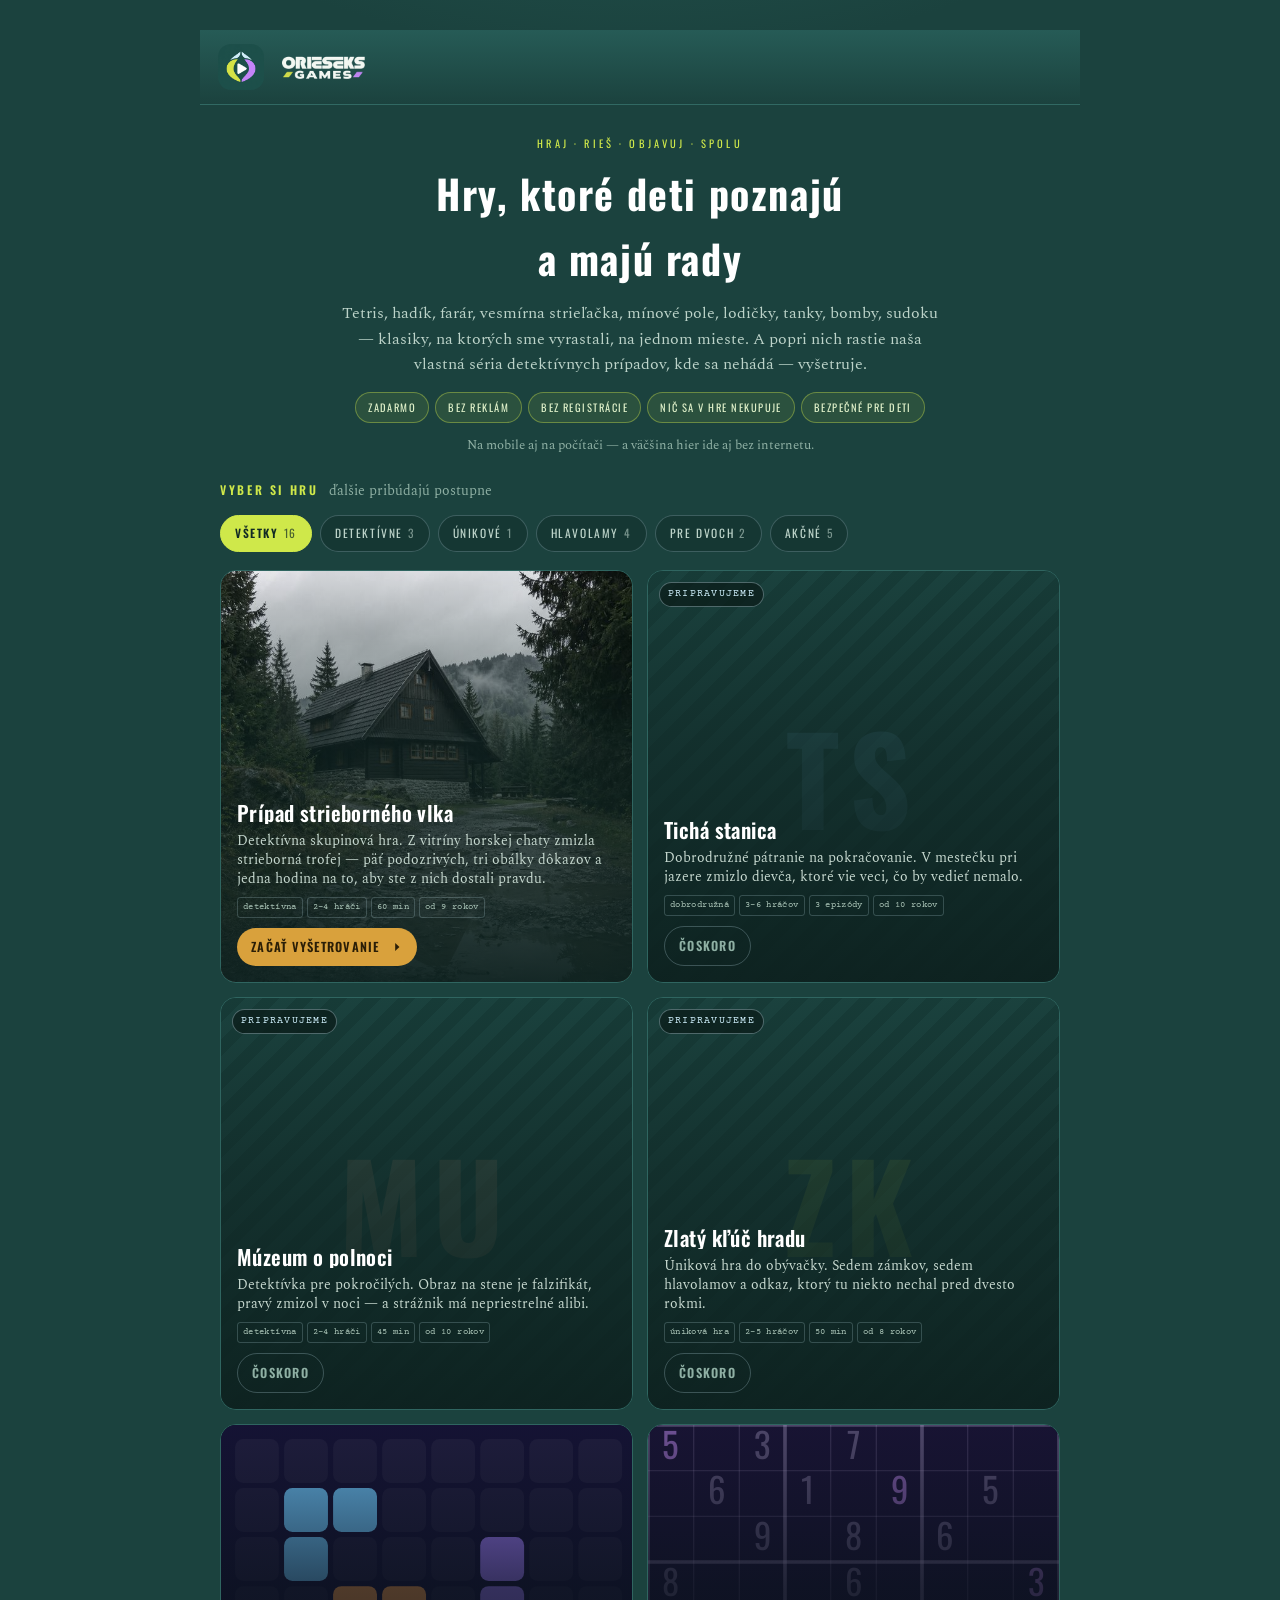
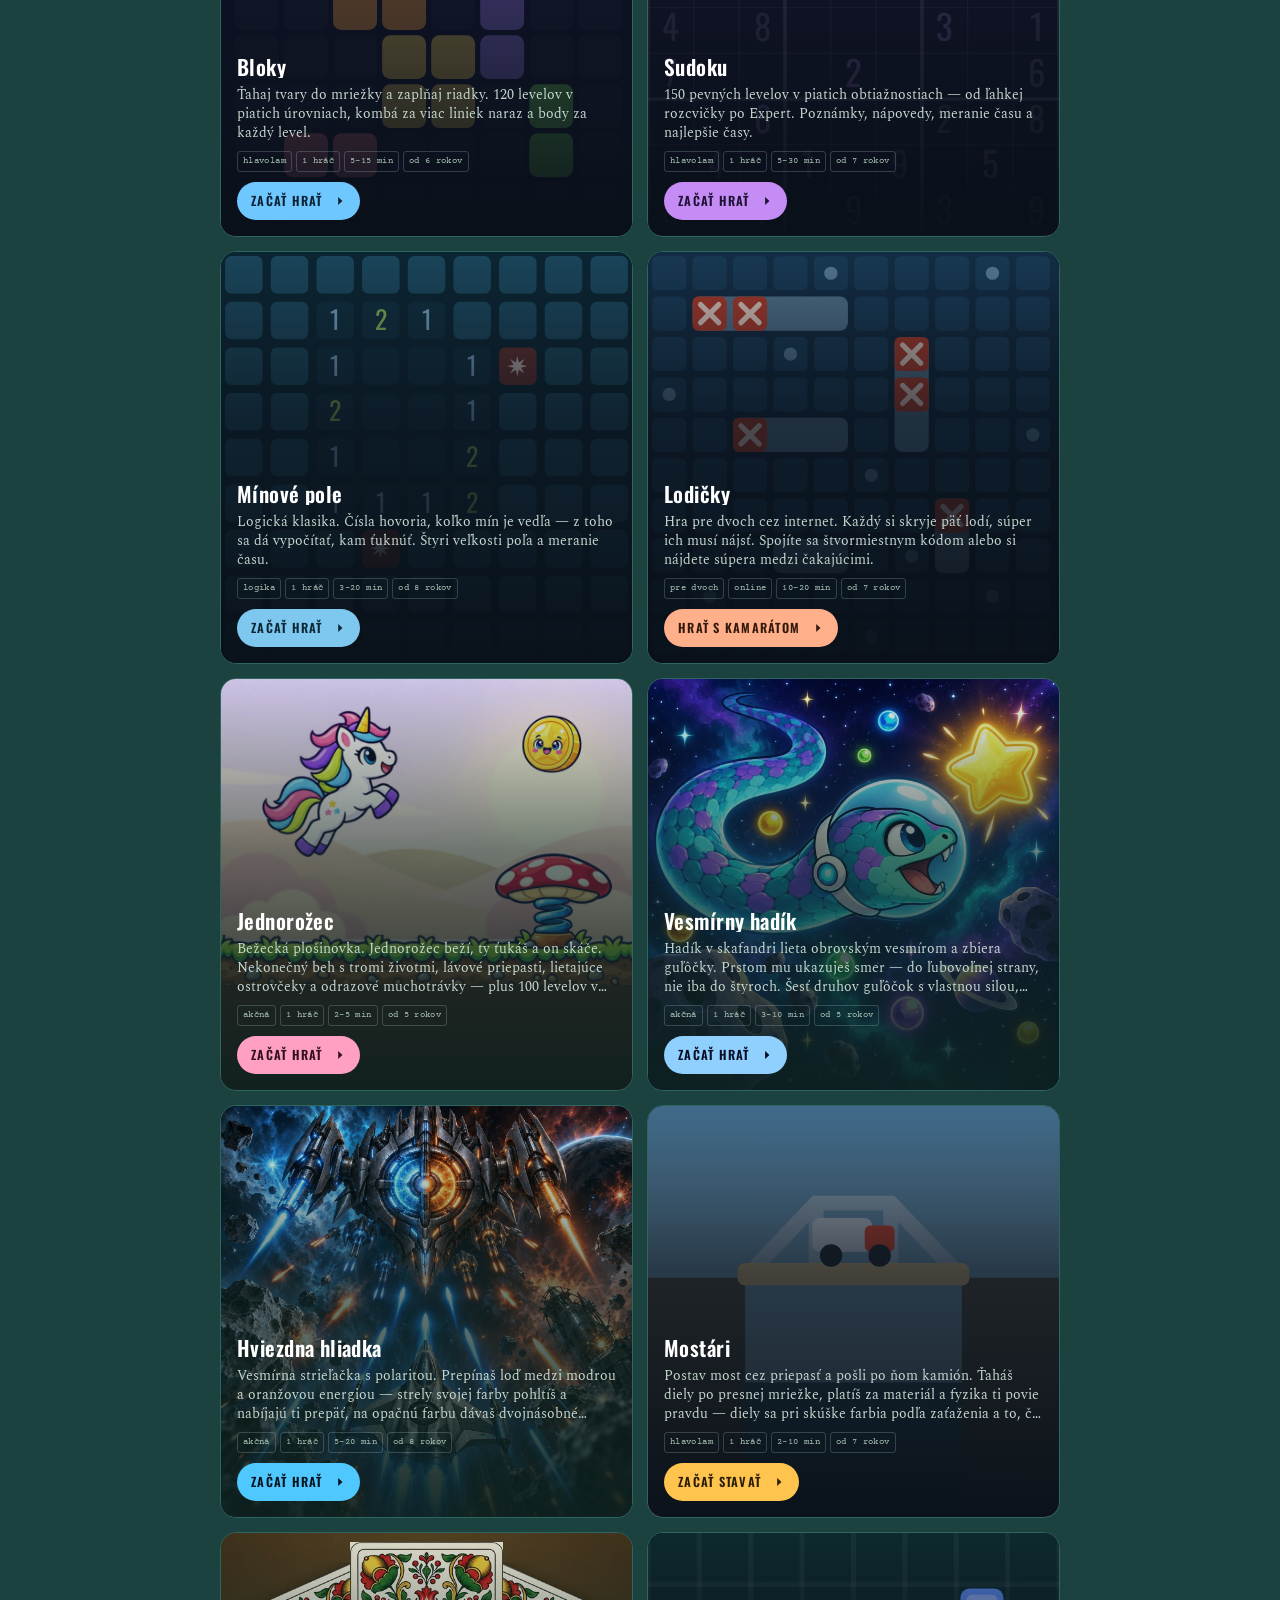
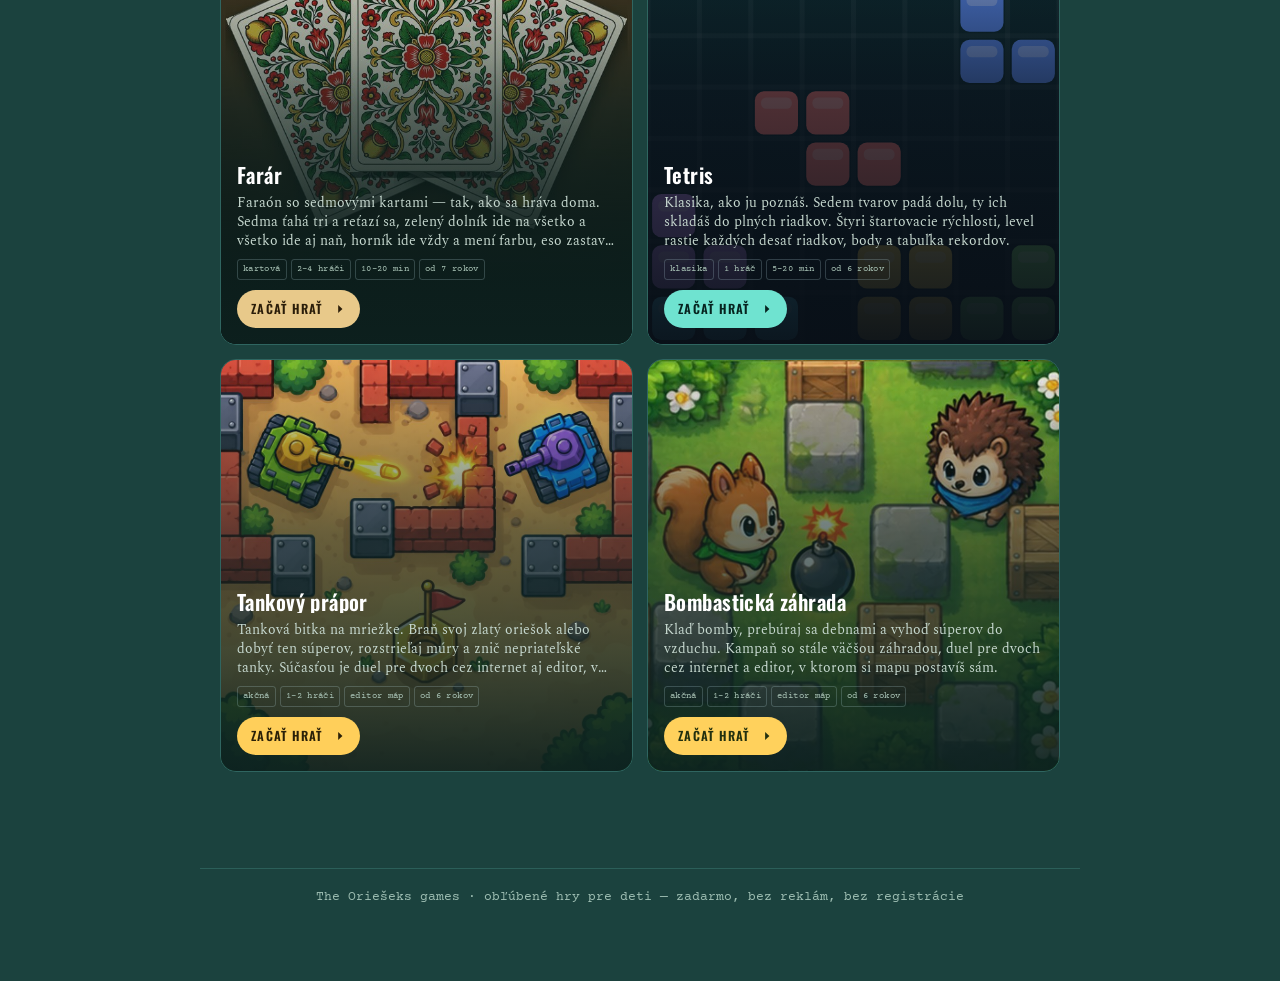
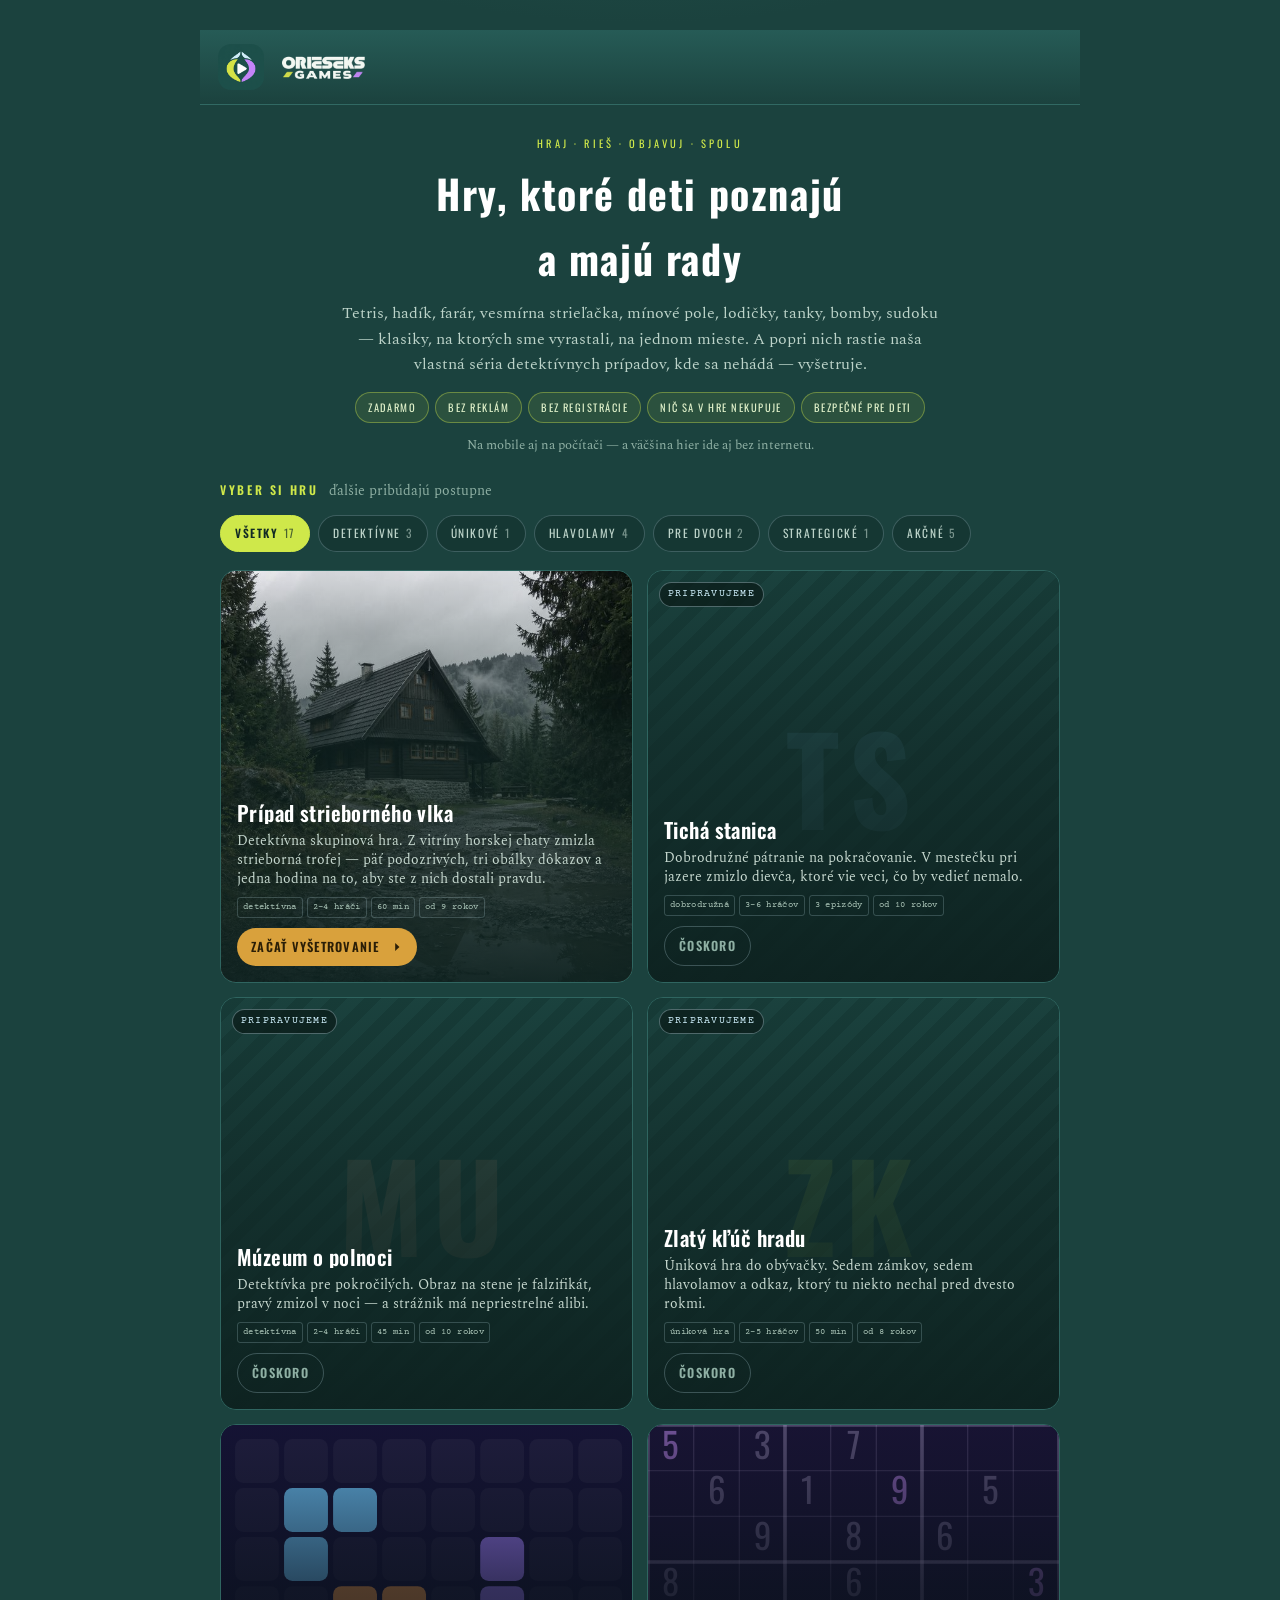
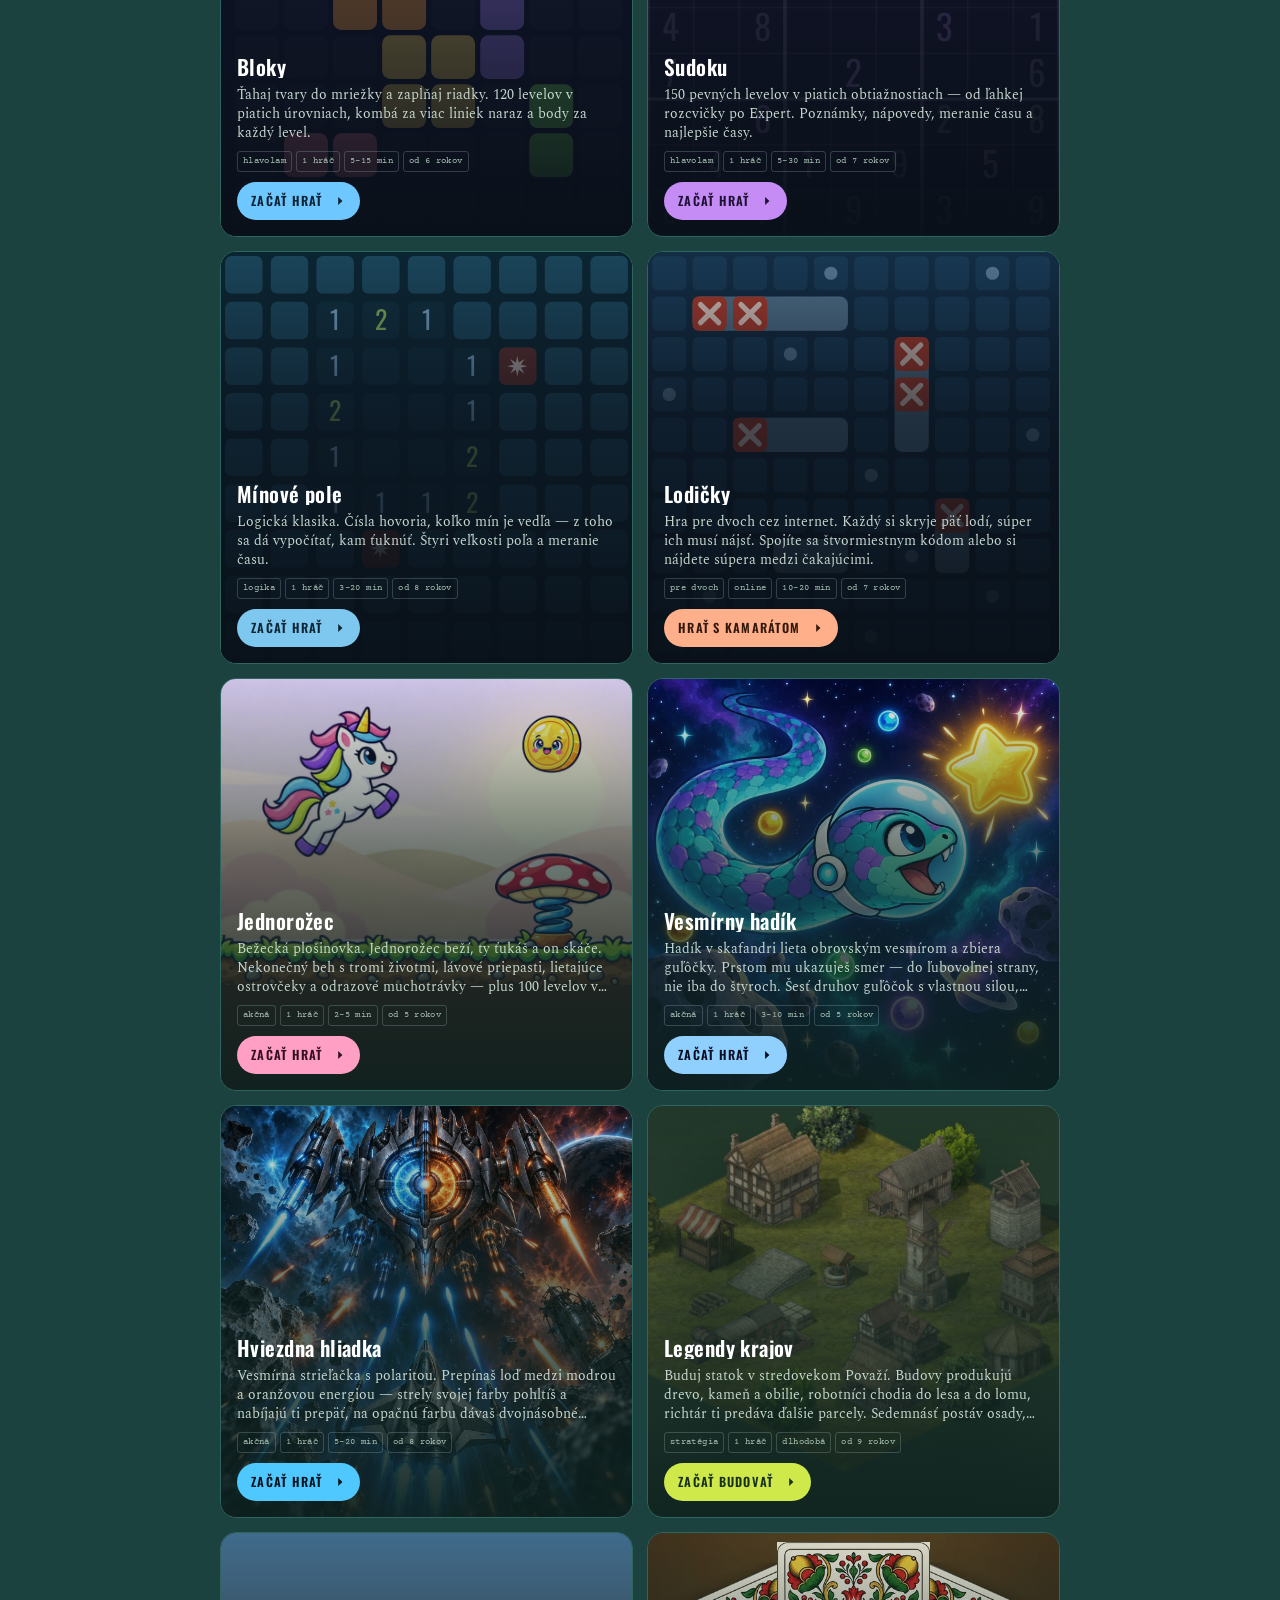
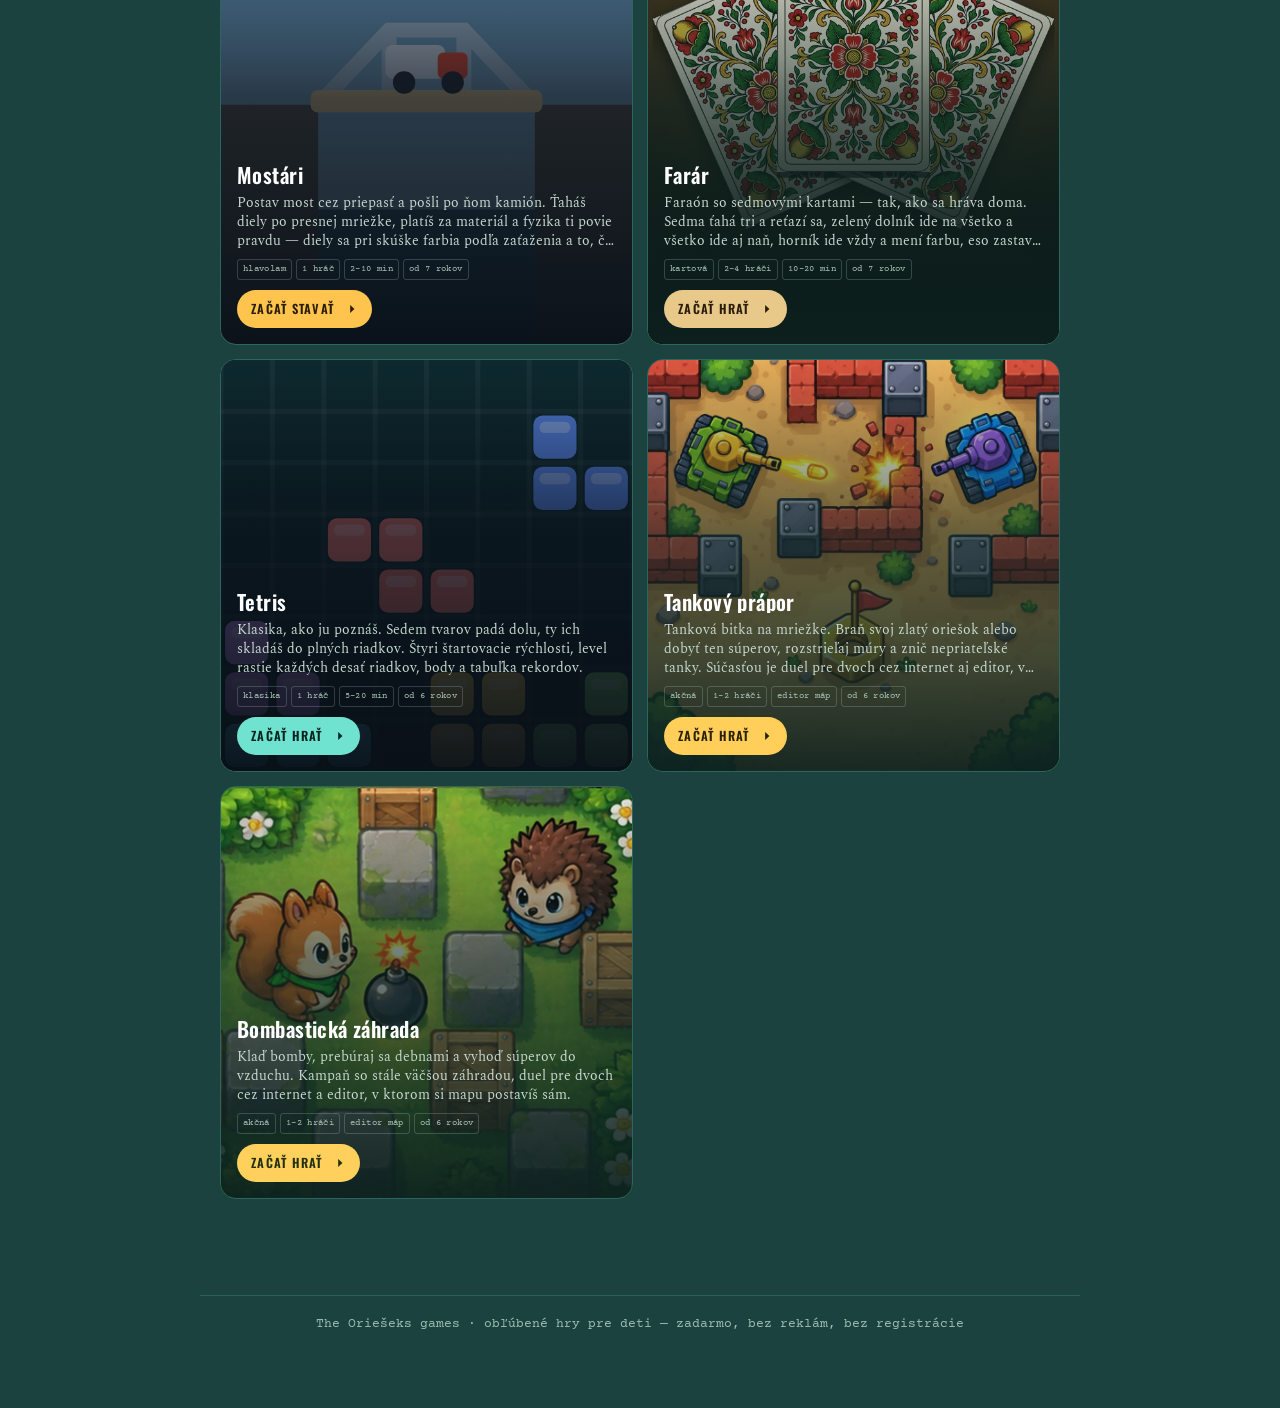
